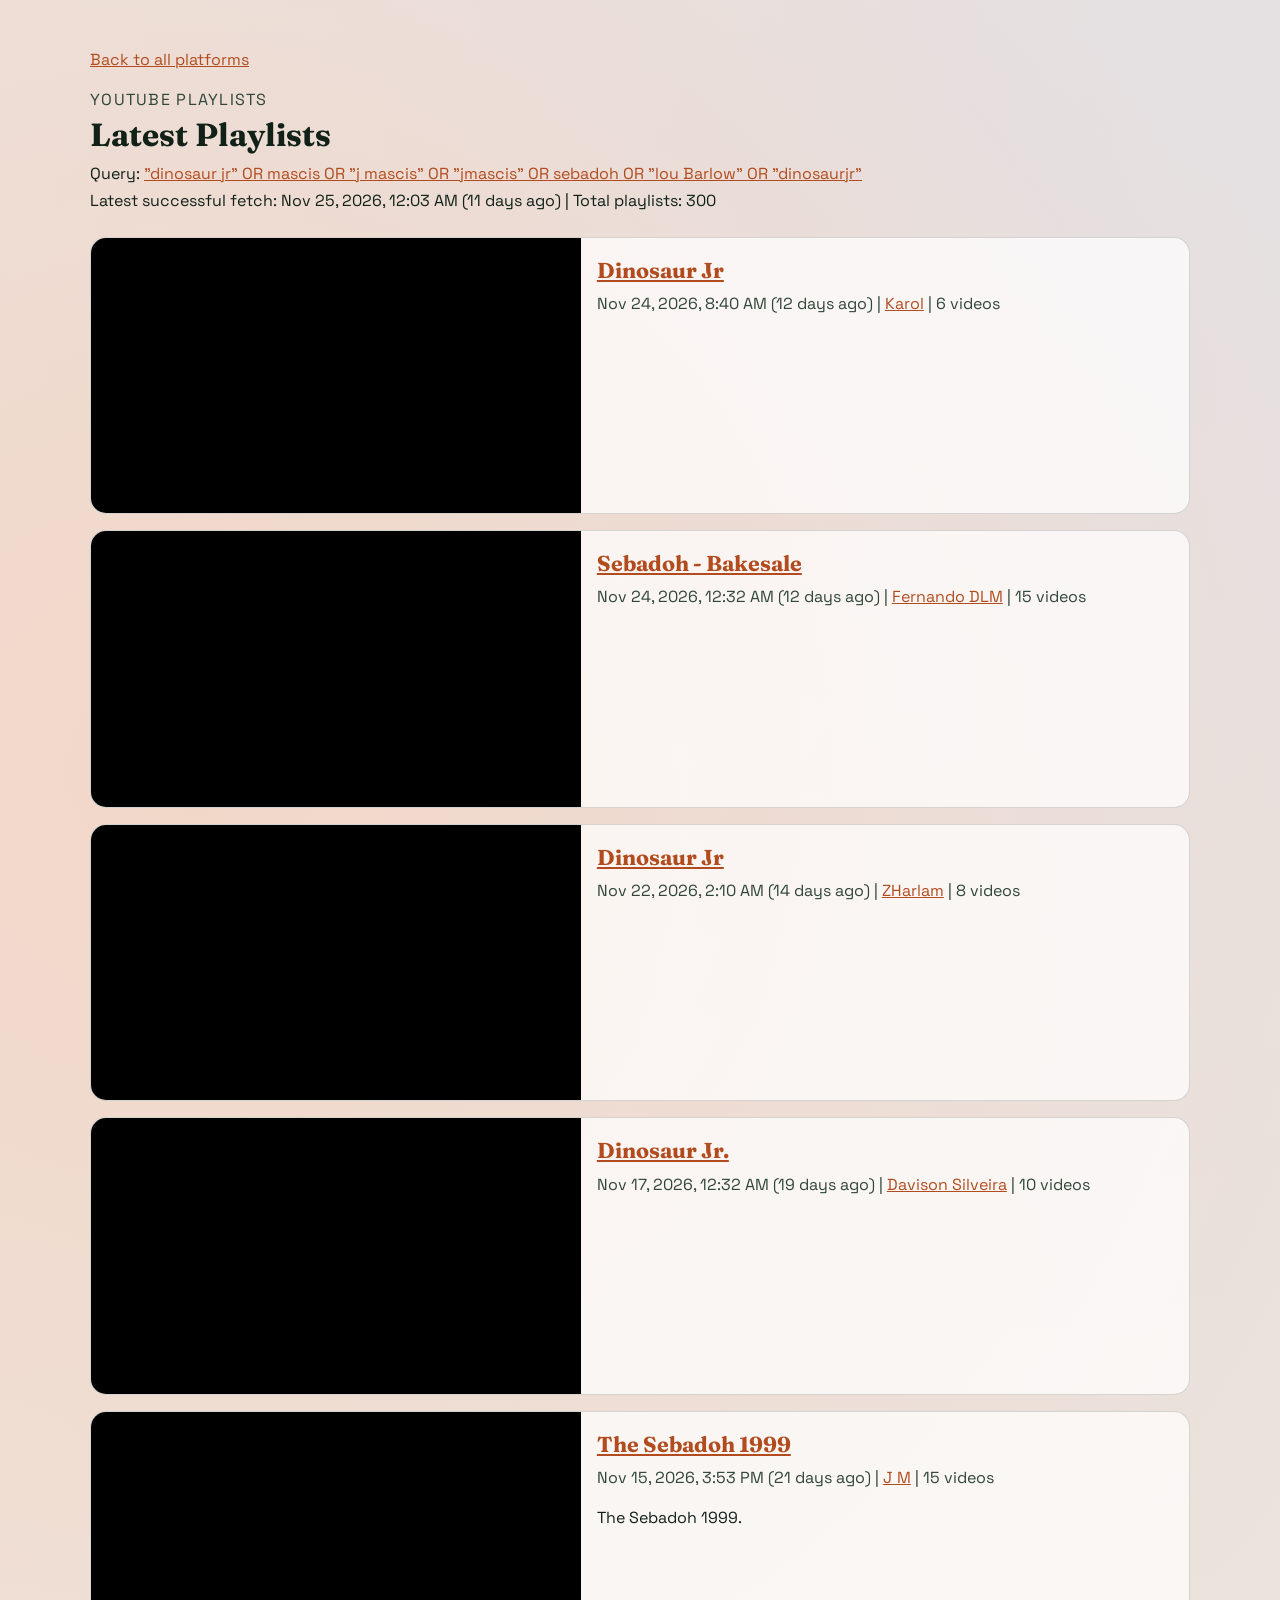
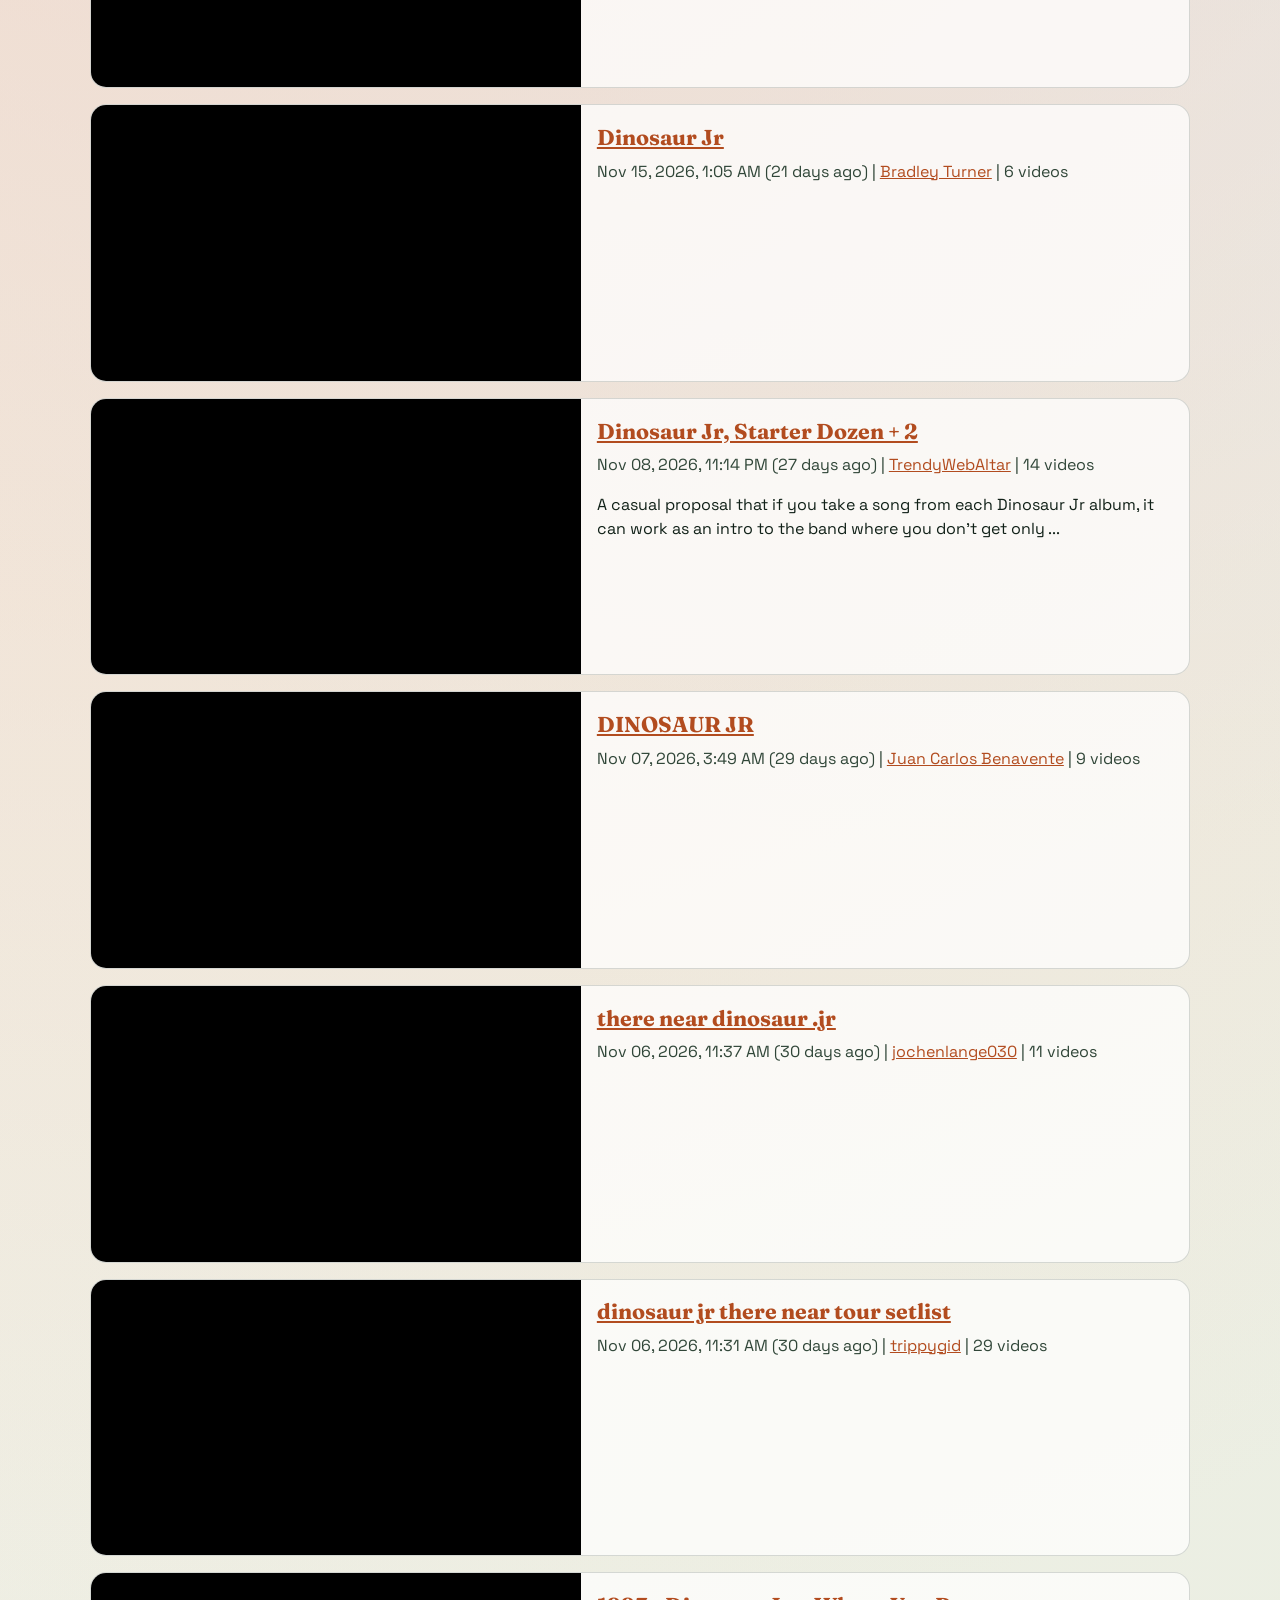
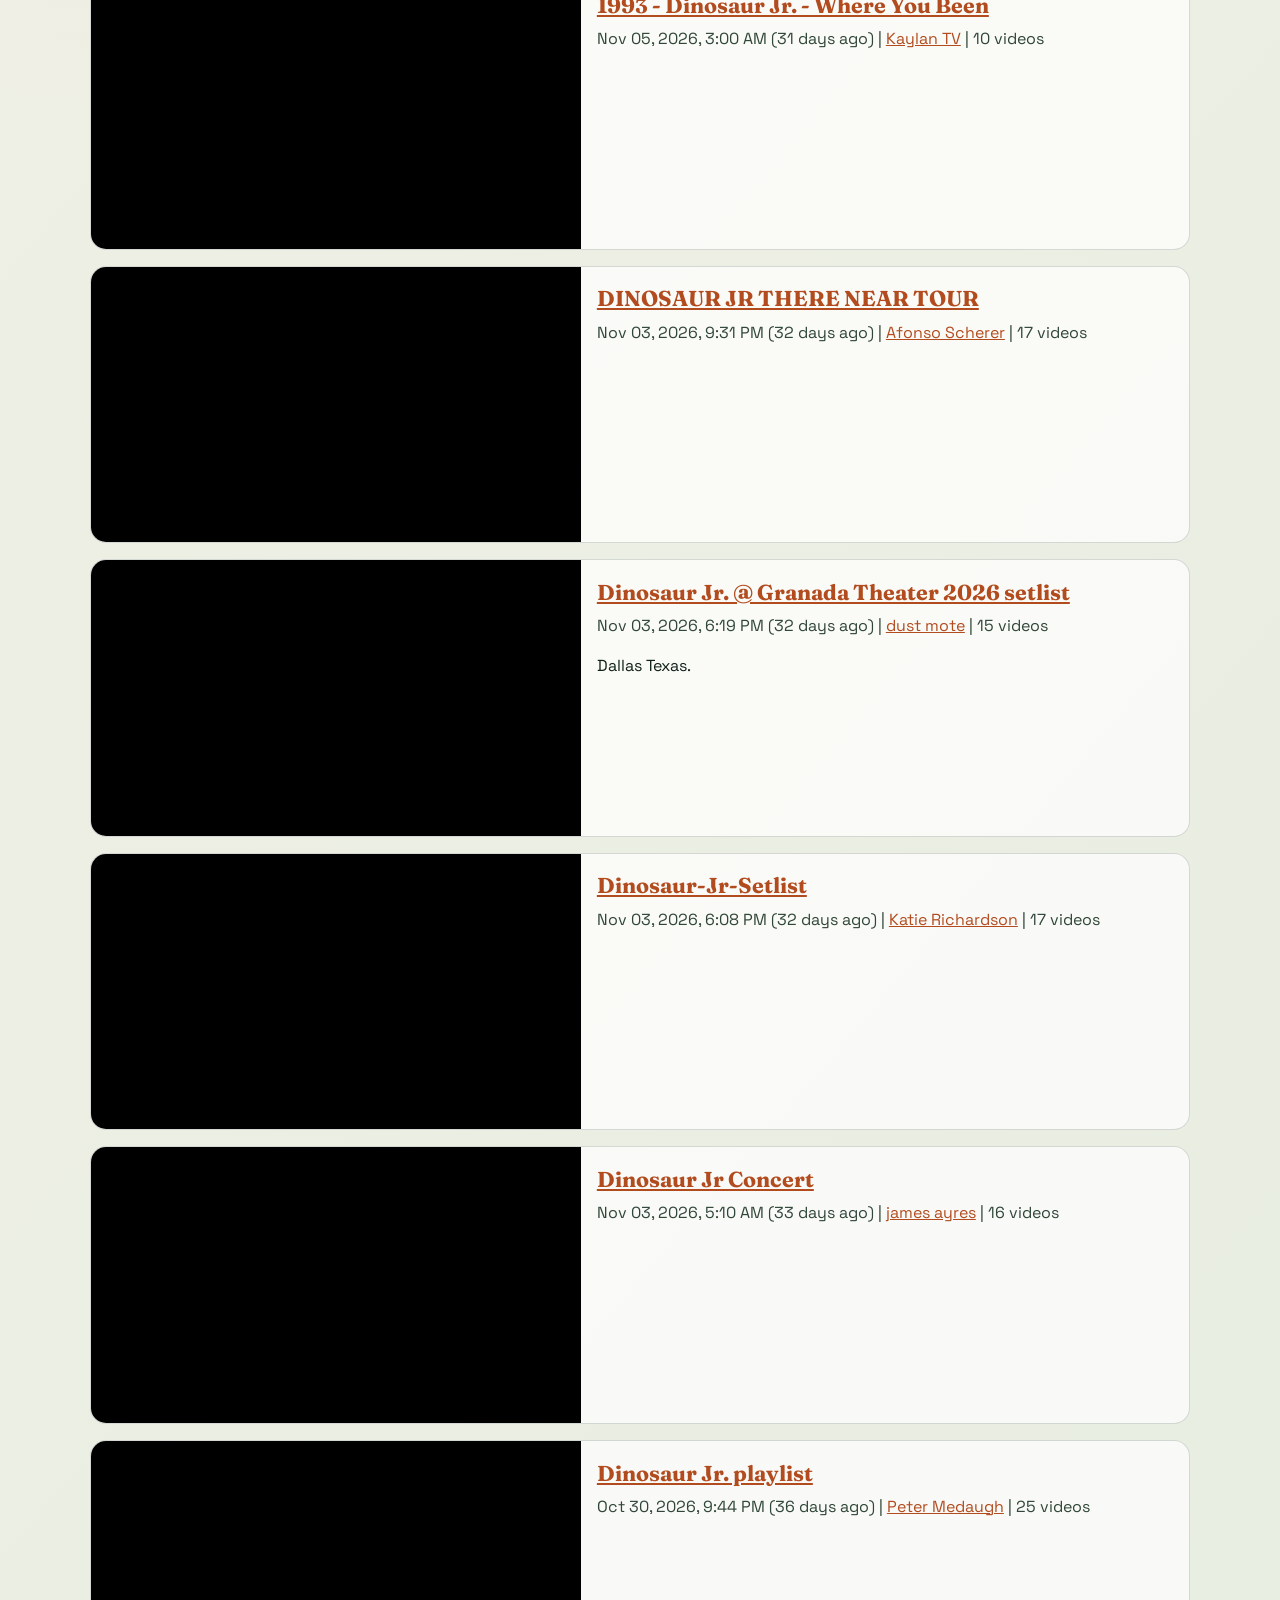
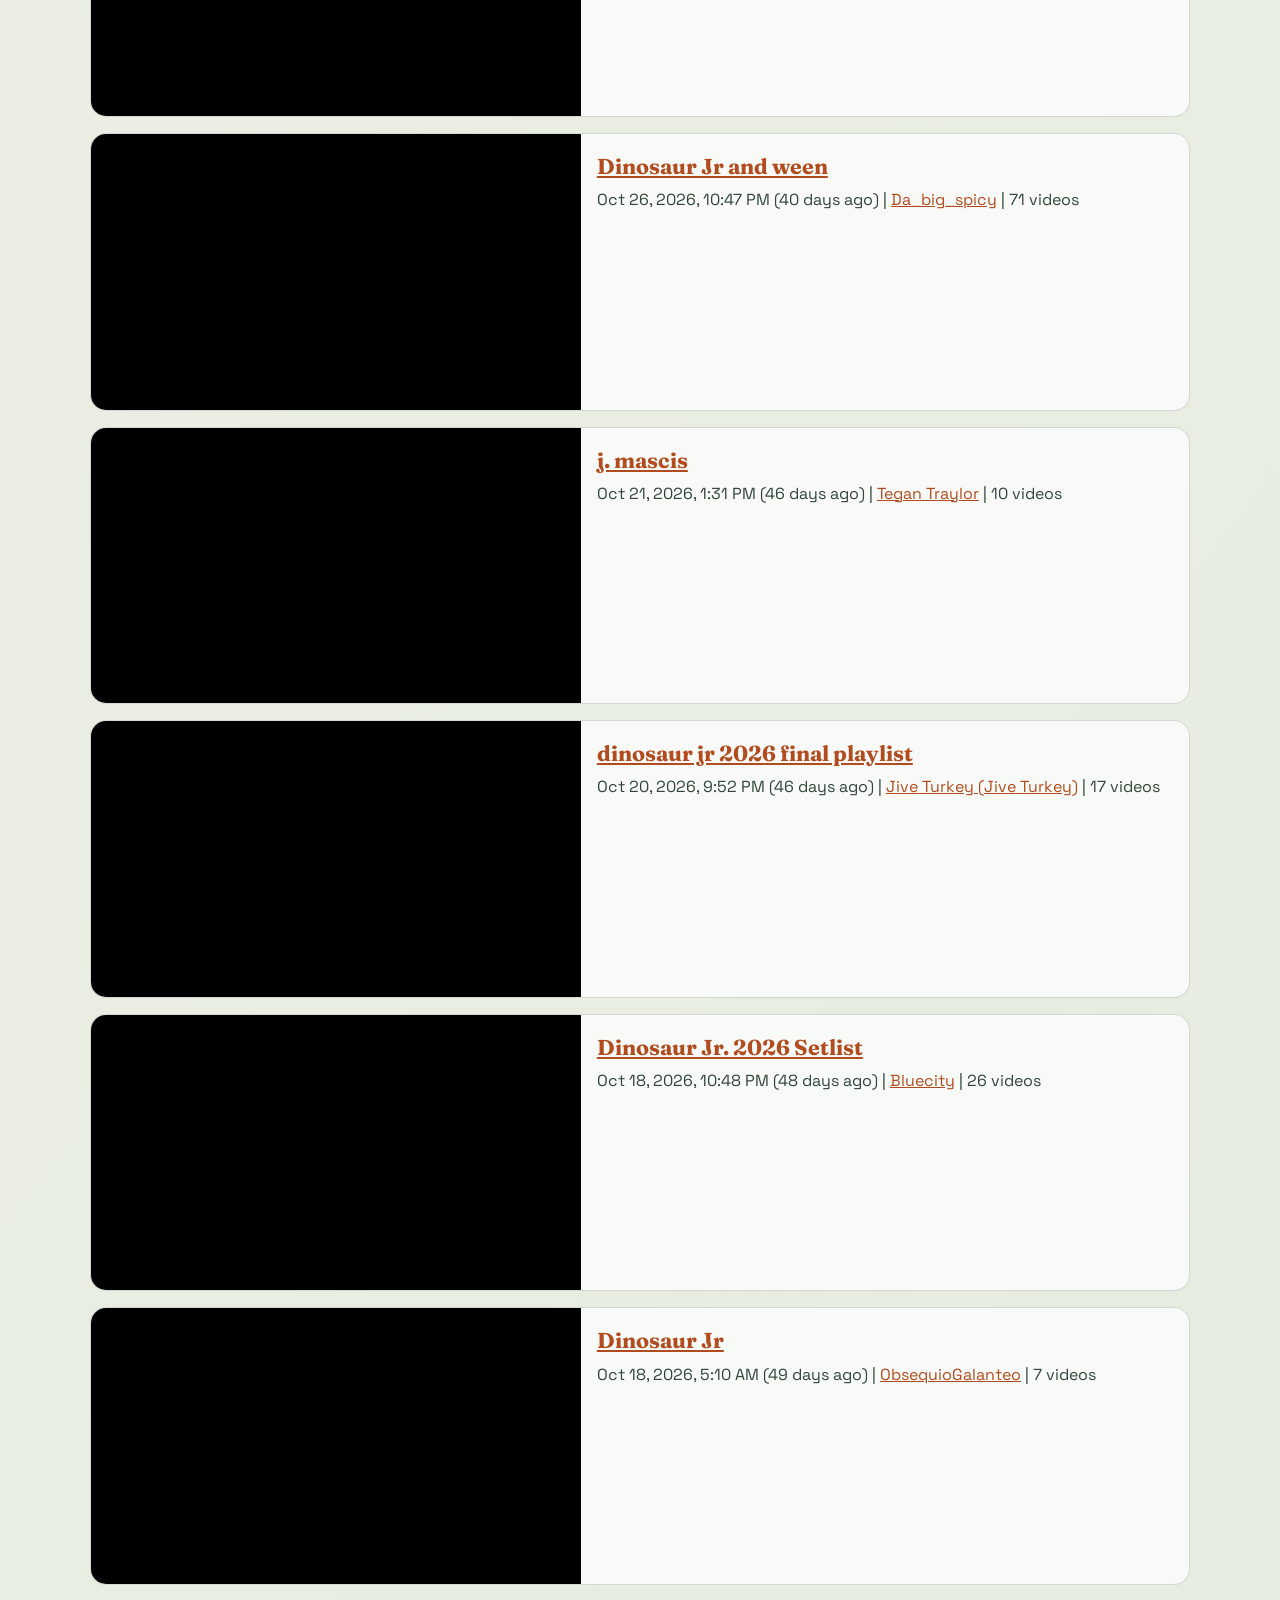
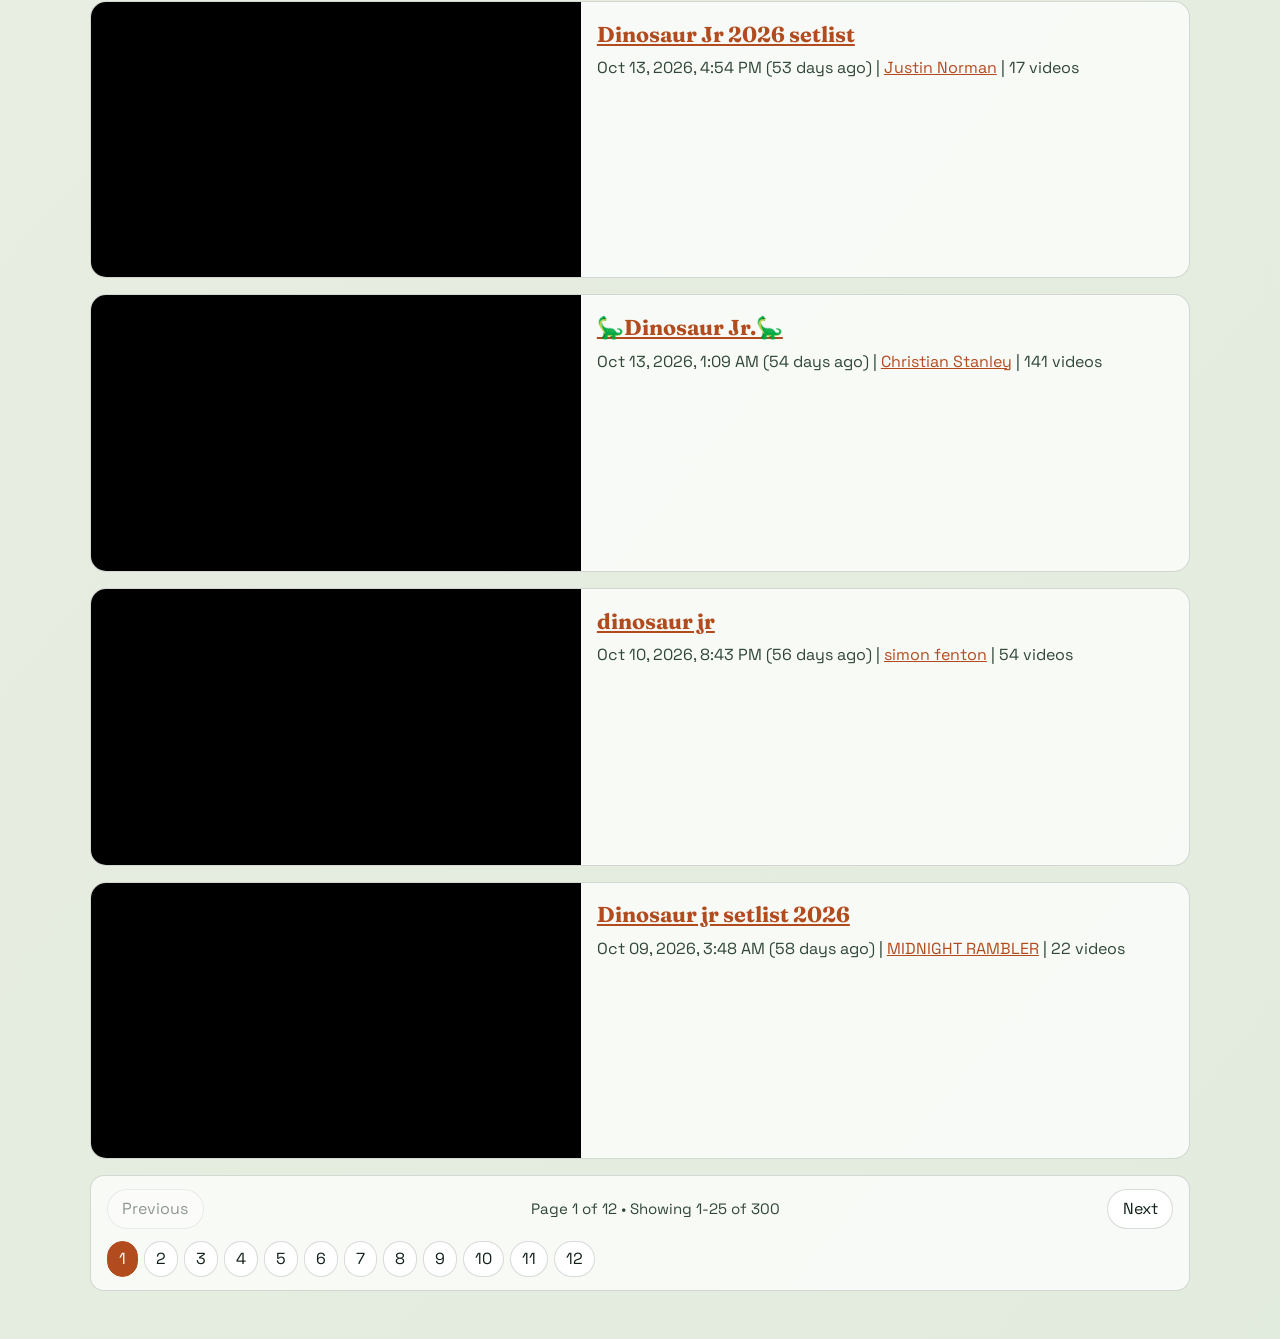
==== docs/playlists.html @ 5f242f2b "chore: refresh YouTube results and playlists" ====
<!doctype html>
<html lang="en">
<head>
  <meta charset="utf-8">
  <meta name="viewport" content="width=device-width, initial-scale=1">
  <title>YouTube Playlists | Social Catchup</title>
  <link rel="preconnect" href="https://fonts.googleapis.com">
  <link rel="preconnect" href="https://fonts.gstatic.com" crossorigin>
  <link href="https://fonts.googleapis.com/css2?family=Space+Grotesk:wght@400;500;700&family=Fraunces:opsz,wght@9..144,600&display=swap" rel="stylesheet">
  <link rel="stylesheet" href="assets/style.css">
</head>
<body>
  <main class="wrap">
    <p><a href="index.html">Back to all platforms</a></p>
    <header class="hero">
      <p class="eyebrow">YouTube Playlists</p>
      <h1>Latest Playlists</h1>
            <p class="lede">Query: <a href="https://www.youtube.com/results?search_query=%22dinosaur+jr%22+OR+mascis+OR+%22j+mascis%22+OR+%22jmascis%22+OR+sebadoh+OR+%22lou+Barlow%22+OR+%22dinosaurjr%22" target="_blank" rel="noopener noreferrer">&quot;dinosaur jr&quot; OR mascis OR &quot;j mascis&quot; OR &quot;jmascis&quot; OR sebadoh OR &quot;lou Barlow&quot; OR &quot;dinosaurjr&quot;</a></p>
            <p class="meta">Latest successful fetch: <span class="js-time" data-time-iso="2026-11-25T00:03:17Z">2026-11-25 00:03 UTC</span> | Total playlists: 300</p>
    </header>

        <section class="video-grid" data-page-size="25">
      
<article class="video-card">
  <div class="embed-wrap">
    <iframe
      src="https://www.youtube.com/embed/videoseries?list=PLYBhZWI-oApQ"
      title="Dinosaur Jr"
      loading="lazy"
      allow="accelerometer; autoplay; clipboard-write; encrypted-media; gyroscope; picture-in-picture; web-share"
      referrerpolicy="strict-origin-when-cross-origin"
      allowfullscreen>
    </iframe>
  </div>

  <div class="video-content">
    <h2><a href="https://www.youtube.com/playlist?list=PLYBhZWI-oApQ" target="_blank" rel="noopener noreferrer">Dinosaur Jr</a></h2>
                <p class="video-meta"><span class="js-time" data-time-iso="2026-11-24T08:40:04Z">2026-11-24 08:40 UTC</span> | <a href="https://www.youtube.com/channel/UCPLrNpDL370oIoyGsZouSwA" target="_blank" rel="noopener noreferrer">Karol</a> | 6 videos</p>
    <p></p>
  </div>
</article>


<article class="video-card">
  <div class="embed-wrap">
    <iframe
      src="https://www.youtube.com/embed/videoseries?list=PLIdDaILDtERk"
      title="Sebadoh - Bakesale"
      loading="lazy"
      allow="accelerometer; autoplay; clipboard-write; encrypted-media; gyroscope; picture-in-picture; web-share"
      referrerpolicy="strict-origin-when-cross-origin"
      allowfullscreen>
    </iframe>
  </div>

  <div class="video-content">
    <h2><a href="https://www.youtube.com/playlist?list=PLIdDaILDtERk" target="_blank" rel="noopener noreferrer">Sebadoh - Bakesale</a></h2>
                <p class="video-meta"><span class="js-time" data-time-iso="2026-11-24T00:32:23Z">2026-11-24 00:32 UTC</span> | <a href="https://www.youtube.com/channel/UCj91djjo33ThigTrknCsNmw" target="_blank" rel="noopener noreferrer">Fernando DLM</a> | 15 videos</p>
    <p></p>
  </div>
</article>


<article class="video-card">
  <div class="embed-wrap">
    <iframe
      src="https://www.youtube.com/embed/videoseries?list=PLDYVHwtqAI68"
      title="Dinosaur Jr"
      loading="lazy"
      allow="accelerometer; autoplay; clipboard-write; encrypted-media; gyroscope; picture-in-picture; web-share"
      referrerpolicy="strict-origin-when-cross-origin"
      allowfullscreen>
    </iframe>
  </div>

  <div class="video-content">
    <h2><a href="https://www.youtube.com/playlist?list=PLDYVHwtqAI68" target="_blank" rel="noopener noreferrer">Dinosaur Jr</a></h2>
                <p class="video-meta"><span class="js-time" data-time-iso="2026-11-22T02:10:44Z">2026-11-22 02:10 UTC</span> | <a href="https://www.youtube.com/channel/UCNm0zIQmyyN9Om5K0J4VmAw" target="_blank" rel="noopener noreferrer">ZHarlam</a> | 8 videos</p>
    <p></p>
  </div>
</article>


<article class="video-card">
  <div class="embed-wrap">
    <iframe
      src="https://www.youtube.com/embed/videoseries?list=PLdrcOupCQtuY"
      title="Dinosaur Jr."
      loading="lazy"
      allow="accelerometer; autoplay; clipboard-write; encrypted-media; gyroscope; picture-in-picture; web-share"
      referrerpolicy="strict-origin-when-cross-origin"
      allowfullscreen>
    </iframe>
  </div>

  <div class="video-content">
    <h2><a href="https://www.youtube.com/playlist?list=PLdrcOupCQtuY" target="_blank" rel="noopener noreferrer">Dinosaur Jr.</a></h2>
                <p class="video-meta"><span class="js-time" data-time-iso="2026-11-17T00:32:41Z">2026-11-17 00:32 UTC</span> | <a href="https://www.youtube.com/channel/UCUQxrey8wd9ZaetwgHZ6YGw" target="_blank" rel="noopener noreferrer">Davison Silveira</a> | 10 videos</p>
    <p></p>
  </div>
</article>


<article class="video-card">
  <div class="embed-wrap">
    <iframe
      src="https://www.youtube.com/embed/videoseries?list=PLce7W9Vcx2O4"
      title="The Sebadoh 1999"
      loading="lazy"
      allow="accelerometer; autoplay; clipboard-write; encrypted-media; gyroscope; picture-in-picture; web-share"
      referrerpolicy="strict-origin-when-cross-origin"
      allowfullscreen>
    </iframe>
  </div>

  <div class="video-content">
    <h2><a href="https://www.youtube.com/playlist?list=PLce7W9Vcx2O4" target="_blank" rel="noopener noreferrer">The Sebadoh 1999</a></h2>
                <p class="video-meta"><span class="js-time" data-time-iso="2026-11-15T15:53:48Z">2026-11-15 15:53 UTC</span> | <a href="https://www.youtube.com/channel/UCm2cFI7l6X3IktuZ_ZnT5LQ" target="_blank" rel="noopener noreferrer">J M</a> | 15 videos</p>
    <p>The Sebadoh 1999.</p>
  </div>
</article>


<article class="video-card">
  <div class="embed-wrap">
    <iframe
      src="https://www.youtube.com/embed/videoseries?list=PLTFvw3c7jsXI"
      title="Dinosaur Jr"
      loading="lazy"
      allow="accelerometer; autoplay; clipboard-write; encrypted-media; gyroscope; picture-in-picture; web-share"
      referrerpolicy="strict-origin-when-cross-origin"
      allowfullscreen>
    </iframe>
  </div>

  <div class="video-content">
    <h2><a href="https://www.youtube.com/playlist?list=PLTFvw3c7jsXI" target="_blank" rel="noopener noreferrer">Dinosaur Jr</a></h2>
                <p class="video-meta"><span class="js-time" data-time-iso="2026-11-15T01:05:34Z">2026-11-15 01:05 UTC</span> | <a href="https://www.youtube.com/channel/UCQJ2vyLnE2aj8QEy8qHtFaQ" target="_blank" rel="noopener noreferrer">Bradley Turner</a> | 6 videos</p>
    <p></p>
  </div>
</article>


<article class="video-card">
  <div class="embed-wrap">
    <iframe
      src="https://www.youtube.com/embed/videoseries?list=PLMPxbwHGxW_I"
      title="Dinosaur Jr, Starter Dozen + 2"
      loading="lazy"
      allow="accelerometer; autoplay; clipboard-write; encrypted-media; gyroscope; picture-in-picture; web-share"
      referrerpolicy="strict-origin-when-cross-origin"
      allowfullscreen>
    </iframe>
  </div>

  <div class="video-content">
    <h2><a href="https://www.youtube.com/playlist?list=PLMPxbwHGxW_I" target="_blank" rel="noopener noreferrer">Dinosaur Jr, Starter Dozen + 2</a></h2>
                <p class="video-meta"><span class="js-time" data-time-iso="2026-11-08T23:14:31Z">2026-11-08 23:14 UTC</span> | <a href="https://www.youtube.com/channel/UCusksjvnsMbKBB3PCqLnlyQ" target="_blank" rel="noopener noreferrer">TrendyWebAltar</a> | 14 videos</p>
    <p>A casual proposal that if you take a song from each Dinosaur Jr album, it can work as an intro to the band where you don&#x27;t get only ...</p>
  </div>
</article>


<article class="video-card">
  <div class="embed-wrap">
    <iframe
      src="https://www.youtube.com/embed/videoseries?list=PLQXafb3fph1U"
      title="DINOSAUR JR"
      loading="lazy"
      allow="accelerometer; autoplay; clipboard-write; encrypted-media; gyroscope; picture-in-picture; web-share"
      referrerpolicy="strict-origin-when-cross-origin"
      allowfullscreen>
    </iframe>
  </div>

  <div class="video-content">
    <h2><a href="https://www.youtube.com/playlist?list=PLQXafb3fph1U" target="_blank" rel="noopener noreferrer">DINOSAUR JR</a></h2>
                <p class="video-meta"><span class="js-time" data-time-iso="2026-11-07T03:49:54Z">2026-11-07 03:49 UTC</span> | <a href="https://www.youtube.com/channel/UCp_Yg4eFh7jJpJAx-qnjMaQ" target="_blank" rel="noopener noreferrer">Juan Carlos Benavente</a> | 9 videos</p>
    <p></p>
  </div>
</article>


<article class="video-card">
  <div class="embed-wrap">
    <iframe
      src="https://www.youtube.com/embed/videoseries?list=PLfE_FdVpef58"
      title="there near dinosaur .jr"
      loading="lazy"
      allow="accelerometer; autoplay; clipboard-write; encrypted-media; gyroscope; picture-in-picture; web-share"
      referrerpolicy="strict-origin-when-cross-origin"
      allowfullscreen>
    </iframe>
  </div>

  <div class="video-content">
    <h2><a href="https://www.youtube.com/playlist?list=PLfE_FdVpef58" target="_blank" rel="noopener noreferrer">there near dinosaur .jr</a></h2>
                <p class="video-meta"><span class="js-time" data-time-iso="2026-11-06T11:37:38Z">2026-11-06 11:37 UTC</span> | <a href="https://www.youtube.com/channel/UCubhCWFbuzEHLHzxnhRTqPg" target="_blank" rel="noopener noreferrer">jochenlange030</a> | 11 videos</p>
    <p></p>
  </div>
</article>


<article class="video-card">
  <div class="embed-wrap">
    <iframe
      src="https://www.youtube.com/embed/videoseries?list=PLfdzhJn3Szh8"
      title="dinosaur jr there near tour setlist"
      loading="lazy"
      allow="accelerometer; autoplay; clipboard-write; encrypted-media; gyroscope; picture-in-picture; web-share"
      referrerpolicy="strict-origin-when-cross-origin"
      allowfullscreen>
    </iframe>
  </div>

  <div class="video-content">
    <h2><a href="https://www.youtube.com/playlist?list=PLfdzhJn3Szh8" target="_blank" rel="noopener noreferrer">dinosaur jr there near tour setlist</a></h2>
                <p class="video-meta"><span class="js-time" data-time-iso="2026-11-06T11:31:54Z">2026-11-06 11:31 UTC</span> | <a href="https://www.youtube.com/channel/UCe6nZkRyydfJXVfeZRFWuhw" target="_blank" rel="noopener noreferrer">trippygid</a> | 29 videos</p>
    <p></p>
  </div>
</article>


<article class="video-card">
  <div class="embed-wrap">
    <iframe
      src="https://www.youtube.com/embed/videoseries?list=PLRxbOxe4cCxY"
      title="1993 - Dinosaur Jr. - Where You Been"
      loading="lazy"
      allow="accelerometer; autoplay; clipboard-write; encrypted-media; gyroscope; picture-in-picture; web-share"
      referrerpolicy="strict-origin-when-cross-origin"
      allowfullscreen>
    </iframe>
  </div>

  <div class="video-content">
    <h2><a href="https://www.youtube.com/playlist?list=PLRxbOxe4cCxY" target="_blank" rel="noopener noreferrer">1993 - Dinosaur Jr. - Where You Been</a></h2>
                <p class="video-meta"><span class="js-time" data-time-iso="2026-11-05T03:00:36Z">2026-11-05 03:00 UTC</span> | <a href="https://www.youtube.com/channel/UCbHxcAhQsAezYCWfK5t6jjQ" target="_blank" rel="noopener noreferrer">Kaylan TV</a> | 10 videos</p>
    <p></p>
  </div>
</article>


<article class="video-card">
  <div class="embed-wrap">
    <iframe
      src="https://www.youtube.com/embed/videoseries?list=PLCZwcAbmnqDY"
      title="DINOSAUR JR THERE NEAR TOUR"
      loading="lazy"
      allow="accelerometer; autoplay; clipboard-write; encrypted-media; gyroscope; picture-in-picture; web-share"
      referrerpolicy="strict-origin-when-cross-origin"
      allowfullscreen>
    </iframe>
  </div>

  <div class="video-content">
    <h2><a href="https://www.youtube.com/playlist?list=PLCZwcAbmnqDY" target="_blank" rel="noopener noreferrer">DINOSAUR JR THERE NEAR TOUR</a></h2>
                <p class="video-meta"><span class="js-time" data-time-iso="2026-11-03T21:31:56Z">2026-11-03 21:31 UTC</span> | <a href="https://www.youtube.com/channel/UCp6SwQuwkhl4BYgJqoS2Hkw" target="_blank" rel="noopener noreferrer">Afonso Scherer</a> | 17 videos</p>
    <p></p>
  </div>
</article>


<article class="video-card">
  <div class="embed-wrap">
    <iframe
      src="https://www.youtube.com/embed/videoseries?list=PLYquaonRSsXQ"
      title="Dinosaur Jr. @ Granada Theater 2026 setlist"
      loading="lazy"
      allow="accelerometer; autoplay; clipboard-write; encrypted-media; gyroscope; picture-in-picture; web-share"
      referrerpolicy="strict-origin-when-cross-origin"
      allowfullscreen>
    </iframe>
  </div>

  <div class="video-content">
    <h2><a href="https://www.youtube.com/playlist?list=PLYquaonRSsXQ" target="_blank" rel="noopener noreferrer">Dinosaur Jr. @ Granada Theater 2026 setlist</a></h2>
                <p class="video-meta"><span class="js-time" data-time-iso="2026-11-03T18:19:59Z">2026-11-03 18:19 UTC</span> | <a href="https://www.youtube.com/channel/UCpdz3Q4sf93MFFlvQX5_ebA" target="_blank" rel="noopener noreferrer">dust mote</a> | 15 videos</p>
    <p>Dallas Texas.</p>
  </div>
</article>


<article class="video-card">
  <div class="embed-wrap">
    <iframe
      src="https://www.youtube.com/embed/videoseries?list=PLJVaiZh3roL4"
      title="Dinosaur-Jr-Setlist"
      loading="lazy"
      allow="accelerometer; autoplay; clipboard-write; encrypted-media; gyroscope; picture-in-picture; web-share"
      referrerpolicy="strict-origin-when-cross-origin"
      allowfullscreen>
    </iframe>
  </div>

  <div class="video-content">
    <h2><a href="https://www.youtube.com/playlist?list=PLJVaiZh3roL4" target="_blank" rel="noopener noreferrer">Dinosaur-Jr-Setlist</a></h2>
                <p class="video-meta"><span class="js-time" data-time-iso="2026-11-03T18:08:27Z">2026-11-03 18:08 UTC</span> | <a href="https://www.youtube.com/channel/UCx2lmeCLEx6VQrtOoXcW4Mw" target="_blank" rel="noopener noreferrer">Katie Richardson</a> | 17 videos</p>
    <p></p>
  </div>
</article>


<article class="video-card">
  <div class="embed-wrap">
    <iframe
      src="https://www.youtube.com/embed/videoseries?list=PLbUwQoMQqnP4"
      title="Dinosaur Jr Concert"
      loading="lazy"
      allow="accelerometer; autoplay; clipboard-write; encrypted-media; gyroscope; picture-in-picture; web-share"
      referrerpolicy="strict-origin-when-cross-origin"
      allowfullscreen>
    </iframe>
  </div>

  <div class="video-content">
    <h2><a href="https://www.youtube.com/playlist?list=PLbUwQoMQqnP4" target="_blank" rel="noopener noreferrer">Dinosaur Jr Concert</a></h2>
                <p class="video-meta"><span class="js-time" data-time-iso="2026-11-03T05:10:31Z">2026-11-03 05:10 UTC</span> | <a href="https://www.youtube.com/channel/UCXO0lv74mYyJjqR_Mu2Hisg" target="_blank" rel="noopener noreferrer">james ayres</a> | 16 videos</p>
    <p></p>
  </div>
</article>


<article class="video-card">
  <div class="embed-wrap">
    <iframe
      src="https://www.youtube.com/embed/videoseries?list=PLETHuKQZtoUA"
      title="Dinosaur Jr.  playlist"
      loading="lazy"
      allow="accelerometer; autoplay; clipboard-write; encrypted-media; gyroscope; picture-in-picture; web-share"
      referrerpolicy="strict-origin-when-cross-origin"
      allowfullscreen>
    </iframe>
  </div>

  <div class="video-content">
    <h2><a href="https://www.youtube.com/playlist?list=PLETHuKQZtoUA" target="_blank" rel="noopener noreferrer">Dinosaur Jr.  playlist</a></h2>
                <p class="video-meta"><span class="js-time" data-time-iso="2026-10-30T21:44:17Z">2026-10-30 21:44 UTC</span> | <a href="https://www.youtube.com/channel/UCunwkALxHZE4C0bdtqQf1kA" target="_blank" rel="noopener noreferrer">Peter Medaugh</a> | 25 videos</p>
    <p></p>
  </div>
</article>


<article class="video-card">
  <div class="embed-wrap">
    <iframe
      src="https://www.youtube.com/embed/videoseries?list=PLJdZWnd6ImGY"
      title="Dinosaur Jr and ween"
      loading="lazy"
      allow="accelerometer; autoplay; clipboard-write; encrypted-media; gyroscope; picture-in-picture; web-share"
      referrerpolicy="strict-origin-when-cross-origin"
      allowfullscreen>
    </iframe>
  </div>

  <div class="video-content">
    <h2><a href="https://www.youtube.com/playlist?list=PLJdZWnd6ImGY" target="_blank" rel="noopener noreferrer">Dinosaur Jr and ween</a></h2>
                <p class="video-meta"><span class="js-time" data-time-iso="2026-10-26T22:47:55Z">2026-10-26 22:47 UTC</span> | <a href="https://www.youtube.com/channel/UC-RhETFyCQKCqU_4bAT03cw" target="_blank" rel="noopener noreferrer">Da_big_spicy</a> | 71 videos</p>
    <p></p>
  </div>
</article>


<article class="video-card">
  <div class="embed-wrap">
    <iframe
      src="https://www.youtube.com/embed/videoseries?list=PLG6vVqIjulLg"
      title="j. mascis"
      loading="lazy"
      allow="accelerometer; autoplay; clipboard-write; encrypted-media; gyroscope; picture-in-picture; web-share"
      referrerpolicy="strict-origin-when-cross-origin"
      allowfullscreen>
    </iframe>
  </div>

  <div class="video-content">
    <h2><a href="https://www.youtube.com/playlist?list=PLG6vVqIjulLg" target="_blank" rel="noopener noreferrer">j. mascis</a></h2>
                <p class="video-meta"><span class="js-time" data-time-iso="2026-10-21T13:31:45Z">2026-10-21 13:31 UTC</span> | <a href="https://www.youtube.com/channel/UC4_vB9cQfdasPt-Q9zdE_QQ" target="_blank" rel="noopener noreferrer">Tegan Traylor</a> | 10 videos</p>
    <p></p>
  </div>
</article>


<article class="video-card">
  <div class="embed-wrap">
    <iframe
      src="https://www.youtube.com/embed/videoseries?list=PLQIK39RWuRQ8"
      title="dinosaur jr 2026 final playlist"
      loading="lazy"
      allow="accelerometer; autoplay; clipboard-write; encrypted-media; gyroscope; picture-in-picture; web-share"
      referrerpolicy="strict-origin-when-cross-origin"
      allowfullscreen>
    </iframe>
  </div>

  <div class="video-content">
    <h2><a href="https://www.youtube.com/playlist?list=PLQIK39RWuRQ8" target="_blank" rel="noopener noreferrer">dinosaur jr 2026 final playlist</a></h2>
                <p class="video-meta"><span class="js-time" data-time-iso="2026-10-20T21:52:32Z">2026-10-20 21:52 UTC</span> | <a href="https://www.youtube.com/channel/UC2SFGtVuODOa_319eeTqWZQ" target="_blank" rel="noopener noreferrer">Jive Turkey (Jive Turkey)</a> | 17 videos</p>
    <p></p>
  </div>
</article>


<article class="video-card">
  <div class="embed-wrap">
    <iframe
      src="https://www.youtube.com/embed/videoseries?list=PLAvy9UNh1nxs"
      title="Dinosaur Jr. 2026 Setlist"
      loading="lazy"
      allow="accelerometer; autoplay; clipboard-write; encrypted-media; gyroscope; picture-in-picture; web-share"
      referrerpolicy="strict-origin-when-cross-origin"
      allowfullscreen>
    </iframe>
  </div>

  <div class="video-content">
    <h2><a href="https://www.youtube.com/playlist?list=PLAvy9UNh1nxs" target="_blank" rel="noopener noreferrer">Dinosaur Jr. 2026 Setlist</a></h2>
                <p class="video-meta"><span class="js-time" data-time-iso="2026-10-18T22:48:48Z">2026-10-18 22:48 UTC</span> | <a href="https://www.youtube.com/channel/UCvmX9s44IXqjn5qerXikUAw" target="_blank" rel="noopener noreferrer">Bluecity</a> | 26 videos</p>
    <p></p>
  </div>
</article>


<article class="video-card">
  <div class="embed-wrap">
    <iframe
      src="https://www.youtube.com/embed/videoseries?list=PLX_WNIC26yNo"
      title="Dinosaur Jr"
      loading="lazy"
      allow="accelerometer; autoplay; clipboard-write; encrypted-media; gyroscope; picture-in-picture; web-share"
      referrerpolicy="strict-origin-when-cross-origin"
      allowfullscreen>
    </iframe>
  </div>

  <div class="video-content">
    <h2><a href="https://www.youtube.com/playlist?list=PLX_WNIC26yNo" target="_blank" rel="noopener noreferrer">Dinosaur Jr</a></h2>
                <p class="video-meta"><span class="js-time" data-time-iso="2026-10-18T05:10:36Z">2026-10-18 05:10 UTC</span> | <a href="https://www.youtube.com/channel/UCNyq6x4lBwD5_JGkdSb4N9g" target="_blank" rel="noopener noreferrer">ObsequioGalanteo</a> | 7 videos</p>
    <p></p>
  </div>
</article>


<article class="video-card">
  <div class="embed-wrap">
    <iframe
      src="https://www.youtube.com/embed/videoseries?list=PLLcMk2AaAeyc"
      title="Dinosaur Jr 2026 setlist"
      loading="lazy"
      allow="accelerometer; autoplay; clipboard-write; encrypted-media; gyroscope; picture-in-picture; web-share"
      referrerpolicy="strict-origin-when-cross-origin"
      allowfullscreen>
    </iframe>
  </div>

  <div class="video-content">
    <h2><a href="https://www.youtube.com/playlist?list=PLLcMk2AaAeyc" target="_blank" rel="noopener noreferrer">Dinosaur Jr 2026 setlist</a></h2>
                <p class="video-meta"><span class="js-time" data-time-iso="2026-10-13T16:54:36Z">2026-10-13 16:54 UTC</span> | <a href="https://www.youtube.com/channel/UCKsZ0vBgx-TxE86iGAWmEbA" target="_blank" rel="noopener noreferrer">Justin Norman</a> | 17 videos</p>
    <p></p>
  </div>
</article>


<article class="video-card">
  <div class="embed-wrap">
    <iframe
      src="https://www.youtube.com/embed/videoseries?list=PLWvGkJfFXdrk"
      title="\ud83e\udd95Dinosaur Jr.\ud83e\udd95"
      loading="lazy"
      allow="accelerometer; autoplay; clipboard-write; encrypted-media; gyroscope; picture-in-picture; web-share"
      referrerpolicy="strict-origin-when-cross-origin"
      allowfullscreen>
    </iframe>
  </div>

  <div class="video-content">
    <h2><a href="https://www.youtube.com/playlist?list=PLWvGkJfFXdrk" target="_blank" rel="noopener noreferrer">🦕Dinosaur Jr.🦕</a></h2>
                <p class="video-meta"><span class="js-time" data-time-iso="2026-10-13T01:09:36Z">2026-10-13 01:09 UTC</span> | <a href="https://www.youtube.com/channel/UCVteHLKSR--GkHUSaERHTtA" target="_blank" rel="noopener noreferrer">Christian Stanley</a> | 141 videos</p>
    <p></p>
  </div>
</article>


<article class="video-card">
  <div class="embed-wrap">
    <iframe
      src="https://www.youtube.com/embed/videoseries?list=PLe3upHO7KcoI"
      title="dinosaur jr"
      loading="lazy"
      allow="accelerometer; autoplay; clipboard-write; encrypted-media; gyroscope; picture-in-picture; web-share"
      referrerpolicy="strict-origin-when-cross-origin"
      allowfullscreen>
    </iframe>
  </div>

  <div class="video-content">
    <h2><a href="https://www.youtube.com/playlist?list=PLe3upHO7KcoI" target="_blank" rel="noopener noreferrer">dinosaur jr</a></h2>
                <p class="video-meta"><span class="js-time" data-time-iso="2026-10-10T20:43:48Z">2026-10-10 20:43 UTC</span> | <a href="https://www.youtube.com/channel/UCSeyhbxO3LVAgQ4E7Xsi1zA" target="_blank" rel="noopener noreferrer">simon fenton</a> | 54 videos</p>
    <p></p>
  </div>
</article>


<article class="video-card">
  <div class="embed-wrap">
    <iframe
      src="https://www.youtube.com/embed/videoseries?list=PLf-YJZ_1IIwE"
      title="Dinosaur jr setlist 2026"
      loading="lazy"
      allow="accelerometer; autoplay; clipboard-write; encrypted-media; gyroscope; picture-in-picture; web-share"
      referrerpolicy="strict-origin-when-cross-origin"
      allowfullscreen>
    </iframe>
  </div>

  <div class="video-content">
    <h2><a href="https://www.youtube.com/playlist?list=PLf-YJZ_1IIwE" target="_blank" rel="noopener noreferrer">Dinosaur jr setlist 2026</a></h2>
                <p class="video-meta"><span class="js-time" data-time-iso="2026-10-09T03:48:27Z">2026-10-09 03:48 UTC</span> | <a href="https://www.youtube.com/channel/UCknUib0FIy7XbG8iHjscBBw" target="_blank" rel="noopener noreferrer">MIDNIGHT RAMBLER</a> | 22 videos</p>
    <p></p>
  </div>
</article>


<article class="video-card">
  <div class="embed-wrap">
    <iframe
      src="https://www.youtube.com/embed/videoseries?list=PLE9BRpQHHLPY"
      title="DINOSAUR JR"
      loading="lazy"
      allow="accelerometer; autoplay; clipboard-write; encrypted-media; gyroscope; picture-in-picture; web-share"
      referrerpolicy="strict-origin-when-cross-origin"
      allowfullscreen>
    </iframe>
  </div>

  <div class="video-content">
    <h2><a href="https://www.youtube.com/playlist?list=PLE9BRpQHHLPY" target="_blank" rel="noopener noreferrer">DINOSAUR JR</a></h2>
                <p class="video-meta"><span class="js-time" data-time-iso="2026-10-08T06:21:38Z">2026-10-08 06:21 UTC</span> | <a href="https://www.youtube.com/channel/UCkDDKo3aOzqvtWGa7goFRJA" target="_blank" rel="noopener noreferrer">Daniel Gómez Díaz</a> | 7 videos</p>
    <p></p>
  </div>
</article>


<article class="video-card">
  <div class="embed-wrap">
    <iframe
      src="https://www.youtube.com/embed/videoseries?list=PLA8kJk1K1OII"
      title="Dinosaur jr."
      loading="lazy"
      allow="accelerometer; autoplay; clipboard-write; encrypted-media; gyroscope; picture-in-picture; web-share"
      referrerpolicy="strict-origin-when-cross-origin"
      allowfullscreen>
    </iframe>
  </div>

  <div class="video-content">
    <h2><a href="https://www.youtube.com/playlist?list=PLA8kJk1K1OII" target="_blank" rel="noopener noreferrer">Dinosaur jr.</a></h2>
                <p class="video-meta"><span class="js-time" data-time-iso="2026-10-01T15:00:10Z">2026-10-01 15:00 UTC</span> | <a href="https://www.youtube.com/channel/UCtIW8SO4oxoHvM8zKD6dl8A" target="_blank" rel="noopener noreferrer">Dude</a> | 94 videos</p>
    <p></p>
  </div>
</article>


<article class="video-card">
  <div class="embed-wrap">
    <iframe
      src="https://www.youtube.com/embed/videoseries?list=PLci5o7bvSVQ0"
      title="Dinosaur Jr"
      loading="lazy"
      allow="accelerometer; autoplay; clipboard-write; encrypted-media; gyroscope; picture-in-picture; web-share"
      referrerpolicy="strict-origin-when-cross-origin"
      allowfullscreen>
    </iframe>
  </div>

  <div class="video-content">
    <h2><a href="https://www.youtube.com/playlist?list=PLci5o7bvSVQ0" target="_blank" rel="noopener noreferrer">Dinosaur Jr</a></h2>
                <p class="video-meta"><span class="js-time" data-time-iso="2026-09-24T12:10:25Z">2026-09-24 12:10 UTC</span> | <a href="https://www.youtube.com/channel/UCsaUgNvmRDicoLqeNNFHExg" target="_blank" rel="noopener noreferrer">Ray Bullard</a> | 29 videos</p>
    <p></p>
  </div>
</article>


<article class="video-card">
  <div class="embed-wrap">
    <iframe
      src="https://www.youtube.com/embed/videoseries?list=PLZC9Jkf-QnQU"
      title="Dinosaur Jr."
      loading="lazy"
      allow="accelerometer; autoplay; clipboard-write; encrypted-media; gyroscope; picture-in-picture; web-share"
      referrerpolicy="strict-origin-when-cross-origin"
      allowfullscreen>
    </iframe>
  </div>

  <div class="video-content">
    <h2><a href="https://www.youtube.com/playlist?list=PLZC9Jkf-QnQU" target="_blank" rel="noopener noreferrer">Dinosaur Jr.</a></h2>
                <p class="video-meta"><span class="js-time" data-time-iso="2026-09-20T15:40:16Z">2026-09-20 15:40 UTC</span> | <a href="https://www.youtube.com/channel/UCdwjaY7Rxp-4lbYs5sZxI9g" target="_blank" rel="noopener noreferrer">Wolv Ov Siberia</a> | 158 videos</p>
    <p></p>
  </div>
</article>


<article class="video-card">
  <div class="embed-wrap">
    <iframe
      src="https://www.youtube.com/embed/videoseries?list=PLE-lftJTUpZA"
      title="DINOSAUR JR"
      loading="lazy"
      allow="accelerometer; autoplay; clipboard-write; encrypted-media; gyroscope; picture-in-picture; web-share"
      referrerpolicy="strict-origin-when-cross-origin"
      allowfullscreen>
    </iframe>
  </div>

  <div class="video-content">
    <h2><a href="https://www.youtube.com/playlist?list=PLE-lftJTUpZA" target="_blank" rel="noopener noreferrer">DINOSAUR JR</a></h2>
                <p class="video-meta"><span class="js-time" data-time-iso="2026-09-19T17:19:49Z">2026-09-19 17:19 UTC</span> | <a href="https://www.youtube.com/channel/UCBQYhMBmKregHg6Bl9QC2lA" target="_blank" rel="noopener noreferrer">Mars</a> | 116 videos</p>
    <p></p>
  </div>
</article>


<article class="video-card">
  <div class="embed-wrap">
    <iframe
      src="https://www.youtube.com/embed/videoseries?list=PLDfCcJYLfg4s"
      title="Dinosaur Jr"
      loading="lazy"
      allow="accelerometer; autoplay; clipboard-write; encrypted-media; gyroscope; picture-in-picture; web-share"
      referrerpolicy="strict-origin-when-cross-origin"
      allowfullscreen>
    </iframe>
  </div>

  <div class="video-content">
    <h2><a href="https://www.youtube.com/playlist?list=PLDfCcJYLfg4s" target="_blank" rel="noopener noreferrer">Dinosaur Jr</a></h2>
                <p class="video-meta"><span class="js-time" data-time-iso="2026-09-13T09:27:35Z">2026-09-13 09:27 UTC</span> | <a href="https://www.youtube.com/channel/UCn9wTyJj_un6mL0ZdFafQ3A" target="_blank" rel="noopener noreferrer">muziek allerlei</a> | 297 videos</p>
    <p></p>
  </div>
</article>


<article class="video-card">
  <div class="embed-wrap">
    <iframe
      src="https://www.youtube.com/embed/videoseries?list=PLV8kA1HmWWYY"
      title="Dinosaur Jr.  1987-09-20: Richmond, VA, USA | FULL ALBUM"
      loading="lazy"
      allow="accelerometer; autoplay; clipboard-write; encrypted-media; gyroscope; picture-in-picture; web-share"
      referrerpolicy="strict-origin-when-cross-origin"
      allowfullscreen>
    </iframe>
  </div>

  <div class="video-content">
    <h2><a href="https://www.youtube.com/playlist?list=PLV8kA1HmWWYY" target="_blank" rel="noopener noreferrer">Dinosaur Jr.  1987-09-20: Richmond, VA, USA | FULL ALBUM</a></h2>
                <p class="video-meta"><span class="js-time" data-time-iso="2026-09-13T01:31:14Z">2026-09-13 01:31 UTC</span> | <a href="https://www.youtube.com/channel/UCt4IpASJ7MyJkla2fL8k8PA" target="_blank" rel="noopener noreferrer">Ona Yeeloy</a> | 44 videos</p>
    <p></p>
  </div>
</article>


<article class="video-card">
  <div class="embed-wrap">
    <iframe
      src="https://www.youtube.com/embed/videoseries?list=PLBpgIdqPTuno"
      title="Dinosaur Jr"
      loading="lazy"
      allow="accelerometer; autoplay; clipboard-write; encrypted-media; gyroscope; picture-in-picture; web-share"
      referrerpolicy="strict-origin-when-cross-origin"
      allowfullscreen>
    </iframe>
  </div>

  <div class="video-content">
    <h2><a href="https://www.youtube.com/playlist?list=PLBpgIdqPTuno" target="_blank" rel="noopener noreferrer">Dinosaur Jr</a></h2>
                <p class="video-meta"><span class="js-time" data-time-iso="2026-09-09T10:14:12Z">2026-09-09 10:14 UTC</span> | <a href="https://www.youtube.com/channel/UC_r7YNpX4brNjPcHdB3AHaA" target="_blank" rel="noopener noreferrer">白潟徳治</a> | 68 videos</p>
    <p></p>
  </div>
</article>


<article class="video-card">
  <div class="embed-wrap">
    <iframe
      src="https://www.youtube.com/embed/videoseries?list=PLDk4iaAAs3L8"
      title="Setlist: Dinosaur Jr. July 25, 2025"
      loading="lazy"
      allow="accelerometer; autoplay; clipboard-write; encrypted-media; gyroscope; picture-in-picture; web-share"
      referrerpolicy="strict-origin-when-cross-origin"
      allowfullscreen>
    </iframe>
  </div>

  <div class="video-content">
    <h2><a href="https://www.youtube.com/playlist?list=PLDk4iaAAs3L8" target="_blank" rel="noopener noreferrer">Setlist: Dinosaur Jr. July 25, 2025</a></h2>
                <p class="video-meta"><span class="js-time" data-time-iso="2026-09-07T21:18:39Z">2026-09-07 21:18 UTC</span> | <a href="https://www.youtube.com/channel/UCDVZOxX7jy53Rv4xg7vQWBw" target="_blank" rel="noopener noreferrer">Tylervision</a> | 17 videos</p>
    <p>The Andrew J. Brady Music Center.</p>
  </div>
</article>


<article class="video-card">
  <div class="embed-wrap">
    <iframe
      src="https://www.youtube.com/embed/videoseries?list=PLHuKupbTngnw"
      title="Dinosaur Jr. - Bcb723 Listening Mix"
      loading="lazy"
      allow="accelerometer; autoplay; clipboard-write; encrypted-media; gyroscope; picture-in-picture; web-share"
      referrerpolicy="strict-origin-when-cross-origin"
      allowfullscreen>
    </iframe>
  </div>

  <div class="video-content">
    <h2><a href="https://www.youtube.com/playlist?list=PLHuKupbTngnw" target="_blank" rel="noopener noreferrer">Dinosaur Jr. - Bcb723 Listening Mix</a></h2>
                <p class="video-meta"><span class="js-time" data-time-iso="2026-09-05T22:05:39Z">2026-09-05 22:05 UTC</span> | <a href="https://www.youtube.com/channel/UCtM0vgHKqQJGXZAnYNu7L6g" target="_blank" rel="noopener noreferrer">Brennan</a> | 273 videos</p>
    <p></p>
  </div>
</article>


<article class="video-card">
  <div class="embed-wrap">
    <iframe
      src="https://www.youtube.com/embed/videoseries?list=PLSs_pdqeuTCI"
      title="dinosaur jr"
      loading="lazy"
      allow="accelerometer; autoplay; clipboard-write; encrypted-media; gyroscope; picture-in-picture; web-share"
      referrerpolicy="strict-origin-when-cross-origin"
      allowfullscreen>
    </iframe>
  </div>

  <div class="video-content">
    <h2><a href="https://www.youtube.com/playlist?list=PLSs_pdqeuTCI" target="_blank" rel="noopener noreferrer">dinosaur jr</a></h2>
                <p class="video-meta"><span class="js-time" data-time-iso="2026-09-04T08:49:38Z">2026-09-04 08:49 UTC</span> | <a href="https://www.youtube.com/channel/UC2UXAOSNRMuQV8H0Sw6Aqkw" target="_blank" rel="noopener noreferrer">Graham Temple-Sowerby</a> | 21 videos</p>
    <p></p>
  </div>
</article>


<article class="video-card">
  <div class="embed-wrap">
    <iframe
      src="https://www.youtube.com/embed/videoseries?list=PLZIhTPO9Ixcg"
      title="Dinosaur Jr \ud83e\udd95"
      loading="lazy"
      allow="accelerometer; autoplay; clipboard-write; encrypted-media; gyroscope; picture-in-picture; web-share"
      referrerpolicy="strict-origin-when-cross-origin"
      allowfullscreen>
    </iframe>
  </div>

  <div class="video-content">
    <h2><a href="https://www.youtube.com/playlist?list=PLZIhTPO9Ixcg" target="_blank" rel="noopener noreferrer">Dinosaur Jr 🦕</a></h2>
                <p class="video-meta"><span class="js-time" data-time-iso="2026-09-03T18:48:02Z">2026-09-03 18:48 UTC</span> | <a href="https://www.youtube.com/channel/UCiTmjnCWvlK9zpgUwGjpSFw" target="_blank" rel="noopener noreferrer">Jared May</a> | 167 videos</p>
    <p></p>
  </div>
</article>


<article class="video-card">
  <div class="embed-wrap">
    <iframe
      src="https://www.youtube.com/embed/videoseries?list=PLdwnUqzusIJE"
      title="Rock: Dinosaur Jr."
      loading="lazy"
      allow="accelerometer; autoplay; clipboard-write; encrypted-media; gyroscope; picture-in-picture; web-share"
      referrerpolicy="strict-origin-when-cross-origin"
      allowfullscreen>
    </iframe>
  </div>

  <div class="video-content">
    <h2><a href="https://www.youtube.com/playlist?list=PLdwnUqzusIJE" target="_blank" rel="noopener noreferrer">Rock: Dinosaur Jr.</a></h2>
                <p class="video-meta"><span class="js-time" data-time-iso="2026-09-02T02:34:38Z">2026-09-02 02:34 UTC</span> | <a href="https://www.youtube.com/channel/UCKQOMBBVza07yQGSCRZ_qZQ" target="_blank" rel="noopener noreferrer">Doug E. Fresh</a> | 117 videos</p>
    <p></p>
  </div>
</article>


<article class="video-card">
  <div class="embed-wrap">
    <iframe
      src="https://www.youtube.com/embed/videoseries?list=PLaCbKTNc8frQ"
      title="DINOSAUR JR  there near"
      loading="lazy"
      allow="accelerometer; autoplay; clipboard-write; encrypted-media; gyroscope; picture-in-picture; web-share"
      referrerpolicy="strict-origin-when-cross-origin"
      allowfullscreen>
    </iframe>
  </div>

  <div class="video-content">
    <h2><a href="https://www.youtube.com/playlist?list=PLaCbKTNc8frQ" target="_blank" rel="noopener noreferrer">DINOSAUR JR  there near</a></h2>
                <p class="video-meta"><span class="js-time" data-time-iso="2026-09-01T19:08:21Z">2026-09-01 19:08 UTC</span> | <a href="https://www.youtube.com/channel/UC5OUvbExhAnRZQRPaWqd9Bw" target="_blank" rel="noopener noreferrer">xavi domingo</a> | 11 videos</p>
    <p></p>
  </div>
</article>


<article class="video-card">
  <div class="embed-wrap">
    <iframe
      src="https://www.youtube.com/embed/videoseries?list=PLE-GSlNtHGlA"
      title="J Mascis, Sinclair, 2/25"
      loading="lazy"
      allow="accelerometer; autoplay; clipboard-write; encrypted-media; gyroscope; picture-in-picture; web-share"
      referrerpolicy="strict-origin-when-cross-origin"
      allowfullscreen>
    </iframe>
  </div>

  <div class="video-content">
    <h2><a href="https://www.youtube.com/playlist?list=PLE-GSlNtHGlA" target="_blank" rel="noopener noreferrer">J Mascis, Sinclair, 2/25</a></h2>
                <p class="video-meta"><span class="js-time" data-time-iso="2026-09-01T02:08:24Z">2026-09-01 02:08 UTC</span> | <a href="https://www.youtube.com/channel/UCVStYRw5XXPLkc048ShRpeg" target="_blank" rel="noopener noreferrer">Abigail Salerno</a> | 9 videos</p>
    <p></p>
  </div>
</article>


<article class="video-card">
  <div class="embed-wrap">
    <iframe
      src="https://www.youtube.com/embed/videoseries?list=PLExTb4HQKJ8A"
      title="Dinosaur Jr. Album 2026 - There Near"
      loading="lazy"
      allow="accelerometer; autoplay; clipboard-write; encrypted-media; gyroscope; picture-in-picture; web-share"
      referrerpolicy="strict-origin-when-cross-origin"
      allowfullscreen>
    </iframe>
  </div>

  <div class="video-content">
    <h2><a href="https://www.youtube.com/playlist?list=PLExTb4HQKJ8A" target="_blank" rel="noopener noreferrer">Dinosaur Jr. Album 2026 - There Near</a></h2>
                <p class="video-meta"><span class="js-time" data-time-iso="2026-08-27T23:39:07Z">2026-08-27 23:39 UTC</span> | <a href="https://www.youtube.com/channel/UCfuKVWZ2ke9BNsvYM8ltAkg" target="_blank" rel="noopener noreferrer">PLS PLAY MUSIC </a> | 16 videos</p>
    <p>Dinosaur Jr. There Near Official Album Playlist Dinosaur Jr. New Album 2026 Dinosaur Jr. Full Album 2026 Dinosaur Jr. Album ...</p>
  </div>
</article>


<article class="video-card">
  <div class="embed-wrap">
    <iframe
      src="https://www.youtube.com/embed/videoseries?list=PLJ9tF4Ws5hxM"
      title="Dinosaur Jr."
      loading="lazy"
      allow="accelerometer; autoplay; clipboard-write; encrypted-media; gyroscope; picture-in-picture; web-share"
      referrerpolicy="strict-origin-when-cross-origin"
      allowfullscreen>
    </iframe>
  </div>

  <div class="video-content">
    <h2><a href="https://www.youtube.com/playlist?list=PLJ9tF4Ws5hxM" target="_blank" rel="noopener noreferrer">Dinosaur Jr.</a></h2>
                <p class="video-meta"><span class="js-time" data-time-iso="2026-08-27T22:57:46Z">2026-08-27 22:57 UTC</span> | <a href="https://www.youtube.com/channel/UC7hJJh_rxFQaTESoirlHOeg" target="_blank" rel="noopener noreferrer">Neil Congrave</a> | 176 videos</p>
    <p></p>
  </div>
</article>


<article class="video-card">
  <div class="embed-wrap">
    <iframe
      src="https://www.youtube.com/embed/videoseries?list=PLDdDOaWmFEy0"
      title="Dinosaur Jr. \u2013 There Near [2026]"
      loading="lazy"
      allow="accelerometer; autoplay; clipboard-write; encrypted-media; gyroscope; picture-in-picture; web-share"
      referrerpolicy="strict-origin-when-cross-origin"
      allowfullscreen>
    </iframe>
  </div>

  <div class="video-content">
    <h2><a href="https://www.youtube.com/playlist?list=PLDdDOaWmFEy0" target="_blank" rel="noopener noreferrer">Dinosaur Jr. – There Near [2026]</a></h2>
                <p class="video-meta"><span class="js-time" data-time-iso="2026-08-27T21:26:24Z">2026-08-27 21:26 UTC</span> | <a href="https://www.youtube.com/channel/UCk9zPo1zdn3gwkKdcMPcgZA" target="_blank" rel="noopener noreferrer">Nicko Lambropoulos</a> | 14 videos</p>
    <p>Dinosaur Jr. – There Near ℗ &amp; © 2026 Jagjaguwar TRACKLIST: ⒈ Several Got Away ⒉ No Friends ⒊ Everything At Once ⒋ ...</p>
  </div>
</article>


<article class="video-card">
  <div class="embed-wrap">
    <iframe
      src="https://www.youtube.com/embed/videoseries?list=PLEDMrUmU6jGc"
      title="Dinosaur Jr. (1987) You&#39;re Living All Over Me"
      loading="lazy"
      allow="accelerometer; autoplay; clipboard-write; encrypted-media; gyroscope; picture-in-picture; web-share"
      referrerpolicy="strict-origin-when-cross-origin"
      allowfullscreen>
    </iframe>
  </div>

  <div class="video-content">
    <h2><a href="https://www.youtube.com/playlist?list=PLEDMrUmU6jGc" target="_blank" rel="noopener noreferrer">Dinosaur Jr. (1987) You&amp;#39;re Living All Over Me</a></h2>
                <p class="video-meta"><span class="js-time" data-time-iso="2026-08-22T02:51:11Z">2026-08-22 02:51 UTC</span> | <a href="https://www.youtube.com/channel/UCoVbIxezQ01awI7qXCc_VHQ" target="_blank" rel="noopener noreferrer">KLON Radio</a> | 10 videos</p>
    <p></p>
  </div>
</article>


<article class="video-card">
  <div class="embed-wrap">
    <iframe
      src="https://www.youtube.com/embed/videoseries?list=PLFE4khBBrcfc"
      title="DINOSAUR JR"
      loading="lazy"
      allow="accelerometer; autoplay; clipboard-write; encrypted-media; gyroscope; picture-in-picture; web-share"
      referrerpolicy="strict-origin-when-cross-origin"
      allowfullscreen>
    </iframe>
  </div>

  <div class="video-content">
    <h2><a href="https://www.youtube.com/playlist?list=PLFE4khBBrcfc" target="_blank" rel="noopener noreferrer">DINOSAUR JR</a></h2>
                <p class="video-meta"><span class="js-time" data-time-iso="2026-08-12T23:15:39Z">2026-08-12 23:15 UTC</span> | <a href="https://www.youtube.com/channel/UCOme5w-IoC10x_kT1Eulw5w" target="_blank" rel="noopener noreferrer">Edgardo Pinzon</a> | 8 videos</p>
    <p></p>
  </div>
</article>


<article class="video-card">
  <div class="embed-wrap">
    <iframe
      src="https://www.youtube.com/embed/videoseries?list=PLT1stodlYwCY"
      title="Dinosaur Jr."
      loading="lazy"
      allow="accelerometer; autoplay; clipboard-write; encrypted-media; gyroscope; picture-in-picture; web-share"
      referrerpolicy="strict-origin-when-cross-origin"
      allowfullscreen>
    </iframe>
  </div>

  <div class="video-content">
    <h2><a href="https://www.youtube.com/playlist?list=PLT1stodlYwCY" target="_blank" rel="noopener noreferrer">Dinosaur Jr.</a></h2>
                <p class="video-meta"><span class="js-time" data-time-iso="2026-08-10T13:32:00Z">2026-08-10 13:32 UTC</span> | <a href="https://www.youtube.com/channel/UCQ4C45591UqUB5uR0k21-WQ" target="_blank" rel="noopener noreferrer">ZE4</a> | 12 videos</p>
    <p></p>
  </div>
</article>


<article class="video-card">
  <div class="embed-wrap">
    <iframe
      src="https://www.youtube.com/embed/videoseries?list=PLZ9KbMXdvMXU"
      title="Dinosaur Jr."
      loading="lazy"
      allow="accelerometer; autoplay; clipboard-write; encrypted-media; gyroscope; picture-in-picture; web-share"
      referrerpolicy="strict-origin-when-cross-origin"
      allowfullscreen>
    </iframe>
  </div>

  <div class="video-content">
    <h2><a href="https://www.youtube.com/playlist?list=PLZ9KbMXdvMXU" target="_blank" rel="noopener noreferrer">Dinosaur Jr.</a></h2>
                <p class="video-meta"><span class="js-time" data-time-iso="2026-08-09T11:34:54Z">2026-08-09 11:34 UTC</span> | <a href="https://www.youtube.com/channel/UCbdOhBkJO3khnPmgrhYaVSA" target="_blank" rel="noopener noreferrer">Ali Javier</a> | 10 videos</p>
    <p></p>
  </div>
</article>


<article class="video-card">
  <div class="embed-wrap">
    <iframe
      src="https://www.youtube.com/embed/videoseries?list=PLJ1ILOY50Ue4"
      title="Sebadoh bakesale"
      loading="lazy"
      allow="accelerometer; autoplay; clipboard-write; encrypted-media; gyroscope; picture-in-picture; web-share"
      referrerpolicy="strict-origin-when-cross-origin"
      allowfullscreen>
    </iframe>
  </div>

  <div class="video-content">
    <h2><a href="https://www.youtube.com/playlist?list=PLJ1ILOY50Ue4" target="_blank" rel="noopener noreferrer">Sebadoh bakesale</a></h2>
                <p class="video-meta"><span class="js-time" data-time-iso="2026-08-05T23:52:59Z">2026-08-05 23:52 UTC</span> | <a href="https://www.youtube.com/channel/UCtLtreJZ_LCZU3x9DwPiuRg" target="_blank" rel="noopener noreferrer">UncleToddsMissingMustache</a> | 29 videos</p>
    <p></p>
  </div>
</article>


<article class="video-card">
  <div class="embed-wrap">
    <iframe
      src="https://www.youtube.com/embed/videoseries?list=PLXrrRoCsEWjY"
      title="Dinosaur jr"
      loading="lazy"
      allow="accelerometer; autoplay; clipboard-write; encrypted-media; gyroscope; picture-in-picture; web-share"
      referrerpolicy="strict-origin-when-cross-origin"
      allowfullscreen>
    </iframe>
  </div>

  <div class="video-content">
    <h2><a href="https://www.youtube.com/playlist?list=PLXrrRoCsEWjY" target="_blank" rel="noopener noreferrer">Dinosaur jr</a></h2>
                <p class="video-meta"><span class="js-time" data-time-iso="2026-08-04T16:17:29Z">2026-08-04 16:17 UTC</span> | <a href="https://www.youtube.com/channel/UCj0LDj3G-mSS7Y5wursDuHQ" target="_blank" rel="noopener noreferrer">One More Guitar</a> | 50 videos</p>
    <p></p>
  </div>
</article>


<article class="video-card">
  <div class="embed-wrap">
    <iframe
      src="https://www.youtube.com/embed/videoseries?list=PLasjThkicI5s"
      title="Indie Rock - Dinosaur Jr"
      loading="lazy"
      allow="accelerometer; autoplay; clipboard-write; encrypted-media; gyroscope; picture-in-picture; web-share"
      referrerpolicy="strict-origin-when-cross-origin"
      allowfullscreen>
    </iframe>
  </div>

  <div class="video-content">
    <h2><a href="https://www.youtube.com/playlist?list=PLasjThkicI5s" target="_blank" rel="noopener noreferrer">Indie Rock - Dinosaur Jr</a></h2>
                <p class="video-meta"><span class="js-time" data-time-iso="2026-08-02T01:59:15Z">2026-08-02 01:59 UTC</span> | <a href="https://www.youtube.com/channel/UC0u2VmVTdlG1oF4TDRGp8cA" target="_blank" rel="noopener noreferrer">Chuck Burtch</a> | 46 videos</p>
    <p></p>
  </div>
</article>


<article class="video-card">
  <div class="embed-wrap">
    <iframe
      src="https://www.youtube.com/embed/videoseries?list=PLMvzD_siBAco"
      title="Dinosaur Jr"
      loading="lazy"
      allow="accelerometer; autoplay; clipboard-write; encrypted-media; gyroscope; picture-in-picture; web-share"
      referrerpolicy="strict-origin-when-cross-origin"
      allowfullscreen>
    </iframe>
  </div>

  <div class="video-content">
    <h2><a href="https://www.youtube.com/playlist?list=PLMvzD_siBAco" target="_blank" rel="noopener noreferrer">Dinosaur Jr</a></h2>
                <p class="video-meta"><span class="js-time" data-time-iso="2026-07-27T01:16:57Z">2026-07-27 01:16 UTC</span> | <a href="https://www.youtube.com/channel/UCQddg76IkDShwVzYztShrEA" target="_blank" rel="noopener noreferrer">Jude Broussard</a> | 10 videos</p>
    <p></p>
  </div>
</article>


<article class="video-card">
  <div class="embed-wrap">
    <iframe
      src="https://www.youtube.com/embed/videoseries?list=PLK_upRrrn1ik"
      title="Dinosaur Jr 2026"
      loading="lazy"
      allow="accelerometer; autoplay; clipboard-write; encrypted-media; gyroscope; picture-in-picture; web-share"
      referrerpolicy="strict-origin-when-cross-origin"
      allowfullscreen>
    </iframe>
  </div>

  <div class="video-content">
    <h2><a href="https://www.youtube.com/playlist?list=PLK_upRrrn1ik" target="_blank" rel="noopener noreferrer">Dinosaur Jr 2026</a></h2>
                <p class="video-meta"><span class="js-time" data-time-iso="2026-07-15T16:18:22Z">2026-07-15 16:18 UTC</span> | <a href="https://www.youtube.com/channel/UCTBgBIUieoh8Lq-adye3OKg" target="_blank" rel="noopener noreferrer">KC Gotthold</a> | 15 videos</p>
    <p></p>
  </div>
</article>


<article class="video-card">
  <div class="embed-wrap">
    <iframe
      src="https://www.youtube.com/embed/videoseries?list=PLF7PLsWqfrEE"
      title="J Mascis"
      loading="lazy"
      allow="accelerometer; autoplay; clipboard-write; encrypted-media; gyroscope; picture-in-picture; web-share"
      referrerpolicy="strict-origin-when-cross-origin"
      allowfullscreen>
    </iframe>
  </div>

  <div class="video-content">
    <h2><a href="https://www.youtube.com/playlist?list=PLF7PLsWqfrEE" target="_blank" rel="noopener noreferrer">J Mascis</a></h2>
                <p class="video-meta"><span class="js-time" data-time-iso="2026-07-13T15:55:56Z">2026-07-13 15:55 UTC</span> | <a href="https://www.youtube.com/channel/UChTI6EB6HCLyx5dcgxDczoA" target="_blank" rel="noopener noreferrer">cleft turnip</a> | 14 videos</p>
    <p></p>
  </div>
</article>


<article class="video-card">
  <div class="embed-wrap">
    <iframe
      src="https://www.youtube.com/embed/videoseries?list=PLWOQt-yAAsYY"
      title="Dinosaur jr."
      loading="lazy"
      allow="accelerometer; autoplay; clipboard-write; encrypted-media; gyroscope; picture-in-picture; web-share"
      referrerpolicy="strict-origin-when-cross-origin"
      allowfullscreen>
    </iframe>
  </div>

  <div class="video-content">
    <h2><a href="https://www.youtube.com/playlist?list=PLWOQt-yAAsYY" target="_blank" rel="noopener noreferrer">Dinosaur jr.</a></h2>
                <p class="video-meta"><span class="js-time" data-time-iso="2026-07-12T04:15:37Z">2026-07-12 04:15 UTC</span> | <a href="https://www.youtube.com/channel/UCyPrkRxPzQeuX6d2gV1Jj_A" target="_blank" rel="noopener noreferrer">Lisa Watson</a> | 11 videos</p>
    <p></p>
  </div>
</article>


<article class="video-card">
  <div class="embed-wrap">
    <iframe
      src="https://www.youtube.com/embed/videoseries?list=PLFtuC9oprFnw"
      title="Dinosaur Jr"
      loading="lazy"
      allow="accelerometer; autoplay; clipboard-write; encrypted-media; gyroscope; picture-in-picture; web-share"
      referrerpolicy="strict-origin-when-cross-origin"
      allowfullscreen>
    </iframe>
  </div>

  <div class="video-content">
    <h2><a href="https://www.youtube.com/playlist?list=PLFtuC9oprFnw" target="_blank" rel="noopener noreferrer">Dinosaur Jr</a></h2>
                <p class="video-meta"><span class="js-time" data-time-iso="2026-07-10T06:20:06Z">2026-07-10 06:20 UTC</span> | <a href="https://www.youtube.com/channel/UCxRFnB-dFCiiewemr4tQEIg" target="_blank" rel="noopener noreferrer">Adrian Adrian</a> | 46 videos</p>
    <p></p>
  </div>
</article>


<article class="video-card">
  <div class="embed-wrap">
    <iframe
      src="https://www.youtube.com/embed/videoseries?list=PLVjxwOmXlKaA"
      title="Dinosaur Jr Mix"
      loading="lazy"
      allow="accelerometer; autoplay; clipboard-write; encrypted-media; gyroscope; picture-in-picture; web-share"
      referrerpolicy="strict-origin-when-cross-origin"
      allowfullscreen>
    </iframe>
  </div>

  <div class="video-content">
    <h2><a href="https://www.youtube.com/playlist?list=PLVjxwOmXlKaA" target="_blank" rel="noopener noreferrer">Dinosaur Jr Mix</a></h2>
                <p class="video-meta"><span class="js-time" data-time-iso="2026-07-03T11:28:30Z">2026-07-03 11:28 UTC</span> | <a href="https://www.youtube.com/channel/UCW_W8blem7uGvPQl7Myy6vw" target="_blank" rel="noopener noreferrer">Jesse Hubbard</a> | 83 videos</p>
    <p></p>
  </div>
</article>


<article class="video-card">
  <div class="embed-wrap">
    <iframe
      src="https://www.youtube.com/embed/videoseries?list=PLF6nu_j1fkes"
      title="DINOSAUR JR FALL TOUR US 2026 Setlist Playlist"
      loading="lazy"
      allow="accelerometer; autoplay; clipboard-write; encrypted-media; gyroscope; picture-in-picture; web-share"
      referrerpolicy="strict-origin-when-cross-origin"
      allowfullscreen>
    </iframe>
  </div>

  <div class="video-content">
    <h2><a href="https://www.youtube.com/playlist?list=PLF6nu_j1fkes" target="_blank" rel="noopener noreferrer">DINOSAUR JR FALL TOUR US 2026 Setlist Playlist</a></h2>
                <p class="video-meta"><span class="js-time" data-time-iso="2026-07-03T05:28:23Z">2026-07-03 05:28 UTC</span> | <a href="https://www.youtube.com/channel/UCAeS5yJbYEIxnWB0FbI0ZFg" target="_blank" rel="noopener noreferrer">Setlist Guy</a> | 26 videos</p>
    <p>Recent setlist playlist of Dinosaur Jr and Stef Chura going on fall tour in US in October &amp; November 2026. #DinosaurJr ...</p>
  </div>
</article>


<article class="video-card">
  <div class="embed-wrap">
    <iframe
      src="https://www.youtube.com/embed/videoseries?list=PLY5DmCD51Ofk"
      title="Dinosaur JR"
      loading="lazy"
      allow="accelerometer; autoplay; clipboard-write; encrypted-media; gyroscope; picture-in-picture; web-share"
      referrerpolicy="strict-origin-when-cross-origin"
      allowfullscreen>
    </iframe>
  </div>

  <div class="video-content">
    <h2><a href="https://www.youtube.com/playlist?list=PLY5DmCD51Ofk" target="_blank" rel="noopener noreferrer">Dinosaur JR</a></h2>
                <p class="video-meta"><span class="js-time" data-time-iso="2026-07-02T23:17:06Z">2026-07-02 23:17 UTC</span> | <a href="https://www.youtube.com/channel/UCsqMBaFnNe2xf1tXNbrBkoQ" target="_blank" rel="noopener noreferrer">Jordi Mañé</a> | 10 videos</p>
    <p></p>
  </div>
</article>


<article class="video-card">
  <div class="embed-wrap">
    <iframe
      src="https://www.youtube.com/embed/videoseries?list=PLROvlESNOjOg"
      title="Dinosaur Jr. (The Best Of)"
      loading="lazy"
      allow="accelerometer; autoplay; clipboard-write; encrypted-media; gyroscope; picture-in-picture; web-share"
      referrerpolicy="strict-origin-when-cross-origin"
      allowfullscreen>
    </iframe>
  </div>

  <div class="video-content">
    <h2><a href="https://www.youtube.com/playlist?list=PLROvlESNOjOg" target="_blank" rel="noopener noreferrer">Dinosaur Jr. (The Best Of)</a></h2>
                <p class="video-meta"><span class="js-time" data-time-iso="2026-07-01T12:22:43Z">2026-07-01 12:22 UTC</span> | <a href="https://www.youtube.com/channel/UCMxyAwlrd41NhJUZCzC_21w" target="_blank" rel="noopener noreferrer">JENNY😄</a> | 38 videos</p>
    <p></p>
  </div>
</article>


<article class="video-card">
  <div class="embed-wrap">
    <iframe
      src="https://www.youtube.com/embed/videoseries?list=PLO3T3BAXLQ0E"
      title="dinosaur jr"
      loading="lazy"
      allow="accelerometer; autoplay; clipboard-write; encrypted-media; gyroscope; picture-in-picture; web-share"
      referrerpolicy="strict-origin-when-cross-origin"
      allowfullscreen>
    </iframe>
  </div>

  <div class="video-content">
    <h2><a href="https://www.youtube.com/playlist?list=PLO3T3BAXLQ0E" target="_blank" rel="noopener noreferrer">dinosaur jr</a></h2>
                <p class="video-meta"><span class="js-time" data-time-iso="2026-06-30T23:52:03Z">2026-06-30 23:52 UTC</span> | <a href="https://www.youtube.com/channel/UCMs74V9dVhkGc8K0RHRttkA" target="_blank" rel="noopener noreferrer">Janine H M Souza</a> | 46 videos</p>
    <p></p>
  </div>
</article>


<article class="video-card">
  <div class="embed-wrap">
    <iframe
      src="https://www.youtube.com/embed/videoseries?list=PLQ53MyqbvRzo"
      title="Dinosaur Jr."
      loading="lazy"
      allow="accelerometer; autoplay; clipboard-write; encrypted-media; gyroscope; picture-in-picture; web-share"
      referrerpolicy="strict-origin-when-cross-origin"
      allowfullscreen>
    </iframe>
  </div>

  <div class="video-content">
    <h2><a href="https://www.youtube.com/playlist?list=PLQ53MyqbvRzo" target="_blank" rel="noopener noreferrer">Dinosaur Jr.</a></h2>
                <p class="video-meta"><span class="js-time" data-time-iso="2026-06-27T19:06:42Z">2026-06-27 19:06 UTC</span> | <a href="https://www.youtube.com/channel/UCc5_zU5SHoEsk0oacSuEIMQ" target="_blank" rel="noopener noreferrer">Ox Ax Vx Cx</a> | 7 videos</p>
    <p></p>
  </div>
</article>


<article class="video-card">
  <div class="embed-wrap">
    <iframe
      src="https://www.youtube.com/embed/videoseries?list=PLTrucGuquyVIrlO2_WECgV73c0lYQhJsV"
      title="Dinosaur Jr."
      loading="lazy"
      allow="accelerometer; autoplay; clipboard-write; encrypted-media; gyroscope; picture-in-picture; web-share"
      referrerpolicy="strict-origin-when-cross-origin"
      allowfullscreen>
    </iframe>
  </div>

  <div class="video-content">
    <h2><a href="https://www.youtube.com/playlist?list=PLTrucGuquyVIrlO2_WECgV73c0lYQhJsV" target="_blank" rel="noopener noreferrer">Dinosaur Jr.</a></h2>
                <p class="video-meta"><span class="js-time" data-time-iso="2026-06-17T21:46:13Z">2026-06-17 21:46 UTC</span> | <a href="https://www.youtube.com/channel/UCDoLiDosUH6q95HzR-vm0mA" target="_blank" rel="noopener noreferrer">Cartoon Heaven </a> | 31 videos</p>
    <p></p>
  </div>
</article>


<article class="video-card">
  <div class="embed-wrap">
    <iframe
      src="https://www.youtube.com/embed/videoseries?list=PL794EzVAtItGpKmUqx0Q9_FYLMglU-q2T"
      title="my bloody valentine and j mascis live @ glasgow ovo hydro"
      loading="lazy"
      allow="accelerometer; autoplay; clipboard-write; encrypted-media; gyroscope; picture-in-picture; web-share"
      referrerpolicy="strict-origin-when-cross-origin"
      allowfullscreen>
    </iframe>
  </div>

  <div class="video-content">
    <h2><a href="https://www.youtube.com/playlist?list=PL794EzVAtItGpKmUqx0Q9_FYLMglU-q2T" target="_blank" rel="noopener noreferrer">my bloody valentine and j mascis live @ glasgow ovo hydro</a></h2>
                <p class="video-meta"><span class="js-time" data-time-iso="2026-06-09T00:57:43Z">2026-06-09 00:57 UTC</span> | <a href="https://www.youtube.com/channel/UCdTE7TNwWPGB6o8MOe-lJOg" target="_blank" rel="noopener noreferrer">jonny</a> | 28 videos</p>
    <p></p>
  </div>
</article>


<article class="video-card">
  <div class="embed-wrap">
    <iframe
      src="https://www.youtube.com/embed/videoseries?list=PLEOMOHKhhJabzyWCN9tr9ZFZF9OknCNpw"
      title="Dinosaur Jr The Best Of"
      loading="lazy"
      allow="accelerometer; autoplay; clipboard-write; encrypted-media; gyroscope; picture-in-picture; web-share"
      referrerpolicy="strict-origin-when-cross-origin"
      allowfullscreen>
    </iframe>
  </div>

  <div class="video-content">
    <h2><a href="https://www.youtube.com/playlist?list=PLEOMOHKhhJabzyWCN9tr9ZFZF9OknCNpw" target="_blank" rel="noopener noreferrer">Dinosaur Jr The Best Of</a></h2>
                <p class="video-meta"><span class="js-time" data-time-iso="2026-06-04T21:52:09Z">2026-06-04 21:52 UTC</span> | <a href="https://www.youtube.com/channel/UC8_3i5ahrpmFFgK19NdrPQg" target="_blank" rel="noopener noreferrer">Marcelo Brito</a> | 15 videos</p>
    <p></p>
  </div>
</article>


<article class="video-card">
  <div class="embed-wrap">
    <iframe
      src="https://www.youtube.com/embed/videoseries?list=PLrfGczV1yvilfJgfO_TtxafwLCVGPZIUL"
      title="Dinosaur Jr.  1987-09-20: Richmond, VA, USA | FULL ALBUM"
      loading="lazy"
      allow="accelerometer; autoplay; clipboard-write; encrypted-media; gyroscope; picture-in-picture; web-share"
      referrerpolicy="strict-origin-when-cross-origin"
      allowfullscreen>
    </iframe>
  </div>

  <div class="video-content">
    <h2><a href="https://www.youtube.com/playlist?list=PLrfGczV1yvilfJgfO_TtxafwLCVGPZIUL" target="_blank" rel="noopener noreferrer">Dinosaur Jr.  1987-09-20: Richmond, VA, USA | FULL ALBUM</a></h2>
                <p class="video-meta"><span class="js-time" data-time-iso="2026-06-02T21:18:25Z">2026-06-02 21:18 UTC</span> | <a href="https://www.youtube.com/channel/UCDfQ0QXHU4oRxRJmmwCSYng" target="_blank" rel="noopener noreferrer">Somer Essepian</a> | 50 videos</p>
    <p></p>
  </div>
</article>


<article class="video-card">
  <div class="embed-wrap">
    <iframe
      src="https://www.youtube.com/embed/videoseries?list=PLgDmPJ-jh_OrSKLz6q9F7Xq5xqsQHisy3"
      title="Dinosaur Jr.  2011-06-26: Variety Playhouse, Athens, GA, USA | FULL ALBUM"
      loading="lazy"
      allow="accelerometer; autoplay; clipboard-write; encrypted-media; gyroscope; picture-in-picture; web-share"
      referrerpolicy="strict-origin-when-cross-origin"
      allowfullscreen>
    </iframe>
  </div>

  <div class="video-content">
    <h2><a href="https://www.youtube.com/playlist?list=PLgDmPJ-jh_OrSKLz6q9F7Xq5xqsQHisy3" target="_blank" rel="noopener noreferrer">Dinosaur Jr.  2011-06-26: Variety Playhouse, Athens, GA, USA | FULL ALBUM</a></h2>
                <p class="video-meta"><span class="js-time" data-time-iso="2026-06-02T20:20:12Z">2026-06-02 20:20 UTC</span> | <a href="https://www.youtube.com/channel/UCxMrqg2rHJme4LQX3gEnQBA" target="_blank" rel="noopener noreferrer">Camilla Louser</a> | 50 videos</p>
    <p></p>
  </div>
</article>


<article class="video-card">
  <div class="embed-wrap">
    <iframe
      src="https://www.youtube.com/embed/videoseries?list=PLw6hLIED2TjqNCsVjsWP259t01KOAmsnB"
      title="Dinosaur Jr"
      loading="lazy"
      allow="accelerometer; autoplay; clipboard-write; encrypted-media; gyroscope; picture-in-picture; web-share"
      referrerpolicy="strict-origin-when-cross-origin"
      allowfullscreen>
    </iframe>
  </div>

  <div class="video-content">
    <h2><a href="https://www.youtube.com/playlist?list=PLw6hLIED2TjqNCsVjsWP259t01KOAmsnB" target="_blank" rel="noopener noreferrer">Dinosaur Jr</a></h2>
                <p class="video-meta"><span class="js-time" data-time-iso="2026-06-02T18:06:47Z">2026-06-02 18:06 UTC</span> | <a href="https://www.youtube.com/channel/UCgZ5JT8BdgVs_r4uZ_vLY4g" target="_blank" rel="noopener noreferrer">Mauro D&#x27;Alo&#x27;</a> | 39 videos</p>
    <p></p>
  </div>
</article>


<article class="video-card">
  <div class="embed-wrap">
    <iframe
      src="https://www.youtube.com/embed/videoseries?list=PL-UfIOU7hzBxMNb3iL4uteXM__yNOfm3b"
      title="Dinosaur Jr.  2011-06-26: Variety Playhouse, Athens, GA, USA | FULL ALBUM"
      loading="lazy"
      allow="accelerometer; autoplay; clipboard-write; encrypted-media; gyroscope; picture-in-picture; web-share"
      referrerpolicy="strict-origin-when-cross-origin"
      allowfullscreen>
    </iframe>
  </div>

  <div class="video-content">
    <h2><a href="https://www.youtube.com/playlist?list=PL-UfIOU7hzBxMNb3iL4uteXM__yNOfm3b" target="_blank" rel="noopener noreferrer">Dinosaur Jr.  2011-06-26: Variety Playhouse, Athens, GA, USA | FULL ALBUM</a></h2>
                <p class="video-meta"><span class="js-time" data-time-iso="2026-05-31T15:17:15Z">2026-05-31 15:17 UTC</span> | <a href="https://www.youtube.com/channel/UCRa5uM2sQtVDd6vOYWqTiAQ" target="_blank" rel="noopener noreferrer">Herman Gault</a> | 50 videos</p>
    <p></p>
  </div>
</article>


<article class="video-card">
  <div class="embed-wrap">
    <iframe
      src="https://www.youtube.com/embed/videoseries?list=PLCGlIvTvNbyOSGZMEfTys-rM1AB2b9LzH"
      title="Dinosaur Jr. - 2011-06-26: Variety Playhouse, Athens, GA, USA (Full Album)"
      loading="lazy"
      allow="accelerometer; autoplay; clipboard-write; encrypted-media; gyroscope; picture-in-picture; web-share"
      referrerpolicy="strict-origin-when-cross-origin"
      allowfullscreen>
    </iframe>
  </div>

  <div class="video-content">
    <h2><a href="https://www.youtube.com/playlist?list=PLCGlIvTvNbyOSGZMEfTys-rM1AB2b9LzH" target="_blank" rel="noopener noreferrer">Dinosaur Jr. - 2011-06-26: Variety Playhouse, Athens, GA, USA (Full Album)</a></h2>
                <p class="video-meta"><span class="js-time" data-time-iso="2026-05-30T15:06:28Z">2026-05-30 15:06 UTC</span> | <a href="https://www.youtube.com/channel/UCrugKQfszaB9nrpvqfF3z0g" target="_blank" rel="noopener noreferrer">Elroy Valdivieso</a> | 50 videos</p>
    <p></p>
  </div>
</article>


<article class="video-card">
  <div class="embed-wrap">
    <iframe
      src="https://www.youtube.com/embed/videoseries?list=PLeASSzHvQYTloZfoKxMFgb6a0nV-jlwFk"
      title="Dinosaur Jr"
      loading="lazy"
      allow="accelerometer; autoplay; clipboard-write; encrypted-media; gyroscope; picture-in-picture; web-share"
      referrerpolicy="strict-origin-when-cross-origin"
      allowfullscreen>
    </iframe>
  </div>

  <div class="video-content">
    <h2><a href="https://www.youtube.com/playlist?list=PLeASSzHvQYTloZfoKxMFgb6a0nV-jlwFk" target="_blank" rel="noopener noreferrer">Dinosaur Jr</a></h2>
                <p class="video-meta"><span class="js-time" data-time-iso="2026-05-21T16:21:49Z">2026-05-21 16:21 UTC</span> | <a href="https://www.youtube.com/channel/UCvPtP4rVqYDI8qRRAULAf3g" target="_blank" rel="noopener noreferrer">Jamie Illman</a> | 141 videos</p>
    <p></p>
  </div>
</article>


<article class="video-card">
  <div class="embed-wrap">
    <iframe
      src="https://www.youtube.com/embed/videoseries?list=PL7yUlRpjPP7LQDEiu2iB-0dckC7g55kcE"
      title="J Mascis"
      loading="lazy"
      allow="accelerometer; autoplay; clipboard-write; encrypted-media; gyroscope; picture-in-picture; web-share"
      referrerpolicy="strict-origin-when-cross-origin"
      allowfullscreen>
    </iframe>
  </div>

  <div class="video-content">
    <h2><a href="https://www.youtube.com/playlist?list=PL7yUlRpjPP7LQDEiu2iB-0dckC7g55kcE" target="_blank" rel="noopener noreferrer">J Mascis</a></h2>
                <p class="video-meta"><span class="js-time" data-time-iso="2026-05-15T18:57:16Z">2026-05-15 18:57 UTC</span> | <a href="https://www.youtube.com/channel/UCoFVUgsH_xWNll_L66MnoNg" target="_blank" rel="noopener noreferrer">The DUKE</a> | 50 videos</p>
    <p>Studio Albums.</p>
  </div>
</article>


<article class="video-card">
  <div class="embed-wrap">
    <iframe
      src="https://www.youtube.com/embed/videoseries?list=PL7yUlRpjPP7IjHLjxczuSSyKOEReu9LoZ"
      title="Dinosaur Jr."
      loading="lazy"
      allow="accelerometer; autoplay; clipboard-write; encrypted-media; gyroscope; picture-in-picture; web-share"
      referrerpolicy="strict-origin-when-cross-origin"
      allowfullscreen>
    </iframe>
  </div>

  <div class="video-content">
    <h2><a href="https://www.youtube.com/playlist?list=PL7yUlRpjPP7IjHLjxczuSSyKOEReu9LoZ" target="_blank" rel="noopener noreferrer">Dinosaur Jr.</a></h2>
                <p class="video-meta"><span class="js-time" data-time-iso="2026-05-15T06:00:56Z">2026-05-15 06:00 UTC</span> | <a href="https://www.youtube.com/channel/UCoFVUgsH_xWNll_L66MnoNg" target="_blank" rel="noopener noreferrer">The DUKE</a> | 141 videos</p>
    <p>Studio Albums.</p>
  </div>
</article>


<article class="video-card">
  <div class="embed-wrap">
    <iframe
      src="https://www.youtube.com/embed/videoseries?list=PLlYAas71ZO6MGxBil47a7UpBvtS8xEajf"
      title="Dinosaur jr"
      loading="lazy"
      allow="accelerometer; autoplay; clipboard-write; encrypted-media; gyroscope; picture-in-picture; web-share"
      referrerpolicy="strict-origin-when-cross-origin"
      allowfullscreen>
    </iframe>
  </div>

  <div class="video-content">
    <h2><a href="https://www.youtube.com/playlist?list=PLlYAas71ZO6MGxBil47a7UpBvtS8xEajf" target="_blank" rel="noopener noreferrer">Dinosaur jr</a></h2>
                <p class="video-meta"><span class="js-time" data-time-iso="2026-05-13T06:13:29Z">2026-05-13 06:13 UTC</span> | <a href="https://www.youtube.com/channel/UCyQPlrIa0NHJyWZo6Q25H4w" target="_blank" rel="noopener noreferrer">Antonio Ruiz</a> | 9 videos</p>
    <p></p>
  </div>
</article>


<article class="video-card">
  <div class="embed-wrap">
    <iframe
      src="https://www.youtube.com/embed/videoseries?list=PLJ5U4k-8GxoFlXjrWzgnNFJA5O97fDmgP"
      title="Dinosaur Jr"
      loading="lazy"
      allow="accelerometer; autoplay; clipboard-write; encrypted-media; gyroscope; picture-in-picture; web-share"
      referrerpolicy="strict-origin-when-cross-origin"
      allowfullscreen>
    </iframe>
  </div>

  <div class="video-content">
    <h2><a href="https://www.youtube.com/playlist?list=PLJ5U4k-8GxoFlXjrWzgnNFJA5O97fDmgP" target="_blank" rel="noopener noreferrer">Dinosaur Jr</a></h2>
                <p class="video-meta"><span class="js-time" data-time-iso="2026-05-11T18:38:44Z">2026-05-11 18:38 UTC</span> | <a href="https://www.youtube.com/channel/UC6txoL_c2FvuJD-ThVCkaVA" target="_blank" rel="noopener noreferrer">Morgan Leighty</a> | 71 videos</p>
    <p></p>
  </div>
</article>


<article class="video-card">
  <div class="embed-wrap">
    <iframe
      src="https://www.youtube.com/embed/videoseries?list=PLZtx-ByHoRSe_7g2t791C-GiB2ipxd694"
      title="Dinosaur jr- chocomel daze"
      loading="lazy"
      allow="accelerometer; autoplay; clipboard-write; encrypted-media; gyroscope; picture-in-picture; web-share"
      referrerpolicy="strict-origin-when-cross-origin"
      allowfullscreen>
    </iframe>
  </div>

  <div class="video-content">
    <h2><a href="https://www.youtube.com/playlist?list=PLZtx-ByHoRSe_7g2t791C-GiB2ipxd694" target="_blank" rel="noopener noreferrer">Dinosaur jr- chocomel daze</a></h2>
                <p class="video-meta"><span class="js-time" data-time-iso="2026-05-11T17:19:07Z">2026-05-11 17:19 UTC</span> | <a href="https://www.youtube.com/channel/UCbivojrxJkveZJYF44UkylQ" target="_blank" rel="noopener noreferrer">Middle Migraine.</a> | 11 videos</p>
    <p></p>
  </div>
</article>


<article class="video-card">
  <div class="embed-wrap">
    <iframe
      src="https://www.youtube.com/embed/videoseries?list=PLZtx-ByHoRScc2zgDeFTyN6_P6S5Q-Ykq"
      title="dinosaur jr- Bug"
      loading="lazy"
      allow="accelerometer; autoplay; clipboard-write; encrypted-media; gyroscope; picture-in-picture; web-share"
      referrerpolicy="strict-origin-when-cross-origin"
      allowfullscreen>
    </iframe>
  </div>

  <div class="video-content">
    <h2><a href="https://www.youtube.com/playlist?list=PLZtx-ByHoRScc2zgDeFTyN6_P6S5Q-Ykq" target="_blank" rel="noopener noreferrer">dinosaur jr- Bug</a></h2>
                <p class="video-meta"><span class="js-time" data-time-iso="2026-05-11T17:13:46Z">2026-05-11 17:13 UTC</span> | <a href="https://www.youtube.com/channel/UCbivojrxJkveZJYF44UkylQ" target="_blank" rel="noopener noreferrer">Middle Migraine.</a> | 10 videos</p>
    <p></p>
  </div>
</article>


<article class="video-card">
  <div class="embed-wrap">
    <iframe
      src="https://www.youtube.com/embed/videoseries?list=PLZtx-ByHoRSfBzn2kwMDh8rcgL83MwiP2"
      title="Dinosaur jr- youre living all over me"
      loading="lazy"
      allow="accelerometer; autoplay; clipboard-write; encrypted-media; gyroscope; picture-in-picture; web-share"
      referrerpolicy="strict-origin-when-cross-origin"
      allowfullscreen>
    </iframe>
  </div>

  <div class="video-content">
    <h2><a href="https://www.youtube.com/playlist?list=PLZtx-ByHoRSfBzn2kwMDh8rcgL83MwiP2" target="_blank" rel="noopener noreferrer">Dinosaur jr- youre living all over me</a></h2>
                <p class="video-meta"><span class="js-time" data-time-iso="2026-05-11T02:19:07Z">2026-05-11 02:19 UTC</span> | <a href="https://www.youtube.com/channel/UCbivojrxJkveZJYF44UkylQ" target="_blank" rel="noopener noreferrer">Middle Migraine.</a> | 10 videos</p>
    <p></p>
  </div>
</article>


<article class="video-card">
  <div class="embed-wrap">
    <iframe
      src="https://www.youtube.com/embed/videoseries?list=PLZtx-ByHoRScXB-hXDJw336_zmXZdwdsj"
      title="dinosaur jr- dinosaur"
      loading="lazy"
      allow="accelerometer; autoplay; clipboard-write; encrypted-media; gyroscope; picture-in-picture; web-share"
      referrerpolicy="strict-origin-when-cross-origin"
      allowfullscreen>
    </iframe>
  </div>

  <div class="video-content">
    <h2><a href="https://www.youtube.com/playlist?list=PLZtx-ByHoRScXB-hXDJw336_zmXZdwdsj" target="_blank" rel="noopener noreferrer">dinosaur jr- dinosaur</a></h2>
                <p class="video-meta"><span class="js-time" data-time-iso="2026-05-11T00:49:37Z">2026-05-11 00:49 UTC</span> | <a href="https://www.youtube.com/channel/UCbivojrxJkveZJYF44UkylQ" target="_blank" rel="noopener noreferrer">Middle Migraine.</a> | 12 videos</p>
    <p></p>
  </div>
</article>


<article class="video-card">
  <div class="embed-wrap">
    <iframe
      src="https://www.youtube.com/embed/videoseries?list=PLrAXFU6USRBxuNetWZU0Hgdlxp_sGbe3d"
      title="dinosaur jr discography"
      loading="lazy"
      allow="accelerometer; autoplay; clipboard-write; encrypted-media; gyroscope; picture-in-picture; web-share"
      referrerpolicy="strict-origin-when-cross-origin"
      allowfullscreen>
    </iframe>
  </div>

  <div class="video-content">
    <h2><a href="https://www.youtube.com/playlist?list=PLrAXFU6USRBxuNetWZU0Hgdlxp_sGbe3d" target="_blank" rel="noopener noreferrer">dinosaur jr discography</a></h2>
                <p class="video-meta"><span class="js-time" data-time-iso="2026-05-03T23:32:01Z">2026-05-03 23:32 UTC</span> | <a href="https://www.youtube.com/channel/UCW64RAlat-6MzNMtoS7zu8A" target="_blank" rel="noopener noreferrer">Tank Tampon Jr</a> | 131 videos</p>
    <p></p>
  </div>
</article>


<article class="video-card">
  <div class="embed-wrap">
    <iframe
      src="https://www.youtube.com/embed/videoseries?list=PLoLY7xvIHs_XS68E5TDepjASTVR3DERip"
      title="Dinosaur jr"
      loading="lazy"
      allow="accelerometer; autoplay; clipboard-write; encrypted-media; gyroscope; picture-in-picture; web-share"
      referrerpolicy="strict-origin-when-cross-origin"
      allowfullscreen>
    </iframe>
  </div>

  <div class="video-content">
    <h2><a href="https://www.youtube.com/playlist?list=PLoLY7xvIHs_XS68E5TDepjASTVR3DERip" target="_blank" rel="noopener noreferrer">Dinosaur jr</a></h2>
                <p class="video-meta"><span class="js-time" data-time-iso="2026-04-28T12:54:28Z">2026-04-28 12:54 UTC</span> | <a href="https://www.youtube.com/channel/UCJbnLqQgkErkAhlQj12h7lw" target="_blank" rel="noopener noreferrer">Graham Churella</a> | 6 videos</p>
    <p></p>
  </div>
</article>


<article class="video-card">
  <div class="embed-wrap">
    <iframe
      src="https://www.youtube.com/embed/videoseries?list=PLusBLLZkF9PqI3x-E0uV43RGCfm3BEzVQ"
      title="Dinosaur Jr"
      loading="lazy"
      allow="accelerometer; autoplay; clipboard-write; encrypted-media; gyroscope; picture-in-picture; web-share"
      referrerpolicy="strict-origin-when-cross-origin"
      allowfullscreen>
    </iframe>
  </div>

  <div class="video-content">
    <h2><a href="https://www.youtube.com/playlist?list=PLusBLLZkF9PqI3x-E0uV43RGCfm3BEzVQ" target="_blank" rel="noopener noreferrer">Dinosaur Jr</a></h2>
                <p class="video-meta"><span class="js-time" data-time-iso="2026-04-22T14:17:39Z">2026-04-22 14:17 UTC</span> | <a href="https://www.youtube.com/channel/UCfPiikQMv_RsV1MUyqa9sHg" target="_blank" rel="noopener noreferrer">Edward Paris</a> | 147 videos</p>
    <p></p>
  </div>
</article>


<article class="video-card">
  <div class="embed-wrap">
    <iframe
      src="https://www.youtube.com/embed/videoseries?list=PLJ5j9pR3MaL3HtNVKJLDQP2IKUyWM9WAi"
      title="DINOSAUR JR"
      loading="lazy"
      allow="accelerometer; autoplay; clipboard-write; encrypted-media; gyroscope; picture-in-picture; web-share"
      referrerpolicy="strict-origin-when-cross-origin"
      allowfullscreen>
    </iframe>
  </div>

  <div class="video-content">
    <h2><a href="https://www.youtube.com/playlist?list=PLJ5j9pR3MaL3HtNVKJLDQP2IKUyWM9WAi" target="_blank" rel="noopener noreferrer">DINOSAUR JR</a></h2>
                <p class="video-meta"><span class="js-time" data-time-iso="2026-04-12T20:43:46Z">2026-04-12 20:43 UTC</span> | <a href="https://www.youtube.com/channel/UCdE3ZA-ypbCjBbpvmJou3Cw" target="_blank" rel="noopener noreferrer">LISTEN TO THE SOUND I LIKE</a> | 173 videos</p>
    <p></p>
  </div>
</article>


<article class="video-card">
  <div class="embed-wrap">
    <iframe
      src="https://www.youtube.com/embed/videoseries?list=PLJ4NsV2-ENjLUALo35Leg8pzIPoaEl63Y"
      title="Dinosaur Jr - Best Songs"
      loading="lazy"
      allow="accelerometer; autoplay; clipboard-write; encrypted-media; gyroscope; picture-in-picture; web-share"
      referrerpolicy="strict-origin-when-cross-origin"
      allowfullscreen>
    </iframe>
  </div>

  <div class="video-content">
    <h2><a href="https://www.youtube.com/playlist?list=PLJ4NsV2-ENjLUALo35Leg8pzIPoaEl63Y" target="_blank" rel="noopener noreferrer">Dinosaur Jr - Best Songs</a></h2>
                <p class="video-meta"><span class="js-time" data-time-iso="2026-04-06T22:30:45Z">2026-04-06 22:30 UTC</span> | <a href="https://www.youtube.com/channel/UCjmV5g_qALv5ZubfCUyyO8Q" target="_blank" rel="noopener noreferrer">Musical Ark</a> | 6 videos</p>
    <p></p>
  </div>
</article>


<article class="video-card">
  <div class="embed-wrap">
    <iframe
      src="https://www.youtube.com/embed/videoseries?list=PLbV4ac_CmrNqT3-VJf75Sav7sO0JARS_v"
      title="dinosaur jr"
      loading="lazy"
      allow="accelerometer; autoplay; clipboard-write; encrypted-media; gyroscope; picture-in-picture; web-share"
      referrerpolicy="strict-origin-when-cross-origin"
      allowfullscreen>
    </iframe>
  </div>

  <div class="video-content">
    <h2><a href="https://www.youtube.com/playlist?list=PLbV4ac_CmrNqT3-VJf75Sav7sO0JARS_v" target="_blank" rel="noopener noreferrer">dinosaur jr</a></h2>
                <p class="video-meta"><span class="js-time" data-time-iso="2026-04-06T11:09:02Z">2026-04-06 11:09 UTC</span> | <a href="https://www.youtube.com/channel/UCVr0xpZpFfqRuSbCCcvu0PA" target="_blank" rel="noopener noreferrer">Toby Millar</a> | 9 videos</p>
    <p></p>
  </div>
</article>


<article class="video-card">
  <div class="embed-wrap">
    <iframe
      src="https://www.youtube.com/embed/videoseries?list=PLjMLOeYxbmkRaNkucWDq5xHFTlBTngwww"
      title="Fall into Dinosaur Jr"
      loading="lazy"
      allow="accelerometer; autoplay; clipboard-write; encrypted-media; gyroscope; picture-in-picture; web-share"
      referrerpolicy="strict-origin-when-cross-origin"
      allowfullscreen>
    </iframe>
  </div>

  <div class="video-content">
    <h2><a href="https://www.youtube.com/playlist?list=PLjMLOeYxbmkRaNkucWDq5xHFTlBTngwww" target="_blank" rel="noopener noreferrer">Fall into Dinosaur Jr</a></h2>
                <p class="video-meta"><span class="js-time" data-time-iso="2026-04-04T19:18:05Z">2026-04-04 19:18 UTC</span> | <a href="https://www.youtube.com/channel/UCzHn775tgwzXMarfdD_-6Ug" target="_blank" rel="noopener noreferrer">Erick Solis</a> | 12 videos</p>
    <p></p>
  </div>
</article>


<article class="video-card">
  <div class="embed-wrap">
    <iframe
      src="https://www.youtube.com/embed/videoseries?list=PLoJnvEqFlAm_HsZjqg6v8Aj5c9LdIpciI"
      title="Setlist DINOSAUR Jr.  live Urbino agoust 5 2005"
      loading="lazy"
      allow="accelerometer; autoplay; clipboard-write; encrypted-media; gyroscope; picture-in-picture; web-share"
      referrerpolicy="strict-origin-when-cross-origin"
      allowfullscreen>
    </iframe>
  </div>

  <div class="video-content">
    <h2><a href="https://www.youtube.com/playlist?list=PLoJnvEqFlAm_HsZjqg6v8Aj5c9LdIpciI" target="_blank" rel="noopener noreferrer">Setlist DINOSAUR Jr.  live Urbino agoust 5 2005</a></h2>
                <p class="video-meta"><span class="js-time" data-time-iso="2026-03-25T06:56:30Z">2026-03-25 06:56 UTC</span> | <a href="https://www.youtube.com/channel/UCtYd3T39pY_Ng9Jgqooq8aA" target="_blank" rel="noopener noreferrer">LUFAJAD ANATRE SUPREME </a> | 16 videos</p>
    <p></p>
  </div>
</article>


<article class="video-card">
  <div class="embed-wrap">
    <iframe
      src="https://www.youtube.com/embed/videoseries?list=PL1yOGPM3hUoCPpc6i8vUMU-tJ2u8s3RHZ"
      title="Dinosaur Jr Live"
      loading="lazy"
      allow="accelerometer; autoplay; clipboard-write; encrypted-media; gyroscope; picture-in-picture; web-share"
      referrerpolicy="strict-origin-when-cross-origin"
      allowfullscreen>
    </iframe>
  </div>

  <div class="video-content">
    <h2><a href="https://www.youtube.com/playlist?list=PL1yOGPM3hUoCPpc6i8vUMU-tJ2u8s3RHZ" target="_blank" rel="noopener noreferrer">Dinosaur Jr Live</a></h2>
                <p class="video-meta"><span class="js-time" data-time-iso="2026-03-19T21:55:54Z">2026-03-19 21:55 UTC</span> | <a href="https://www.youtube.com/channel/UC_1tRfdQF7IEzp_iMlh3n9w" target="_blank" rel="noopener noreferrer">crisfari1</a> | 6 videos</p>
    <p></p>
  </div>
</article>


<article class="video-card">
  <div class="embed-wrap">
    <iframe
      src="https://www.youtube.com/embed/videoseries?list=PLH0ZhV9JBIqNzp0HLe-2vKA731TfPUnD-"
      title="J Mascis"
      loading="lazy"
      allow="accelerometer; autoplay; clipboard-write; encrypted-media; gyroscope; picture-in-picture; web-share"
      referrerpolicy="strict-origin-when-cross-origin"
      allowfullscreen>
    </iframe>
  </div>

  <div class="video-content">
    <h2><a href="https://www.youtube.com/playlist?list=PLH0ZhV9JBIqNzp0HLe-2vKA731TfPUnD-" target="_blank" rel="noopener noreferrer">J Mascis</a></h2>
                <p class="video-meta"><span class="js-time" data-time-iso="2026-03-19T00:04:50Z">2026-03-19 00:04 UTC</span> | <a href="https://www.youtube.com/channel/UCZ7CecuDAujrJreR9YzwJug" target="_blank" rel="noopener noreferrer">Neil Cameron</a> | 23 videos</p>
    <p></p>
  </div>
</article>


<article class="video-card">
  <div class="embed-wrap">
    <iframe
      src="https://www.youtube.com/embed/videoseries?list=PLPixNh4Et_pglaENGFjY8PaWt6QMHBLgZ"
      title="Dinosaur Jr. - Best Of Dinosaur Jr."
      loading="lazy"
      allow="accelerometer; autoplay; clipboard-write; encrypted-media; gyroscope; picture-in-picture; web-share"
      referrerpolicy="strict-origin-when-cross-origin"
      allowfullscreen>
    </iframe>
  </div>

  <div class="video-content">
    <h2><a href="https://www.youtube.com/playlist?list=PLPixNh4Et_pglaENGFjY8PaWt6QMHBLgZ" target="_blank" rel="noopener noreferrer">Dinosaur Jr. - Best Of Dinosaur Jr.</a></h2>
                <p class="video-meta"><span class="js-time" data-time-iso="2026-03-14T03:05:20Z">2026-03-14 03:05 UTC</span> | <a href="https://www.youtube.com/channel/UCHgXzbSDMBnV-BW9N6rMPhQ" target="_blank" rel="noopener noreferrer">Daniel Green</a> | 13 videos</p>
    <p></p>
  </div>
</article>


<article class="video-card">
  <div class="embed-wrap">
    <iframe
      src="https://www.youtube.com/embed/videoseries?list=PLxFJvCKlgl-8LB_XlZuWl3TOWbo1Q3co6"
      title="set Dinosaur Jr"
      loading="lazy"
      allow="accelerometer; autoplay; clipboard-write; encrypted-media; gyroscope; picture-in-picture; web-share"
      referrerpolicy="strict-origin-when-cross-origin"
      allowfullscreen>
    </iframe>
  </div>

  <div class="video-content">
    <h2><a href="https://www.youtube.com/playlist?list=PLxFJvCKlgl-8LB_XlZuWl3TOWbo1Q3co6" target="_blank" rel="noopener noreferrer">set Dinosaur Jr</a></h2>
                <p class="video-meta"><span class="js-time" data-time-iso="2026-03-13T23:08:53Z">2026-03-13 23:08 UTC</span> | <a href="https://www.youtube.com/channel/UCt0Y1rueZvE9QpYWnhcabuw" target="_blank" rel="noopener noreferrer">Leonardo Camargo</a> | 15 videos</p>
    <p></p>
  </div>
</article>


<article class="video-card">
  <div class="embed-wrap">
    <iframe
      src="https://www.youtube.com/embed/videoseries?list=PLwINv1PEjP2l6BGPWbAdh7Vf_5oglS4-j"
      title="Dinosaur Jr. - \u201cJust Like Heaven\u201d (Single)"
      loading="lazy"
      allow="accelerometer; autoplay; clipboard-write; encrypted-media; gyroscope; picture-in-picture; web-share"
      referrerpolicy="strict-origin-when-cross-origin"
      allowfullscreen>
    </iframe>
  </div>

  <div class="video-content">
    <h2><a href="https://www.youtube.com/playlist?list=PLwINv1PEjP2l6BGPWbAdh7Vf_5oglS4-j" target="_blank" rel="noopener noreferrer">Dinosaur Jr. - “Just Like Heaven” (Single)</a></h2>
                <p class="video-meta"><span class="js-time" data-time-iso="2026-03-13T14:34:47Z">2026-03-13 14:34 UTC</span> | <a href="https://www.youtube.com/channel/UCK76y771M0mJWlKwyQvD0-w" target="_blank" rel="noopener noreferrer">Caroline Thammavongsa</a> | 54 videos</p>
    <p></p>
  </div>
</article>


<article class="video-card">
  <div class="embed-wrap">
    <iframe
      src="https://www.youtube.com/embed/videoseries?list=PL_QF8Xymdapy7YNo9b_W8I1OD1XpW661n"
      title="Dinosaur Jr. - Pieces (Single)"
      loading="lazy"
      allow="accelerometer; autoplay; clipboard-write; encrypted-media; gyroscope; picture-in-picture; web-share"
      referrerpolicy="strict-origin-when-cross-origin"
      allowfullscreen>
    </iframe>
  </div>

  <div class="video-content">
    <h2><a href="https://www.youtube.com/playlist?list=PL_QF8Xymdapy7YNo9b_W8I1OD1XpW661n" target="_blank" rel="noopener noreferrer">Dinosaur Jr. - Pieces (Single)</a></h2>
                <p class="video-meta"><span class="js-time" data-time-iso="2026-03-10T00:35:39Z">2026-03-10 00:35 UTC</span> | <a href="https://www.youtube.com/channel/UC1fGfUNKSWjYJZOKpa5jApQ" target="_blank" rel="noopener noreferrer">Lawana Iurato</a> | 54 videos</p>
    <p></p>
  </div>
</article>


<article class="video-card">
  <div class="embed-wrap">
    <iframe
      src="https://www.youtube.com/embed/videoseries?list=PLsAIZiHGHr4Y_5ZZPvJJvgg2Bd42fkZD2"
      title="Dinosaur Jr.  Get Me | Single"
      loading="lazy"
      allow="accelerometer; autoplay; clipboard-write; encrypted-media; gyroscope; picture-in-picture; web-share"
      referrerpolicy="strict-origin-when-cross-origin"
      allowfullscreen>
    </iframe>
  </div>

  <div class="video-content">
    <h2><a href="https://www.youtube.com/playlist?list=PLsAIZiHGHr4Y_5ZZPvJJvgg2Bd42fkZD2" target="_blank" rel="noopener noreferrer">Dinosaur Jr.  Get Me | Single</a></h2>
                <p class="video-meta"><span class="js-time" data-time-iso="2026-03-05T20:37:54Z">2026-03-05 20:37 UTC</span> | <a href="https://www.youtube.com/channel/UC3636DOpP-8UyeKl0SGZnkw" target="_blank" rel="noopener noreferrer">Jarvis Beavers</a> | 53 videos</p>
    <p></p>
  </div>
</article>


<article class="video-card">
  <div class="embed-wrap">
    <iframe
      src="https://www.youtube.com/embed/videoseries?list=PLGbPIpBQTMdrFJ0NFQ0mJJ9Skx8iswYrH"
      title="Best of Dinosaur Jr. Songbook"
      loading="lazy"
      allow="accelerometer; autoplay; clipboard-write; encrypted-media; gyroscope; picture-in-picture; web-share"
      referrerpolicy="strict-origin-when-cross-origin"
      allowfullscreen>
    </iframe>
  </div>

  <div class="video-content">
    <h2><a href="https://www.youtube.com/playlist?list=PLGbPIpBQTMdrFJ0NFQ0mJJ9Skx8iswYrH" target="_blank" rel="noopener noreferrer">Best of Dinosaur Jr. Songbook</a></h2>
                <p class="video-meta"><span class="js-time" data-time-iso="2026-03-05T17:30:51Z">2026-03-05 17:30 UTC</span> | <a href="https://www.youtube.com/channel/UCh-rsb-kZUkp0OzWh8zQL3g" target="_blank" rel="noopener noreferrer">David Thorpe</a> | 12 videos</p>
    <p></p>
  </div>
</article>


<article class="video-card">
  <div class="embed-wrap">
    <iframe
      src="https://www.youtube.com/embed/videoseries?list=PLHZ7noO7XrwnWR4OZJkhnZ1z_68if1KEt"
      title="Dinosaur Jr"
      loading="lazy"
      allow="accelerometer; autoplay; clipboard-write; encrypted-media; gyroscope; picture-in-picture; web-share"
      referrerpolicy="strict-origin-when-cross-origin"
      allowfullscreen>
    </iframe>
  </div>

  <div class="video-content">
    <h2><a href="https://www.youtube.com/playlist?list=PLHZ7noO7XrwnWR4OZJkhnZ1z_68if1KEt" target="_blank" rel="noopener noreferrer">Dinosaur Jr</a></h2>
                <p class="video-meta"><span class="js-time" data-time-iso="2026-03-03T10:50:53Z">2026-03-03 10:50 UTC</span> | <a href="https://www.youtube.com/channel/UCmQ0WmP3OcCeg8BCToKcn4Q" target="_blank" rel="noopener noreferrer">Guilherme Palma</a> | 14 videos</p>
    <p></p>
  </div>
</article>


<article class="video-card">
  <div class="embed-wrap">
    <iframe
      src="https://www.youtube.com/embed/videoseries?list=PLJKsu4lL_CVe6h_W4RIAlxUWTu3l-yb7a"
      title="2026.3.1 \u3044\u308d\u3044\u308d\u3042\u308b\u306dXXX Dinosaur Jr. vs Sonic Youth"
      loading="lazy"
      allow="accelerometer; autoplay; clipboard-write; encrypted-media; gyroscope; picture-in-picture; web-share"
      referrerpolicy="strict-origin-when-cross-origin"
      allowfullscreen>
    </iframe>
  </div>

  <div class="video-content">
    <h2><a href="https://www.youtube.com/playlist?list=PLJKsu4lL_CVe6h_W4RIAlxUWTu3l-yb7a" target="_blank" rel="noopener noreferrer">2026.3.1 いろいろあるねXXX Dinosaur Jr. vs Sonic Youth</a></h2>
                <p class="video-meta"><span class="js-time" data-time-iso="2026-02-28T10:45:31Z">2026-02-28 10:45 UTC</span> | <a href="https://www.youtube.com/channel/UCHmSwpF0KUflgUdqjigu_wg" target="_blank" rel="noopener noreferrer">h.katoh1975の音楽処方箋  - Music Prescription -</a> | 14 videos</p>
    <p></p>
  </div>
</article>


<article class="video-card">
  <div class="embed-wrap">
    <iframe
      src="https://www.youtube.com/embed/videoseries?list=PLA_YPyssJ7LgG7I695yHdEIdObo0x0Ezc"
      title="Dinosaur jr"
      loading="lazy"
      allow="accelerometer; autoplay; clipboard-write; encrypted-media; gyroscope; picture-in-picture; web-share"
      referrerpolicy="strict-origin-when-cross-origin"
      allowfullscreen>
    </iframe>
  </div>

  <div class="video-content">
    <h2><a href="https://www.youtube.com/playlist?list=PLA_YPyssJ7LgG7I695yHdEIdObo0x0Ezc" target="_blank" rel="noopener noreferrer">Dinosaur jr</a></h2>
                <p class="video-meta"><span class="js-time" data-time-iso="2026-02-16T03:04:53Z">2026-02-16 03:04 UTC</span> | <a href="https://www.youtube.com/channel/UCDdfTTt9RQHFhGYQArCjbBw" target="_blank" rel="noopener noreferrer">VOICE YOUR OPINION</a> | 10 videos</p>
    <p></p>
  </div>
</article>


<article class="video-card">
  <div class="embed-wrap">
    <iframe
      src="https://www.youtube.com/embed/videoseries?list=PLoH02_S_YeBmWpp_aj6TsfRStWkHq_4EO"
      title="DINOSAUR JR"
      loading="lazy"
      allow="accelerometer; autoplay; clipboard-write; encrypted-media; gyroscope; picture-in-picture; web-share"
      referrerpolicy="strict-origin-when-cross-origin"
      allowfullscreen>
    </iframe>
  </div>

  <div class="video-content">
    <h2><a href="https://www.youtube.com/playlist?list=PLoH02_S_YeBmWpp_aj6TsfRStWkHq_4EO" target="_blank" rel="noopener noreferrer">DINOSAUR JR</a></h2>
                <p class="video-meta"><span class="js-time" data-time-iso="2026-02-11T19:52:45Z">2026-02-11 19:52 UTC</span> | <a href="https://www.youtube.com/channel/UCt-MlgswTGTKA3EnkWdMrfw" target="_blank" rel="noopener noreferrer">mitsos johnson</a> | 109 videos</p>
    <p></p>
  </div>
</article>


<article class="video-card">
  <div class="embed-wrap">
    <iframe
      src="https://www.youtube.com/embed/videoseries?list=PLYgTQSnx-Ly5-3_0TmTFxYjQMgwhaDAgy"
      title="Dinosaur Jr/ Mascis"
      loading="lazy"
      allow="accelerometer; autoplay; clipboard-write; encrypted-media; gyroscope; picture-in-picture; web-share"
      referrerpolicy="strict-origin-when-cross-origin"
      allowfullscreen>
    </iframe>
  </div>

  <div class="video-content">
    <h2><a href="https://www.youtube.com/playlist?list=PLYgTQSnx-Ly5-3_0TmTFxYjQMgwhaDAgy" target="_blank" rel="noopener noreferrer">Dinosaur Jr/ Mascis</a></h2>
                <p class="video-meta"><span class="js-time" data-time-iso="2026-02-07T09:20:25Z">2026-02-07 09:20 UTC</span> | <a href="https://www.youtube.com/channel/UCRWLYuFfMpfcKCxs6-9rFeg" target="_blank" rel="noopener noreferrer">Will Stafford </a> | 47 videos</p>
    <p></p>
  </div>
</article>


<article class="video-card">
  <div class="embed-wrap">
    <iframe
      src="https://www.youtube.com/embed/videoseries?list=PLiWiUvLUBXdpnYJ7W5m13O3TEWtcWf4pS"
      title="Dinosaur Jr.  Emptiness at The Sinclair | FULL ALBUM"
      loading="lazy"
      allow="accelerometer; autoplay; clipboard-write; encrypted-media; gyroscope; picture-in-picture; web-share"
      referrerpolicy="strict-origin-when-cross-origin"
      allowfullscreen>
    </iframe>
  </div>

  <div class="video-content">
    <h2><a href="https://www.youtube.com/playlist?list=PLiWiUvLUBXdpnYJ7W5m13O3TEWtcWf4pS" target="_blank" rel="noopener noreferrer">Dinosaur Jr.  Emptiness at The Sinclair | FULL ALBUM</a></h2>
                <p class="video-meta"><span class="js-time" data-time-iso="2026-01-29T17:33:11Z">2026-01-29 17:33 UTC</span> | <a href="https://www.youtube.com/channel/UC_rjx5vLRNZ6n-ESDDIAY0g" target="_blank" rel="noopener noreferrer">Tyrone Zachter</a> | 26 videos</p>
    <p></p>
  </div>
</article>


<article class="video-card">
  <div class="embed-wrap">
    <iframe
      src="https://www.youtube.com/embed/videoseries?list=PLDErGz4BqWYdz_vX_TLLb5erRDK1S7aNU"
      title="dinosaur jr"
      loading="lazy"
      allow="accelerometer; autoplay; clipboard-write; encrypted-media; gyroscope; picture-in-picture; web-share"
      referrerpolicy="strict-origin-when-cross-origin"
      allowfullscreen>
    </iframe>
  </div>

  <div class="video-content">
    <h2><a href="https://www.youtube.com/playlist?list=PLDErGz4BqWYdz_vX_TLLb5erRDK1S7aNU" target="_blank" rel="noopener noreferrer">dinosaur jr</a></h2>
                <p class="video-meta"><span class="js-time" data-time-iso="2026-01-27T09:47:08Z">2026-01-27 09:47 UTC</span> | <a href="https://www.youtube.com/channel/UCneE6t_EYIOgON1rMdtpwJQ" target="_blank" rel="noopener noreferrer">truce</a> | 27 videos</p>
    <p></p>
  </div>
</article>


<article class="video-card">
  <div class="embed-wrap">
    <iframe
      src="https://www.youtube.com/embed/videoseries?list=PLc067dhM1ts4m_KzldFw-vQGocxLXy-48"
      title="Ear Bleeding Country: The Best of Dinosaur Jr."
      loading="lazy"
      allow="accelerometer; autoplay; clipboard-write; encrypted-media; gyroscope; picture-in-picture; web-share"
      referrerpolicy="strict-origin-when-cross-origin"
      allowfullscreen>
    </iframe>
  </div>

  <div class="video-content">
    <h2><a href="https://www.youtube.com/playlist?list=PLc067dhM1ts4m_KzldFw-vQGocxLXy-48" target="_blank" rel="noopener noreferrer">Ear Bleeding Country: The Best of Dinosaur Jr.</a></h2>
                <p class="video-meta"><span class="js-time" data-time-iso="2026-01-09T20:11:05Z">2026-01-09 20:11 UTC</span> | <a href="https://www.youtube.com/channel/UCAkY0c7jXds3LHnpDd9POgA" target="_blank" rel="noopener noreferrer">a generic white man</a> | 38 videos</p>
    <p></p>
  </div>
</article>


<article class="video-card">
  <div class="embed-wrap">
    <iframe
      src="https://www.youtube.com/embed/videoseries?list=PLuy0bmScRXkHNfzfJsPrq1t2JEuTpj5ID"
      title="Dinosaur Jr."
      loading="lazy"
      allow="accelerometer; autoplay; clipboard-write; encrypted-media; gyroscope; picture-in-picture; web-share"
      referrerpolicy="strict-origin-when-cross-origin"
      allowfullscreen>
    </iframe>
  </div>

  <div class="video-content">
    <h2><a href="https://www.youtube.com/playlist?list=PLuy0bmScRXkHNfzfJsPrq1t2JEuTpj5ID" target="_blank" rel="noopener noreferrer">Dinosaur Jr.</a></h2>
                <p class="video-meta"><span class="js-time" data-time-iso="2026-01-08T00:33:41Z">2026-01-08 00:33 UTC</span> | <a href="https://www.youtube.com/channel/UCKuvTMT9OrCx7m5YJcFTqaw" target="_blank" rel="noopener noreferrer">Bridgett De Leon</a> | 53 videos</p>
    <p></p>
  </div>
</article>


<article class="video-card">
  <div class="embed-wrap">
    <iframe
      src="https://www.youtube.com/embed/videoseries?list=PLM0jPcYB2ju9aaLt0mmoaetyg1gvxB4if"
      title="Dinosaur Jr. compi"
      loading="lazy"
      allow="accelerometer; autoplay; clipboard-write; encrypted-media; gyroscope; picture-in-picture; web-share"
      referrerpolicy="strict-origin-when-cross-origin"
      allowfullscreen>
    </iframe>
  </div>

  <div class="video-content">
    <h2><a href="https://www.youtube.com/playlist?list=PLM0jPcYB2ju9aaLt0mmoaetyg1gvxB4if" target="_blank" rel="noopener noreferrer">Dinosaur Jr. compi</a></h2>
                <p class="video-meta"><span class="js-time" data-time-iso="2025-12-25T16:13:50Z">2025-12-25 16:13 UTC</span> | <a href="https://www.youtube.com/channel/UCWFxrpkxQDz_5CjxWKSvmAg" target="_blank" rel="noopener noreferrer">Arnaldo Vidal</a> | 24 videos</p>
    <p></p>
  </div>
</article>


<article class="video-card">
  <div class="embed-wrap">
    <iframe
      src="https://www.youtube.com/embed/videoseries?list=PLsfyt9L2HqIw7A85oZrv7xJqWI5B_UWf2"
      title="dinosaur Jr mix"
      loading="lazy"
      allow="accelerometer; autoplay; clipboard-write; encrypted-media; gyroscope; picture-in-picture; web-share"
      referrerpolicy="strict-origin-when-cross-origin"
      allowfullscreen>
    </iframe>
  </div>

  <div class="video-content">
    <h2><a href="https://www.youtube.com/playlist?list=PLsfyt9L2HqIw7A85oZrv7xJqWI5B_UWf2" target="_blank" rel="noopener noreferrer">dinosaur Jr mix</a></h2>
                <p class="video-meta"><span class="js-time" data-time-iso="2025-12-18T15:46:55Z">2025-12-18 15:46 UTC</span> | <a href="https://www.youtube.com/channel/UCzMlzYevs7PM9GDxM5e2N5w" target="_blank" rel="noopener noreferrer">Michael </a> | 11 videos</p>
    <p>my own personal favs.</p>
  </div>
</article>


<article class="video-card">
  <div class="embed-wrap">
    <iframe
      src="https://www.youtube.com/embed/videoseries?list=PL8QaUotc-A-CiiZNDUGX3WQPmXe6mykOz"
      title="Dinosaur Jr. - Where You Been (Full album)"
      loading="lazy"
      allow="accelerometer; autoplay; clipboard-write; encrypted-media; gyroscope; picture-in-picture; web-share"
      referrerpolicy="strict-origin-when-cross-origin"
      allowfullscreen>
    </iframe>
  </div>

  <div class="video-content">
    <h2><a href="https://www.youtube.com/playlist?list=PL8QaUotc-A-CiiZNDUGX3WQPmXe6mykOz" target="_blank" rel="noopener noreferrer">Dinosaur Jr. - Where You Been (Full album)</a></h2>
                <p class="video-meta"><span class="js-time" data-time-iso="2025-12-12T12:52:25Z">2025-12-12 12:52 UTC</span> | <a href="https://www.youtube.com/channel/UCHK5mgaNDIhwsQJ11Gl51nQ" target="_blank" rel="noopener noreferrer">Alberto gomez salas</a> | 13 videos</p>
    <p></p>
  </div>
</article>


<article class="video-card">
  <div class="embed-wrap">
    <iframe
      src="https://www.youtube.com/embed/videoseries?list=PLRYX6_JmGq8B9psodCuReMN5SUbHiXHcJ"
      title="Dinosaur Jr. \u2013 Without A Sound (1994) [Full Album]"
      loading="lazy"
      allow="accelerometer; autoplay; clipboard-write; encrypted-media; gyroscope; picture-in-picture; web-share"
      referrerpolicy="strict-origin-when-cross-origin"
      allowfullscreen>
    </iframe>
  </div>

  <div class="video-content">
    <h2><a href="https://www.youtube.com/playlist?list=PLRYX6_JmGq8B9psodCuReMN5SUbHiXHcJ" target="_blank" rel="noopener noreferrer">Dinosaur Jr. – Without A Sound (1994) [Full Album]</a></h2>
                <p class="video-meta"><span class="js-time" data-time-iso="2025-12-05T01:04:28Z">2025-12-05 01:04 UTC</span> | <a href="https://www.youtube.com/channel/UCQc4uC35HapfNmkJQSMdOAg" target="_blank" rel="noopener noreferrer">Cacique Sealth</a> | 11 videos</p>
    <p></p>
  </div>
</article>


<article class="video-card">
  <div class="embed-wrap">
    <iframe
      src="https://www.youtube.com/embed/videoseries?list=PLRYX6_JmGq8DHpJEz_hdBTkuIMmRIlmLT"
      title="Dinosaur Jr. \u2013 Where You Been (1993) [Full Album]"
      loading="lazy"
      allow="accelerometer; autoplay; clipboard-write; encrypted-media; gyroscope; picture-in-picture; web-share"
      referrerpolicy="strict-origin-when-cross-origin"
      allowfullscreen>
    </iframe>
  </div>

  <div class="video-content">
    <h2><a href="https://www.youtube.com/playlist?list=PLRYX6_JmGq8DHpJEz_hdBTkuIMmRIlmLT" target="_blank" rel="noopener noreferrer">Dinosaur Jr. – Where You Been (1993) [Full Album]</a></h2>
                <p class="video-meta"><span class="js-time" data-time-iso="2025-12-05T00:47:32Z">2025-12-05 00:47 UTC</span> | <a href="https://www.youtube.com/channel/UCQc4uC35HapfNmkJQSMdOAg" target="_blank" rel="noopener noreferrer">Cacique Sealth</a> | 12 videos</p>
    <p></p>
  </div>
</article>


<article class="video-card">
  <div class="embed-wrap">
    <iframe
      src="https://www.youtube.com/embed/videoseries?list=PLRYX6_JmGq8ArKrkv_dh7Wx3k3R5oQVXL"
      title="Dinosaur Jr. \u2013 Bug (1988) [Full Album]"
      loading="lazy"
      allow="accelerometer; autoplay; clipboard-write; encrypted-media; gyroscope; picture-in-picture; web-share"
      referrerpolicy="strict-origin-when-cross-origin"
      allowfullscreen>
    </iframe>
  </div>

  <div class="video-content">
    <h2><a href="https://www.youtube.com/playlist?list=PLRYX6_JmGq8ArKrkv_dh7Wx3k3R5oQVXL" target="_blank" rel="noopener noreferrer">Dinosaur Jr. – Bug (1988) [Full Album]</a></h2>
                <p class="video-meta"><span class="js-time" data-time-iso="2025-12-04T21:24:10Z">2025-12-04 21:24 UTC</span> | <a href="https://www.youtube.com/channel/UCQc4uC35HapfNmkJQSMdOAg" target="_blank" rel="noopener noreferrer">Cacique Sealth</a> | 10 videos</p>
    <p></p>
  </div>
</article>


<article class="video-card">
  <div class="embed-wrap">
    <iframe
      src="https://www.youtube.com/embed/videoseries?list=PLRYX6_JmGq8BEwWf1k7T8xDB4u9i69mUd"
      title="Dinosaur Jr. \u2013 Dinosaur (1985) [Full Album]"
      loading="lazy"
      allow="accelerometer; autoplay; clipboard-write; encrypted-media; gyroscope; picture-in-picture; web-share"
      referrerpolicy="strict-origin-when-cross-origin"
      allowfullscreen>
    </iframe>
  </div>

  <div class="video-content">
    <h2><a href="https://www.youtube.com/playlist?list=PLRYX6_JmGq8BEwWf1k7T8xDB4u9i69mUd" target="_blank" rel="noopener noreferrer">Dinosaur Jr. – Dinosaur (1985) [Full Album]</a></h2>
                <p class="video-meta"><span class="js-time" data-time-iso="2025-12-04T20:50:06Z">2025-12-04 20:50 UTC</span> | <a href="https://www.youtube.com/channel/UCQc4uC35HapfNmkJQSMdOAg" target="_blank" rel="noopener noreferrer">Cacique Sealth</a> | 11 videos</p>
    <p></p>
  </div>
</article>


<article class="video-card">
  <div class="embed-wrap">
    <iframe
      src="https://www.youtube.com/embed/videoseries?list=PLb4iyk87_3qIiUgyCk73YMrtYHHXDdVZD"
      title="DINOSAUR JR."
      loading="lazy"
      allow="accelerometer; autoplay; clipboard-write; encrypted-media; gyroscope; picture-in-picture; web-share"
      referrerpolicy="strict-origin-when-cross-origin"
      allowfullscreen>
    </iframe>
  </div>

  <div class="video-content">
    <h2><a href="https://www.youtube.com/playlist?list=PLb4iyk87_3qIiUgyCk73YMrtYHHXDdVZD" target="_blank" rel="noopener noreferrer">DINOSAUR JR.</a></h2>
                <p class="video-meta"><span class="js-time" data-time-iso="2025-11-23T14:23:09Z">2025-11-23 14:23 UTC</span> | <a href="https://www.youtube.com/channel/UCRIjq4Q7Va34J98mTYzBWKg" target="_blank" rel="noopener noreferrer">noro</a> | 12 videos</p>
    <p>FARM LP.</p>
  </div>
</article>


<article class="video-card">
  <div class="embed-wrap">
    <iframe
      src="https://www.youtube.com/embed/videoseries?list=PLOes-njVCYcLv7O9qXE3-R0KR5SIcXXfY"
      title="Dinosaur Jr. - \u201cTiny\u201d (Single)"
      loading="lazy"
      allow="accelerometer; autoplay; clipboard-write; encrypted-media; gyroscope; picture-in-picture; web-share"
      referrerpolicy="strict-origin-when-cross-origin"
      allowfullscreen>
    </iframe>
  </div>

  <div class="video-content">
    <h2><a href="https://www.youtube.com/playlist?list=PLOes-njVCYcLv7O9qXE3-R0KR5SIcXXfY" target="_blank" rel="noopener noreferrer">Dinosaur Jr. - “Tiny” (Single)</a></h2>
                <p class="video-meta"><span class="js-time" data-time-iso="2025-11-15T07:31:21Z">2025-11-15 07:31 UTC</span> | <a href="https://www.youtube.com/channel/UCi8PeGRZthP2c1v_fRPaPkQ" target="_blank" rel="noopener noreferrer">Emily Boscarino</a> | 30 videos</p>
    <p></p>
  </div>
</article>


<article class="video-card">
  <div class="embed-wrap">
    <iframe
      src="https://www.youtube.com/embed/videoseries?list=PL_F1RDUVTZX2fq6Ny9nDbxVRNuAqrh9lX"
      title="DINOSAUR JR."
      loading="lazy"
      allow="accelerometer; autoplay; clipboard-write; encrypted-media; gyroscope; picture-in-picture; web-share"
      referrerpolicy="strict-origin-when-cross-origin"
      allowfullscreen>
    </iframe>
  </div>

  <div class="video-content">
    <h2><a href="https://www.youtube.com/playlist?list=PL_F1RDUVTZX2fq6Ny9nDbxVRNuAqrh9lX" target="_blank" rel="noopener noreferrer">DINOSAUR JR.</a></h2>
                <p class="video-meta"><span class="js-time" data-time-iso="2025-11-12T19:37:04Z">2025-11-12 19:37 UTC</span> | <a href="https://www.youtube.com/channel/UC8AI_lF8B9Ep81eyajfybbw" target="_blank" rel="noopener noreferrer">EL CHIRINGUITO MUSICAL</a> | 27 videos</p>
    <p></p>
  </div>
</article>


<article class="video-card">
  <div class="embed-wrap">
    <iframe
      src="https://www.youtube.com/embed/videoseries?list=PLdgfKxKXqHyd-P09hY3W8cSyCJEk5H0Ua"
      title="Dinosaur Jr. - Nothin&#39;s Goin On (Single)"
      loading="lazy"
      allow="accelerometer; autoplay; clipboard-write; encrypted-media; gyroscope; picture-in-picture; web-share"
      referrerpolicy="strict-origin-when-cross-origin"
      allowfullscreen>
    </iframe>
  </div>

  <div class="video-content">
    <h2><a href="https://www.youtube.com/playlist?list=PLdgfKxKXqHyd-P09hY3W8cSyCJEk5H0Ua" target="_blank" rel="noopener noreferrer">Dinosaur Jr. - Nothin&amp;#39;s Goin On (Single)</a></h2>
                <p class="video-meta"><span class="js-time" data-time-iso="2025-11-09T20:31:58Z">2025-11-09 20:31 UTC</span> | <a href="https://www.youtube.com/channel/UCS3DVsipazSBH4CX2c-Zd1g" target="_blank" rel="noopener noreferrer">Rose Chatlos</a> | 54 videos</p>
    <p></p>
  </div>
</article>


<article class="video-card">
  <div class="embed-wrap">
    <iframe
      src="https://www.youtube.com/embed/videoseries?list=PLGeJOJ3JacA_fgDtY45kpAp02adcUrcte"
      title="Dinosaur Jr."
      loading="lazy"
      allow="accelerometer; autoplay; clipboard-write; encrypted-media; gyroscope; picture-in-picture; web-share"
      referrerpolicy="strict-origin-when-cross-origin"
      allowfullscreen>
    </iframe>
  </div>

  <div class="video-content">
    <h2><a href="https://www.youtube.com/playlist?list=PLGeJOJ3JacA_fgDtY45kpAp02adcUrcte" target="_blank" rel="noopener noreferrer">Dinosaur Jr.</a></h2>
                <p class="video-meta"><span class="js-time" data-time-iso="2025-11-09T02:04:04Z">2025-11-09 02:04 UTC</span> | <a href="https://www.youtube.com/channel/UCd8TgVKBrETEtlBC40KYyvQ" target="_blank" rel="noopener noreferrer">Rodrigo Quiros Sequeira</a> | 7 videos</p>
    <p></p>
  </div>
</article>


<article class="video-card">
  <div class="embed-wrap">
    <iframe
      src="https://www.youtube.com/embed/videoseries?list=PLoR4e6RPWa-37Ltbuz4AfjooprbLgcfbb"
      title="Dinosaur Jr. - U.S.A. 1991 (Full Album)"
      loading="lazy"
      allow="accelerometer; autoplay; clipboard-write; encrypted-media; gyroscope; picture-in-picture; web-share"
      referrerpolicy="strict-origin-when-cross-origin"
      allowfullscreen>
    </iframe>
  </div>

  <div class="video-content">
    <h2><a href="https://www.youtube.com/playlist?list=PLoR4e6RPWa-37Ltbuz4AfjooprbLgcfbb" target="_blank" rel="noopener noreferrer">Dinosaur Jr. - U.S.A. 1991 (Full Album)</a></h2>
                <p class="video-meta"><span class="js-time" data-time-iso="2025-11-05T22:33:17Z">2025-11-05 22:33 UTC</span> | <a href="https://www.youtube.com/channel/UC5FFFbY9lKjrQSpnWMTkhuw" target="_blank" rel="noopener noreferrer">Gianna Leasor</a> | 56 videos</p>
    <p></p>
  </div>
</article>


<article class="video-card">
  <div class="embed-wrap">
    <iframe
      src="https://www.youtube.com/embed/videoseries?list=PLueteQgh7wjd9WHys8Md73STH_N3zH8yu"
      title="Dinosaur Jr.  Hand It Over | FULL ALBUM"
      loading="lazy"
      allow="accelerometer; autoplay; clipboard-write; encrypted-media; gyroscope; picture-in-picture; web-share"
      referrerpolicy="strict-origin-when-cross-origin"
      allowfullscreen>
    </iframe>
  </div>

  <div class="video-content">
    <h2><a href="https://www.youtube.com/playlist?list=PLueteQgh7wjd9WHys8Md73STH_N3zH8yu" target="_blank" rel="noopener noreferrer">Dinosaur Jr.  Hand It Over | FULL ALBUM</a></h2>
                <p class="video-meta"><span class="js-time" data-time-iso="2025-11-05T12:30:31Z">2025-11-05 12:30 UTC</span> | <a href="https://www.youtube.com/channel/UCFwp5HSX6qAUAX2cQtQZ0OA" target="_blank" rel="noopener noreferrer">Margaret Stoel</a> | 55 videos</p>
    <p></p>
  </div>
</article>


<article class="video-card">
  <div class="embed-wrap">
    <iframe
      src="https://www.youtube.com/embed/videoseries?list=PLbI6U-j37Llfftg91ZQ3s0XqecSPjZIwv"
      title="Lou Barlow and his acoustic Sentridoh"
      loading="lazy"
      allow="accelerometer; autoplay; clipboard-write; encrypted-media; gyroscope; picture-in-picture; web-share"
      referrerpolicy="strict-origin-when-cross-origin"
      allowfullscreen>
    </iframe>
  </div>

  <div class="video-content">
    <h2><a href="https://www.youtube.com/playlist?list=PLbI6U-j37Llfftg91ZQ3s0XqecSPjZIwv" target="_blank" rel="noopener noreferrer">Lou Barlow and his acoustic Sentridoh</a></h2>
                <p class="video-meta"><span class="js-time" data-time-iso="2025-11-04T03:22:19Z">2025-11-04 03:22 UTC</span> | <a href="https://www.youtube.com/channel/UCcIi4NHBPIDG7B0DtG1_V1w" target="_blank" rel="noopener noreferrer">Bon Spinosa</a> | 38 videos</p>
    <p></p>
  </div>
</article>


<article class="video-card">
  <div class="embed-wrap">
    <iframe
      src="https://www.youtube.com/embed/videoseries?list=PLOLfoYCf1X9qo5GwptMM07QG_Z15R77Ov"
      title="Dinosaur jr videos"
      loading="lazy"
      allow="accelerometer; autoplay; clipboard-write; encrypted-media; gyroscope; picture-in-picture; web-share"
      referrerpolicy="strict-origin-when-cross-origin"
      allowfullscreen>
    </iframe>
  </div>

  <div class="video-content">
    <h2><a href="https://www.youtube.com/playlist?list=PLOLfoYCf1X9qo5GwptMM07QG_Z15R77Ov" target="_blank" rel="noopener noreferrer">Dinosaur jr videos</a></h2>
                <p class="video-meta"><span class="js-time" data-time-iso="2025-11-02T12:17:39Z">2025-11-02 12:17 UTC</span> | <a href="https://www.youtube.com/channel/UChTI6EB6HCLyx5dcgxDczoA" target="_blank" rel="noopener noreferrer">cleft turnip</a> | 21 videos</p>
    <p></p>
  </div>
</article>


<article class="video-card">
  <div class="embed-wrap">
    <iframe
      src="https://www.youtube.com/embed/videoseries?list=PLspB-HcEyxUBfbpO-SygGiN5v0L59xPqs"
      title="Dinosaur Jr."
      loading="lazy"
      allow="accelerometer; autoplay; clipboard-write; encrypted-media; gyroscope; picture-in-picture; web-share"
      referrerpolicy="strict-origin-when-cross-origin"
      allowfullscreen>
    </iframe>
  </div>

  <div class="video-content">
    <h2><a href="https://www.youtube.com/playlist?list=PLspB-HcEyxUBfbpO-SygGiN5v0L59xPqs" target="_blank" rel="noopener noreferrer">Dinosaur Jr.</a></h2>
                <p class="video-meta"><span class="js-time" data-time-iso="2025-11-01T14:18:02Z">2025-11-01 14:18 UTC</span> | <a href="https://www.youtube.com/channel/UC7BGIpzC7aNtpcnwgk_eJ1w" target="_blank" rel="noopener noreferrer">Marcus Cope</a> | 154 videos</p>
    <p>Albums.</p>
  </div>
</article>


<article class="video-card">
  <div class="embed-wrap">
    <iframe
      src="https://www.youtube.com/embed/videoseries?list=PLqA4mB-9pTrxrr2Mp0HJLgd4xKAKfcLZ1"
      title="seBADoh - Select Songs from the Middle East - 9/21/2025"
      loading="lazy"
      allow="accelerometer; autoplay; clipboard-write; encrypted-media; gyroscope; picture-in-picture; web-share"
      referrerpolicy="strict-origin-when-cross-origin"
      allowfullscreen>
    </iframe>
  </div>

  <div class="video-content">
    <h2><a href="https://www.youtube.com/playlist?list=PLqA4mB-9pTrxrr2Mp0HJLgd4xKAKfcLZ1" target="_blank" rel="noopener noreferrer">seBADoh - Select Songs from the Middle East - 9/21/2025</a></h2>
                <p class="video-meta"><span class="js-time" data-time-iso="2025-09-22T19:45:52Z">2025-09-22 19:45 UTC</span> | <a href="https://www.youtube.com/channel/UCNmhSNRhEUp6znICO_2yfqg" target="_blank" rel="noopener noreferrer">Bradley&#x27;s Almanac</a> | 10 videos</p>
    <p>Select songs from Sebadoh&#x27;s set at the Middle East Downstairs on Sunday, September 21st, 2025.</p>
  </div>
</article>


<article class="video-card">
  <div class="embed-wrap">
    <iframe
      src="https://www.youtube.com/embed/videoseries?list=PLOjwhGg5zlu5HxtbTCem1Gd-YdSPmFwlb"
      title="Dinosaur Jr."
      loading="lazy"
      allow="accelerometer; autoplay; clipboard-write; encrypted-media; gyroscope; picture-in-picture; web-share"
      referrerpolicy="strict-origin-when-cross-origin"
      allowfullscreen>
    </iframe>
  </div>

  <div class="video-content">
    <h2><a href="https://www.youtube.com/playlist?list=PLOjwhGg5zlu5HxtbTCem1Gd-YdSPmFwlb" target="_blank" rel="noopener noreferrer">Dinosaur Jr.</a></h2>
                <p class="video-meta"><span class="js-time" data-time-iso="2025-09-19T01:00:53Z">2025-09-19 01:00 UTC</span> | <a href="https://www.youtube.com/channel/UCDPh55GRujKxYseTvR1S3Sg" target="_blank" rel="noopener noreferrer">Diego Mélo</a> | 18 videos</p>
    <p>10/11/2024, São Paulo.</p>
  </div>
</article>


<article class="video-card">
  <div class="embed-wrap">
    <iframe
      src="https://www.youtube.com/embed/videoseries?list=PLb1X12tklKzBWE7b5waj0KPF8GbRJZ35t"
      title="Dinosaur Jr."
      loading="lazy"
      allow="accelerometer; autoplay; clipboard-write; encrypted-media; gyroscope; picture-in-picture; web-share"
      referrerpolicy="strict-origin-when-cross-origin"
      allowfullscreen>
    </iframe>
  </div>

  <div class="video-content">
    <h2><a href="https://www.youtube.com/playlist?list=PLb1X12tklKzBWE7b5waj0KPF8GbRJZ35t" target="_blank" rel="noopener noreferrer">Dinosaur Jr.</a></h2>
                <p class="video-meta"><span class="js-time" data-time-iso="2025-09-14T09:32:25Z">2025-09-14 09:32 UTC</span> | <a href="https://www.youtube.com/channel/UCS-7OiPq4XSgv0ycH2g7rYg" target="_blank" rel="noopener noreferrer">Alan Byrne</a> | 13 videos</p>
    <p></p>
  </div>
</article>


<article class="video-card">
  <div class="embed-wrap">
    <iframe
      src="https://www.youtube.com/embed/videoseries?list=PLqA4mB-9pTryZzN7eZinG6XlYSwbHCN5T"
      title="Lou Barlow - Select Songs Live in Plainfield VT - 8/15/2025"
      loading="lazy"
      allow="accelerometer; autoplay; clipboard-write; encrypted-media; gyroscope; picture-in-picture; web-share"
      referrerpolicy="strict-origin-when-cross-origin"
      allowfullscreen>
    </iframe>
  </div>

  <div class="video-content">
    <h2><a href="https://www.youtube.com/playlist?list=PLqA4mB-9pTryZzN7eZinG6XlYSwbHCN5T" target="_blank" rel="noopener noreferrer">Lou Barlow - Select Songs Live in Plainfield VT - 8/15/2025</a></h2>
                <p class="video-meta"><span class="js-time" data-time-iso="2025-08-25T21:17:32Z">2025-08-25 21:17 UTC</span> | <a href="https://www.youtube.com/channel/UCNmhSNRhEUp6znICO_2yfqg" target="_blank" rel="noopener noreferrer">Bradley&#x27;s Almanac</a> | 12 videos</p>
    <p>Select songs from Lou Barlow&#x27;s live solo performance at the Plainfield Town Hall Opera House in Plainfield, Vermont on Friday, ...</p>
  </div>
</article>


<article class="video-card">
  <div class="embed-wrap">
    <iframe
      src="https://www.youtube.com/embed/videoseries?list=PLbfLZr66NUVxyijJFQ7_HecekjRLwp2Ee"
      title="Lou Barlow - Another Collection of Home Recordings"
      loading="lazy"
      allow="accelerometer; autoplay; clipboard-write; encrypted-media; gyroscope; picture-in-picture; web-share"
      referrerpolicy="strict-origin-when-cross-origin"
      allowfullscreen>
    </iframe>
  </div>

  <div class="video-content">
    <h2><a href="https://www.youtube.com/playlist?list=PLbfLZr66NUVxyijJFQ7_HecekjRLwp2Ee" target="_blank" rel="noopener noreferrer">Lou Barlow - Another Collection of Home Recordings</a></h2>
                <p class="video-meta"><span class="js-time" data-time-iso="2025-08-23T05:29:36Z">2025-08-23 05:29 UTC</span> | <a href="https://www.youtube.com/channel/UCeRYWv6LU7ybXhT8qBMeKHg" target="_blank" rel="noopener noreferrer">Mintrecs</a> | 12 videos</p>
    <p>Lou Barlow - Another Collection of Home Recordings Release date: October 12, 1994 on Mint Records ...</p>
  </div>
</article>


<article class="video-card">
  <div class="embed-wrap">
    <iframe
      src="https://www.youtube.com/embed/videoseries?list=PLEew98Ye0YVBZiiIpXGbpdsEsO94QIB7r"
      title="Mix - Sentridoh/Lou Barlow"
      loading="lazy"
      allow="accelerometer; autoplay; clipboard-write; encrypted-media; gyroscope; picture-in-picture; web-share"
      referrerpolicy="strict-origin-when-cross-origin"
      allowfullscreen>
    </iframe>
  </div>

  <div class="video-content">
    <h2><a href="https://www.youtube.com/playlist?list=PLEew98Ye0YVBZiiIpXGbpdsEsO94QIB7r" target="_blank" rel="noopener noreferrer">Mix - Sentridoh/Lou Barlow</a></h2>
                <p class="video-meta"><span class="js-time" data-time-iso="2025-08-17T02:53:04Z">2025-08-17 02:53 UTC</span> | <a href="https://www.youtube.com/channel/UC4TmHOvWIb2wzxV0LyFHWfA" target="_blank" rel="noopener noreferrer">benjiirenic</a> | 34 videos</p>
    <p>Music by Sentridoh/Lou Barlow / Sentridoh/Lou Barlow tracklist: Organ Raise The Bells Cello Pooh Piece Untitled 1 Raise Your ...</p>
  </div>
</article>


<article class="video-card">
  <div class="embed-wrap">
    <iframe
      src="https://www.youtube.com/embed/videoseries?list=PLgW5vPTXTjZ8YUz5NS0YK_X6ll6tG0EZf"
      title="sentridoh/lou barlow - free sentridoh, songs from loobiecore (Full Album)"
      loading="lazy"
      allow="accelerometer; autoplay; clipboard-write; encrypted-media; gyroscope; picture-in-picture; web-share"
      referrerpolicy="strict-origin-when-cross-origin"
      allowfullscreen>
    </iframe>
  </div>

  <div class="video-content">
    <h2><a href="https://www.youtube.com/playlist?list=PLgW5vPTXTjZ8YUz5NS0YK_X6ll6tG0EZf" target="_blank" rel="noopener noreferrer">sentridoh/lou barlow - free sentridoh, songs from loobiecore (Full Album)</a></h2>
                <p class="video-meta"><span class="js-time" data-time-iso="2025-08-15T21:46:28Z">2025-08-15 21:46 UTC</span> | <a href="https://www.youtube.com/channel/UC2wIDlfkDC2VyrHAUZlUZCQ" target="_blank" rel="noopener noreferrer">ejrosie</a> | 26 videos</p>
    <p>The full album for free sentridoh, songs from loobiecore / Music by sentridoh/lou barlow playlist sentridoh/lou barlow - free ...</p>
  </div>
</article>


<article class="video-card">
  <div class="embed-wrap">
    <iframe
      src="https://www.youtube.com/embed/videoseries?list=PLshQKTvHykLyLQj6SxqeUYp7q8O7yHXnV"
      title="Lou Barlow, Rudi Trouve - Subsonic 6 (Full Album)"
      loading="lazy"
      allow="accelerometer; autoplay; clipboard-write; encrypted-media; gyroscope; picture-in-picture; web-share"
      referrerpolicy="strict-origin-when-cross-origin"
      allowfullscreen>
    </iframe>
  </div>

  <div class="video-content">
    <h2><a href="https://www.youtube.com/playlist?list=PLshQKTvHykLyLQj6SxqeUYp7q8O7yHXnV" target="_blank" rel="noopener noreferrer">Lou Barlow, Rudi Trouve - Subsonic 6 (Full Album)</a></h2>
                <p class="video-meta"><span class="js-time" data-time-iso="2025-08-13T00:14:48Z">2025-08-13 00:14 UTC</span> | <a href="https://www.youtube.com/channel/UCzQZxMuinZLugXNvVJUL4Ng" target="_blank" rel="noopener noreferrer">marssze</a> | 21 videos</p>
    <p>The full album for Subsonic 6 / Music by Lou Barlow, Rudi Trouve playlist Lou Barlow, Rudi Trouve - Subsonic 6 / Lou Barlow, ...</p>
  </div>
</article>


<article class="video-card">
  <div class="embed-wrap">
    <iframe
      src="https://www.youtube.com/embed/videoseries?list=PLlBW_7NrimxIgvbwDIfxv9t5rvwCdsWsR"
      title="Lou Barlow - Goodnight Unknown (Full Album)"
      loading="lazy"
      allow="accelerometer; autoplay; clipboard-write; encrypted-media; gyroscope; picture-in-picture; web-share"
      referrerpolicy="strict-origin-when-cross-origin"
      allowfullscreen>
    </iframe>
  </div>

  <div class="video-content">
    <h2><a href="https://www.youtube.com/playlist?list=PLlBW_7NrimxIgvbwDIfxv9t5rvwCdsWsR" target="_blank" rel="noopener noreferrer">Lou Barlow - Goodnight Unknown (Full Album)</a></h2>
                <p class="video-meta"><span class="js-time" data-time-iso="2025-08-12T03:01:10Z">2025-08-12 03:01 UTC</span> | <a href="https://www.youtube.com/channel/UCTTubqMuycyEgbUC3s7jweA" target="_blank" rel="noopener noreferrer">angiemac89</a> | 16 videos</p>
    <p>The full album for Goodnight Unknown / Music by Lou Barlow playlist Lou Barlow - Goodnight Unknown / Lou Barlow Full Album ...</p>
  </div>
</article>


<article class="video-card">
  <div class="embed-wrap">
    <iframe
      src="https://www.youtube.com/embed/videoseries?list=PL9kbriOwA9uGv1IvYZ1oE9IlicOPuVBzS"
      title="J Mascis and the Fog - J Mascis and the Fog Live at Maxwell&#39;s 11/18/2004 (Full Album)"
      loading="lazy"
      allow="accelerometer; autoplay; clipboard-write; encrypted-media; gyroscope; picture-in-picture; web-share"
      referrerpolicy="strict-origin-when-cross-origin"
      allowfullscreen>
    </iframe>
  </div>

  <div class="video-content">
    <h2><a href="https://www.youtube.com/playlist?list=PL9kbriOwA9uGv1IvYZ1oE9IlicOPuVBzS" target="_blank" rel="noopener noreferrer">J Mascis and the Fog - J Mascis and the Fog Live at Maxwell&amp;#39;s 11/18/2004 (Full Album)</a></h2>
                <p class="video-meta"><span class="js-time" data-time-iso="2025-08-12T01:45:36Z">2025-08-12 01:45 UTC</span> | <a href="https://www.youtube.com/channel/UCB_lQIIrlfEWIq1D7PbvsRQ" target="_blank" rel="noopener noreferrer">mibimai</a> | 13 videos</p>
    <p>The full album for J Mascis and the Fog Live at Maxwell&#x27;s 11/18/2004 / Music by J Mascis and the Fog playlist J Mascis and the ...</p>
  </div>
</article>


<article class="video-card">
  <div class="embed-wrap">
    <iframe
      src="https://www.youtube.com/embed/videoseries?list=PLXRe_06w1meJZdk_L7u35BmYfFvTIW_rB"
      title="Dinosaur Jr. - Chocomel Daze (Full Album)"
      loading="lazy"
      allow="accelerometer; autoplay; clipboard-write; encrypted-media; gyroscope; picture-in-picture; web-share"
      referrerpolicy="strict-origin-when-cross-origin"
      allowfullscreen>
    </iframe>
  </div>

  <div class="video-content">
    <h2><a href="https://www.youtube.com/playlist?list=PLXRe_06w1meJZdk_L7u35BmYfFvTIW_rB" target="_blank" rel="noopener noreferrer">Dinosaur Jr. - Chocomel Daze (Full Album)</a></h2>
                <p class="video-meta"><span class="js-time" data-time-iso="2025-08-12T01:30:16Z">2025-08-12 01:30 UTC</span> | <a href="https://www.youtube.com/channel/UCxfP9fbZMXjsPxDey2GdUJA" target="_blank" rel="noopener noreferrer">rsikkens</a> | 12 videos</p>
    <p>The full album for Chocomel Daze / Music by Dinosaur Jr. playlist Dinosaur Jr. - Chocomel Daze / Dinosaur Jr. Full Album ...</p>
  </div>
</article>


<article class="video-card">
  <div class="embed-wrap">
    <iframe
      src="https://www.youtube.com/embed/videoseries?list=PL29UEeJwb_L7bGQS8eAfEBiftZ_c3OrPs"
      title="Sentridoh/Lou Barlow - Lou B&#39;s Wasted Pieces &#39;87-&#39;93 (Full Album)"
      loading="lazy"
      allow="accelerometer; autoplay; clipboard-write; encrypted-media; gyroscope; picture-in-picture; web-share"
      referrerpolicy="strict-origin-when-cross-origin"
      allowfullscreen>
    </iframe>
  </div>

  <div class="video-content">
    <h2><a href="https://www.youtube.com/playlist?list=PL29UEeJwb_L7bGQS8eAfEBiftZ_c3OrPs" target="_blank" rel="noopener noreferrer">Sentridoh/Lou Barlow - Lou B&amp;#39;s Wasted Pieces &amp;#39;87-&amp;#39;93 (Full Album)</a></h2>
                <p class="video-meta"><span class="js-time" data-time-iso="2025-08-11T22:43:10Z">2025-08-11 22:43 UTC</span> | <a href="https://www.youtube.com/channel/UCVuDQntd0RbkABmXB8fRpMg" target="_blank" rel="noopener noreferrer">adrielsebastiaan</a> | 34 videos</p>
    <p>The full album for Lou B&#x27;s Wasted Pieces &#x27;87-&#x27;93 / Music by Sentridoh/Lou Barlow playlist Sentridoh/Lou Barlow - Lou B&#x27;s Wasted ...</p>
  </div>
</article>


<article class="video-card">
  <div class="embed-wrap">
    <iframe
      src="https://www.youtube.com/embed/videoseries?list=PLwaaFBYXB327EY2ZkDmFgIMKfOiqFf05e"
      title="Dinosaur Jr."
      loading="lazy"
      allow="accelerometer; autoplay; clipboard-write; encrypted-media; gyroscope; picture-in-picture; web-share"
      referrerpolicy="strict-origin-when-cross-origin"
      allowfullscreen>
    </iframe>
  </div>

  <div class="video-content">
    <h2><a href="https://www.youtube.com/playlist?list=PLwaaFBYXB327EY2ZkDmFgIMKfOiqFf05e" target="_blank" rel="noopener noreferrer">Dinosaur Jr.</a></h2>
                <p class="video-meta"><span class="js-time" data-time-iso="2025-08-11T09:43:49Z">2025-08-11 09:43 UTC</span> | <a href="https://www.youtube.com/channel/UCTco7_oqDQw5bfcJICVlSeA" target="_blank" rel="noopener noreferrer">local popular culture in nippon </a> | 11 videos</p>
    <p></p>
  </div>
</article>


<article class="video-card">
  <div class="embed-wrap">
    <iframe
      src="https://www.youtube.com/embed/videoseries?list=PLn9ZHQFyNicq9qN5OlU6e6nf5sGUoIFxf"
      title="Lou Barlow - Songs from Loobiecore 2.5 (Full Album)"
      loading="lazy"
      allow="accelerometer; autoplay; clipboard-write; encrypted-media; gyroscope; picture-in-picture; web-share"
      referrerpolicy="strict-origin-when-cross-origin"
      allowfullscreen>
    </iframe>
  </div>

  <div class="video-content">
    <h2><a href="https://www.youtube.com/playlist?list=PLn9ZHQFyNicq9qN5OlU6e6nf5sGUoIFxf" target="_blank" rel="noopener noreferrer">Lou Barlow - Songs from Loobiecore 2.5 (Full Album)</a></h2>
                <p class="video-meta"><span class="js-time" data-time-iso="2025-08-10T23:48:22Z">2025-08-10 23:48 UTC</span> | <a href="https://www.youtube.com/channel/UCbcWr7_cJgAPYfloY9ksA4A" target="_blank" rel="noopener noreferrer">trutje1970</a> | 32 videos</p>
    <p>The full album for Songs from Loobiecore 2.5 / Music by Lou Barlow playlist Lou Barlow - Songs from Loobiecore 2.5 / Lou Barlow ...</p>
  </div>
</article>


<article class="video-card">
  <div class="embed-wrap">
    <iframe
      src="https://www.youtube.com/embed/videoseries?list=PL9ElQ_sK6adL2RAdkQvu1i-FQlTiuH0xY"
      title="J Mascis - J &amp; Friends Sing &amp; Chant For Amma (Full Album)"
      loading="lazy"
      allow="accelerometer; autoplay; clipboard-write; encrypted-media; gyroscope; picture-in-picture; web-share"
      referrerpolicy="strict-origin-when-cross-origin"
      allowfullscreen>
    </iframe>
  </div>

  <div class="video-content">
    <h2><a href="https://www.youtube.com/playlist?list=PL9ElQ_sK6adL2RAdkQvu1i-FQlTiuH0xY" target="_blank" rel="noopener noreferrer">J Mascis - J &amp;amp; Friends Sing &amp;amp; Chant For Amma (Full Album)</a></h2>
                <p class="video-meta"><span class="js-time" data-time-iso="2025-08-10T22:47:50Z">2025-08-10 22:47 UTC</span> | <a href="https://www.youtube.com/channel/UCDtT76PsKfHsPpCf_QLCCuw" target="_blank" rel="noopener noreferrer">lmanning07</a> | 7 videos</p>
    <p>The full album for J &amp; Friends Sing &amp; Chant For Amma / Music by J Mascis playlist J Mascis - J &amp; Friends Sing &amp; Chant For Amma ...</p>
  </div>
</article>


<article class="video-card">
  <div class="embed-wrap">
    <iframe
      src="https://www.youtube.com/embed/videoseries?list=PLvcyvwXUt5hHqAwaYV70hnGeNfEEJ9NeO"
      title="Dinosaur Jr. - Live In The Middle East (Full Album)"
      loading="lazy"
      allow="accelerometer; autoplay; clipboard-write; encrypted-media; gyroscope; picture-in-picture; web-share"
      referrerpolicy="strict-origin-when-cross-origin"
      allowfullscreen>
    </iframe>
  </div>

  <div class="video-content">
    <h2><a href="https://www.youtube.com/playlist?list=PLvcyvwXUt5hHqAwaYV70hnGeNfEEJ9NeO" target="_blank" rel="noopener noreferrer">Dinosaur Jr. - Live In The Middle East (Full Album)</a></h2>
                <p class="video-meta"><span class="js-time" data-time-iso="2025-08-08T22:44:37Z">2025-08-08 22:44 UTC</span> | <a href="https://www.youtube.com/channel/UCDy2gkR0N1sj2PznMhRy-Dg" target="_blank" rel="noopener noreferrer">MetallicaAngel</a> | 20 videos</p>
    <p>The full album for Live In The Middle East / Music by Dinosaur Jr. playlist Dinosaur Jr. - Live In The Middle East / Dinosaur Jr. Full ...</p>
  </div>
</article>


<article class="video-card">
  <div class="embed-wrap">
    <iframe
      src="https://www.youtube.com/embed/videoseries?list=PL7tCPNRlAF2Ysi9UlNapSDGVH5ulYiAEV"
      title="Dinosaur Jr. - I Bet On Sky (Full Album)"
      loading="lazy"
      allow="accelerometer; autoplay; clipboard-write; encrypted-media; gyroscope; picture-in-picture; web-share"
      referrerpolicy="strict-origin-when-cross-origin"
      allowfullscreen>
    </iframe>
  </div>

  <div class="video-content">
    <h2><a href="https://www.youtube.com/playlist?list=PL7tCPNRlAF2Ysi9UlNapSDGVH5ulYiAEV" target="_blank" rel="noopener noreferrer">Dinosaur Jr. - I Bet On Sky (Full Album)</a></h2>
                <p class="video-meta"><span class="js-time" data-time-iso="2025-08-08T22:29:10Z">2025-08-08 22:29 UTC</span> | <a href="https://www.youtube.com/channel/UCP9W2YgvSrri3iXc0x7MpcQ" target="_blank" rel="noopener noreferrer">TropicalFantasy</a> | 11 videos</p>
    <p>The full album for I Bet On Sky / Music by Dinosaur Jr. playlist Dinosaur Jr. - I Bet On Sky / Dinosaur Jr. Full Album I Bet On Sky ...</p>
  </div>
</article>


<article class="video-card">
  <div class="embed-wrap">
    <iframe
      src="https://www.youtube.com/embed/videoseries?list=PL7giU6w4-ZuA4Ifcaxo9VWuFNDx3Yuu05"
      title="Mix - Lou Barlow"
      loading="lazy"
      allow="accelerometer; autoplay; clipboard-write; encrypted-media; gyroscope; picture-in-picture; web-share"
      referrerpolicy="strict-origin-when-cross-origin"
      allowfullscreen>
    </iframe>
  </div>

  <div class="video-content">
    <h2><a href="https://www.youtube.com/playlist?list=PL7giU6w4-ZuA4Ifcaxo9VWuFNDx3Yuu05" target="_blank" rel="noopener noreferrer">Mix - Lou Barlow</a></h2>
                <p class="video-meta"><span class="js-time" data-time-iso="2025-08-08T22:25:48Z">2025-08-08 22:25 UTC</span> | <a href="https://www.youtube.com/channel/UCv4yYsNyIN6Buknnf4Q6vSg" target="_blank" rel="noopener noreferrer">berrysale</a> | 166 videos</p>
    <p>Music by Lou Barlow / Lou Barlow tracklist: Legendary Morning&#x27;s After Me Holding Back the Year Game of Pricks Mary Caterpillar ...</p>
  </div>
</article>


<article class="video-card">
  <div class="embed-wrap">
    <iframe
      src="https://www.youtube.com/embed/videoseries?list=PLa1PIytIVhLOC3P8OMSExYGDCJIOa-57Y"
      title="Mix - J Mascis"
      loading="lazy"
      allow="accelerometer; autoplay; clipboard-write; encrypted-media; gyroscope; picture-in-picture; web-share"
      referrerpolicy="strict-origin-when-cross-origin"
      allowfullscreen>
    </iframe>
  </div>

  <div class="video-content">
    <h2><a href="https://www.youtube.com/playlist?list=PLa1PIytIVhLOC3P8OMSExYGDCJIOa-57Y" target="_blank" rel="noopener noreferrer">Mix - J Mascis</a></h2>
                <p class="video-meta"><span class="js-time" data-time-iso="2025-08-07T17:27:19Z">2025-08-07 17:27 UTC</span> | <a href="https://www.youtube.com/channel/UChsox639VOG5t2JGwpXQh_Q" target="_blank" rel="noopener noreferrer">bigmanjoey</a> | 146 videos</p>
    <p>Music by J Mascis / J Mascis tracklist: Me Again Fade Into You Can&#x27;t Believe We&#x27;re Here Several Shades Of Why See You At The ...</p>
  </div>
</article>


<article class="video-card">
  <div class="embed-wrap">
    <iframe
      src="https://www.youtube.com/embed/videoseries?list=PLysvtmnTJNyF9oUfD0Txs-Fr4_qh-jNRw"
      title="Dinosaur Jr. - Emptiness at The Sinclair (Full Album)"
      loading="lazy"
      allow="accelerometer; autoplay; clipboard-write; encrypted-media; gyroscope; picture-in-picture; web-share"
      referrerpolicy="strict-origin-when-cross-origin"
      allowfullscreen>
    </iframe>
  </div>

  <div class="video-content">
    <h2><a href="https://www.youtube.com/playlist?list=PLysvtmnTJNyF9oUfD0Txs-Fr4_qh-jNRw" target="_blank" rel="noopener noreferrer">Dinosaur Jr. - Emptiness at The Sinclair (Full Album)</a></h2>
                <p class="video-meta"><span class="js-time" data-time-iso="2025-08-05T22:06:40Z">2025-08-05 22:06 UTC</span> | <a href="https://www.youtube.com/channel/UCD59e_2hPuLbDvCGWey9oYQ" target="_blank" rel="noopener noreferrer">hrichikghosh</a> | 18 videos</p>
    <p>The full album for Emptiness at The Sinclair / Music by Dinosaur Jr. playlist Dinosaur Jr. - Emptiness at The Sinclair / Dinosaur Jr.</p>
  </div>
</article>


<article class="video-card">
  <div class="embed-wrap">
    <iframe
      src="https://www.youtube.com/embed/videoseries?list=PL-u05PF-vMBL2vNL4y0apjuiblDQclFTC"
      title="Sebadoh - The Freed Man (Full Album)"
      loading="lazy"
      allow="accelerometer; autoplay; clipboard-write; encrypted-media; gyroscope; picture-in-picture; web-share"
      referrerpolicy="strict-origin-when-cross-origin"
      allowfullscreen>
    </iframe>
  </div>

  <div class="video-content">
    <h2><a href="https://www.youtube.com/playlist?list=PL-u05PF-vMBL2vNL4y0apjuiblDQclFTC" target="_blank" rel="noopener noreferrer">Sebadoh - The Freed Man (Full Album)</a></h2>
                <p class="video-meta"><span class="js-time" data-time-iso="2025-08-05T01:24:19Z">2025-08-05 01:24 UTC</span> | <a href="https://www.youtube.com/channel/UCD7-S3WmK6qRWHQ-ghUD2_w" target="_blank" rel="noopener noreferrer">esartin</a> | 55 videos</p>
    <p>The full album for The Freed Man / Music by Sebadoh playlist Sebadoh - The Freed Man / Sebadoh Full Album The Freed Man ...</p>
  </div>
</article>


<article class="video-card">
  <div class="embed-wrap">
    <iframe
      src="https://www.youtube.com/embed/videoseries?list=PLxN0aEC-XUOGoKpO8ZD0F6T6imnGMGIjU"
      title="J Mascis - Elastic Days (Full Album)"
      loading="lazy"
      allow="accelerometer; autoplay; clipboard-write; encrypted-media; gyroscope; picture-in-picture; web-share"
      referrerpolicy="strict-origin-when-cross-origin"
      allowfullscreen>
    </iframe>
  </div>

  <div class="video-content">
    <h2><a href="https://www.youtube.com/playlist?list=PLxN0aEC-XUOGoKpO8ZD0F6T6imnGMGIjU" target="_blank" rel="noopener noreferrer">J Mascis - Elastic Days (Full Album)</a></h2>
                <p class="video-meta"><span class="js-time" data-time-iso="2025-08-05T00:53:12Z">2025-08-05 00:53 UTC</span> | <a href="https://www.youtube.com/channel/UCz8gEId7GoVdT83YKO8TR1w" target="_blank" rel="noopener noreferrer">barbie85033</a> | 13 videos</p>
    <p>The full album for Elastic Days / Music by J Mascis playlist J Mascis - Elastic Days / J Mascis Full Album Elastic Days tracklist (J ...</p>
  </div>
</article>


<article class="video-card">
  <div class="embed-wrap">
    <iframe
      src="https://www.youtube.com/embed/videoseries?list=PLBEzm76YUYg5lMXPreGaFErUZztiWrY3m"
      title="Sebadoh - The Sebadoh (Full Album)"
      loading="lazy"
      allow="accelerometer; autoplay; clipboard-write; encrypted-media; gyroscope; picture-in-picture; web-share"
      referrerpolicy="strict-origin-when-cross-origin"
      allowfullscreen>
    </iframe>
  </div>

  <div class="video-content">
    <h2><a href="https://www.youtube.com/playlist?list=PLBEzm76YUYg5lMXPreGaFErUZztiWrY3m" target="_blank" rel="noopener noreferrer">Sebadoh - The Sebadoh (Full Album)</a></h2>
                <p class="video-meta"><span class="js-time" data-time-iso="2025-08-04T22:07:57Z">2025-08-04 22:07 UTC</span> | <a href="https://www.youtube.com/channel/UCh3t0bVjYlcXLbEbpov_zIA" target="_blank" rel="noopener noreferrer">vaughtjulie</a> | 17 videos</p>
    <p>The full album for The Sebadoh / Music by Sebadoh playlist Sebadoh - The Sebadoh / Sebadoh Full Album The Sebadoh tracklist ...</p>
  </div>
</article>


<article class="video-card">
  <div class="embed-wrap">
    <iframe
      src="https://www.youtube.com/embed/videoseries?list=PLEWB9KEmx2XzHsBuIhX_PeQKkeylI-PJJ"
      title="Mix - Dinosaur Jr."
      loading="lazy"
      allow="accelerometer; autoplay; clipboard-write; encrypted-media; gyroscope; picture-in-picture; web-share"
      referrerpolicy="strict-origin-when-cross-origin"
      allowfullscreen>
    </iframe>
  </div>

  <div class="video-content">
    <h2><a href="https://www.youtube.com/playlist?list=PLEWB9KEmx2XzHsBuIhX_PeQKkeylI-PJJ" target="_blank" rel="noopener noreferrer">Mix - Dinosaur Jr.</a></h2>
                <p class="video-meta"><span class="js-time" data-time-iso="2025-08-04T19:37:30Z">2025-08-04 19:37 UTC</span> | <a href="https://www.youtube.com/channel/UCw7ZW6bnJTTiqx8EccfIIaw" target="_blank" rel="noopener noreferrer">alessandratesta</a> | 179 videos</p>
    <p>Music by Dinosaur Jr. / Dinosaur Jr. tracklist: Just Like Heaven Freak Scene The Lung Little Fury Things In a Jar Crumble Almost ...</p>
  </div>
</article>


<article class="video-card">
  <div class="embed-wrap">
    <iframe
      src="https://www.youtube.com/embed/videoseries?list=PLP3IK7t65jLBXrTkhcH_JSXFhDddDgdVc"
      title="Dinosaur Jr. - Beyond (Full Album)"
      loading="lazy"
      allow="accelerometer; autoplay; clipboard-write; encrypted-media; gyroscope; picture-in-picture; web-share"
      referrerpolicy="strict-origin-when-cross-origin"
      allowfullscreen>
    </iframe>
  </div>

  <div class="video-content">
    <h2><a href="https://www.youtube.com/playlist?list=PLP3IK7t65jLBXrTkhcH_JSXFhDddDgdVc" target="_blank" rel="noopener noreferrer">Dinosaur Jr. - Beyond (Full Album)</a></h2>
                <p class="video-meta"><span class="js-time" data-time-iso="2025-08-04T04:10:37Z">2025-08-04 04:10 UTC</span> | <a href="https://www.youtube.com/channel/UChoJh8Q_s5n-KQl_Vn6eLHg" target="_blank" rel="noopener noreferrer">marycielob</a> | 12 videos</p>
    <p>The full album for Beyond / Music by Dinosaur Jr. playlist Dinosaur Jr. - Beyond / Dinosaur Jr. Full Album Beyond tracklist ...</p>
  </div>
</article>


<article class="video-card">
  <div class="embed-wrap">
    <iframe
      src="https://www.youtube.com/embed/videoseries?list=PLcJ-YJFcSZLmBMjRXUPgU7pA1WICEd2cl"
      title="Dinosaur Jr. - Farm (Full Album)"
      loading="lazy"
      allow="accelerometer; autoplay; clipboard-write; encrypted-media; gyroscope; picture-in-picture; web-share"
      referrerpolicy="strict-origin-when-cross-origin"
      allowfullscreen>
    </iframe>
  </div>

  <div class="video-content">
    <h2><a href="https://www.youtube.com/playlist?list=PLcJ-YJFcSZLmBMjRXUPgU7pA1WICEd2cl" target="_blank" rel="noopener noreferrer">Dinosaur Jr. - Farm (Full Album)</a></h2>
                <p class="video-meta"><span class="js-time" data-time-iso="2025-08-04T02:26:03Z">2025-08-04 02:26 UTC</span> | <a href="https://www.youtube.com/channel/UCWwKTmtYRRPbrHyo9YnWVKw" target="_blank" rel="noopener noreferrer">apefisk</a> | 13 videos</p>
    <p>The full album for Farm / Music by Dinosaur Jr. playlist Dinosaur Jr. - Farm / Dinosaur Jr. Full Album Farm tracklist (Dinosaur Jr.): ...</p>
  </div>
</article>


<article class="video-card">
  <div class="embed-wrap">
    <iframe
      src="https://www.youtube.com/embed/videoseries?list=PLDC8AvyG3QSH-ZWVcRaWlzrsYvSpFavGE"
      title="J Mascis - Tied to a Star (Full Album)"
      loading="lazy"
      allow="accelerometer; autoplay; clipboard-write; encrypted-media; gyroscope; picture-in-picture; web-share"
      referrerpolicy="strict-origin-when-cross-origin"
      allowfullscreen>
    </iframe>
  </div>

  <div class="video-content">
    <h2><a href="https://www.youtube.com/playlist?list=PLDC8AvyG3QSH-ZWVcRaWlzrsYvSpFavGE" target="_blank" rel="noopener noreferrer">J Mascis - Tied to a Star (Full Album)</a></h2>
                <p class="video-meta"><span class="js-time" data-time-iso="2025-08-04T02:25:06Z">2025-08-04 02:25 UTC</span> | <a href="https://www.youtube.com/channel/UCPPc0envcw9CWo8tNAScitg" target="_blank" rel="noopener noreferrer">bellichi</a> | 11 videos</p>
    <p>The full album for Tied to a Star / Music by J Mascis playlist J Mascis - Tied to a Star / J Mascis Full Album Tied to a Star tracklist (J ...</p>
  </div>
</article>


<article class="video-card">
  <div class="embed-wrap">
    <iframe
      src="https://www.youtube.com/embed/videoseries?list=PLrF4AujsHW-OyfQan-zJQnB7L7-BQy6n2"
      title="Dinosaur Jr. - Give a Glimpse of What Yer Not (Full Album)"
      loading="lazy"
      allow="accelerometer; autoplay; clipboard-write; encrypted-media; gyroscope; picture-in-picture; web-share"
      referrerpolicy="strict-origin-when-cross-origin"
      allowfullscreen>
    </iframe>
  </div>

  <div class="video-content">
    <h2><a href="https://www.youtube.com/playlist?list=PLrF4AujsHW-OyfQan-zJQnB7L7-BQy6n2" target="_blank" rel="noopener noreferrer">Dinosaur Jr. - Give a Glimpse of What Yer Not (Full Album)</a></h2>
                <p class="video-meta"><span class="js-time" data-time-iso="2025-08-03T22:59:55Z">2025-08-03 22:59 UTC</span> | <a href="https://www.youtube.com/channel/UCRVPgnBgObDQXSP1extQO6Q" target="_blank" rel="noopener noreferrer">ivonncita</a> | 12 videos</p>
    <p>The full album for Give a Glimpse of What Yer Not / Music by Dinosaur Jr. playlist Dinosaur Jr. - Give a Glimpse of What Yer Not ...</p>
  </div>
</article>


<article class="video-card">
  <div class="embed-wrap">
    <iframe
      src="https://www.youtube.com/embed/videoseries?list=PL929H8m6jVCDWiuBdv4MOTWxyrjnOC_Oe"
      title="J Mascis - Several Shades of Why (Full Album)"
      loading="lazy"
      allow="accelerometer; autoplay; clipboard-write; encrypted-media; gyroscope; picture-in-picture; web-share"
      referrerpolicy="strict-origin-when-cross-origin"
      allowfullscreen>
    </iframe>
  </div>

  <div class="video-content">
    <h2><a href="https://www.youtube.com/playlist?list=PL929H8m6jVCDWiuBdv4MOTWxyrjnOC_Oe" target="_blank" rel="noopener noreferrer">J Mascis - Several Shades of Why (Full Album)</a></h2>
                <p class="video-meta"><span class="js-time" data-time-iso="2025-08-03T00:15:19Z">2025-08-03 00:15 UTC</span> | <a href="https://www.youtube.com/channel/UCe0VEvNfhyWjcdmN3zO0Iug" target="_blank" rel="noopener noreferrer">beewicked</a> | 11 videos</p>
    <p>The full album for Several Shades of Why / Music by J Mascis playlist J Mascis - Several Shades of Why / J Mascis Full Album ...</p>
  </div>
</article>


<article class="video-card">
  <div class="embed-wrap">
    <iframe
      src="https://www.youtube.com/embed/videoseries?list=PLRjTH8yq2L52xbY_bloDt5nGswP2DOhEk"
      title="Sebadoh - Harmacy (Full Album)"
      loading="lazy"
      allow="accelerometer; autoplay; clipboard-write; encrypted-media; gyroscope; picture-in-picture; web-share"
      referrerpolicy="strict-origin-when-cross-origin"
      allowfullscreen>
    </iframe>
  </div>

  <div class="video-content">
    <h2><a href="https://www.youtube.com/playlist?list=PLRjTH8yq2L52xbY_bloDt5nGswP2DOhEk" target="_blank" rel="noopener noreferrer">Sebadoh - Harmacy (Full Album)</a></h2>
                <p class="video-meta"><span class="js-time" data-time-iso="2025-08-02T21:28:28Z">2025-08-02 21:28 UTC</span> | <a href="https://www.youtube.com/channel/UCYIv11AYVVbQ_xWRdVTXHPQ" target="_blank" rel="noopener noreferrer">andysach</a> | 21 videos</p>
    <p>The full album for Harmacy / Music by Sebadoh playlist Sebadoh - Harmacy / Sebadoh Full Album Harmacy tracklist (Sebadoh): ...</p>
  </div>
</article>


<article class="video-card">
  <div class="embed-wrap">
    <iframe
      src="https://www.youtube.com/embed/videoseries?list=PLe46fX9UYQoT-s73b6LZ7dctrhJdklz_q"
      title="Dinosaur Jr. - Dinosaur (Full Album)"
      loading="lazy"
      allow="accelerometer; autoplay; clipboard-write; encrypted-media; gyroscope; picture-in-picture; web-share"
      referrerpolicy="strict-origin-when-cross-origin"
      allowfullscreen>
    </iframe>
  </div>

  <div class="video-content">
    <h2><a href="https://www.youtube.com/playlist?list=PLe46fX9UYQoT-s73b6LZ7dctrhJdklz_q" target="_blank" rel="noopener noreferrer">Dinosaur Jr. - Dinosaur (Full Album)</a></h2>
                <p class="video-meta"><span class="js-time" data-time-iso="2025-08-02T03:17:54Z">2025-08-02 03:17 UTC</span> | <a href="https://www.youtube.com/channel/UCysUyzxmGS9gHjoW_wtaHHg" target="_blank" rel="noopener noreferrer">aKobrakai</a> | 13 videos</p>
    <p>The full album for Dinosaur / Music by Dinosaur Jr. playlist Dinosaur Jr. - Dinosaur / Dinosaur Jr. Full Album Dinosaur tracklist ...</p>
  </div>
</article>


<article class="video-card">
  <div class="embed-wrap">
    <iframe
      src="https://www.youtube.com/embed/videoseries?list=PLSy5BNvS3WjKfyxCg1UhJBati7lETHNan"
      title="Dinosaur Jr. - You&#39;re Living All Over Me (Full Album)"
      loading="lazy"
      allow="accelerometer; autoplay; clipboard-write; encrypted-media; gyroscope; picture-in-picture; web-share"
      referrerpolicy="strict-origin-when-cross-origin"
      allowfullscreen>
    </iframe>
  </div>

  <div class="video-content">
    <h2><a href="https://www.youtube.com/playlist?list=PLSy5BNvS3WjKfyxCg1UhJBati7lETHNan" target="_blank" rel="noopener noreferrer">Dinosaur Jr. - You&amp;#39;re Living All Over Me (Full Album)</a></h2>
                <p class="video-meta"><span class="js-time" data-time-iso="2025-08-02T00:46:25Z">2025-08-02 00:46 UTC</span> | <a href="https://www.youtube.com/channel/UC-O33WZVDGyUhfd82qeuKCA" target="_blank" rel="noopener noreferrer">Milner49</a> | 11 videos</p>
    <p>The full album for You&#x27;re Living All Over Me / Music by Dinosaur Jr. playlist Dinosaur Jr. - You&#x27;re Living All Over Me / Dinosaur Jr.</p>
  </div>
</article>


<article class="video-card">
  <div class="embed-wrap">
    <iframe
      src="https://www.youtube.com/embed/videoseries?list=PL7GTsbdYQkD0MN0CbBhRPrVyLi7CPBMn-"
      title="Dinosaur Jr. - Sweep It Into Space (Full Album)"
      loading="lazy"
      allow="accelerometer; autoplay; clipboard-write; encrypted-media; gyroscope; picture-in-picture; web-share"
      referrerpolicy="strict-origin-when-cross-origin"
      allowfullscreen>
    </iframe>
  </div>

  <div class="video-content">
    <h2><a href="https://www.youtube.com/playlist?list=PL7GTsbdYQkD0MN0CbBhRPrVyLi7CPBMn-" target="_blank" rel="noopener noreferrer">Dinosaur Jr. - Sweep It Into Space (Full Album)</a></h2>
                <p class="video-meta"><span class="js-time" data-time-iso="2025-08-02T00:17:08Z">2025-08-02 00:17 UTC</span> | <a href="https://www.youtube.com/channel/UCca5d06UW8gLMWnV8BWvXGw" target="_blank" rel="noopener noreferrer">modt871004</a> | 13 videos</p>
    <p>The full album for Sweep It Into Space / Music by Dinosaur Jr. playlist Dinosaur Jr. - Sweep It Into Space / Dinosaur Jr. Full Album ...</p>
  </div>
</article>


<article class="video-card">
  <div class="embed-wrap">
    <iframe
      src="https://www.youtube.com/embed/videoseries?list=PLOJGSkf_MVD31jsCSku_eNWKUCMctrtVg"
      title="Dinosaur Jr./ Snail Mail"
      loading="lazy"
      allow="accelerometer; autoplay; clipboard-write; encrypted-media; gyroscope; picture-in-picture; web-share"
      referrerpolicy="strict-origin-when-cross-origin"
      allowfullscreen>
    </iframe>
  </div>

  <div class="video-content">
    <h2><a href="https://www.youtube.com/playlist?list=PLOJGSkf_MVD31jsCSku_eNWKUCMctrtVg" target="_blank" rel="noopener noreferrer">Dinosaur Jr./ Snail Mail</a></h2>
                <p class="video-meta"><span class="js-time" data-time-iso="2025-07-26T21:36:32Z">2025-07-26 21:36 UTC</span> | <a href="https://www.youtube.com/channel/UCj7vSDqi4xrlZqqieisAsWA" target="_blank" rel="noopener noreferrer">CURBOLOGY</a> | 88 videos</p>
    <p></p>
  </div>
</article>


<article class="video-card">
  <div class="embed-wrap">
    <iframe
      src="https://www.youtube.com/embed/videoseries?list=PLYR9ic4ujEn1oYvBckQy_9x4-xmjNtBCk"
      title="Dinosaur Jr Pinnacle Nashville 24 July 2025"
      loading="lazy"
      allow="accelerometer; autoplay; clipboard-write; encrypted-media; gyroscope; picture-in-picture; web-share"
      referrerpolicy="strict-origin-when-cross-origin"
      allowfullscreen>
    </iframe>
  </div>

  <div class="video-content">
    <h2><a href="https://www.youtube.com/playlist?list=PLYR9ic4ujEn1oYvBckQy_9x4-xmjNtBCk" target="_blank" rel="noopener noreferrer">Dinosaur Jr Pinnacle Nashville 24 July 2025</a></h2>
                <p class="video-meta"><span class="js-time" data-time-iso="2025-07-26T20:04:30Z">2025-07-26 20:04 UTC</span> | <a href="https://www.youtube.com/channel/UCmhVMr-u5tw5Wc0l8TGTp7w" target="_blank" rel="noopener noreferrer">Sehlor Dhorr</a> | 17 videos</p>
    <p></p>
  </div>
</article>


<article class="video-card">
  <div class="embed-wrap">
    <iframe
      src="https://www.youtube.com/embed/videoseries?list=PLG-idShYpDGiMTIs491PwezOSzNaQvCfC"
      title="#4 - Dreams Never End with J Mascis"
      loading="lazy"
      allow="accelerometer; autoplay; clipboard-write; encrypted-media; gyroscope; picture-in-picture; web-share"
      referrerpolicy="strict-origin-when-cross-origin"
      allowfullscreen>
    </iframe>
  </div>

  <div class="video-content">
    <h2><a href="https://www.youtube.com/playlist?list=PLG-idShYpDGiMTIs491PwezOSzNaQvCfC" target="_blank" rel="noopener noreferrer">#4 - Dreams Never End with J Mascis</a></h2>
                <p class="video-meta"><span class="js-time" data-time-iso="2025-07-26T12:03:18Z">2025-07-26 12:03 UTC</span> | <a href="https://www.youtube.com/channel/UC_93eEhH7FZRoXviOe63ASw" target="_blank" rel="noopener noreferrer">Tiago Laranjo</a> | 31 videos</p>
    <p>J Mascis has joined Double J for April and is digging deep into his record collection to bring you an unmissable two hours of killer ...</p>
  </div>
</article>


<article class="video-card">
  <div class="embed-wrap">
    <iframe
      src="https://www.youtube.com/embed/videoseries?list=PLG-idShYpDGhBa5l7OzF6-lPz0XTORQNk"
      title="#1 - The Outside View with J Mascis"
      loading="lazy"
      allow="accelerometer; autoplay; clipboard-write; encrypted-media; gyroscope; picture-in-picture; web-share"
      referrerpolicy="strict-origin-when-cross-origin"
      allowfullscreen>
    </iframe>
  </div>

  <div class="video-content">
    <h2><a href="https://www.youtube.com/playlist?list=PLG-idShYpDGhBa5l7OzF6-lPz0XTORQNk" target="_blank" rel="noopener noreferrer">#1 - The Outside View with J Mascis</a></h2>
                <p class="video-meta"><span class="js-time" data-time-iso="2025-07-26T11:48:44Z">2025-07-26 11:48 UTC</span> | <a href="https://www.youtube.com/channel/UC_93eEhH7FZRoXviOe63ASw" target="_blank" rel="noopener noreferrer">Tiago Laranjo</a> | 31 videos</p>
    <p>J Mascis has joined Double J for April and is digging deep into his record collection to bring you an unmissable two hours of killer ...</p>
  </div>
</article>


<article class="video-card">
  <div class="embed-wrap">
    <iframe
      src="https://www.youtube.com/embed/videoseries?list=PLB_BJCgBzd_spytnDfI9frG8UH_pG3TfO"
      title="Dinosaur Jr &amp; Snail Mail setlist 2025"
      loading="lazy"
      allow="accelerometer; autoplay; clipboard-write; encrypted-media; gyroscope; picture-in-picture; web-share"
      referrerpolicy="strict-origin-when-cross-origin"
      allowfullscreen>
    </iframe>
  </div>

  <div class="video-content">
    <h2><a href="https://www.youtube.com/playlist?list=PLB_BJCgBzd_spytnDfI9frG8UH_pG3TfO" target="_blank" rel="noopener noreferrer">Dinosaur Jr &amp;amp; Snail Mail setlist 2025</a></h2>
                <p class="video-meta"><span class="js-time" data-time-iso="2025-07-22T20:34:02Z">2025-07-22 20:34 UTC</span> | <a href="https://www.youtube.com/channel/UCrcI3X6E2kKapN9e8vSYa9g" target="_blank" rel="noopener noreferrer">Chris Kobet</a> | 37 videos</p>
    <p></p>
  </div>
</article>


<article class="video-card">
  <div class="embed-wrap">
    <iframe
      src="https://www.youtube.com/embed/videoseries?list=PLcplRuStwXBEchn38_rDQM8S_wbkJNnlJ"
      title="DINOSAUR JR."
      loading="lazy"
      allow="accelerometer; autoplay; clipboard-write; encrypted-media; gyroscope; picture-in-picture; web-share"
      referrerpolicy="strict-origin-when-cross-origin"
      allowfullscreen>
    </iframe>
  </div>

  <div class="video-content">
    <h2><a href="https://www.youtube.com/playlist?list=PLcplRuStwXBEchn38_rDQM8S_wbkJNnlJ" target="_blank" rel="noopener noreferrer">DINOSAUR JR.</a></h2>
                <p class="video-meta"><span class="js-time" data-time-iso="2025-07-14T08:18:54Z">2025-07-14 08:18 UTC</span> | <a href="https://www.youtube.com/channel/UCCqe8mHrglBYe2ei8iHVfUQ" target="_blank" rel="noopener noreferrer">Jonny Psychotic </a> | 129 videos</p>
    <p></p>
  </div>
</article>


<article class="video-card">
  <div class="embed-wrap">
    <iframe
      src="https://www.youtube.com/embed/videoseries?list=PL1IreBNQs2qAKG71_DHUy65hPxc3E4drY"
      title="J Mascis"
      loading="lazy"
      allow="accelerometer; autoplay; clipboard-write; encrypted-media; gyroscope; picture-in-picture; web-share"
      referrerpolicy="strict-origin-when-cross-origin"
      allowfullscreen>
    </iframe>
  </div>

  <div class="video-content">
    <h2><a href="https://www.youtube.com/playlist?list=PL1IreBNQs2qAKG71_DHUy65hPxc3E4drY" target="_blank" rel="noopener noreferrer">J Mascis</a></h2>
                <p class="video-meta"><span class="js-time" data-time-iso="2025-07-12T04:47:51Z">2025-07-12 04:47 UTC</span> | <a href="https://www.youtube.com/channel/UCg5u4L9fgjszUPZfQPaU1Mw" target="_blank" rel="noopener noreferrer">andy lockett</a> | 86 videos</p>
    <p></p>
  </div>
</article>


<article class="video-card">
  <div class="embed-wrap">
    <iframe
      src="https://www.youtube.com/embed/videoseries?list=PLw-Gkh6Vg0dw_9JSNc6YfTAaObf-ndkbq"
      title="Dinosaur Jr - Bug"
      loading="lazy"
      allow="accelerometer; autoplay; clipboard-write; encrypted-media; gyroscope; picture-in-picture; web-share"
      referrerpolicy="strict-origin-when-cross-origin"
      allowfullscreen>
    </iframe>
  </div>

  <div class="video-content">
    <h2><a href="https://www.youtube.com/playlist?list=PLw-Gkh6Vg0dw_9JSNc6YfTAaObf-ndkbq" target="_blank" rel="noopener noreferrer">Dinosaur Jr - Bug</a></h2>
                <p class="video-meta"><span class="js-time" data-time-iso="2025-07-11T15:59:02Z">2025-07-11 15:59 UTC</span> | <a href="https://www.youtube.com/channel/UCaeMMLkjGo7RcGFapL33IaQ" target="_blank" rel="noopener noreferrer">Rich Nelson</a> | 10 videos</p>
    <p></p>
  </div>
</article>


<article class="video-card">
  <div class="embed-wrap">
    <iframe
      src="https://www.youtube.com/embed/videoseries?list=PLizRU5Z-xCItMZ-Qo_Zu5I7hFvDev--4D"
      title="Dinosaur Jr Posible Setlist Hipnosis"
      loading="lazy"
      allow="accelerometer; autoplay; clipboard-write; encrypted-media; gyroscope; picture-in-picture; web-share"
      referrerpolicy="strict-origin-when-cross-origin"
      allowfullscreen>
    </iframe>
  </div>

  <div class="video-content">
    <h2><a href="https://www.youtube.com/playlist?list=PLizRU5Z-xCItMZ-Qo_Zu5I7hFvDev--4D" target="_blank" rel="noopener noreferrer">Dinosaur Jr Posible Setlist Hipnosis</a></h2>
                <p class="video-meta"><span class="js-time" data-time-iso="2025-07-10T17:37:01Z">2025-07-10 17:37 UTC</span> | <a href="https://www.youtube.com/channel/UCygQyELvZXHhQcavjred0gw" target="_blank" rel="noopener noreferrer">Iván Núñez</a> | 18 videos</p>
    <p></p>
  </div>
</article>


<article class="video-card">
  <div class="embed-wrap">
    <iframe
      src="https://www.youtube.com/embed/videoseries?list=PLCk0BwxcIVgF_5OQH21M5YB2Z4-X95qL-"
      title="DINOSAUR JR - TOP 13 TREIZE"
      loading="lazy"
      allow="accelerometer; autoplay; clipboard-write; encrypted-media; gyroscope; picture-in-picture; web-share"
      referrerpolicy="strict-origin-when-cross-origin"
      allowfullscreen>
    </iframe>
  </div>

  <div class="video-content">
    <h2><a href="https://www.youtube.com/playlist?list=PLCk0BwxcIVgF_5OQH21M5YB2Z4-X95qL-" target="_blank" rel="noopener noreferrer">DINOSAUR JR - TOP 13 TREIZE</a></h2>
                <p class="video-meta"><span class="js-time" data-time-iso="2025-07-09T02:43:18Z">2025-07-09 02:43 UTC</span> | <a href="https://www.youtube.com/channel/UCM5RcAVaEdmcQXAgyoajr_Q" target="_blank" rel="noopener noreferrer">Frédéric Lamoureux</a> | 13 videos</p>
    <p>Compilé par Fred de la Fökøff - Compiled by Fred de la Fökøff.</p>
  </div>
</article>


<article class="video-card">
  <div class="embed-wrap">
    <iframe
      src="https://www.youtube.com/embed/videoseries?list=PLDaeVI1VBD3WNAp7FdCn9rjDQrN0nBB4Y"
      title="Dinosaur Jr \ud83e\udd95"
      loading="lazy"
      allow="accelerometer; autoplay; clipboard-write; encrypted-media; gyroscope; picture-in-picture; web-share"
      referrerpolicy="strict-origin-when-cross-origin"
      allowfullscreen>
    </iframe>
  </div>

  <div class="video-content">
    <h2><a href="https://www.youtube.com/playlist?list=PLDaeVI1VBD3WNAp7FdCn9rjDQrN0nBB4Y" target="_blank" rel="noopener noreferrer">Dinosaur Jr 🦕</a></h2>
                <p class="video-meta"><span class="js-time" data-time-iso="2025-07-01T10:27:03Z">2025-07-01 10:27 UTC</span> | <a href="https://www.youtube.com/channel/UCn2eKHRxnKD-6ZME7SoKxyQ" target="_blank" rel="noopener noreferrer">vana zep</a> | 10 videos</p>
    <p></p>
  </div>
</article>


<article class="video-card">
  <div class="embed-wrap">
    <iframe
      src="https://www.youtube.com/embed/videoseries?list=PLf64Ynv2Hl9HxtEGN5v-bDOSMw6NSy8P9"
      title="Dinosaur Jr SBS 2026"
      loading="lazy"
      allow="accelerometer; autoplay; clipboard-write; encrypted-media; gyroscope; picture-in-picture; web-share"
      referrerpolicy="strict-origin-when-cross-origin"
      allowfullscreen>
    </iframe>
  </div>

  <div class="video-content">
    <h2><a href="https://www.youtube.com/playlist?list=PLf64Ynv2Hl9HxtEGN5v-bDOSMw6NSy8P9" target="_blank" rel="noopener noreferrer">Dinosaur Jr SBS 2026</a></h2>
                <p class="video-meta"><span class="js-time" data-time-iso="2025-06-25T13:55:59Z">2025-06-25 13:55 UTC</span> | <a href="https://www.youtube.com/channel/UCfawG1LBhNwM9mpQsPolaUQ" target="_blank" rel="noopener noreferrer">Crystal Dangers</a> | 18 videos</p>
    <p></p>
  </div>
</article>


<article class="video-card">
  <div class="embed-wrap">
    <iframe
      src="https://www.youtube.com/embed/videoseries?list=PLbe-_W4ETGypZOVUbMGuR3QfmVTpI9ccn"
      title="Dinosaur Jr  \ud83e\udd96"
      loading="lazy"
      allow="accelerometer; autoplay; clipboard-write; encrypted-media; gyroscope; picture-in-picture; web-share"
      referrerpolicy="strict-origin-when-cross-origin"
      allowfullscreen>
    </iframe>
  </div>

  <div class="video-content">
    <h2><a href="https://www.youtube.com/playlist?list=PLbe-_W4ETGypZOVUbMGuR3QfmVTpI9ccn" target="_blank" rel="noopener noreferrer">Dinosaur Jr  🦖</a></h2>
                <p class="video-meta"><span class="js-time" data-time-iso="2025-05-29T19:08:33Z">2025-05-29 19:08 UTC</span> | <a href="https://www.youtube.com/channel/UCZ3ewO8O_Q4i7kGQ51N11cw" target="_blank" rel="noopener noreferrer">Macefromoutaspace</a> | 43 videos</p>
    <p></p>
  </div>
</article>


<article class="video-card">
  <div class="embed-wrap">
    <iframe
      src="https://www.youtube.com/embed/videoseries?list=PLpujgWb8RgPuiXNC0UZVJFjW24dhc000x"
      title="Divine Mascis.  Charles B&#39;s Top 15 All Time Favourite The Breeders Playlist and Songs by Charles B."
      loading="lazy"
      allow="accelerometer; autoplay; clipboard-write; encrypted-media; gyroscope; picture-in-picture; web-share"
      referrerpolicy="strict-origin-when-cross-origin"
      allowfullscreen>
    </iframe>
  </div>

  <div class="video-content">
    <h2><a href="https://www.youtube.com/playlist?list=PLpujgWb8RgPuiXNC0UZVJFjW24dhc000x" target="_blank" rel="noopener noreferrer">Divine Mascis.  Charles B&amp;#39;s Top 15 All Time Favourite The Breeders Playlist and Songs by Charles B.</a></h2>
                <p class="video-meta"><span class="js-time" data-time-iso="2025-05-28T14:45:47Z">2025-05-28 14:45 UTC</span> | <a href="https://www.youtube.com/channel/UC344H2MrXbjgMFg8D0TNZpA" target="_blank" rel="noopener noreferrer">Jennifer Benson 68.</a> | 15 videos</p>
    <p>Feeling Divine for a Sing Along? Well join in with The Breeders in 15 of my All Time Favourite Songs. All including Divine Mascis ...</p>
  </div>
</article>


<article class="video-card">
  <div class="embed-wrap">
    <iframe
      src="https://www.youtube.com/embed/videoseries?list=PLyMj65-RiiZaktFbSpqP0ADGdv-9ZdTIs"
      title="Dinosaur Jr."
      loading="lazy"
      allow="accelerometer; autoplay; clipboard-write; encrypted-media; gyroscope; picture-in-picture; web-share"
      referrerpolicy="strict-origin-when-cross-origin"
      allowfullscreen>
    </iframe>
  </div>

  <div class="video-content">
    <h2><a href="https://www.youtube.com/playlist?list=PLyMj65-RiiZaktFbSpqP0ADGdv-9ZdTIs" target="_blank" rel="noopener noreferrer">Dinosaur Jr.</a></h2>
                <p class="video-meta"><span class="js-time" data-time-iso="2025-05-26T19:19:09Z">2025-05-26 19:19 UTC</span> | <a href="https://www.youtube.com/channel/UC5P8cu0Ss5AeLImVC-JdNiQ" target="_blank" rel="noopener noreferrer">Robbin Davidson</a> | 14 videos</p>
    <p></p>
  </div>
</article>


<article class="video-card">
  <div class="embed-wrap">
    <iframe
      src="https://www.youtube.com/embed/videoseries?list=PLiPoMh2HimhFxY4FHP-F6Rn6nrI0274Yj"
      title="Dinosaur Jr, London 2025"
      loading="lazy"
      allow="accelerometer; autoplay; clipboard-write; encrypted-media; gyroscope; picture-in-picture; web-share"
      referrerpolicy="strict-origin-when-cross-origin"
      allowfullscreen>
    </iframe>
  </div>

  <div class="video-content">
    <h2><a href="https://www.youtube.com/playlist?list=PLiPoMh2HimhFxY4FHP-F6Rn6nrI0274Yj" target="_blank" rel="noopener noreferrer">Dinosaur Jr, London 2025</a></h2>
                <p class="video-meta"><span class="js-time" data-time-iso="2025-05-23T23:05:42Z">2025-05-23 23:05 UTC</span> | <a href="https://www.youtube.com/channel/UC01gYznKoIN-8I4GA5tW50A" target="_blank" rel="noopener noreferrer">popkorn</a> | 12 videos</p>
    <p>Naima Bock and Dinosaur Jr live in London, May 2025.</p>
  </div>
</article>


<article class="video-card">
  <div class="embed-wrap">
    <iframe
      src="https://www.youtube.com/embed/videoseries?list=PLCfC1uvSd6khhXnT7-lVnCzMtMsu5C-Or"
      title="Dinosaur Jr. - Ear Bleeding Country: The Best of Dinosaur Jr."
      loading="lazy"
      allow="accelerometer; autoplay; clipboard-write; encrypted-media; gyroscope; picture-in-picture; web-share"
      referrerpolicy="strict-origin-when-cross-origin"
      allowfullscreen>
    </iframe>
  </div>

  <div class="video-content">
    <h2><a href="https://www.youtube.com/playlist?list=PLCfC1uvSd6khhXnT7-lVnCzMtMsu5C-Or" target="_blank" rel="noopener noreferrer">Dinosaur Jr. - Ear Bleeding Country: The Best of Dinosaur Jr.</a></h2>
                <p class="video-meta"><span class="js-time" data-time-iso="2025-05-20T03:23:19Z">2025-05-20 03:23 UTC</span> | <a href="https://www.youtube.com/channel/UCTfhdVOyVdoHQ_HuncZ-DDQ" target="_blank" rel="noopener noreferrer">DaGMan</a> | 19 videos</p>
    <p>Compilation album released in 2001 as part of the Warner Archives series.</p>
  </div>
</article>


<article class="video-card">
  <div class="embed-wrap">
    <iframe
      src="https://www.youtube.com/embed/videoseries?list=PL10qu4wIw2vp85ytShn9XYAoWc6bWosEN"
      title="j. mascis picks (NTS 10 curated by mbv)"
      loading="lazy"
      allow="accelerometer; autoplay; clipboard-write; encrypted-media; gyroscope; picture-in-picture; web-share"
      referrerpolicy="strict-origin-when-cross-origin"
      allowfullscreen>
    </iframe>
  </div>

  <div class="video-content">
    <h2><a href="https://www.youtube.com/playlist?list=PL10qu4wIw2vp85ytShn9XYAoWc6bWosEN" target="_blank" rel="noopener noreferrer">j. mascis picks (NTS 10 curated by mbv)</a></h2>
                <p class="video-meta"><span class="js-time" data-time-iso="2025-05-17T15:48:07Z">2025-05-17 15:48 UTC</span> | <a href="https://www.youtube.com/channel/UCGUA9c2BRccrMke5jEVAtqA" target="_blank" rel="noopener noreferrer">Dave</a> | 25 videos</p>
    <p>https://www.nts.live/shows/nts-10-my-bloody-valentine/episodes/j-mascis-19th-april-2021.</p>
  </div>
</article>


<article class="video-card">
  <div class="embed-wrap">
    <iframe
      src="https://www.youtube.com/embed/videoseries?list=PLphTGz2finm_e0vCV7Gz3FKGZrRRHVuWR"
      title="Dinosaur Jr. : Primavera Fauna 2024 Setlist"
      loading="lazy"
      allow="accelerometer; autoplay; clipboard-write; encrypted-media; gyroscope; picture-in-picture; web-share"
      referrerpolicy="strict-origin-when-cross-origin"
      allowfullscreen>
    </iframe>
  </div>

  <div class="video-content">
    <h2><a href="https://www.youtube.com/playlist?list=PLphTGz2finm_e0vCV7Gz3FKGZrRRHVuWR" target="_blank" rel="noopener noreferrer">Dinosaur Jr. : Primavera Fauna 2024 Setlist</a></h2>
                <p class="video-meta"><span class="js-time" data-time-iso="2025-05-07T19:10:51Z">2025-05-07 19:10 UTC</span> | <a href="https://www.youtube.com/channel/UCr7jCg8JqGeEKUeaIvmpwOA" target="_blank" rel="noopener noreferrer">m nvlz</a> | 18 videos</p>
    <p>Setlist con las canciones que Dinosaur Jr. tocó el 9 de noviembre en el festival Fauna Primavera 2024 en Santiago, Chile.</p>
  </div>
</article>


<article class="video-card">
  <div class="embed-wrap">
    <iframe
      src="https://www.youtube.com/embed/videoseries?list=PLHNsxyim5f8L-Qfqo9ixJZlSo9OM_0djb"
      title="DINOSAUR JR"
      loading="lazy"
      allow="accelerometer; autoplay; clipboard-write; encrypted-media; gyroscope; picture-in-picture; web-share"
      referrerpolicy="strict-origin-when-cross-origin"
      allowfullscreen>
    </iframe>
  </div>

  <div class="video-content">
    <h2><a href="https://www.youtube.com/playlist?list=PLHNsxyim5f8L-Qfqo9ixJZlSo9OM_0djb" target="_blank" rel="noopener noreferrer">DINOSAUR JR</a></h2>
                <p class="video-meta"><span class="js-time" data-time-iso="2025-04-18T14:11:51Z">2025-04-18 14:11 UTC</span> | <a href="https://www.youtube.com/channel/UCnXB5rMuN7w9g_TqI_6mgeg" target="_blank" rel="noopener noreferrer">mestre MIKO</a> | 18 videos</p>
    <p></p>
  </div>
</article>


<article class="video-card">
  <div class="embed-wrap">
    <iframe
      src="https://www.youtube.com/embed/videoseries?list=PLjCt9hSdJvB6VkDjpHEDx-eoWcWwsMPJU"
      title="Best of Dinosaur Jr."
      loading="lazy"
      allow="accelerometer; autoplay; clipboard-write; encrypted-media; gyroscope; picture-in-picture; web-share"
      referrerpolicy="strict-origin-when-cross-origin"
      allowfullscreen>
    </iframe>
  </div>

  <div class="video-content">
    <h2><a href="https://www.youtube.com/playlist?list=PLjCt9hSdJvB6VkDjpHEDx-eoWcWwsMPJU" target="_blank" rel="noopener noreferrer">Best of Dinosaur Jr.</a></h2>
                <p class="video-meta"><span class="js-time" data-time-iso="2025-03-20T07:23:11Z">2025-03-20 07:23 UTC</span> | <a href="https://www.youtube.com/channel/UCZWoNZOpgdLmimxNliUiqSg" target="_blank" rel="noopener noreferrer">mazzythespazzy</a> | 29 videos</p>
    <p></p>
  </div>
</article>


<article class="video-card">
  <div class="embed-wrap">
    <iframe
      src="https://www.youtube.com/embed/videoseries?list=PLVDDBgucmYHUuY8VIb3wuxqS-3NkdKW3a"
      title="dinosaur jr"
      loading="lazy"
      allow="accelerometer; autoplay; clipboard-write; encrypted-media; gyroscope; picture-in-picture; web-share"
      referrerpolicy="strict-origin-when-cross-origin"
      allowfullscreen>
    </iframe>
  </div>

  <div class="video-content">
    <h2><a href="https://www.youtube.com/playlist?list=PLVDDBgucmYHUuY8VIb3wuxqS-3NkdKW3a" target="_blank" rel="noopener noreferrer">dinosaur jr</a></h2>
                <p class="video-meta"><span class="js-time" data-time-iso="2025-03-13T16:12:46Z">2025-03-13 16:12 UTC</span> | <a href="https://www.youtube.com/channel/UCsY83TuE8y74XvgO4Zse5vQ" target="_blank" rel="noopener noreferrer">Christopher</a> | 12 videos</p>
    <p></p>
  </div>
</article>


<article class="video-card">
  <div class="embed-wrap">
    <iframe
      src="https://www.youtube.com/embed/videoseries?list=PLgzlDi5MONiEJdwildW8ELwceGCHMv5C_"
      title="Dinosaur Jr."
      loading="lazy"
      allow="accelerometer; autoplay; clipboard-write; encrypted-media; gyroscope; picture-in-picture; web-share"
      referrerpolicy="strict-origin-when-cross-origin"
      allowfullscreen>
    </iframe>
  </div>

  <div class="video-content">
    <h2><a href="https://www.youtube.com/playlist?list=PLgzlDi5MONiEJdwildW8ELwceGCHMv5C_" target="_blank" rel="noopener noreferrer">Dinosaur Jr.</a></h2>
                <p class="video-meta"><span class="js-time" data-time-iso="2025-02-28T17:10:55Z">2025-02-28 17:10 UTC</span> | <a href="https://www.youtube.com/channel/UCc-Nibj86yWRYxGPFmUgxBA" target="_blank" rel="noopener noreferrer">Eduard Vidal</a> | 26 videos</p>
    <p></p>
  </div>
</article>


<article class="video-card">
  <div class="embed-wrap">
    <iframe
      src="https://www.youtube.com/embed/videoseries?list=PLHIwsCBYt3MYe0lz7X90UncSGl70j_t6V"
      title="Dinosaur jr."
      loading="lazy"
      allow="accelerometer; autoplay; clipboard-write; encrypted-media; gyroscope; picture-in-picture; web-share"
      referrerpolicy="strict-origin-when-cross-origin"
      allowfullscreen>
    </iframe>
  </div>

  <div class="video-content">
    <h2><a href="https://www.youtube.com/playlist?list=PLHIwsCBYt3MYe0lz7X90UncSGl70j_t6V" target="_blank" rel="noopener noreferrer">Dinosaur jr.</a></h2>
                <p class="video-meta"><span class="js-time" data-time-iso="2025-02-25T04:31:56Z">2025-02-25 04:31 UTC</span> | <a href="https://www.youtube.com/channel/UCGmuh6tw6qrVG86F2ySpuhw" target="_blank" rel="noopener noreferrer">jcrisis</a> | 6 videos</p>
    <p></p>
  </div>
</article>


<article class="video-card">
  <div class="embed-wrap">
    <iframe
      src="https://www.youtube.com/embed/videoseries?list=PLD7d_VVrRCUrvMnxmGB6nK4JQHP-FtIAW"
      title="Dinosaur Jr. Setlist"
      loading="lazy"
      allow="accelerometer; autoplay; clipboard-write; encrypted-media; gyroscope; picture-in-picture; web-share"
      referrerpolicy="strict-origin-when-cross-origin"
      allowfullscreen>
    </iframe>
  </div>

  <div class="video-content">
    <h2><a href="https://www.youtube.com/playlist?list=PLD7d_VVrRCUrvMnxmGB6nK4JQHP-FtIAW" target="_blank" rel="noopener noreferrer">Dinosaur Jr. Setlist</a></h2>
                <p class="video-meta"><span class="js-time" data-time-iso="2025-02-15T19:53:00Z">2025-02-15 19:53 UTC</span> | <a href="https://www.youtube.com/channel/UCB348hKJCOWexQnLgIF1Y8g" target="_blank" rel="noopener noreferrer">Isabella Pelot</a> | 17 videos</p>
    <p></p>
  </div>
</article>


<article class="video-card">
  <div class="embed-wrap">
    <iframe
      src="https://www.youtube.com/embed/videoseries?list=PLzz56s17dNOCF0H8tJX4L_ig0BzRtip6u"
      title="J Mascis"
      loading="lazy"
      allow="accelerometer; autoplay; clipboard-write; encrypted-media; gyroscope; picture-in-picture; web-share"
      referrerpolicy="strict-origin-when-cross-origin"
      allowfullscreen>
    </iframe>
  </div>

  <div class="video-content">
    <h2><a href="https://www.youtube.com/playlist?list=PLzz56s17dNOCF0H8tJX4L_ig0BzRtip6u" target="_blank" rel="noopener noreferrer">J Mascis</a></h2>
                <p class="video-meta"><span class="js-time" data-time-iso="2025-02-09T15:57:22Z">2025-02-09 15:57 UTC</span> | <a href="https://www.youtube.com/channel/UCJU_boLv4HHhQAu5e9MgLHw" target="_blank" rel="noopener noreferrer">AltRockLad</a> | 6 videos</p>
    <p></p>
  </div>
</article>


<article class="video-card">
  <div class="embed-wrap">
    <iframe
      src="https://www.youtube.com/embed/videoseries?list=PLmLsk1pGngqzODgNTmbCxMjN1JmXvZoWd"
      title="j mascis solo"
      loading="lazy"
      allow="accelerometer; autoplay; clipboard-write; encrypted-media; gyroscope; picture-in-picture; web-share"
      referrerpolicy="strict-origin-when-cross-origin"
      allowfullscreen>
    </iframe>
  </div>

  <div class="video-content">
    <h2><a href="https://www.youtube.com/playlist?list=PLmLsk1pGngqzODgNTmbCxMjN1JmXvZoWd" target="_blank" rel="noopener noreferrer">j mascis solo</a></h2>
                <p class="video-meta"><span class="js-time" data-time-iso="2025-02-03T22:55:10Z">2025-02-03 22:55 UTC</span> | <a href="https://www.youtube.com/channel/UCBgs6kQR0_GbFeG64IdzalQ" target="_blank" rel="noopener noreferrer">Chernado</a> | 43 videos</p>
    <p></p>
  </div>
</article>


<article class="video-card">
  <div class="embed-wrap">
    <iframe
      src="https://www.youtube.com/embed/videoseries?list=PLX1EE_8ktx_ikHq5_tUbKzPOf4cnTKurP"
      title="Dinosaur Jr. [Music Videos]"
      loading="lazy"
      allow="accelerometer; autoplay; clipboard-write; encrypted-media; gyroscope; picture-in-picture; web-share"
      referrerpolicy="strict-origin-when-cross-origin"
      allowfullscreen>
    </iframe>
  </div>

  <div class="video-content">
    <h2><a href="https://www.youtube.com/playlist?list=PLX1EE_8ktx_ikHq5_tUbKzPOf4cnTKurP" target="_blank" rel="noopener noreferrer">Dinosaur Jr. [Music Videos]</a></h2>
                <p class="video-meta"><span class="js-time" data-time-iso="2025-01-26T04:59:10Z">2025-01-26 04:59 UTC</span> | <a href="https://www.youtube.com/channel/UCkWp8ZlCuoQVO_qI4Sj0G9g" target="_blank" rel="noopener noreferrer">jhalqu</a> | 27 videos</p>
    <p></p>
  </div>
</article>


<article class="video-card">
  <div class="embed-wrap">
    <iframe
      src="https://www.youtube.com/embed/videoseries?list=PLCg7Bwpqz2zLigjOx8roYzuLgvVHweBTG"
      title="Lou Barlow (Dinosaur Jr tracks)"
      loading="lazy"
      allow="accelerometer; autoplay; clipboard-write; encrypted-media; gyroscope; picture-in-picture; web-share"
      referrerpolicy="strict-origin-when-cross-origin"
      allowfullscreen>
    </iframe>
  </div>

  <div class="video-content">
    <h2><a href="https://www.youtube.com/playlist?list=PLCg7Bwpqz2zLigjOx8roYzuLgvVHweBTG" target="_blank" rel="noopener noreferrer">Lou Barlow (Dinosaur Jr tracks)</a></h2>
                <p class="video-meta"><span class="js-time" data-time-iso="2025-01-23T21:34:21Z">2025-01-23 21:34 UTC</span> | <a href="https://www.youtube.com/channel/UC_lJV8OyViCUEQyR7UOLnXg" target="_blank" rel="noopener noreferrer">Otto Regulation</a> | 15 videos</p>
    <p></p>
  </div>
</article>


<article class="video-card">
  <div class="embed-wrap">
    <iframe
      src="https://www.youtube.com/embed/videoseries?list=PLetTZQ55dOMhX_wPuYijNT1uejVNvRTCu"
      title="Dinosaur Jr. - Farm - In The Studio (Pitchfork) and more"
      loading="lazy"
      allow="accelerometer; autoplay; clipboard-write; encrypted-media; gyroscope; picture-in-picture; web-share"
      referrerpolicy="strict-origin-when-cross-origin"
      allowfullscreen>
    </iframe>
  </div>

  <div class="video-content">
    <h2><a href="https://www.youtube.com/playlist?list=PLetTZQ55dOMhX_wPuYijNT1uejVNvRTCu" target="_blank" rel="noopener noreferrer">Dinosaur Jr. - Farm - In The Studio (Pitchfork) and more</a></h2>
                <p class="video-meta"><span class="js-time" data-time-iso="2025-01-18T20:25:59Z">2025-01-18 20:25 UTC</span> | <a href="https://www.youtube.com/channel/UCynenRFSHB1veDbdWMYSSAw" target="_blank" rel="noopener noreferrer">dervish33</a> | 13 videos</p>
    <p>Credits go to Pitchfork, 95bFM, KEXP, Reverb, vbs, Premier Guitar, Pickathon, NPR Music Contents: Dinosaur Jr. - Farm - In The ...</p>
  </div>
</article>


<article class="video-card">
  <div class="embed-wrap">
    <iframe
      src="https://www.youtube.com/embed/videoseries?list=PLUYl_bHOHZzhWxFt-HtMYks7y6p7jPaL_"
      title="j mascis"
      loading="lazy"
      allow="accelerometer; autoplay; clipboard-write; encrypted-media; gyroscope; picture-in-picture; web-share"
      referrerpolicy="strict-origin-when-cross-origin"
      allowfullscreen>
    </iframe>
  </div>

  <div class="video-content">
    <h2><a href="https://www.youtube.com/playlist?list=PLUYl_bHOHZzhWxFt-HtMYks7y6p7jPaL_" target="_blank" rel="noopener noreferrer">j mascis</a></h2>
                <p class="video-meta"><span class="js-time" data-time-iso="2025-01-15T02:14:01Z">2025-01-15 02:14 UTC</span> | <a href="https://www.youtube.com/channel/UCnOEJHA431GKDIvg3kyJBaw" target="_blank" rel="noopener noreferrer">mysecretworld</a> | 7 videos</p>
    <p></p>
  </div>
</article>


<article class="video-card">
  <div class="embed-wrap">
    <iframe
      src="https://www.youtube.com/embed/videoseries?list=PL-A_6MpPoIaRVUWjJFQlP29KAQYqDJuO0"
      title="Dinosaur Jr - Feel The Pain by dinosaurjnr and more"
      loading="lazy"
      allow="accelerometer; autoplay; clipboard-write; encrypted-media; gyroscope; picture-in-picture; web-share"
      referrerpolicy="strict-origin-when-cross-origin"
      allowfullscreen>
    </iframe>
  </div>

  <div class="video-content">
    <h2><a href="https://www.youtube.com/playlist?list=PL-A_6MpPoIaRVUWjJFQlP29KAQYqDJuO0" target="_blank" rel="noopener noreferrer">Dinosaur Jr - Feel The Pain by dinosaurjnr and more</a></h2>
                <p class="video-meta"><span class="js-time" data-time-iso="2025-01-12T00:21:49Z">2025-01-12 00:21 UTC</span> | <a href="https://www.youtube.com/channel/UCCkKbzkbNJ8SloqMFavc7ZA" target="_blank" rel="noopener noreferrer">cuhrazyy</a> | 15 videos</p>
    <p>Credits go for: dinosaurjnr, Sunny Day Real Estate , Slowdive Official, 311, Sunny Day Real Estate - Topic, What&#x27;s for afters?, ...</p>
  </div>
</article>


<article class="video-card">
  <div class="embed-wrap">
    <iframe
      src="https://www.youtube.com/embed/videoseries?list=PLmiMnYsxGDXLQmiGao22PBwWz_j71WGTV"
      title="Yeah We Know (Dinosaur Jr. - Topic), ..."
      loading="lazy"
      allow="accelerometer; autoplay; clipboard-write; encrypted-media; gyroscope; picture-in-picture; web-share"
      referrerpolicy="strict-origin-when-cross-origin"
      allowfullscreen>
    </iframe>
  </div>

  <div class="video-content">
    <h2><a href="https://www.youtube.com/playlist?list=PLmiMnYsxGDXLQmiGao22PBwWz_j71WGTV" target="_blank" rel="noopener noreferrer">Yeah We Know (Dinosaur Jr. - Topic), ...</a></h2>
                <p class="video-meta"><span class="js-time" data-time-iso="2025-01-11T20:19:16Z">2025-01-11 20:19 UTC</span> | <a href="https://www.youtube.com/channel/UCEjZiu2TxbXMUNmbcYFgdpg" target="_blank" rel="noopener noreferrer">fredericbeguin</a> | 13 videos</p>
    <p>will be watching on lunch break :D uploads by: Dinosaur Jr. - Topic, KEXP, dinosaurjnr, The Breeders, Reverb, masiozares, ...</p>
  </div>
</article>


<article class="video-card">
  <div class="embed-wrap">
    <iframe
      src="https://www.youtube.com/embed/videoseries?list=PL9KEmx5LhvtgjZGeBgmj6cd7KCSHDN6qo"
      title="dinosaur jr                                                      comp\u00f5:||:comp\u00ec"
      loading="lazy"
      allow="accelerometer; autoplay; clipboard-write; encrypted-media; gyroscope; picture-in-picture; web-share"
      referrerpolicy="strict-origin-when-cross-origin"
      allowfullscreen>
    </iframe>
  </div>

  <div class="video-content">
    <h2><a href="https://www.youtube.com/playlist?list=PL9KEmx5LhvtgjZGeBgmj6cd7KCSHDN6qo" target="_blank" rel="noopener noreferrer">dinosaur jr                                                      compõ:||:compì</a></h2>
                <p class="video-meta"><span class="js-time" data-time-iso="2024-12-19T05:16:05Z">2024-12-19 05:16 UTC</span> | <a href="https://www.youtube.com/channel/UCveqiZSDpotKabU1EDvkZqg" target="_blank" rel="noopener noreferrer">Its’a’6string</a> | 150 videos</p>
    <p>DINOSAUR JR COMPÕ:||:COMPÌ.</p>
  </div>
</article>


<article class="video-card">
  <div class="embed-wrap">
    <iframe
      src="https://www.youtube.com/embed/videoseries?list=PLKO-wc_gNHERYoNhtKm2vKkQZjUthjNDs"
      title="dinosaur jr/jmascis tracks"
      loading="lazy"
      allow="accelerometer; autoplay; clipboard-write; encrypted-media; gyroscope; picture-in-picture; web-share"
      referrerpolicy="strict-origin-when-cross-origin"
      allowfullscreen>
    </iframe>
  </div>

  <div class="video-content">
    <h2><a href="https://www.youtube.com/playlist?list=PLKO-wc_gNHERYoNhtKm2vKkQZjUthjNDs" target="_blank" rel="noopener noreferrer">dinosaur jr/jmascis tracks</a></h2>
                <p class="video-meta"><span class="js-time" data-time-iso="2024-12-08T21:09:50Z">2024-12-08 21:09 UTC</span> | <a href="https://www.youtube.com/channel/UCGAoVhV8HUXGIzmPzPEPK3g" target="_blank" rel="noopener noreferrer">rsh-a LAFLEUU</a> | 11 videos</p>
    <p></p>
  </div>
</article>


<article class="video-card">
  <div class="embed-wrap">
    <iframe
      src="https://www.youtube.com/embed/videoseries?list=PLulPgNwpTphRuNLZVj8qbT5uClL-EcU8m"
      title="1987.12.14 - Dinosaur Jr. - You&#39;re Living All Over Me"
      loading="lazy"
      allow="accelerometer; autoplay; clipboard-write; encrypted-media; gyroscope; picture-in-picture; web-share"
      referrerpolicy="strict-origin-when-cross-origin"
      allowfullscreen>
    </iframe>
  </div>

  <div class="video-content">
    <h2><a href="https://www.youtube.com/playlist?list=PLulPgNwpTphRuNLZVj8qbT5uClL-EcU8m" target="_blank" rel="noopener noreferrer">1987.12.14 - Dinosaur Jr. - You&amp;#39;re Living All Over Me</a></h2>
                <p class="video-meta"><span class="js-time" data-time-iso="2024-11-29T00:22:23Z">2024-11-29 00:22 UTC</span> | <a href="https://www.youtube.com/channel/UCRBf2Nza9J5LC8zMAqkBEyA" target="_blank" rel="noopener noreferrer">Kaylan Reis</a> | 10 videos</p>
    <p>Gêneros: Rock Alternativo, Indie Rock, Noise Rock, Grunge. Dinosaur Jr. é uma banda de rock americana formada em Amherst, ...</p>
  </div>
</article>


<article class="video-card">
  <div class="embed-wrap">
    <iframe
      src="https://www.youtube.com/embed/videoseries?list=PLfrs5Ck5Ayi_RWEHufUpqQrhrffMORC15"
      title="J Mascis at Racket, New York, NY, USA - ((LIVE 2024)) - ((LIVE)) 11/22/2024"
      loading="lazy"
      allow="accelerometer; autoplay; clipboard-write; encrypted-media; gyroscope; picture-in-picture; web-share"
      referrerpolicy="strict-origin-when-cross-origin"
      allowfullscreen>
    </iframe>
  </div>

  <div class="video-content">
    <h2><a href="https://www.youtube.com/playlist?list=PLfrs5Ck5Ayi_RWEHufUpqQrhrffMORC15" target="_blank" rel="noopener noreferrer">J Mascis at Racket, New York, NY, USA - ((LIVE 2024)) - ((LIVE)) 11/22/2024</a></h2>
                <p class="video-meta"><span class="js-time" data-time-iso="2024-11-22T05:57:58Z">2024-11-22 05:57 UTC</span> | <a href="https://www.youtube.com/channel/UCk7wiDSkwB2Ud9MpJlHX3ww" target="_blank" rel="noopener noreferrer">Pierce TV</a> | 15 videos</p>
    <p>J Mascis at Racket, New York, NY, USA 11/22/2024 Watch Live Game On ...</p>
  </div>
</article>


<article class="video-card">
  <div class="embed-wrap">
    <iframe
      src="https://www.youtube.com/embed/videoseries?list=PLCm5sYEd7FW6wem8LwTnCJ6q5NlKILIBu"
      title="Dinosaur Jr.: Where You Been (2019 Expanded &amp; Remastered Edition))"
      loading="lazy"
      allow="accelerometer; autoplay; clipboard-write; encrypted-media; gyroscope; picture-in-picture; web-share"
      referrerpolicy="strict-origin-when-cross-origin"
      allowfullscreen>
    </iframe>
  </div>

  <div class="video-content">
    <h2><a href="https://www.youtube.com/playlist?list=PLCm5sYEd7FW6wem8LwTnCJ6q5NlKILIBu" target="_blank" rel="noopener noreferrer">Dinosaur Jr.: Where You Been (2019 Expanded &amp;amp; Remastered Edition))</a></h2>
                <p class="video-meta"><span class="js-time" data-time-iso="2024-09-29T16:12:49Z">2024-09-29 16:12 UTC</span> | <a href="https://www.youtube.com/channel/UCB8nXvAZt4zRGXNEf6iRaJg" target="_blank" rel="noopener noreferrer">Casey</a> | 30 videos</p>
    <p></p>
  </div>
</article>


<article class="video-card">
  <div class="embed-wrap">
    <iframe
      src="https://www.youtube.com/embed/videoseries?list=PLBfoeChxFPLAWp70-8_fKqkh5pyJq4mJ5"
      title="Dinosaur Jr"
      loading="lazy"
      allow="accelerometer; autoplay; clipboard-write; encrypted-media; gyroscope; picture-in-picture; web-share"
      referrerpolicy="strict-origin-when-cross-origin"
      allowfullscreen>
    </iframe>
  </div>

  <div class="video-content">
    <h2><a href="https://www.youtube.com/playlist?list=PLBfoeChxFPLAWp70-8_fKqkh5pyJq4mJ5" target="_blank" rel="noopener noreferrer">Dinosaur Jr</a></h2>
                <p class="video-meta"><span class="js-time" data-time-iso="2024-09-16T03:38:31Z">2024-09-16 03:38 UTC</span> | <a href="https://www.youtube.com/channel/UC4dJoxl0V_jqRMc6aNcUgBg" target="_blank" rel="noopener noreferrer">VeryNiceMusic</a> | 43 videos</p>
    <p></p>
  </div>
</article>


<article class="video-card">
  <div class="embed-wrap">
    <iframe
      src="https://www.youtube.com/embed/videoseries?list=PL8oD8wfv8zNyu3ba3s9ESbKnaEFtYOJse"
      title="Dinosaur Jr."
      loading="lazy"
      allow="accelerometer; autoplay; clipboard-write; encrypted-media; gyroscope; picture-in-picture; web-share"
      referrerpolicy="strict-origin-when-cross-origin"
      allowfullscreen>
    </iframe>
  </div>

  <div class="video-content">
    <h2><a href="https://www.youtube.com/playlist?list=PL8oD8wfv8zNyu3ba3s9ESbKnaEFtYOJse" target="_blank" rel="noopener noreferrer">Dinosaur Jr.</a></h2>
                <p class="video-meta"><span class="js-time" data-time-iso="2024-09-14T12:30:04Z">2024-09-14 12:30 UTC</span> | <a href="https://www.youtube.com/channel/UClOtM8ljSRd-HrBYzj55Tyw" target="_blank" rel="noopener noreferrer">Leon Doom</a> | 10 videos</p>
    <p>Dinosaur Jr.</p>
  </div>
</article>


<article class="video-card">
  <div class="embed-wrap">
    <iframe
      src="https://www.youtube.com/embed/videoseries?list=PLPF86ZLRdvbBAU3J4wF2nVkXDeONddc0N"
      title="Dinosaur jr"
      loading="lazy"
      allow="accelerometer; autoplay; clipboard-write; encrypted-media; gyroscope; picture-in-picture; web-share"
      referrerpolicy="strict-origin-when-cross-origin"
      allowfullscreen>
    </iframe>
  </div>

  <div class="video-content">
    <h2><a href="https://www.youtube.com/playlist?list=PLPF86ZLRdvbBAU3J4wF2nVkXDeONddc0N" target="_blank" rel="noopener noreferrer">Dinosaur jr</a></h2>
                <p class="video-meta"><span class="js-time" data-time-iso="2024-09-13T23:21:19Z">2024-09-13 23:21 UTC</span> | <a href="https://www.youtube.com/channel/UCASLHanwmc8ZJRuWsca4Ihg" target="_blank" rel="noopener noreferrer">Lé Garage</a> | 20 videos</p>
    <p></p>
  </div>
</article>


<article class="video-card">
  <div class="embed-wrap">
    <iframe
      src="https://www.youtube.com/embed/videoseries?list=PL9UD1Ju8umOX5GGagBs2R0qZEIUsvPI9E"
      title="Dinosaur Jr. Average Setlist"
      loading="lazy"
      allow="accelerometer; autoplay; clipboard-write; encrypted-media; gyroscope; picture-in-picture; web-share"
      referrerpolicy="strict-origin-when-cross-origin"
      allowfullscreen>
    </iframe>
  </div>

  <div class="video-content">
    <h2><a href="https://www.youtube.com/playlist?list=PL9UD1Ju8umOX5GGagBs2R0qZEIUsvPI9E" target="_blank" rel="noopener noreferrer">Dinosaur Jr. Average Setlist</a></h2>
                <p class="video-meta"><span class="js-time" data-time-iso="2024-09-10T17:03:07Z">2024-09-10 17:03 UTC</span> | <a href="https://www.youtube.com/channel/UC7xZ5-pWvYGalmbQw_69MHA" target="_blank" rel="noopener noreferrer">Joseph Boccagno</a> | 8 videos</p>
    <p>Dinosaur Jr. average setlist for The Voyage to the Blue Planet tour.</p>
  </div>
</article>


<article class="video-card">
  <div class="embed-wrap">
    <iframe
      src="https://www.youtube.com/embed/videoseries?list=PLRwrszdcuG3BYIb9nZHSotGPKrPJYqKh8"
      title="Weezer Flaming Lips Dinosaur Jr"
      loading="lazy"
      allow="accelerometer; autoplay; clipboard-write; encrypted-media; gyroscope; picture-in-picture; web-share"
      referrerpolicy="strict-origin-when-cross-origin"
      allowfullscreen>
    </iframe>
  </div>

  <div class="video-content">
    <h2><a href="https://www.youtube.com/playlist?list=PLRwrszdcuG3BYIb9nZHSotGPKrPJYqKh8" target="_blank" rel="noopener noreferrer">Weezer Flaming Lips Dinosaur Jr</a></h2>
                <p class="video-meta"><span class="js-time" data-time-iso="2024-09-07T06:21:50Z">2024-09-07 06:21 UTC</span> | <a href="https://www.youtube.com/channel/UCiR76dKRoDWnkPYM3p_oWgA" target="_blank" rel="noopener noreferrer">Wave Particle 23</a> | 24 videos</p>
    <p></p>
  </div>
</article>


<article class="video-card">
  <div class="embed-wrap">
    <iframe
      src="https://www.youtube.com/embed/videoseries?list=PL8Q1V7KfpKnjMSxekRpwszI2ZhrLr1914"
      title="Dinosaur Jr. Video Collection"
      loading="lazy"
      allow="accelerometer; autoplay; clipboard-write; encrypted-media; gyroscope; picture-in-picture; web-share"
      referrerpolicy="strict-origin-when-cross-origin"
      allowfullscreen>
    </iframe>
  </div>

  <div class="video-content">
    <h2><a href="https://www.youtube.com/playlist?list=PL8Q1V7KfpKnjMSxekRpwszI2ZhrLr1914" target="_blank" rel="noopener noreferrer">Dinosaur Jr. Video Collection</a></h2>
                <p class="video-meta"><span class="js-time" data-time-iso="2024-09-06T22:20:38Z">2024-09-06 22:20 UTC</span> | <a href="https://www.youtube.com/channel/UCStEMycZVLlXxc9xrRjZhiw" target="_blank" rel="noopener noreferrer">thsmchnslrnng</a> | 27 videos</p>
    <p>As per Wikipedia.</p>
  </div>
</article>


<article class="video-card">
  <div class="embed-wrap">
    <iframe
      src="https://www.youtube.com/embed/videoseries?list=PL15E1M7fVWj2Q7wuhc40WijwyFdkMEv3O"
      title="Dinosaur Jr + J Mascis"
      loading="lazy"
      allow="accelerometer; autoplay; clipboard-write; encrypted-media; gyroscope; picture-in-picture; web-share"
      referrerpolicy="strict-origin-when-cross-origin"
      allowfullscreen>
    </iframe>
  </div>

  <div class="video-content">
    <h2><a href="https://www.youtube.com/playlist?list=PL15E1M7fVWj2Q7wuhc40WijwyFdkMEv3O" target="_blank" rel="noopener noreferrer">Dinosaur Jr + J Mascis</a></h2>
                <p class="video-meta"><span class="js-time" data-time-iso="2024-08-25T19:21:28Z">2024-08-25 19:21 UTC</span> | <a href="https://www.youtube.com/channel/UCmNHJYdfrK3S51tvArUL4Xw" target="_blank" rel="noopener noreferrer">Jason A. Mattingly</a> | 75 videos</p>
    <p></p>
  </div>
</article>


<article class="video-card">
  <div class="embed-wrap">
    <iframe
      src="https://www.youtube.com/embed/videoseries?list=PLn9INhwoaLZtQtgDMITdoqDFoV4qRMv2I"
      title="Dinosaur Jr"
      loading="lazy"
      allow="accelerometer; autoplay; clipboard-write; encrypted-media; gyroscope; picture-in-picture; web-share"
      referrerpolicy="strict-origin-when-cross-origin"
      allowfullscreen>
    </iframe>
  </div>

  <div class="video-content">
    <h2><a href="https://www.youtube.com/playlist?list=PLn9INhwoaLZtQtgDMITdoqDFoV4qRMv2I" target="_blank" rel="noopener noreferrer">Dinosaur Jr</a></h2>
                <p class="video-meta"><span class="js-time" data-time-iso="2024-08-23T04:35:22Z">2024-08-23 04:35 UTC</span> | <a href="https://www.youtube.com/channel/UC5jmCVm0GGB1TVJ0ErzKwTg" target="_blank" rel="noopener noreferrer">Joe West</a> | 135 videos</p>
    <p>Dinosaur Jr.</p>
  </div>
</article>


<article class="video-card">
  <div class="embed-wrap">
    <iframe
      src="https://www.youtube.com/embed/videoseries?list=PLmElE5AEv9UL8249CDAeghLb9KXhXTKkU"
      title="Dinosaur Jr"
      loading="lazy"
      allow="accelerometer; autoplay; clipboard-write; encrypted-media; gyroscope; picture-in-picture; web-share"
      referrerpolicy="strict-origin-when-cross-origin"
      allowfullscreen>
    </iframe>
  </div>

  <div class="video-content">
    <h2><a href="https://www.youtube.com/playlist?list=PLmElE5AEv9UL8249CDAeghLb9KXhXTKkU" target="_blank" rel="noopener noreferrer">Dinosaur Jr</a></h2>
                <p class="video-meta"><span class="js-time" data-time-iso="2024-08-21T11:57:29Z">2024-08-21 11:57 UTC</span> | <a href="https://www.youtube.com/channel/UCJFxhYfsJRNoWCUydrTdLnA" target="_blank" rel="noopener noreferrer">Bryan&#x27;s Songs</a> | 14 videos</p>
    <p></p>
  </div>
</article>


<article class="video-card">
  <div class="embed-wrap">
    <iframe
      src="https://www.youtube.com/embed/videoseries?list=PL2cBCCOPU34H6ZHaHZxmb0uulqfylswb0"
      title="EAR-BLEEDING COUNTRY: THE BEST OF DINOSAUR JR. (2001)"
      loading="lazy"
      allow="accelerometer; autoplay; clipboard-write; encrypted-media; gyroscope; picture-in-picture; web-share"
      referrerpolicy="strict-origin-when-cross-origin"
      allowfullscreen>
    </iframe>
  </div>

  <div class="video-content">
    <h2><a href="https://www.youtube.com/playlist?list=PL2cBCCOPU34H6ZHaHZxmb0uulqfylswb0" target="_blank" rel="noopener noreferrer">EAR-BLEEDING COUNTRY: THE BEST OF DINOSAUR JR. (2001)</a></h2>
                <p class="video-meta"><span class="js-time" data-time-iso="2024-07-16T23:17:37Z">2024-07-16 23:17 UTC</span> | <a href="https://www.youtube.com/channel/UCK8fcEXMQxYtwS0sQEpocmA" target="_blank" rel="noopener noreferrer">blonkeddle harvey</a> | 19 videos</p>
    <p></p>
  </div>
</article>


<article class="video-card">
  <div class="embed-wrap">
    <iframe
      src="https://www.youtube.com/embed/videoseries?list=PLVOGnIbP7ODTl6kk5n4xoYeSBqVq9rtaI"
      title="Dinosaur Jr"
      loading="lazy"
      allow="accelerometer; autoplay; clipboard-write; encrypted-media; gyroscope; picture-in-picture; web-share"
      referrerpolicy="strict-origin-when-cross-origin"
      allowfullscreen>
    </iframe>
  </div>

  <div class="video-content">
    <h2><a href="https://www.youtube.com/playlist?list=PLVOGnIbP7ODTl6kk5n4xoYeSBqVq9rtaI" target="_blank" rel="noopener noreferrer">Dinosaur Jr</a></h2>
                <p class="video-meta"><span class="js-time" data-time-iso="2024-07-10T20:36:40Z">2024-07-10 20:36 UTC</span> | <a href="https://www.youtube.com/channel/UCdCQxJLW7NEHzNiHH5aDBCQ" target="_blank" rel="noopener noreferrer">Jeff Bush</a> | 14 videos</p>
    <p></p>
  </div>
</article>


<article class="video-card">
  <div class="embed-wrap">
    <iframe
      src="https://www.youtube.com/embed/videoseries?list=PLr6ha6SKZ0XPUsT6Npag8wD1g1xKbqZdR"
      title="From DEEP WOUND To DINOSAUR Jr."
      loading="lazy"
      allow="accelerometer; autoplay; clipboard-write; encrypted-media; gyroscope; picture-in-picture; web-share"
      referrerpolicy="strict-origin-when-cross-origin"
      allowfullscreen>
    </iframe>
  </div>

  <div class="video-content">
    <h2><a href="https://www.youtube.com/playlist?list=PLr6ha6SKZ0XPUsT6Npag8wD1g1xKbqZdR" target="_blank" rel="noopener noreferrer">From DEEP WOUND To DINOSAUR Jr.</a></h2>
                <p class="video-meta"><span class="js-time" data-time-iso="2024-06-23T21:47:51Z">2024-06-23 21:47 UTC</span> | <a href="https://www.youtube.com/channel/UCMEVp1MAABXFWotfXvLW2hA" target="_blank" rel="noopener noreferrer">Marco Luparia</a> | 81 videos</p>
    <p></p>
  </div>
</article>


<article class="video-card">
  <div class="embed-wrap">
    <iframe
      src="https://www.youtube.com/embed/videoseries?list=PLZypoF04ZcKd0hAiTfOglz9qF271fazOx"
      title="You&#39;re Welcome 106; Bug by Dinosaur Jr."
      loading="lazy"
      allow="accelerometer; autoplay; clipboard-write; encrypted-media; gyroscope; picture-in-picture; web-share"
      referrerpolicy="strict-origin-when-cross-origin"
      allowfullscreen>
    </iframe>
  </div>

  <div class="video-content">
    <h2><a href="https://www.youtube.com/playlist?list=PLZypoF04ZcKd0hAiTfOglz9qF271fazOx" target="_blank" rel="noopener noreferrer">You&amp;#39;re Welcome 106; Bug by Dinosaur Jr.</a></h2>
                <p class="video-meta"><span class="js-time" data-time-iso="2024-06-23T15:03:32Z">2024-06-23 15:03 UTC</span> | <a href="https://www.youtube.com/channel/UC2Wx7HTTZgAc9_FoD8EY5kQ" target="_blank" rel="noopener noreferrer">Rich Cain</a> | 15 videos</p>
    <p></p>
  </div>
</article>


<article class="video-card">
  <div class="embed-wrap">
    <iframe
      src="https://www.youtube.com/embed/videoseries?list=PLdK2xyWYgfhibe5xX7740ZAt3-oZbkRww"
      title="Dinosaur jr"
      loading="lazy"
      allow="accelerometer; autoplay; clipboard-write; encrypted-media; gyroscope; picture-in-picture; web-share"
      referrerpolicy="strict-origin-when-cross-origin"
      allowfullscreen>
    </iframe>
  </div>

  <div class="video-content">
    <h2><a href="https://www.youtube.com/playlist?list=PLdK2xyWYgfhibe5xX7740ZAt3-oZbkRww" target="_blank" rel="noopener noreferrer">Dinosaur jr</a></h2>
                <p class="video-meta"><span class="js-time" data-time-iso="2024-05-23T15:20:01Z">2024-05-23 15:20 UTC</span> | <a href="https://www.youtube.com/channel/UCVEoajecHax33HKL2STKQ8A" target="_blank" rel="noopener noreferrer">Luis  Dominguez</a> | 21 videos</p>
    <p></p>
  </div>
</article>


<article class="video-card">
  <div class="embed-wrap">
    <iframe
      src="https://www.youtube.com/embed/videoseries?list=PLeoLsYO2K_nFuuFGtfF_S3cw0K9f9CVag"
      title="Influences of Dinosaur Jr."
      loading="lazy"
      allow="accelerometer; autoplay; clipboard-write; encrypted-media; gyroscope; picture-in-picture; web-share"
      referrerpolicy="strict-origin-when-cross-origin"
      allowfullscreen>
    </iframe>
  </div>

  <div class="video-content">
    <h2><a href="https://www.youtube.com/playlist?list=PLeoLsYO2K_nFuuFGtfF_S3cw0K9f9CVag" target="_blank" rel="noopener noreferrer">Influences of Dinosaur Jr.</a></h2>
                <p class="video-meta"><span class="js-time" data-time-iso="2024-05-15T00:20:56Z">2024-05-15 00:20 UTC</span> | <a href="https://www.youtube.com/channel/UCHZnp4YqCIdxDkqjp4s5Wmw" target="_blank" rel="noopener noreferrer">Surrealistic REALITY</a> | 90 videos</p>
    <p>Dinosaur Jr has been described as alternative rock indie rock, noise rock, hardcore punk (first albums) and grunge (early nineties) ...</p>
  </div>
</article>


<article class="video-card">
  <div class="embed-wrap">
    <iframe
      src="https://www.youtube.com/embed/videoseries?list=PLMGvVSnwFCB8uZS5SJFfH_b6ArTtNtqKd"
      title="Sebadoh III"
      loading="lazy"
      allow="accelerometer; autoplay; clipboard-write; encrypted-media; gyroscope; picture-in-picture; web-share"
      referrerpolicy="strict-origin-when-cross-origin"
      allowfullscreen>
    </iframe>
  </div>

  <div class="video-content">
    <h2><a href="https://www.youtube.com/playlist?list=PLMGvVSnwFCB8uZS5SJFfH_b6ArTtNtqKd" target="_blank" rel="noopener noreferrer">Sebadoh III</a></h2>
                <p class="video-meta"><span class="js-time" data-time-iso="2024-04-30T19:09:54Z">2024-04-30 19:09 UTC</span> | <a href="https://www.youtube.com/channel/UCMCKu5Na2ZxOtE0N18OeTKA" target="_blank" rel="noopener noreferrer">Filip</a> | 23 videos</p>
    <p></p>
  </div>
</article>


<article class="video-card">
  <div class="embed-wrap">
    <iframe
      src="https://www.youtube.com/embed/videoseries?list=PLeKccSfjpNuA0Cfe1QKMM7e0gx4RSCptd"
      title="Dinosaur Jr. - You&#39;re Living All Over Me"
      loading="lazy"
      allow="accelerometer; autoplay; clipboard-write; encrypted-media; gyroscope; picture-in-picture; web-share"
      referrerpolicy="strict-origin-when-cross-origin"
      allowfullscreen>
    </iframe>
  </div>

  <div class="video-content">
    <h2><a href="https://www.youtube.com/playlist?list=PLeKccSfjpNuA0Cfe1QKMM7e0gx4RSCptd" target="_blank" rel="noopener noreferrer">Dinosaur Jr. - You&amp;#39;re Living All Over Me</a></h2>
                <p class="video-meta"><span class="js-time" data-time-iso="2024-04-26T17:08:16Z">2024-04-26 17:08 UTC</span> | <a href="https://www.youtube.com/channel/UCCecfE0O-Fza8KUYj-2vypg" target="_blank" rel="noopener noreferrer">Zeleni(ST) Music</a> | 11 videos</p>
    <p></p>
  </div>
</article>


<article class="video-card">
  <div class="embed-wrap">
    <iframe
      src="https://www.youtube.com/embed/videoseries?list=PLv0cmZ5d1IDFUC4k6mc724PgrBQ7cwWjY"
      title="Dinosaur Jr. - Bug Full Album"
      loading="lazy"
      allow="accelerometer; autoplay; clipboard-write; encrypted-media; gyroscope; picture-in-picture; web-share"
      referrerpolicy="strict-origin-when-cross-origin"
      allowfullscreen>
    </iframe>
  </div>

  <div class="video-content">
    <h2><a href="https://www.youtube.com/playlist?list=PLv0cmZ5d1IDFUC4k6mc724PgrBQ7cwWjY" target="_blank" rel="noopener noreferrer">Dinosaur Jr. - Bug Full Album</a></h2>
                <p class="video-meta"><span class="js-time" data-time-iso="2024-04-23T16:44:29Z">2024-04-23 16:44 UTC</span> | <a href="https://www.youtube.com/channel/UCCig0Y6GzXmbCf0Knfx8zJQ" target="_blank" rel="noopener noreferrer">jambajuiced</a> | 11 videos</p>
    <p>The full album for Bug / Music by Dinosaur Jr. playlist Bug tracklist (Dinosaur Jr.): Dinosaur Jr - Freak Scene Yeah We Know No ...</p>
  </div>
</article>


<article class="video-card">
  <div class="embed-wrap">
    <iframe
      src="https://www.youtube.com/embed/videoseries?list=PL8QiuJCU-UePyWTTNIQXki-fdC_0FShDZ"
      title="Dinosaur Jr - The Black Session"
      loading="lazy"
      allow="accelerometer; autoplay; clipboard-write; encrypted-media; gyroscope; picture-in-picture; web-share"
      referrerpolicy="strict-origin-when-cross-origin"
      allowfullscreen>
    </iframe>
  </div>

  <div class="video-content">
    <h2><a href="https://www.youtube.com/playlist?list=PL8QiuJCU-UePyWTTNIQXki-fdC_0FShDZ" target="_blank" rel="noopener noreferrer">Dinosaur Jr - The Black Session</a></h2>
                <p class="video-meta"><span class="js-time" data-time-iso="2024-04-22T18:15:03Z">2024-04-22 18:15 UTC</span> | <a href="https://www.youtube.com/channel/UCJf92_WK22n2pCoQ0pNRzgQ" target="_blank" rel="noopener noreferrer">Towoster</a> | 9 videos</p>
    <p></p>
  </div>
</article>


<article class="video-card">
  <div class="embed-wrap">
    <iframe
      src="https://www.youtube.com/embed/videoseries?list=PLUG-_7dmXEMU8BvKIB60XkJNYRNBKb3YI"
      title="Dinosaur Jr 2"
      loading="lazy"
      allow="accelerometer; autoplay; clipboard-write; encrypted-media; gyroscope; picture-in-picture; web-share"
      referrerpolicy="strict-origin-when-cross-origin"
      allowfullscreen>
    </iframe>
  </div>

  <div class="video-content">
    <h2><a href="https://www.youtube.com/playlist?list=PLUG-_7dmXEMU8BvKIB60XkJNYRNBKb3YI" target="_blank" rel="noopener noreferrer">Dinosaur Jr 2</a></h2>
                <p class="video-meta"><span class="js-time" data-time-iso="2024-04-18T02:33:32Z">2024-04-18 02:33 UTC</span> | <a href="https://www.youtube.com/channel/UCUF7ep2_t1Rj4-cSyMGtKuQ" target="_blank" rel="noopener noreferrer">Draize NEGEV</a> | 35 videos</p>
    <p></p>
  </div>
</article>


<article class="video-card">
  <div class="embed-wrap">
    <iframe
      src="https://www.youtube.com/embed/videoseries?list=PLUG-_7dmXEMVNEIf8_ZBhXFBRbrITzBDM"
      title="Dinosaur Jr"
      loading="lazy"
      allow="accelerometer; autoplay; clipboard-write; encrypted-media; gyroscope; picture-in-picture; web-share"
      referrerpolicy="strict-origin-when-cross-origin"
      allowfullscreen>
    </iframe>
  </div>

  <div class="video-content">
    <h2><a href="https://www.youtube.com/playlist?list=PLUG-_7dmXEMVNEIf8_ZBhXFBRbrITzBDM" target="_blank" rel="noopener noreferrer">Dinosaur Jr</a></h2>
                <p class="video-meta"><span class="js-time" data-time-iso="2024-04-18T02:28:56Z">2024-04-18 02:28 UTC</span> | <a href="https://www.youtube.com/channel/UCUF7ep2_t1Rj4-cSyMGtKuQ" target="_blank" rel="noopener noreferrer">Draize NEGEV</a> | 9 videos</p>
    <p></p>
  </div>
</article>


<article class="video-card">
  <div class="embed-wrap">
    <iframe
      src="https://www.youtube.com/embed/videoseries?list=PL0gBSagRQvppiO-Udl-oLrnQ4pNTnqwwn"
      title="J Mascis"
      loading="lazy"
      allow="accelerometer; autoplay; clipboard-write; encrypted-media; gyroscope; picture-in-picture; web-share"
      referrerpolicy="strict-origin-when-cross-origin"
      allowfullscreen>
    </iframe>
  </div>

  <div class="video-content">
    <h2><a href="https://www.youtube.com/playlist?list=PL0gBSagRQvppiO-Udl-oLrnQ4pNTnqwwn" target="_blank" rel="noopener noreferrer">J Mascis</a></h2>
                <p class="video-meta"><span class="js-time" data-time-iso="2024-04-12T15:33:28Z">2024-04-12 15:33 UTC</span> | <a href="https://www.youtube.com/channel/UCQOxIBI8hsCLkijc8VnBFbA" target="_blank" rel="noopener noreferrer">Gavin Hennessy</a> | 17 videos</p>
    <p></p>
  </div>
</article>


<article class="video-card">
  <div class="embed-wrap">
    <iframe
      src="https://www.youtube.com/embed/videoseries?list=PLyAKq8m-cqf1q5AZY6HAWDYHTPgBlx2Wf"
      title="j mascis setlist"
      loading="lazy"
      allow="accelerometer; autoplay; clipboard-write; encrypted-media; gyroscope; picture-in-picture; web-share"
      referrerpolicy="strict-origin-when-cross-origin"
      allowfullscreen>
    </iframe>
  </div>

  <div class="video-content">
    <h2><a href="https://www.youtube.com/playlist?list=PLyAKq8m-cqf1q5AZY6HAWDYHTPgBlx2Wf" target="_blank" rel="noopener noreferrer">j mascis setlist</a></h2>
                <p class="video-meta"><span class="js-time" data-time-iso="2024-04-09T06:48:49Z">2024-04-09 06:48 UTC</span> | <a href="https://www.youtube.com/channel/UCv5BW3NUZ4gS7O0vDaTB9MA" target="_blank" rel="noopener noreferrer">tommy knott</a> | 17 videos</p>
    <p></p>
  </div>
</article>


<article class="video-card">
  <div class="embed-wrap">
    <iframe
      src="https://www.youtube.com/embed/videoseries?list=PLwbxRPNiZqDsGmwmkH82hIhTnkabJt3Y3"
      title="Dinosaur Jr top 20"
      loading="lazy"
      allow="accelerometer; autoplay; clipboard-write; encrypted-media; gyroscope; picture-in-picture; web-share"
      referrerpolicy="strict-origin-when-cross-origin"
      allowfullscreen>
    </iframe>
  </div>

  <div class="video-content">
    <h2><a href="https://www.youtube.com/playlist?list=PLwbxRPNiZqDsGmwmkH82hIhTnkabJt3Y3" target="_blank" rel="noopener noreferrer">Dinosaur Jr top 20</a></h2>
                <p class="video-meta"><span class="js-time" data-time-iso="2024-04-08T04:01:22Z">2024-04-08 04:01 UTC</span> | <a href="https://www.youtube.com/channel/UCShltFJ0aQXGrRcjqA1L0cQ" target="_blank" rel="noopener noreferrer">Alan Littell</a> | 20 videos</p>
    <p></p>
  </div>
</article>


<article class="video-card">
  <div class="embed-wrap">
    <iframe
      src="https://www.youtube.com/embed/videoseries?list=PLc-iSEC0p_kF4x-vqpWTGgXRp84hULTh_"
      title="dinosaur jr"
      loading="lazy"
      allow="accelerometer; autoplay; clipboard-write; encrypted-media; gyroscope; picture-in-picture; web-share"
      referrerpolicy="strict-origin-when-cross-origin"
      allowfullscreen>
    </iframe>
  </div>

  <div class="video-content">
    <h2><a href="https://www.youtube.com/playlist?list=PLc-iSEC0p_kF4x-vqpWTGgXRp84hULTh_" target="_blank" rel="noopener noreferrer">dinosaur jr</a></h2>
                <p class="video-meta"><span class="js-time" data-time-iso="2024-03-29T20:04:47Z">2024-03-29 20:04 UTC</span> | <a href="https://www.youtube.com/channel/UCieQ6ovTiCkJY2B4eI7aDxw" target="_blank" rel="noopener noreferrer">BlueshiftRadio</a> | 13 videos</p>
    <p></p>
  </div>
</article>


<article class="video-card">
  <div class="embed-wrap">
    <iframe
      src="https://www.youtube.com/embed/videoseries?list=PLS7JblNuiVZBWiVkee80uK9s1X4x4vjht"
      title="Dinosaur Jr"
      loading="lazy"
      allow="accelerometer; autoplay; clipboard-write; encrypted-media; gyroscope; picture-in-picture; web-share"
      referrerpolicy="strict-origin-when-cross-origin"
      allowfullscreen>
    </iframe>
  </div>

  <div class="video-content">
    <h2><a href="https://www.youtube.com/playlist?list=PLS7JblNuiVZBWiVkee80uK9s1X4x4vjht" target="_blank" rel="noopener noreferrer">Dinosaur Jr</a></h2>
                <p class="video-meta"><span class="js-time" data-time-iso="2024-03-16T16:30:53Z">2024-03-16 16:30 UTC</span> | <a href="https://www.youtube.com/channel/UCsVDnKZLs8nqjy3kt_pbOpg" target="_blank" rel="noopener noreferrer">Sarah Nathaniel</a> | 42 videos</p>
    <p></p>
  </div>
</article>


<article class="video-card">
  <div class="embed-wrap">
    <iframe
      src="https://www.youtube.com/embed/videoseries?list=PLeWLE86PXOo0S4sumFXmxXxyJmyV1mgYw"
      title="Dinosaur Jr"
      loading="lazy"
      allow="accelerometer; autoplay; clipboard-write; encrypted-media; gyroscope; picture-in-picture; web-share"
      referrerpolicy="strict-origin-when-cross-origin"
      allowfullscreen>
    </iframe>
  </div>

  <div class="video-content">
    <h2><a href="https://www.youtube.com/playlist?list=PLeWLE86PXOo0S4sumFXmxXxyJmyV1mgYw" target="_blank" rel="noopener noreferrer">Dinosaur Jr</a></h2>
                <p class="video-meta"><span class="js-time" data-time-iso="2024-03-13T18:03:26Z">2024-03-13 18:03 UTC</span> | <a href="https://www.youtube.com/channel/UCt5o3knE7z_rRYt3QqB7r-g" target="_blank" rel="noopener noreferrer">Rodrigo</a> | 18 videos</p>
    <p></p>
  </div>
</article>


<article class="video-card">
  <div class="embed-wrap">
    <iframe
      src="https://www.youtube.com/embed/videoseries?list=PLW5upGhTSBiqcqGjKLKdTCjzIe-lS_wQk"
      title="dinosaur jr"
      loading="lazy"
      allow="accelerometer; autoplay; clipboard-write; encrypted-media; gyroscope; picture-in-picture; web-share"
      referrerpolicy="strict-origin-when-cross-origin"
      allowfullscreen>
    </iframe>
  </div>

  <div class="video-content">
    <h2><a href="https://www.youtube.com/playlist?list=PLW5upGhTSBiqcqGjKLKdTCjzIe-lS_wQk" target="_blank" rel="noopener noreferrer">dinosaur jr</a></h2>
                <p class="video-meta"><span class="js-time" data-time-iso="2024-02-19T06:17:50Z">2024-02-19 06:17 UTC</span> | <a href="https://www.youtube.com/channel/UC6BKyVK4AiSkggL4mTeAYTg" target="_blank" rel="noopener noreferrer">Ryder </a> | 8 videos</p>
    <p></p>
  </div>
</article>


<article class="video-card">
  <div class="embed-wrap">
    <iframe
      src="https://www.youtube.com/embed/videoseries?list=PLLK3b2lz5xtRdOTOI1fddePGaf1iOud5B"
      title="J. MASCIS - What Do We Do Now (2024)"
      loading="lazy"
      allow="accelerometer; autoplay; clipboard-write; encrypted-media; gyroscope; picture-in-picture; web-share"
      referrerpolicy="strict-origin-when-cross-origin"
      allowfullscreen>
    </iframe>
  </div>

  <div class="video-content">
    <h2><a href="https://www.youtube.com/playlist?list=PLLK3b2lz5xtRdOTOI1fddePGaf1iOud5B" target="_blank" rel="noopener noreferrer">J. MASCIS - What Do We Do Now (2024)</a></h2>
                <p class="video-meta"><span class="js-time" data-time-iso="2024-02-05T12:41:16Z">2024-02-05 12:41 UTC</span> | <a href="https://www.youtube.com/channel/UCvOuAa2evHJq-pPXNPKjp_g" target="_blank" rel="noopener noreferrer">TRANSISTOR_NET</a> | 10 videos</p>
    <p></p>
  </div>
</article>


<article class="video-card">
  <div class="embed-wrap">
    <iframe
      src="https://www.youtube.com/embed/videoseries?list=PLe89y1VE-f6pKn-FNvXt_QHy-H8VEvv26"
      title="Dinosaur Jr. And J Mascis"
      loading="lazy"
      allow="accelerometer; autoplay; clipboard-write; encrypted-media; gyroscope; picture-in-picture; web-share"
      referrerpolicy="strict-origin-when-cross-origin"
      allowfullscreen>
    </iframe>
  </div>

  <div class="video-content">
    <h2><a href="https://www.youtube.com/playlist?list=PLe89y1VE-f6pKn-FNvXt_QHy-H8VEvv26" target="_blank" rel="noopener noreferrer">Dinosaur Jr. And J Mascis</a></h2>
                <p class="video-meta"><span class="js-time" data-time-iso="2024-02-04T15:33:35Z">2024-02-04 15:33 UTC</span> | <a href="https://www.youtube.com/channel/UCw5-VBufnR5LcVe1JV8b8zg" target="_blank" rel="noopener noreferrer">Christopher Bluemel</a> | 201 videos</p>
    <p></p>
  </div>
</article>


<article class="video-card">
  <div class="embed-wrap">
    <iframe
      src="https://www.youtube.com/embed/videoseries?list=PLcYwZhAbpnvjNdoWyH5FABa1jgQYHo0_n"
      title="dinosaur jr"
      loading="lazy"
      allow="accelerometer; autoplay; clipboard-write; encrypted-media; gyroscope; picture-in-picture; web-share"
      referrerpolicy="strict-origin-when-cross-origin"
      allowfullscreen>
    </iframe>
  </div>

  <div class="video-content">
    <h2><a href="https://www.youtube.com/playlist?list=PLcYwZhAbpnvjNdoWyH5FABa1jgQYHo0_n" target="_blank" rel="noopener noreferrer">dinosaur jr</a></h2>
                <p class="video-meta"><span class="js-time" data-time-iso="2024-02-04T12:36:57Z">2024-02-04 12:36 UTC</span> | <a href="https://www.youtube.com/channel/UC8hzTzxDap5aigyWJZp8Vsw" target="_blank" rel="noopener noreferrer">Chance Mobley</a> | 119 videos</p>
    <p></p>
  </div>
</article>


<article class="video-card">
  <div class="embed-wrap">
    <iframe
      src="https://www.youtube.com/embed/videoseries?list=PLY2t9x90RLi-K-GT2oKnXEM7nHZUSA_Sc"
      title="Dinosaur Jr"
      loading="lazy"
      allow="accelerometer; autoplay; clipboard-write; encrypted-media; gyroscope; picture-in-picture; web-share"
      referrerpolicy="strict-origin-when-cross-origin"
      allowfullscreen>
    </iframe>
  </div>

  <div class="video-content">
    <h2><a href="https://www.youtube.com/playlist?list=PLY2t9x90RLi-K-GT2oKnXEM7nHZUSA_Sc" target="_blank" rel="noopener noreferrer">Dinosaur Jr</a></h2>
                <p class="video-meta"><span class="js-time" data-time-iso="2024-01-28T15:57:34Z">2024-01-28 15:57 UTC</span> | <a href="https://www.youtube.com/channel/UCSX7XfADV-E8eqFBW5JjuXw" target="_blank" rel="noopener noreferrer">E Lo</a> | 17 videos</p>
    <p>greatest.</p>
  </div>
</article>


<article class="video-card">
  <div class="embed-wrap">
    <iframe
      src="https://www.youtube.com/embed/videoseries?list=PLfIqC1-qwduR0a27gYA3h38VtUmxYbbpx"
      title="J Mascis Mix"
      loading="lazy"
      allow="accelerometer; autoplay; clipboard-write; encrypted-media; gyroscope; picture-in-picture; web-share"
      referrerpolicy="strict-origin-when-cross-origin"
      allowfullscreen>
    </iframe>
  </div>

  <div class="video-content">
    <h2><a href="https://www.youtube.com/playlist?list=PLfIqC1-qwduR0a27gYA3h38VtUmxYbbpx" target="_blank" rel="noopener noreferrer">J Mascis Mix</a></h2>
                <p class="video-meta"><span class="js-time" data-time-iso="2024-01-27T16:24:33Z">2024-01-27 16:24 UTC</span> | <a href="https://www.youtube.com/channel/UCVHudl9ot0NEBAsA47aQP4Q" target="_blank" rel="noopener noreferrer">BDK</a> | 25 videos</p>
    <p></p>
  </div>
</article>


<article class="video-card">
  <div class="embed-wrap">
    <iframe
      src="https://www.youtube.com/embed/videoseries?list=PLzt5Ax0XjFxFPcB1N5uqSIOeqspRyBLLj"
      title="Dinosaur Jr."
      loading="lazy"
      allow="accelerometer; autoplay; clipboard-write; encrypted-media; gyroscope; picture-in-picture; web-share"
      referrerpolicy="strict-origin-when-cross-origin"
      allowfullscreen>
    </iframe>
  </div>

  <div class="video-content">
    <h2><a href="https://www.youtube.com/playlist?list=PLzt5Ax0XjFxFPcB1N5uqSIOeqspRyBLLj" target="_blank" rel="noopener noreferrer">Dinosaur Jr.</a></h2>
                <p class="video-meta"><span class="js-time" data-time-iso="2024-01-27T03:20:53Z">2024-01-27 03:20 UTC</span> | <a href="https://www.youtube.com/channel/UC1WDHr3B-s-fTQ8C7XMoqjg" target="_blank" rel="noopener noreferrer">Nines99</a> | 13 videos</p>
    <p></p>
  </div>
</article>


<article class="video-card">
  <div class="embed-wrap">
    <iframe
      src="https://www.youtube.com/embed/videoseries?list=PL92AKj7jBeK0nPXXVc4BgpqwrBkEvyr_9"
      title="Dinosaur Jr"
      loading="lazy"
      allow="accelerometer; autoplay; clipboard-write; encrypted-media; gyroscope; picture-in-picture; web-share"
      referrerpolicy="strict-origin-when-cross-origin"
      allowfullscreen>
    </iframe>
  </div>

  <div class="video-content">
    <h2><a href="https://www.youtube.com/playlist?list=PL92AKj7jBeK0nPXXVc4BgpqwrBkEvyr_9" target="_blank" rel="noopener noreferrer">Dinosaur Jr</a></h2>
                <p class="video-meta"><span class="js-time" data-time-iso="2024-01-10T17:02:04Z">2024-01-10 17:02 UTC</span> | <a href="https://www.youtube.com/channel/UCnVYR2DkmZcRHOg1icLbekQ" target="_blank" rel="noopener noreferrer">Rick Scott</a> | 8 videos</p>
    <p></p>
  </div>
</article>


<article class="video-card">
  <div class="embed-wrap">
    <iframe
      src="https://www.youtube.com/embed/videoseries?list=PLEpjZ6a3i26czSG_GeY6N3SzHNPZDr9R-"
      title="J Mascis - What Do We Do Now (ALBUM 2024)"
      loading="lazy"
      allow="accelerometer; autoplay; clipboard-write; encrypted-media; gyroscope; picture-in-picture; web-share"
      referrerpolicy="strict-origin-when-cross-origin"
      allowfullscreen>
    </iframe>
  </div>

  <div class="video-content">
    <h2><a href="https://www.youtube.com/playlist?list=PLEpjZ6a3i26czSG_GeY6N3SzHNPZDr9R-" target="_blank" rel="noopener noreferrer">J Mascis - What Do We Do Now (ALBUM 2024)</a></h2>
                <p class="video-meta"><span class="js-time" data-time-iso="2024-01-01T13:33:52Z">2024-01-01 13:33 UTC</span> | <a href="https://www.youtube.com/channel/UCTsq4KfLHdZtgqKSgRw09hw" target="_blank" rel="noopener noreferrer">Bliskitunhe</a> | 19 videos</p>
    <p>J Mascis - What Do We Do Now (ALBUM 2024)</p>
  </div>
</article>


<article class="video-card">
  <div class="embed-wrap">
    <iframe
      src="https://www.youtube.com/embed/videoseries?list=PLopx1Zw2LK0uGnOO_1o6bqIhEwYT_gfzy"
      title="Dinosaur jr"
      loading="lazy"
      allow="accelerometer; autoplay; clipboard-write; encrypted-media; gyroscope; picture-in-picture; web-share"
      referrerpolicy="strict-origin-when-cross-origin"
      allowfullscreen>
    </iframe>
  </div>

  <div class="video-content">
    <h2><a href="https://www.youtube.com/playlist?list=PLopx1Zw2LK0uGnOO_1o6bqIhEwYT_gfzy" target="_blank" rel="noopener noreferrer">Dinosaur jr</a></h2>
                <p class="video-meta"><span class="js-time" data-time-iso="2023-12-28T03:15:51Z">2023-12-28 03:15 UTC</span> | <a href="https://www.youtube.com/channel/UCGRyPTQ1ESZhhZem-AU1XiA" target="_blank" rel="noopener noreferrer">Mr.Bigglesworth</a> | 6 videos</p>
    <p></p>
  </div>
</article>


<article class="video-card">
  <div class="embed-wrap">
    <iframe
      src="https://www.youtube.com/embed/videoseries?list=PLTY1dG8ymVZea5gRILIx1ShjV0DIIh9WH"
      title="j mascis specific"
      loading="lazy"
      allow="accelerometer; autoplay; clipboard-write; encrypted-media; gyroscope; picture-in-picture; web-share"
      referrerpolicy="strict-origin-when-cross-origin"
      allowfullscreen>
    </iframe>
  </div>

  <div class="video-content">
    <h2><a href="https://www.youtube.com/playlist?list=PLTY1dG8ymVZea5gRILIx1ShjV0DIIh9WH" target="_blank" rel="noopener noreferrer">j mascis specific</a></h2>
                <p class="video-meta"><span class="js-time" data-time-iso="2023-12-22T17:25:27Z">2023-12-22 17:25 UTC</span> | <a href="https://www.youtube.com/channel/UC-kiZ7Q8w22CQieZ4H_RhDQ" target="_blank" rel="noopener noreferrer">nik0ooo</a> | 20 videos</p>
    <p></p>
  </div>
</article>


<article class="video-card">
  <div class="embed-wrap">
    <iframe
      src="https://www.youtube.com/embed/videoseries?list=PL0-or6onDTMtm8OdKh72JZ-mwPwU8EKDJ"
      title="Cult American &quot;indie rock&quot; band 12 : Dinosaur Jr (discographic selection : the first 6 albums) - indie rock/noise pop/slacker rock - [1984-1994]"
      loading="lazy"
      allow="accelerometer; autoplay; clipboard-write; encrypted-media; gyroscope; picture-in-picture; web-share"
      referrerpolicy="strict-origin-when-cross-origin"
      allowfullscreen>
    </iframe>
  </div>

  <div class="video-content">
    <h2><a href="https://www.youtube.com/playlist?list=PL0-or6onDTMtm8OdKh72JZ-mwPwU8EKDJ" target="_blank" rel="noopener noreferrer">Cult American &amp;quot;indie rock&amp;quot; band 12 : Dinosaur Jr (discographic selection : the first 6 albums) - indie rock/noise pop/slacker rock - [1984-1994]</a></h2>
                <p class="video-meta"><span class="js-time" data-time-iso="2023-12-13T17:01:57Z">2023-12-13 17:01 UTC</span> | <a href="https://www.youtube.com/channel/UCWvBXdjxRaCeomQidEhoWmQ" target="_blank" rel="noopener noreferrer">PROCUREUR Benoît</a> | 68 videos</p>
    <p></p>
  </div>
</article>


<article class="video-card">
  <div class="embed-wrap">
    <iframe
      src="https://www.youtube.com/embed/videoseries?list=PLUX4TTXGDj7PdRYH0WlPaySaXUFVQfwO5"
      title="J Mascis"
      loading="lazy"
      allow="accelerometer; autoplay; clipboard-write; encrypted-media; gyroscope; picture-in-picture; web-share"
      referrerpolicy="strict-origin-when-cross-origin"
      allowfullscreen>
    </iframe>
  </div>

  <div class="video-content">
    <h2><a href="https://www.youtube.com/playlist?list=PLUX4TTXGDj7PdRYH0WlPaySaXUFVQfwO5" target="_blank" rel="noopener noreferrer">J Mascis</a></h2>
                <p class="video-meta"><span class="js-time" data-time-iso="2023-12-12T23:21:38Z">2023-12-12 23:21 UTC</span> | <a href="https://www.youtube.com/channel/UC59nMB8dY_dxC2OvqMvgt6g" target="_blank" rel="noopener noreferrer">Morrigan</a> | 85 videos</p>
    <p></p>
  </div>
</article>


<article class="video-card">
  <div class="embed-wrap">
    <iframe
      src="https://www.youtube.com/embed/videoseries?list=PLHyK9_YNVyBi0eg4M8iTlnU7eNyZy2q39"
      title="DINOSAUR JR"
      loading="lazy"
      allow="accelerometer; autoplay; clipboard-write; encrypted-media; gyroscope; picture-in-picture; web-share"
      referrerpolicy="strict-origin-when-cross-origin"
      allowfullscreen>
    </iframe>
  </div>

  <div class="video-content">
    <h2><a href="https://www.youtube.com/playlist?list=PLHyK9_YNVyBi0eg4M8iTlnU7eNyZy2q39" target="_blank" rel="noopener noreferrer">DINOSAUR JR</a></h2>
                <p class="video-meta"><span class="js-time" data-time-iso="2023-11-20T13:29:19Z">2023-11-20 13:29 UTC</span> | <a href="https://www.youtube.com/channel/UCQjVvURWcRdc3lkFS_fxjLA" target="_blank" rel="noopener noreferrer">Dave Leafey</a> | 55 videos</p>
    <p></p>
  </div>
</article>


<article class="video-card">
  <div class="embed-wrap">
    <iframe
      src="https://www.youtube.com/embed/videoseries?list=PLnE6zQinjtyYefPPMVfVQnoYGtnatHTKu"
      title="j mascis"
      loading="lazy"
      allow="accelerometer; autoplay; clipboard-write; encrypted-media; gyroscope; picture-in-picture; web-share"
      referrerpolicy="strict-origin-when-cross-origin"
      allowfullscreen>
    </iframe>
  </div>

  <div class="video-content">
    <h2><a href="https://www.youtube.com/playlist?list=PLnE6zQinjtyYefPPMVfVQnoYGtnatHTKu" target="_blank" rel="noopener noreferrer">j mascis</a></h2>
                <p class="video-meta"><span class="js-time" data-time-iso="2023-10-26T19:54:30Z">2023-10-26 19:54 UTC</span> | <a href="https://www.youtube.com/channel/UCJC4cKUsq2TAFHgH0ju7GkQ" target="_blank" rel="noopener noreferrer">Domenick M</a> | 58 videos</p>
    <p></p>
  </div>
</article>


<article class="video-card">
  <div class="embed-wrap">
    <iframe
      src="https://www.youtube.com/embed/videoseries?list=PLiqnSewxj9zSxT7jwj3990wyJHg9hFFw1"
      title="J.Mascis/Dinosaur Jr."
      loading="lazy"
      allow="accelerometer; autoplay; clipboard-write; encrypted-media; gyroscope; picture-in-picture; web-share"
      referrerpolicy="strict-origin-when-cross-origin"
      allowfullscreen>
    </iframe>
  </div>

  <div class="video-content">
    <h2><a href="https://www.youtube.com/playlist?list=PLiqnSewxj9zSxT7jwj3990wyJHg9hFFw1" target="_blank" rel="noopener noreferrer">J.Mascis/Dinosaur Jr.</a></h2>
                <p class="video-meta"><span class="js-time" data-time-iso="2023-09-05T02:37:04Z">2023-09-05 02:37 UTC</span> | <a href="https://www.youtube.com/channel/UC1TLqeyeCrDE2VYBhLW828Q" target="_blank" rel="noopener noreferrer">Michael Baugh</a> | 515 videos</p>
    <p></p>
  </div>
</article>


<article class="video-card">
  <div class="embed-wrap">
    <iframe
      src="https://www.youtube.com/embed/videoseries?list=PLkgCw_56ZCxjws234W_tFCgPAL3VCyvmm"
      title="Sebadoh Discography"
      loading="lazy"
      allow="accelerometer; autoplay; clipboard-write; encrypted-media; gyroscope; picture-in-picture; web-share"
      referrerpolicy="strict-origin-when-cross-origin"
      allowfullscreen>
    </iframe>
  </div>

  <div class="video-content">
    <h2><a href="https://www.youtube.com/playlist?list=PLkgCw_56ZCxjws234W_tFCgPAL3VCyvmm" target="_blank" rel="noopener noreferrer">Sebadoh Discography</a></h2>
                <p class="video-meta"><span class="js-time" data-time-iso="2023-08-19T06:01:34Z">2023-08-19 06:01 UTC</span> | <a href="https://www.youtube.com/channel/UCaygRFVmq-TEkyRJ7Kt99Qg" target="_blank" rel="noopener noreferrer">Alvaro Arroba</a> | 238 videos</p>
    <p></p>
  </div>
</article>


<article class="video-card">
  <div class="embed-wrap">
    <iframe
      src="https://www.youtube.com/embed/videoseries?list=PLmmib4WRu4-15rtlErMHv1340TKV4h_bf"
      title="Dinosaur Jr. Karaoke"
      loading="lazy"
      allow="accelerometer; autoplay; clipboard-write; encrypted-media; gyroscope; picture-in-picture; web-share"
      referrerpolicy="strict-origin-when-cross-origin"
      allowfullscreen>
    </iframe>
  </div>

  <div class="video-content">
    <h2><a href="https://www.youtube.com/playlist?list=PLmmib4WRu4-15rtlErMHv1340TKV4h_bf" target="_blank" rel="noopener noreferrer">Dinosaur Jr. Karaoke</a></h2>
                <p class="video-meta"><span class="js-time" data-time-iso="2023-07-22T14:30:53Z">2023-07-22 14:30 UTC</span> | <a href="https://www.youtube.com/channel/UCBfV298JqKc8o9CM0aANz5A" target="_blank" rel="noopener noreferrer">Karaoke Nerds</a> | 55 videos</p>
    <p>Karaoke playlist for Dinosaur Jr..</p>
  </div>
</article>


<article class="video-card">
  <div class="embed-wrap">
    <iframe
      src="https://www.youtube.com/embed/videoseries?list=PLU0C2mXX_kBSLuhklEZmFI8iosAPRcmg2"
      title="Dinosaur Jr. - Dinosaur (1985)"
      loading="lazy"
      allow="accelerometer; autoplay; clipboard-write; encrypted-media; gyroscope; picture-in-picture; web-share"
      referrerpolicy="strict-origin-when-cross-origin"
      allowfullscreen>
    </iframe>
  </div>

  <div class="video-content">
    <h2><a href="https://www.youtube.com/playlist?list=PLU0C2mXX_kBSLuhklEZmFI8iosAPRcmg2" target="_blank" rel="noopener noreferrer">Dinosaur Jr. - Dinosaur (1985)</a></h2>
                <p class="video-meta"><span class="js-time" data-time-iso="2023-07-11T07:07:10Z">2023-07-11 07:07 UTC</span> | <a href="https://www.youtube.com/channel/UCMzsiF0r0F1OPShCHmn_pCg" target="_blank" rel="noopener noreferrer">Mozart D. L.</a> | 11 videos</p>
    <p></p>
  </div>
</article>


<article class="video-card">
  <div class="embed-wrap">
    <iframe
      src="https://www.youtube.com/embed/videoseries?list=PLLiYDEzO13UGf4AwomIp0yXPnfQ_i4Jfp"
      title="Dinosaur Jr. Live"
      loading="lazy"
      allow="accelerometer; autoplay; clipboard-write; encrypted-media; gyroscope; picture-in-picture; web-share"
      referrerpolicy="strict-origin-when-cross-origin"
      allowfullscreen>
    </iframe>
  </div>

  <div class="video-content">
    <h2><a href="https://www.youtube.com/playlist?list=PLLiYDEzO13UGf4AwomIp0yXPnfQ_i4Jfp" target="_blank" rel="noopener noreferrer">Dinosaur Jr. Live</a></h2>
                <p class="video-meta"><span class="js-time" data-time-iso="2023-06-29T03:05:15Z">2023-06-29 03:05 UTC</span> | <a href="https://www.youtube.com/channel/UCdIjcBBshMRFFuTOwGhRNyg" target="_blank" rel="noopener noreferrer">Quinn He</a> | 23 videos</p>
    <p></p>
  </div>
</article>


<article class="video-card">
  <div class="embed-wrap">
    <iframe
      src="https://www.youtube.com/embed/videoseries?list=PLsdJnVRGY5pH-CvAaDX4fj5BURgaLcVs0"
      title="Dinosaur jr"
      loading="lazy"
      allow="accelerometer; autoplay; clipboard-write; encrypted-media; gyroscope; picture-in-picture; web-share"
      referrerpolicy="strict-origin-when-cross-origin"
      allowfullscreen>
    </iframe>
  </div>

  <div class="video-content">
    <h2><a href="https://www.youtube.com/playlist?list=PLsdJnVRGY5pH-CvAaDX4fj5BURgaLcVs0" target="_blank" rel="noopener noreferrer">Dinosaur jr</a></h2>
                <p class="video-meta"><span class="js-time" data-time-iso="2023-06-16T15:29:28Z">2023-06-16 15:29 UTC</span> | <a href="https://www.youtube.com/channel/UC7NWh13qYNoWa9EU_dCyUtg" target="_blank" rel="noopener noreferrer">Anderson Oliveira (AndersonFFreestyle)</a> | 22 videos</p>
    <p></p>
  </div>
</article>


<article class="video-card">
  <div class="embed-wrap">
    <iframe
      src="https://www.youtube.com/embed/videoseries?list=PLPyvZNFhwb36-IrL3WdusHMGP4nfkoLMV"
      title="Dinosaur Jr - You&#39;re Lying All Over Me"
      loading="lazy"
      allow="accelerometer; autoplay; clipboard-write; encrypted-media; gyroscope; picture-in-picture; web-share"
      referrerpolicy="strict-origin-when-cross-origin"
      allowfullscreen>
    </iframe>
  </div>

  <div class="video-content">
    <h2><a href="https://www.youtube.com/playlist?list=PLPyvZNFhwb36-IrL3WdusHMGP4nfkoLMV" target="_blank" rel="noopener noreferrer">Dinosaur Jr - You&amp;#39;re Lying All Over Me</a></h2>
                <p class="video-meta"><span class="js-time" data-time-iso="2023-06-04T01:07:16Z">2023-06-04 01:07 UTC</span> | <a href="https://www.youtube.com/channel/UCLDUo-sCkdY9Vzab1jNZZMg" target="_blank" rel="noopener noreferrer">zer0ffline</a> | 9 videos</p>
    <p></p>
  </div>
</article>


<article class="video-card">
  <div class="embed-wrap">
    <iframe
      src="https://www.youtube.com/embed/videoseries?list=PLz6fYeROpAx7TEeas0gaPJY8W6ZJCGzTh"
      title="Dinosaur Jr. - Roadrunner Boston 5.13.2023"
      loading="lazy"
      allow="accelerometer; autoplay; clipboard-write; encrypted-media; gyroscope; picture-in-picture; web-share"
      referrerpolicy="strict-origin-when-cross-origin"
      allowfullscreen>
    </iframe>
  </div>

  <div class="video-content">
    <h2><a href="https://www.youtube.com/playlist?list=PLz6fYeROpAx7TEeas0gaPJY8W6ZJCGzTh" target="_blank" rel="noopener noreferrer">Dinosaur Jr. - Roadrunner Boston 5.13.2023</a></h2>
                <p class="video-meta"><span class="js-time" data-time-iso="2023-05-17T12:31:06Z">2023-05-17 12:31 UTC</span> | <a href="https://www.youtube.com/channel/UC1uTU8Qf20g7zzbc9NJyp2A" target="_blank" rel="noopener noreferrer">FreakSceneNet</a> | 12 videos</p>
    <p></p>
  </div>
</article>


<article class="video-card">
  <div class="embed-wrap">
    <iframe
      src="https://www.youtube.com/embed/videoseries?list=PL0AnIb2v_cdY9ZvDlq22V2TE1dD7M5B7V"
      title="Dinosaur Jr live"
      loading="lazy"
      allow="accelerometer; autoplay; clipboard-write; encrypted-media; gyroscope; picture-in-picture; web-share"
      referrerpolicy="strict-origin-when-cross-origin"
      allowfullscreen>
    </iframe>
  </div>

  <div class="video-content">
    <h2><a href="https://www.youtube.com/playlist?list=PL0AnIb2v_cdY9ZvDlq22V2TE1dD7M5B7V" target="_blank" rel="noopener noreferrer">Dinosaur Jr live</a></h2>
                <p class="video-meta"><span class="js-time" data-time-iso="2023-05-07T21:41:24Z">2023-05-07 21:41 UTC</span> | <a href="https://www.youtube.com/channel/UClS6v_BXy-vv0e0ZtGAc1uA" target="_blank" rel="noopener noreferrer">bigolbug</a> | 17 videos</p>
    <p></p>
  </div>
</article>


<article class="video-card">
  <div class="embed-wrap">
    <iframe
      src="https://www.youtube.com/embed/videoseries?list=PLcJWCo_WRrXiThE42L1fEAv2p8UVKc7zK"
      title="Dinosaur Jr."
      loading="lazy"
      allow="accelerometer; autoplay; clipboard-write; encrypted-media; gyroscope; picture-in-picture; web-share"
      referrerpolicy="strict-origin-when-cross-origin"
      allowfullscreen>
    </iframe>
  </div>

  <div class="video-content">
    <h2><a href="https://www.youtube.com/playlist?list=PLcJWCo_WRrXiThE42L1fEAv2p8UVKc7zK" target="_blank" rel="noopener noreferrer">Dinosaur Jr.</a></h2>
                <p class="video-meta"><span class="js-time" data-time-iso="2023-04-29T15:31:20Z">2023-04-29 15:31 UTC</span> | <a href="https://www.youtube.com/channel/UCQ_4CKqUlJPQHDye-D6B2mg" target="_blank" rel="noopener noreferrer">dj</a> | 8 videos</p>
    <p></p>
  </div>
</article>


<article class="video-card">
  <div class="embed-wrap">
    <iframe
      src="https://www.youtube.com/embed/videoseries?list=PL97hDb6r7--klAOKxUzOL6WxJWrScqPSd"
      title="Dinosaur Jr."
      loading="lazy"
      allow="accelerometer; autoplay; clipboard-write; encrypted-media; gyroscope; picture-in-picture; web-share"
      referrerpolicy="strict-origin-when-cross-origin"
      allowfullscreen>
    </iframe>
  </div>

  <div class="video-content">
    <h2><a href="https://www.youtube.com/playlist?list=PL97hDb6r7--klAOKxUzOL6WxJWrScqPSd" target="_blank" rel="noopener noreferrer">Dinosaur Jr.</a></h2>
                <p class="video-meta"><span class="js-time" data-time-iso="2023-04-29T14:05:20Z">2023-04-29 14:05 UTC</span> | <a href="https://www.youtube.com/channel/UCfZ66w-MC4vHQCt0sDAYX7A" target="_blank" rel="noopener noreferrer">RIFF MONSTER</a> | 19 videos</p>
    <p></p>
  </div>
</article>


<article class="video-card">
  <div class="embed-wrap">
    <iframe
      src="https://www.youtube.com/embed/videoseries?list=PLXqglV28_wm8p8O5vK8dh662vl9riYRcg"
      title="BMB-RTM Bands SONGS Dinosaur Jr."
      loading="lazy"
      allow="accelerometer; autoplay; clipboard-write; encrypted-media; gyroscope; picture-in-picture; web-share"
      referrerpolicy="strict-origin-when-cross-origin"
      allowfullscreen>
    </iframe>
  </div>

  <div class="video-content">
    <h2><a href="https://www.youtube.com/playlist?list=PLXqglV28_wm8p8O5vK8dh662vl9riYRcg" target="_blank" rel="noopener noreferrer">BMB-RTM Bands SONGS Dinosaur Jr.</a></h2>
                <p class="video-meta"><span class="js-time" data-time-iso="2023-04-28T21:39:43Z">2023-04-28 21:39 UTC</span> | <a href="https://www.youtube.com/channel/UCmAo70yeGp2svGT1fFkx0vg" target="_blank" rel="noopener noreferrer">BMB - RANRET</a> | 33 videos</p>
    <p></p>
  </div>
</article>


<article class="video-card">
  <div class="embed-wrap">
    <iframe
      src="https://www.youtube.com/embed/videoseries?list=PLhZTrOGks7VfH2pCuIznG0zkuqBvPAj9p"
      title="Dinosaur Jr.* dinosaur \ud83e\udd96\ud83e\udd95 (Full Album)"
      loading="lazy"
      allow="accelerometer; autoplay; clipboard-write; encrypted-media; gyroscope; picture-in-picture; web-share"
      referrerpolicy="strict-origin-when-cross-origin"
      allowfullscreen>
    </iframe>
  </div>

  <div class="video-content">
    <h2><a href="https://www.youtube.com/playlist?list=PLhZTrOGks7VfH2pCuIznG0zkuqBvPAj9p" target="_blank" rel="noopener noreferrer">Dinosaur Jr.* dinosaur 🦖🦕 (Full Album)</a></h2>
                <p class="video-meta"><span class="js-time" data-time-iso="2023-04-25T22:37:42Z">2023-04-25 22:37 UTC</span> | <a href="https://www.youtube.com/channel/UCyQH5-1L9GPx-cg7XoxTBdA" target="_blank" rel="noopener noreferrer">Jimi Bell</a> | 12 videos</p>
    <p></p>
  </div>
</article>


<article class="video-card">
  <div class="embed-wrap">
    <iframe
      src="https://www.youtube.com/embed/videoseries?list=PLT6OfWktLtc0BveAeMfYt8R8jeGrQ2U4R"
      title="Sebadoh"
      loading="lazy"
      allow="accelerometer; autoplay; clipboard-write; encrypted-media; gyroscope; picture-in-picture; web-share"
      referrerpolicy="strict-origin-when-cross-origin"
      allowfullscreen>
    </iframe>
  </div>

  <div class="video-content">
    <h2><a href="https://www.youtube.com/playlist?list=PLT6OfWktLtc0BveAeMfYt8R8jeGrQ2U4R" target="_blank" rel="noopener noreferrer">Sebadoh</a></h2>
                <p class="video-meta"><span class="js-time" data-time-iso="2023-04-21T23:29:20Z">2023-04-21 23:29 UTC</span> | <a href="https://www.youtube.com/channel/UCJ9IRuu1qVnfqfPP5LSnSyg" target="_blank" rel="noopener noreferrer">BUI</a> | 71 videos</p>
    <p></p>
  </div>
</article>


<article class="video-card">
  <div class="embed-wrap">
    <iframe
      src="https://www.youtube.com/embed/videoseries?list=PLFxbMM3a7cnWdFAJDUn2LAJ7u_1OA73zH"
      title="J Mascis list"
      loading="lazy"
      allow="accelerometer; autoplay; clipboard-write; encrypted-media; gyroscope; picture-in-picture; web-share"
      referrerpolicy="strict-origin-when-cross-origin"
      allowfullscreen>
    </iframe>
  </div>

  <div class="video-content">
    <h2><a href="https://www.youtube.com/playlist?list=PLFxbMM3a7cnWdFAJDUn2LAJ7u_1OA73zH" target="_blank" rel="noopener noreferrer">J Mascis list</a></h2>
                <p class="video-meta"><span class="js-time" data-time-iso="2023-04-13T21:16:10Z">2023-04-13 21:16 UTC</span> | <a href="https://www.youtube.com/channel/UCWSQOrrVpRpqG9Oy9J4GEMw" target="_blank" rel="noopener noreferrer">Marty Yu</a> | 140 videos</p>
    <p>https://boingboing.net/2023/04/13/j-mascis-shares-10-albums-that-changed-his-life.html.</p>
  </div>
</article>


<article class="video-card">
  <div class="embed-wrap">
    <iframe
      src="https://www.youtube.com/embed/videoseries?list=PL7KbpDK8JabFkBfbVpYiILPHaJJ-ghsf6"
      title="Clutch-Dinosaur Jr-Goose-Ripe"
      loading="lazy"
      allow="accelerometer; autoplay; clipboard-write; encrypted-media; gyroscope; picture-in-picture; web-share"
      referrerpolicy="strict-origin-when-cross-origin"
      allowfullscreen>
    </iframe>
  </div>

  <div class="video-content">
    <h2><a href="https://www.youtube.com/playlist?list=PL7KbpDK8JabFkBfbVpYiILPHaJJ-ghsf6" target="_blank" rel="noopener noreferrer">Clutch-Dinosaur Jr-Goose-Ripe</a></h2>
                <p class="video-meta"><span class="js-time" data-time-iso="2023-04-13T17:48:51Z">2023-04-13 17:48 UTC</span> | <a href="https://www.youtube.com/channel/UCCgMyqc8-kar7CTvWcc3MIw" target="_blank" rel="noopener noreferrer">Bob Tucker</a> | 366 videos</p>
    <p></p>
  </div>
</article>


<article class="video-card">
  <div class="embed-wrap">
    <iframe
      src="https://www.youtube.com/embed/videoseries?list=PLtaSDEjFImG66xssjg7mLrNvpKsPDpQ5E"
      title="DINOSAUR JR"
      loading="lazy"
      allow="accelerometer; autoplay; clipboard-write; encrypted-media; gyroscope; picture-in-picture; web-share"
      referrerpolicy="strict-origin-when-cross-origin"
      allowfullscreen>
    </iframe>
  </div>

  <div class="video-content">
    <h2><a href="https://www.youtube.com/playlist?list=PLtaSDEjFImG66xssjg7mLrNvpKsPDpQ5E" target="_blank" rel="noopener noreferrer">DINOSAUR JR</a></h2>
                <p class="video-meta"><span class="js-time" data-time-iso="2023-03-12T18:21:40Z">2023-03-12 18:21 UTC</span> | <a href="https://www.youtube.com/channel/UCYY83d5HS12jefozLpm-OLQ" target="_blank" rel="noopener noreferrer">Chris McCabe</a> | 35 videos</p>
    <p>Playlist converted by Soundiiz from another music platform ! https://soundiiz.com.</p>
  </div>
</article>


<article class="video-card">
  <div class="embed-wrap">
    <iframe
      src="https://www.youtube.com/embed/videoseries?list=PL8OtATpmamzDCCvxsxKnCUcf0w2a_thxU"
      title="Snacksy Playlist: Dinosaur Jr"
      loading="lazy"
      allow="accelerometer; autoplay; clipboard-write; encrypted-media; gyroscope; picture-in-picture; web-share"
      referrerpolicy="strict-origin-when-cross-origin"
      allowfullscreen>
    </iframe>
  </div>

  <div class="video-content">
    <h2><a href="https://www.youtube.com/playlist?list=PL8OtATpmamzDCCvxsxKnCUcf0w2a_thxU" target="_blank" rel="noopener noreferrer">Snacksy Playlist: Dinosaur Jr</a></h2>
                <p class="video-meta"><span class="js-time" data-time-iso="2023-03-07T12:55:07Z">2023-03-07 12:55 UTC</span> | <a href="https://www.youtube.com/channel/UCU9irpYxHSPMf2B6eY5a6dA" target="_blank" rel="noopener noreferrer">The-River</a> | 10 videos</p>
    <p>A selection of very &#x27;snacksy&#x27; music by the band Dinosaur Jr. Enjoy! I was really hooked on J Mascis&#x27; melancholy primal lyrics and ...</p>
  </div>
</article>


<article class="video-card">
  <div class="embed-wrap">
    <iframe
      src="https://www.youtube.com/embed/videoseries?list=PLrjrnYAZ8w5o1dUmufTV7Xo6_-9atucvh"
      title="dinosaur Jr."
      loading="lazy"
      allow="accelerometer; autoplay; clipboard-write; encrypted-media; gyroscope; picture-in-picture; web-share"
      referrerpolicy="strict-origin-when-cross-origin"
      allowfullscreen>
    </iframe>
  </div>

  <div class="video-content">
    <h2><a href="https://www.youtube.com/playlist?list=PLrjrnYAZ8w5o1dUmufTV7Xo6_-9atucvh" target="_blank" rel="noopener noreferrer">dinosaur Jr.</a></h2>
                <p class="video-meta"><span class="js-time" data-time-iso="2023-03-02T06:55:21Z">2023-03-02 06:55 UTC</span> | <a href="https://www.youtube.com/channel/UCbTCXXPNhjxlw7AP_c0SiVA" target="_blank" rel="noopener noreferrer">Shane Simoneau</a> | 65 videos</p>
    <p></p>
  </div>
</article>


<article class="video-card">
  <div class="embed-wrap">
    <iframe
      src="https://www.youtube.com/embed/videoseries?list=PLNZ0cTaAfacGENis3VnGQ81r2VG3V-VSq"
      title="Dinosaur Jr &amp; Guided by Voices @ Terminal 5 NYC on 12/03/2022"
      loading="lazy"
      allow="accelerometer; autoplay; clipboard-write; encrypted-media; gyroscope; picture-in-picture; web-share"
      referrerpolicy="strict-origin-when-cross-origin"
      allowfullscreen>
    </iframe>
  </div>

  <div class="video-content">
    <h2><a href="https://www.youtube.com/playlist?list=PLNZ0cTaAfacGENis3VnGQ81r2VG3V-VSq" target="_blank" rel="noopener noreferrer">Dinosaur Jr &amp;amp; Guided by Voices @ Terminal 5 NYC on 12/03/2022</a></h2>
                <p class="video-meta"><span class="js-time" data-time-iso="2022-12-04T15:34:55Z">2022-12-04 15:34 UTC</span> | <a href="https://www.youtube.com/channel/UCGqecGbvwCdNg8UZmcwwujw" target="_blank" rel="noopener noreferrer">Jesse Sawyer</a> | 7 videos</p>
    <p>Full Playlists. https://www.setlist.fm/setlist/guided-by-voices/2022/terminal-5-new-york-ny-4bbf0f0a.html ...</p>
  </div>
</article>


<article class="video-card">
  <div class="embed-wrap">
    <iframe
      src="https://www.youtube.com/embed/videoseries?list=PLr80IPQ7f5lMdzI7mrz9em5gUKU6g55d6"
      title="J mascis and the fog + j mascis"
      loading="lazy"
      allow="accelerometer; autoplay; clipboard-write; encrypted-media; gyroscope; picture-in-picture; web-share"
      referrerpolicy="strict-origin-when-cross-origin"
      allowfullscreen>
    </iframe>
  </div>

  <div class="video-content">
    <h2><a href="https://www.youtube.com/playlist?list=PLr80IPQ7f5lMdzI7mrz9em5gUKU6g55d6" target="_blank" rel="noopener noreferrer">J mascis and the fog + j mascis</a></h2>
                <p class="video-meta"><span class="js-time" data-time-iso="2022-10-26T11:06:32Z">2022-10-26 11:06 UTC</span> | <a href="https://www.youtube.com/channel/UCFmzpw508BW9i3LLYF8zXsg" target="_blank" rel="noopener noreferrer">Daniel Morales</a> | 40 videos</p>
    <p></p>
  </div>
</article>


<article class="video-card">
  <div class="embed-wrap">
    <iframe
      src="https://www.youtube.com/embed/videoseries?list=PLSIAm3L2zObPRv71XwKCxQLY5GiyglsYS"
      title="Lou Barlow\u2019s Dinosaur Jr Songs"
      loading="lazy"
      allow="accelerometer; autoplay; clipboard-write; encrypted-media; gyroscope; picture-in-picture; web-share"
      referrerpolicy="strict-origin-when-cross-origin"
      allowfullscreen>
    </iframe>
  </div>

  <div class="video-content">
    <h2><a href="https://www.youtube.com/playlist?list=PLSIAm3L2zObPRv71XwKCxQLY5GiyglsYS" target="_blank" rel="noopener noreferrer">Lou Barlow’s Dinosaur Jr Songs</a></h2>
                <p class="video-meta"><span class="js-time" data-time-iso="2022-10-22T15:04:36Z">2022-10-22 15:04 UTC</span> | <a href="https://www.youtube.com/channel/UCbDPy20n3er_qH_-KFISRYg" target="_blank" rel="noopener noreferrer">Laurent Lespinasse</a> | 13 videos</p>
    <p></p>
  </div>
</article>


<article class="video-card">
  <div class="embed-wrap">
    <iframe
      src="https://www.youtube.com/embed/videoseries?list=PLN3u_MUJFHdNmCARIfLTpPOTpiYFP8lQS"
      title="Dinosaur Jr. Vicar Street 2022-10-10"
      loading="lazy"
      allow="accelerometer; autoplay; clipboard-write; encrypted-media; gyroscope; picture-in-picture; web-share"
      referrerpolicy="strict-origin-when-cross-origin"
      allowfullscreen>
    </iframe>
  </div>

  <div class="video-content">
    <h2><a href="https://www.youtube.com/playlist?list=PLN3u_MUJFHdNmCARIfLTpPOTpiYFP8lQS" target="_blank" rel="noopener noreferrer">Dinosaur Jr. Vicar Street 2022-10-10</a></h2>
                <p class="video-meta"><span class="js-time" data-time-iso="2022-10-11T13:03:01Z">2022-10-11 13:03 UTC</span> | <a href="https://www.youtube.com/channel/UCEQxyKGRCA6Bf79aP6AE4QA" target="_blank" rel="noopener noreferrer">Jim Kennedy</a> | 6 videos</p>
    <p></p>
  </div>
</article>


<article class="video-card">
  <div class="embed-wrap">
    <iframe
      src="https://www.youtube.com/embed/videoseries?list=PLaPe8Xczs0nFEZ13zbMH7GM8iBcE6KSCm"
      title="Rocking the Forest EP, by Sebadoh! 1992"
      loading="lazy"
      allow="accelerometer; autoplay; clipboard-write; encrypted-media; gyroscope; picture-in-picture; web-share"
      referrerpolicy="strict-origin-when-cross-origin"
      allowfullscreen>
    </iframe>
  </div>

  <div class="video-content">
    <h2><a href="https://www.youtube.com/playlist?list=PLaPe8Xczs0nFEZ13zbMH7GM8iBcE6KSCm" target="_blank" rel="noopener noreferrer">Rocking the Forest EP, by Sebadoh! 1992</a></h2>
                <p class="video-meta"><span class="js-time" data-time-iso="2022-10-06T01:08:36Z">2022-10-06 01:08 UTC</span> | <a href="https://www.youtube.com/channel/UCofPPmaybe_N-s_-Z8sc2mA" target="_blank" rel="noopener noreferrer">Jenni D</a> | 8 videos</p>
    <p></p>
  </div>
</article>


<article class="video-card">
  <div class="embed-wrap">
    <iframe
      src="https://www.youtube.com/embed/videoseries?list=PLn0sh1kOujQQLGS05lmASVds7sleUkTUG"
      title="Dinosaur Jr \ud83e\udd95"
      loading="lazy"
      allow="accelerometer; autoplay; clipboard-write; encrypted-media; gyroscope; picture-in-picture; web-share"
      referrerpolicy="strict-origin-when-cross-origin"
      allowfullscreen>
    </iframe>
  </div>

  <div class="video-content">
    <h2><a href="https://www.youtube.com/playlist?list=PLn0sh1kOujQQLGS05lmASVds7sleUkTUG" target="_blank" rel="noopener noreferrer">Dinosaur Jr 🦕</a></h2>
                <p class="video-meta"><span class="js-time" data-time-iso="2022-09-13T06:21:18Z">2022-09-13 06:21 UTC</span> | <a href="https://www.youtube.com/channel/UCqy_YJqmIfpHSN1-cEI0FAQ" target="_blank" rel="noopener noreferrer">Kristen Puerto</a> | 13 videos</p>
    <p></p>
  </div>
</article>


<article class="video-card">
  <div class="embed-wrap">
    <iframe
      src="https://www.youtube.com/embed/videoseries?list=PLv9HpcdN23JznQDtUZkFWDM1Xo0U6FSCC"
      title="Dinosaur Jr. by Dinosaur Jr."
      loading="lazy"
      allow="accelerometer; autoplay; clipboard-write; encrypted-media; gyroscope; picture-in-picture; web-share"
      referrerpolicy="strict-origin-when-cross-origin"
      allowfullscreen>
    </iframe>
  </div>

  <div class="video-content">
    <h2><a href="https://www.youtube.com/playlist?list=PLv9HpcdN23JznQDtUZkFWDM1Xo0U6FSCC" target="_blank" rel="noopener noreferrer">Dinosaur Jr. by Dinosaur Jr.</a></h2>
                <p class="video-meta"><span class="js-time" data-time-iso="2022-08-22T15:17:42Z">2022-08-22 15:17 UTC</span> | <a href="https://www.youtube.com/channel/UCK9_S-v3hR1miGoABbaBIUQ" target="_blank" rel="noopener noreferrer">Rocket 88</a> | 7 videos</p>
    <p></p>
  </div>
</article>


<article class="video-card">
  <div class="embed-wrap">
    <iframe
      src="https://www.youtube.com/embed/videoseries?list=PLHWfrX6hWf-kAjBKxSe6M6pCA36x7C9Ns"
      title="THE SEBADOH (1999)"
      loading="lazy"
      allow="accelerometer; autoplay; clipboard-write; encrypted-media; gyroscope; picture-in-picture; web-share"
      referrerpolicy="strict-origin-when-cross-origin"
      allowfullscreen>
    </iframe>
  </div>

  <div class="video-content">
    <h2><a href="https://www.youtube.com/playlist?list=PLHWfrX6hWf-kAjBKxSe6M6pCA36x7C9Ns" target="_blank" rel="noopener noreferrer">THE SEBADOH (1999)</a></h2>
                <p class="video-meta"><span class="js-time" data-time-iso="2022-07-15T18:33:28Z">2022-07-15 18:33 UTC</span> | <a href="https://www.youtube.com/channel/UCk86AMgAidGJ1kGgmZIKyHA" target="_blank" rel="noopener noreferrer">ana pacho novillo</a> | 15 videos</p>
    <p></p>
  </div>
</article>


<article class="video-card">
  <div class="embed-wrap">
    <iframe
      src="https://www.youtube.com/embed/videoseries?list=PL1qawR8U88DNpeGc-u3CanwMJWf6RwffQ"
      title="Alt Rock/Indie: Dinosaur Jr"
      loading="lazy"
      allow="accelerometer; autoplay; clipboard-write; encrypted-media; gyroscope; picture-in-picture; web-share"
      referrerpolicy="strict-origin-when-cross-origin"
      allowfullscreen>
    </iframe>
  </div>

  <div class="video-content">
    <h2><a href="https://www.youtube.com/playlist?list=PL1qawR8U88DNpeGc-u3CanwMJWf6RwffQ" target="_blank" rel="noopener noreferrer">Alt Rock/Indie: Dinosaur Jr</a></h2>
                <p class="video-meta"><span class="js-time" data-time-iso="2022-06-21T04:01:03Z">2022-06-21 04:01 UTC</span> | <a href="https://www.youtube.com/channel/UCIZKGt262oEPotECIGNzn0g" target="_blank" rel="noopener noreferrer">Bmad86</a> | 32 videos</p>
    <p></p>
  </div>
</article>


<article class="video-card">
  <div class="embed-wrap">
    <iframe
      src="https://www.youtube.com/embed/videoseries?list=PLR0umGy4sZSBjoP9Uog9y837b62YIpIm-"
      title="Dinosaur Jr"
      loading="lazy"
      allow="accelerometer; autoplay; clipboard-write; encrypted-media; gyroscope; picture-in-picture; web-share"
      referrerpolicy="strict-origin-when-cross-origin"
      allowfullscreen>
    </iframe>
  </div>

  <div class="video-content">
    <h2><a href="https://www.youtube.com/playlist?list=PLR0umGy4sZSBjoP9Uog9y837b62YIpIm-" target="_blank" rel="noopener noreferrer">Dinosaur Jr</a></h2>
                <p class="video-meta"><span class="js-time" data-time-iso="2022-06-19T17:53:20Z">2022-06-19 17:53 UTC</span> | <a href="https://www.youtube.com/channel/UCYBg5e_wsejFpzdZDjM9tuQ" target="_blank" rel="noopener noreferrer">Adrian Gosling</a> | 23 videos</p>
    <p></p>
  </div>
</article>


<article class="video-card">
  <div class="embed-wrap">
    <iframe
      src="https://www.youtube.com/embed/videoseries?list=PLs9zwqXsceUhFgvIGkbdEfQOsAqVghhFL"
      title="You&#39;re Living All Over Me \u2022 Dinosaur Jr. \u2022 LP Album \u2022 1987"
      loading="lazy"
      allow="accelerometer; autoplay; clipboard-write; encrypted-media; gyroscope; picture-in-picture; web-share"
      referrerpolicy="strict-origin-when-cross-origin"
      allowfullscreen>
    </iframe>
  </div>

  <div class="video-content">
    <h2><a href="https://www.youtube.com/playlist?list=PLs9zwqXsceUhFgvIGkbdEfQOsAqVghhFL" target="_blank" rel="noopener noreferrer">You&amp;#39;re Living All Over Me • Dinosaur Jr. • LP Album • 1987</a></h2>
                <p class="video-meta"><span class="js-time" data-time-iso="2022-06-16T18:09:27Z">2022-06-16 18:09 UTC</span> | <a href="https://www.youtube.com/channel/UChcPSToaLnfFxSfo9Sc4dCw" target="_blank" rel="noopener noreferrer">Aquarian Thoth</a> | 10 videos</p>
    <p></p>
  </div>
</article>


<article class="video-card">
  <div class="embed-wrap">
    <iframe
      src="https://www.youtube.com/embed/videoseries?list=PLz6fYeROpAx5rMTxmgfSCYZDNS871wCz0"
      title="Dinosaur Jr. - Primavera Sound 2022 Barcelona"
      loading="lazy"
      allow="accelerometer; autoplay; clipboard-write; encrypted-media; gyroscope; picture-in-picture; web-share"
      referrerpolicy="strict-origin-when-cross-origin"
      allowfullscreen>
    </iframe>
  </div>

  <div class="video-content">
    <h2><a href="https://www.youtube.com/playlist?list=PLz6fYeROpAx5rMTxmgfSCYZDNS871wCz0" target="_blank" rel="noopener noreferrer">Dinosaur Jr. - Primavera Sound 2022 Barcelona</a></h2>
                <p class="video-meta"><span class="js-time" data-time-iso="2022-06-03T01:01:52Z">2022-06-03 01:01 UTC</span> | <a href="https://www.youtube.com/channel/UC1uTU8Qf20g7zzbc9NJyp2A" target="_blank" rel="noopener noreferrer">FreakSceneNet</a> | 9 videos</p>
    <p></p>
  </div>
</article>


<article class="video-card">
  <div class="embed-wrap">
    <iframe
      src="https://www.youtube.com/embed/videoseries?list=PLJlVIu4rrFqJAM3Ci9GPpzjKigZWFxpDi"
      title="Dinosaur Jr."
      loading="lazy"
      allow="accelerometer; autoplay; clipboard-write; encrypted-media; gyroscope; picture-in-picture; web-share"
      referrerpolicy="strict-origin-when-cross-origin"
      allowfullscreen>
    </iframe>
  </div>

  <div class="video-content">
    <h2><a href="https://www.youtube.com/playlist?list=PLJlVIu4rrFqJAM3Ci9GPpzjKigZWFxpDi" target="_blank" rel="noopener noreferrer">Dinosaur Jr.</a></h2>
                <p class="video-meta"><span class="js-time" data-time-iso="2022-04-21T19:24:02Z">2022-04-21 19:24 UTC</span> | <a href="https://www.youtube.com/channel/UCeZnpZec_ku9u0bSqbsjHWQ" target="_blank" rel="noopener noreferrer">Lele Rossi</a> | 20 videos</p>
    <p></p>
  </div>
</article>


<article class="video-card">
  <div class="embed-wrap">
    <iframe
      src="https://www.youtube.com/embed/videoseries?list=PLECHXfUhl8rkgNCLFX1IV-IWqpNDOHi_i"
      title="J Mascis/Dinosaur jr"
      loading="lazy"
      allow="accelerometer; autoplay; clipboard-write; encrypted-media; gyroscope; picture-in-picture; web-share"
      referrerpolicy="strict-origin-when-cross-origin"
      allowfullscreen>
    </iframe>
  </div>

  <div class="video-content">
    <h2><a href="https://www.youtube.com/playlist?list=PLECHXfUhl8rkgNCLFX1IV-IWqpNDOHi_i" target="_blank" rel="noopener noreferrer">J Mascis/Dinosaur jr</a></h2>
                <p class="video-meta"><span class="js-time" data-time-iso="2022-03-31T02:06:38Z">2022-03-31 02:06 UTC</span> | <a href="https://www.youtube.com/channel/UCXLh2Wzs5OOwKM6wTimg3UQ" target="_blank" rel="noopener noreferrer">Pierre Spaceball</a> | 20 videos</p>
    <p></p>
  </div>
</article>


<article class="video-card">
  <div class="embed-wrap">
    <iframe
      src="https://www.youtube.com/embed/videoseries?list=PLLJomVjCOvkijq5OCMgePfvi_OhPo7tbz"
      title="Dinosaur Jr"
      loading="lazy"
      allow="accelerometer; autoplay; clipboard-write; encrypted-media; gyroscope; picture-in-picture; web-share"
      referrerpolicy="strict-origin-when-cross-origin"
      allowfullscreen>
    </iframe>
  </div>

  <div class="video-content">
    <h2><a href="https://www.youtube.com/playlist?list=PLLJomVjCOvkijq5OCMgePfvi_OhPo7tbz" target="_blank" rel="noopener noreferrer">Dinosaur Jr</a></h2>
                <p class="video-meta"><span class="js-time" data-time-iso="2022-03-14T12:50:22Z">2022-03-14 12:50 UTC</span> | <a href="https://www.youtube.com/channel/UCSRHRTHzLmrXzkFXRF5KQFQ" target="_blank" rel="noopener noreferrer">Let&#x27;s Play All</a> | 8 videos</p>
    <p></p>
  </div>
</article>


<article class="video-card">
  <div class="embed-wrap">
    <iframe
      src="https://www.youtube.com/embed/videoseries?list=PLF0yIDuA63HVN-KQpBU9UHSJ7xrtD8V1f"
      title="Dinosaur Jr. - Sweep It Into Space (2021)"
      loading="lazy"
      allow="accelerometer; autoplay; clipboard-write; encrypted-media; gyroscope; picture-in-picture; web-share"
      referrerpolicy="strict-origin-when-cross-origin"
      allowfullscreen>
    </iframe>
  </div>

  <div class="video-content">
    <h2><a href="https://www.youtube.com/playlist?list=PLF0yIDuA63HVN-KQpBU9UHSJ7xrtD8V1f" target="_blank" rel="noopener noreferrer">Dinosaur Jr. - Sweep It Into Space (2021)</a></h2>
                <p class="video-meta"><span class="js-time" data-time-iso="2022-03-08T10:56:00Z">2022-03-08 10:56 UTC</span> | <a href="https://www.youtube.com/channel/UCgcn-xFhPiNdww8UYNZZ_ww" target="_blank" rel="noopener noreferrer">MetalLyrics</a> | 12 videos</p>
    <p></p>
  </div>
</article>


<article class="video-card">
  <div class="embed-wrap">
    <iframe
      src="https://www.youtube.com/embed/videoseries?list=PLF0yIDuA63HXD6I5luUmzWBqA3x9EUEFm"
      title="Dinosaur Jr. - Give a Glimpse of What Yer Not (2016)"
      loading="lazy"
      allow="accelerometer; autoplay; clipboard-write; encrypted-media; gyroscope; picture-in-picture; web-share"
      referrerpolicy="strict-origin-when-cross-origin"
      allowfullscreen>
    </iframe>
  </div>

  <div class="video-content">
    <h2><a href="https://www.youtube.com/playlist?list=PLF0yIDuA63HXD6I5luUmzWBqA3x9EUEFm" target="_blank" rel="noopener noreferrer">Dinosaur Jr. - Give a Glimpse of What Yer Not (2016)</a></h2>
                <p class="video-meta"><span class="js-time" data-time-iso="2022-03-08T10:53:49Z">2022-03-08 10:53 UTC</span> | <a href="https://www.youtube.com/channel/UCgcn-xFhPiNdww8UYNZZ_ww" target="_blank" rel="noopener noreferrer">MetalLyrics</a> | 11 videos</p>
    <p></p>
  </div>
</article>


<article class="video-card">
  <div class="embed-wrap">
    <iframe
      src="https://www.youtube.com/embed/videoseries?list=PLF0yIDuA63HXJ8qxCodz07Q117FWQetBz"
      title="Dinosaur Jr. - Beyond (2007)"
      loading="lazy"
      allow="accelerometer; autoplay; clipboard-write; encrypted-media; gyroscope; picture-in-picture; web-share"
      referrerpolicy="strict-origin-when-cross-origin"
      allowfullscreen>
    </iframe>
  </div>

  <div class="video-content">
    <h2><a href="https://www.youtube.com/playlist?list=PLF0yIDuA63HXJ8qxCodz07Q117FWQetBz" target="_blank" rel="noopener noreferrer">Dinosaur Jr. - Beyond (2007)</a></h2>
                <p class="video-meta"><span class="js-time" data-time-iso="2022-03-08T10:43:25Z">2022-03-08 10:43 UTC</span> | <a href="https://www.youtube.com/channel/UCgcn-xFhPiNdww8UYNZZ_ww" target="_blank" rel="noopener noreferrer">MetalLyrics</a> | 11 videos</p>
    <p></p>
  </div>
</article>


<article class="video-card">
  <div class="embed-wrap">
    <iframe
      src="https://www.youtube.com/embed/videoseries?list=PLBc_y1GiStropGbVUGn8JmSzEd29RQ_96"
      title="J. Mascis"
      loading="lazy"
      allow="accelerometer; autoplay; clipboard-write; encrypted-media; gyroscope; picture-in-picture; web-share"
      referrerpolicy="strict-origin-when-cross-origin"
      allowfullscreen>
    </iframe>
  </div>

  <div class="video-content">
    <h2><a href="https://www.youtube.com/playlist?list=PLBc_y1GiStropGbVUGn8JmSzEd29RQ_96" target="_blank" rel="noopener noreferrer">J. Mascis</a></h2>
                <p class="video-meta"><span class="js-time" data-time-iso="2022-03-02T07:19:12Z">2022-03-02 07:19 UTC</span> | <a href="https://www.youtube.com/channel/UC4I9RPICpBp5bhUoaJWw6iw" target="_blank" rel="noopener noreferrer">Nahna Domfeh</a> | 12 videos</p>
    <p></p>
  </div>
</article>


<article class="video-card">
  <div class="embed-wrap">
    <iframe
      src="https://www.youtube.com/embed/videoseries?list=PLvCjibRNAFjniIAVlMY2O25uQMFBU3j_d"
      title="Dinosaur Jr"
      loading="lazy"
      allow="accelerometer; autoplay; clipboard-write; encrypted-media; gyroscope; picture-in-picture; web-share"
      referrerpolicy="strict-origin-when-cross-origin"
      allowfullscreen>
    </iframe>
  </div>

  <div class="video-content">
    <h2><a href="https://www.youtube.com/playlist?list=PLvCjibRNAFjniIAVlMY2O25uQMFBU3j_d" target="_blank" rel="noopener noreferrer">Dinosaur Jr</a></h2>
                <p class="video-meta"><span class="js-time" data-time-iso="2022-01-27T07:43:29Z">2022-01-27 07:43 UTC</span> | <a href="https://www.youtube.com/channel/UCZxUi7Bz-Yly06jNOjCD2Yg" target="_blank" rel="noopener noreferrer">Rômulo Dornelas</a> | 20 videos</p>
    <p>Dinosaur Jr.</p>
  </div>
</article>


<article class="video-card">
  <div class="embed-wrap">
    <iframe
      src="https://www.youtube.com/embed/videoseries?list=PLPYjW-c-5XCgXEl_YcJfiPmxDpIetIE6F"
      title="DINOSAUR JR."
      loading="lazy"
      allow="accelerometer; autoplay; clipboard-write; encrypted-media; gyroscope; picture-in-picture; web-share"
      referrerpolicy="strict-origin-when-cross-origin"
      allowfullscreen>
    </iframe>
  </div>

  <div class="video-content">
    <h2><a href="https://www.youtube.com/playlist?list=PLPYjW-c-5XCgXEl_YcJfiPmxDpIetIE6F" target="_blank" rel="noopener noreferrer">DINOSAUR JR.</a></h2>
                <p class="video-meta"><span class="js-time" data-time-iso="2022-01-14T14:53:34Z">2022-01-14 14:53 UTC</span> | <a href="https://www.youtube.com/channel/UCWTyYxgewhyTNPkk6nbCoow" target="_blank" rel="noopener noreferrer">EDDIE NOVA</a> | 21 videos</p>
    <p></p>
  </div>
</article>


<article class="video-card">
  <div class="embed-wrap">
    <iframe
      src="https://www.youtube.com/embed/videoseries?list=PL6H4g-gc1PWzQjUOl7Pec70pesUIzVxRj"
      title="Witch-J. Mascis"
      loading="lazy"
      allow="accelerometer; autoplay; clipboard-write; encrypted-media; gyroscope; picture-in-picture; web-share"
      referrerpolicy="strict-origin-when-cross-origin"
      allowfullscreen>
    </iframe>
  </div>

  <div class="video-content">
    <h2><a href="https://www.youtube.com/playlist?list=PL6H4g-gc1PWzQjUOl7Pec70pesUIzVxRj" target="_blank" rel="noopener noreferrer">Witch-J. Mascis</a></h2>
                <p class="video-meta"><span class="js-time" data-time-iso="2021-12-14T22:58:00Z">2021-12-14 22:58 UTC</span> | <a href="https://www.youtube.com/channel/UCjobUipKOC7rlbYGfMDS8Ig" target="_blank" rel="noopener noreferrer">Zee B. Donaldson</a> | 14 videos</p>
    <p></p>
  </div>
</article>


<article class="video-card">
  <div class="embed-wrap">
    <iframe
      src="https://www.youtube.com/embed/videoseries?list=PLfJ2VMp_AJy-lVSY4gnwlCakwpY7_aSDm"
      title="DINOSAUR JR  BEYOND"
      loading="lazy"
      allow="accelerometer; autoplay; clipboard-write; encrypted-media; gyroscope; picture-in-picture; web-share"
      referrerpolicy="strict-origin-when-cross-origin"
      allowfullscreen>
    </iframe>
  </div>

  <div class="video-content">
    <h2><a href="https://www.youtube.com/playlist?list=PLfJ2VMp_AJy-lVSY4gnwlCakwpY7_aSDm" target="_blank" rel="noopener noreferrer">DINOSAUR JR  BEYOND</a></h2>
                <p class="video-meta"><span class="js-time" data-time-iso="2021-11-19T21:14:12Z">2021-11-19 21:14 UTC</span> | <a href="https://www.youtube.com/channel/UCZbHzD1sPr8P39oxzckFIIQ" target="_blank" rel="noopener noreferrer">thomas knipp</a> | 11 videos</p>
    <p></p>
  </div>
</article>


<article class="video-card">
  <div class="embed-wrap">
    <iframe
      src="https://www.youtube.com/embed/videoseries?list=PL5_qpf49mWtkZKUHYFJYygbtUZ-Lkm__w"
      title="Dinosaur Jr. - Emptiness at the Sinclair [2021]"
      loading="lazy"
      allow="accelerometer; autoplay; clipboard-write; encrypted-media; gyroscope; picture-in-picture; web-share"
      referrerpolicy="strict-origin-when-cross-origin"
      allowfullscreen>
    </iframe>
  </div>

  <div class="video-content">
    <h2><a href="https://www.youtube.com/playlist?list=PL5_qpf49mWtkZKUHYFJYygbtUZ-Lkm__w" target="_blank" rel="noopener noreferrer">Dinosaur Jr. - Emptiness at the Sinclair [2021]</a></h2>
                <p class="video-meta"><span class="js-time" data-time-iso="2021-10-29T15:10:17Z">2021-10-29 15:10 UTC</span> | <a href="https://www.youtube.com/channel/UCG91ylymZlVVMFxL0W5mrSg" target="_blank" rel="noopener noreferrer">realexkav</a> | 16 videos</p>
    <p></p>
  </div>
</article>


<article class="video-card">
  <div class="embed-wrap">
    <iframe
      src="https://www.youtube.com/embed/videoseries?list=PLBXKzN4qVCIyTmOPa1NbTmEI7xlViL-wr"
      title="Dinosaur jr"
      loading="lazy"
      allow="accelerometer; autoplay; clipboard-write; encrypted-media; gyroscope; picture-in-picture; web-share"
      referrerpolicy="strict-origin-when-cross-origin"
      allowfullscreen>
    </iframe>
  </div>

  <div class="video-content">
    <h2><a href="https://www.youtube.com/playlist?list=PLBXKzN4qVCIyTmOPa1NbTmEI7xlViL-wr" target="_blank" rel="noopener noreferrer">Dinosaur jr</a></h2>
                <p class="video-meta"><span class="js-time" data-time-iso="2021-10-10T23:39:03Z">2021-10-10 23:39 UTC</span> | <a href="https://www.youtube.com/channel/UCepZgOUyMr02egVMQ1A7_8w" target="_blank" rel="noopener noreferrer">TimBobbro</a> | 9 videos</p>
    <p></p>
  </div>
</article>


<article class="video-card">
  <div class="embed-wrap">
    <iframe
      src="https://www.youtube.com/embed/videoseries?list=PLdn4MXFq5g58zZeoAlLOQ-Y9BV7J7FlOg"
      title="Dinosaur JR Sweep It Into Space"
      loading="lazy"
      allow="accelerometer; autoplay; clipboard-write; encrypted-media; gyroscope; picture-in-picture; web-share"
      referrerpolicy="strict-origin-when-cross-origin"
      allowfullscreen>
    </iframe>
  </div>

  <div class="video-content">
    <h2><a href="https://www.youtube.com/playlist?list=PLdn4MXFq5g58zZeoAlLOQ-Y9BV7J7FlOg" target="_blank" rel="noopener noreferrer">Dinosaur JR Sweep It Into Space</a></h2>
                <p class="video-meta"><span class="js-time" data-time-iso="2021-10-10T08:10:15Z">2021-10-10 08:10 UTC</span> | <a href="https://www.youtube.com/channel/UCvYmUGAWgZGobN8TbJ2aZag" target="_blank" rel="noopener noreferrer">rydelrydel</a> | 12 videos</p>
    <p></p>
  </div>
</article>


<article class="video-card">
  <div class="embed-wrap">
    <iframe
      src="https://www.youtube.com/embed/videoseries?list=PLDZmtI4GBWqyEAjQQzJIYB_Z7pQkm47FX"
      title="Dinosaur Jr. - You\u2019re Living All Over Me (1987)"
      loading="lazy"
      allow="accelerometer; autoplay; clipboard-write; encrypted-media; gyroscope; picture-in-picture; web-share"
      referrerpolicy="strict-origin-when-cross-origin"
      allowfullscreen>
    </iframe>
  </div>

  <div class="video-content">
    <h2><a href="https://www.youtube.com/playlist?list=PLDZmtI4GBWqyEAjQQzJIYB_Z7pQkm47FX" target="_blank" rel="noopener noreferrer">Dinosaur Jr. - You’re Living All Over Me (1987)</a></h2>
                <p class="video-meta"><span class="js-time" data-time-iso="2021-09-23T19:58:07Z">2021-09-23 19:58 UTC</span> | <a href="https://www.youtube.com/channel/UCmT8kuqvhFbN4ccN0Wr5j0g" target="_blank" rel="noopener noreferrer">georgeharrison70</a> | 9 videos</p>
    <p></p>
  </div>
</article>


<article class="video-card">
  <div class="embed-wrap">
    <iframe
      src="https://www.youtube.com/embed/videoseries?list=PLNFEuWs1lFjC5TsRZCF3pb85EdaY84Llf"
      title="Dinosaur jr bitch"
      loading="lazy"
      allow="accelerometer; autoplay; clipboard-write; encrypted-media; gyroscope; picture-in-picture; web-share"
      referrerpolicy="strict-origin-when-cross-origin"
      allowfullscreen>
    </iframe>
  </div>

  <div class="video-content">
    <h2><a href="https://www.youtube.com/playlist?list=PLNFEuWs1lFjC5TsRZCF3pb85EdaY84Llf" target="_blank" rel="noopener noreferrer">Dinosaur jr bitch</a></h2>
                <p class="video-meta"><span class="js-time" data-time-iso="2021-09-19T23:25:48Z">2021-09-19 23:25 UTC</span> | <a href="https://www.youtube.com/channel/UClhG20_3IaEt5JqREf3Si_Q" target="_blank" rel="noopener noreferrer">Blurfest</a> | 14 videos</p>
    <p></p>
  </div>
</article>


<article class="video-card">
  <div class="embed-wrap">
    <iframe
      src="https://www.youtube.com/embed/videoseries?list=PLIsBnICe1ML8xxA7vq91WZ-lVjYAJ_S0O"
      title="Dinosaur Jr Covers"
      loading="lazy"
      allow="accelerometer; autoplay; clipboard-write; encrypted-media; gyroscope; picture-in-picture; web-share"
      referrerpolicy="strict-origin-when-cross-origin"
      allowfullscreen>
    </iframe>
  </div>

  <div class="video-content">
    <h2><a href="https://www.youtube.com/playlist?list=PLIsBnICe1ML8xxA7vq91WZ-lVjYAJ_S0O" target="_blank" rel="noopener noreferrer">Dinosaur Jr Covers</a></h2>
                <p class="video-meta"><span class="js-time" data-time-iso="2021-08-21T09:25:47Z">2021-08-21 09:25 UTC</span> | <a href="https://www.youtube.com/channel/UCSvUnn3X-iTWbxwp2uixQjw" target="_blank" rel="noopener noreferrer">Ben Washbrook</a> | 14 videos</p>
    <p></p>
  </div>
</article>


<article class="video-card">
  <div class="embed-wrap">
    <iframe
      src="https://www.youtube.com/embed/videoseries?list=PLL4fvSRkB_kfjA-UD21JqnBN8r8EgCaqs"
      title="J Mascis - John Peel Sessions"
      loading="lazy"
      allow="accelerometer; autoplay; clipboard-write; encrypted-media; gyroscope; picture-in-picture; web-share"
      referrerpolicy="strict-origin-when-cross-origin"
      allowfullscreen>
    </iframe>
  </div>

  <div class="video-content">
    <h2><a href="https://www.youtube.com/playlist?list=PLL4fvSRkB_kfjA-UD21JqnBN8r8EgCaqs" target="_blank" rel="noopener noreferrer">J Mascis - John Peel Sessions</a></h2>
                <p class="video-meta"><span class="js-time" data-time-iso="2021-08-20T12:33:36Z">2021-08-20 12:33 UTC</span> | <a href="https://www.youtube.com/channel/UCxYoE2su4BsjUm_ztTsfr4Q" target="_blank" rel="noopener noreferrer">The Muted Heart + Transitional Faze</a> | 10 videos</p>
    <p></p>
  </div>
</article>


<article class="video-card">
  <div class="embed-wrap">
    <iframe
      src="https://www.youtube.com/embed/videoseries?list=PLL4fvSRkB_kcI0JuwfBHDiDPrKhkW_G4j"
      title="J Mascis + The Fog - Free So Free"
      loading="lazy"
      allow="accelerometer; autoplay; clipboard-write; encrypted-media; gyroscope; picture-in-picture; web-share"
      referrerpolicy="strict-origin-when-cross-origin"
      allowfullscreen>
    </iframe>
  </div>

  <div class="video-content">
    <h2><a href="https://www.youtube.com/playlist?list=PLL4fvSRkB_kcI0JuwfBHDiDPrKhkW_G4j" target="_blank" rel="noopener noreferrer">J Mascis + The Fog - Free So Free</a></h2>
                <p class="video-meta"><span class="js-time" data-time-iso="2021-08-20T12:09:20Z">2021-08-20 12:09 UTC</span> | <a href="https://www.youtube.com/channel/UCxYoE2su4BsjUm_ztTsfr4Q" target="_blank" rel="noopener noreferrer">The Muted Heart + Transitional Faze</a> | 10 videos</p>
    <p></p>
  </div>
</article>


<article class="video-card">
  <div class="embed-wrap">
    <iframe
      src="https://www.youtube.com/embed/videoseries?list=PLz6fYeROpAx53-YDti17Dhy1tj3rwm0PD"
      title="Dinosaur Jr. - Bluestem Amphitheatre - Moorhead Minnesota - 08-08-2015"
      loading="lazy"
      allow="accelerometer; autoplay; clipboard-write; encrypted-media; gyroscope; picture-in-picture; web-share"
      referrerpolicy="strict-origin-when-cross-origin"
      allowfullscreen>
    </iframe>
  </div>

  <div class="video-content">
    <h2><a href="https://www.youtube.com/playlist?list=PLz6fYeROpAx53-YDti17Dhy1tj3rwm0PD" target="_blank" rel="noopener noreferrer">Dinosaur Jr. - Bluestem Amphitheatre - Moorhead Minnesota - 08-08-2015</a></h2>
                <p class="video-meta"><span class="js-time" data-time-iso="2021-08-08T21:40:18Z">2021-08-08 21:40 UTC</span> | <a href="https://www.youtube.com/channel/UC1uTU8Qf20g7zzbc9NJyp2A" target="_blank" rel="noopener noreferrer">FreakSceneNet</a> | 9 videos</p>
    <p></p>
  </div>
</article>


<article class="video-card">
  <div class="embed-wrap">
    <iframe
      src="https://www.youtube.com/embed/videoseries?list=PLM3bVkzrNkDU46Ui7o1z_VuJgutTQoSxz"
      title="Camp Fuzz II with Dinosaur Jr. &amp; Friends"
      loading="lazy"
      allow="accelerometer; autoplay; clipboard-write; encrypted-media; gyroscope; picture-in-picture; web-share"
      referrerpolicy="strict-origin-when-cross-origin"
      allowfullscreen>
    </iframe>
  </div>

  <div class="video-content">
    <h2><a href="https://www.youtube.com/playlist?list=PLM3bVkzrNkDU46Ui7o1z_VuJgutTQoSxz" target="_blank" rel="noopener noreferrer">Camp Fuzz II with Dinosaur Jr. &amp;amp; Friends</a></h2>
                <p class="video-meta"><span class="js-time" data-time-iso="2021-07-30T18:02:18Z">2021-07-30 18:02 UTC</span> | <a href="https://www.youtube.com/channel/UCZwjn8NfOuY-QLtGTsg1htQ" target="_blank" rel="noopener noreferrer">Lothars</a> | 6 videos</p>
    <p></p>
  </div>
</article>


<article class="video-card">
  <div class="embed-wrap">
    <iframe
      src="https://www.youtube.com/embed/videoseries?list=PLoT1uKJu-6a8MmWdMh-5liBBkevabclLA"
      title="J Mascis"
      loading="lazy"
      allow="accelerometer; autoplay; clipboard-write; encrypted-media; gyroscope; picture-in-picture; web-share"
      referrerpolicy="strict-origin-when-cross-origin"
      allowfullscreen>
    </iframe>
  </div>

  <div class="video-content">
    <h2><a href="https://www.youtube.com/playlist?list=PLoT1uKJu-6a8MmWdMh-5liBBkevabclLA" target="_blank" rel="noopener noreferrer">J Mascis</a></h2>
                <p class="video-meta"><span class="js-time" data-time-iso="2021-07-18T05:29:27Z">2021-07-18 05:29 UTC</span> | <a href="https://www.youtube.com/channel/UCT__JnVUrXJI84wo8np3WNQ" target="_blank" rel="noopener noreferrer">Doña Florinda</a> | 10 videos</p>
    <p></p>
  </div>
</article>


<article class="video-card">
  <div class="embed-wrap">
    <iframe
      src="https://www.youtube.com/embed/videoseries?list=PLaOFO_OQGbV7oHdn3d4MrV2uPsndrBf4M"
      title="sebadoh - defend yourself full album"
      loading="lazy"
      allow="accelerometer; autoplay; clipboard-write; encrypted-media; gyroscope; picture-in-picture; web-share"
      referrerpolicy="strict-origin-when-cross-origin"
      allowfullscreen>
    </iframe>
  </div>

  <div class="video-content">
    <h2><a href="https://www.youtube.com/playlist?list=PLaOFO_OQGbV7oHdn3d4MrV2uPsndrBf4M" target="_blank" rel="noopener noreferrer">sebadoh - defend yourself full album</a></h2>
                <p class="video-meta"><span class="js-time" data-time-iso="2021-06-29T19:08:14Z">2021-06-29 19:08 UTC</span> | <a href="https://www.youtube.com/channel/UCoVgbzIOWwLb982v3by0s1g" target="_blank" rel="noopener noreferrer">happy go lucky</a> | 14 videos</p>
    <p></p>
  </div>
</article>


<article class="video-card">
  <div class="embed-wrap">
    <iframe
      src="https://www.youtube.com/embed/videoseries?list=PLu16OJOOzsq2MLdjRzvCKEyRVvfIZ7WrI"
      title="Dinosaur jr"
      loading="lazy"
      allow="accelerometer; autoplay; clipboard-write; encrypted-media; gyroscope; picture-in-picture; web-share"
      referrerpolicy="strict-origin-when-cross-origin"
      allowfullscreen>
    </iframe>
  </div>

  <div class="video-content">
    <h2><a href="https://www.youtube.com/playlist?list=PLu16OJOOzsq2MLdjRzvCKEyRVvfIZ7WrI" target="_blank" rel="noopener noreferrer">Dinosaur jr</a></h2>
                <p class="video-meta"><span class="js-time" data-time-iso="2021-06-19T23:29:00Z">2021-06-19 23:29 UTC</span> | <a href="https://www.youtube.com/channel/UC3Wu6n2AaC0gMfObyTNgZ5g" target="_blank" rel="noopener noreferrer">tetilatus</a> | 8 videos</p>
    <p></p>
  </div>
</article>


<article class="video-card">
  <div class="embed-wrap">
    <iframe
      src="https://www.youtube.com/embed/videoseries?list=PLTwBzh1VktznUhj8Wb1w3UfbjoJiXN6ve"
      title="Disco express : Dinosaur Jr."
      loading="lazy"
      allow="accelerometer; autoplay; clipboard-write; encrypted-media; gyroscope; picture-in-picture; web-share"
      referrerpolicy="strict-origin-when-cross-origin"
      allowfullscreen>
    </iframe>
  </div>

  <div class="video-content">
    <h2><a href="https://www.youtube.com/playlist?list=PLTwBzh1VktznUhj8Wb1w3UfbjoJiXN6ve" target="_blank" rel="noopener noreferrer">Disco express : Dinosaur Jr.</a></h2>
                <p class="video-meta"><span class="js-time" data-time-iso="2021-05-09T08:10:53Z">2021-05-09 08:10 UTC</span> | <a href="https://www.youtube.com/channel/UC_t7wBoFuU6Vw41QOxei_FQ" target="_blank" rel="noopener noreferrer">Exit Musik</a> | 20 videos</p>
    <p>Article à retrouver sur exitmusik.fr.</p>
  </div>
</article>


<article class="video-card">
  <div class="embed-wrap">
    <iframe
      src="https://www.youtube.com/embed/videoseries?list=PLzpHvgk6ivsETdESaT8Xh2qJ3a9Aunlz3"
      title="Dinosaur Jr. - Sweep It Into Space (FULL ALBUM)"
      loading="lazy"
      allow="accelerometer; autoplay; clipboard-write; encrypted-media; gyroscope; picture-in-picture; web-share"
      referrerpolicy="strict-origin-when-cross-origin"
      allowfullscreen>
    </iframe>
  </div>

  <div class="video-content">
    <h2><a href="https://www.youtube.com/playlist?list=PLzpHvgk6ivsETdESaT8Xh2qJ3a9Aunlz3" target="_blank" rel="noopener noreferrer">Dinosaur Jr. - Sweep It Into Space (FULL ALBUM)</a></h2>
                <p class="video-meta"><span class="js-time" data-time-iso="2021-04-25T19:16:23Z">2021-04-25 19:16 UTC</span> | <a href="https://www.youtube.com/channel/UCZGtwHlQVmVOmxX7N8gu9lg" target="_blank" rel="noopener noreferrer">IMAGIDYNE</a> | 10 videos</p>
    <p></p>
  </div>
</article>


<article class="video-card">
  <div class="embed-wrap">
    <iframe
      src="https://www.youtube.com/embed/videoseries?list=PLSBWvYm8t6ubeINRr1iM_LdyWIPz12Eju"
      title="Dinosaur Jr. - There Near (FULL ALBUM 2026) Sweep It Into Space"
      loading="lazy"
      allow="accelerometer; autoplay; clipboard-write; encrypted-media; gyroscope; picture-in-picture; web-share"
      referrerpolicy="strict-origin-when-cross-origin"
      allowfullscreen>
    </iframe>
  </div>

  <div class="video-content">
    <h2><a href="https://www.youtube.com/playlist?list=PLSBWvYm8t6ubeINRr1iM_LdyWIPz12Eju" target="_blank" rel="noopener noreferrer">Dinosaur Jr. - There Near (FULL ALBUM 2026) Sweep It Into Space</a></h2>
                <p class="video-meta"><span class="js-time" data-time-iso="2021-04-22T13:53:57Z">2021-04-22 13:53 UTC</span> | <a href="https://www.youtube.com/channel/UC07Ky8wPJ83vF3Dv6XrDGZA" target="_blank" rel="noopener noreferrer">ο εφιάλτης σου</a> | 24 videos</p>
    <p>Dinosaur Jr. - There Near (FULL ALBUM 2026) Sweep It Into Space.</p>
  </div>
</article>


<article class="video-card">
  <div class="embed-wrap">
    <iframe
      src="https://www.youtube.com/embed/videoseries?list=PLiopyQiK-cUJrBf5Xf7-Trtzd8Ea72UEQ"
      title="dinosaur jr"
      loading="lazy"
      allow="accelerometer; autoplay; clipboard-write; encrypted-media; gyroscope; picture-in-picture; web-share"
      referrerpolicy="strict-origin-when-cross-origin"
      allowfullscreen>
    </iframe>
  </div>

  <div class="video-content">
    <h2><a href="https://www.youtube.com/playlist?list=PLiopyQiK-cUJrBf5Xf7-Trtzd8Ea72UEQ" target="_blank" rel="noopener noreferrer">dinosaur jr</a></h2>
                <p class="video-meta"><span class="js-time" data-time-iso="2021-04-05T16:55:06Z">2021-04-05 16:55 UTC</span> | <a href="https://www.youtube.com/channel/UCimZdhYQZBwWnk6-FTdD_nw" target="_blank" rel="noopener noreferrer">Dan Coulter</a> | 8 videos</p>
    <p></p>
  </div>
</article>


<article class="video-card">
  <div class="embed-wrap">
    <iframe
      src="https://www.youtube.com/embed/videoseries?list=PLoB11Z8A5Nz-9skO3QXfzoWe-dav69BgQ"
      title="Lou Barlow - Reason to Live"
      loading="lazy"
      allow="accelerometer; autoplay; clipboard-write; encrypted-media; gyroscope; picture-in-picture; web-share"
      referrerpolicy="strict-origin-when-cross-origin"
      allowfullscreen>
    </iframe>
  </div>

  <div class="video-content">
    <h2><a href="https://www.youtube.com/playlist?list=PLoB11Z8A5Nz-9skO3QXfzoWe-dav69BgQ" target="_blank" rel="noopener noreferrer">Lou Barlow - Reason to Live</a></h2>
                <p class="video-meta"><span class="js-time" data-time-iso="2021-03-29T15:04:11Z">2021-03-29 15:04 UTC</span> | <a href="https://www.youtube.com/channel/UCVqqooL0OLCftRt3s_6BBlQ" target="_blank" rel="noopener noreferrer">Joyful Noise Recordings</a> | 17 videos</p>
    <p></p>
  </div>
</article>


<article class="video-card">
  <div class="embed-wrap">
    <iframe
      src="https://www.youtube.com/embed/videoseries?list=PL3GOaZCXVJzxCwrs89_oTx3dCBxFJDlNd"
      title="J. Mascis+Dinosaur Jr."
      loading="lazy"
      allow="accelerometer; autoplay; clipboard-write; encrypted-media; gyroscope; picture-in-picture; web-share"
      referrerpolicy="strict-origin-when-cross-origin"
      allowfullscreen>
    </iframe>
  </div>

  <div class="video-content">
    <h2><a href="https://www.youtube.com/playlist?list=PL3GOaZCXVJzxCwrs89_oTx3dCBxFJDlNd" target="_blank" rel="noopener noreferrer">J. Mascis+Dinosaur Jr.</a></h2>
                <p class="video-meta"><span class="js-time" data-time-iso="2021-03-03T14:35:06Z">2021-03-03 14:35 UTC</span> | <a href="https://www.youtube.com/channel/UCQFbw19kUGyJDiQXa3f0mqw" target="_blank" rel="noopener noreferrer">Andy Vasquez</a> | 14 videos</p>
    <p></p>
  </div>
</article>


<article class="video-card">
  <div class="embed-wrap">
    <iframe
      src="https://www.youtube.com/embed/videoseries?list=PLqMDFcO2exQzD8LH0GQMthr1coH5ndp_L"
      title="Dinosaur Jr \u2764"
      loading="lazy"
      allow="accelerometer; autoplay; clipboard-write; encrypted-media; gyroscope; picture-in-picture; web-share"
      referrerpolicy="strict-origin-when-cross-origin"
      allowfullscreen>
    </iframe>
  </div>

  <div class="video-content">
    <h2><a href="https://www.youtube.com/playlist?list=PLqMDFcO2exQzD8LH0GQMthr1coH5ndp_L" target="_blank" rel="noopener noreferrer">Dinosaur Jr ❤</a></h2>
                <p class="video-meta"><span class="js-time" data-time-iso="2021-02-14T20:20:29Z">2021-02-14 20:20 UTC</span> | <a href="https://www.youtube.com/channel/UCGOWw1ycouslKQq0Km_H2Aw" target="_blank" rel="noopener noreferrer">Songbird X</a> | 13 videos</p>
    <p></p>
  </div>
</article>


<article class="video-card">
  <div class="embed-wrap">
    <iframe
      src="https://www.youtube.com/embed/videoseries?list=PLz6fYeROpAx5oiHst-oReh_U5lbJc7R6C"
      title="J Mascis - Guest (Studio Tracks)"
      loading="lazy"
      allow="accelerometer; autoplay; clipboard-write; encrypted-media; gyroscope; picture-in-picture; web-share"
      referrerpolicy="strict-origin-when-cross-origin"
      allowfullscreen>
    </iframe>
  </div>

  <div class="video-content">
    <h2><a href="https://www.youtube.com/playlist?list=PLz6fYeROpAx5oiHst-oReh_U5lbJc7R6C" target="_blank" rel="noopener noreferrer">J Mascis - Guest (Studio Tracks)</a></h2>
                <p class="video-meta"><span class="js-time" data-time-iso="2021-02-06T04:42:02Z">2021-02-06 04:42 UTC</span> | <a href="https://www.youtube.com/channel/UC1uTU8Qf20g7zzbc9NJyp2A" target="_blank" rel="noopener noreferrer">FreakSceneNet</a> | 145 videos</p>
    <p>Tracks J Mascis performs on as a guest.</p>
  </div>
</article>


<article class="video-card">
  <div class="embed-wrap">
    <iframe
      src="https://www.youtube.com/embed/videoseries?list=PLqDGvd-6tzUs1EM3_X8FAcysoypcIyN4r"
      title="Dinosaur Jr. - I Bet On The Sky - Full Album"
      loading="lazy"
      allow="accelerometer; autoplay; clipboard-write; encrypted-media; gyroscope; picture-in-picture; web-share"
      referrerpolicy="strict-origin-when-cross-origin"
      allowfullscreen>
    </iframe>
  </div>

  <div class="video-content">
    <h2><a href="https://www.youtube.com/playlist?list=PLqDGvd-6tzUs1EM3_X8FAcysoypcIyN4r" target="_blank" rel="noopener noreferrer">Dinosaur Jr. - I Bet On The Sky - Full Album</a></h2>
                <p class="video-meta"><span class="js-time" data-time-iso="2021-01-21T04:26:23Z">2021-01-21 04:26 UTC</span> | <a href="https://www.youtube.com/channel/UCEVxXOEgf2ZS0WwK9V_Vvhg" target="_blank" rel="noopener noreferrer">Gerald Morris</a> | 13 videos</p>
    <p></p>
  </div>
</article>


<article class="video-card">
  <div class="embed-wrap">
    <iframe
      src="https://www.youtube.com/embed/videoseries?list=PLFV4Gr8OvH_N39p-DjaxsdZsMgEwsxkzV"
      title="Dinosaur Jr Best Imaginary Mixtape"
      loading="lazy"
      allow="accelerometer; autoplay; clipboard-write; encrypted-media; gyroscope; picture-in-picture; web-share"
      referrerpolicy="strict-origin-when-cross-origin"
      allowfullscreen>
    </iframe>
  </div>

  <div class="video-content">
    <h2><a href="https://www.youtube.com/playlist?list=PLFV4Gr8OvH_N39p-DjaxsdZsMgEwsxkzV" target="_blank" rel="noopener noreferrer">Dinosaur Jr Best Imaginary Mixtape</a></h2>
                <p class="video-meta"><span class="js-time" data-time-iso="2021-01-13T01:53:23Z">2021-01-13 01:53 UTC</span> | <a href="https://www.youtube.com/channel/UCXayJVTj22Z6po2SVwsJn4Q" target="_blank" rel="noopener noreferrer">Andrew Bullock</a> | 19 videos</p>
    <p>https://www.dinosaurjr.com.</p>
  </div>
</article>


<article class="video-card">
  <div class="embed-wrap">
    <iframe
      src="https://www.youtube.com/embed/videoseries?list=PLOGW1bBa98oK70VgZP4jA2r7pF5vUz6lq"
      title="Dinosaur Jr. \u2013 Older Stuff"
      loading="lazy"
      allow="accelerometer; autoplay; clipboard-write; encrypted-media; gyroscope; picture-in-picture; web-share"
      referrerpolicy="strict-origin-when-cross-origin"
      allowfullscreen>
    </iframe>
  </div>

  <div class="video-content">
    <h2><a href="https://www.youtube.com/playlist?list=PLOGW1bBa98oK70VgZP4jA2r7pF5vUz6lq" target="_blank" rel="noopener noreferrer">Dinosaur Jr. – Older Stuff</a></h2>
                <p class="video-meta"><span class="js-time" data-time-iso="2020-12-31T16:21:10Z">2020-12-31 16:21 UTC</span> | <a href="https://www.youtube.com/channel/UCEs0RqygqJ2K5eUqLwxmgAQ" target="_blank" rel="noopener noreferrer">Chris Hager</a> | 71 videos</p>
    <p></p>
  </div>
</article>


<article class="video-card">
  <div class="embed-wrap">
    <iframe
      src="https://www.youtube.com/embed/videoseries?list=PLlqCTAn5ppFLSe0tlkFN4ylKOW_mhAPBk"
      title="Dinosaur Jr. - Green Mind [1991] Vinyl rip"
      loading="lazy"
      allow="accelerometer; autoplay; clipboard-write; encrypted-media; gyroscope; picture-in-picture; web-share"
      referrerpolicy="strict-origin-when-cross-origin"
      allowfullscreen>
    </iframe>
  </div>

  <div class="video-content">
    <h2><a href="https://www.youtube.com/playlist?list=PLlqCTAn5ppFLSe0tlkFN4ylKOW_mhAPBk" target="_blank" rel="noopener noreferrer">Dinosaur Jr. - Green Mind [1991] Vinyl rip</a></h2>
                <p class="video-meta"><span class="js-time" data-time-iso="2020-12-23T21:11:40Z">2020-12-23 21:11 UTC</span> | <a href="https://www.youtube.com/channel/UC3BcmKPmZawzC_vNfWagbFQ" target="_blank" rel="noopener noreferrer">Melómanu</a> | 10 videos</p>
    <p></p>
  </div>
</article>

    </section>
  </main>
    <script>
(() => {
    const formatRelative = (targetDate) => {
        const deltaMs = Date.now() - targetDate.getTime();
        const absMs = Math.abs(deltaMs);
        const minute = 60 * 1000;
        const hour = 60 * minute;
        const day = 24 * hour;

        const suffix = deltaMs >= 0 ? "ago" : "from now";
        if (absMs < minute) {
            return deltaMs >= 0 ? "just now" : "in under a minute";
        }
        if (absMs < hour) {
            const value = Math.round(absMs / minute);
            return `${value} minute${value === 1 ? "" : "s"} ${suffix}`;
        }
        if (absMs < day) {
            const value = Math.round(absMs / hour);
            return `${value} hour${value === 1 ? "" : "s"} ${suffix}`;
        }

        const value = Math.round(absMs / day);
        return `${value} day${value === 1 ? "" : "s"} ${suffix}`;
    };

    const localFormatter = new Intl.DateTimeFormat(undefined, {
        year: "numeric",
        month: "short",
        day: "2-digit",
        hour: "numeric",
        minute: "2-digit",
    });

    for (const element of document.querySelectorAll(".js-time[data-time-iso]")) {
        const isoValue = element.getAttribute("data-time-iso");
        if (!isoValue) {
            continue;
        }

        const parsed = new Date(isoValue);
        if (Number.isNaN(parsed.getTime())) {
            continue;
        }

        element.textContent = `${localFormatter.format(parsed)} (${formatRelative(parsed)})`;
    }
})();
</script>
        <script>
(() => {
    for (const grid of document.querySelectorAll(".video-grid[data-page-size]")) {
        const pageSize = Number.parseInt(grid.getAttribute("data-page-size") || "25", 10);
        const cards = [...grid.querySelectorAll(".video-card")];
        if (!Number.isFinite(pageSize) || pageSize < 1 || cards.length <= pageSize) {
            continue;
        }

        const pageParam = grid.getAttribute("data-page-param") || "page";
        const pageCount = Math.ceil(cards.length / pageSize);
        let page = 1;

        const controls = document.createElement("nav");
        controls.className = "pagination-controls";
        controls.setAttribute("aria-label", "Pagination");

        const prev = document.createElement("button");
        prev.type = "button";
        prev.className = "pagination-button";
        prev.textContent = "Previous";

        const summary = document.createElement("p");
        summary.className = "pagination-summary";

        const next = document.createElement("button");
        next.type = "button";
        next.className = "pagination-button";
        next.textContent = "Next";

        const pages = document.createElement("div");
        pages.className = "pagination-pages";

        const pageButtons = [];
        for (let index = 1; index <= pageCount; index += 1) {
            const pageButton = document.createElement("button");
            pageButton.type = "button";
            pageButton.className = "pagination-page-button";
            pageButton.textContent = String(index);
            pageButton.setAttribute("aria-label", `Go to page ${index}`);
            pageButton.addEventListener("click", () => {
                setPage(index, { scroll: true, updateUrl: true });
            });
            pages.append(pageButton);
            pageButtons.push(pageButton);
        }

        controls.append(prev, summary, next, pages);
        grid.insertAdjacentElement("afterend", controls);

        const readPageFromUrl = () => {
            const raw = new URLSearchParams(window.location.search).get(pageParam);
            const parsed = Number.parseInt(raw || "1", 10);
            if (!Number.isFinite(parsed)) {
                return 1;
            }
            return Math.min(Math.max(parsed, 1), pageCount);
        };

        const writePageToUrl = () => {
            const url = new URL(window.location.href);
            if (page <= 1) {
                url.searchParams.delete(pageParam);
            } else {
                url.searchParams.set(pageParam, String(page));
            }
            window.history.replaceState(null, "", url.toString());
        };

        const renderPage = () => {
            const start = (page - 1) * pageSize;
            const end = start + pageSize;

            cards.forEach((card, index) => {
                card.hidden = index < start || index >= end;
            });

            const first = start + 1;
            const last = Math.min(end, cards.length);
            summary.textContent = `Page ${page} of ${pageCount} • Showing ${first}-${last} of ${cards.length}`;

            prev.disabled = page <= 1;
            next.disabled = page >= pageCount;

            pageButtons.forEach((button, index) => {
                const isCurrent = index + 1 === page;
                button.disabled = isCurrent;
                if (isCurrent) {
                    button.setAttribute("aria-current", "page");
                } else {
                    button.removeAttribute("aria-current");
                }
            });
        };

        const setPage = (nextPage, options = { scroll: false, updateUrl: false }) => {
            const bounded = Math.min(Math.max(nextPage, 1), pageCount);
            if (bounded === page) {
                return;
            }
            page = bounded;
            renderPage();
            if (options.updateUrl) {
                writePageToUrl();
            }
            if (options.scroll) {
                grid.scrollIntoView({ behavior: "smooth", block: "start" });
            }
        };

        prev.addEventListener("click", () => {
            setPage(page - 1, { scroll: true, updateUrl: true });
        });

        next.addEventListener("click", () => {
            setPage(page + 1, { scroll: true, updateUrl: true });
        });

        window.addEventListener("popstate", () => {
            setPage(readPageFromUrl(), { scroll: false, updateUrl: false });
        });

        page = readPageFromUrl();
        renderPage();
    }
})();
</script>
</body>
</html>
---- docs/assets/style.css ----
:root {
  --bg-0: #f5f1e8;
  --bg-1: #e2ecde;
  --bg-2: #f2d7c8;
  --ink: #112118;
  --ink-soft: #304638;
  --surface: rgba(255, 255, 255, 0.72);
  --line: rgba(17, 33, 24, 0.16);
  --accent: #b24c1f;
}

* {
  box-sizing: border-box;
}

body {
  margin: 0;
  color: var(--ink);
  font-family: "Space Grotesk", "Segoe UI", sans-serif;
  line-height: 1.5;
  background:
    radial-gradient(circle at 15% 10%, var(--bg-2), transparent 36%),
    radial-gradient(circle at 82% 2%, #d4e9ff, transparent 30%),
    linear-gradient(130deg, var(--bg-0), var(--bg-1));
  min-height: 100vh;
}

.wrap {
  width: min(1100px, 92vw);
  margin: 0 auto;
  padding: 2rem 0 3rem;
}

.hero {
  margin-bottom: 1.5rem;
}

.eyebrow {
  margin: 0;
  letter-spacing: 0.08em;
  text-transform: uppercase;
  color: var(--ink-soft);
}

h1,
h2 {
  font-family: "Fraunces", Georgia, serif;
  line-height: 1.1;
  margin: 0.3rem 0 0.6rem;
}

.lede,
.meta {
  margin: 0.2rem 0;
}

.cards {
  display: grid;
  grid-template-columns: repeat(auto-fit, minmax(220px, 1fr));
  gap: 1rem;
}

.card {
  display: block;
  text-decoration: none;
  color: inherit;
  border: 1px solid var(--line);
  border-radius: 16px;
  background: var(--surface);
  backdrop-filter: blur(3px);
  padding: 1.2rem;
  transition: transform 180ms ease, border-color 180ms ease;
}

.card:hover {
  transform: translateY(-2px);
  border-color: var(--accent);
}

.card-meta {
  margin: 0.75rem 0 0;
  color: var(--ink-soft);
  font-size: 0.9rem;
}

.video-grid {
  display: grid;
  gap: 1rem;
}

.video-card {
  border: 1px solid var(--line);
  border-radius: 16px;
  background: var(--surface);
  overflow: hidden;
}

.video-card[hidden] {
  display: none !important;
}

.embed-wrap {
  position: relative;
  width: 100%;
  aspect-ratio: 16 / 9;
  background: #000;
}

.embed-wrap iframe {
  border: 0;
  width: 100%;
  height: 100%;
}

.video-content {
  padding: 1rem;
}

.video-content h2 {
  font-size: clamp(1rem, 2.2vw, 1.35rem);
}

.video-meta {
  color: var(--ink-soft);
  margin: 0 0 0.75rem;
}

.related-playlists {
  margin: 0 0 0.75rem;
}

.related-playlists-label {
  margin: 0 0 0.35rem;
  color: var(--ink-soft);
  font-size: 0.92rem;
  font-weight: 600;
}

.related-playlists-list {
  margin: 0;
  padding-left: 1.1rem;
}

.related-playlists-list li {
  margin: 0.15rem 0;
}

.pagination-controls {
  margin-top: 1rem;
  display: flex;
  align-items: center;
  justify-content: space-between;
  flex-wrap: wrap;
  gap: 0.75rem;
  border: 1px solid var(--line);
  border-radius: 14px;
  background: var(--surface);
  padding: 0.8rem 1rem;
}

.pagination-summary {
  margin: 0;
  color: var(--ink-soft);
  font-size: 0.94rem;
}

.pagination-button {
  border: 1px solid var(--line);
  border-radius: 999px;
  background: #fff;
  color: var(--ink);
  padding: 0.45rem 0.9rem;
  font: inherit;
  cursor: pointer;
}

.pagination-button:hover:not(:disabled) {
  border-color: var(--accent);
}

.pagination-button:disabled {
  opacity: 0.45;
  cursor: not-allowed;
}

.pagination-pages {
  display: flex;
  flex-wrap: wrap;
  gap: 0.35rem;
  width: 100%;
}

.pagination-page-button {
  border: 1px solid var(--line);
  border-radius: 999px;
  background: #fff;
  color: var(--ink);
  padding: 0.3rem 0.7rem;
  font: inherit;
  cursor: pointer;
}

.pagination-page-button:hover:not(:disabled) {
  border-color: var(--accent);
}

.pagination-page-button[aria-current="page"] {
  background: var(--accent);
  color: #fff;
  border-color: var(--accent);
}

.pagination-page-button:disabled {
  cursor: default;
}

@media (max-width: 640px) {
  .pagination-summary {
    width: 100%;
    order: 3;
  }
}

a {
  color: var(--accent);
}

@media (min-width: 900px) {
  .video-card {
    display: grid;
    grid-template-columns: 1fr 1.3fr;
  }
}
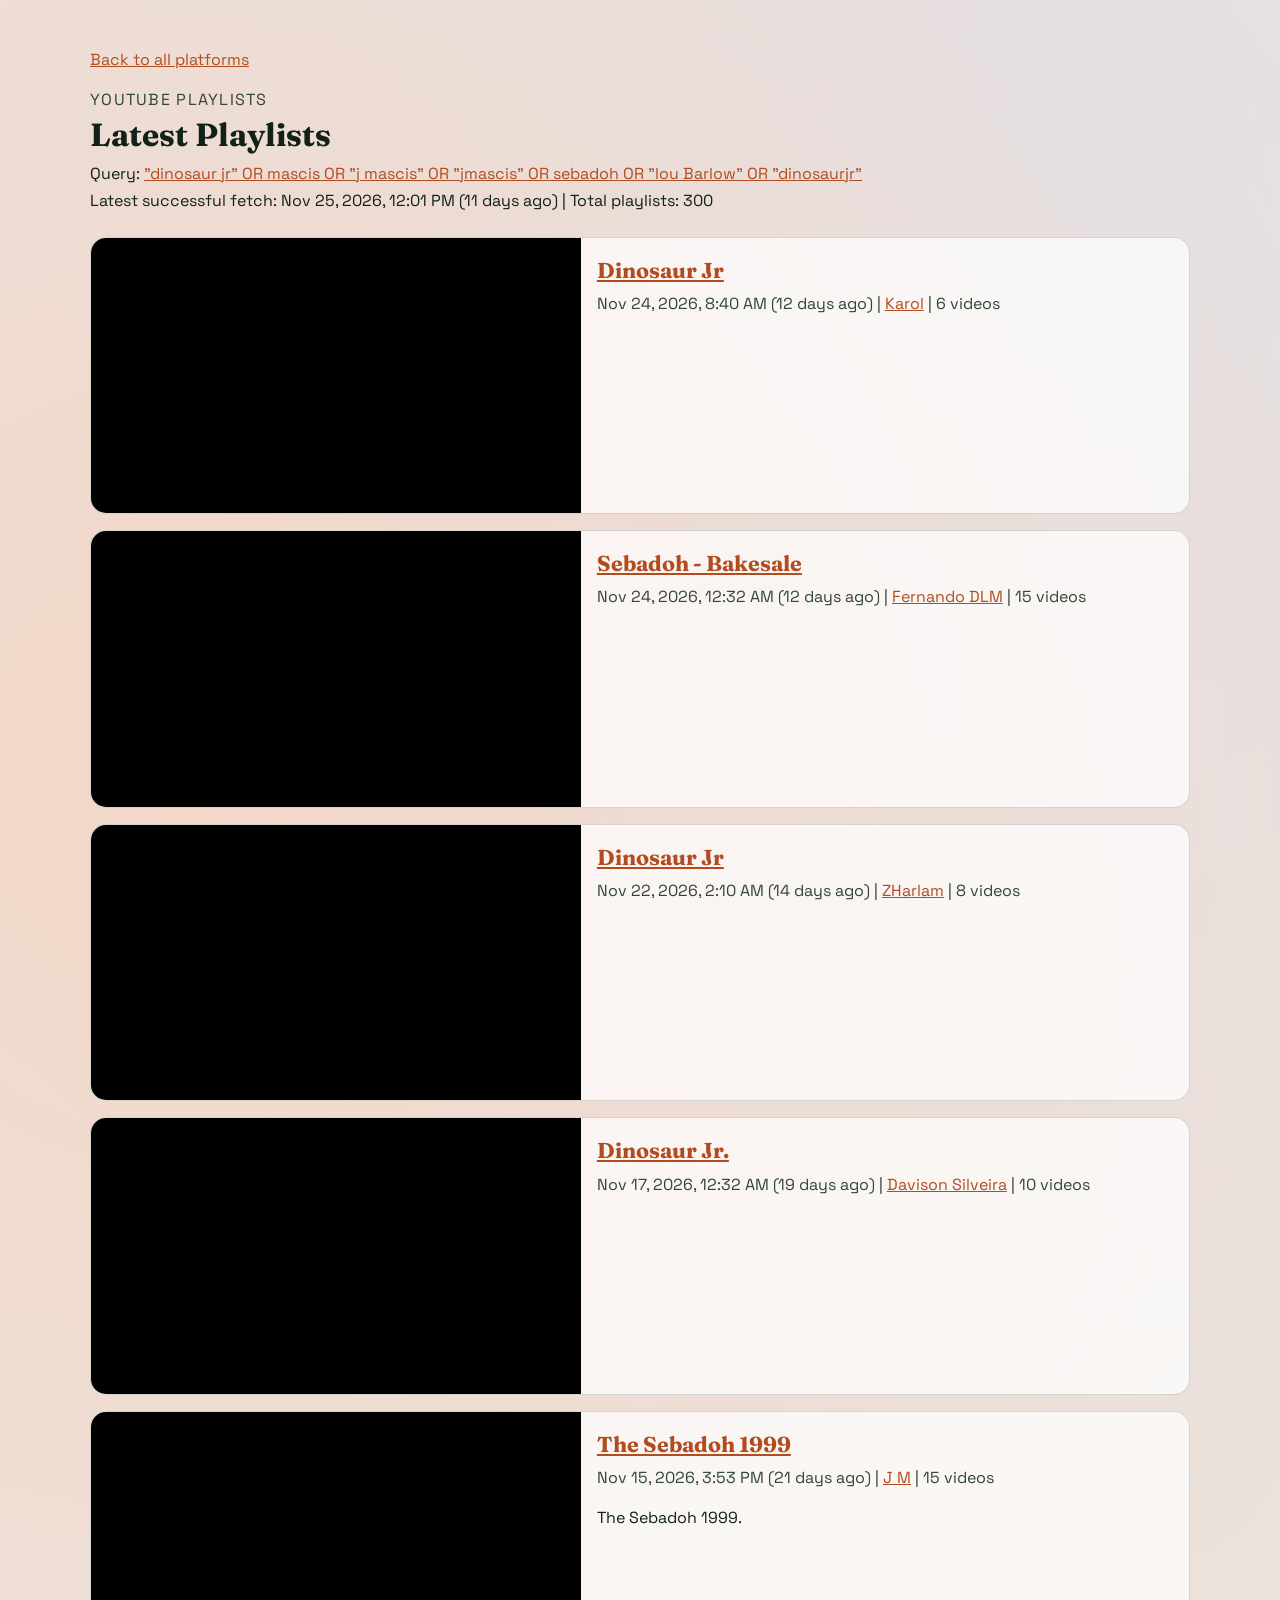
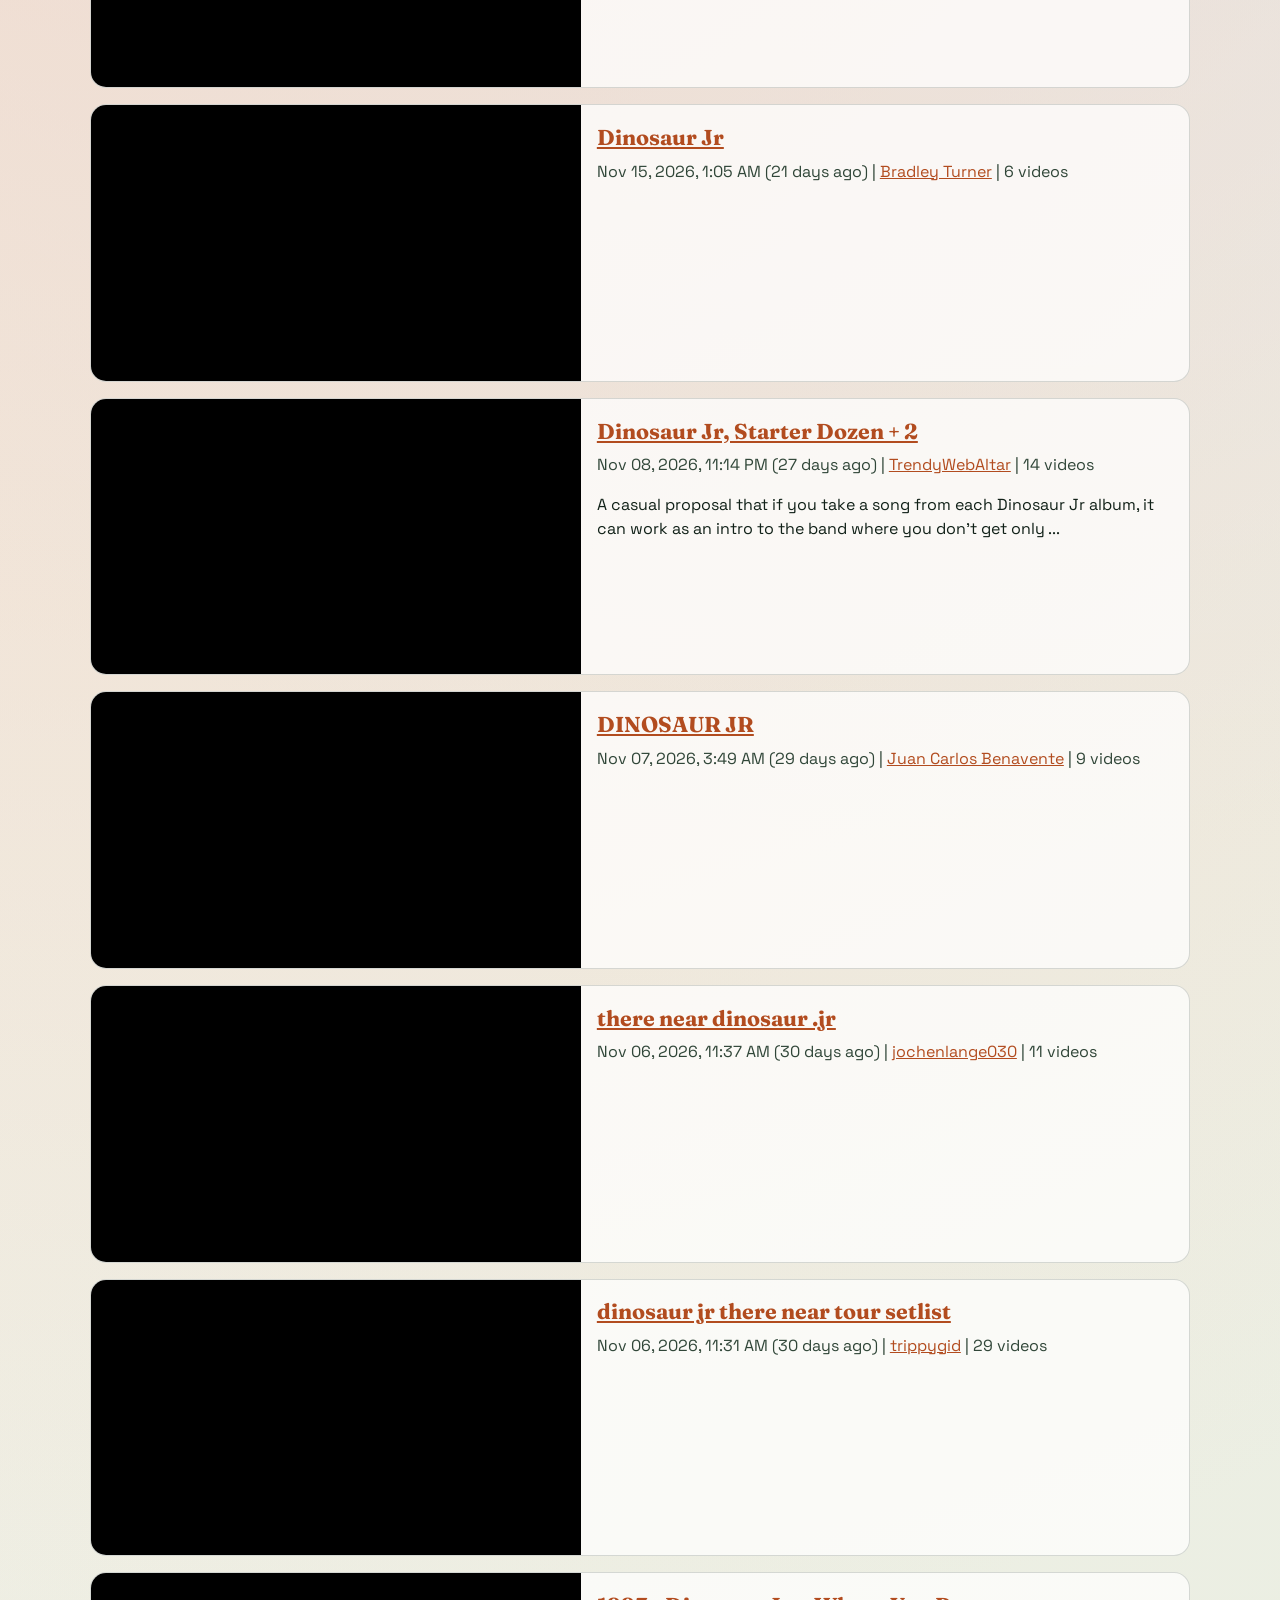
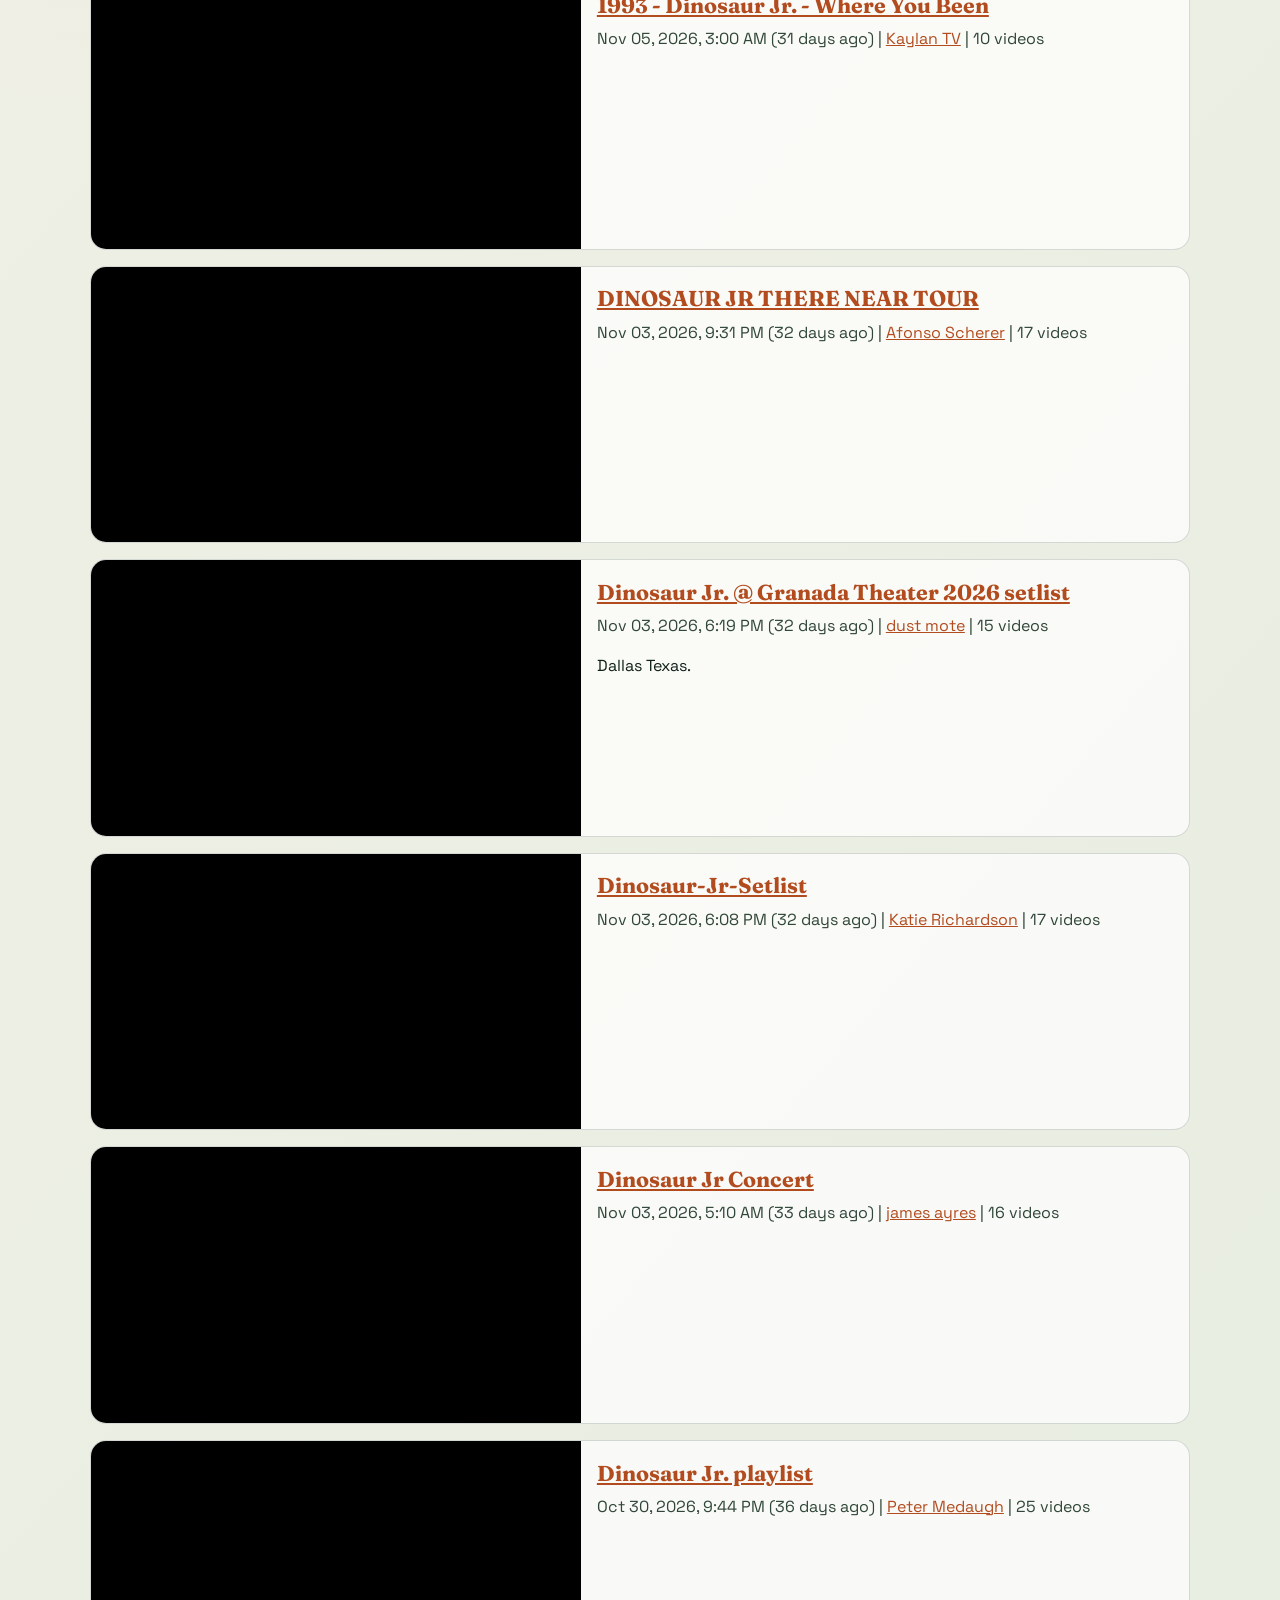
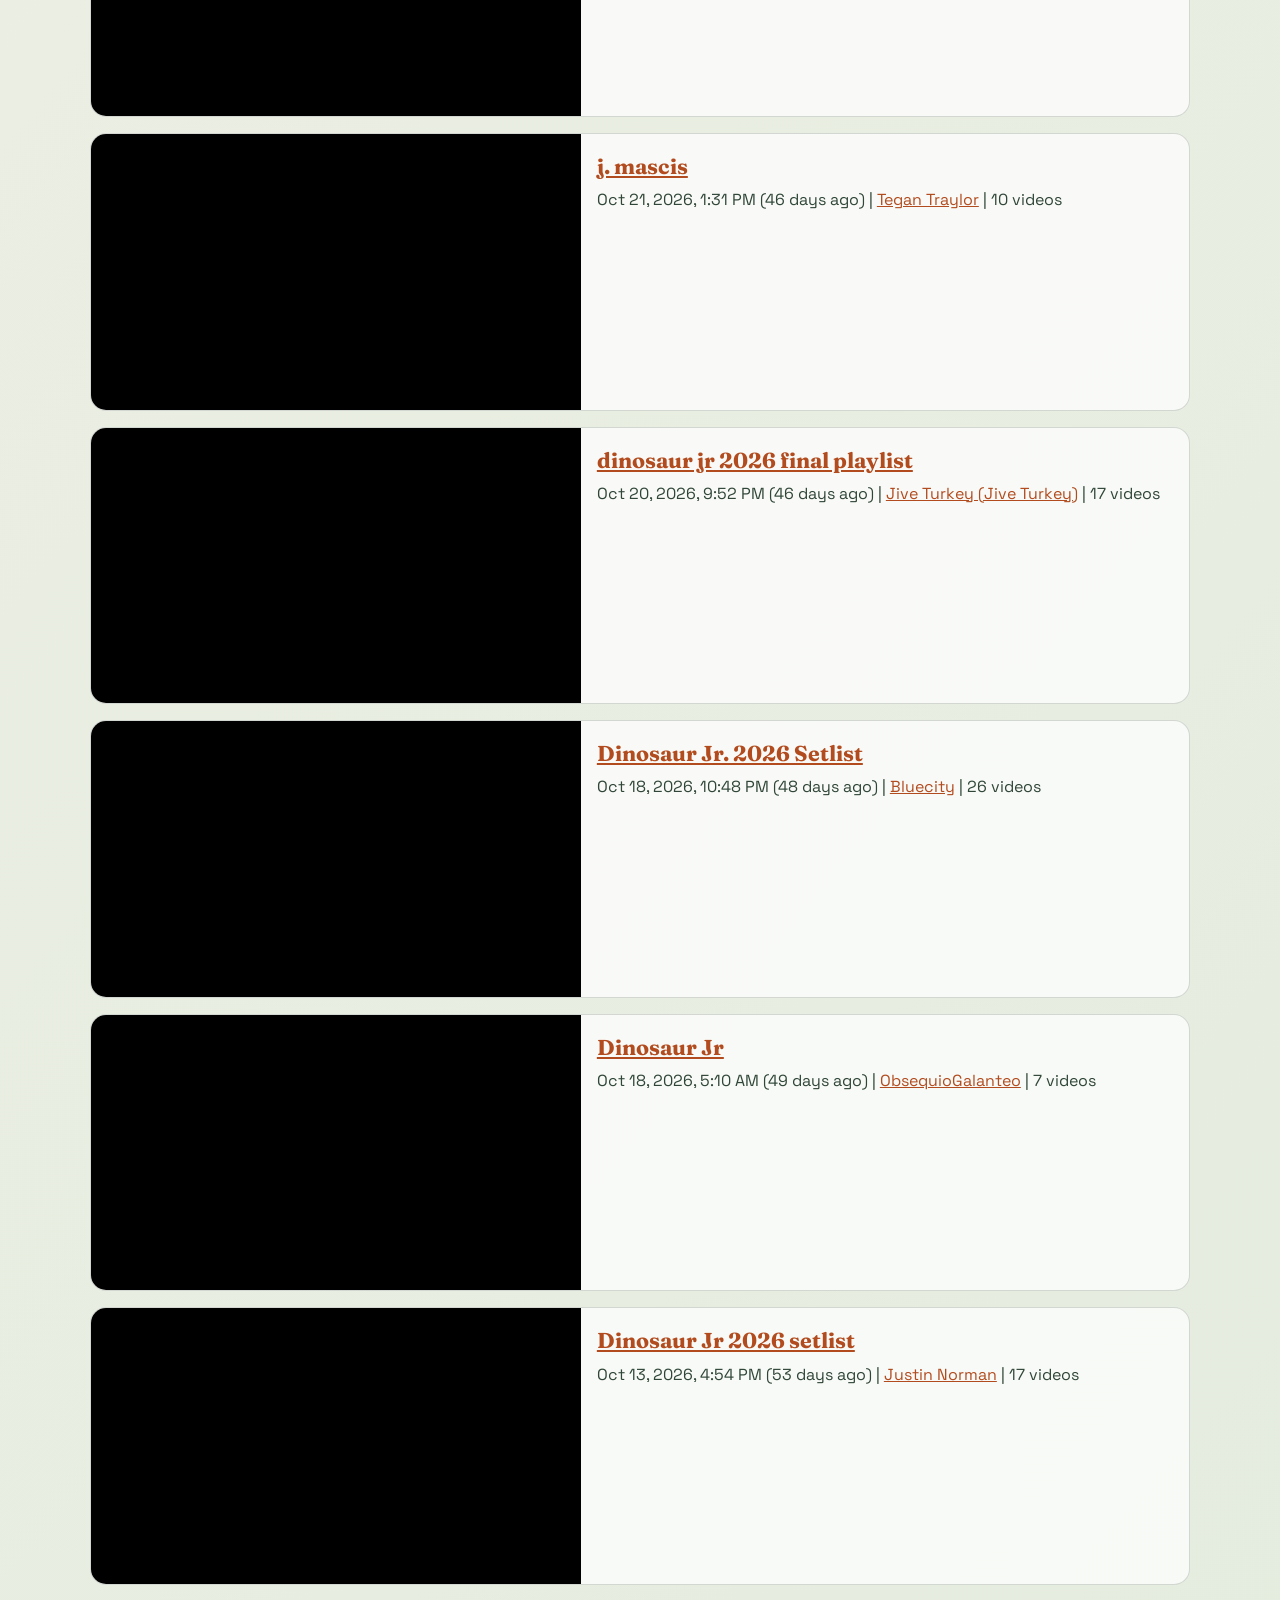
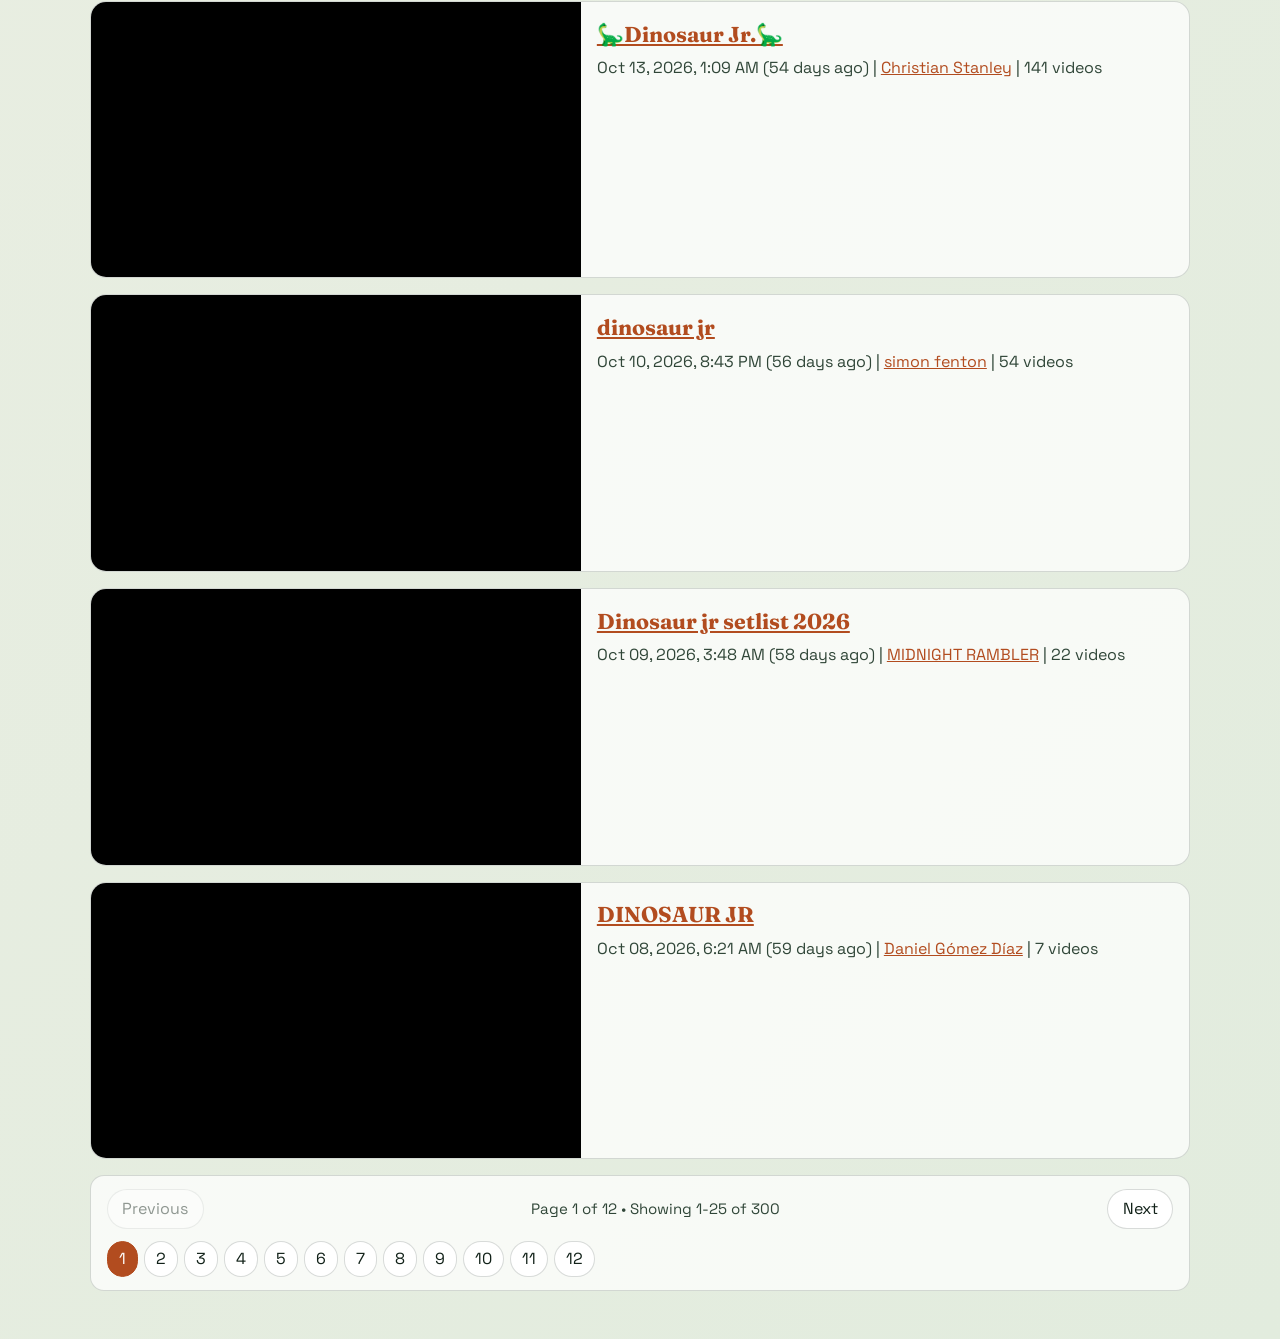
==== commit 15279927: "chore: refresh YouTube results and playlists" ====
--- a/docs/playlists.html
+++ b/docs/playlists.html
@@ -16,7 +16,7 @@
       <p class="eyebrow">YouTube Playlists</p>
       <h1>Latest Playlists</h1>
             <p class="lede">Query: <a href="https://www.youtube.com/results?search_query=%22dinosaur+jr%22+OR+mascis+OR+%22j+mascis%22+OR+%22jmascis%22+OR+sebadoh+OR+%22lou+Barlow%22+OR+%22dinosaurjr%22" target="_blank" rel="noopener noreferrer">&quot;dinosaur jr&quot; OR mascis OR &quot;j mascis&quot; OR &quot;jmascis&quot; OR sebadoh OR &quot;lou Barlow&quot; OR &quot;dinosaurjr&quot;</a></p>
-            <p class="meta">Latest successful fetch: <span class="js-time" data-time-iso="2026-11-25T00:03:17Z">2026-11-25 00:03 UTC</span> | Total playlists: 300</p>
+            <p class="meta">Latest successful fetch: <span class="js-time" data-time-iso="2026-11-25T12:01:50Z">2026-11-25 12:01 UTC</span> | Total playlists: 300</p>
     </header>
 
         <section class="video-grid" data-page-size="25">
@@ -344,26 +344,6 @@
 <article class="video-card">
   <div class="embed-wrap">
     <iframe
-      src="https://www.youtube.com/embed/videoseries?list=PLJdZWnd6ImGY"
-      title="Dinosaur Jr and ween"
-      loading="lazy"
-      allow="accelerometer; autoplay; clipboard-write; encrypted-media; gyroscope; picture-in-picture; web-share"
-      referrerpolicy="strict-origin-when-cross-origin"
-      allowfullscreen>
-    </iframe>
-  </div>
-
-  <div class="video-content">
-    <h2><a href="https://www.youtube.com/playlist?list=PLJdZWnd6ImGY" target="_blank" rel="noopener noreferrer">Dinosaur Jr and ween</a></h2>
-                <p class="video-meta"><span class="js-time" data-time-iso="2026-10-26T22:47:55Z">2026-10-26 22:47 UTC</span> | <a href="https://www.youtube.com/channel/UC-RhETFyCQKCqU_4bAT03cw" target="_blank" rel="noopener noreferrer">Da_big_spicy</a> | 71 videos</p>
-    <p></p>
-  </div>
-</article>
-
-
-<article class="video-card">
-  <div class="embed-wrap">
-    <iframe
       src="https://www.youtube.com/embed/videoseries?list=PLG6vVqIjulLg"
       title="j. mascis"
       loading="lazy"
@@ -1944,6 +1924,26 @@
 <article class="video-card">
   <div class="embed-wrap">
     <iframe
+      src="https://www.youtube.com/embed/videoseries?list=PLVRy-dXCQjufdcKFPOD5WfRmyGf7SsCNS"
+      title="dinosaur jr"
+      loading="lazy"
+      allow="accelerometer; autoplay; clipboard-write; encrypted-media; gyroscope; picture-in-picture; web-share"
+      referrerpolicy="strict-origin-when-cross-origin"
+      allowfullscreen>
+    </iframe>
+  </div>
+
+  <div class="video-content">
+    <h2><a href="https://www.youtube.com/playlist?list=PLVRy-dXCQjufdcKFPOD5WfRmyGf7SsCNS" target="_blank" rel="noopener noreferrer">dinosaur jr</a></h2>
+                <p class="video-meta"><span class="js-time" data-time-iso="2026-02-22T05:55:03Z">2026-02-22 05:55 UTC</span> | <a href="https://www.youtube.com/channel/UCzsCVbT7cIrpKgkMKZFa3Ag" target="_blank" rel="noopener noreferrer">Isaac Halkyard</a> | 18 videos</p>
+    <p></p>
+  </div>
+</article>
+
+
+<article class="video-card">
+  <div class="embed-wrap">
+    <iframe
       src="https://www.youtube.com/embed/videoseries?list=PLA_YPyssJ7LgG7I695yHdEIdObo0x0Ezc"
       title="Dinosaur jr"
       loading="lazy"
@@ -1996,6 +1996,26 @@
   <div class="video-content">
     <h2><a href="https://www.youtube.com/playlist?list=PLYgTQSnx-Ly5-3_0TmTFxYjQMgwhaDAgy" target="_blank" rel="noopener noreferrer">Dinosaur Jr/ Mascis</a></h2>
                 <p class="video-meta"><span class="js-time" data-time-iso="2026-02-07T09:20:25Z">2026-02-07 09:20 UTC</span> | <a href="https://www.youtube.com/channel/UCRWLYuFfMpfcKCxs6-9rFeg" target="_blank" rel="noopener noreferrer">Will Stafford </a> | 47 videos</p>
+    <p></p>
+  </div>
+</article>
+
+
+<article class="video-card">
+  <div class="embed-wrap">
+    <iframe
+      src="https://www.youtube.com/embed/videoseries?list=PLCJ1qNYcvO7sYzm4ySwHMKxvoHeDrwcKF"
+      title="Dinosaur Jr. - \u201cPierce the Morning Rain\u201d (Single)"
+      loading="lazy"
+      allow="accelerometer; autoplay; clipboard-write; encrypted-media; gyroscope; picture-in-picture; web-share"
+      referrerpolicy="strict-origin-when-cross-origin"
+      allowfullscreen>
+    </iframe>
+  </div>
+
+  <div class="video-content">
+    <h2><a href="https://www.youtube.com/playlist?list=PLCJ1qNYcvO7sYzm4ySwHMKxvoHeDrwcKF" target="_blank" rel="noopener noreferrer">Dinosaur Jr. - “Pierce the Morning Rain” (Single)</a></h2>
+                <p class="video-meta"><span class="js-time" data-time-iso="2026-01-30T04:33:52Z">2026-01-30 04:33 UTC</span> | <a href="https://www.youtube.com/channel/UCrfugiUWYRvbWrQr5nEXHqA" target="_blank" rel="noopener noreferrer">Dara Musco</a> | 53 videos</p>
     <p></p>
   </div>
 </article>
@@ -2724,6 +2744,26 @@
 <article class="video-card">
   <div class="embed-wrap">
     <iframe
+      src="https://www.youtube.com/embed/videoseries?list=PLWFdQT5wGqrJHYeJ-CXDcU_9XrOHpymKe"
+      title="Sebadoh - Defend Yourself (Full Album)"
+      loading="lazy"
+      allow="accelerometer; autoplay; clipboard-write; encrypted-media; gyroscope; picture-in-picture; web-share"
+      referrerpolicy="strict-origin-when-cross-origin"
+      allowfullscreen>
+    </iframe>
+  </div>
+
+  <div class="video-content">
+    <h2><a href="https://www.youtube.com/playlist?list=PLWFdQT5wGqrJHYeJ-CXDcU_9XrOHpymKe" target="_blank" rel="noopener noreferrer">Sebadoh - Defend Yourself (Full Album)</a></h2>
+                <p class="video-meta"><span class="js-time" data-time-iso="2025-08-09T15:58:10Z">2025-08-09 15:58 UTC</span> | <a href="https://www.youtube.com/channel/UC3OSl2NdKmWdlxprVolwKkA" target="_blank" rel="noopener noreferrer">CrossMarian</a> | 15 videos</p>
+    <p>The full album for Defend Yourself / Music by Sebadoh playlist Sebadoh - Defend Yourself / Sebadoh Full Album Defend Yourself ...</p>
+  </div>
+</article>
+
+
+<article class="video-card">
+  <div class="embed-wrap">
+    <iframe
       src="https://www.youtube.com/embed/videoseries?list=PLvcyvwXUt5hHqAwaYV70hnGeNfEEJ9NeO"
       title="Dinosaur Jr. - Live In The Middle East (Full Album)"
       loading="lazy"
@@ -3304,6 +3344,26 @@
 <article class="video-card">
   <div class="embed-wrap">
     <iframe
+      src="https://www.youtube.com/embed/videoseries?list=PLWglaGIYe9b7o6Niz-VDcVMdyQo8_u7n-"
+      title="dinosaur jr"
+      loading="lazy"
+      allow="accelerometer; autoplay; clipboard-write; encrypted-media; gyroscope; picture-in-picture; web-share"
+      referrerpolicy="strict-origin-when-cross-origin"
+      allowfullscreen>
+    </iframe>
+  </div>
+
+  <div class="video-content">
+    <h2><a href="https://www.youtube.com/playlist?list=PLWglaGIYe9b7o6Niz-VDcVMdyQo8_u7n-" target="_blank" rel="noopener noreferrer">dinosaur jr</a></h2>
+                <p class="video-meta"><span class="js-time" data-time-iso="2025-06-27T06:13:42Z">2025-06-27 06:13 UTC</span> | <a href="https://www.youtube.com/channel/UCUWz87ZKdaHlx87vB4OFguA" target="_blank" rel="noopener noreferrer">Michael McKinney</a> | 48 videos</p>
+    <p></p>
+  </div>
+</article>
+
+
+<article class="video-card">
+  <div class="embed-wrap">
+    <iframe
       src="https://www.youtube.com/embed/videoseries?list=PLf64Ynv2Hl9HxtEGN5v-bDOSMw6NSy8P9"
       title="Dinosaur Jr SBS 2026"
       loading="lazy"
@@ -3384,26 +3444,6 @@
 <article class="video-card">
   <div class="embed-wrap">
     <iframe
-      src="https://www.youtube.com/embed/videoseries?list=PLiPoMh2HimhFxY4FHP-F6Rn6nrI0274Yj"
-      title="Dinosaur Jr, London 2025"
-      loading="lazy"
-      allow="accelerometer; autoplay; clipboard-write; encrypted-media; gyroscope; picture-in-picture; web-share"
-      referrerpolicy="strict-origin-when-cross-origin"
-      allowfullscreen>
-    </iframe>
-  </div>
-
-  <div class="video-content">
-    <h2><a href="https://www.youtube.com/playlist?list=PLiPoMh2HimhFxY4FHP-F6Rn6nrI0274Yj" target="_blank" rel="noopener noreferrer">Dinosaur Jr, London 2025</a></h2>
-                <p class="video-meta"><span class="js-time" data-time-iso="2025-05-23T23:05:42Z">2025-05-23 23:05 UTC</span> | <a href="https://www.youtube.com/channel/UC01gYznKoIN-8I4GA5tW50A" target="_blank" rel="noopener noreferrer">popkorn</a> | 12 videos</p>
-    <p>Naima Bock and Dinosaur Jr live in London, May 2025.</p>
-  </div>
-</article>
-
-
-<article class="video-card">
-  <div class="embed-wrap">
-    <iframe
       src="https://www.youtube.com/embed/videoseries?list=PLCfC1uvSd6khhXnT7-lVnCzMtMsu5C-Or"
       title="Dinosaur Jr. - Ear Bleeding Country: The Best of Dinosaur Jr."
       loading="lazy"
@@ -3924,26 +3964,6 @@
 <article class="video-card">
   <div class="embed-wrap">
     <iframe
-      src="https://www.youtube.com/embed/videoseries?list=PLRwrszdcuG3BYIb9nZHSotGPKrPJYqKh8"
-      title="Weezer Flaming Lips Dinosaur Jr"
-      loading="lazy"
-      allow="accelerometer; autoplay; clipboard-write; encrypted-media; gyroscope; picture-in-picture; web-share"
-      referrerpolicy="strict-origin-when-cross-origin"
-      allowfullscreen>
-    </iframe>
-  </div>
-
-  <div class="video-content">
-    <h2><a href="https://www.youtube.com/playlist?list=PLRwrszdcuG3BYIb9nZHSotGPKrPJYqKh8" target="_blank" rel="noopener noreferrer">Weezer Flaming Lips Dinosaur Jr</a></h2>
-                <p class="video-meta"><span class="js-time" data-time-iso="2024-09-07T06:21:50Z">2024-09-07 06:21 UTC</span> | <a href="https://www.youtube.com/channel/UCiR76dKRoDWnkPYM3p_oWgA" target="_blank" rel="noopener noreferrer">Wave Particle 23</a> | 24 videos</p>
-    <p></p>
-  </div>
-</article>
-
-
-<article class="video-card">
-  <div class="embed-wrap">
-    <iframe
       src="https://www.youtube.com/embed/videoseries?list=PL8Q1V7KfpKnjMSxekRpwszI2ZhrLr1914"
       title="Dinosaur Jr. Video Collection"
       loading="lazy"
@@ -4004,26 +4024,6 @@
 <article class="video-card">
   <div class="embed-wrap">
     <iframe
-      src="https://www.youtube.com/embed/videoseries?list=PLmElE5AEv9UL8249CDAeghLb9KXhXTKkU"
-      title="Dinosaur Jr"
-      loading="lazy"
-      allow="accelerometer; autoplay; clipboard-write; encrypted-media; gyroscope; picture-in-picture; web-share"
-      referrerpolicy="strict-origin-when-cross-origin"
-      allowfullscreen>
-    </iframe>
-  </div>
-
-  <div class="video-content">
-    <h2><a href="https://www.youtube.com/playlist?list=PLmElE5AEv9UL8249CDAeghLb9KXhXTKkU" target="_blank" rel="noopener noreferrer">Dinosaur Jr</a></h2>
-                <p class="video-meta"><span class="js-time" data-time-iso="2024-08-21T11:57:29Z">2024-08-21 11:57 UTC</span> | <a href="https://www.youtube.com/channel/UCJFxhYfsJRNoWCUydrTdLnA" target="_blank" rel="noopener noreferrer">Bryan&#x27;s Songs</a> | 14 videos</p>
-    <p></p>
-  </div>
-</article>
-
-
-<article class="video-card">
-  <div class="embed-wrap">
-    <iframe
       src="https://www.youtube.com/embed/videoseries?list=PL2cBCCOPU34H6ZHaHZxmb0uulqfylswb0"
       title="EAR-BLEEDING COUNTRY: THE BEST OF DINOSAUR JR. (2001)"
       loading="lazy"
@@ -4655,7 +4655,7 @@
 
   <div class="video-content">
     <h2><a href="https://www.youtube.com/playlist?list=PLHyK9_YNVyBi0eg4M8iTlnU7eNyZy2q39" target="_blank" rel="noopener noreferrer">DINOSAUR JR</a></h2>
-                <p class="video-meta"><span class="js-time" data-time-iso="2023-11-20T13:29:19Z">2023-11-20 13:29 UTC</span> | <a href="https://www.youtube.com/channel/UCQjVvURWcRdc3lkFS_fxjLA" target="_blank" rel="noopener noreferrer">Dave Leafey</a> | 55 videos</p>
+                <p class="video-meta"><span class="js-time" data-time-iso="2023-11-20T13:29:19Z">2023-11-20 13:29 UTC</span> | <a href="https://www.youtube.com/channel/UCQjVvURWcRdc3lkFS_fxjLA" target="_blank" rel="noopener noreferrer">Dave Leafey</a> | 56 videos</p>
     <p></p>
   </div>
 </article>
@@ -5064,6 +5064,26 @@
 <article class="video-card">
   <div class="embed-wrap">
     <iframe
+      src="https://www.youtube.com/embed/videoseries?list=PLY794u4ALcq-L55hOGs0qo6hsdTO-YCz-"
+      title="J Mascis"
+      loading="lazy"
+      allow="accelerometer; autoplay; clipboard-write; encrypted-media; gyroscope; picture-in-picture; web-share"
+      referrerpolicy="strict-origin-when-cross-origin"
+      allowfullscreen>
+    </iframe>
+  </div>
+
+  <div class="video-content">
+    <h2><a href="https://www.youtube.com/playlist?list=PLY794u4ALcq-L55hOGs0qo6hsdTO-YCz-" target="_blank" rel="noopener noreferrer">J Mascis</a></h2>
+                <p class="video-meta"><span class="js-time" data-time-iso="2022-12-22T12:59:17Z">2022-12-22 12:59 UTC</span> | <a href="https://www.youtube.com/channel/UC5AeMWXqQUVc7JoW9ySY50A" target="_blank" rel="noopener noreferrer">Liberty-Cap</a> | 60 videos</p>
+    <p></p>
+  </div>
+</article>
+
+
+<article class="video-card">
+  <div class="embed-wrap">
+    <iframe
       src="https://www.youtube.com/embed/videoseries?list=PLNZ0cTaAfacGENis3VnGQ81r2VG3V-VSq"
       title="Dinosaur Jr &amp; Guided by Voices @ Terminal 5 NYC on 12/03/2022"
       loading="lazy"
@@ -5344,6 +5364,26 @@
 <article class="video-card">
   <div class="embed-wrap">
     <iframe
+      src="https://www.youtube.com/embed/videoseries?list=PLVlA7k9mkZmsEQ9NMdR90euW3glm3CckZ"
+      title="J Mascis"
+      loading="lazy"
+      allow="accelerometer; autoplay; clipboard-write; encrypted-media; gyroscope; picture-in-picture; web-share"
+      referrerpolicy="strict-origin-when-cross-origin"
+      allowfullscreen>
+    </iframe>
+  </div>
+
+  <div class="video-content">
+    <h2><a href="https://www.youtube.com/playlist?list=PLVlA7k9mkZmsEQ9NMdR90euW3glm3CckZ" target="_blank" rel="noopener noreferrer">J Mascis</a></h2>
+                <p class="video-meta"><span class="js-time" data-time-iso="2022-03-28T17:50:19Z">2022-03-28 17:50 UTC</span> | <a href="https://www.youtube.com/channel/UCRoAXJho-d9iawQpw4-1zoA" target="_blank" rel="noopener noreferrer">Mirna Valhalla</a> | 25 videos</p>
+    <p></p>
+  </div>
+</article>
+
+
+<article class="video-card">
+  <div class="embed-wrap">
+    <iframe
       src="https://www.youtube.com/embed/videoseries?list=PLLJomVjCOvkijq5OCMgePfvi_OhPo7tbz"
       title="Dinosaur Jr"
       loading="lazy"
@@ -5464,26 +5504,6 @@
 <article class="video-card">
   <div class="embed-wrap">
     <iframe
-      src="https://www.youtube.com/embed/videoseries?list=PLPYjW-c-5XCgXEl_YcJfiPmxDpIetIE6F"
-      title="DINOSAUR JR."
-      loading="lazy"
-      allow="accelerometer; autoplay; clipboard-write; encrypted-media; gyroscope; picture-in-picture; web-share"
-      referrerpolicy="strict-origin-when-cross-origin"
-      allowfullscreen>
-    </iframe>
-  </div>
-
-  <div class="video-content">
-    <h2><a href="https://www.youtube.com/playlist?list=PLPYjW-c-5XCgXEl_YcJfiPmxDpIetIE6F" target="_blank" rel="noopener noreferrer">DINOSAUR JR.</a></h2>
-                <p class="video-meta"><span class="js-time" data-time-iso="2022-01-14T14:53:34Z">2022-01-14 14:53 UTC</span> | <a href="https://www.youtube.com/channel/UCWTyYxgewhyTNPkk6nbCoow" target="_blank" rel="noopener noreferrer">EDDIE NOVA</a> | 21 videos</p>
-    <p></p>
-  </div>
-</article>
-
-
-<article class="video-card">
-  <div class="embed-wrap">
-    <iframe
       src="https://www.youtube.com/embed/videoseries?list=PL6H4g-gc1PWzQjUOl7Pec70pesUIzVxRj"
       title="Witch-J. Mascis"
       loading="lazy"
@@ -5644,26 +5664,6 @@
 <article class="video-card">
   <div class="embed-wrap">
     <iframe
-      src="https://www.youtube.com/embed/videoseries?list=PLL4fvSRkB_kfjA-UD21JqnBN8r8EgCaqs"
-      title="J Mascis - John Peel Sessions"
-      loading="lazy"
-      allow="accelerometer; autoplay; clipboard-write; encrypted-media; gyroscope; picture-in-picture; web-share"
-      referrerpolicy="strict-origin-when-cross-origin"
-      allowfullscreen>
-    </iframe>
-  </div>
-
-  <div class="video-content">
-    <h2><a href="https://www.youtube.com/playlist?list=PLL4fvSRkB_kfjA-UD21JqnBN8r8EgCaqs" target="_blank" rel="noopener noreferrer">J Mascis - John Peel Sessions</a></h2>
-                <p class="video-meta"><span class="js-time" data-time-iso="2021-08-20T12:33:36Z">2021-08-20 12:33 UTC</span> | <a href="https://www.youtube.com/channel/UCxYoE2su4BsjUm_ztTsfr4Q" target="_blank" rel="noopener noreferrer">The Muted Heart + Transitional Faze</a> | 10 videos</p>
-    <p></p>
-  </div>
-</article>
-
-
-<article class="video-card">
-  <div class="embed-wrap">
-    <iframe
       src="https://www.youtube.com/embed/videoseries?list=PLL4fvSRkB_kcI0JuwfBHDiDPrKhkW_G4j"
       title="J Mascis + The Fog - Free So Free"
       loading="lazy"
@@ -5777,26 +5777,6 @@
     <h2><a href="https://www.youtube.com/playlist?list=PLu16OJOOzsq2MLdjRzvCKEyRVvfIZ7WrI" target="_blank" rel="noopener noreferrer">Dinosaur jr</a></h2>
                 <p class="video-meta"><span class="js-time" data-time-iso="2021-06-19T23:29:00Z">2021-06-19 23:29 UTC</span> | <a href="https://www.youtube.com/channel/UC3Wu6n2AaC0gMfObyTNgZ5g" target="_blank" rel="noopener noreferrer">tetilatus</a> | 8 videos</p>
     <p></p>
-  </div>
-</article>
-
-
-<article class="video-card">
-  <div class="embed-wrap">
-    <iframe
-      src="https://www.youtube.com/embed/videoseries?list=PLTwBzh1VktznUhj8Wb1w3UfbjoJiXN6ve"
-      title="Disco express : Dinosaur Jr."
-      loading="lazy"
-      allow="accelerometer; autoplay; clipboard-write; encrypted-media; gyroscope; picture-in-picture; web-share"
-      referrerpolicy="strict-origin-when-cross-origin"
-      allowfullscreen>
-    </iframe>
-  </div>
-
-  <div class="video-content">
-    <h2><a href="https://www.youtube.com/playlist?list=PLTwBzh1VktznUhj8Wb1w3UfbjoJiXN6ve" target="_blank" rel="noopener noreferrer">Disco express : Dinosaur Jr.</a></h2>
-                <p class="video-meta"><span class="js-time" data-time-iso="2021-05-09T08:10:53Z">2021-05-09 08:10 UTC</span> | <a href="https://www.youtube.com/channel/UC_t7wBoFuU6Vw41QOxei_FQ" target="_blank" rel="noopener noreferrer">Exit Musik</a> | 20 videos</p>
-    <p>Article à retrouver sur exitmusik.fr.</p>
   </div>
 </article>
 
@@ -5864,6 +5844,26 @@
 <article class="video-card">
   <div class="embed-wrap">
     <iframe
+      src="https://www.youtube.com/embed/videoseries?list=PLyOk_iko4xE6GMqDmPqzyzSm_-MXf-OHI"
+      title="J. Mascis"
+      loading="lazy"
+      allow="accelerometer; autoplay; clipboard-write; encrypted-media; gyroscope; picture-in-picture; web-share"
+      referrerpolicy="strict-origin-when-cross-origin"
+      allowfullscreen>
+    </iframe>
+  </div>
+
+  <div class="video-content">
+    <h2><a href="https://www.youtube.com/playlist?list=PLyOk_iko4xE6GMqDmPqzyzSm_-MXf-OHI" target="_blank" rel="noopener noreferrer">J. Mascis</a></h2>
+                <p class="video-meta"><span class="js-time" data-time-iso="2021-04-02T17:33:30Z">2021-04-02 17:33 UTC</span> | <a href="https://www.youtube.com/channel/UCo6w9EvJBfPSwthU0fLZm_Q" target="_blank" rel="noopener noreferrer">huh</a> | 118 videos</p>
+    <p></p>
+  </div>
+</article>
+
+
+<article class="video-card">
+  <div class="embed-wrap">
+    <iframe
       src="https://www.youtube.com/embed/videoseries?list=PLoB11Z8A5Nz-9skO3QXfzoWe-dav69BgQ"
       title="Lou Barlow - Reason to Live"
       loading="lazy"
@@ -5876,6 +5876,26 @@
   <div class="video-content">
     <h2><a href="https://www.youtube.com/playlist?list=PLoB11Z8A5Nz-9skO3QXfzoWe-dav69BgQ" target="_blank" rel="noopener noreferrer">Lou Barlow - Reason to Live</a></h2>
                 <p class="video-meta"><span class="js-time" data-time-iso="2021-03-29T15:04:11Z">2021-03-29 15:04 UTC</span> | <a href="https://www.youtube.com/channel/UCVqqooL0OLCftRt3s_6BBlQ" target="_blank" rel="noopener noreferrer">Joyful Noise Recordings</a> | 17 videos</p>
+    <p></p>
+  </div>
+</article>
+
+
+<article class="video-card">
+  <div class="embed-wrap">
+    <iframe
+      src="https://www.youtube.com/embed/videoseries?list=PLHtWhfLVOoRGxlvC2jCyFwJ4odjm2f0rQ"
+      title="J\u30fbmascis"
+      loading="lazy"
+      allow="accelerometer; autoplay; clipboard-write; encrypted-media; gyroscope; picture-in-picture; web-share"
+      referrerpolicy="strict-origin-when-cross-origin"
+      allowfullscreen>
+    </iframe>
+  </div>
+
+  <div class="video-content">
+    <h2><a href="https://www.youtube.com/playlist?list=PLHtWhfLVOoRGxlvC2jCyFwJ4odjm2f0rQ" target="_blank" rel="noopener noreferrer">J・mascis</a></h2>
+                <p class="video-meta"><span class="js-time" data-time-iso="2021-03-13T23:31:53Z">2021-03-13 23:31 UTC</span> | <a href="https://www.youtube.com/channel/UCxpNFOJVd1juBZTBekRUElQ" target="_blank" rel="noopener noreferrer">清水裕久</a> | 19 videos</p>
     <p></p>
   </div>
 </article>
@@ -5964,58 +5984,38 @@
 <article class="video-card">
   <div class="embed-wrap">
     <iframe
-      src="https://www.youtube.com/embed/videoseries?list=PLFV4Gr8OvH_N39p-DjaxsdZsMgEwsxkzV"
-      title="Dinosaur Jr Best Imaginary Mixtape"
-      loading="lazy"
-      allow="accelerometer; autoplay; clipboard-write; encrypted-media; gyroscope; picture-in-picture; web-share"
-      referrerpolicy="strict-origin-when-cross-origin"
-      allowfullscreen>
-    </iframe>
-  </div>
-
-  <div class="video-content">
-    <h2><a href="https://www.youtube.com/playlist?list=PLFV4Gr8OvH_N39p-DjaxsdZsMgEwsxkzV" target="_blank" rel="noopener noreferrer">Dinosaur Jr Best Imaginary Mixtape</a></h2>
-                <p class="video-meta"><span class="js-time" data-time-iso="2021-01-13T01:53:23Z">2021-01-13 01:53 UTC</span> | <a href="https://www.youtube.com/channel/UCXayJVTj22Z6po2SVwsJn4Q" target="_blank" rel="noopener noreferrer">Andrew Bullock</a> | 19 videos</p>
-    <p>https://www.dinosaurjr.com.</p>
-  </div>
-</article>
-
-
-<article class="video-card">
-  <div class="embed-wrap">
-    <iframe
-      src="https://www.youtube.com/embed/videoseries?list=PLOGW1bBa98oK70VgZP4jA2r7pF5vUz6lq"
-      title="Dinosaur Jr. \u2013 Older Stuff"
-      loading="lazy"
-      allow="accelerometer; autoplay; clipboard-write; encrypted-media; gyroscope; picture-in-picture; web-share"
-      referrerpolicy="strict-origin-when-cross-origin"
-      allowfullscreen>
-    </iframe>
-  </div>
-
-  <div class="video-content">
-    <h2><a href="https://www.youtube.com/playlist?list=PLOGW1bBa98oK70VgZP4jA2r7pF5vUz6lq" target="_blank" rel="noopener noreferrer">Dinosaur Jr. – Older Stuff</a></h2>
-                <p class="video-meta"><span class="js-time" data-time-iso="2020-12-31T16:21:10Z">2020-12-31 16:21 UTC</span> | <a href="https://www.youtube.com/channel/UCEs0RqygqJ2K5eUqLwxmgAQ" target="_blank" rel="noopener noreferrer">Chris Hager</a> | 71 videos</p>
-    <p></p>
-  </div>
-</article>
-
-
-<article class="video-card">
-  <div class="embed-wrap">
-    <iframe
-      src="https://www.youtube.com/embed/videoseries?list=PLlqCTAn5ppFLSe0tlkFN4ylKOW_mhAPBk"
-      title="Dinosaur Jr. - Green Mind [1991] Vinyl rip"
-      loading="lazy"
-      allow="accelerometer; autoplay; clipboard-write; encrypted-media; gyroscope; picture-in-picture; web-share"
-      referrerpolicy="strict-origin-when-cross-origin"
-      allowfullscreen>
-    </iframe>
-  </div>
-
-  <div class="video-content">
-    <h2><a href="https://www.youtube.com/playlist?list=PLlqCTAn5ppFLSe0tlkFN4ylKOW_mhAPBk" target="_blank" rel="noopener noreferrer">Dinosaur Jr. - Green Mind [1991] Vinyl rip</a></h2>
-                <p class="video-meta"><span class="js-time" data-time-iso="2020-12-23T21:11:40Z">2020-12-23 21:11 UTC</span> | <a href="https://www.youtube.com/channel/UC3BcmKPmZawzC_vNfWagbFQ" target="_blank" rel="noopener noreferrer">Melómanu</a> | 10 videos</p>
+      src="https://www.youtube.com/embed/videoseries?list=PLS80DLvJe1xp4RLSXyfRmeJg2-KCHrLDj"
+      title="Dinosaur Jr Greatest Hits Vol 1"
+      loading="lazy"
+      allow="accelerometer; autoplay; clipboard-write; encrypted-media; gyroscope; picture-in-picture; web-share"
+      referrerpolicy="strict-origin-when-cross-origin"
+      allowfullscreen>
+    </iframe>
+  </div>
+
+  <div class="video-content">
+    <h2><a href="https://www.youtube.com/playlist?list=PLS80DLvJe1xp4RLSXyfRmeJg2-KCHrLDj" target="_blank" rel="noopener noreferrer">Dinosaur Jr Greatest Hits Vol 1</a></h2>
+                <p class="video-meta"><span class="js-time" data-time-iso="2020-12-14T06:29:27Z">2020-12-14 06:29 UTC</span> | <a href="https://www.youtube.com/channel/UCj5r1JDl633RrAvv0Zn6www" target="_blank" rel="noopener noreferrer">Stay Sharp Picks</a> | 10 videos</p>
+    <p>rock alternative amherst mass legends jay mascis enjoy.</p>
+  </div>
+</article>
+
+
+<article class="video-card">
+  <div class="embed-wrap">
+    <iframe
+      src="https://www.youtube.com/embed/videoseries?list=PLzjee4oo3d9sQqHLjXn5Ku31uiXG24ce1"
+      title="J Mascis and Dinosaur Jr"
+      loading="lazy"
+      allow="accelerometer; autoplay; clipboard-write; encrypted-media; gyroscope; picture-in-picture; web-share"
+      referrerpolicy="strict-origin-when-cross-origin"
+      allowfullscreen>
+    </iframe>
+  </div>
+
+  <div class="video-content">
+    <h2><a href="https://www.youtube.com/playlist?list=PLzjee4oo3d9sQqHLjXn5Ku31uiXG24ce1" target="_blank" rel="noopener noreferrer">J Mascis and Dinosaur Jr</a></h2>
+                <p class="video-meta"><span class="js-time" data-time-iso="2020-12-09T12:23:54Z">2020-12-09 12:23 UTC</span> | <a href="https://www.youtube.com/channel/UCqFAqJQIaKaqCwIFTsUve7w" target="_blank" rel="noopener noreferrer">ProMark-5A-Oak</a> | 139 videos</p>
     <p></p>
   </div>
 </article>
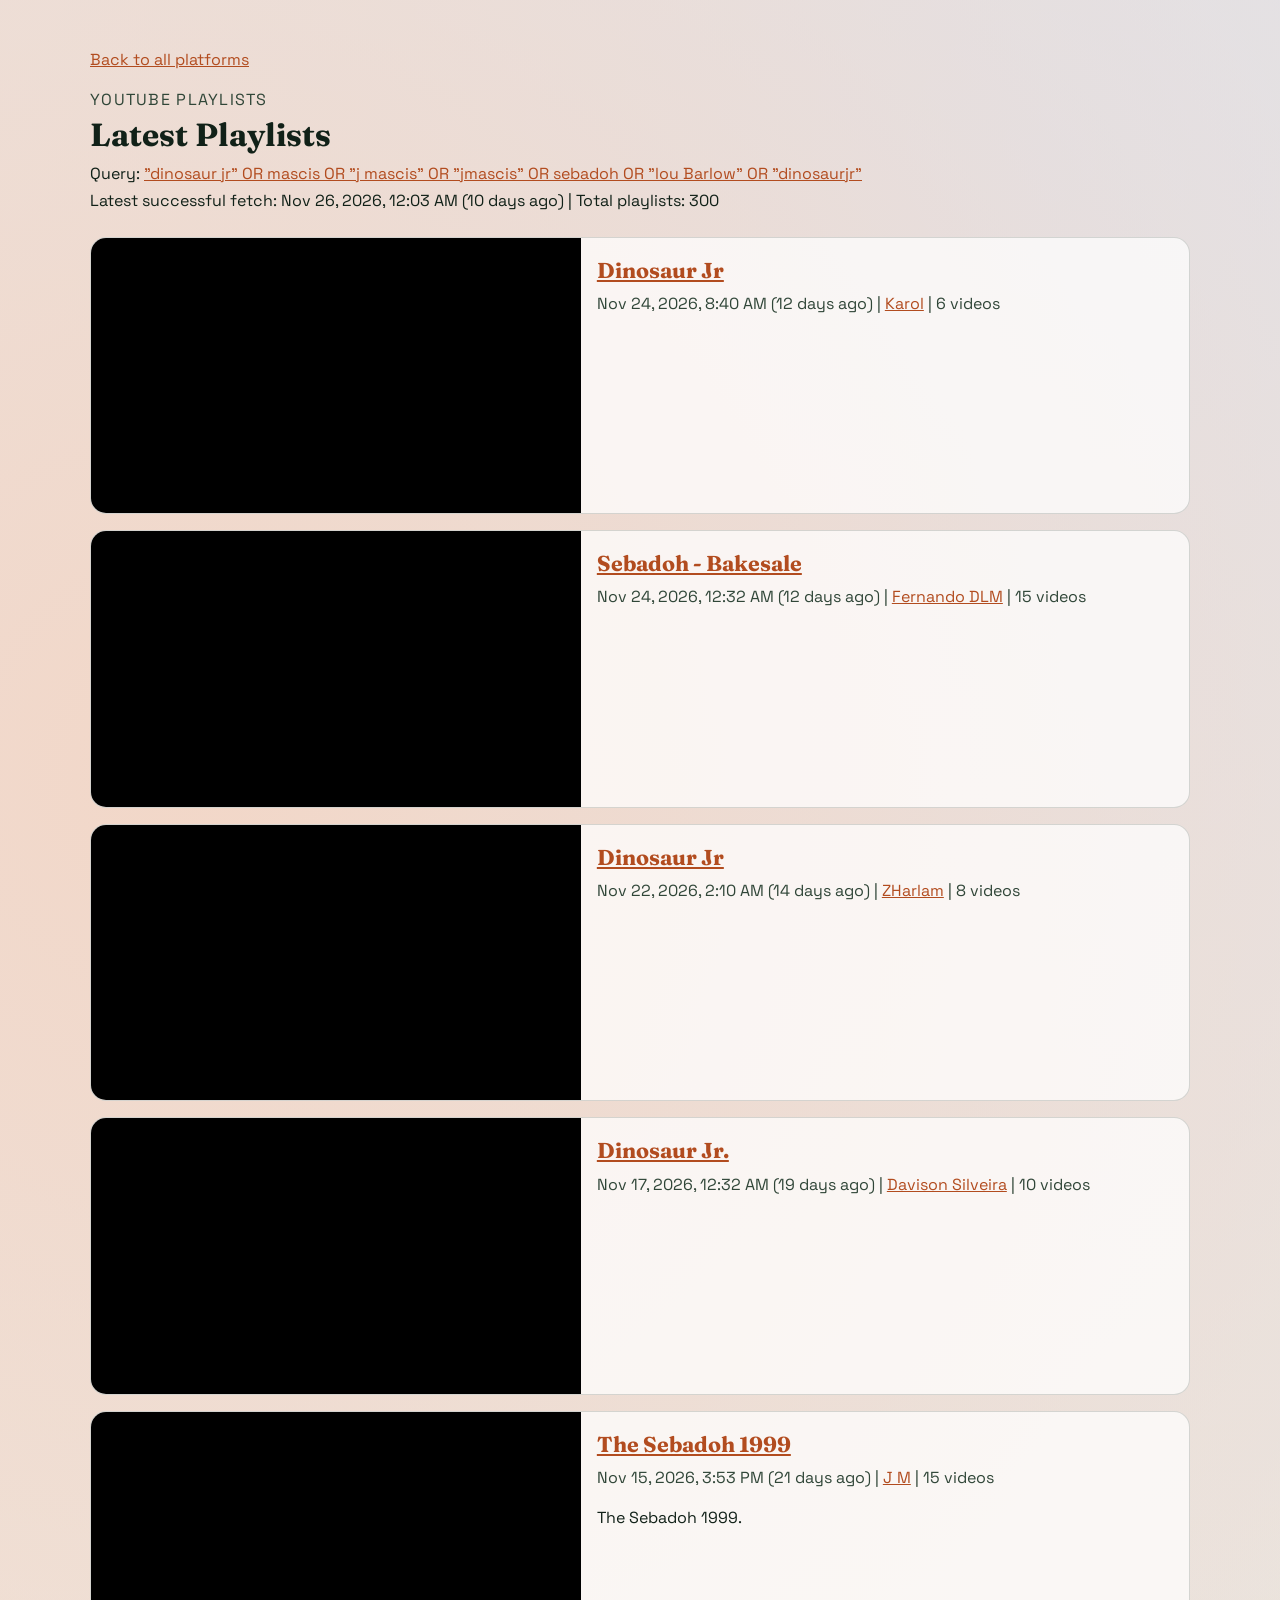
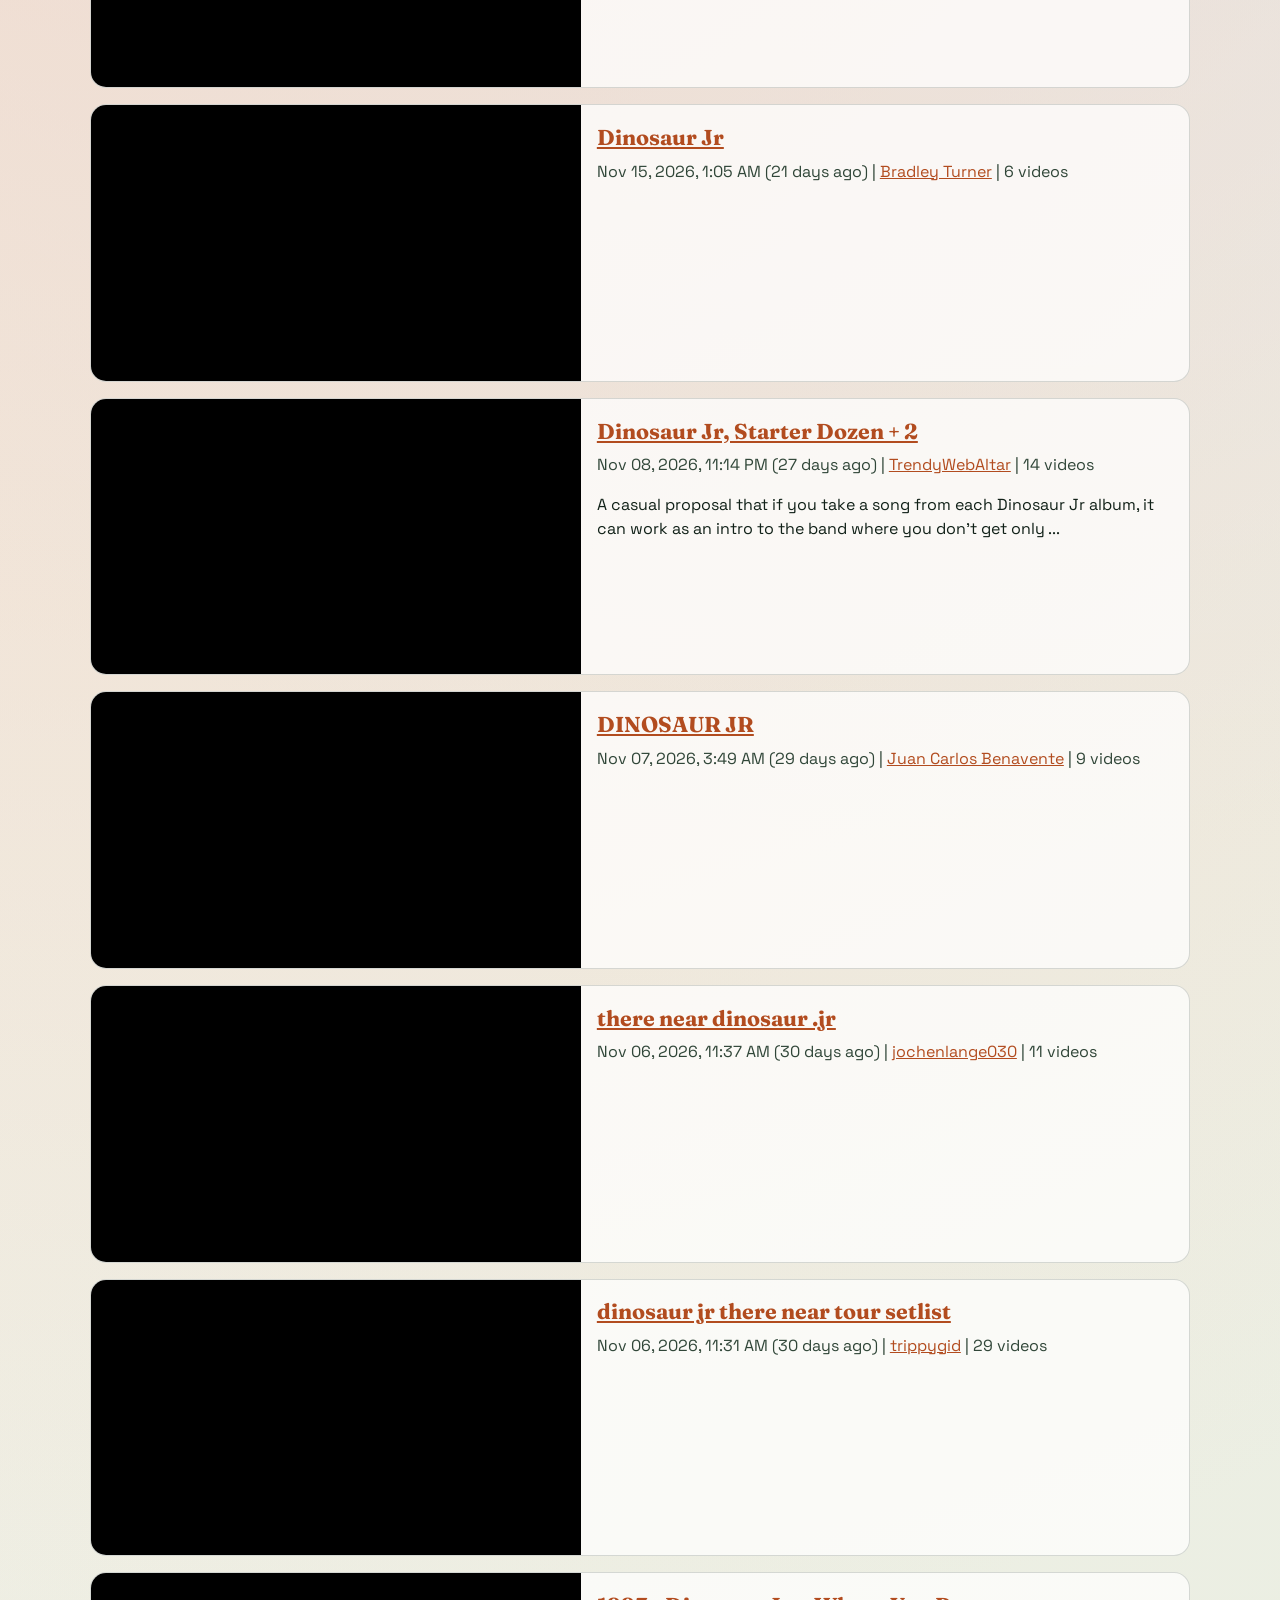
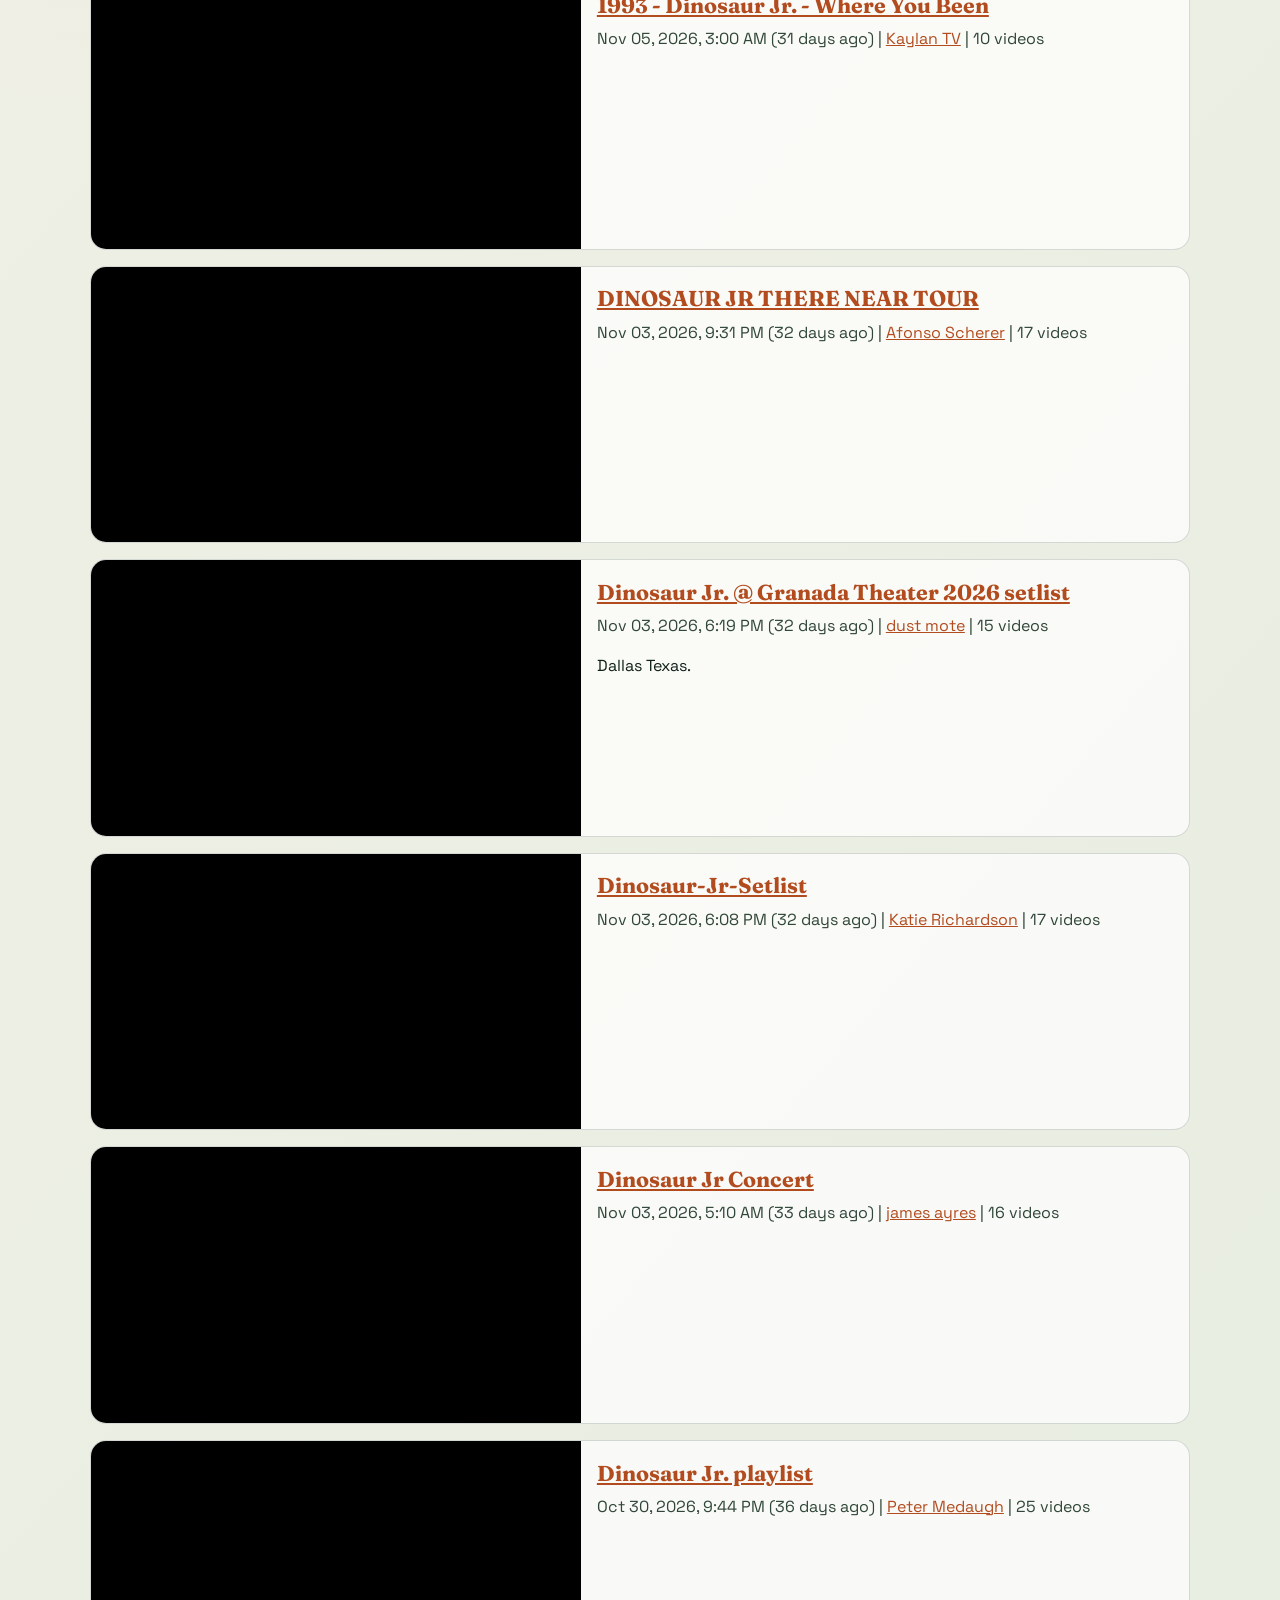
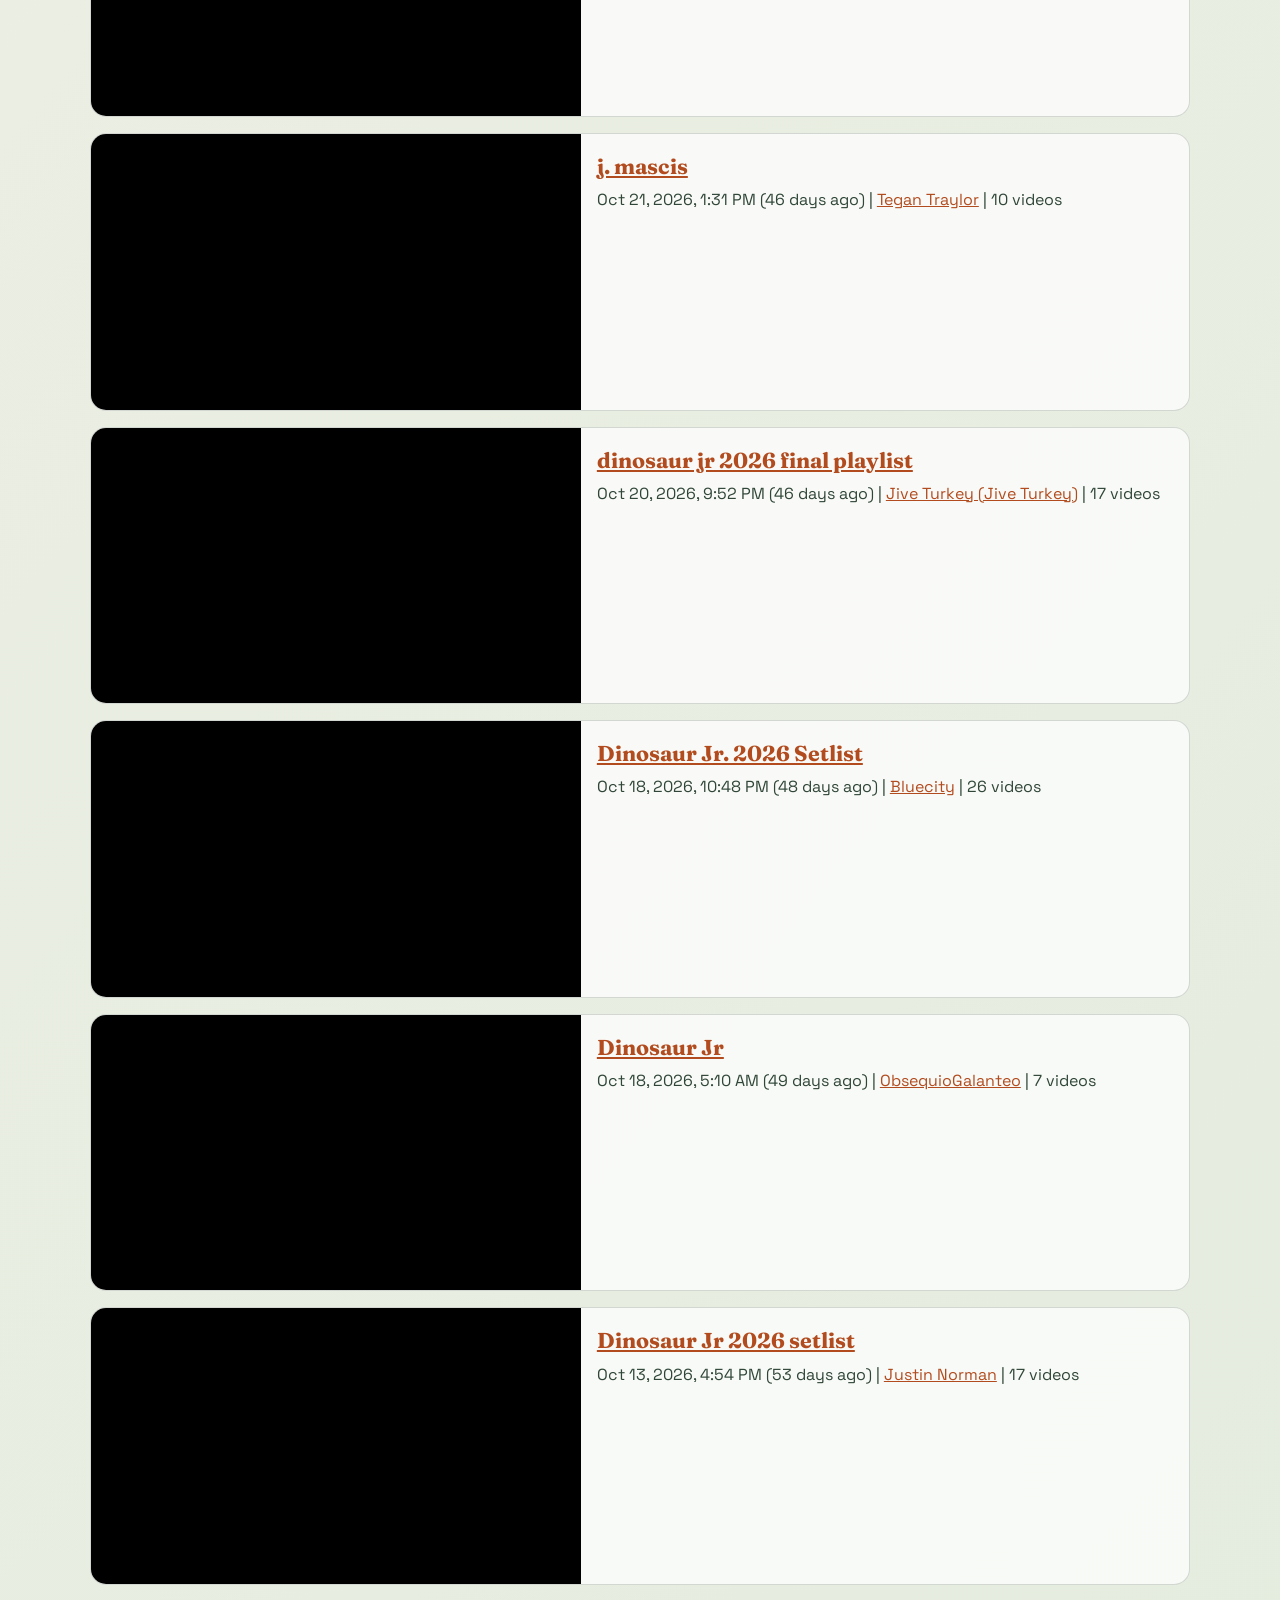
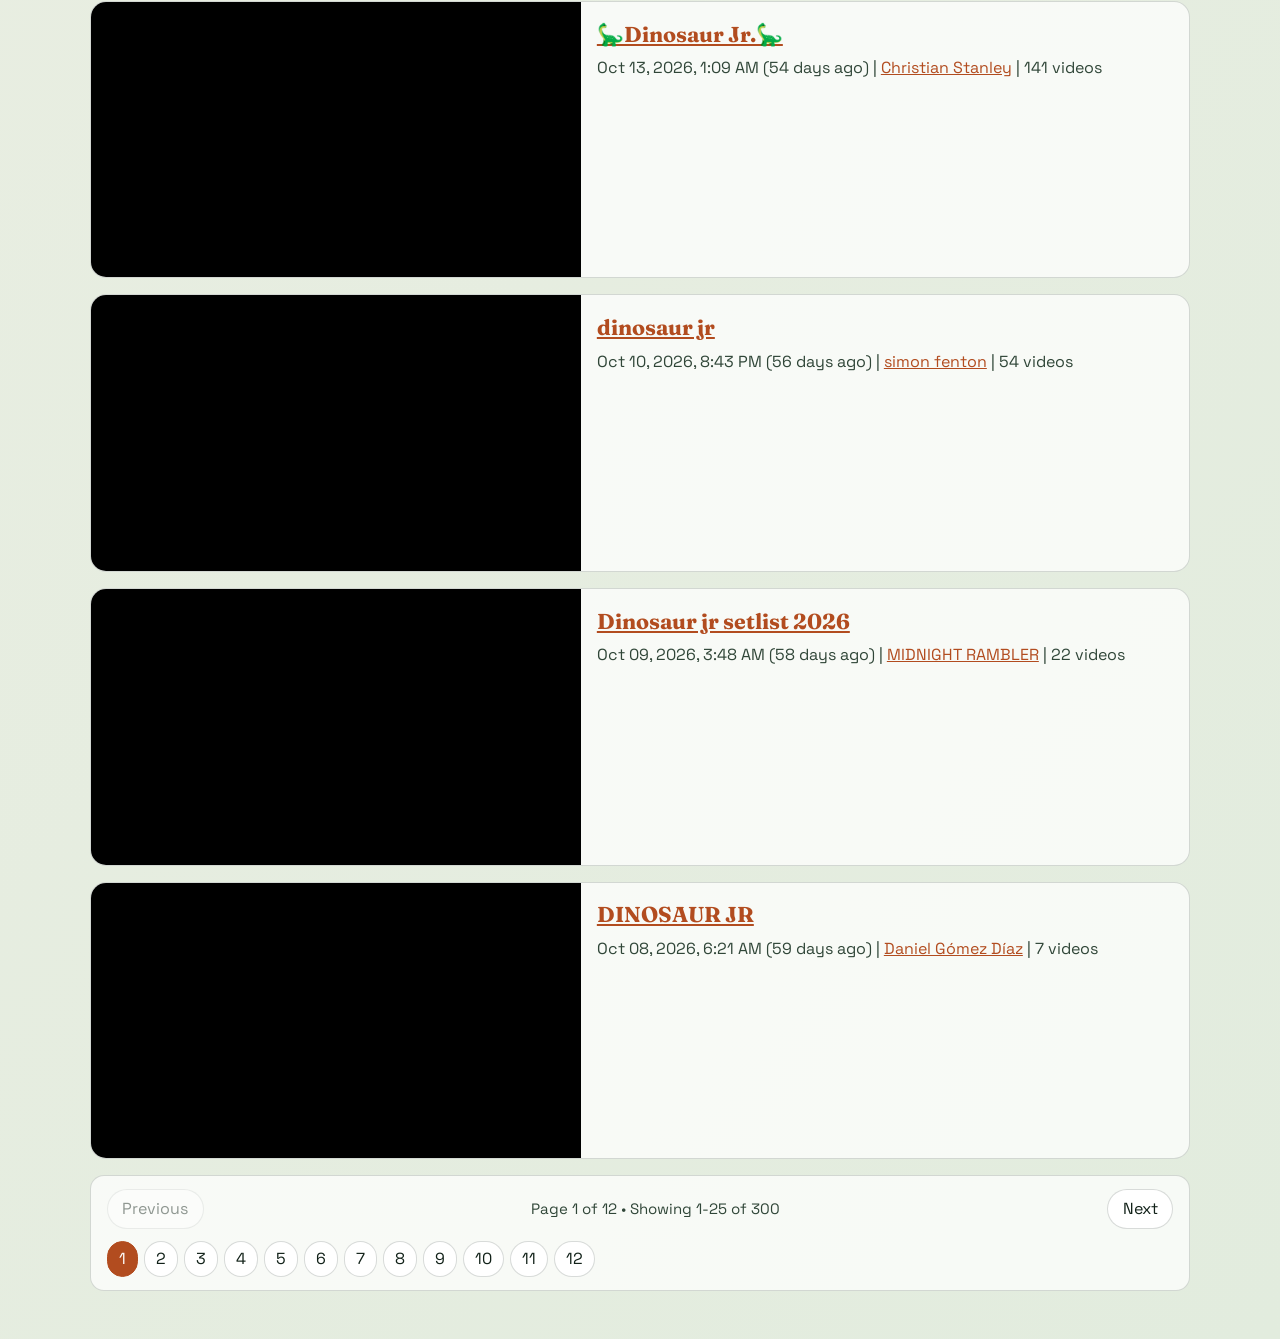
==== commit 18f794bb: "chore: refresh YouTube results and playlists" ====
--- a/docs/playlists.html
+++ b/docs/playlists.html
@@ -16,7 +16,7 @@
       <p class="eyebrow">YouTube Playlists</p>
       <h1>Latest Playlists</h1>
             <p class="lede">Query: <a href="https://www.youtube.com/results?search_query=%22dinosaur+jr%22+OR+mascis+OR+%22j+mascis%22+OR+%22jmascis%22+OR+sebadoh+OR+%22lou+Barlow%22+OR+%22dinosaurjr%22" target="_blank" rel="noopener noreferrer">&quot;dinosaur jr&quot; OR mascis OR &quot;j mascis&quot; OR &quot;jmascis&quot; OR sebadoh OR &quot;lou Barlow&quot; OR &quot;dinosaurjr&quot;</a></p>
-            <p class="meta">Latest successful fetch: <span class="js-time" data-time-iso="2026-11-25T12:01:50Z">2026-11-25 12:01 UTC</span> | Total playlists: 300</p>
+            <p class="meta">Latest successful fetch: <span class="js-time" data-time-iso="2026-11-26T00:03:33Z">2026-11-26 00:03 UTC</span> | Total playlists: 300</p>
     </header>
 
         <section class="video-grid" data-page-size="25">
@@ -1284,6 +1284,26 @@
 <article class="video-card">
   <div class="embed-wrap">
     <iframe
+      src="https://www.youtube.com/embed/videoseries?list=PLDCjSqcE-gIRhWkalTkgy6E8qKEktrzdz"
+      title="Dinosaur Jr. - 2011-06-26: Variety Playhouse, Athens, GA, USA (Full Album)"
+      loading="lazy"
+      allow="accelerometer; autoplay; clipboard-write; encrypted-media; gyroscope; picture-in-picture; web-share"
+      referrerpolicy="strict-origin-when-cross-origin"
+      allowfullscreen>
+    </iframe>
+  </div>
+
+  <div class="video-content">
+    <h2><a href="https://www.youtube.com/playlist?list=PLDCjSqcE-gIRhWkalTkgy6E8qKEktrzdz" target="_blank" rel="noopener noreferrer">Dinosaur Jr. - 2011-06-26: Variety Playhouse, Athens, GA, USA (Full Album)</a></h2>
+                <p class="video-meta"><span class="js-time" data-time-iso="2026-06-03T01:17:54Z">2026-06-03 01:17 UTC</span> | <a href="https://www.youtube.com/channel/UC2syjFT6OSXb986kkMxPQ4A" target="_blank" rel="noopener noreferrer">Madelaine Veres</a> | 50 videos</p>
+    <p></p>
+  </div>
+</article>
+
+
+<article class="video-card">
+  <div class="embed-wrap">
+    <iframe
       src="https://www.youtube.com/embed/videoseries?list=PLrfGczV1yvilfJgfO_TtxafwLCVGPZIUL"
       title="Dinosaur Jr.  1987-09-20: Richmond, VA, USA | FULL ALBUM"
       loading="lazy"
@@ -1336,26 +1356,6 @@
   <div class="video-content">
     <h2><a href="https://www.youtube.com/playlist?list=PLw6hLIED2TjqNCsVjsWP259t01KOAmsnB" target="_blank" rel="noopener noreferrer">Dinosaur Jr</a></h2>
                 <p class="video-meta"><span class="js-time" data-time-iso="2026-06-02T18:06:47Z">2026-06-02 18:06 UTC</span> | <a href="https://www.youtube.com/channel/UCgZ5JT8BdgVs_r4uZ_vLY4g" target="_blank" rel="noopener noreferrer">Mauro D&#x27;Alo&#x27;</a> | 39 videos</p>
-    <p></p>
-  </div>
-</article>
-
-
-<article class="video-card">
-  <div class="embed-wrap">
-    <iframe
-      src="https://www.youtube.com/embed/videoseries?list=PL-UfIOU7hzBxMNb3iL4uteXM__yNOfm3b"
-      title="Dinosaur Jr.  2011-06-26: Variety Playhouse, Athens, GA, USA | FULL ALBUM"
-      loading="lazy"
-      allow="accelerometer; autoplay; clipboard-write; encrypted-media; gyroscope; picture-in-picture; web-share"
-      referrerpolicy="strict-origin-when-cross-origin"
-      allowfullscreen>
-    </iframe>
-  </div>
-
-  <div class="video-content">
-    <h2><a href="https://www.youtube.com/playlist?list=PL-UfIOU7hzBxMNb3iL4uteXM__yNOfm3b" target="_blank" rel="noopener noreferrer">Dinosaur Jr.  2011-06-26: Variety Playhouse, Athens, GA, USA | FULL ALBUM</a></h2>
-                <p class="video-meta"><span class="js-time" data-time-iso="2026-05-31T15:17:15Z">2026-05-31 15:17 UTC</span> | <a href="https://www.youtube.com/channel/UCRa5uM2sQtVDd6vOYWqTiAQ" target="_blank" rel="noopener noreferrer">Herman Gault</a> | 50 videos</p>
     <p></p>
   </div>
 </article>
@@ -4024,6 +4024,26 @@
 <article class="video-card">
   <div class="embed-wrap">
     <iframe
+      src="https://www.youtube.com/embed/videoseries?list=PLmElE5AEv9UL8249CDAeghLb9KXhXTKkU"
+      title="Dinosaur Jr"
+      loading="lazy"
+      allow="accelerometer; autoplay; clipboard-write; encrypted-media; gyroscope; picture-in-picture; web-share"
+      referrerpolicy="strict-origin-when-cross-origin"
+      allowfullscreen>
+    </iframe>
+  </div>
+
+  <div class="video-content">
+    <h2><a href="https://www.youtube.com/playlist?list=PLmElE5AEv9UL8249CDAeghLb9KXhXTKkU" target="_blank" rel="noopener noreferrer">Dinosaur Jr</a></h2>
+                <p class="video-meta"><span class="js-time" data-time-iso="2024-08-21T11:57:29Z">2024-08-21 11:57 UTC</span> | <a href="https://www.youtube.com/channel/UCJFxhYfsJRNoWCUydrTdLnA" target="_blank" rel="noopener noreferrer">Bryan&#x27;s Songs</a> | 14 videos</p>
+    <p></p>
+  </div>
+</article>
+
+
+<article class="video-card">
+  <div class="embed-wrap">
+    <iframe
       src="https://www.youtube.com/embed/videoseries?list=PL2cBCCOPU34H6ZHaHZxmb0uulqfylswb0"
       title="EAR-BLEEDING COUNTRY: THE BEST OF DINOSAUR JR. (2001)"
       loading="lazy"
@@ -4056,6 +4076,26 @@
   <div class="video-content">
     <h2><a href="https://www.youtube.com/playlist?list=PLVOGnIbP7ODTl6kk5n4xoYeSBqVq9rtaI" target="_blank" rel="noopener noreferrer">Dinosaur Jr</a></h2>
                 <p class="video-meta"><span class="js-time" data-time-iso="2024-07-10T20:36:40Z">2024-07-10 20:36 UTC</span> | <a href="https://www.youtube.com/channel/UCdCQxJLW7NEHzNiHH5aDBCQ" target="_blank" rel="noopener noreferrer">Jeff Bush</a> | 14 videos</p>
+    <p></p>
+  </div>
+</article>
+
+
+<article class="video-card">
+  <div class="embed-wrap">
+    <iframe
+      src="https://www.youtube.com/embed/videoseries?list=PLitKtRQYOI1i2ZYl3x9KeQTrsbP3VyZRM"
+      title="Dinosaur Jr"
+      loading="lazy"
+      allow="accelerometer; autoplay; clipboard-write; encrypted-media; gyroscope; picture-in-picture; web-share"
+      referrerpolicy="strict-origin-when-cross-origin"
+      allowfullscreen>
+    </iframe>
+  </div>
+
+  <div class="video-content">
+    <h2><a href="https://www.youtube.com/playlist?list=PLitKtRQYOI1i2ZYl3x9KeQTrsbP3VyZRM" target="_blank" rel="noopener noreferrer">Dinosaur Jr</a></h2>
+                <p class="video-meta"><span class="js-time" data-time-iso="2024-07-04T23:05:28Z">2024-07-04 23:05 UTC</span> | <a href="https://www.youtube.com/channel/UCDw5vcRNul5AkudrBDZ3-eA" target="_blank" rel="noopener noreferrer">Koopa</a> | 40 videos</p>
     <p></p>
   </div>
 </article>
@@ -4384,6 +4424,26 @@
 <article class="video-card">
   <div class="embed-wrap">
     <iframe
+      src="https://www.youtube.com/embed/videoseries?list=PLbOGt8cOph4UKLyTyG_6ldqTyVvD_ZhVW"
+      title="Sebadoh"
+      loading="lazy"
+      allow="accelerometer; autoplay; clipboard-write; encrypted-media; gyroscope; picture-in-picture; web-share"
+      referrerpolicy="strict-origin-when-cross-origin"
+      allowfullscreen>
+    </iframe>
+  </div>
+
+  <div class="video-content">
+    <h2><a href="https://www.youtube.com/playlist?list=PLbOGt8cOph4UKLyTyG_6ldqTyVvD_ZhVW" target="_blank" rel="noopener noreferrer">Sebadoh</a></h2>
+                <p class="video-meta"><span class="js-time" data-time-iso="2024-02-22T00:41:49Z">2024-02-22 00:41 UTC</span> | <a href="https://www.youtube.com/channel/UCsgEkEWaXKQwrhlLHFbcQFw" target="_blank" rel="noopener noreferrer">Sub Pop</a> | 139 videos</p>
+    <p>The essential songs you need to hear from Sebadoh on Sub Pop. Follow Sub Pop on YouTube for updates and more!</p>
+  </div>
+</article>
+
+
+<article class="video-card">
+  <div class="embed-wrap">
+    <iframe
       src="https://www.youtube.com/embed/videoseries?list=PLW5upGhTSBiqcqGjKLKdTCjzIe-lS_wQk"
       title="dinosaur jr"
       loading="lazy"
@@ -4624,26 +4684,6 @@
 <article class="video-card">
   <div class="embed-wrap">
     <iframe
-      src="https://www.youtube.com/embed/videoseries?list=PLUX4TTXGDj7PdRYH0WlPaySaXUFVQfwO5"
-      title="J Mascis"
-      loading="lazy"
-      allow="accelerometer; autoplay; clipboard-write; encrypted-media; gyroscope; picture-in-picture; web-share"
-      referrerpolicy="strict-origin-when-cross-origin"
-      allowfullscreen>
-    </iframe>
-  </div>
-
-  <div class="video-content">
-    <h2><a href="https://www.youtube.com/playlist?list=PLUX4TTXGDj7PdRYH0WlPaySaXUFVQfwO5" target="_blank" rel="noopener noreferrer">J Mascis</a></h2>
-                <p class="video-meta"><span class="js-time" data-time-iso="2023-12-12T23:21:38Z">2023-12-12 23:21 UTC</span> | <a href="https://www.youtube.com/channel/UC59nMB8dY_dxC2OvqMvgt6g" target="_blank" rel="noopener noreferrer">Morrigan</a> | 85 videos</p>
-    <p></p>
-  </div>
-</article>
-
-
-<article class="video-card">
-  <div class="embed-wrap">
-    <iframe
       src="https://www.youtube.com/embed/videoseries?list=PLHyK9_YNVyBi0eg4M8iTlnU7eNyZy2q39"
       title="DINOSAUR JR"
       loading="lazy"
@@ -4656,26 +4696,6 @@
   <div class="video-content">
     <h2><a href="https://www.youtube.com/playlist?list=PLHyK9_YNVyBi0eg4M8iTlnU7eNyZy2q39" target="_blank" rel="noopener noreferrer">DINOSAUR JR</a></h2>
                 <p class="video-meta"><span class="js-time" data-time-iso="2023-11-20T13:29:19Z">2023-11-20 13:29 UTC</span> | <a href="https://www.youtube.com/channel/UCQjVvURWcRdc3lkFS_fxjLA" target="_blank" rel="noopener noreferrer">Dave Leafey</a> | 56 videos</p>
-    <p></p>
-  </div>
-</article>
-
-
-<article class="video-card">
-  <div class="embed-wrap">
-    <iframe
-      src="https://www.youtube.com/embed/videoseries?list=PLnE6zQinjtyYefPPMVfVQnoYGtnatHTKu"
-      title="j mascis"
-      loading="lazy"
-      allow="accelerometer; autoplay; clipboard-write; encrypted-media; gyroscope; picture-in-picture; web-share"
-      referrerpolicy="strict-origin-when-cross-origin"
-      allowfullscreen>
-    </iframe>
-  </div>
-
-  <div class="video-content">
-    <h2><a href="https://www.youtube.com/playlist?list=PLnE6zQinjtyYefPPMVfVQnoYGtnatHTKu" target="_blank" rel="noopener noreferrer">j mascis</a></h2>
-                <p class="video-meta"><span class="js-time" data-time-iso="2023-10-26T19:54:30Z">2023-10-26 19:54 UTC</span> | <a href="https://www.youtube.com/channel/UCJC4cKUsq2TAFHgH0ju7GkQ" target="_blank" rel="noopener noreferrer">Domenick M</a> | 58 videos</p>
     <p></p>
   </div>
 </article>
@@ -5004,26 +5024,6 @@
 <article class="video-card">
   <div class="embed-wrap">
     <iframe
-      src="https://www.youtube.com/embed/videoseries?list=PLtaSDEjFImG66xssjg7mLrNvpKsPDpQ5E"
-      title="DINOSAUR JR"
-      loading="lazy"
-      allow="accelerometer; autoplay; clipboard-write; encrypted-media; gyroscope; picture-in-picture; web-share"
-      referrerpolicy="strict-origin-when-cross-origin"
-      allowfullscreen>
-    </iframe>
-  </div>
-
-  <div class="video-content">
-    <h2><a href="https://www.youtube.com/playlist?list=PLtaSDEjFImG66xssjg7mLrNvpKsPDpQ5E" target="_blank" rel="noopener noreferrer">DINOSAUR JR</a></h2>
-                <p class="video-meta"><span class="js-time" data-time-iso="2023-03-12T18:21:40Z">2023-03-12 18:21 UTC</span> | <a href="https://www.youtube.com/channel/UCYY83d5HS12jefozLpm-OLQ" target="_blank" rel="noopener noreferrer">Chris McCabe</a> | 35 videos</p>
-    <p>Playlist converted by Soundiiz from another music platform ! https://soundiiz.com.</p>
-  </div>
-</article>
-
-
-<article class="video-card">
-  <div class="embed-wrap">
-    <iframe
       src="https://www.youtube.com/embed/videoseries?list=PL8OtATpmamzDCCvxsxKnCUcf0w2a_thxU"
       title="Snacksy Playlist: Dinosaur Jr"
       loading="lazy"
@@ -5064,26 +5064,6 @@
 <article class="video-card">
   <div class="embed-wrap">
     <iframe
-      src="https://www.youtube.com/embed/videoseries?list=PLY794u4ALcq-L55hOGs0qo6hsdTO-YCz-"
-      title="J Mascis"
-      loading="lazy"
-      allow="accelerometer; autoplay; clipboard-write; encrypted-media; gyroscope; picture-in-picture; web-share"
-      referrerpolicy="strict-origin-when-cross-origin"
-      allowfullscreen>
-    </iframe>
-  </div>
-
-  <div class="video-content">
-    <h2><a href="https://www.youtube.com/playlist?list=PLY794u4ALcq-L55hOGs0qo6hsdTO-YCz-" target="_blank" rel="noopener noreferrer">J Mascis</a></h2>
-                <p class="video-meta"><span class="js-time" data-time-iso="2022-12-22T12:59:17Z">2022-12-22 12:59 UTC</span> | <a href="https://www.youtube.com/channel/UC5AeMWXqQUVc7JoW9ySY50A" target="_blank" rel="noopener noreferrer">Liberty-Cap</a> | 60 videos</p>
-    <p></p>
-  </div>
-</article>
-
-
-<article class="video-card">
-  <div class="embed-wrap">
-    <iframe
       src="https://www.youtube.com/embed/videoseries?list=PLNZ0cTaAfacGENis3VnGQ81r2VG3V-VSq"
       title="Dinosaur Jr &amp; Guided by Voices @ Terminal 5 NYC on 12/03/2022"
       loading="lazy"
@@ -5364,26 +5344,6 @@
 <article class="video-card">
   <div class="embed-wrap">
     <iframe
-      src="https://www.youtube.com/embed/videoseries?list=PLVlA7k9mkZmsEQ9NMdR90euW3glm3CckZ"
-      title="J Mascis"
-      loading="lazy"
-      allow="accelerometer; autoplay; clipboard-write; encrypted-media; gyroscope; picture-in-picture; web-share"
-      referrerpolicy="strict-origin-when-cross-origin"
-      allowfullscreen>
-    </iframe>
-  </div>
-
-  <div class="video-content">
-    <h2><a href="https://www.youtube.com/playlist?list=PLVlA7k9mkZmsEQ9NMdR90euW3glm3CckZ" target="_blank" rel="noopener noreferrer">J Mascis</a></h2>
-                <p class="video-meta"><span class="js-time" data-time-iso="2022-03-28T17:50:19Z">2022-03-28 17:50 UTC</span> | <a href="https://www.youtube.com/channel/UCRoAXJho-d9iawQpw4-1zoA" target="_blank" rel="noopener noreferrer">Mirna Valhalla</a> | 25 videos</p>
-    <p></p>
-  </div>
-</article>
-
-
-<article class="video-card">
-  <div class="embed-wrap">
-    <iframe
       src="https://www.youtube.com/embed/videoseries?list=PLLJomVjCOvkijq5OCMgePfvi_OhPo7tbz"
       title="Dinosaur Jr"
       loading="lazy"
@@ -5504,6 +5464,26 @@
 <article class="video-card">
   <div class="embed-wrap">
     <iframe
+      src="https://www.youtube.com/embed/videoseries?list=PLPYjW-c-5XCgXEl_YcJfiPmxDpIetIE6F"
+      title="DINOSAUR JR."
+      loading="lazy"
+      allow="accelerometer; autoplay; clipboard-write; encrypted-media; gyroscope; picture-in-picture; web-share"
+      referrerpolicy="strict-origin-when-cross-origin"
+      allowfullscreen>
+    </iframe>
+  </div>
+
+  <div class="video-content">
+    <h2><a href="https://www.youtube.com/playlist?list=PLPYjW-c-5XCgXEl_YcJfiPmxDpIetIE6F" target="_blank" rel="noopener noreferrer">DINOSAUR JR.</a></h2>
+                <p class="video-meta"><span class="js-time" data-time-iso="2022-01-14T14:53:34Z">2022-01-14 14:53 UTC</span> | <a href="https://www.youtube.com/channel/UCWTyYxgewhyTNPkk6nbCoow" target="_blank" rel="noopener noreferrer">EDDIE NOVA</a> | 21 videos</p>
+    <p></p>
+  </div>
+</article>
+
+
+<article class="video-card">
+  <div class="embed-wrap">
+    <iframe
       src="https://www.youtube.com/embed/videoseries?list=PL6H4g-gc1PWzQjUOl7Pec70pesUIzVxRj"
       title="Witch-J. Mascis"
       loading="lazy"
@@ -5777,6 +5757,26 @@
     <h2><a href="https://www.youtube.com/playlist?list=PLu16OJOOzsq2MLdjRzvCKEyRVvfIZ7WrI" target="_blank" rel="noopener noreferrer">Dinosaur jr</a></h2>
                 <p class="video-meta"><span class="js-time" data-time-iso="2021-06-19T23:29:00Z">2021-06-19 23:29 UTC</span> | <a href="https://www.youtube.com/channel/UC3Wu6n2AaC0gMfObyTNgZ5g" target="_blank" rel="noopener noreferrer">tetilatus</a> | 8 videos</p>
     <p></p>
+  </div>
+</article>
+
+
+<article class="video-card">
+  <div class="embed-wrap">
+    <iframe
+      src="https://www.youtube.com/embed/videoseries?list=PLTwBzh1VktznUhj8Wb1w3UfbjoJiXN6ve"
+      title="Disco express : Dinosaur Jr."
+      loading="lazy"
+      allow="accelerometer; autoplay; clipboard-write; encrypted-media; gyroscope; picture-in-picture; web-share"
+      referrerpolicy="strict-origin-when-cross-origin"
+      allowfullscreen>
+    </iframe>
+  </div>
+
+  <div class="video-content">
+    <h2><a href="https://www.youtube.com/playlist?list=PLTwBzh1VktznUhj8Wb1w3UfbjoJiXN6ve" target="_blank" rel="noopener noreferrer">Disco express : Dinosaur Jr.</a></h2>
+                <p class="video-meta"><span class="js-time" data-time-iso="2021-05-09T08:10:53Z">2021-05-09 08:10 UTC</span> | <a href="https://www.youtube.com/channel/UC_t7wBoFuU6Vw41QOxei_FQ" target="_blank" rel="noopener noreferrer">Exit Musik</a> | 20 videos</p>
+    <p>Article à retrouver sur exitmusik.fr.</p>
   </div>
 </article>
 
@@ -5844,26 +5844,6 @@
 <article class="video-card">
   <div class="embed-wrap">
     <iframe
-      src="https://www.youtube.com/embed/videoseries?list=PLyOk_iko4xE6GMqDmPqzyzSm_-MXf-OHI"
-      title="J. Mascis"
-      loading="lazy"
-      allow="accelerometer; autoplay; clipboard-write; encrypted-media; gyroscope; picture-in-picture; web-share"
-      referrerpolicy="strict-origin-when-cross-origin"
-      allowfullscreen>
-    </iframe>
-  </div>
-
-  <div class="video-content">
-    <h2><a href="https://www.youtube.com/playlist?list=PLyOk_iko4xE6GMqDmPqzyzSm_-MXf-OHI" target="_blank" rel="noopener noreferrer">J. Mascis</a></h2>
-                <p class="video-meta"><span class="js-time" data-time-iso="2021-04-02T17:33:30Z">2021-04-02 17:33 UTC</span> | <a href="https://www.youtube.com/channel/UCo6w9EvJBfPSwthU0fLZm_Q" target="_blank" rel="noopener noreferrer">huh</a> | 118 videos</p>
-    <p></p>
-  </div>
-</article>
-
-
-<article class="video-card">
-  <div class="embed-wrap">
-    <iframe
       src="https://www.youtube.com/embed/videoseries?list=PLoB11Z8A5Nz-9skO3QXfzoWe-dav69BgQ"
       title="Lou Barlow - Reason to Live"
       loading="lazy"
@@ -5876,26 +5856,6 @@
   <div class="video-content">
     <h2><a href="https://www.youtube.com/playlist?list=PLoB11Z8A5Nz-9skO3QXfzoWe-dav69BgQ" target="_blank" rel="noopener noreferrer">Lou Barlow - Reason to Live</a></h2>
                 <p class="video-meta"><span class="js-time" data-time-iso="2021-03-29T15:04:11Z">2021-03-29 15:04 UTC</span> | <a href="https://www.youtube.com/channel/UCVqqooL0OLCftRt3s_6BBlQ" target="_blank" rel="noopener noreferrer">Joyful Noise Recordings</a> | 17 videos</p>
-    <p></p>
-  </div>
-</article>
-
-
-<article class="video-card">
-  <div class="embed-wrap">
-    <iframe
-      src="https://www.youtube.com/embed/videoseries?list=PLHtWhfLVOoRGxlvC2jCyFwJ4odjm2f0rQ"
-      title="J\u30fbmascis"
-      loading="lazy"
-      allow="accelerometer; autoplay; clipboard-write; encrypted-media; gyroscope; picture-in-picture; web-share"
-      referrerpolicy="strict-origin-when-cross-origin"
-      allowfullscreen>
-    </iframe>
-  </div>
-
-  <div class="video-content">
-    <h2><a href="https://www.youtube.com/playlist?list=PLHtWhfLVOoRGxlvC2jCyFwJ4odjm2f0rQ" target="_blank" rel="noopener noreferrer">J・mascis</a></h2>
-                <p class="video-meta"><span class="js-time" data-time-iso="2021-03-13T23:31:53Z">2021-03-13 23:31 UTC</span> | <a href="https://www.youtube.com/channel/UCxpNFOJVd1juBZTBekRUElQ" target="_blank" rel="noopener noreferrer">清水裕久</a> | 19 videos</p>
     <p></p>
   </div>
 </article>
@@ -5984,6 +5944,66 @@
 <article class="video-card">
   <div class="embed-wrap">
     <iframe
+      src="https://www.youtube.com/embed/videoseries?list=PLFV4Gr8OvH_N39p-DjaxsdZsMgEwsxkzV"
+      title="Dinosaur Jr Best Imaginary Mixtape"
+      loading="lazy"
+      allow="accelerometer; autoplay; clipboard-write; encrypted-media; gyroscope; picture-in-picture; web-share"
+      referrerpolicy="strict-origin-when-cross-origin"
+      allowfullscreen>
+    </iframe>
+  </div>
+
+  <div class="video-content">
+    <h2><a href="https://www.youtube.com/playlist?list=PLFV4Gr8OvH_N39p-DjaxsdZsMgEwsxkzV" target="_blank" rel="noopener noreferrer">Dinosaur Jr Best Imaginary Mixtape</a></h2>
+                <p class="video-meta"><span class="js-time" data-time-iso="2021-01-13T01:53:23Z">2021-01-13 01:53 UTC</span> | <a href="https://www.youtube.com/channel/UCXayJVTj22Z6po2SVwsJn4Q" target="_blank" rel="noopener noreferrer">Andrew Bullock</a> | 19 videos</p>
+    <p>https://www.dinosaurjr.com.</p>
+  </div>
+</article>
+
+
+<article class="video-card">
+  <div class="embed-wrap">
+    <iframe
+      src="https://www.youtube.com/embed/videoseries?list=PLOGW1bBa98oK70VgZP4jA2r7pF5vUz6lq"
+      title="Dinosaur Jr. \u2013 Older Stuff"
+      loading="lazy"
+      allow="accelerometer; autoplay; clipboard-write; encrypted-media; gyroscope; picture-in-picture; web-share"
+      referrerpolicy="strict-origin-when-cross-origin"
+      allowfullscreen>
+    </iframe>
+  </div>
+
+  <div class="video-content">
+    <h2><a href="https://www.youtube.com/playlist?list=PLOGW1bBa98oK70VgZP4jA2r7pF5vUz6lq" target="_blank" rel="noopener noreferrer">Dinosaur Jr. – Older Stuff</a></h2>
+                <p class="video-meta"><span class="js-time" data-time-iso="2020-12-31T16:21:10Z">2020-12-31 16:21 UTC</span> | <a href="https://www.youtube.com/channel/UCEs0RqygqJ2K5eUqLwxmgAQ" target="_blank" rel="noopener noreferrer">Chris Hager</a> | 71 videos</p>
+    <p></p>
+  </div>
+</article>
+
+
+<article class="video-card">
+  <div class="embed-wrap">
+    <iframe
+      src="https://www.youtube.com/embed/videoseries?list=PLlqCTAn5ppFLSe0tlkFN4ylKOW_mhAPBk"
+      title="Dinosaur Jr. - Green Mind [1991] Vinyl rip"
+      loading="lazy"
+      allow="accelerometer; autoplay; clipboard-write; encrypted-media; gyroscope; picture-in-picture; web-share"
+      referrerpolicy="strict-origin-when-cross-origin"
+      allowfullscreen>
+    </iframe>
+  </div>
+
+  <div class="video-content">
+    <h2><a href="https://www.youtube.com/playlist?list=PLlqCTAn5ppFLSe0tlkFN4ylKOW_mhAPBk" target="_blank" rel="noopener noreferrer">Dinosaur Jr. - Green Mind [1991] Vinyl rip</a></h2>
+                <p class="video-meta"><span class="js-time" data-time-iso="2020-12-23T21:11:40Z">2020-12-23 21:11 UTC</span> | <a href="https://www.youtube.com/channel/UC3BcmKPmZawzC_vNfWagbFQ" target="_blank" rel="noopener noreferrer">Melómanu</a> | 10 videos</p>
+    <p></p>
+  </div>
+</article>
+
+
+<article class="video-card">
+  <div class="embed-wrap">
+    <iframe
       src="https://www.youtube.com/embed/videoseries?list=PLS80DLvJe1xp4RLSXyfRmeJg2-KCHrLDj"
       title="Dinosaur Jr Greatest Hits Vol 1"
       loading="lazy"
@@ -5997,26 +6017,6 @@
     <h2><a href="https://www.youtube.com/playlist?list=PLS80DLvJe1xp4RLSXyfRmeJg2-KCHrLDj" target="_blank" rel="noopener noreferrer">Dinosaur Jr Greatest Hits Vol 1</a></h2>
                 <p class="video-meta"><span class="js-time" data-time-iso="2020-12-14T06:29:27Z">2020-12-14 06:29 UTC</span> | <a href="https://www.youtube.com/channel/UCj5r1JDl633RrAvv0Zn6www" target="_blank" rel="noopener noreferrer">Stay Sharp Picks</a> | 10 videos</p>
     <p>rock alternative amherst mass legends jay mascis enjoy.</p>
-  </div>
-</article>
-
-
-<article class="video-card">
-  <div class="embed-wrap">
-    <iframe
-      src="https://www.youtube.com/embed/videoseries?list=PLzjee4oo3d9sQqHLjXn5Ku31uiXG24ce1"
-      title="J Mascis and Dinosaur Jr"
-      loading="lazy"
-      allow="accelerometer; autoplay; clipboard-write; encrypted-media; gyroscope; picture-in-picture; web-share"
-      referrerpolicy="strict-origin-when-cross-origin"
-      allowfullscreen>
-    </iframe>
-  </div>
-
-  <div class="video-content">
-    <h2><a href="https://www.youtube.com/playlist?list=PLzjee4oo3d9sQqHLjXn5Ku31uiXG24ce1" target="_blank" rel="noopener noreferrer">J Mascis and Dinosaur Jr</a></h2>
-                <p class="video-meta"><span class="js-time" data-time-iso="2020-12-09T12:23:54Z">2020-12-09 12:23 UTC</span> | <a href="https://www.youtube.com/channel/UCqFAqJQIaKaqCwIFTsUve7w" target="_blank" rel="noopener noreferrer">ProMark-5A-Oak</a> | 139 videos</p>
-    <p></p>
   </div>
 </article>
 
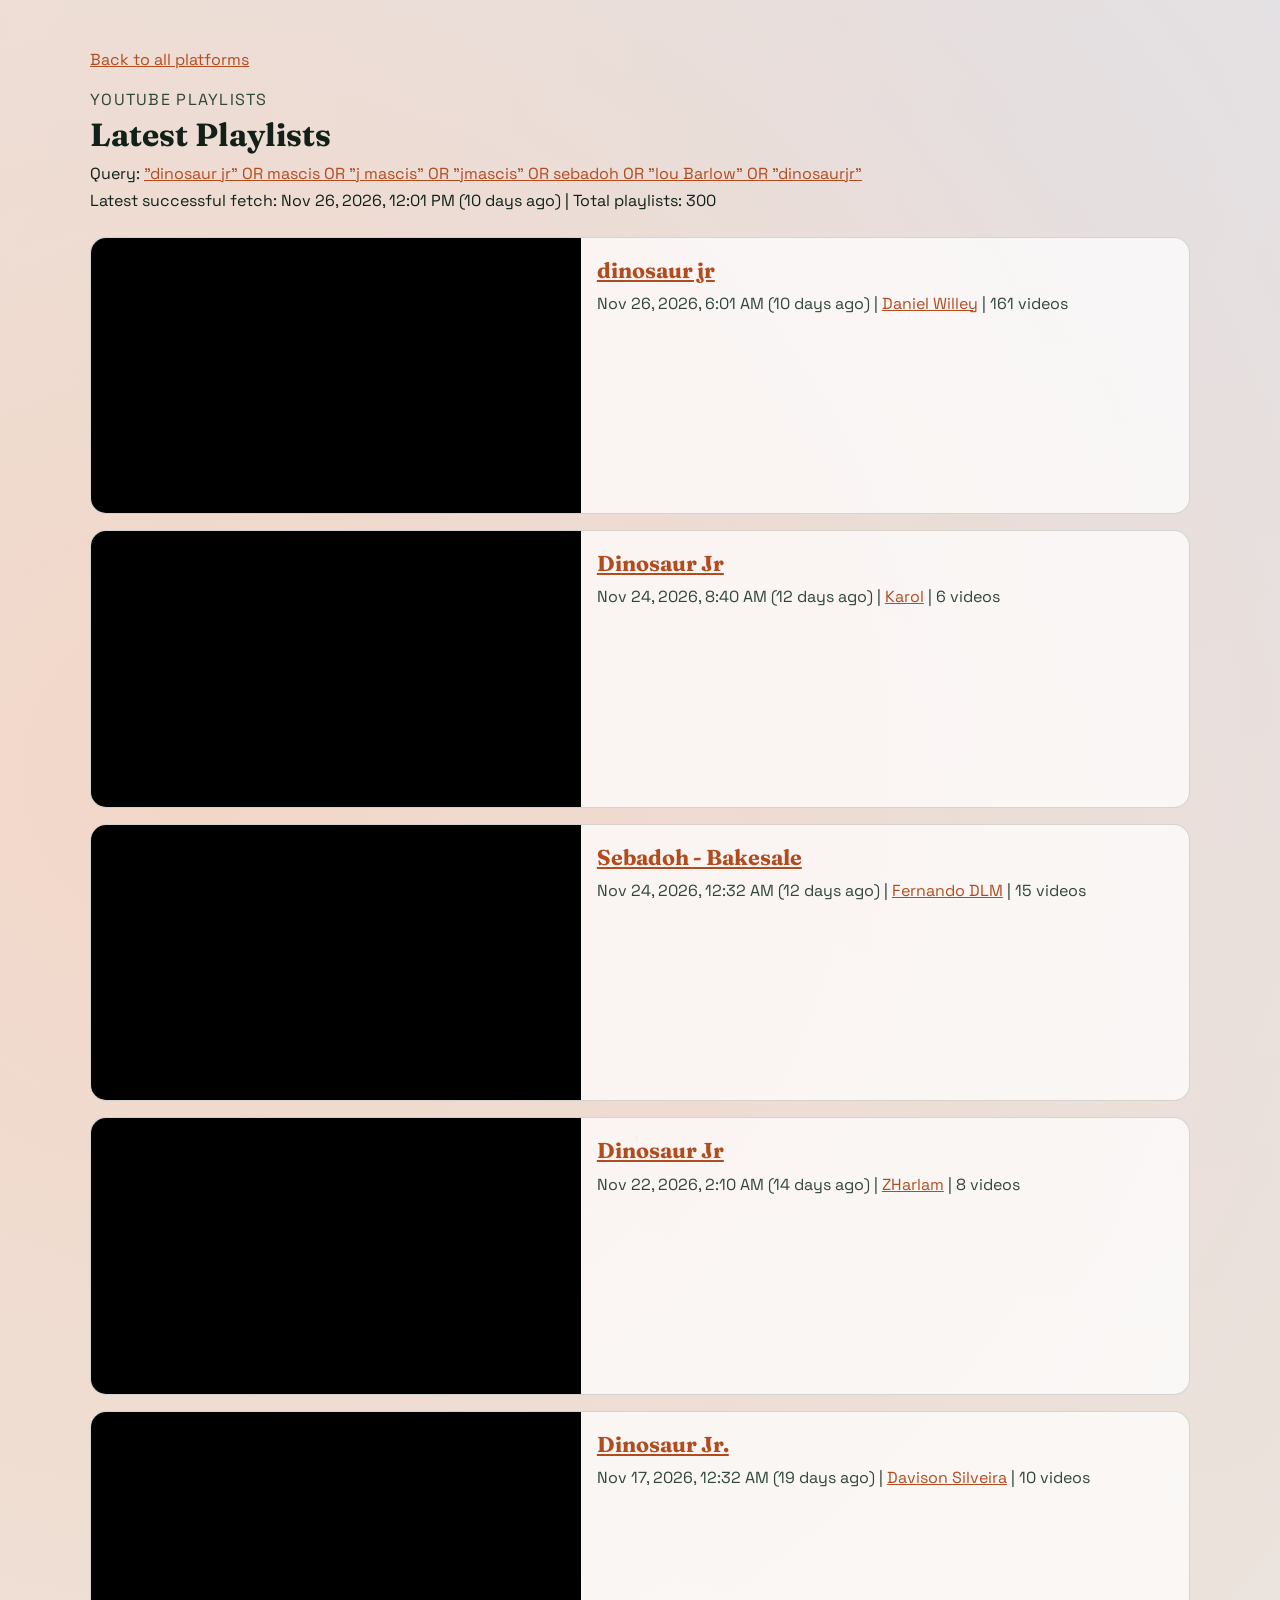
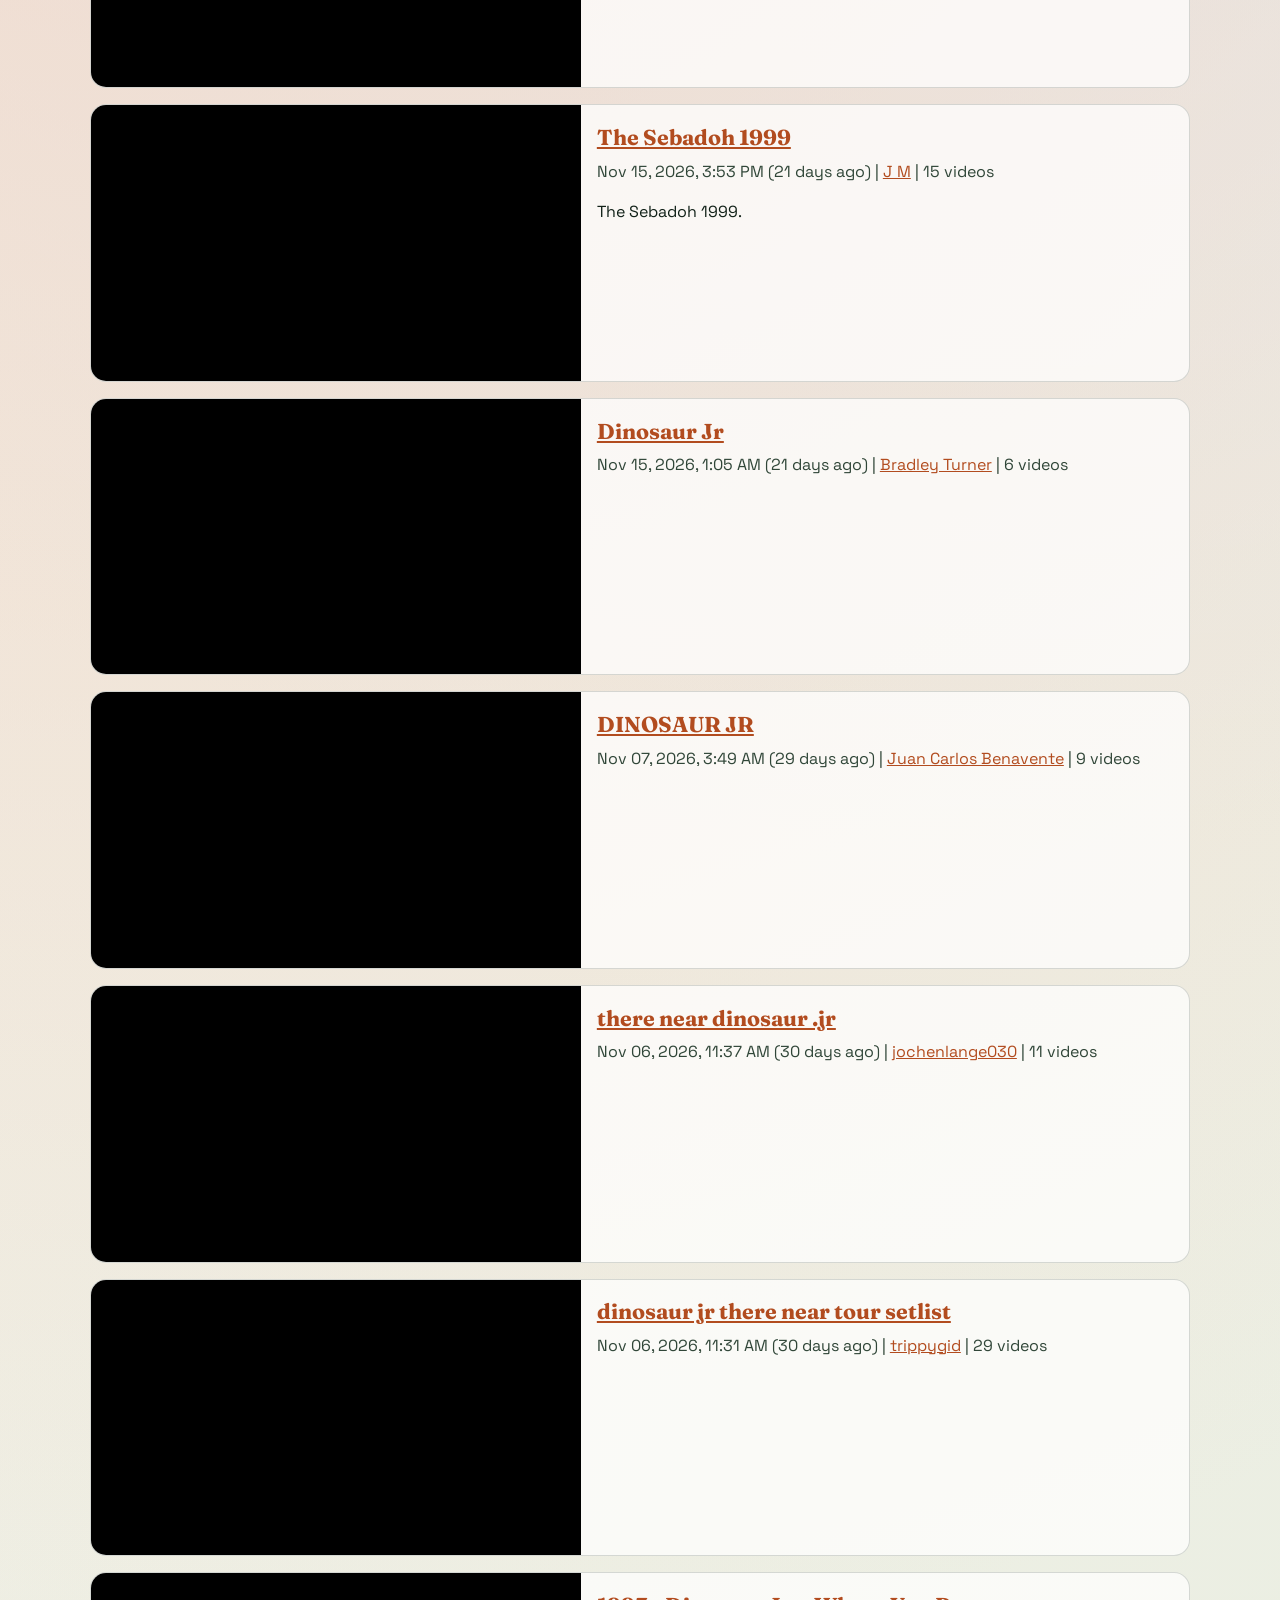
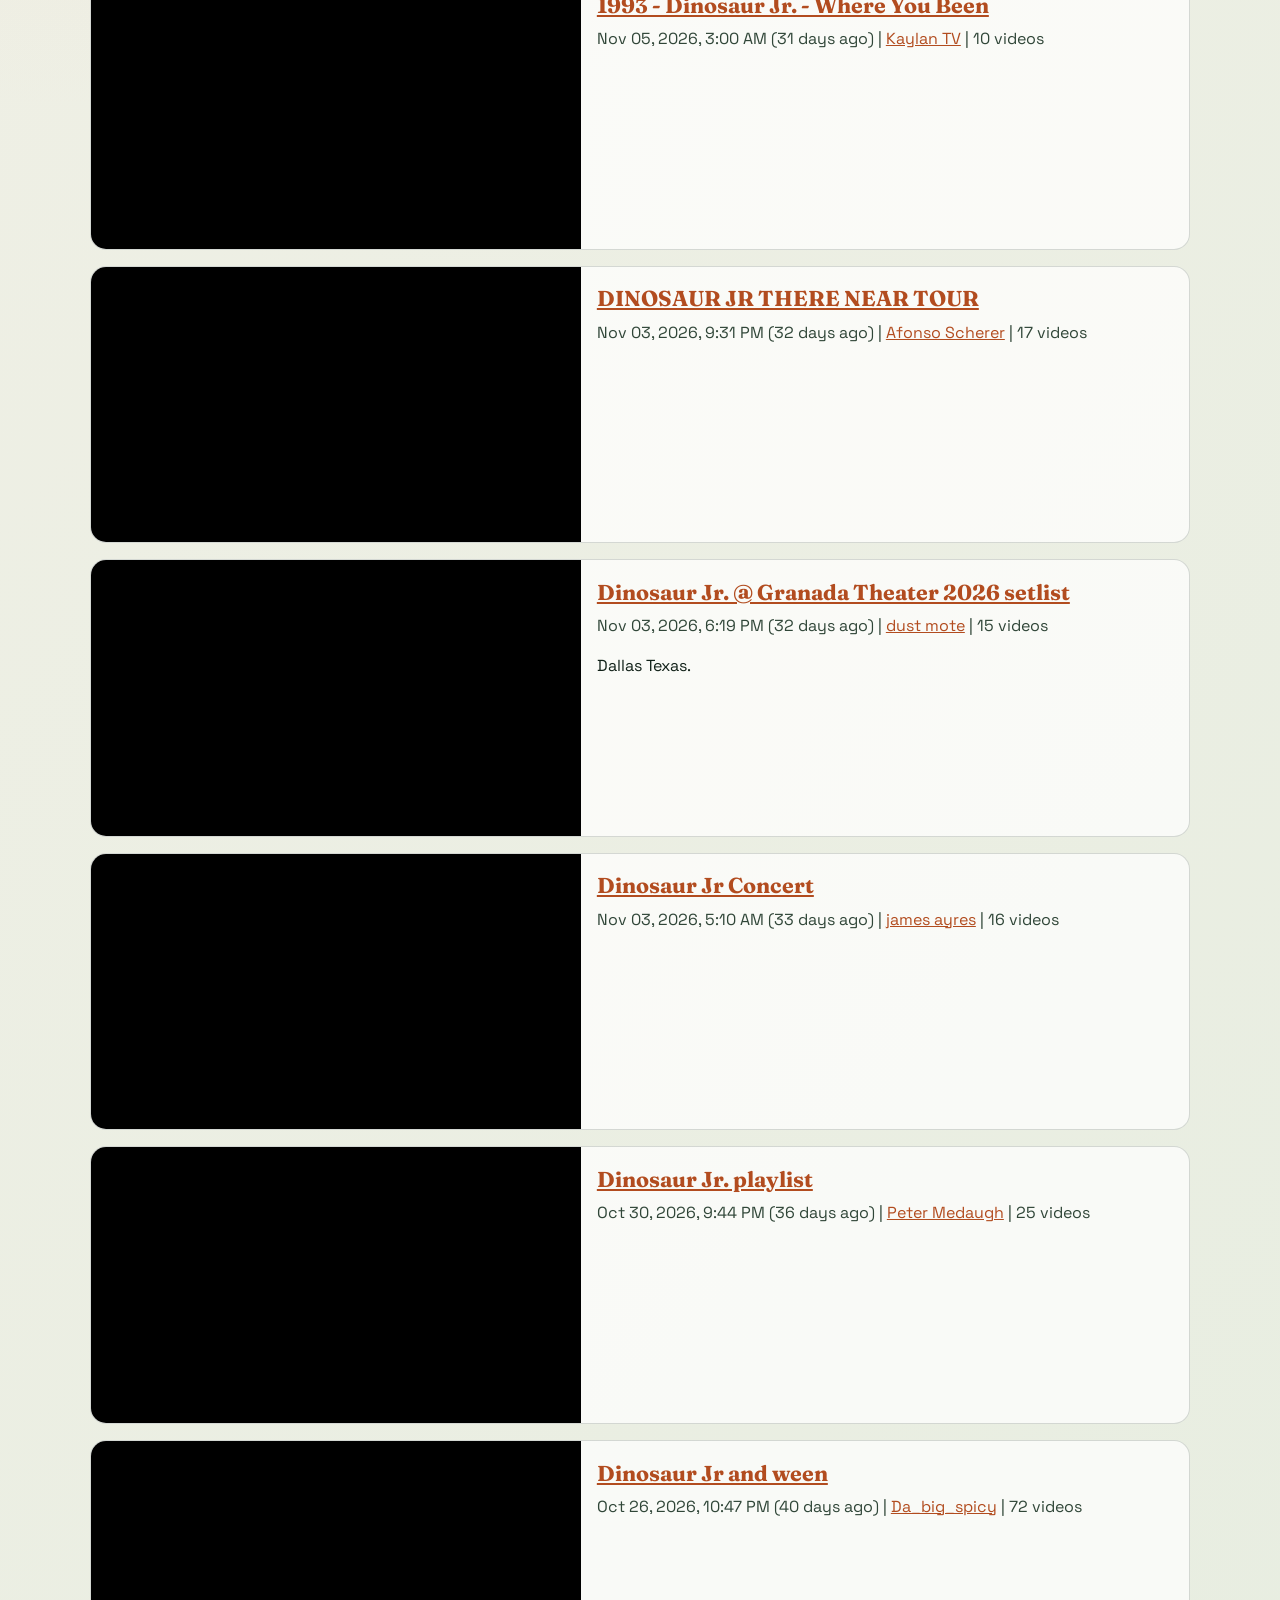
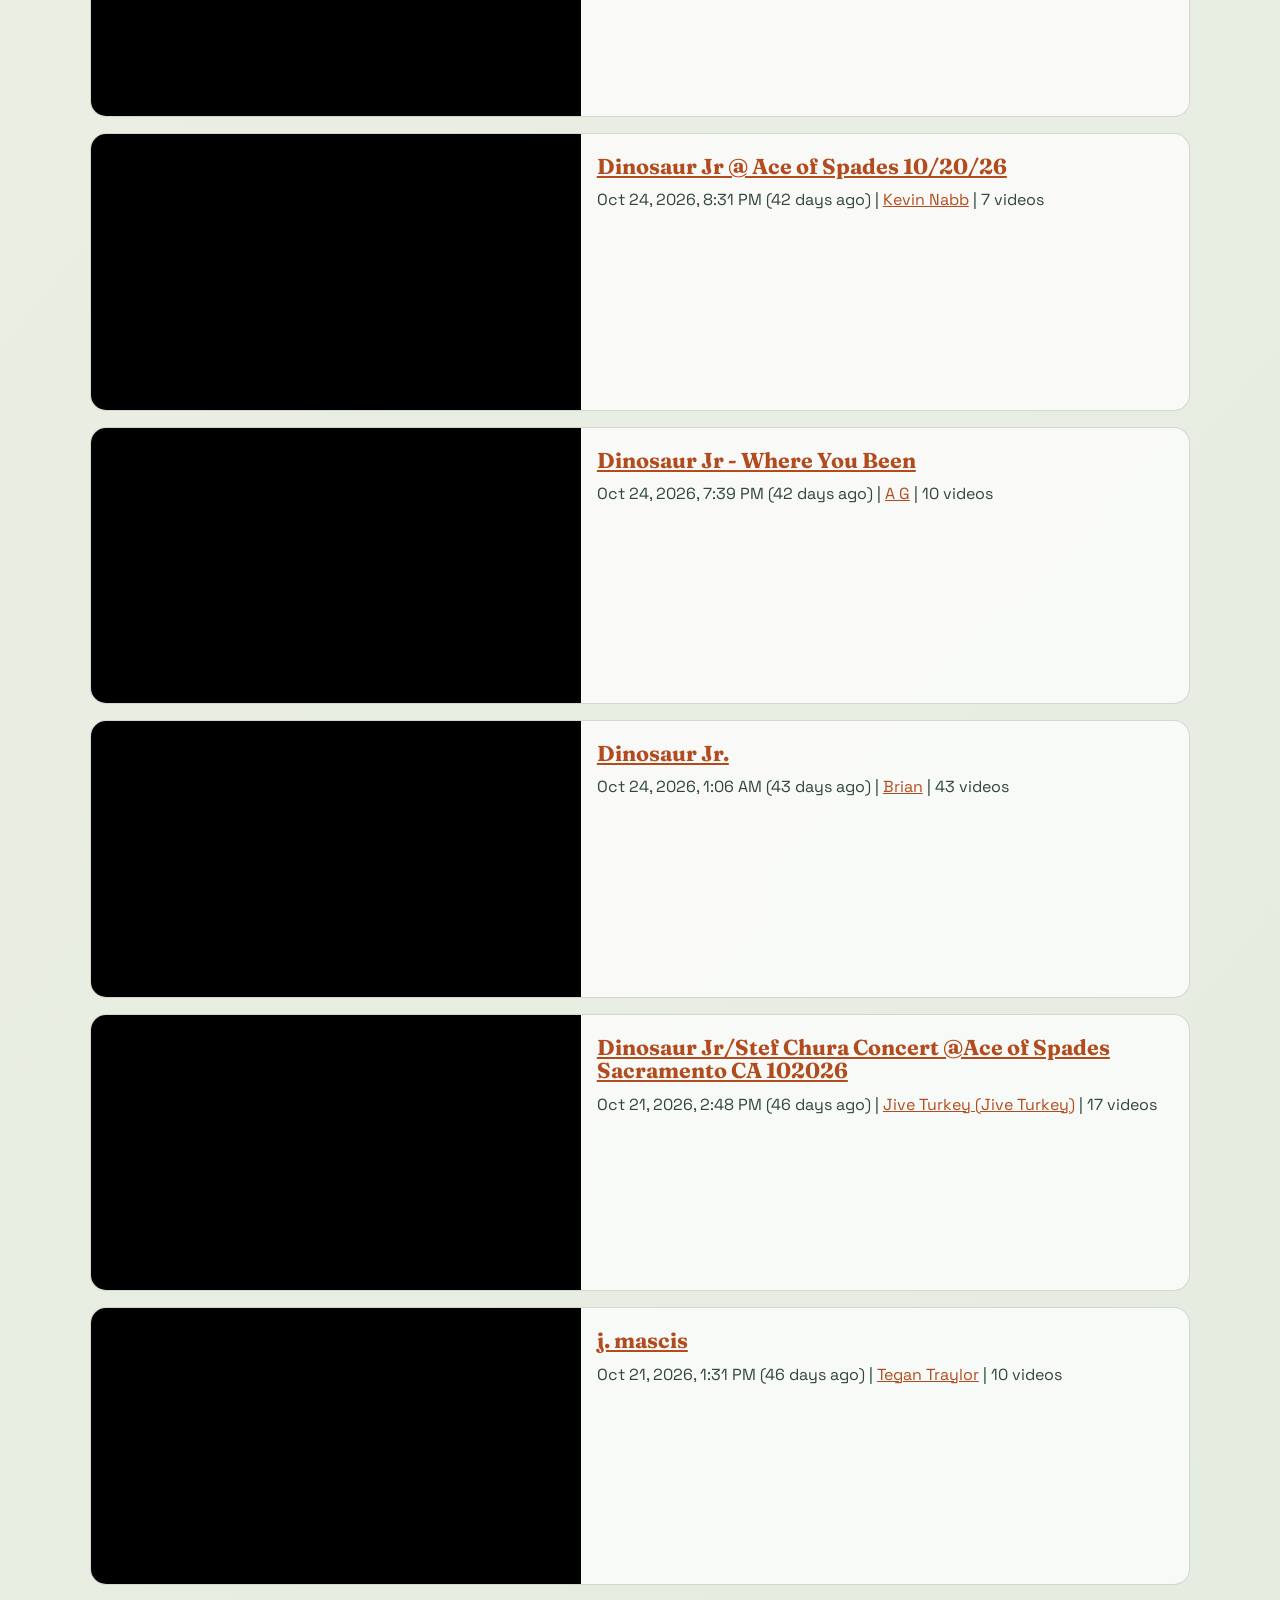
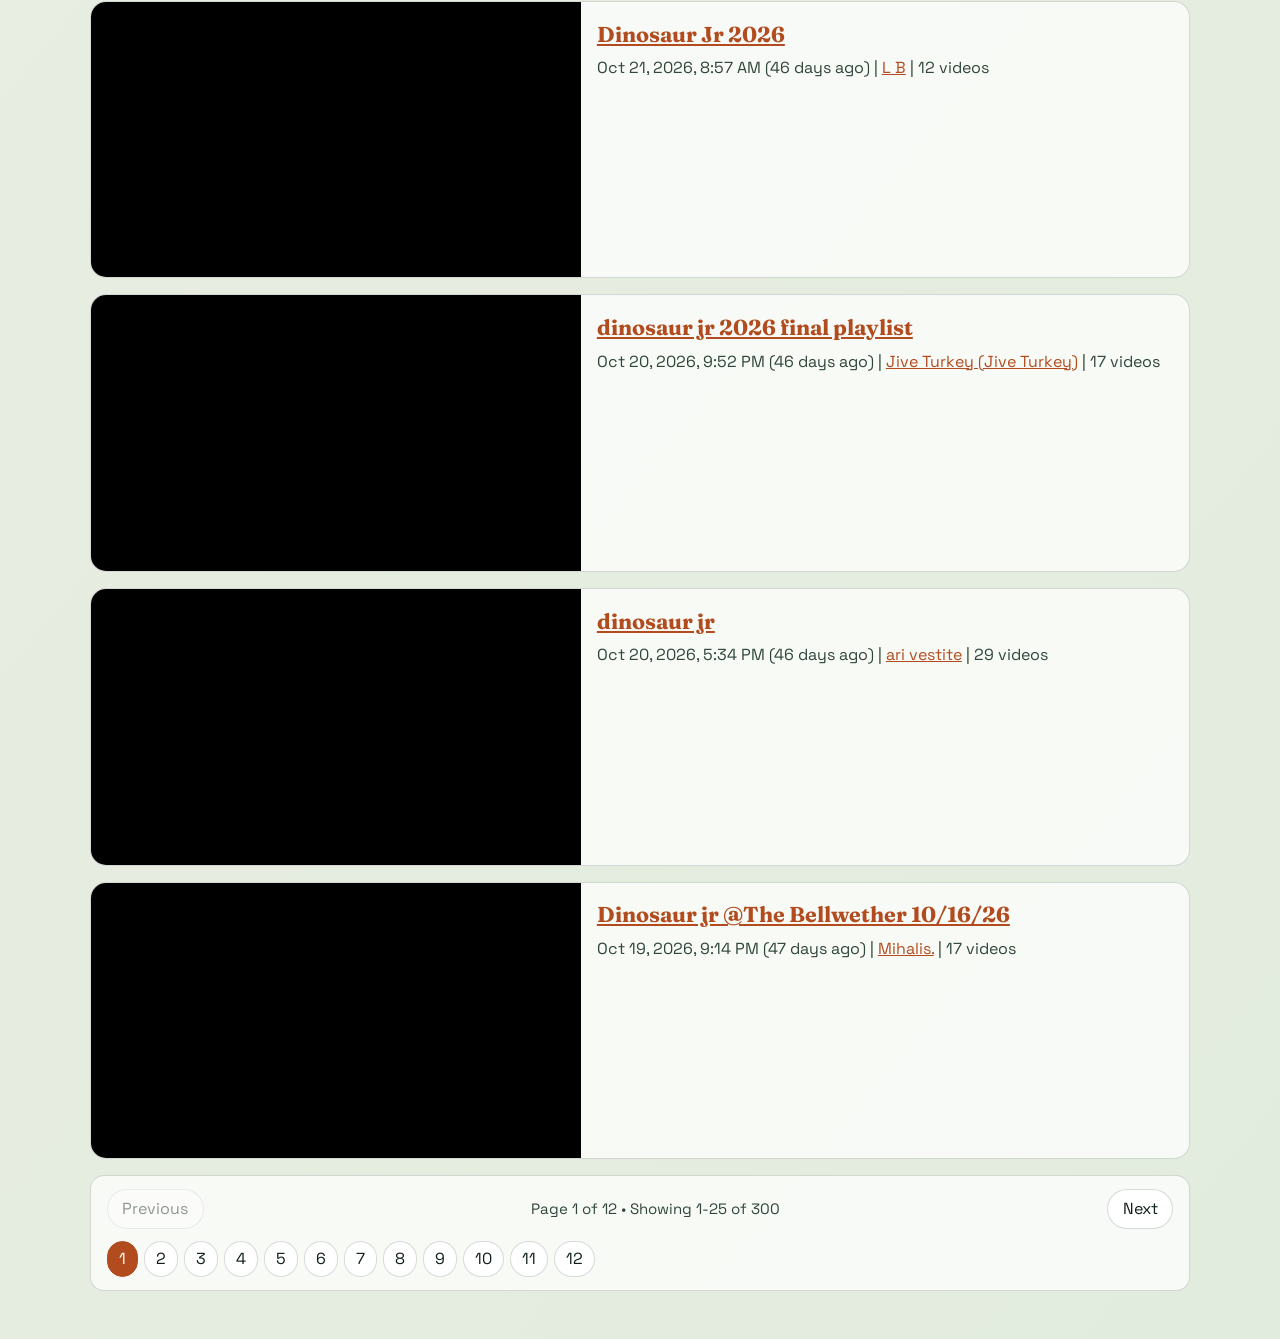
==== commit 312ffe44: "chore: refresh YouTube results and playlists" ====
--- a/docs/playlists.html
+++ b/docs/playlists.html
@@ -16,11 +16,31 @@
       <p class="eyebrow">YouTube Playlists</p>
       <h1>Latest Playlists</h1>
             <p class="lede">Query: <a href="https://www.youtube.com/results?search_query=%22dinosaur+jr%22+OR+mascis+OR+%22j+mascis%22+OR+%22jmascis%22+OR+sebadoh+OR+%22lou+Barlow%22+OR+%22dinosaurjr%22" target="_blank" rel="noopener noreferrer">&quot;dinosaur jr&quot; OR mascis OR &quot;j mascis&quot; OR &quot;jmascis&quot; OR sebadoh OR &quot;lou Barlow&quot; OR &quot;dinosaurjr&quot;</a></p>
-            <p class="meta">Latest successful fetch: <span class="js-time" data-time-iso="2026-11-26T00:03:33Z">2026-11-26 00:03 UTC</span> | Total playlists: 300</p>
+            <p class="meta">Latest successful fetch: <span class="js-time" data-time-iso="2026-11-26T12:01:35Z">2026-11-26 12:01 UTC</span> | Total playlists: 300</p>
     </header>
 
         <section class="video-grid" data-page-size="25">
       
+<article class="video-card">
+  <div class="embed-wrap">
+    <iframe
+      src="https://www.youtube.com/embed/videoseries?list=PLeoSI0aNjxsM"
+      title="dinosaur jr"
+      loading="lazy"
+      allow="accelerometer; autoplay; clipboard-write; encrypted-media; gyroscope; picture-in-picture; web-share"
+      referrerpolicy="strict-origin-when-cross-origin"
+      allowfullscreen>
+    </iframe>
+  </div>
+
+  <div class="video-content">
+    <h2><a href="https://www.youtube.com/playlist?list=PLeoSI0aNjxsM" target="_blank" rel="noopener noreferrer">dinosaur jr</a></h2>
+                <p class="video-meta"><span class="js-time" data-time-iso="2026-11-26T06:01:08Z">2026-11-26 06:01 UTC</span> | <a href="https://www.youtube.com/channel/UCRTyiuQmnrRd6PLeJuO5YZA" target="_blank" rel="noopener noreferrer">Daniel Willey</a> | 161 videos</p>
+    <p></p>
+  </div>
+</article>
+
+
 <article class="video-card">
   <div class="embed-wrap">
     <iframe
@@ -144,26 +164,6 @@
 <article class="video-card">
   <div class="embed-wrap">
     <iframe
-      src="https://www.youtube.com/embed/videoseries?list=PLMPxbwHGxW_I"
-      title="Dinosaur Jr, Starter Dozen + 2"
-      loading="lazy"
-      allow="accelerometer; autoplay; clipboard-write; encrypted-media; gyroscope; picture-in-picture; web-share"
-      referrerpolicy="strict-origin-when-cross-origin"
-      allowfullscreen>
-    </iframe>
-  </div>
-
-  <div class="video-content">
-    <h2><a href="https://www.youtube.com/playlist?list=PLMPxbwHGxW_I" target="_blank" rel="noopener noreferrer">Dinosaur Jr, Starter Dozen + 2</a></h2>
-                <p class="video-meta"><span class="js-time" data-time-iso="2026-11-08T23:14:31Z">2026-11-08 23:14 UTC</span> | <a href="https://www.youtube.com/channel/UCusksjvnsMbKBB3PCqLnlyQ" target="_blank" rel="noopener noreferrer">TrendyWebAltar</a> | 14 videos</p>
-    <p>A casual proposal that if you take a song from each Dinosaur Jr album, it can work as an intro to the band where you don&#x27;t get only ...</p>
-  </div>
-</article>
-
-
-<article class="video-card">
-  <div class="embed-wrap">
-    <iframe
       src="https://www.youtube.com/embed/videoseries?list=PLQXafb3fph1U"
       title="DINOSAUR JR"
       loading="lazy"
@@ -284,26 +284,6 @@
 <article class="video-card">
   <div class="embed-wrap">
     <iframe
-      src="https://www.youtube.com/embed/videoseries?list=PLJVaiZh3roL4"
-      title="Dinosaur-Jr-Setlist"
-      loading="lazy"
-      allow="accelerometer; autoplay; clipboard-write; encrypted-media; gyroscope; picture-in-picture; web-share"
-      referrerpolicy="strict-origin-when-cross-origin"
-      allowfullscreen>
-    </iframe>
-  </div>
-
-  <div class="video-content">
-    <h2><a href="https://www.youtube.com/playlist?list=PLJVaiZh3roL4" target="_blank" rel="noopener noreferrer">Dinosaur-Jr-Setlist</a></h2>
-                <p class="video-meta"><span class="js-time" data-time-iso="2026-11-03T18:08:27Z">2026-11-03 18:08 UTC</span> | <a href="https://www.youtube.com/channel/UCx2lmeCLEx6VQrtOoXcW4Mw" target="_blank" rel="noopener noreferrer">Katie Richardson</a> | 17 videos</p>
-    <p></p>
-  </div>
-</article>
-
-
-<article class="video-card">
-  <div class="embed-wrap">
-    <iframe
       src="https://www.youtube.com/embed/videoseries?list=PLbUwQoMQqnP4"
       title="Dinosaur Jr Concert"
       loading="lazy"
@@ -344,6 +324,106 @@
 <article class="video-card">
   <div class="embed-wrap">
     <iframe
+      src="https://www.youtube.com/embed/videoseries?list=PLJdZWnd6ImGY"
+      title="Dinosaur Jr and ween"
+      loading="lazy"
+      allow="accelerometer; autoplay; clipboard-write; encrypted-media; gyroscope; picture-in-picture; web-share"
+      referrerpolicy="strict-origin-when-cross-origin"
+      allowfullscreen>
+    </iframe>
+  </div>
+
+  <div class="video-content">
+    <h2><a href="https://www.youtube.com/playlist?list=PLJdZWnd6ImGY" target="_blank" rel="noopener noreferrer">Dinosaur Jr and ween</a></h2>
+                <p class="video-meta"><span class="js-time" data-time-iso="2026-10-26T22:47:55Z">2026-10-26 22:47 UTC</span> | <a href="https://www.youtube.com/channel/UC-RhETFyCQKCqU_4bAT03cw" target="_blank" rel="noopener noreferrer">Da_big_spicy</a> | 72 videos</p>
+    <p></p>
+  </div>
+</article>
+
+
+<article class="video-card">
+  <div class="embed-wrap">
+    <iframe
+      src="https://www.youtube.com/embed/videoseries?list=PLcmNs-WjVBeA"
+      title="Dinosaur Jr @ Ace of Spades 10/20/26"
+      loading="lazy"
+      allow="accelerometer; autoplay; clipboard-write; encrypted-media; gyroscope; picture-in-picture; web-share"
+      referrerpolicy="strict-origin-when-cross-origin"
+      allowfullscreen>
+    </iframe>
+  </div>
+
+  <div class="video-content">
+    <h2><a href="https://www.youtube.com/playlist?list=PLcmNs-WjVBeA" target="_blank" rel="noopener noreferrer">Dinosaur Jr @ Ace of Spades 10/20/26</a></h2>
+                <p class="video-meta"><span class="js-time" data-time-iso="2026-10-24T20:31:34Z">2026-10-24 20:31 UTC</span> | <a href="https://www.youtube.com/channel/UCUIW5ZGtpqjqmU2nlTkhPNg" target="_blank" rel="noopener noreferrer">Kevin Nabb</a> | 7 videos</p>
+    <p></p>
+  </div>
+</article>
+
+
+<article class="video-card">
+  <div class="embed-wrap">
+    <iframe
+      src="https://www.youtube.com/embed/videoseries?list=PLVATvcT2-Bf0"
+      title="Dinosaur Jr - Where You Been"
+      loading="lazy"
+      allow="accelerometer; autoplay; clipboard-write; encrypted-media; gyroscope; picture-in-picture; web-share"
+      referrerpolicy="strict-origin-when-cross-origin"
+      allowfullscreen>
+    </iframe>
+  </div>
+
+  <div class="video-content">
+    <h2><a href="https://www.youtube.com/playlist?list=PLVATvcT2-Bf0" target="_blank" rel="noopener noreferrer">Dinosaur Jr - Where You Been</a></h2>
+                <p class="video-meta"><span class="js-time" data-time-iso="2026-10-24T19:39:17Z">2026-10-24 19:39 UTC</span> | <a href="https://www.youtube.com/channel/UCwDNmHccxZIsz-klrhasTOA" target="_blank" rel="noopener noreferrer">A G</a> | 10 videos</p>
+    <p></p>
+  </div>
+</article>
+
+
+<article class="video-card">
+  <div class="embed-wrap">
+    <iframe
+      src="https://www.youtube.com/embed/videoseries?list=PLUPat30zMZQ4"
+      title="Dinosaur Jr."
+      loading="lazy"
+      allow="accelerometer; autoplay; clipboard-write; encrypted-media; gyroscope; picture-in-picture; web-share"
+      referrerpolicy="strict-origin-when-cross-origin"
+      allowfullscreen>
+    </iframe>
+  </div>
+
+  <div class="video-content">
+    <h2><a href="https://www.youtube.com/playlist?list=PLUPat30zMZQ4" target="_blank" rel="noopener noreferrer">Dinosaur Jr.</a></h2>
+                <p class="video-meta"><span class="js-time" data-time-iso="2026-10-24T01:06:17Z">2026-10-24 01:06 UTC</span> | <a href="https://www.youtube.com/channel/UCuQJ7L6JRdVxVMF0r8t7cdQ" target="_blank" rel="noopener noreferrer">Brian</a> | 43 videos</p>
+    <p></p>
+  </div>
+</article>
+
+
+<article class="video-card">
+  <div class="embed-wrap">
+    <iframe
+      src="https://www.youtube.com/embed/videoseries?list=PLYKPqgJBZ1Fc"
+      title="Dinosaur Jr/Stef Chura Concert @Ace of Spades Sacramento CA 102026"
+      loading="lazy"
+      allow="accelerometer; autoplay; clipboard-write; encrypted-media; gyroscope; picture-in-picture; web-share"
+      referrerpolicy="strict-origin-when-cross-origin"
+      allowfullscreen>
+    </iframe>
+  </div>
+
+  <div class="video-content">
+    <h2><a href="https://www.youtube.com/playlist?list=PLYKPqgJBZ1Fc" target="_blank" rel="noopener noreferrer">Dinosaur Jr/Stef Chura Concert @Ace of Spades Sacramento CA 102026</a></h2>
+                <p class="video-meta"><span class="js-time" data-time-iso="2026-10-21T14:48:04Z">2026-10-21 14:48 UTC</span> | <a href="https://www.youtube.com/channel/UC2SFGtVuODOa_319eeTqWZQ" target="_blank" rel="noopener noreferrer">Jive Turkey (Jive Turkey)</a> | 17 videos</p>
+    <p></p>
+  </div>
+</article>
+
+
+<article class="video-card">
+  <div class="embed-wrap">
+    <iframe
       src="https://www.youtube.com/embed/videoseries?list=PLG6vVqIjulLg"
       title="j. mascis"
       loading="lazy"
@@ -364,6 +444,26 @@
 <article class="video-card">
   <div class="embed-wrap">
     <iframe
+      src="https://www.youtube.com/embed/videoseries?list=PLQyihE-CAVXg"
+      title="Dinosaur Jr 2026"
+      loading="lazy"
+      allow="accelerometer; autoplay; clipboard-write; encrypted-media; gyroscope; picture-in-picture; web-share"
+      referrerpolicy="strict-origin-when-cross-origin"
+      allowfullscreen>
+    </iframe>
+  </div>
+
+  <div class="video-content">
+    <h2><a href="https://www.youtube.com/playlist?list=PLQyihE-CAVXg" target="_blank" rel="noopener noreferrer">Dinosaur Jr 2026</a></h2>
+                <p class="video-meta"><span class="js-time" data-time-iso="2026-10-21T08:57:37Z">2026-10-21 08:57 UTC</span> | <a href="https://www.youtube.com/channel/UCMnSyyC9hbGL6uSOuCxE2Fg" target="_blank" rel="noopener noreferrer">L B</a> | 12 videos</p>
+    <p></p>
+  </div>
+</article>
+
+
+<article class="video-card">
+  <div class="embed-wrap">
+    <iframe
       src="https://www.youtube.com/embed/videoseries?list=PLQIK39RWuRQ8"
       title="dinosaur jr 2026 final playlist"
       loading="lazy"
@@ -384,6 +484,46 @@
 <article class="video-card">
   <div class="embed-wrap">
     <iframe
+      src="https://www.youtube.com/embed/videoseries?list=PLVZqp-s1te1g"
+      title="dinosaur jr"
+      loading="lazy"
+      allow="accelerometer; autoplay; clipboard-write; encrypted-media; gyroscope; picture-in-picture; web-share"
+      referrerpolicy="strict-origin-when-cross-origin"
+      allowfullscreen>
+    </iframe>
+  </div>
+
+  <div class="video-content">
+    <h2><a href="https://www.youtube.com/playlist?list=PLVZqp-s1te1g" target="_blank" rel="noopener noreferrer">dinosaur jr</a></h2>
+                <p class="video-meta"><span class="js-time" data-time-iso="2026-10-20T17:34:46Z">2026-10-20 17:34 UTC</span> | <a href="https://www.youtube.com/channel/UCyIyAtTQ_5-v_ql4L-YeHtQ" target="_blank" rel="noopener noreferrer">ari vestite</a> | 29 videos</p>
+    <p></p>
+  </div>
+</article>
+
+
+<article class="video-card">
+  <div class="embed-wrap">
+    <iframe
+      src="https://www.youtube.com/embed/videoseries?list=PLL2FNyO6no48"
+      title="Dinosaur jr @The Bellwether 10/16/26"
+      loading="lazy"
+      allow="accelerometer; autoplay; clipboard-write; encrypted-media; gyroscope; picture-in-picture; web-share"
+      referrerpolicy="strict-origin-when-cross-origin"
+      allowfullscreen>
+    </iframe>
+  </div>
+
+  <div class="video-content">
+    <h2><a href="https://www.youtube.com/playlist?list=PLL2FNyO6no48" target="_blank" rel="noopener noreferrer">Dinosaur jr @The Bellwether 10/16/26</a></h2>
+                <p class="video-meta"><span class="js-time" data-time-iso="2026-10-19T21:14:27Z">2026-10-19 21:14 UTC</span> | <a href="https://www.youtube.com/channel/UC6YCcbqVDrAV_9Y6XDYkF4A" target="_blank" rel="noopener noreferrer">Mihalis.</a> | 17 videos</p>
+    <p></p>
+  </div>
+</article>
+
+
+<article class="video-card">
+  <div class="embed-wrap">
+    <iframe
       src="https://www.youtube.com/embed/videoseries?list=PLAvy9UNh1nxs"
       title="Dinosaur Jr. 2026 Setlist"
       loading="lazy"
@@ -424,6 +564,66 @@
 <article class="video-card">
   <div class="embed-wrap">
     <iframe
+      src="https://www.youtube.com/embed/videoseries?list=PLXijmrkDxq7I"
+      title="dinosaur jr confusion"
+      loading="lazy"
+      allow="accelerometer; autoplay; clipboard-write; encrypted-media; gyroscope; picture-in-picture; web-share"
+      referrerpolicy="strict-origin-when-cross-origin"
+      allowfullscreen>
+    </iframe>
+  </div>
+
+  <div class="video-content">
+    <h2><a href="https://www.youtube.com/playlist?list=PLXijmrkDxq7I" target="_blank" rel="noopener noreferrer">dinosaur jr confusion</a></h2>
+                <p class="video-meta"><span class="js-time" data-time-iso="2026-10-17T22:28:15Z">2026-10-17 22:28 UTC</span> | <a href="https://www.youtube.com/channel/UCI7c0bHN5Zt6kH0X2XoNy5g" target="_blank" rel="noopener noreferrer">Kamm</a> | 15 videos</p>
+    <p></p>
+  </div>
+</article>
+
+
+<article class="video-card">
+  <div class="embed-wrap">
+    <iframe
+      src="https://www.youtube.com/embed/videoseries?list=PLW991hfZ2O9I"
+      title="Dinosaur jr \ud83c\udf12\ud83e\udd18"
+      loading="lazy"
+      allow="accelerometer; autoplay; clipboard-write; encrypted-media; gyroscope; picture-in-picture; web-share"
+      referrerpolicy="strict-origin-when-cross-origin"
+      allowfullscreen>
+    </iframe>
+  </div>
+
+  <div class="video-content">
+    <h2><a href="https://www.youtube.com/playlist?list=PLW991hfZ2O9I" target="_blank" rel="noopener noreferrer">Dinosaur jr 🌒🤘</a></h2>
+                <p class="video-meta"><span class="js-time" data-time-iso="2026-10-15T05:53:15Z">2026-10-15 05:53 UTC</span> | <a href="https://www.youtube.com/channel/UCSK3PEMVSnFblqyp9wFBKww" target="_blank" rel="noopener noreferrer">Wish to see 90</a> | 9 videos</p>
+    <p></p>
+  </div>
+</article>
+
+
+<article class="video-card">
+  <div class="embed-wrap">
+    <iframe
+      src="https://www.youtube.com/embed/videoseries?list=PLFD4Q7bPFHEY"
+      title="Dinosaur Jr"
+      loading="lazy"
+      allow="accelerometer; autoplay; clipboard-write; encrypted-media; gyroscope; picture-in-picture; web-share"
+      referrerpolicy="strict-origin-when-cross-origin"
+      allowfullscreen>
+    </iframe>
+  </div>
+
+  <div class="video-content">
+    <h2><a href="https://www.youtube.com/playlist?list=PLFD4Q7bPFHEY" target="_blank" rel="noopener noreferrer">Dinosaur Jr</a></h2>
+                <p class="video-meta"><span class="js-time" data-time-iso="2026-10-14T02:33:46Z">2026-10-14 02:33 UTC</span> | <a href="https://www.youtube.com/channel/UCLG_81l0L_b3l5kt_M1n9dg" target="_blank" rel="noopener noreferrer">Erick</a> | 25 videos</p>
+    <p></p>
+  </div>
+</article>
+
+
+<article class="video-card">
+  <div class="embed-wrap">
+    <iframe
       src="https://www.youtube.com/embed/videoseries?list=PLLcMk2AaAeyc"
       title="Dinosaur Jr 2026 setlist"
       loading="lazy"
@@ -464,6 +664,106 @@
 <article class="video-card">
   <div class="embed-wrap">
     <iframe
+      src="https://www.youtube.com/embed/videoseries?list=PLdYZiUgE7siY"
+      title="Dinosaur Jr., Stef Chura 20261011 at Belly Up Tavern"
+      loading="lazy"
+      allow="accelerometer; autoplay; clipboard-write; encrypted-media; gyroscope; picture-in-picture; web-share"
+      referrerpolicy="strict-origin-when-cross-origin"
+      allowfullscreen>
+    </iframe>
+  </div>
+
+  <div class="video-content">
+    <h2><a href="https://www.youtube.com/playlist?list=PLdYZiUgE7siY" target="_blank" rel="noopener noreferrer">Dinosaur Jr., Stef Chura 20261011 at Belly Up Tavern</a></h2>
+                <p class="video-meta"><span class="js-time" data-time-iso="2026-10-12T19:59:32Z">2026-10-12 19:59 UTC</span> | <a href="https://www.youtube.com/channel/UCpr3ZvAZuvZwiMnXLh3kblg" target="_blank" rel="noopener noreferrer">leisure engineer</a> | 11 videos</p>
+    <p></p>
+  </div>
+</article>
+
+
+<article class="video-card">
+  <div class="embed-wrap">
+    <iframe
+      src="https://www.youtube.com/embed/videoseries?list=PLatIQ5ep_uLc"
+      title="J. MASCIS ( FRONTMAN OF &quot;&quot;DINOSAUR JR.&quot;&quot; )"
+      loading="lazy"
+      allow="accelerometer; autoplay; clipboard-write; encrypted-media; gyroscope; picture-in-picture; web-share"
+      referrerpolicy="strict-origin-when-cross-origin"
+      allowfullscreen>
+    </iframe>
+  </div>
+
+  <div class="video-content">
+    <h2><a href="https://www.youtube.com/playlist?list=PLatIQ5ep_uLc" target="_blank" rel="noopener noreferrer">J. MASCIS ( FRONTMAN OF &amp;quot;&amp;quot;DINOSAUR JR.&amp;quot;&amp;quot; )</a></h2>
+                <p class="video-meta"><span class="js-time" data-time-iso="2026-10-12T17:08:56Z">2026-10-12 17:08 UTC</span> | <a href="https://www.youtube.com/channel/UCdQhaDmZi8R09hP1xHzd4XA" target="_blank" rel="noopener noreferrer">Brian dale</a> | 10 videos</p>
+    <p></p>
+  </div>
+</article>
+
+
+<article class="video-card">
+  <div class="embed-wrap">
+    <iframe
+      src="https://www.youtube.com/embed/videoseries?list=PLAowA37gwxrM"
+      title="There Near Tour Dinosaur Jr"
+      loading="lazy"
+      allow="accelerometer; autoplay; clipboard-write; encrypted-media; gyroscope; picture-in-picture; web-share"
+      referrerpolicy="strict-origin-when-cross-origin"
+      allowfullscreen>
+    </iframe>
+  </div>
+
+  <div class="video-content">
+    <h2><a href="https://www.youtube.com/playlist?list=PLAowA37gwxrM" target="_blank" rel="noopener noreferrer">There Near Tour Dinosaur Jr</a></h2>
+                <p class="video-meta"><span class="js-time" data-time-iso="2026-10-11T22:14:50Z">2026-10-11 22:14 UTC</span> | <a href="https://www.youtube.com/channel/UCZ2EStm9LYEeWbcKkDfFh8Q" target="_blank" rel="noopener noreferrer">Necro69</a> | 12 videos</p>
+    <p></p>
+  </div>
+</article>
+
+
+<article class="video-card">
+  <div class="embed-wrap">
+    <iframe
+      src="https://www.youtube.com/embed/videoseries?list=PLSS9unsd7Z-Q"
+      title="Dinosaur Jr."
+      loading="lazy"
+      allow="accelerometer; autoplay; clipboard-write; encrypted-media; gyroscope; picture-in-picture; web-share"
+      referrerpolicy="strict-origin-when-cross-origin"
+      allowfullscreen>
+    </iframe>
+  </div>
+
+  <div class="video-content">
+    <h2><a href="https://www.youtube.com/playlist?list=PLSS9unsd7Z-Q" target="_blank" rel="noopener noreferrer">Dinosaur Jr.</a></h2>
+                <p class="video-meta"><span class="js-time" data-time-iso="2026-10-11T12:19:45Z">2026-10-11 12:19 UTC</span> | <a href="https://www.youtube.com/channel/UCsLAOUspuz8qaJiWMVH9LCw" target="_blank" rel="noopener noreferrer">Emad Kangarani</a> | 18 videos</p>
+    <p></p>
+  </div>
+</article>
+
+
+<article class="video-card">
+  <div class="embed-wrap">
+    <iframe
+      src="https://www.youtube.com/embed/videoseries?list=PLdqFw5tlqObo"
+      title="Dinosaur JR!!"
+      loading="lazy"
+      allow="accelerometer; autoplay; clipboard-write; encrypted-media; gyroscope; picture-in-picture; web-share"
+      referrerpolicy="strict-origin-when-cross-origin"
+      allowfullscreen>
+    </iframe>
+  </div>
+
+  <div class="video-content">
+    <h2><a href="https://www.youtube.com/playlist?list=PLdqFw5tlqObo" target="_blank" rel="noopener noreferrer">Dinosaur JR!!</a></h2>
+                <p class="video-meta"><span class="js-time" data-time-iso="2026-10-10T23:18:57Z">2026-10-10 23:18 UTC</span> | <a href="https://www.youtube.com/channel/UCZo9l1crJW_la1Y36No-jrA" target="_blank" rel="noopener noreferrer">Dan Koprowicz</a> | 16 videos</p>
+    <p></p>
+  </div>
+</article>
+
+
+<article class="video-card">
+  <div class="embed-wrap">
+    <iframe
       src="https://www.youtube.com/embed/videoseries?list=PLe3upHO7KcoI"
       title="dinosaur jr"
       loading="lazy"
@@ -524,18 +824,78 @@
 <article class="video-card">
   <div class="embed-wrap">
     <iframe
-      src="https://www.youtube.com/embed/videoseries?list=PLA8kJk1K1OII"
-      title="Dinosaur jr."
-      loading="lazy"
-      allow="accelerometer; autoplay; clipboard-write; encrypted-media; gyroscope; picture-in-picture; web-share"
-      referrerpolicy="strict-origin-when-cross-origin"
-      allowfullscreen>
-    </iframe>
-  </div>
-
-  <div class="video-content">
-    <h2><a href="https://www.youtube.com/playlist?list=PLA8kJk1K1OII" target="_blank" rel="noopener noreferrer">Dinosaur jr.</a></h2>
-                <p class="video-meta"><span class="js-time" data-time-iso="2026-10-01T15:00:10Z">2026-10-01 15:00 UTC</span> | <a href="https://www.youtube.com/channel/UCtIW8SO4oxoHvM8zKD6dl8A" target="_blank" rel="noopener noreferrer">Dude</a> | 94 videos</p>
+      src="https://www.youtube.com/embed/videoseries?list=PLFGy6_Q0zZ5Q"
+      title="Dinosaur Jr"
+      loading="lazy"
+      allow="accelerometer; autoplay; clipboard-write; encrypted-media; gyroscope; picture-in-picture; web-share"
+      referrerpolicy="strict-origin-when-cross-origin"
+      allowfullscreen>
+    </iframe>
+  </div>
+
+  <div class="video-content">
+    <h2><a href="https://www.youtube.com/playlist?list=PLFGy6_Q0zZ5Q" target="_blank" rel="noopener noreferrer">Dinosaur Jr</a></h2>
+                <p class="video-meta"><span class="js-time" data-time-iso="2026-10-05T18:26:29Z">2026-10-05 18:26 UTC</span> | <a href="https://www.youtube.com/channel/UCtHFghCVd3A0AEqQvRnMBqg" target="_blank" rel="noopener noreferrer">Paul</a> | 14 videos</p>
+    <p></p>
+  </div>
+</article>
+
+
+<article class="video-card">
+  <div class="embed-wrap">
+    <iframe
+      src="https://www.youtube.com/embed/videoseries?list=PLDkwBv7b1wts"
+      title="Dinosaur Jr Green Mind"
+      loading="lazy"
+      allow="accelerometer; autoplay; clipboard-write; encrypted-media; gyroscope; picture-in-picture; web-share"
+      referrerpolicy="strict-origin-when-cross-origin"
+      allowfullscreen>
+    </iframe>
+  </div>
+
+  <div class="video-content">
+    <h2><a href="https://www.youtube.com/playlist?list=PLDkwBv7b1wts" target="_blank" rel="noopener noreferrer">Dinosaur Jr Green Mind</a></h2>
+                <p class="video-meta"><span class="js-time" data-time-iso="2026-10-04T16:47:35Z">2026-10-04 16:47 UTC</span> | <a href="https://www.youtube.com/channel/UCYjj5aH5uExG2q9xuE6o8ng" target="_blank" rel="noopener noreferrer">Raanan Malkin</a> | 10 videos</p>
+    <p></p>
+  </div>
+</article>
+
+
+<article class="video-card">
+  <div class="embed-wrap">
+    <iframe
+      src="https://www.youtube.com/embed/videoseries?list=PLfJKCG7yiHEA"
+      title="Dinosaur Jr. - (2026) There Near FULL ALBUM KARAOKE"
+      loading="lazy"
+      allow="accelerometer; autoplay; clipboard-write; encrypted-media; gyroscope; picture-in-picture; web-share"
+      referrerpolicy="strict-origin-when-cross-origin"
+      allowfullscreen>
+    </iframe>
+  </div>
+
+  <div class="video-content">
+    <h2><a href="https://www.youtube.com/playlist?list=PLfJKCG7yiHEA" target="_blank" rel="noopener noreferrer">Dinosaur Jr. - (2026) There Near FULL ALBUM KARAOKE</a></h2>
+                <p class="video-meta"><span class="js-time" data-time-iso="2026-10-01T17:43:42Z">2026-10-01 17:43 UTC</span> | <a href="https://www.youtube.com/channel/UC_OsvX5tgAMkB4Wnh2CqDNA" target="_blank" rel="noopener noreferrer">Close Enough For Karaoke</a> | 11 videos</p>
+    <p>01 Several Got Away 02 No Friends 03 Everything at Once 04 Take Me With You 05 Blowin&#x27; Up 06 Gone Off 07 Clam Along 08 ...</p>
+  </div>
+</article>
+
+
+<article class="video-card">
+  <div class="embed-wrap">
+    <iframe
+      src="https://www.youtube.com/embed/videoseries?list=PLMh3LxY3rIXA"
+      title="Dinosaur Jr."
+      loading="lazy"
+      allow="accelerometer; autoplay; clipboard-write; encrypted-media; gyroscope; picture-in-picture; web-share"
+      referrerpolicy="strict-origin-when-cross-origin"
+      allowfullscreen>
+    </iframe>
+  </div>
+
+  <div class="video-content">
+    <h2><a href="https://www.youtube.com/playlist?list=PLMh3LxY3rIXA" target="_blank" rel="noopener noreferrer">Dinosaur Jr.</a></h2>
+                <p class="video-meta"><span class="js-time" data-time-iso="2026-09-30T19:13:28Z">2026-09-30 19:13 UTC</span> | <a href="https://www.youtube.com/channel/UCbIMbLtyul5PGRz-qXs7q3w" target="_blank" rel="noopener noreferrer">Gusta Erhart</a> | 143 videos</p>
     <p></p>
   </div>
 </article>
@@ -564,6 +924,26 @@
 <article class="video-card">
   <div class="embed-wrap">
     <iframe
+      src="https://www.youtube.com/embed/videoseries?list=PLK3flEwe5bK8"
+      title="Dinosaur JR"
+      loading="lazy"
+      allow="accelerometer; autoplay; clipboard-write; encrypted-media; gyroscope; picture-in-picture; web-share"
+      referrerpolicy="strict-origin-when-cross-origin"
+      allowfullscreen>
+    </iframe>
+  </div>
+
+  <div class="video-content">
+    <h2><a href="https://www.youtube.com/playlist?list=PLK3flEwe5bK8" target="_blank" rel="noopener noreferrer">Dinosaur JR</a></h2>
+                <p class="video-meta"><span class="js-time" data-time-iso="2026-09-23T18:29:36Z">2026-09-23 18:29 UTC</span> | <a href="https://www.youtube.com/channel/UCtSuJrMwnRPRpptsV1BtCYA" target="_blank" rel="noopener noreferrer">Housework Playlists </a> | 21 videos</p>
+    <p>The Best of the JR.</p>
+  </div>
+</article>
+
+
+<article class="video-card">
+  <div class="embed-wrap">
+    <iframe
       src="https://www.youtube.com/embed/videoseries?list=PLZC9Jkf-QnQU"
       title="Dinosaur Jr."
       loading="lazy"
@@ -604,7 +984,7 @@
 <article class="video-card">
   <div class="embed-wrap">
     <iframe
-      src="https://www.youtube.com/embed/videoseries?list=PLDfCcJYLfg4s"
+      src="https://www.youtube.com/embed/videoseries?list=PLMvORD3QMp-U"
       title="Dinosaur Jr"
       loading="lazy"
       allow="accelerometer; autoplay; clipboard-write; encrypted-media; gyroscope; picture-in-picture; web-share"
@@ -614,388 +994,28 @@
   </div>
 
   <div class="video-content">
-    <h2><a href="https://www.youtube.com/playlist?list=PLDfCcJYLfg4s" target="_blank" rel="noopener noreferrer">Dinosaur Jr</a></h2>
-                <p class="video-meta"><span class="js-time" data-time-iso="2026-09-13T09:27:35Z">2026-09-13 09:27 UTC</span> | <a href="https://www.youtube.com/channel/UCn9wTyJj_un6mL0ZdFafQ3A" target="_blank" rel="noopener noreferrer">muziek allerlei</a> | 297 videos</p>
-    <p></p>
-  </div>
-</article>
-
-
-<article class="video-card">
-  <div class="embed-wrap">
-    <iframe
-      src="https://www.youtube.com/embed/videoseries?list=PLV8kA1HmWWYY"
-      title="Dinosaur Jr.  1987-09-20: Richmond, VA, USA | FULL ALBUM"
-      loading="lazy"
-      allow="accelerometer; autoplay; clipboard-write; encrypted-media; gyroscope; picture-in-picture; web-share"
-      referrerpolicy="strict-origin-when-cross-origin"
-      allowfullscreen>
-    </iframe>
-  </div>
-
-  <div class="video-content">
-    <h2><a href="https://www.youtube.com/playlist?list=PLV8kA1HmWWYY" target="_blank" rel="noopener noreferrer">Dinosaur Jr.  1987-09-20: Richmond, VA, USA | FULL ALBUM</a></h2>
-                <p class="video-meta"><span class="js-time" data-time-iso="2026-09-13T01:31:14Z">2026-09-13 01:31 UTC</span> | <a href="https://www.youtube.com/channel/UCt4IpASJ7MyJkla2fL8k8PA" target="_blank" rel="noopener noreferrer">Ona Yeeloy</a> | 44 videos</p>
-    <p></p>
-  </div>
-</article>
-
-
-<article class="video-card">
-  <div class="embed-wrap">
-    <iframe
-      src="https://www.youtube.com/embed/videoseries?list=PLBpgIdqPTuno"
-      title="Dinosaur Jr"
-      loading="lazy"
-      allow="accelerometer; autoplay; clipboard-write; encrypted-media; gyroscope; picture-in-picture; web-share"
-      referrerpolicy="strict-origin-when-cross-origin"
-      allowfullscreen>
-    </iframe>
-  </div>
-
-  <div class="video-content">
-    <h2><a href="https://www.youtube.com/playlist?list=PLBpgIdqPTuno" target="_blank" rel="noopener noreferrer">Dinosaur Jr</a></h2>
-                <p class="video-meta"><span class="js-time" data-time-iso="2026-09-09T10:14:12Z">2026-09-09 10:14 UTC</span> | <a href="https://www.youtube.com/channel/UC_r7YNpX4brNjPcHdB3AHaA" target="_blank" rel="noopener noreferrer">白潟徳治</a> | 68 videos</p>
-    <p></p>
-  </div>
-</article>
-
-
-<article class="video-card">
-  <div class="embed-wrap">
-    <iframe
-      src="https://www.youtube.com/embed/videoseries?list=PLDk4iaAAs3L8"
-      title="Setlist: Dinosaur Jr. July 25, 2025"
-      loading="lazy"
-      allow="accelerometer; autoplay; clipboard-write; encrypted-media; gyroscope; picture-in-picture; web-share"
-      referrerpolicy="strict-origin-when-cross-origin"
-      allowfullscreen>
-    </iframe>
-  </div>
-
-  <div class="video-content">
-    <h2><a href="https://www.youtube.com/playlist?list=PLDk4iaAAs3L8" target="_blank" rel="noopener noreferrer">Setlist: Dinosaur Jr. July 25, 2025</a></h2>
-                <p class="video-meta"><span class="js-time" data-time-iso="2026-09-07T21:18:39Z">2026-09-07 21:18 UTC</span> | <a href="https://www.youtube.com/channel/UCDVZOxX7jy53Rv4xg7vQWBw" target="_blank" rel="noopener noreferrer">Tylervision</a> | 17 videos</p>
-    <p>The Andrew J. Brady Music Center.</p>
-  </div>
-</article>
-
-
-<article class="video-card">
-  <div class="embed-wrap">
-    <iframe
-      src="https://www.youtube.com/embed/videoseries?list=PLHuKupbTngnw"
-      title="Dinosaur Jr. - Bcb723 Listening Mix"
-      loading="lazy"
-      allow="accelerometer; autoplay; clipboard-write; encrypted-media; gyroscope; picture-in-picture; web-share"
-      referrerpolicy="strict-origin-when-cross-origin"
-      allowfullscreen>
-    </iframe>
-  </div>
-
-  <div class="video-content">
-    <h2><a href="https://www.youtube.com/playlist?list=PLHuKupbTngnw" target="_blank" rel="noopener noreferrer">Dinosaur Jr. - Bcb723 Listening Mix</a></h2>
-                <p class="video-meta"><span class="js-time" data-time-iso="2026-09-05T22:05:39Z">2026-09-05 22:05 UTC</span> | <a href="https://www.youtube.com/channel/UCtM0vgHKqQJGXZAnYNu7L6g" target="_blank" rel="noopener noreferrer">Brennan</a> | 273 videos</p>
-    <p></p>
-  </div>
-</article>
-
-
-<article class="video-card">
-  <div class="embed-wrap">
-    <iframe
-      src="https://www.youtube.com/embed/videoseries?list=PLSs_pdqeuTCI"
-      title="dinosaur jr"
-      loading="lazy"
-      allow="accelerometer; autoplay; clipboard-write; encrypted-media; gyroscope; picture-in-picture; web-share"
-      referrerpolicy="strict-origin-when-cross-origin"
-      allowfullscreen>
-    </iframe>
-  </div>
-
-  <div class="video-content">
-    <h2><a href="https://www.youtube.com/playlist?list=PLSs_pdqeuTCI" target="_blank" rel="noopener noreferrer">dinosaur jr</a></h2>
-                <p class="video-meta"><span class="js-time" data-time-iso="2026-09-04T08:49:38Z">2026-09-04 08:49 UTC</span> | <a href="https://www.youtube.com/channel/UC2UXAOSNRMuQV8H0Sw6Aqkw" target="_blank" rel="noopener noreferrer">Graham Temple-Sowerby</a> | 21 videos</p>
-    <p></p>
-  </div>
-</article>
-
-
-<article class="video-card">
-  <div class="embed-wrap">
-    <iframe
-      src="https://www.youtube.com/embed/videoseries?list=PLZIhTPO9Ixcg"
-      title="Dinosaur Jr \ud83e\udd95"
-      loading="lazy"
-      allow="accelerometer; autoplay; clipboard-write; encrypted-media; gyroscope; picture-in-picture; web-share"
-      referrerpolicy="strict-origin-when-cross-origin"
-      allowfullscreen>
-    </iframe>
-  </div>
-
-  <div class="video-content">
-    <h2><a href="https://www.youtube.com/playlist?list=PLZIhTPO9Ixcg" target="_blank" rel="noopener noreferrer">Dinosaur Jr 🦕</a></h2>
-                <p class="video-meta"><span class="js-time" data-time-iso="2026-09-03T18:48:02Z">2026-09-03 18:48 UTC</span> | <a href="https://www.youtube.com/channel/UCiTmjnCWvlK9zpgUwGjpSFw" target="_blank" rel="noopener noreferrer">Jared May</a> | 167 videos</p>
-    <p></p>
-  </div>
-</article>
-
-
-<article class="video-card">
-  <div class="embed-wrap">
-    <iframe
-      src="https://www.youtube.com/embed/videoseries?list=PLdwnUqzusIJE"
-      title="Rock: Dinosaur Jr."
-      loading="lazy"
-      allow="accelerometer; autoplay; clipboard-write; encrypted-media; gyroscope; picture-in-picture; web-share"
-      referrerpolicy="strict-origin-when-cross-origin"
-      allowfullscreen>
-    </iframe>
-  </div>
-
-  <div class="video-content">
-    <h2><a href="https://www.youtube.com/playlist?list=PLdwnUqzusIJE" target="_blank" rel="noopener noreferrer">Rock: Dinosaur Jr.</a></h2>
-                <p class="video-meta"><span class="js-time" data-time-iso="2026-09-02T02:34:38Z">2026-09-02 02:34 UTC</span> | <a href="https://www.youtube.com/channel/UCKQOMBBVza07yQGSCRZ_qZQ" target="_blank" rel="noopener noreferrer">Doug E. Fresh</a> | 117 videos</p>
-    <p></p>
-  </div>
-</article>
-
-
-<article class="video-card">
-  <div class="embed-wrap">
-    <iframe
-      src="https://www.youtube.com/embed/videoseries?list=PLaCbKTNc8frQ"
-      title="DINOSAUR JR  there near"
-      loading="lazy"
-      allow="accelerometer; autoplay; clipboard-write; encrypted-media; gyroscope; picture-in-picture; web-share"
-      referrerpolicy="strict-origin-when-cross-origin"
-      allowfullscreen>
-    </iframe>
-  </div>
-
-  <div class="video-content">
-    <h2><a href="https://www.youtube.com/playlist?list=PLaCbKTNc8frQ" target="_blank" rel="noopener noreferrer">DINOSAUR JR  there near</a></h2>
-                <p class="video-meta"><span class="js-time" data-time-iso="2026-09-01T19:08:21Z">2026-09-01 19:08 UTC</span> | <a href="https://www.youtube.com/channel/UC5OUvbExhAnRZQRPaWqd9Bw" target="_blank" rel="noopener noreferrer">xavi domingo</a> | 11 videos</p>
-    <p></p>
-  </div>
-</article>
-
-
-<article class="video-card">
-  <div class="embed-wrap">
-    <iframe
-      src="https://www.youtube.com/embed/videoseries?list=PLE-GSlNtHGlA"
-      title="J Mascis, Sinclair, 2/25"
-      loading="lazy"
-      allow="accelerometer; autoplay; clipboard-write; encrypted-media; gyroscope; picture-in-picture; web-share"
-      referrerpolicy="strict-origin-when-cross-origin"
-      allowfullscreen>
-    </iframe>
-  </div>
-
-  <div class="video-content">
-    <h2><a href="https://www.youtube.com/playlist?list=PLE-GSlNtHGlA" target="_blank" rel="noopener noreferrer">J Mascis, Sinclair, 2/25</a></h2>
-                <p class="video-meta"><span class="js-time" data-time-iso="2026-09-01T02:08:24Z">2026-09-01 02:08 UTC</span> | <a href="https://www.youtube.com/channel/UCVStYRw5XXPLkc048ShRpeg" target="_blank" rel="noopener noreferrer">Abigail Salerno</a> | 9 videos</p>
-    <p></p>
-  </div>
-</article>
-
-
-<article class="video-card">
-  <div class="embed-wrap">
-    <iframe
-      src="https://www.youtube.com/embed/videoseries?list=PLExTb4HQKJ8A"
-      title="Dinosaur Jr. Album 2026 - There Near"
-      loading="lazy"
-      allow="accelerometer; autoplay; clipboard-write; encrypted-media; gyroscope; picture-in-picture; web-share"
-      referrerpolicy="strict-origin-when-cross-origin"
-      allowfullscreen>
-    </iframe>
-  </div>
-
-  <div class="video-content">
-    <h2><a href="https://www.youtube.com/playlist?list=PLExTb4HQKJ8A" target="_blank" rel="noopener noreferrer">Dinosaur Jr. Album 2026 - There Near</a></h2>
-                <p class="video-meta"><span class="js-time" data-time-iso="2026-08-27T23:39:07Z">2026-08-27 23:39 UTC</span> | <a href="https://www.youtube.com/channel/UCfuKVWZ2ke9BNsvYM8ltAkg" target="_blank" rel="noopener noreferrer">PLS PLAY MUSIC </a> | 16 videos</p>
-    <p>Dinosaur Jr. There Near Official Album Playlist Dinosaur Jr. New Album 2026 Dinosaur Jr. Full Album 2026 Dinosaur Jr. Album ...</p>
-  </div>
-</article>
-
-
-<article class="video-card">
-  <div class="embed-wrap">
-    <iframe
-      src="https://www.youtube.com/embed/videoseries?list=PLJ9tF4Ws5hxM"
-      title="Dinosaur Jr."
-      loading="lazy"
-      allow="accelerometer; autoplay; clipboard-write; encrypted-media; gyroscope; picture-in-picture; web-share"
-      referrerpolicy="strict-origin-when-cross-origin"
-      allowfullscreen>
-    </iframe>
-  </div>
-
-  <div class="video-content">
-    <h2><a href="https://www.youtube.com/playlist?list=PLJ9tF4Ws5hxM" target="_blank" rel="noopener noreferrer">Dinosaur Jr.</a></h2>
-                <p class="video-meta"><span class="js-time" data-time-iso="2026-08-27T22:57:46Z">2026-08-27 22:57 UTC</span> | <a href="https://www.youtube.com/channel/UC7hJJh_rxFQaTESoirlHOeg" target="_blank" rel="noopener noreferrer">Neil Congrave</a> | 176 videos</p>
-    <p></p>
-  </div>
-</article>
-
-
-<article class="video-card">
-  <div class="embed-wrap">
-    <iframe
-      src="https://www.youtube.com/embed/videoseries?list=PLDdDOaWmFEy0"
-      title="Dinosaur Jr. \u2013 There Near [2026]"
-      loading="lazy"
-      allow="accelerometer; autoplay; clipboard-write; encrypted-media; gyroscope; picture-in-picture; web-share"
-      referrerpolicy="strict-origin-when-cross-origin"
-      allowfullscreen>
-    </iframe>
-  </div>
-
-  <div class="video-content">
-    <h2><a href="https://www.youtube.com/playlist?list=PLDdDOaWmFEy0" target="_blank" rel="noopener noreferrer">Dinosaur Jr. – There Near [2026]</a></h2>
-                <p class="video-meta"><span class="js-time" data-time-iso="2026-08-27T21:26:24Z">2026-08-27 21:26 UTC</span> | <a href="https://www.youtube.com/channel/UCk9zPo1zdn3gwkKdcMPcgZA" target="_blank" rel="noopener noreferrer">Nicko Lambropoulos</a> | 14 videos</p>
-    <p>Dinosaur Jr. – There Near ℗ &amp; © 2026 Jagjaguwar TRACKLIST: ⒈ Several Got Away ⒉ No Friends ⒊ Everything At Once ⒋ ...</p>
-  </div>
-</article>
-
-
-<article class="video-card">
-  <div class="embed-wrap">
-    <iframe
-      src="https://www.youtube.com/embed/videoseries?list=PLEDMrUmU6jGc"
-      title="Dinosaur Jr. (1987) You&#39;re Living All Over Me"
-      loading="lazy"
-      allow="accelerometer; autoplay; clipboard-write; encrypted-media; gyroscope; picture-in-picture; web-share"
-      referrerpolicy="strict-origin-when-cross-origin"
-      allowfullscreen>
-    </iframe>
-  </div>
-
-  <div class="video-content">
-    <h2><a href="https://www.youtube.com/playlist?list=PLEDMrUmU6jGc" target="_blank" rel="noopener noreferrer">Dinosaur Jr. (1987) You&amp;#39;re Living All Over Me</a></h2>
-                <p class="video-meta"><span class="js-time" data-time-iso="2026-08-22T02:51:11Z">2026-08-22 02:51 UTC</span> | <a href="https://www.youtube.com/channel/UCoVbIxezQ01awI7qXCc_VHQ" target="_blank" rel="noopener noreferrer">KLON Radio</a> | 10 videos</p>
-    <p></p>
-  </div>
-</article>
-
-
-<article class="video-card">
-  <div class="embed-wrap">
-    <iframe
-      src="https://www.youtube.com/embed/videoseries?list=PLFE4khBBrcfc"
-      title="DINOSAUR JR"
-      loading="lazy"
-      allow="accelerometer; autoplay; clipboard-write; encrypted-media; gyroscope; picture-in-picture; web-share"
-      referrerpolicy="strict-origin-when-cross-origin"
-      allowfullscreen>
-    </iframe>
-  </div>
-
-  <div class="video-content">
-    <h2><a href="https://www.youtube.com/playlist?list=PLFE4khBBrcfc" target="_blank" rel="noopener noreferrer">DINOSAUR JR</a></h2>
-                <p class="video-meta"><span class="js-time" data-time-iso="2026-08-12T23:15:39Z">2026-08-12 23:15 UTC</span> | <a href="https://www.youtube.com/channel/UCOme5w-IoC10x_kT1Eulw5w" target="_blank" rel="noopener noreferrer">Edgardo Pinzon</a> | 8 videos</p>
-    <p></p>
-  </div>
-</article>
-
-
-<article class="video-card">
-  <div class="embed-wrap">
-    <iframe
-      src="https://www.youtube.com/embed/videoseries?list=PLT1stodlYwCY"
-      title="Dinosaur Jr."
-      loading="lazy"
-      allow="accelerometer; autoplay; clipboard-write; encrypted-media; gyroscope; picture-in-picture; web-share"
-      referrerpolicy="strict-origin-when-cross-origin"
-      allowfullscreen>
-    </iframe>
-  </div>
-
-  <div class="video-content">
-    <h2><a href="https://www.youtube.com/playlist?list=PLT1stodlYwCY" target="_blank" rel="noopener noreferrer">Dinosaur Jr.</a></h2>
-                <p class="video-meta"><span class="js-time" data-time-iso="2026-08-10T13:32:00Z">2026-08-10 13:32 UTC</span> | <a href="https://www.youtube.com/channel/UCQ4C45591UqUB5uR0k21-WQ" target="_blank" rel="noopener noreferrer">ZE4</a> | 12 videos</p>
-    <p></p>
-  </div>
-</article>
-
-
-<article class="video-card">
-  <div class="embed-wrap">
-    <iframe
-      src="https://www.youtube.com/embed/videoseries?list=PLZ9KbMXdvMXU"
-      title="Dinosaur Jr."
-      loading="lazy"
-      allow="accelerometer; autoplay; clipboard-write; encrypted-media; gyroscope; picture-in-picture; web-share"
-      referrerpolicy="strict-origin-when-cross-origin"
-      allowfullscreen>
-    </iframe>
-  </div>
-
-  <div class="video-content">
-    <h2><a href="https://www.youtube.com/playlist?list=PLZ9KbMXdvMXU" target="_blank" rel="noopener noreferrer">Dinosaur Jr.</a></h2>
-                <p class="video-meta"><span class="js-time" data-time-iso="2026-08-09T11:34:54Z">2026-08-09 11:34 UTC</span> | <a href="https://www.youtube.com/channel/UCbdOhBkJO3khnPmgrhYaVSA" target="_blank" rel="noopener noreferrer">Ali Javier</a> | 10 videos</p>
-    <p></p>
-  </div>
-</article>
-
-
-<article class="video-card">
-  <div class="embed-wrap">
-    <iframe
-      src="https://www.youtube.com/embed/videoseries?list=PLJ1ILOY50Ue4"
-      title="Sebadoh bakesale"
-      loading="lazy"
-      allow="accelerometer; autoplay; clipboard-write; encrypted-media; gyroscope; picture-in-picture; web-share"
-      referrerpolicy="strict-origin-when-cross-origin"
-      allowfullscreen>
-    </iframe>
-  </div>
-
-  <div class="video-content">
-    <h2><a href="https://www.youtube.com/playlist?list=PLJ1ILOY50Ue4" target="_blank" rel="noopener noreferrer">Sebadoh bakesale</a></h2>
-                <p class="video-meta"><span class="js-time" data-time-iso="2026-08-05T23:52:59Z">2026-08-05 23:52 UTC</span> | <a href="https://www.youtube.com/channel/UCtLtreJZ_LCZU3x9DwPiuRg" target="_blank" rel="noopener noreferrer">UncleToddsMissingMustache</a> | 29 videos</p>
-    <p></p>
-  </div>
-</article>
-
-
-<article class="video-card">
-  <div class="embed-wrap">
-    <iframe
-      src="https://www.youtube.com/embed/videoseries?list=PLXrrRoCsEWjY"
-      title="Dinosaur jr"
-      loading="lazy"
-      allow="accelerometer; autoplay; clipboard-write; encrypted-media; gyroscope; picture-in-picture; web-share"
-      referrerpolicy="strict-origin-when-cross-origin"
-      allowfullscreen>
-    </iframe>
-  </div>
-
-  <div class="video-content">
-    <h2><a href="https://www.youtube.com/playlist?list=PLXrrRoCsEWjY" target="_blank" rel="noopener noreferrer">Dinosaur jr</a></h2>
-                <p class="video-meta"><span class="js-time" data-time-iso="2026-08-04T16:17:29Z">2026-08-04 16:17 UTC</span> | <a href="https://www.youtube.com/channel/UCj0LDj3G-mSS7Y5wursDuHQ" target="_blank" rel="noopener noreferrer">One More Guitar</a> | 50 videos</p>
-    <p></p>
-  </div>
-</article>
-
-
-<article class="video-card">
-  <div class="embed-wrap">
-    <iframe
-      src="https://www.youtube.com/embed/videoseries?list=PLasjThkicI5s"
-      title="Indie Rock - Dinosaur Jr"
-      loading="lazy"
-      allow="accelerometer; autoplay; clipboard-write; encrypted-media; gyroscope; picture-in-picture; web-share"
-      referrerpolicy="strict-origin-when-cross-origin"
-      allowfullscreen>
-    </iframe>
-  </div>
-
-  <div class="video-content">
-    <h2><a href="https://www.youtube.com/playlist?list=PLasjThkicI5s" target="_blank" rel="noopener noreferrer">Indie Rock - Dinosaur Jr</a></h2>
-                <p class="video-meta"><span class="js-time" data-time-iso="2026-08-02T01:59:15Z">2026-08-02 01:59 UTC</span> | <a href="https://www.youtube.com/channel/UC0u2VmVTdlG1oF4TDRGp8cA" target="_blank" rel="noopener noreferrer">Chuck Burtch</a> | 46 videos</p>
+    <h2><a href="https://www.youtube.com/playlist?list=PLMvORD3QMp-U" target="_blank" rel="noopener noreferrer">Dinosaur Jr</a></h2>
+                <p class="video-meta"><span class="js-time" data-time-iso="2026-09-19T03:28:58Z">2026-09-19 03:28 UTC</span> | <a href="https://www.youtube.com/channel/UCmo7gTYys1pNvnjTK6BRsvQ" target="_blank" rel="noopener noreferrer">Felicia Hall</a> | 9 videos</p>
+    <p></p>
+  </div>
+</article>
+
+
+<article class="video-card">
+  <div class="embed-wrap">
+    <iframe
+      src="https://www.youtube.com/embed/videoseries?list=PLJu_b7x7ADfw"
+      title="2026.09 POPR Dinosaur Jr / TT"
+      loading="lazy"
+      allow="accelerometer; autoplay; clipboard-write; encrypted-media; gyroscope; picture-in-picture; web-share"
+      referrerpolicy="strict-origin-when-cross-origin"
+      allowfullscreen>
+    </iframe>
+  </div>
+
+  <div class="video-content">
+    <h2><a href="https://www.youtube.com/playlist?list=PLJu_b7x7ADfw" target="_blank" rel="noopener noreferrer">2026.09 POPR Dinosaur Jr / TT</a></h2>
+                <p class="video-meta"><span class="js-time" data-time-iso="2026-09-17T21:37:26Z">2026-09-17 21:37 UTC</span> | <a href="https://www.youtube.com/channel/UCx_HE_PB-eHxZJiHY6Arc3Q" target="_blank" rel="noopener noreferrer">EVRARD Jérôme</a> | 11 videos</p>
     <p></p>
   </div>
 </article>
@@ -1016,26 +1036,6 @@
   <div class="video-content">
     <h2><a href="https://www.youtube.com/playlist?list=PLMvzD_siBAco" target="_blank" rel="noopener noreferrer">Dinosaur Jr</a></h2>
                 <p class="video-meta"><span class="js-time" data-time-iso="2026-07-27T01:16:57Z">2026-07-27 01:16 UTC</span> | <a href="https://www.youtube.com/channel/UCQddg76IkDShwVzYztShrEA" target="_blank" rel="noopener noreferrer">Jude Broussard</a> | 10 videos</p>
-    <p></p>
-  </div>
-</article>
-
-
-<article class="video-card">
-  <div class="embed-wrap">
-    <iframe
-      src="https://www.youtube.com/embed/videoseries?list=PLK_upRrrn1ik"
-      title="Dinosaur Jr 2026"
-      loading="lazy"
-      allow="accelerometer; autoplay; clipboard-write; encrypted-media; gyroscope; picture-in-picture; web-share"
-      referrerpolicy="strict-origin-when-cross-origin"
-      allowfullscreen>
-    </iframe>
-  </div>
-
-  <div class="video-content">
-    <h2><a href="https://www.youtube.com/playlist?list=PLK_upRrrn1ik" target="_blank" rel="noopener noreferrer">Dinosaur Jr 2026</a></h2>
-                <p class="video-meta"><span class="js-time" data-time-iso="2026-07-15T16:18:22Z">2026-07-15 16:18 UTC</span> | <a href="https://www.youtube.com/channel/UCTBgBIUieoh8Lq-adye3OKg" target="_blank" rel="noopener noreferrer">KC Gotthold</a> | 15 videos</p>
     <p></p>
   </div>
 </article>
@@ -3964,6 +3964,26 @@
 <article class="video-card">
   <div class="embed-wrap">
     <iframe
+      src="https://www.youtube.com/embed/videoseries?list=PLRwrszdcuG3BYIb9nZHSotGPKrPJYqKh8"
+      title="Weezer Flaming Lips Dinosaur Jr"
+      loading="lazy"
+      allow="accelerometer; autoplay; clipboard-write; encrypted-media; gyroscope; picture-in-picture; web-share"
+      referrerpolicy="strict-origin-when-cross-origin"
+      allowfullscreen>
+    </iframe>
+  </div>
+
+  <div class="video-content">
+    <h2><a href="https://www.youtube.com/playlist?list=PLRwrszdcuG3BYIb9nZHSotGPKrPJYqKh8" target="_blank" rel="noopener noreferrer">Weezer Flaming Lips Dinosaur Jr</a></h2>
+                <p class="video-meta"><span class="js-time" data-time-iso="2024-09-07T06:21:50Z">2024-09-07 06:21 UTC</span> | <a href="https://www.youtube.com/channel/UCiR76dKRoDWnkPYM3p_oWgA" target="_blank" rel="noopener noreferrer">Wave Particle 23</a> | 24 videos</p>
+    <p></p>
+  </div>
+</article>
+
+
+<article class="video-card">
+  <div class="embed-wrap">
+    <iframe
       src="https://www.youtube.com/embed/videoseries?list=PL8Q1V7KfpKnjMSxekRpwszI2ZhrLr1914"
       title="Dinosaur Jr. Video Collection"
       loading="lazy"
@@ -4004,26 +4024,6 @@
 <article class="video-card">
   <div class="embed-wrap">
     <iframe
-      src="https://www.youtube.com/embed/videoseries?list=PLn9INhwoaLZtQtgDMITdoqDFoV4qRMv2I"
-      title="Dinosaur Jr"
-      loading="lazy"
-      allow="accelerometer; autoplay; clipboard-write; encrypted-media; gyroscope; picture-in-picture; web-share"
-      referrerpolicy="strict-origin-when-cross-origin"
-      allowfullscreen>
-    </iframe>
-  </div>
-
-  <div class="video-content">
-    <h2><a href="https://www.youtube.com/playlist?list=PLn9INhwoaLZtQtgDMITdoqDFoV4qRMv2I" target="_blank" rel="noopener noreferrer">Dinosaur Jr</a></h2>
-                <p class="video-meta"><span class="js-time" data-time-iso="2024-08-23T04:35:22Z">2024-08-23 04:35 UTC</span> | <a href="https://www.youtube.com/channel/UC5jmCVm0GGB1TVJ0ErzKwTg" target="_blank" rel="noopener noreferrer">Joe West</a> | 135 videos</p>
-    <p>Dinosaur Jr.</p>
-  </div>
-</article>
-
-
-<article class="video-card">
-  <div class="embed-wrap">
-    <iframe
       src="https://www.youtube.com/embed/videoseries?list=PLmElE5AEv9UL8249CDAeghLb9KXhXTKkU"
       title="Dinosaur Jr"
       loading="lazy"
@@ -5064,6 +5064,26 @@
 <article class="video-card">
   <div class="embed-wrap">
     <iframe
+      src="https://www.youtube.com/embed/videoseries?list=PLY794u4ALcq-L55hOGs0qo6hsdTO-YCz-"
+      title="J Mascis"
+      loading="lazy"
+      allow="accelerometer; autoplay; clipboard-write; encrypted-media; gyroscope; picture-in-picture; web-share"
+      referrerpolicy="strict-origin-when-cross-origin"
+      allowfullscreen>
+    </iframe>
+  </div>
+
+  <div class="video-content">
+    <h2><a href="https://www.youtube.com/playlist?list=PLY794u4ALcq-L55hOGs0qo6hsdTO-YCz-" target="_blank" rel="noopener noreferrer">J Mascis</a></h2>
+                <p class="video-meta"><span class="js-time" data-time-iso="2022-12-22T12:59:17Z">2022-12-22 12:59 UTC</span> | <a href="https://www.youtube.com/channel/UC5AeMWXqQUVc7JoW9ySY50A" target="_blank" rel="noopener noreferrer">Liberty-Cap</a> | 60 videos</p>
+    <p></p>
+  </div>
+</article>
+
+
+<article class="video-card">
+  <div class="embed-wrap">
+    <iframe
       src="https://www.youtube.com/embed/videoseries?list=PLNZ0cTaAfacGENis3VnGQ81r2VG3V-VSq"
       title="Dinosaur Jr &amp; Guided by Voices @ Terminal 5 NYC on 12/03/2022"
       loading="lazy"
@@ -5344,6 +5364,26 @@
 <article class="video-card">
   <div class="embed-wrap">
     <iframe
+      src="https://www.youtube.com/embed/videoseries?list=PLVlA7k9mkZmsEQ9NMdR90euW3glm3CckZ"
+      title="J Mascis"
+      loading="lazy"
+      allow="accelerometer; autoplay; clipboard-write; encrypted-media; gyroscope; picture-in-picture; web-share"
+      referrerpolicy="strict-origin-when-cross-origin"
+      allowfullscreen>
+    </iframe>
+  </div>
+
+  <div class="video-content">
+    <h2><a href="https://www.youtube.com/playlist?list=PLVlA7k9mkZmsEQ9NMdR90euW3glm3CckZ" target="_blank" rel="noopener noreferrer">J Mascis</a></h2>
+                <p class="video-meta"><span class="js-time" data-time-iso="2022-03-28T17:50:19Z">2022-03-28 17:50 UTC</span> | <a href="https://www.youtube.com/channel/UCRoAXJho-d9iawQpw4-1zoA" target="_blank" rel="noopener noreferrer">Mirna Valhalla</a> | 25 videos</p>
+    <p></p>
+  </div>
+</article>
+
+
+<article class="video-card">
+  <div class="embed-wrap">
+    <iframe
       src="https://www.youtube.com/embed/videoseries?list=PLLJomVjCOvkijq5OCMgePfvi_OhPo7tbz"
       title="Dinosaur Jr"
       loading="lazy"
@@ -5464,26 +5504,6 @@
 <article class="video-card">
   <div class="embed-wrap">
     <iframe
-      src="https://www.youtube.com/embed/videoseries?list=PLPYjW-c-5XCgXEl_YcJfiPmxDpIetIE6F"
-      title="DINOSAUR JR."
-      loading="lazy"
-      allow="accelerometer; autoplay; clipboard-write; encrypted-media; gyroscope; picture-in-picture; web-share"
-      referrerpolicy="strict-origin-when-cross-origin"
-      allowfullscreen>
-    </iframe>
-  </div>
-
-  <div class="video-content">
-    <h2><a href="https://www.youtube.com/playlist?list=PLPYjW-c-5XCgXEl_YcJfiPmxDpIetIE6F" target="_blank" rel="noopener noreferrer">DINOSAUR JR.</a></h2>
-                <p class="video-meta"><span class="js-time" data-time-iso="2022-01-14T14:53:34Z">2022-01-14 14:53 UTC</span> | <a href="https://www.youtube.com/channel/UCWTyYxgewhyTNPkk6nbCoow" target="_blank" rel="noopener noreferrer">EDDIE NOVA</a> | 21 videos</p>
-    <p></p>
-  </div>
-</article>
-
-
-<article class="video-card">
-  <div class="embed-wrap">
-    <iframe
       src="https://www.youtube.com/embed/videoseries?list=PL6H4g-gc1PWzQjUOl7Pec70pesUIzVxRj"
       title="Witch-J. Mascis"
       loading="lazy"
@@ -5757,26 +5777,6 @@
     <h2><a href="https://www.youtube.com/playlist?list=PLu16OJOOzsq2MLdjRzvCKEyRVvfIZ7WrI" target="_blank" rel="noopener noreferrer">Dinosaur jr</a></h2>
                 <p class="video-meta"><span class="js-time" data-time-iso="2021-06-19T23:29:00Z">2021-06-19 23:29 UTC</span> | <a href="https://www.youtube.com/channel/UC3Wu6n2AaC0gMfObyTNgZ5g" target="_blank" rel="noopener noreferrer">tetilatus</a> | 8 videos</p>
     <p></p>
-  </div>
-</article>
-
-
-<article class="video-card">
-  <div class="embed-wrap">
-    <iframe
-      src="https://www.youtube.com/embed/videoseries?list=PLTwBzh1VktznUhj8Wb1w3UfbjoJiXN6ve"
-      title="Disco express : Dinosaur Jr."
-      loading="lazy"
-      allow="accelerometer; autoplay; clipboard-write; encrypted-media; gyroscope; picture-in-picture; web-share"
-      referrerpolicy="strict-origin-when-cross-origin"
-      allowfullscreen>
-    </iframe>
-  </div>
-
-  <div class="video-content">
-    <h2><a href="https://www.youtube.com/playlist?list=PLTwBzh1VktznUhj8Wb1w3UfbjoJiXN6ve" target="_blank" rel="noopener noreferrer">Disco express : Dinosaur Jr.</a></h2>
-                <p class="video-meta"><span class="js-time" data-time-iso="2021-05-09T08:10:53Z">2021-05-09 08:10 UTC</span> | <a href="https://www.youtube.com/channel/UC_t7wBoFuU6Vw41QOxei_FQ" target="_blank" rel="noopener noreferrer">Exit Musik</a> | 20 videos</p>
-    <p>Article à retrouver sur exitmusik.fr.</p>
   </div>
 </article>
 
@@ -5844,6 +5844,26 @@
 <article class="video-card">
   <div class="embed-wrap">
     <iframe
+      src="https://www.youtube.com/embed/videoseries?list=PLyOk_iko4xE6GMqDmPqzyzSm_-MXf-OHI"
+      title="J. Mascis"
+      loading="lazy"
+      allow="accelerometer; autoplay; clipboard-write; encrypted-media; gyroscope; picture-in-picture; web-share"
+      referrerpolicy="strict-origin-when-cross-origin"
+      allowfullscreen>
+    </iframe>
+  </div>
+
+  <div class="video-content">
+    <h2><a href="https://www.youtube.com/playlist?list=PLyOk_iko4xE6GMqDmPqzyzSm_-MXf-OHI" target="_blank" rel="noopener noreferrer">J. Mascis</a></h2>
+                <p class="video-meta"><span class="js-time" data-time-iso="2021-04-02T17:33:30Z">2021-04-02 17:33 UTC</span> | <a href="https://www.youtube.com/channel/UCo6w9EvJBfPSwthU0fLZm_Q" target="_blank" rel="noopener noreferrer">huh</a> | 118 videos</p>
+    <p></p>
+  </div>
+</article>
+
+
+<article class="video-card">
+  <div class="embed-wrap">
+    <iframe
       src="https://www.youtube.com/embed/videoseries?list=PLoB11Z8A5Nz-9skO3QXfzoWe-dav69BgQ"
       title="Lou Barlow - Reason to Live"
       loading="lazy"
@@ -5856,6 +5876,26 @@
   <div class="video-content">
     <h2><a href="https://www.youtube.com/playlist?list=PLoB11Z8A5Nz-9skO3QXfzoWe-dav69BgQ" target="_blank" rel="noopener noreferrer">Lou Barlow - Reason to Live</a></h2>
                 <p class="video-meta"><span class="js-time" data-time-iso="2021-03-29T15:04:11Z">2021-03-29 15:04 UTC</span> | <a href="https://www.youtube.com/channel/UCVqqooL0OLCftRt3s_6BBlQ" target="_blank" rel="noopener noreferrer">Joyful Noise Recordings</a> | 17 videos</p>
+    <p></p>
+  </div>
+</article>
+
+
+<article class="video-card">
+  <div class="embed-wrap">
+    <iframe
+      src="https://www.youtube.com/embed/videoseries?list=PLHtWhfLVOoRGxlvC2jCyFwJ4odjm2f0rQ"
+      title="J\u30fbmascis"
+      loading="lazy"
+      allow="accelerometer; autoplay; clipboard-write; encrypted-media; gyroscope; picture-in-picture; web-share"
+      referrerpolicy="strict-origin-when-cross-origin"
+      allowfullscreen>
+    </iframe>
+  </div>
+
+  <div class="video-content">
+    <h2><a href="https://www.youtube.com/playlist?list=PLHtWhfLVOoRGxlvC2jCyFwJ4odjm2f0rQ" target="_blank" rel="noopener noreferrer">J・mascis</a></h2>
+                <p class="video-meta"><span class="js-time" data-time-iso="2021-03-13T23:31:53Z">2021-03-13 23:31 UTC</span> | <a href="https://www.youtube.com/channel/UCxpNFOJVd1juBZTBekRUElQ" target="_blank" rel="noopener noreferrer">清水裕久</a> | 19 videos</p>
     <p></p>
   </div>
 </article>
@@ -5977,46 +6017,6 @@
     <h2><a href="https://www.youtube.com/playlist?list=PLOGW1bBa98oK70VgZP4jA2r7pF5vUz6lq" target="_blank" rel="noopener noreferrer">Dinosaur Jr. – Older Stuff</a></h2>
                 <p class="video-meta"><span class="js-time" data-time-iso="2020-12-31T16:21:10Z">2020-12-31 16:21 UTC</span> | <a href="https://www.youtube.com/channel/UCEs0RqygqJ2K5eUqLwxmgAQ" target="_blank" rel="noopener noreferrer">Chris Hager</a> | 71 videos</p>
     <p></p>
-  </div>
-</article>
-
-
-<article class="video-card">
-  <div class="embed-wrap">
-    <iframe
-      src="https://www.youtube.com/embed/videoseries?list=PLlqCTAn5ppFLSe0tlkFN4ylKOW_mhAPBk"
-      title="Dinosaur Jr. - Green Mind [1991] Vinyl rip"
-      loading="lazy"
-      allow="accelerometer; autoplay; clipboard-write; encrypted-media; gyroscope; picture-in-picture; web-share"
-      referrerpolicy="strict-origin-when-cross-origin"
-      allowfullscreen>
-    </iframe>
-  </div>
-
-  <div class="video-content">
-    <h2><a href="https://www.youtube.com/playlist?list=PLlqCTAn5ppFLSe0tlkFN4ylKOW_mhAPBk" target="_blank" rel="noopener noreferrer">Dinosaur Jr. - Green Mind [1991] Vinyl rip</a></h2>
-                <p class="video-meta"><span class="js-time" data-time-iso="2020-12-23T21:11:40Z">2020-12-23 21:11 UTC</span> | <a href="https://www.youtube.com/channel/UC3BcmKPmZawzC_vNfWagbFQ" target="_blank" rel="noopener noreferrer">Melómanu</a> | 10 videos</p>
-    <p></p>
-  </div>
-</article>
-
-
-<article class="video-card">
-  <div class="embed-wrap">
-    <iframe
-      src="https://www.youtube.com/embed/videoseries?list=PLS80DLvJe1xp4RLSXyfRmeJg2-KCHrLDj"
-      title="Dinosaur Jr Greatest Hits Vol 1"
-      loading="lazy"
-      allow="accelerometer; autoplay; clipboard-write; encrypted-media; gyroscope; picture-in-picture; web-share"
-      referrerpolicy="strict-origin-when-cross-origin"
-      allowfullscreen>
-    </iframe>
-  </div>
-
-  <div class="video-content">
-    <h2><a href="https://www.youtube.com/playlist?list=PLS80DLvJe1xp4RLSXyfRmeJg2-KCHrLDj" target="_blank" rel="noopener noreferrer">Dinosaur Jr Greatest Hits Vol 1</a></h2>
-                <p class="video-meta"><span class="js-time" data-time-iso="2020-12-14T06:29:27Z">2020-12-14 06:29 UTC</span> | <a href="https://www.youtube.com/channel/UCj5r1JDl633RrAvv0Zn6www" target="_blank" rel="noopener noreferrer">Stay Sharp Picks</a> | 10 videos</p>
-    <p>rock alternative amherst mass legends jay mascis enjoy.</p>
   </div>
 </article>
 
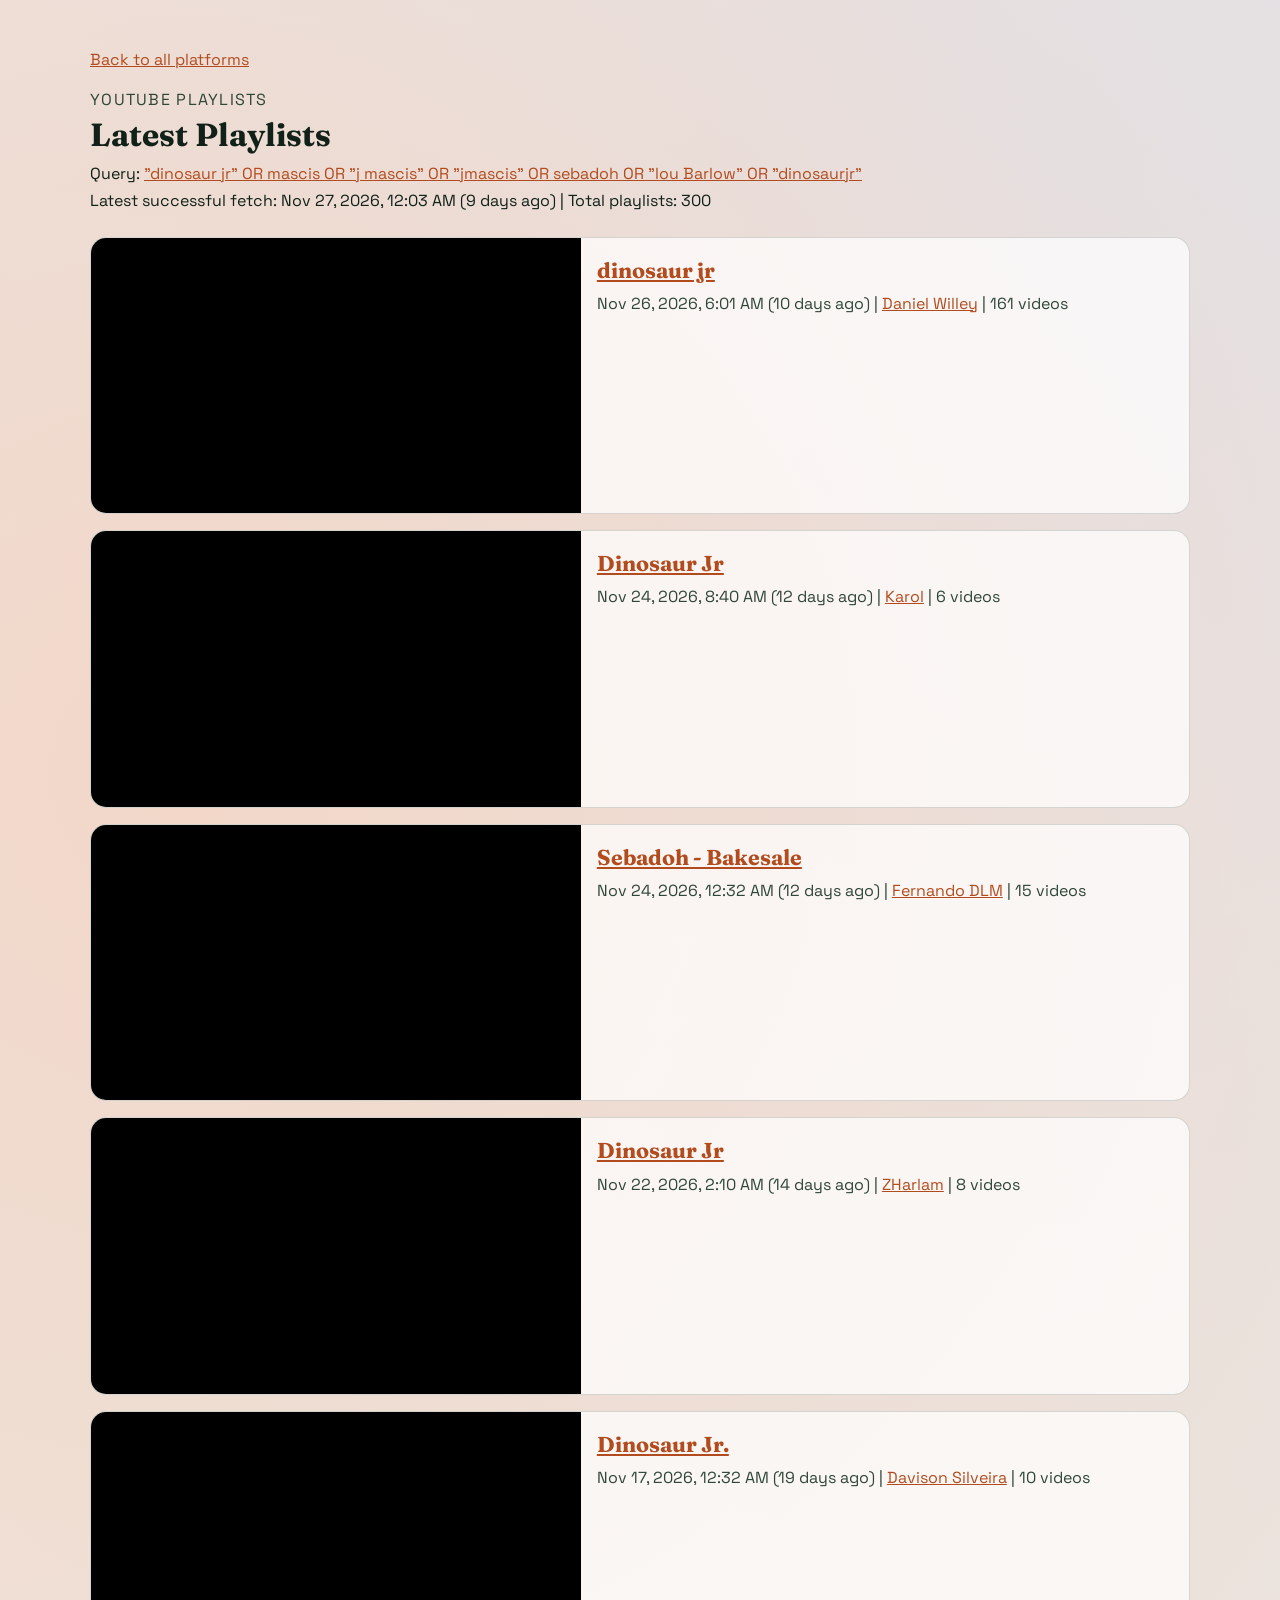
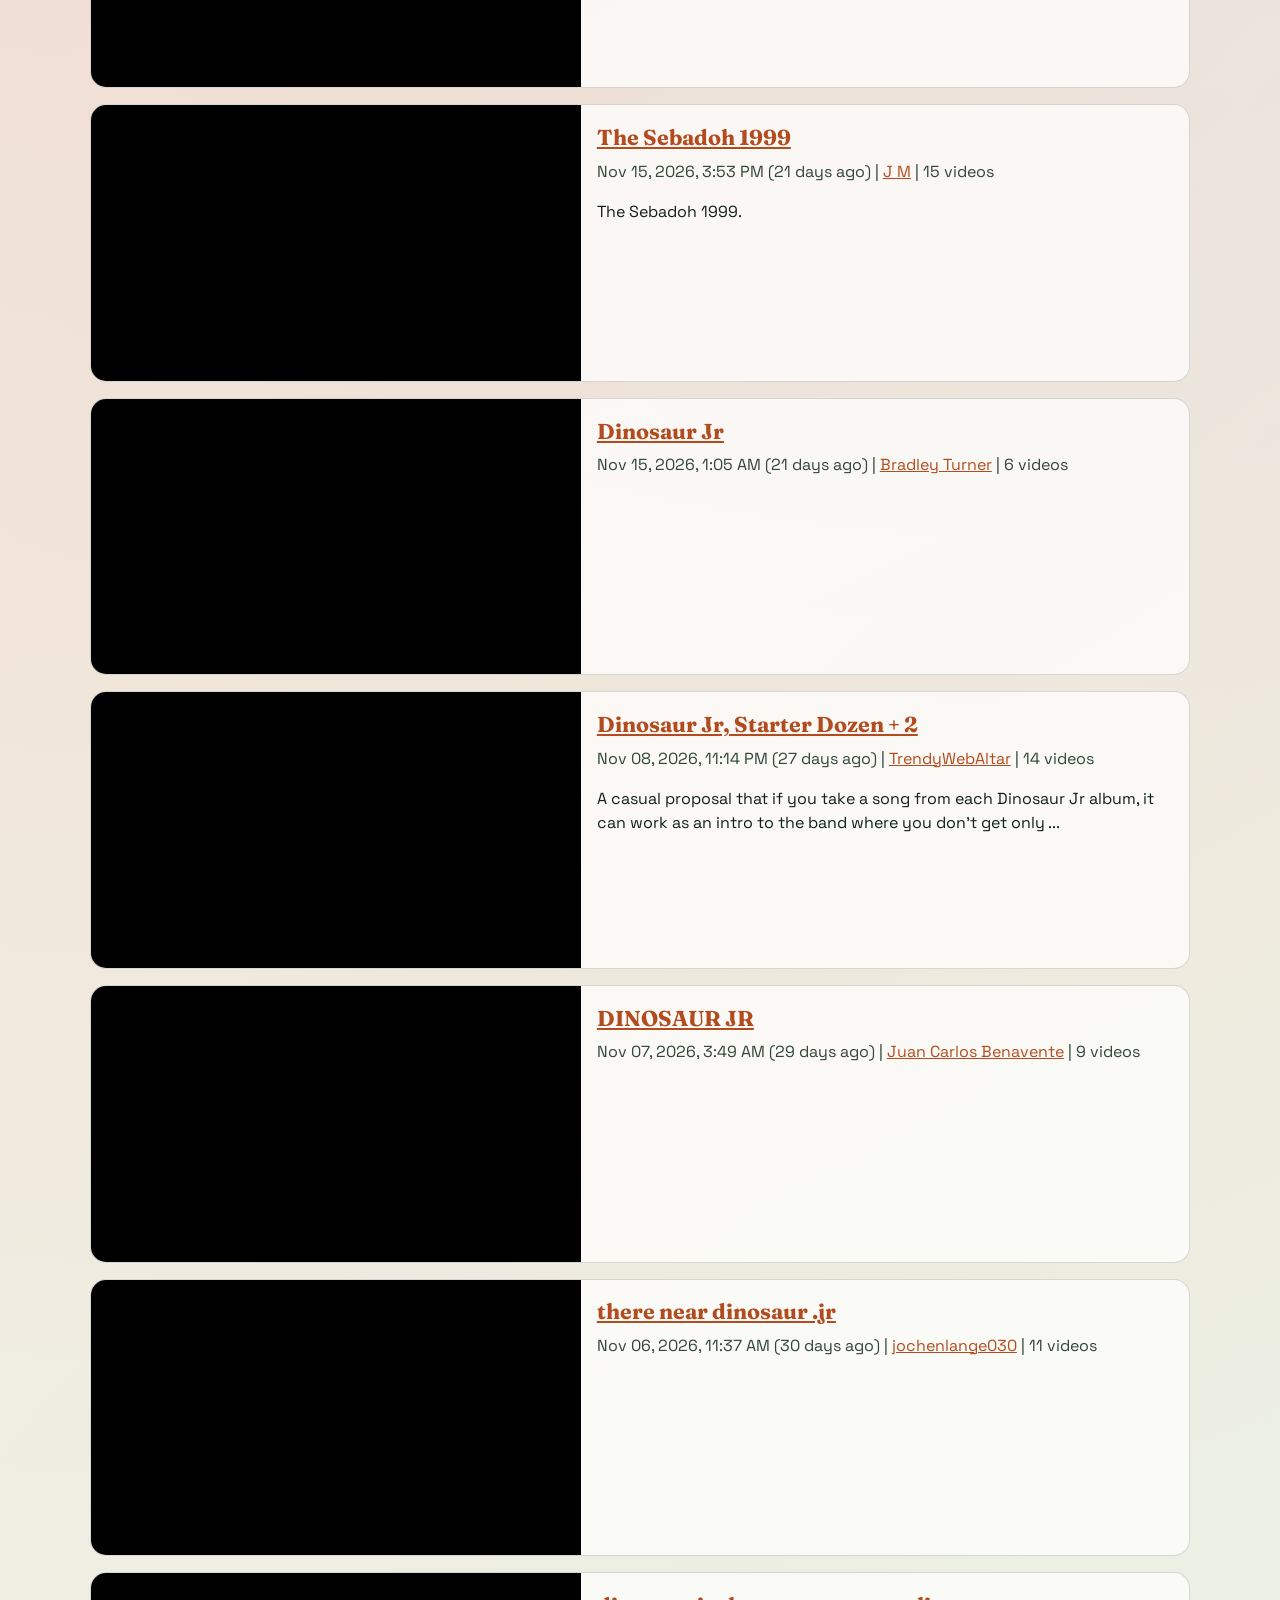
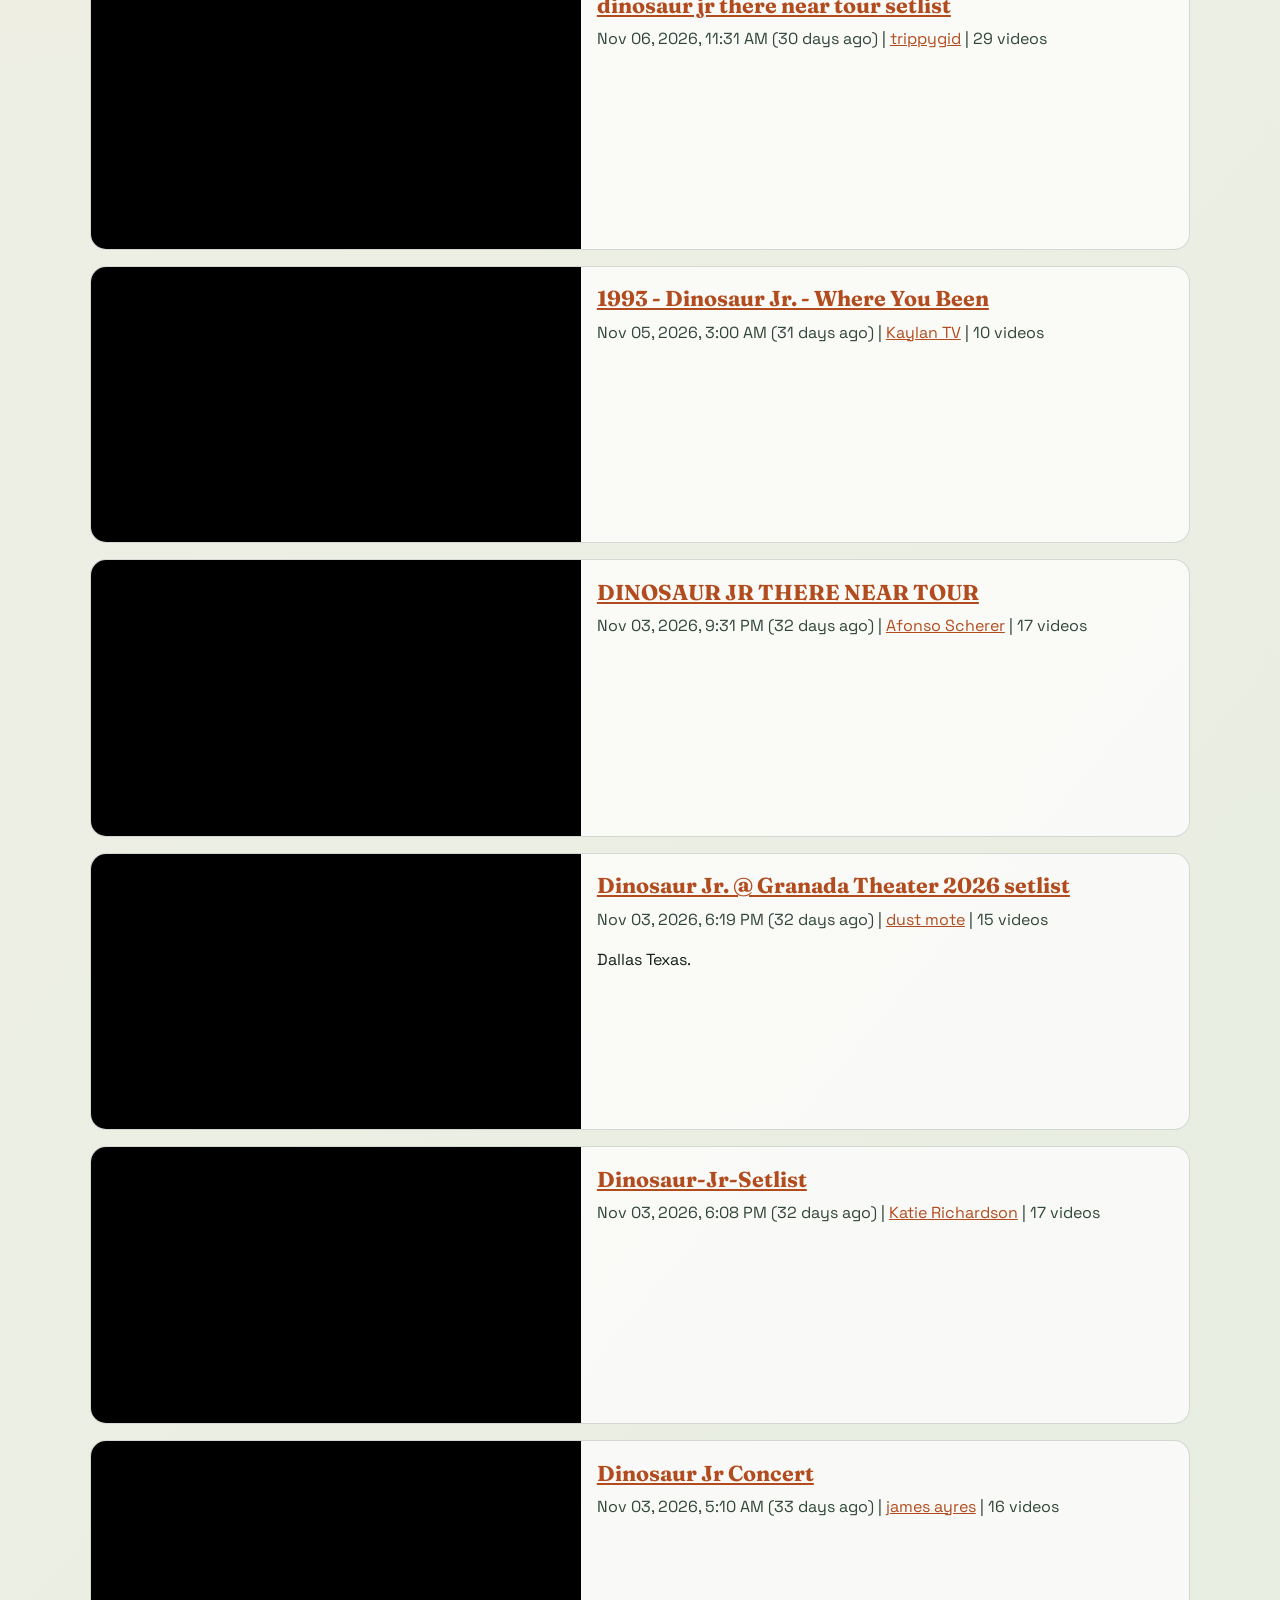
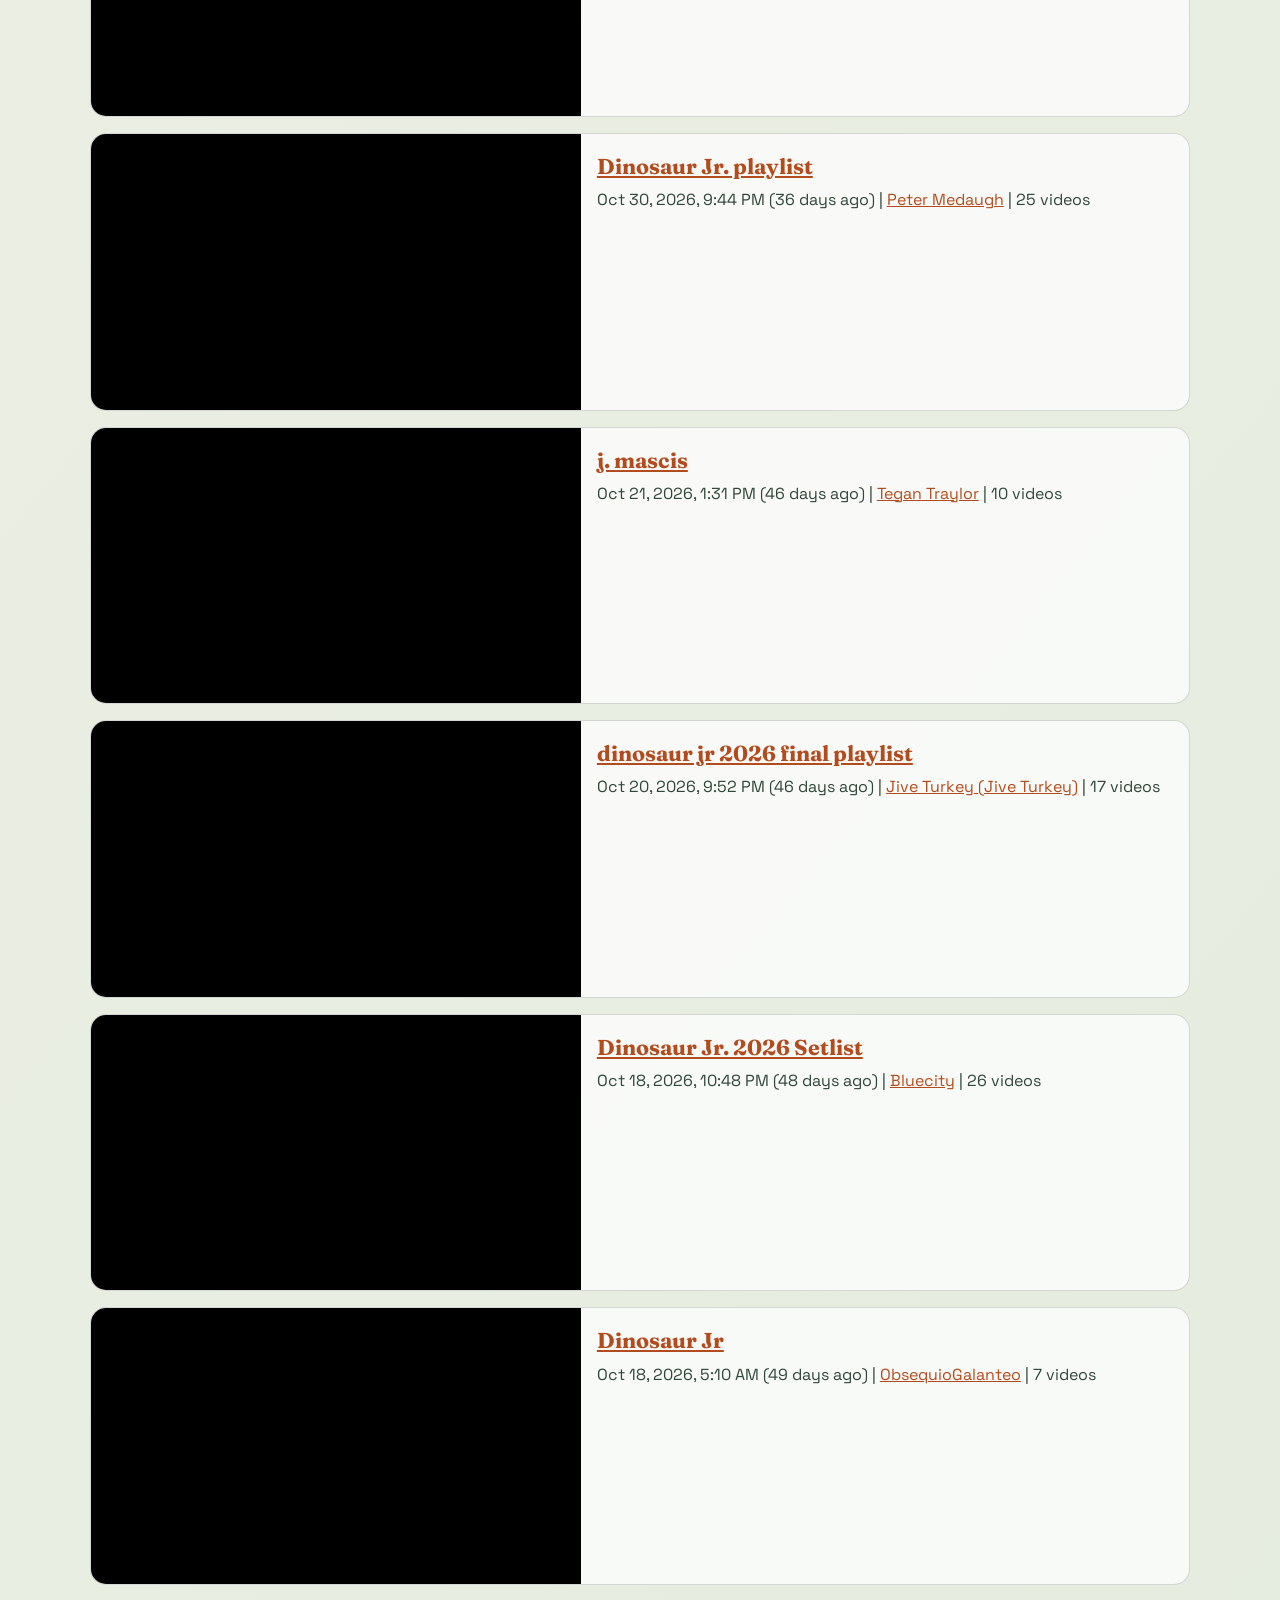
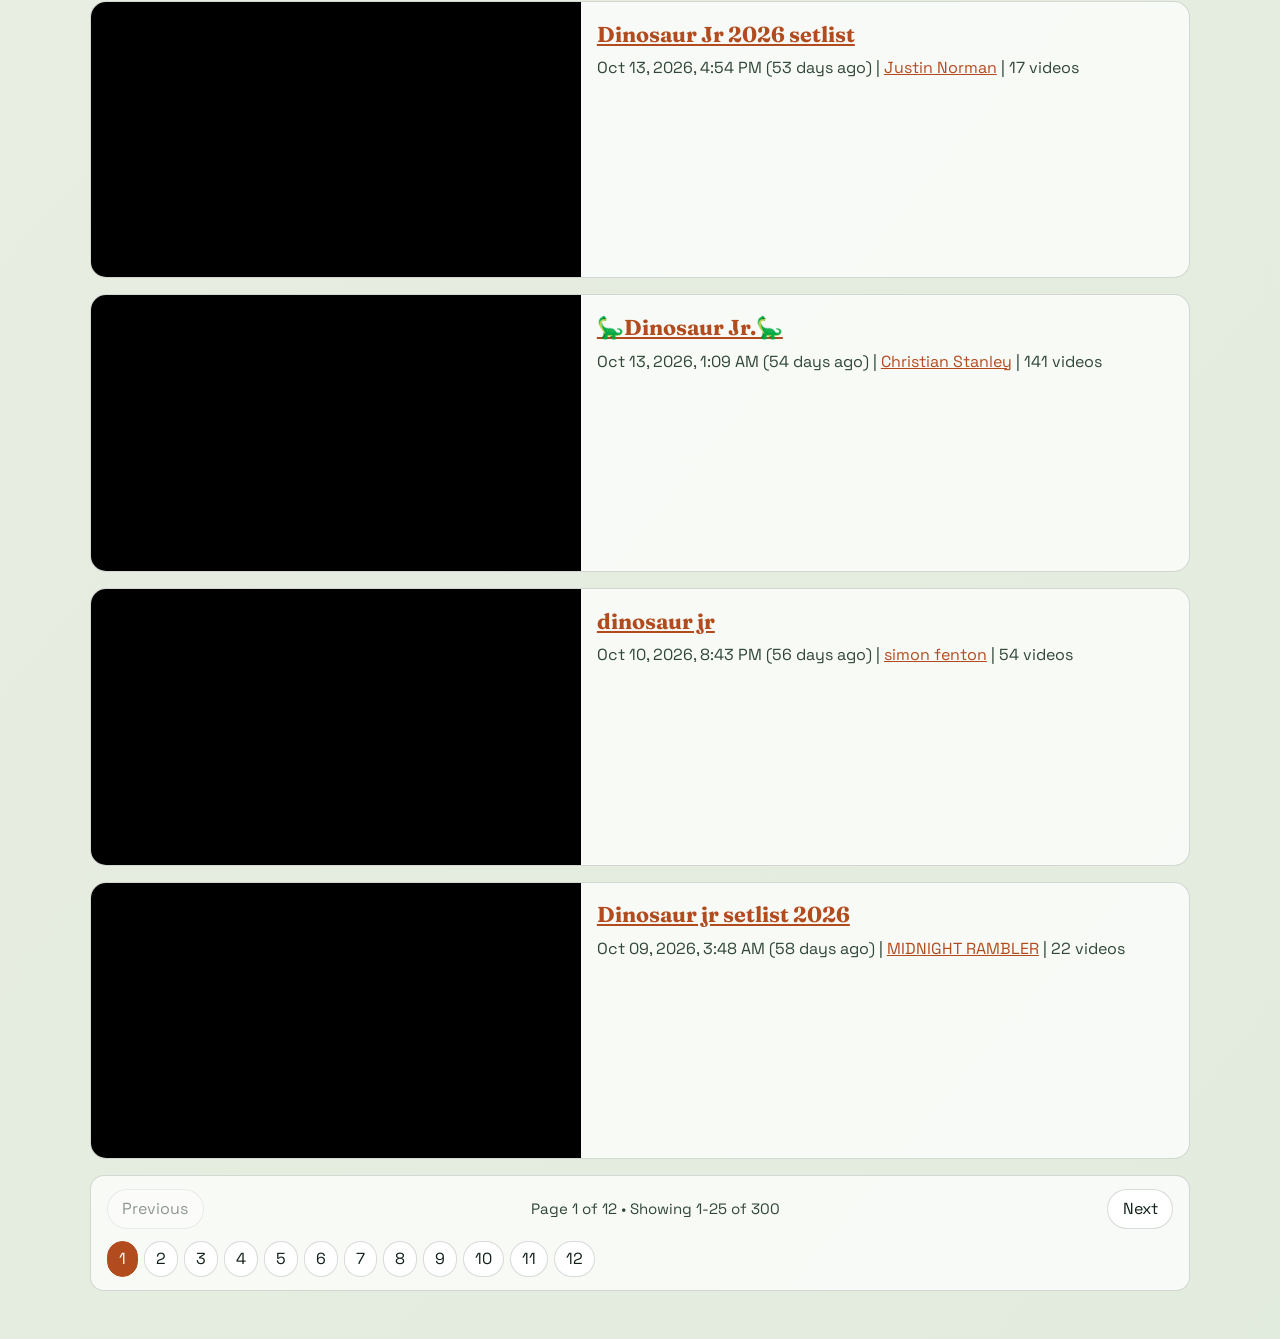
==== commit 939813e6: "chore: refresh YouTube results and playlists" ====
--- a/docs/playlists.html
+++ b/docs/playlists.html
@@ -16,7 +16,7 @@
       <p class="eyebrow">YouTube Playlists</p>
       <h1>Latest Playlists</h1>
             <p class="lede">Query: <a href="https://www.youtube.com/results?search_query=%22dinosaur+jr%22+OR+mascis+OR+%22j+mascis%22+OR+%22jmascis%22+OR+sebadoh+OR+%22lou+Barlow%22+OR+%22dinosaurjr%22" target="_blank" rel="noopener noreferrer">&quot;dinosaur jr&quot; OR mascis OR &quot;j mascis&quot; OR &quot;jmascis&quot; OR sebadoh OR &quot;lou Barlow&quot; OR &quot;dinosaurjr&quot;</a></p>
-            <p class="meta">Latest successful fetch: <span class="js-time" data-time-iso="2026-11-26T12:01:35Z">2026-11-26 12:01 UTC</span> | Total playlists: 300</p>
+            <p class="meta">Latest successful fetch: <span class="js-time" data-time-iso="2026-11-27T00:03:27Z">2026-11-27 00:03 UTC</span> | Total playlists: 300</p>
     </header>
 
         <section class="video-grid" data-page-size="25">
@@ -164,6 +164,26 @@
 <article class="video-card">
   <div class="embed-wrap">
     <iframe
+      src="https://www.youtube.com/embed/videoseries?list=PLMPxbwHGxW_I"
+      title="Dinosaur Jr, Starter Dozen + 2"
+      loading="lazy"
+      allow="accelerometer; autoplay; clipboard-write; encrypted-media; gyroscope; picture-in-picture; web-share"
+      referrerpolicy="strict-origin-when-cross-origin"
+      allowfullscreen>
+    </iframe>
+  </div>
+
+  <div class="video-content">
+    <h2><a href="https://www.youtube.com/playlist?list=PLMPxbwHGxW_I" target="_blank" rel="noopener noreferrer">Dinosaur Jr, Starter Dozen + 2</a></h2>
+                <p class="video-meta"><span class="js-time" data-time-iso="2026-11-08T23:14:31Z">2026-11-08 23:14 UTC</span> | <a href="https://www.youtube.com/channel/UCusksjvnsMbKBB3PCqLnlyQ" target="_blank" rel="noopener noreferrer">TrendyWebAltar</a> | 14 videos</p>
+    <p>A casual proposal that if you take a song from each Dinosaur Jr album, it can work as an intro to the band where you don&#x27;t get only ...</p>
+  </div>
+</article>
+
+
+<article class="video-card">
+  <div class="embed-wrap">
+    <iframe
       src="https://www.youtube.com/embed/videoseries?list=PLQXafb3fph1U"
       title="DINOSAUR JR"
       loading="lazy"
@@ -284,6 +304,26 @@
 <article class="video-card">
   <div class="embed-wrap">
     <iframe
+      src="https://www.youtube.com/embed/videoseries?list=PLJVaiZh3roL4"
+      title="Dinosaur-Jr-Setlist"
+      loading="lazy"
+      allow="accelerometer; autoplay; clipboard-write; encrypted-media; gyroscope; picture-in-picture; web-share"
+      referrerpolicy="strict-origin-when-cross-origin"
+      allowfullscreen>
+    </iframe>
+  </div>
+
+  <div class="video-content">
+    <h2><a href="https://www.youtube.com/playlist?list=PLJVaiZh3roL4" target="_blank" rel="noopener noreferrer">Dinosaur-Jr-Setlist</a></h2>
+                <p class="video-meta"><span class="js-time" data-time-iso="2026-11-03T18:08:27Z">2026-11-03 18:08 UTC</span> | <a href="https://www.youtube.com/channel/UCx2lmeCLEx6VQrtOoXcW4Mw" target="_blank" rel="noopener noreferrer">Katie Richardson</a> | 17 videos</p>
+    <p></p>
+  </div>
+</article>
+
+
+<article class="video-card">
+  <div class="embed-wrap">
+    <iframe
       src="https://www.youtube.com/embed/videoseries?list=PLbUwQoMQqnP4"
       title="Dinosaur Jr Concert"
       loading="lazy"
@@ -324,106 +364,6 @@
 <article class="video-card">
   <div class="embed-wrap">
     <iframe
-      src="https://www.youtube.com/embed/videoseries?list=PLJdZWnd6ImGY"
-      title="Dinosaur Jr and ween"
-      loading="lazy"
-      allow="accelerometer; autoplay; clipboard-write; encrypted-media; gyroscope; picture-in-picture; web-share"
-      referrerpolicy="strict-origin-when-cross-origin"
-      allowfullscreen>
-    </iframe>
-  </div>
-
-  <div class="video-content">
-    <h2><a href="https://www.youtube.com/playlist?list=PLJdZWnd6ImGY" target="_blank" rel="noopener noreferrer">Dinosaur Jr and ween</a></h2>
-                <p class="video-meta"><span class="js-time" data-time-iso="2026-10-26T22:47:55Z">2026-10-26 22:47 UTC</span> | <a href="https://www.youtube.com/channel/UC-RhETFyCQKCqU_4bAT03cw" target="_blank" rel="noopener noreferrer">Da_big_spicy</a> | 72 videos</p>
-    <p></p>
-  </div>
-</article>
-
-
-<article class="video-card">
-  <div class="embed-wrap">
-    <iframe
-      src="https://www.youtube.com/embed/videoseries?list=PLcmNs-WjVBeA"
-      title="Dinosaur Jr @ Ace of Spades 10/20/26"
-      loading="lazy"
-      allow="accelerometer; autoplay; clipboard-write; encrypted-media; gyroscope; picture-in-picture; web-share"
-      referrerpolicy="strict-origin-when-cross-origin"
-      allowfullscreen>
-    </iframe>
-  </div>
-
-  <div class="video-content">
-    <h2><a href="https://www.youtube.com/playlist?list=PLcmNs-WjVBeA" target="_blank" rel="noopener noreferrer">Dinosaur Jr @ Ace of Spades 10/20/26</a></h2>
-                <p class="video-meta"><span class="js-time" data-time-iso="2026-10-24T20:31:34Z">2026-10-24 20:31 UTC</span> | <a href="https://www.youtube.com/channel/UCUIW5ZGtpqjqmU2nlTkhPNg" target="_blank" rel="noopener noreferrer">Kevin Nabb</a> | 7 videos</p>
-    <p></p>
-  </div>
-</article>
-
-
-<article class="video-card">
-  <div class="embed-wrap">
-    <iframe
-      src="https://www.youtube.com/embed/videoseries?list=PLVATvcT2-Bf0"
-      title="Dinosaur Jr - Where You Been"
-      loading="lazy"
-      allow="accelerometer; autoplay; clipboard-write; encrypted-media; gyroscope; picture-in-picture; web-share"
-      referrerpolicy="strict-origin-when-cross-origin"
-      allowfullscreen>
-    </iframe>
-  </div>
-
-  <div class="video-content">
-    <h2><a href="https://www.youtube.com/playlist?list=PLVATvcT2-Bf0" target="_blank" rel="noopener noreferrer">Dinosaur Jr - Where You Been</a></h2>
-                <p class="video-meta"><span class="js-time" data-time-iso="2026-10-24T19:39:17Z">2026-10-24 19:39 UTC</span> | <a href="https://www.youtube.com/channel/UCwDNmHccxZIsz-klrhasTOA" target="_blank" rel="noopener noreferrer">A G</a> | 10 videos</p>
-    <p></p>
-  </div>
-</article>
-
-
-<article class="video-card">
-  <div class="embed-wrap">
-    <iframe
-      src="https://www.youtube.com/embed/videoseries?list=PLUPat30zMZQ4"
-      title="Dinosaur Jr."
-      loading="lazy"
-      allow="accelerometer; autoplay; clipboard-write; encrypted-media; gyroscope; picture-in-picture; web-share"
-      referrerpolicy="strict-origin-when-cross-origin"
-      allowfullscreen>
-    </iframe>
-  </div>
-
-  <div class="video-content">
-    <h2><a href="https://www.youtube.com/playlist?list=PLUPat30zMZQ4" target="_blank" rel="noopener noreferrer">Dinosaur Jr.</a></h2>
-                <p class="video-meta"><span class="js-time" data-time-iso="2026-10-24T01:06:17Z">2026-10-24 01:06 UTC</span> | <a href="https://www.youtube.com/channel/UCuQJ7L6JRdVxVMF0r8t7cdQ" target="_blank" rel="noopener noreferrer">Brian</a> | 43 videos</p>
-    <p></p>
-  </div>
-</article>
-
-
-<article class="video-card">
-  <div class="embed-wrap">
-    <iframe
-      src="https://www.youtube.com/embed/videoseries?list=PLYKPqgJBZ1Fc"
-      title="Dinosaur Jr/Stef Chura Concert @Ace of Spades Sacramento CA 102026"
-      loading="lazy"
-      allow="accelerometer; autoplay; clipboard-write; encrypted-media; gyroscope; picture-in-picture; web-share"
-      referrerpolicy="strict-origin-when-cross-origin"
-      allowfullscreen>
-    </iframe>
-  </div>
-
-  <div class="video-content">
-    <h2><a href="https://www.youtube.com/playlist?list=PLYKPqgJBZ1Fc" target="_blank" rel="noopener noreferrer">Dinosaur Jr/Stef Chura Concert @Ace of Spades Sacramento CA 102026</a></h2>
-                <p class="video-meta"><span class="js-time" data-time-iso="2026-10-21T14:48:04Z">2026-10-21 14:48 UTC</span> | <a href="https://www.youtube.com/channel/UC2SFGtVuODOa_319eeTqWZQ" target="_blank" rel="noopener noreferrer">Jive Turkey (Jive Turkey)</a> | 17 videos</p>
-    <p></p>
-  </div>
-</article>
-
-
-<article class="video-card">
-  <div class="embed-wrap">
-    <iframe
       src="https://www.youtube.com/embed/videoseries?list=PLG6vVqIjulLg"
       title="j. mascis"
       loading="lazy"
@@ -444,26 +384,6 @@
 <article class="video-card">
   <div class="embed-wrap">
     <iframe
-      src="https://www.youtube.com/embed/videoseries?list=PLQyihE-CAVXg"
-      title="Dinosaur Jr 2026"
-      loading="lazy"
-      allow="accelerometer; autoplay; clipboard-write; encrypted-media; gyroscope; picture-in-picture; web-share"
-      referrerpolicy="strict-origin-when-cross-origin"
-      allowfullscreen>
-    </iframe>
-  </div>
-
-  <div class="video-content">
-    <h2><a href="https://www.youtube.com/playlist?list=PLQyihE-CAVXg" target="_blank" rel="noopener noreferrer">Dinosaur Jr 2026</a></h2>
-                <p class="video-meta"><span class="js-time" data-time-iso="2026-10-21T08:57:37Z">2026-10-21 08:57 UTC</span> | <a href="https://www.youtube.com/channel/UCMnSyyC9hbGL6uSOuCxE2Fg" target="_blank" rel="noopener noreferrer">L B</a> | 12 videos</p>
-    <p></p>
-  </div>
-</article>
-
-
-<article class="video-card">
-  <div class="embed-wrap">
-    <iframe
       src="https://www.youtube.com/embed/videoseries?list=PLQIK39RWuRQ8"
       title="dinosaur jr 2026 final playlist"
       loading="lazy"
@@ -484,46 +404,6 @@
 <article class="video-card">
   <div class="embed-wrap">
     <iframe
-      src="https://www.youtube.com/embed/videoseries?list=PLVZqp-s1te1g"
-      title="dinosaur jr"
-      loading="lazy"
-      allow="accelerometer; autoplay; clipboard-write; encrypted-media; gyroscope; picture-in-picture; web-share"
-      referrerpolicy="strict-origin-when-cross-origin"
-      allowfullscreen>
-    </iframe>
-  </div>
-
-  <div class="video-content">
-    <h2><a href="https://www.youtube.com/playlist?list=PLVZqp-s1te1g" target="_blank" rel="noopener noreferrer">dinosaur jr</a></h2>
-                <p class="video-meta"><span class="js-time" data-time-iso="2026-10-20T17:34:46Z">2026-10-20 17:34 UTC</span> | <a href="https://www.youtube.com/channel/UCyIyAtTQ_5-v_ql4L-YeHtQ" target="_blank" rel="noopener noreferrer">ari vestite</a> | 29 videos</p>
-    <p></p>
-  </div>
-</article>
-
-
-<article class="video-card">
-  <div class="embed-wrap">
-    <iframe
-      src="https://www.youtube.com/embed/videoseries?list=PLL2FNyO6no48"
-      title="Dinosaur jr @The Bellwether 10/16/26"
-      loading="lazy"
-      allow="accelerometer; autoplay; clipboard-write; encrypted-media; gyroscope; picture-in-picture; web-share"
-      referrerpolicy="strict-origin-when-cross-origin"
-      allowfullscreen>
-    </iframe>
-  </div>
-
-  <div class="video-content">
-    <h2><a href="https://www.youtube.com/playlist?list=PLL2FNyO6no48" target="_blank" rel="noopener noreferrer">Dinosaur jr @The Bellwether 10/16/26</a></h2>
-                <p class="video-meta"><span class="js-time" data-time-iso="2026-10-19T21:14:27Z">2026-10-19 21:14 UTC</span> | <a href="https://www.youtube.com/channel/UC6YCcbqVDrAV_9Y6XDYkF4A" target="_blank" rel="noopener noreferrer">Mihalis.</a> | 17 videos</p>
-    <p></p>
-  </div>
-</article>
-
-
-<article class="video-card">
-  <div class="embed-wrap">
-    <iframe
       src="https://www.youtube.com/embed/videoseries?list=PLAvy9UNh1nxs"
       title="Dinosaur Jr. 2026 Setlist"
       loading="lazy"
@@ -564,66 +444,6 @@
 <article class="video-card">
   <div class="embed-wrap">
     <iframe
-      src="https://www.youtube.com/embed/videoseries?list=PLXijmrkDxq7I"
-      title="dinosaur jr confusion"
-      loading="lazy"
-      allow="accelerometer; autoplay; clipboard-write; encrypted-media; gyroscope; picture-in-picture; web-share"
-      referrerpolicy="strict-origin-when-cross-origin"
-      allowfullscreen>
-    </iframe>
-  </div>
-
-  <div class="video-content">
-    <h2><a href="https://www.youtube.com/playlist?list=PLXijmrkDxq7I" target="_blank" rel="noopener noreferrer">dinosaur jr confusion</a></h2>
-                <p class="video-meta"><span class="js-time" data-time-iso="2026-10-17T22:28:15Z">2026-10-17 22:28 UTC</span> | <a href="https://www.youtube.com/channel/UCI7c0bHN5Zt6kH0X2XoNy5g" target="_blank" rel="noopener noreferrer">Kamm</a> | 15 videos</p>
-    <p></p>
-  </div>
-</article>
-
-
-<article class="video-card">
-  <div class="embed-wrap">
-    <iframe
-      src="https://www.youtube.com/embed/videoseries?list=PLW991hfZ2O9I"
-      title="Dinosaur jr \ud83c\udf12\ud83e\udd18"
-      loading="lazy"
-      allow="accelerometer; autoplay; clipboard-write; encrypted-media; gyroscope; picture-in-picture; web-share"
-      referrerpolicy="strict-origin-when-cross-origin"
-      allowfullscreen>
-    </iframe>
-  </div>
-
-  <div class="video-content">
-    <h2><a href="https://www.youtube.com/playlist?list=PLW991hfZ2O9I" target="_blank" rel="noopener noreferrer">Dinosaur jr 🌒🤘</a></h2>
-                <p class="video-meta"><span class="js-time" data-time-iso="2026-10-15T05:53:15Z">2026-10-15 05:53 UTC</span> | <a href="https://www.youtube.com/channel/UCSK3PEMVSnFblqyp9wFBKww" target="_blank" rel="noopener noreferrer">Wish to see 90</a> | 9 videos</p>
-    <p></p>
-  </div>
-</article>
-
-
-<article class="video-card">
-  <div class="embed-wrap">
-    <iframe
-      src="https://www.youtube.com/embed/videoseries?list=PLFD4Q7bPFHEY"
-      title="Dinosaur Jr"
-      loading="lazy"
-      allow="accelerometer; autoplay; clipboard-write; encrypted-media; gyroscope; picture-in-picture; web-share"
-      referrerpolicy="strict-origin-when-cross-origin"
-      allowfullscreen>
-    </iframe>
-  </div>
-
-  <div class="video-content">
-    <h2><a href="https://www.youtube.com/playlist?list=PLFD4Q7bPFHEY" target="_blank" rel="noopener noreferrer">Dinosaur Jr</a></h2>
-                <p class="video-meta"><span class="js-time" data-time-iso="2026-10-14T02:33:46Z">2026-10-14 02:33 UTC</span> | <a href="https://www.youtube.com/channel/UCLG_81l0L_b3l5kt_M1n9dg" target="_blank" rel="noopener noreferrer">Erick</a> | 25 videos</p>
-    <p></p>
-  </div>
-</article>
-
-
-<article class="video-card">
-  <div class="embed-wrap">
-    <iframe
       src="https://www.youtube.com/embed/videoseries?list=PLLcMk2AaAeyc"
       title="Dinosaur Jr 2026 setlist"
       loading="lazy"
@@ -664,106 +484,6 @@
 <article class="video-card">
   <div class="embed-wrap">
     <iframe
-      src="https://www.youtube.com/embed/videoseries?list=PLdYZiUgE7siY"
-      title="Dinosaur Jr., Stef Chura 20261011 at Belly Up Tavern"
-      loading="lazy"
-      allow="accelerometer; autoplay; clipboard-write; encrypted-media; gyroscope; picture-in-picture; web-share"
-      referrerpolicy="strict-origin-when-cross-origin"
-      allowfullscreen>
-    </iframe>
-  </div>
-
-  <div class="video-content">
-    <h2><a href="https://www.youtube.com/playlist?list=PLdYZiUgE7siY" target="_blank" rel="noopener noreferrer">Dinosaur Jr., Stef Chura 20261011 at Belly Up Tavern</a></h2>
-                <p class="video-meta"><span class="js-time" data-time-iso="2026-10-12T19:59:32Z">2026-10-12 19:59 UTC</span> | <a href="https://www.youtube.com/channel/UCpr3ZvAZuvZwiMnXLh3kblg" target="_blank" rel="noopener noreferrer">leisure engineer</a> | 11 videos</p>
-    <p></p>
-  </div>
-</article>
-
-
-<article class="video-card">
-  <div class="embed-wrap">
-    <iframe
-      src="https://www.youtube.com/embed/videoseries?list=PLatIQ5ep_uLc"
-      title="J. MASCIS ( FRONTMAN OF &quot;&quot;DINOSAUR JR.&quot;&quot; )"
-      loading="lazy"
-      allow="accelerometer; autoplay; clipboard-write; encrypted-media; gyroscope; picture-in-picture; web-share"
-      referrerpolicy="strict-origin-when-cross-origin"
-      allowfullscreen>
-    </iframe>
-  </div>
-
-  <div class="video-content">
-    <h2><a href="https://www.youtube.com/playlist?list=PLatIQ5ep_uLc" target="_blank" rel="noopener noreferrer">J. MASCIS ( FRONTMAN OF &amp;quot;&amp;quot;DINOSAUR JR.&amp;quot;&amp;quot; )</a></h2>
-                <p class="video-meta"><span class="js-time" data-time-iso="2026-10-12T17:08:56Z">2026-10-12 17:08 UTC</span> | <a href="https://www.youtube.com/channel/UCdQhaDmZi8R09hP1xHzd4XA" target="_blank" rel="noopener noreferrer">Brian dale</a> | 10 videos</p>
-    <p></p>
-  </div>
-</article>
-
-
-<article class="video-card">
-  <div class="embed-wrap">
-    <iframe
-      src="https://www.youtube.com/embed/videoseries?list=PLAowA37gwxrM"
-      title="There Near Tour Dinosaur Jr"
-      loading="lazy"
-      allow="accelerometer; autoplay; clipboard-write; encrypted-media; gyroscope; picture-in-picture; web-share"
-      referrerpolicy="strict-origin-when-cross-origin"
-      allowfullscreen>
-    </iframe>
-  </div>
-
-  <div class="video-content">
-    <h2><a href="https://www.youtube.com/playlist?list=PLAowA37gwxrM" target="_blank" rel="noopener noreferrer">There Near Tour Dinosaur Jr</a></h2>
-                <p class="video-meta"><span class="js-time" data-time-iso="2026-10-11T22:14:50Z">2026-10-11 22:14 UTC</span> | <a href="https://www.youtube.com/channel/UCZ2EStm9LYEeWbcKkDfFh8Q" target="_blank" rel="noopener noreferrer">Necro69</a> | 12 videos</p>
-    <p></p>
-  </div>
-</article>
-
-
-<article class="video-card">
-  <div class="embed-wrap">
-    <iframe
-      src="https://www.youtube.com/embed/videoseries?list=PLSS9unsd7Z-Q"
-      title="Dinosaur Jr."
-      loading="lazy"
-      allow="accelerometer; autoplay; clipboard-write; encrypted-media; gyroscope; picture-in-picture; web-share"
-      referrerpolicy="strict-origin-when-cross-origin"
-      allowfullscreen>
-    </iframe>
-  </div>
-
-  <div class="video-content">
-    <h2><a href="https://www.youtube.com/playlist?list=PLSS9unsd7Z-Q" target="_blank" rel="noopener noreferrer">Dinosaur Jr.</a></h2>
-                <p class="video-meta"><span class="js-time" data-time-iso="2026-10-11T12:19:45Z">2026-10-11 12:19 UTC</span> | <a href="https://www.youtube.com/channel/UCsLAOUspuz8qaJiWMVH9LCw" target="_blank" rel="noopener noreferrer">Emad Kangarani</a> | 18 videos</p>
-    <p></p>
-  </div>
-</article>
-
-
-<article class="video-card">
-  <div class="embed-wrap">
-    <iframe
-      src="https://www.youtube.com/embed/videoseries?list=PLdqFw5tlqObo"
-      title="Dinosaur JR!!"
-      loading="lazy"
-      allow="accelerometer; autoplay; clipboard-write; encrypted-media; gyroscope; picture-in-picture; web-share"
-      referrerpolicy="strict-origin-when-cross-origin"
-      allowfullscreen>
-    </iframe>
-  </div>
-
-  <div class="video-content">
-    <h2><a href="https://www.youtube.com/playlist?list=PLdqFw5tlqObo" target="_blank" rel="noopener noreferrer">Dinosaur JR!!</a></h2>
-                <p class="video-meta"><span class="js-time" data-time-iso="2026-10-10T23:18:57Z">2026-10-10 23:18 UTC</span> | <a href="https://www.youtube.com/channel/UCZo9l1crJW_la1Y36No-jrA" target="_blank" rel="noopener noreferrer">Dan Koprowicz</a> | 16 videos</p>
-    <p></p>
-  </div>
-</article>
-
-
-<article class="video-card">
-  <div class="embed-wrap">
-    <iframe
       src="https://www.youtube.com/embed/videoseries?list=PLe3upHO7KcoI"
       title="dinosaur jr"
       loading="lazy"
@@ -824,78 +544,18 @@
 <article class="video-card">
   <div class="embed-wrap">
     <iframe
-      src="https://www.youtube.com/embed/videoseries?list=PLFGy6_Q0zZ5Q"
-      title="Dinosaur Jr"
-      loading="lazy"
-      allow="accelerometer; autoplay; clipboard-write; encrypted-media; gyroscope; picture-in-picture; web-share"
-      referrerpolicy="strict-origin-when-cross-origin"
-      allowfullscreen>
-    </iframe>
-  </div>
-
-  <div class="video-content">
-    <h2><a href="https://www.youtube.com/playlist?list=PLFGy6_Q0zZ5Q" target="_blank" rel="noopener noreferrer">Dinosaur Jr</a></h2>
-                <p class="video-meta"><span class="js-time" data-time-iso="2026-10-05T18:26:29Z">2026-10-05 18:26 UTC</span> | <a href="https://www.youtube.com/channel/UCtHFghCVd3A0AEqQvRnMBqg" target="_blank" rel="noopener noreferrer">Paul</a> | 14 videos</p>
-    <p></p>
-  </div>
-</article>
-
-
-<article class="video-card">
-  <div class="embed-wrap">
-    <iframe
-      src="https://www.youtube.com/embed/videoseries?list=PLDkwBv7b1wts"
-      title="Dinosaur Jr Green Mind"
-      loading="lazy"
-      allow="accelerometer; autoplay; clipboard-write; encrypted-media; gyroscope; picture-in-picture; web-share"
-      referrerpolicy="strict-origin-when-cross-origin"
-      allowfullscreen>
-    </iframe>
-  </div>
-
-  <div class="video-content">
-    <h2><a href="https://www.youtube.com/playlist?list=PLDkwBv7b1wts" target="_blank" rel="noopener noreferrer">Dinosaur Jr Green Mind</a></h2>
-                <p class="video-meta"><span class="js-time" data-time-iso="2026-10-04T16:47:35Z">2026-10-04 16:47 UTC</span> | <a href="https://www.youtube.com/channel/UCYjj5aH5uExG2q9xuE6o8ng" target="_blank" rel="noopener noreferrer">Raanan Malkin</a> | 10 videos</p>
-    <p></p>
-  </div>
-</article>
-
-
-<article class="video-card">
-  <div class="embed-wrap">
-    <iframe
-      src="https://www.youtube.com/embed/videoseries?list=PLfJKCG7yiHEA"
-      title="Dinosaur Jr. - (2026) There Near FULL ALBUM KARAOKE"
-      loading="lazy"
-      allow="accelerometer; autoplay; clipboard-write; encrypted-media; gyroscope; picture-in-picture; web-share"
-      referrerpolicy="strict-origin-when-cross-origin"
-      allowfullscreen>
-    </iframe>
-  </div>
-
-  <div class="video-content">
-    <h2><a href="https://www.youtube.com/playlist?list=PLfJKCG7yiHEA" target="_blank" rel="noopener noreferrer">Dinosaur Jr. - (2026) There Near FULL ALBUM KARAOKE</a></h2>
-                <p class="video-meta"><span class="js-time" data-time-iso="2026-10-01T17:43:42Z">2026-10-01 17:43 UTC</span> | <a href="https://www.youtube.com/channel/UC_OsvX5tgAMkB4Wnh2CqDNA" target="_blank" rel="noopener noreferrer">Close Enough For Karaoke</a> | 11 videos</p>
-    <p>01 Several Got Away 02 No Friends 03 Everything at Once 04 Take Me With You 05 Blowin&#x27; Up 06 Gone Off 07 Clam Along 08 ...</p>
-  </div>
-</article>
-
-
-<article class="video-card">
-  <div class="embed-wrap">
-    <iframe
-      src="https://www.youtube.com/embed/videoseries?list=PLMh3LxY3rIXA"
-      title="Dinosaur Jr."
-      loading="lazy"
-      allow="accelerometer; autoplay; clipboard-write; encrypted-media; gyroscope; picture-in-picture; web-share"
-      referrerpolicy="strict-origin-when-cross-origin"
-      allowfullscreen>
-    </iframe>
-  </div>
-
-  <div class="video-content">
-    <h2><a href="https://www.youtube.com/playlist?list=PLMh3LxY3rIXA" target="_blank" rel="noopener noreferrer">Dinosaur Jr.</a></h2>
-                <p class="video-meta"><span class="js-time" data-time-iso="2026-09-30T19:13:28Z">2026-09-30 19:13 UTC</span> | <a href="https://www.youtube.com/channel/UCbIMbLtyul5PGRz-qXs7q3w" target="_blank" rel="noopener noreferrer">Gusta Erhart</a> | 143 videos</p>
+      src="https://www.youtube.com/embed/videoseries?list=PLA8kJk1K1OII"
+      title="Dinosaur jr."
+      loading="lazy"
+      allow="accelerometer; autoplay; clipboard-write; encrypted-media; gyroscope; picture-in-picture; web-share"
+      referrerpolicy="strict-origin-when-cross-origin"
+      allowfullscreen>
+    </iframe>
+  </div>
+
+  <div class="video-content">
+    <h2><a href="https://www.youtube.com/playlist?list=PLA8kJk1K1OII" target="_blank" rel="noopener noreferrer">Dinosaur jr.</a></h2>
+                <p class="video-meta"><span class="js-time" data-time-iso="2026-10-01T15:00:10Z">2026-10-01 15:00 UTC</span> | <a href="https://www.youtube.com/channel/UCtIW8SO4oxoHvM8zKD6dl8A" target="_blank" rel="noopener noreferrer">Dude</a> | 94 videos</p>
     <p></p>
   </div>
 </article>
@@ -924,26 +584,6 @@
 <article class="video-card">
   <div class="embed-wrap">
     <iframe
-      src="https://www.youtube.com/embed/videoseries?list=PLK3flEwe5bK8"
-      title="Dinosaur JR"
-      loading="lazy"
-      allow="accelerometer; autoplay; clipboard-write; encrypted-media; gyroscope; picture-in-picture; web-share"
-      referrerpolicy="strict-origin-when-cross-origin"
-      allowfullscreen>
-    </iframe>
-  </div>
-
-  <div class="video-content">
-    <h2><a href="https://www.youtube.com/playlist?list=PLK3flEwe5bK8" target="_blank" rel="noopener noreferrer">Dinosaur JR</a></h2>
-                <p class="video-meta"><span class="js-time" data-time-iso="2026-09-23T18:29:36Z">2026-09-23 18:29 UTC</span> | <a href="https://www.youtube.com/channel/UCtSuJrMwnRPRpptsV1BtCYA" target="_blank" rel="noopener noreferrer">Housework Playlists </a> | 21 videos</p>
-    <p>The Best of the JR.</p>
-  </div>
-</article>
-
-
-<article class="video-card">
-  <div class="embed-wrap">
-    <iframe
       src="https://www.youtube.com/embed/videoseries?list=PLZC9Jkf-QnQU"
       title="Dinosaur Jr."
       loading="lazy"
@@ -984,7 +624,7 @@
 <article class="video-card">
   <div class="embed-wrap">
     <iframe
-      src="https://www.youtube.com/embed/videoseries?list=PLMvORD3QMp-U"
+      src="https://www.youtube.com/embed/videoseries?list=PLDfCcJYLfg4s"
       title="Dinosaur Jr"
       loading="lazy"
       allow="accelerometer; autoplay; clipboard-write; encrypted-media; gyroscope; picture-in-picture; web-share"
@@ -994,28 +634,388 @@
   </div>
 
   <div class="video-content">
-    <h2><a href="https://www.youtube.com/playlist?list=PLMvORD3QMp-U" target="_blank" rel="noopener noreferrer">Dinosaur Jr</a></h2>
-                <p class="video-meta"><span class="js-time" data-time-iso="2026-09-19T03:28:58Z">2026-09-19 03:28 UTC</span> | <a href="https://www.youtube.com/channel/UCmo7gTYys1pNvnjTK6BRsvQ" target="_blank" rel="noopener noreferrer">Felicia Hall</a> | 9 videos</p>
-    <p></p>
-  </div>
-</article>
-
-
-<article class="video-card">
-  <div class="embed-wrap">
-    <iframe
-      src="https://www.youtube.com/embed/videoseries?list=PLJu_b7x7ADfw"
-      title="2026.09 POPR Dinosaur Jr / TT"
-      loading="lazy"
-      allow="accelerometer; autoplay; clipboard-write; encrypted-media; gyroscope; picture-in-picture; web-share"
-      referrerpolicy="strict-origin-when-cross-origin"
-      allowfullscreen>
-    </iframe>
-  </div>
-
-  <div class="video-content">
-    <h2><a href="https://www.youtube.com/playlist?list=PLJu_b7x7ADfw" target="_blank" rel="noopener noreferrer">2026.09 POPR Dinosaur Jr / TT</a></h2>
-                <p class="video-meta"><span class="js-time" data-time-iso="2026-09-17T21:37:26Z">2026-09-17 21:37 UTC</span> | <a href="https://www.youtube.com/channel/UCx_HE_PB-eHxZJiHY6Arc3Q" target="_blank" rel="noopener noreferrer">EVRARD Jérôme</a> | 11 videos</p>
+    <h2><a href="https://www.youtube.com/playlist?list=PLDfCcJYLfg4s" target="_blank" rel="noopener noreferrer">Dinosaur Jr</a></h2>
+                <p class="video-meta"><span class="js-time" data-time-iso="2026-09-13T09:27:35Z">2026-09-13 09:27 UTC</span> | <a href="https://www.youtube.com/channel/UCn9wTyJj_un6mL0ZdFafQ3A" target="_blank" rel="noopener noreferrer">muziek allerlei</a> | 297 videos</p>
+    <p></p>
+  </div>
+</article>
+
+
+<article class="video-card">
+  <div class="embed-wrap">
+    <iframe
+      src="https://www.youtube.com/embed/videoseries?list=PLV8kA1HmWWYY"
+      title="Dinosaur Jr.  1987-09-20: Richmond, VA, USA | FULL ALBUM"
+      loading="lazy"
+      allow="accelerometer; autoplay; clipboard-write; encrypted-media; gyroscope; picture-in-picture; web-share"
+      referrerpolicy="strict-origin-when-cross-origin"
+      allowfullscreen>
+    </iframe>
+  </div>
+
+  <div class="video-content">
+    <h2><a href="https://www.youtube.com/playlist?list=PLV8kA1HmWWYY" target="_blank" rel="noopener noreferrer">Dinosaur Jr.  1987-09-20: Richmond, VA, USA | FULL ALBUM</a></h2>
+                <p class="video-meta"><span class="js-time" data-time-iso="2026-09-13T01:31:14Z">2026-09-13 01:31 UTC</span> | <a href="https://www.youtube.com/channel/UCt4IpASJ7MyJkla2fL8k8PA" target="_blank" rel="noopener noreferrer">Ona Yeeloy</a> | 44 videos</p>
+    <p></p>
+  </div>
+</article>
+
+
+<article class="video-card">
+  <div class="embed-wrap">
+    <iframe
+      src="https://www.youtube.com/embed/videoseries?list=PLBpgIdqPTuno"
+      title="Dinosaur Jr"
+      loading="lazy"
+      allow="accelerometer; autoplay; clipboard-write; encrypted-media; gyroscope; picture-in-picture; web-share"
+      referrerpolicy="strict-origin-when-cross-origin"
+      allowfullscreen>
+    </iframe>
+  </div>
+
+  <div class="video-content">
+    <h2><a href="https://www.youtube.com/playlist?list=PLBpgIdqPTuno" target="_blank" rel="noopener noreferrer">Dinosaur Jr</a></h2>
+                <p class="video-meta"><span class="js-time" data-time-iso="2026-09-09T10:14:12Z">2026-09-09 10:14 UTC</span> | <a href="https://www.youtube.com/channel/UC_r7YNpX4brNjPcHdB3AHaA" target="_blank" rel="noopener noreferrer">白潟徳治</a> | 68 videos</p>
+    <p></p>
+  </div>
+</article>
+
+
+<article class="video-card">
+  <div class="embed-wrap">
+    <iframe
+      src="https://www.youtube.com/embed/videoseries?list=PLDk4iaAAs3L8"
+      title="Setlist: Dinosaur Jr. July 25, 2025"
+      loading="lazy"
+      allow="accelerometer; autoplay; clipboard-write; encrypted-media; gyroscope; picture-in-picture; web-share"
+      referrerpolicy="strict-origin-when-cross-origin"
+      allowfullscreen>
+    </iframe>
+  </div>
+
+  <div class="video-content">
+    <h2><a href="https://www.youtube.com/playlist?list=PLDk4iaAAs3L8" target="_blank" rel="noopener noreferrer">Setlist: Dinosaur Jr. July 25, 2025</a></h2>
+                <p class="video-meta"><span class="js-time" data-time-iso="2026-09-07T21:18:39Z">2026-09-07 21:18 UTC</span> | <a href="https://www.youtube.com/channel/UCDVZOxX7jy53Rv4xg7vQWBw" target="_blank" rel="noopener noreferrer">Tylervision</a> | 17 videos</p>
+    <p>The Andrew J. Brady Music Center.</p>
+  </div>
+</article>
+
+
+<article class="video-card">
+  <div class="embed-wrap">
+    <iframe
+      src="https://www.youtube.com/embed/videoseries?list=PLHuKupbTngnw"
+      title="Dinosaur Jr. - Bcb723 Listening Mix"
+      loading="lazy"
+      allow="accelerometer; autoplay; clipboard-write; encrypted-media; gyroscope; picture-in-picture; web-share"
+      referrerpolicy="strict-origin-when-cross-origin"
+      allowfullscreen>
+    </iframe>
+  </div>
+
+  <div class="video-content">
+    <h2><a href="https://www.youtube.com/playlist?list=PLHuKupbTngnw" target="_blank" rel="noopener noreferrer">Dinosaur Jr. - Bcb723 Listening Mix</a></h2>
+                <p class="video-meta"><span class="js-time" data-time-iso="2026-09-05T22:05:39Z">2026-09-05 22:05 UTC</span> | <a href="https://www.youtube.com/channel/UCtM0vgHKqQJGXZAnYNu7L6g" target="_blank" rel="noopener noreferrer">Brennan</a> | 273 videos</p>
+    <p></p>
+  </div>
+</article>
+
+
+<article class="video-card">
+  <div class="embed-wrap">
+    <iframe
+      src="https://www.youtube.com/embed/videoseries?list=PLSs_pdqeuTCI"
+      title="dinosaur jr"
+      loading="lazy"
+      allow="accelerometer; autoplay; clipboard-write; encrypted-media; gyroscope; picture-in-picture; web-share"
+      referrerpolicy="strict-origin-when-cross-origin"
+      allowfullscreen>
+    </iframe>
+  </div>
+
+  <div class="video-content">
+    <h2><a href="https://www.youtube.com/playlist?list=PLSs_pdqeuTCI" target="_blank" rel="noopener noreferrer">dinosaur jr</a></h2>
+                <p class="video-meta"><span class="js-time" data-time-iso="2026-09-04T08:49:38Z">2026-09-04 08:49 UTC</span> | <a href="https://www.youtube.com/channel/UC2UXAOSNRMuQV8H0Sw6Aqkw" target="_blank" rel="noopener noreferrer">Graham Temple-Sowerby</a> | 21 videos</p>
+    <p></p>
+  </div>
+</article>
+
+
+<article class="video-card">
+  <div class="embed-wrap">
+    <iframe
+      src="https://www.youtube.com/embed/videoseries?list=PLZIhTPO9Ixcg"
+      title="Dinosaur Jr \ud83e\udd95"
+      loading="lazy"
+      allow="accelerometer; autoplay; clipboard-write; encrypted-media; gyroscope; picture-in-picture; web-share"
+      referrerpolicy="strict-origin-when-cross-origin"
+      allowfullscreen>
+    </iframe>
+  </div>
+
+  <div class="video-content">
+    <h2><a href="https://www.youtube.com/playlist?list=PLZIhTPO9Ixcg" target="_blank" rel="noopener noreferrer">Dinosaur Jr 🦕</a></h2>
+                <p class="video-meta"><span class="js-time" data-time-iso="2026-09-03T18:48:02Z">2026-09-03 18:48 UTC</span> | <a href="https://www.youtube.com/channel/UCiTmjnCWvlK9zpgUwGjpSFw" target="_blank" rel="noopener noreferrer">Jared May</a> | 167 videos</p>
+    <p></p>
+  </div>
+</article>
+
+
+<article class="video-card">
+  <div class="embed-wrap">
+    <iframe
+      src="https://www.youtube.com/embed/videoseries?list=PLdwnUqzusIJE"
+      title="Rock: Dinosaur Jr."
+      loading="lazy"
+      allow="accelerometer; autoplay; clipboard-write; encrypted-media; gyroscope; picture-in-picture; web-share"
+      referrerpolicy="strict-origin-when-cross-origin"
+      allowfullscreen>
+    </iframe>
+  </div>
+
+  <div class="video-content">
+    <h2><a href="https://www.youtube.com/playlist?list=PLdwnUqzusIJE" target="_blank" rel="noopener noreferrer">Rock: Dinosaur Jr.</a></h2>
+                <p class="video-meta"><span class="js-time" data-time-iso="2026-09-02T02:34:38Z">2026-09-02 02:34 UTC</span> | <a href="https://www.youtube.com/channel/UCKQOMBBVza07yQGSCRZ_qZQ" target="_blank" rel="noopener noreferrer">Doug E. Fresh</a> | 117 videos</p>
+    <p></p>
+  </div>
+</article>
+
+
+<article class="video-card">
+  <div class="embed-wrap">
+    <iframe
+      src="https://www.youtube.com/embed/videoseries?list=PLaCbKTNc8frQ"
+      title="DINOSAUR JR  there near"
+      loading="lazy"
+      allow="accelerometer; autoplay; clipboard-write; encrypted-media; gyroscope; picture-in-picture; web-share"
+      referrerpolicy="strict-origin-when-cross-origin"
+      allowfullscreen>
+    </iframe>
+  </div>
+
+  <div class="video-content">
+    <h2><a href="https://www.youtube.com/playlist?list=PLaCbKTNc8frQ" target="_blank" rel="noopener noreferrer">DINOSAUR JR  there near</a></h2>
+                <p class="video-meta"><span class="js-time" data-time-iso="2026-09-01T19:08:21Z">2026-09-01 19:08 UTC</span> | <a href="https://www.youtube.com/channel/UC5OUvbExhAnRZQRPaWqd9Bw" target="_blank" rel="noopener noreferrer">xavi domingo</a> | 11 videos</p>
+    <p></p>
+  </div>
+</article>
+
+
+<article class="video-card">
+  <div class="embed-wrap">
+    <iframe
+      src="https://www.youtube.com/embed/videoseries?list=PLE-GSlNtHGlA"
+      title="J Mascis, Sinclair, 2/25"
+      loading="lazy"
+      allow="accelerometer; autoplay; clipboard-write; encrypted-media; gyroscope; picture-in-picture; web-share"
+      referrerpolicy="strict-origin-when-cross-origin"
+      allowfullscreen>
+    </iframe>
+  </div>
+
+  <div class="video-content">
+    <h2><a href="https://www.youtube.com/playlist?list=PLE-GSlNtHGlA" target="_blank" rel="noopener noreferrer">J Mascis, Sinclair, 2/25</a></h2>
+                <p class="video-meta"><span class="js-time" data-time-iso="2026-09-01T02:08:24Z">2026-09-01 02:08 UTC</span> | <a href="https://www.youtube.com/channel/UCVStYRw5XXPLkc048ShRpeg" target="_blank" rel="noopener noreferrer">Abigail Salerno</a> | 9 videos</p>
+    <p></p>
+  </div>
+</article>
+
+
+<article class="video-card">
+  <div class="embed-wrap">
+    <iframe
+      src="https://www.youtube.com/embed/videoseries?list=PLExTb4HQKJ8A"
+      title="Dinosaur Jr. Album 2026 - There Near"
+      loading="lazy"
+      allow="accelerometer; autoplay; clipboard-write; encrypted-media; gyroscope; picture-in-picture; web-share"
+      referrerpolicy="strict-origin-when-cross-origin"
+      allowfullscreen>
+    </iframe>
+  </div>
+
+  <div class="video-content">
+    <h2><a href="https://www.youtube.com/playlist?list=PLExTb4HQKJ8A" target="_blank" rel="noopener noreferrer">Dinosaur Jr. Album 2026 - There Near</a></h2>
+                <p class="video-meta"><span class="js-time" data-time-iso="2026-08-27T23:39:07Z">2026-08-27 23:39 UTC</span> | <a href="https://www.youtube.com/channel/UCfuKVWZ2ke9BNsvYM8ltAkg" target="_blank" rel="noopener noreferrer">PLS PLAY MUSIC </a> | 16 videos</p>
+    <p>Dinosaur Jr. There Near Official Album Playlist Dinosaur Jr. New Album 2026 Dinosaur Jr. Full Album 2026 Dinosaur Jr. Album ...</p>
+  </div>
+</article>
+
+
+<article class="video-card">
+  <div class="embed-wrap">
+    <iframe
+      src="https://www.youtube.com/embed/videoseries?list=PLJ9tF4Ws5hxM"
+      title="Dinosaur Jr."
+      loading="lazy"
+      allow="accelerometer; autoplay; clipboard-write; encrypted-media; gyroscope; picture-in-picture; web-share"
+      referrerpolicy="strict-origin-when-cross-origin"
+      allowfullscreen>
+    </iframe>
+  </div>
+
+  <div class="video-content">
+    <h2><a href="https://www.youtube.com/playlist?list=PLJ9tF4Ws5hxM" target="_blank" rel="noopener noreferrer">Dinosaur Jr.</a></h2>
+                <p class="video-meta"><span class="js-time" data-time-iso="2026-08-27T22:57:46Z">2026-08-27 22:57 UTC</span> | <a href="https://www.youtube.com/channel/UC7hJJh_rxFQaTESoirlHOeg" target="_blank" rel="noopener noreferrer">Neil Congrave</a> | 176 videos</p>
+    <p></p>
+  </div>
+</article>
+
+
+<article class="video-card">
+  <div class="embed-wrap">
+    <iframe
+      src="https://www.youtube.com/embed/videoseries?list=PLDdDOaWmFEy0"
+      title="Dinosaur Jr. \u2013 There Near [2026]"
+      loading="lazy"
+      allow="accelerometer; autoplay; clipboard-write; encrypted-media; gyroscope; picture-in-picture; web-share"
+      referrerpolicy="strict-origin-when-cross-origin"
+      allowfullscreen>
+    </iframe>
+  </div>
+
+  <div class="video-content">
+    <h2><a href="https://www.youtube.com/playlist?list=PLDdDOaWmFEy0" target="_blank" rel="noopener noreferrer">Dinosaur Jr. – There Near [2026]</a></h2>
+                <p class="video-meta"><span class="js-time" data-time-iso="2026-08-27T21:26:24Z">2026-08-27 21:26 UTC</span> | <a href="https://www.youtube.com/channel/UCk9zPo1zdn3gwkKdcMPcgZA" target="_blank" rel="noopener noreferrer">Nicko Lambropoulos</a> | 14 videos</p>
+    <p>Dinosaur Jr. – There Near ℗ &amp; © 2026 Jagjaguwar TRACKLIST: ⒈ Several Got Away ⒉ No Friends ⒊ Everything At Once ⒋ ...</p>
+  </div>
+</article>
+
+
+<article class="video-card">
+  <div class="embed-wrap">
+    <iframe
+      src="https://www.youtube.com/embed/videoseries?list=PLEDMrUmU6jGc"
+      title="Dinosaur Jr. (1987) You&#39;re Living All Over Me"
+      loading="lazy"
+      allow="accelerometer; autoplay; clipboard-write; encrypted-media; gyroscope; picture-in-picture; web-share"
+      referrerpolicy="strict-origin-when-cross-origin"
+      allowfullscreen>
+    </iframe>
+  </div>
+
+  <div class="video-content">
+    <h2><a href="https://www.youtube.com/playlist?list=PLEDMrUmU6jGc" target="_blank" rel="noopener noreferrer">Dinosaur Jr. (1987) You&amp;#39;re Living All Over Me</a></h2>
+                <p class="video-meta"><span class="js-time" data-time-iso="2026-08-22T02:51:11Z">2026-08-22 02:51 UTC</span> | <a href="https://www.youtube.com/channel/UCoVbIxezQ01awI7qXCc_VHQ" target="_blank" rel="noopener noreferrer">KLON Radio</a> | 10 videos</p>
+    <p></p>
+  </div>
+</article>
+
+
+<article class="video-card">
+  <div class="embed-wrap">
+    <iframe
+      src="https://www.youtube.com/embed/videoseries?list=PLFE4khBBrcfc"
+      title="DINOSAUR JR"
+      loading="lazy"
+      allow="accelerometer; autoplay; clipboard-write; encrypted-media; gyroscope; picture-in-picture; web-share"
+      referrerpolicy="strict-origin-when-cross-origin"
+      allowfullscreen>
+    </iframe>
+  </div>
+
+  <div class="video-content">
+    <h2><a href="https://www.youtube.com/playlist?list=PLFE4khBBrcfc" target="_blank" rel="noopener noreferrer">DINOSAUR JR</a></h2>
+                <p class="video-meta"><span class="js-time" data-time-iso="2026-08-12T23:15:39Z">2026-08-12 23:15 UTC</span> | <a href="https://www.youtube.com/channel/UCOme5w-IoC10x_kT1Eulw5w" target="_blank" rel="noopener noreferrer">Edgardo Pinzon</a> | 8 videos</p>
+    <p></p>
+  </div>
+</article>
+
+
+<article class="video-card">
+  <div class="embed-wrap">
+    <iframe
+      src="https://www.youtube.com/embed/videoseries?list=PLT1stodlYwCY"
+      title="Dinosaur Jr."
+      loading="lazy"
+      allow="accelerometer; autoplay; clipboard-write; encrypted-media; gyroscope; picture-in-picture; web-share"
+      referrerpolicy="strict-origin-when-cross-origin"
+      allowfullscreen>
+    </iframe>
+  </div>
+
+  <div class="video-content">
+    <h2><a href="https://www.youtube.com/playlist?list=PLT1stodlYwCY" target="_blank" rel="noopener noreferrer">Dinosaur Jr.</a></h2>
+                <p class="video-meta"><span class="js-time" data-time-iso="2026-08-10T13:32:00Z">2026-08-10 13:32 UTC</span> | <a href="https://www.youtube.com/channel/UCQ4C45591UqUB5uR0k21-WQ" target="_blank" rel="noopener noreferrer">ZE4</a> | 12 videos</p>
+    <p></p>
+  </div>
+</article>
+
+
+<article class="video-card">
+  <div class="embed-wrap">
+    <iframe
+      src="https://www.youtube.com/embed/videoseries?list=PLZ9KbMXdvMXU"
+      title="Dinosaur Jr."
+      loading="lazy"
+      allow="accelerometer; autoplay; clipboard-write; encrypted-media; gyroscope; picture-in-picture; web-share"
+      referrerpolicy="strict-origin-when-cross-origin"
+      allowfullscreen>
+    </iframe>
+  </div>
+
+  <div class="video-content">
+    <h2><a href="https://www.youtube.com/playlist?list=PLZ9KbMXdvMXU" target="_blank" rel="noopener noreferrer">Dinosaur Jr.</a></h2>
+                <p class="video-meta"><span class="js-time" data-time-iso="2026-08-09T11:34:54Z">2026-08-09 11:34 UTC</span> | <a href="https://www.youtube.com/channel/UCbdOhBkJO3khnPmgrhYaVSA" target="_blank" rel="noopener noreferrer">Ali Javier</a> | 10 videos</p>
+    <p></p>
+  </div>
+</article>
+
+
+<article class="video-card">
+  <div class="embed-wrap">
+    <iframe
+      src="https://www.youtube.com/embed/videoseries?list=PLJ1ILOY50Ue4"
+      title="Sebadoh bakesale"
+      loading="lazy"
+      allow="accelerometer; autoplay; clipboard-write; encrypted-media; gyroscope; picture-in-picture; web-share"
+      referrerpolicy="strict-origin-when-cross-origin"
+      allowfullscreen>
+    </iframe>
+  </div>
+
+  <div class="video-content">
+    <h2><a href="https://www.youtube.com/playlist?list=PLJ1ILOY50Ue4" target="_blank" rel="noopener noreferrer">Sebadoh bakesale</a></h2>
+                <p class="video-meta"><span class="js-time" data-time-iso="2026-08-05T23:52:59Z">2026-08-05 23:52 UTC</span> | <a href="https://www.youtube.com/channel/UCtLtreJZ_LCZU3x9DwPiuRg" target="_blank" rel="noopener noreferrer">UncleToddsMissingMustache</a> | 29 videos</p>
+    <p></p>
+  </div>
+</article>
+
+
+<article class="video-card">
+  <div class="embed-wrap">
+    <iframe
+      src="https://www.youtube.com/embed/videoseries?list=PLXrrRoCsEWjY"
+      title="Dinosaur jr"
+      loading="lazy"
+      allow="accelerometer; autoplay; clipboard-write; encrypted-media; gyroscope; picture-in-picture; web-share"
+      referrerpolicy="strict-origin-when-cross-origin"
+      allowfullscreen>
+    </iframe>
+  </div>
+
+  <div class="video-content">
+    <h2><a href="https://www.youtube.com/playlist?list=PLXrrRoCsEWjY" target="_blank" rel="noopener noreferrer">Dinosaur jr</a></h2>
+                <p class="video-meta"><span class="js-time" data-time-iso="2026-08-04T16:17:29Z">2026-08-04 16:17 UTC</span> | <a href="https://www.youtube.com/channel/UCj0LDj3G-mSS7Y5wursDuHQ" target="_blank" rel="noopener noreferrer">One More Guitar</a> | 50 videos</p>
+    <p></p>
+  </div>
+</article>
+
+
+<article class="video-card">
+  <div class="embed-wrap">
+    <iframe
+      src="https://www.youtube.com/embed/videoseries?list=PLasjThkicI5s"
+      title="Indie Rock - Dinosaur Jr"
+      loading="lazy"
+      allow="accelerometer; autoplay; clipboard-write; encrypted-media; gyroscope; picture-in-picture; web-share"
+      referrerpolicy="strict-origin-when-cross-origin"
+      allowfullscreen>
+    </iframe>
+  </div>
+
+  <div class="video-content">
+    <h2><a href="https://www.youtube.com/playlist?list=PLasjThkicI5s" target="_blank" rel="noopener noreferrer">Indie Rock - Dinosaur Jr</a></h2>
+                <p class="video-meta"><span class="js-time" data-time-iso="2026-08-02T01:59:15Z">2026-08-02 01:59 UTC</span> | <a href="https://www.youtube.com/channel/UC0u2VmVTdlG1oF4TDRGp8cA" target="_blank" rel="noopener noreferrer">Chuck Burtch</a> | 46 videos</p>
     <p></p>
   </div>
 </article>
@@ -2004,26 +2004,6 @@
 <article class="video-card">
   <div class="embed-wrap">
     <iframe
-      src="https://www.youtube.com/embed/videoseries?list=PLCJ1qNYcvO7sYzm4ySwHMKxvoHeDrwcKF"
-      title="Dinosaur Jr. - \u201cPierce the Morning Rain\u201d (Single)"
-      loading="lazy"
-      allow="accelerometer; autoplay; clipboard-write; encrypted-media; gyroscope; picture-in-picture; web-share"
-      referrerpolicy="strict-origin-when-cross-origin"
-      allowfullscreen>
-    </iframe>
-  </div>
-
-  <div class="video-content">
-    <h2><a href="https://www.youtube.com/playlist?list=PLCJ1qNYcvO7sYzm4ySwHMKxvoHeDrwcKF" target="_blank" rel="noopener noreferrer">Dinosaur Jr. - “Pierce the Morning Rain” (Single)</a></h2>
-                <p class="video-meta"><span class="js-time" data-time-iso="2026-01-30T04:33:52Z">2026-01-30 04:33 UTC</span> | <a href="https://www.youtube.com/channel/UCrfugiUWYRvbWrQr5nEXHqA" target="_blank" rel="noopener noreferrer">Dara Musco</a> | 53 videos</p>
-    <p></p>
-  </div>
-</article>
-
-
-<article class="video-card">
-  <div class="embed-wrap">
-    <iframe
       src="https://www.youtube.com/embed/videoseries?list=PLiWiUvLUBXdpnYJ7W5m13O3TEWtcWf4pS"
       title="Dinosaur Jr.  Emptiness at The Sinclair | FULL ALBUM"
       loading="lazy"
@@ -2744,26 +2724,6 @@
 <article class="video-card">
   <div class="embed-wrap">
     <iframe
-      src="https://www.youtube.com/embed/videoseries?list=PLWFdQT5wGqrJHYeJ-CXDcU_9XrOHpymKe"
-      title="Sebadoh - Defend Yourself (Full Album)"
-      loading="lazy"
-      allow="accelerometer; autoplay; clipboard-write; encrypted-media; gyroscope; picture-in-picture; web-share"
-      referrerpolicy="strict-origin-when-cross-origin"
-      allowfullscreen>
-    </iframe>
-  </div>
-
-  <div class="video-content">
-    <h2><a href="https://www.youtube.com/playlist?list=PLWFdQT5wGqrJHYeJ-CXDcU_9XrOHpymKe" target="_blank" rel="noopener noreferrer">Sebadoh - Defend Yourself (Full Album)</a></h2>
-                <p class="video-meta"><span class="js-time" data-time-iso="2025-08-09T15:58:10Z">2025-08-09 15:58 UTC</span> | <a href="https://www.youtube.com/channel/UC3OSl2NdKmWdlxprVolwKkA" target="_blank" rel="noopener noreferrer">CrossMarian</a> | 15 videos</p>
-    <p>The full album for Defend Yourself / Music by Sebadoh playlist Sebadoh - Defend Yourself / Sebadoh Full Album Defend Yourself ...</p>
-  </div>
-</article>
-
-
-<article class="video-card">
-  <div class="embed-wrap">
-    <iframe
       src="https://www.youtube.com/embed/videoseries?list=PLvcyvwXUt5hHqAwaYV70hnGeNfEEJ9NeO"
       title="Dinosaur Jr. - Live In The Middle East (Full Album)"
       loading="lazy"
@@ -3084,6 +3044,26 @@
 <article class="video-card">
   <div class="embed-wrap">
     <iframe
+      src="https://www.youtube.com/embed/videoseries?list=PLy__jGMuske-5ZmxkeLO6YTSfcruyb3xv"
+      title="Dinosaur Jr. - Bug (Full Album)"
+      loading="lazy"
+      allow="accelerometer; autoplay; clipboard-write; encrypted-media; gyroscope; picture-in-picture; web-share"
+      referrerpolicy="strict-origin-when-cross-origin"
+      allowfullscreen>
+    </iframe>
+  </div>
+
+  <div class="video-content">
+    <h2><a href="https://www.youtube.com/playlist?list=PLy__jGMuske-5ZmxkeLO6YTSfcruyb3xv" target="_blank" rel="noopener noreferrer">Dinosaur Jr. - Bug (Full Album)</a></h2>
+                <p class="video-meta"><span class="js-time" data-time-iso="2025-08-02T03:03:31Z">2025-08-02 03:03 UTC</span> | <a href="https://www.youtube.com/channel/UC21zs1VCj-tDrGzpucG9TUg" target="_blank" rel="noopener noreferrer">reedmathis</a> | 11 videos</p>
+    <p>The full album for Bug / Music by Dinosaur Jr. playlist Dinosaur Jr. - Bug / Dinosaur Jr. Full Album Bug tracklist (Dinosaur Jr.): ...</p>
+  </div>
+</article>
+
+
+<article class="video-card">
+  <div class="embed-wrap">
+    <iframe
       src="https://www.youtube.com/embed/videoseries?list=PLSy5BNvS3WjKfyxCg1UhJBati7lETHNan"
       title="Dinosaur Jr. - You&#39;re Living All Over Me (Full Album)"
       loading="lazy"
@@ -3504,6 +3484,26 @@
 <article class="video-card">
   <div class="embed-wrap">
     <iframe
+      src="https://www.youtube.com/embed/videoseries?list=PLA3zODvKAZ1k02yihH_O4AmkLeVfXPtHL"
+      title="dinosaur jr"
+      loading="lazy"
+      allow="accelerometer; autoplay; clipboard-write; encrypted-media; gyroscope; picture-in-picture; web-share"
+      referrerpolicy="strict-origin-when-cross-origin"
+      allowfullscreen>
+    </iframe>
+  </div>
+
+  <div class="video-content">
+    <h2><a href="https://www.youtube.com/playlist?list=PLA3zODvKAZ1k02yihH_O4AmkLeVfXPtHL" target="_blank" rel="noopener noreferrer">dinosaur jr</a></h2>
+                <p class="video-meta"><span class="js-time" data-time-iso="2025-04-29T19:00:53Z">2025-04-29 19:00 UTC</span> | <a href="https://www.youtube.com/channel/UCFN_OADG-p7uJd828qIv7jg" target="_blank" rel="noopener noreferrer">Mark Toseland</a> | 21 videos</p>
+    <p></p>
+  </div>
+</article>
+
+
+<article class="video-card">
+  <div class="embed-wrap">
+    <iframe
       src="https://www.youtube.com/embed/videoseries?list=PLHNsxyim5f8L-Qfqo9ixJZlSo9OM_0djb"
       title="DINOSAUR JR"
       loading="lazy"
@@ -3964,26 +3964,6 @@
 <article class="video-card">
   <div class="embed-wrap">
     <iframe
-      src="https://www.youtube.com/embed/videoseries?list=PLRwrszdcuG3BYIb9nZHSotGPKrPJYqKh8"
-      title="Weezer Flaming Lips Dinosaur Jr"
-      loading="lazy"
-      allow="accelerometer; autoplay; clipboard-write; encrypted-media; gyroscope; picture-in-picture; web-share"
-      referrerpolicy="strict-origin-when-cross-origin"
-      allowfullscreen>
-    </iframe>
-  </div>
-
-  <div class="video-content">
-    <h2><a href="https://www.youtube.com/playlist?list=PLRwrszdcuG3BYIb9nZHSotGPKrPJYqKh8" target="_blank" rel="noopener noreferrer">Weezer Flaming Lips Dinosaur Jr</a></h2>
-                <p class="video-meta"><span class="js-time" data-time-iso="2024-09-07T06:21:50Z">2024-09-07 06:21 UTC</span> | <a href="https://www.youtube.com/channel/UCiR76dKRoDWnkPYM3p_oWgA" target="_blank" rel="noopener noreferrer">Wave Particle 23</a> | 24 videos</p>
-    <p></p>
-  </div>
-</article>
-
-
-<article class="video-card">
-  <div class="embed-wrap">
-    <iframe
       src="https://www.youtube.com/embed/videoseries?list=PL8Q1V7KfpKnjMSxekRpwszI2ZhrLr1914"
       title="Dinosaur Jr. Video Collection"
       loading="lazy"
@@ -4024,6 +4004,26 @@
 <article class="video-card">
   <div class="embed-wrap">
     <iframe
+      src="https://www.youtube.com/embed/videoseries?list=PLn9INhwoaLZtQtgDMITdoqDFoV4qRMv2I"
+      title="Dinosaur Jr"
+      loading="lazy"
+      allow="accelerometer; autoplay; clipboard-write; encrypted-media; gyroscope; picture-in-picture; web-share"
+      referrerpolicy="strict-origin-when-cross-origin"
+      allowfullscreen>
+    </iframe>
+  </div>
+
+  <div class="video-content">
+    <h2><a href="https://www.youtube.com/playlist?list=PLn9INhwoaLZtQtgDMITdoqDFoV4qRMv2I" target="_blank" rel="noopener noreferrer">Dinosaur Jr</a></h2>
+                <p class="video-meta"><span class="js-time" data-time-iso="2024-08-23T04:35:22Z">2024-08-23 04:35 UTC</span> | <a href="https://www.youtube.com/channel/UC5jmCVm0GGB1TVJ0ErzKwTg" target="_blank" rel="noopener noreferrer">Joe West</a> | 135 videos</p>
+    <p>Dinosaur Jr.</p>
+  </div>
+</article>
+
+
+<article class="video-card">
+  <div class="embed-wrap">
+    <iframe
       src="https://www.youtube.com/embed/videoseries?list=PLmElE5AEv9UL8249CDAeghLb9KXhXTKkU"
       title="Dinosaur Jr"
       loading="lazy"
@@ -4424,26 +4424,6 @@
 <article class="video-card">
   <div class="embed-wrap">
     <iframe
-      src="https://www.youtube.com/embed/videoseries?list=PLbOGt8cOph4UKLyTyG_6ldqTyVvD_ZhVW"
-      title="Sebadoh"
-      loading="lazy"
-      allow="accelerometer; autoplay; clipboard-write; encrypted-media; gyroscope; picture-in-picture; web-share"
-      referrerpolicy="strict-origin-when-cross-origin"
-      allowfullscreen>
-    </iframe>
-  </div>
-
-  <div class="video-content">
-    <h2><a href="https://www.youtube.com/playlist?list=PLbOGt8cOph4UKLyTyG_6ldqTyVvD_ZhVW" target="_blank" rel="noopener noreferrer">Sebadoh</a></h2>
-                <p class="video-meta"><span class="js-time" data-time-iso="2024-02-22T00:41:49Z">2024-02-22 00:41 UTC</span> | <a href="https://www.youtube.com/channel/UCsgEkEWaXKQwrhlLHFbcQFw" target="_blank" rel="noopener noreferrer">Sub Pop</a> | 139 videos</p>
-    <p>The essential songs you need to hear from Sebadoh on Sub Pop. Follow Sub Pop on YouTube for updates and more!</p>
-  </div>
-</article>
-
-
-<article class="video-card">
-  <div class="embed-wrap">
-    <iframe
       src="https://www.youtube.com/embed/videoseries?list=PLW5upGhTSBiqcqGjKLKdTCjzIe-lS_wQk"
       title="dinosaur jr"
       loading="lazy"
@@ -5024,6 +5004,26 @@
 <article class="video-card">
   <div class="embed-wrap">
     <iframe
+      src="https://www.youtube.com/embed/videoseries?list=PLtaSDEjFImG66xssjg7mLrNvpKsPDpQ5E"
+      title="DINOSAUR JR"
+      loading="lazy"
+      allow="accelerometer; autoplay; clipboard-write; encrypted-media; gyroscope; picture-in-picture; web-share"
+      referrerpolicy="strict-origin-when-cross-origin"
+      allowfullscreen>
+    </iframe>
+  </div>
+
+  <div class="video-content">
+    <h2><a href="https://www.youtube.com/playlist?list=PLtaSDEjFImG66xssjg7mLrNvpKsPDpQ5E" target="_blank" rel="noopener noreferrer">DINOSAUR JR</a></h2>
+                <p class="video-meta"><span class="js-time" data-time-iso="2023-03-12T18:21:40Z">2023-03-12 18:21 UTC</span> | <a href="https://www.youtube.com/channel/UCYY83d5HS12jefozLpm-OLQ" target="_blank" rel="noopener noreferrer">Chris McCabe</a> | 35 videos</p>
+    <p>Playlist converted by Soundiiz from another music platform ! https://soundiiz.com.</p>
+  </div>
+</article>
+
+
+<article class="video-card">
+  <div class="embed-wrap">
+    <iframe
       src="https://www.youtube.com/embed/videoseries?list=PL8OtATpmamzDCCvxsxKnCUcf0w2a_thxU"
       title="Snacksy Playlist: Dinosaur Jr"
       loading="lazy"
@@ -5064,26 +5064,6 @@
 <article class="video-card">
   <div class="embed-wrap">
     <iframe
-      src="https://www.youtube.com/embed/videoseries?list=PLY794u4ALcq-L55hOGs0qo6hsdTO-YCz-"
-      title="J Mascis"
-      loading="lazy"
-      allow="accelerometer; autoplay; clipboard-write; encrypted-media; gyroscope; picture-in-picture; web-share"
-      referrerpolicy="strict-origin-when-cross-origin"
-      allowfullscreen>
-    </iframe>
-  </div>
-
-  <div class="video-content">
-    <h2><a href="https://www.youtube.com/playlist?list=PLY794u4ALcq-L55hOGs0qo6hsdTO-YCz-" target="_blank" rel="noopener noreferrer">J Mascis</a></h2>
-                <p class="video-meta"><span class="js-time" data-time-iso="2022-12-22T12:59:17Z">2022-12-22 12:59 UTC</span> | <a href="https://www.youtube.com/channel/UC5AeMWXqQUVc7JoW9ySY50A" target="_blank" rel="noopener noreferrer">Liberty-Cap</a> | 60 videos</p>
-    <p></p>
-  </div>
-</article>
-
-
-<article class="video-card">
-  <div class="embed-wrap">
-    <iframe
       src="https://www.youtube.com/embed/videoseries?list=PLNZ0cTaAfacGENis3VnGQ81r2VG3V-VSq"
       title="Dinosaur Jr &amp; Guided by Voices @ Terminal 5 NYC on 12/03/2022"
       loading="lazy"
@@ -5364,26 +5344,6 @@
 <article class="video-card">
   <div class="embed-wrap">
     <iframe
-      src="https://www.youtube.com/embed/videoseries?list=PLVlA7k9mkZmsEQ9NMdR90euW3glm3CckZ"
-      title="J Mascis"
-      loading="lazy"
-      allow="accelerometer; autoplay; clipboard-write; encrypted-media; gyroscope; picture-in-picture; web-share"
-      referrerpolicy="strict-origin-when-cross-origin"
-      allowfullscreen>
-    </iframe>
-  </div>
-
-  <div class="video-content">
-    <h2><a href="https://www.youtube.com/playlist?list=PLVlA7k9mkZmsEQ9NMdR90euW3glm3CckZ" target="_blank" rel="noopener noreferrer">J Mascis</a></h2>
-                <p class="video-meta"><span class="js-time" data-time-iso="2022-03-28T17:50:19Z">2022-03-28 17:50 UTC</span> | <a href="https://www.youtube.com/channel/UCRoAXJho-d9iawQpw4-1zoA" target="_blank" rel="noopener noreferrer">Mirna Valhalla</a> | 25 videos</p>
-    <p></p>
-  </div>
-</article>
-
-
-<article class="video-card">
-  <div class="embed-wrap">
-    <iframe
       src="https://www.youtube.com/embed/videoseries?list=PLLJomVjCOvkijq5OCMgePfvi_OhPo7tbz"
       title="Dinosaur Jr"
       loading="lazy"
@@ -5504,6 +5464,26 @@
 <article class="video-card">
   <div class="embed-wrap">
     <iframe
+      src="https://www.youtube.com/embed/videoseries?list=PLPYjW-c-5XCgXEl_YcJfiPmxDpIetIE6F"
+      title="DINOSAUR JR."
+      loading="lazy"
+      allow="accelerometer; autoplay; clipboard-write; encrypted-media; gyroscope; picture-in-picture; web-share"
+      referrerpolicy="strict-origin-when-cross-origin"
+      allowfullscreen>
+    </iframe>
+  </div>
+
+  <div class="video-content">
+    <h2><a href="https://www.youtube.com/playlist?list=PLPYjW-c-5XCgXEl_YcJfiPmxDpIetIE6F" target="_blank" rel="noopener noreferrer">DINOSAUR JR.</a></h2>
+                <p class="video-meta"><span class="js-time" data-time-iso="2022-01-14T14:53:34Z">2022-01-14 14:53 UTC</span> | <a href="https://www.youtube.com/channel/UCWTyYxgewhyTNPkk6nbCoow" target="_blank" rel="noopener noreferrer">EDDIE NOVA</a> | 21 videos</p>
+    <p></p>
+  </div>
+</article>
+
+
+<article class="video-card">
+  <div class="embed-wrap">
+    <iframe
       src="https://www.youtube.com/embed/videoseries?list=PL6H4g-gc1PWzQjUOl7Pec70pesUIzVxRj"
       title="Witch-J. Mascis"
       loading="lazy"
@@ -5777,6 +5757,26 @@
     <h2><a href="https://www.youtube.com/playlist?list=PLu16OJOOzsq2MLdjRzvCKEyRVvfIZ7WrI" target="_blank" rel="noopener noreferrer">Dinosaur jr</a></h2>
                 <p class="video-meta"><span class="js-time" data-time-iso="2021-06-19T23:29:00Z">2021-06-19 23:29 UTC</span> | <a href="https://www.youtube.com/channel/UC3Wu6n2AaC0gMfObyTNgZ5g" target="_blank" rel="noopener noreferrer">tetilatus</a> | 8 videos</p>
     <p></p>
+  </div>
+</article>
+
+
+<article class="video-card">
+  <div class="embed-wrap">
+    <iframe
+      src="https://www.youtube.com/embed/videoseries?list=PLTwBzh1VktznUhj8Wb1w3UfbjoJiXN6ve"
+      title="Disco express : Dinosaur Jr."
+      loading="lazy"
+      allow="accelerometer; autoplay; clipboard-write; encrypted-media; gyroscope; picture-in-picture; web-share"
+      referrerpolicy="strict-origin-when-cross-origin"
+      allowfullscreen>
+    </iframe>
+  </div>
+
+  <div class="video-content">
+    <h2><a href="https://www.youtube.com/playlist?list=PLTwBzh1VktznUhj8Wb1w3UfbjoJiXN6ve" target="_blank" rel="noopener noreferrer">Disco express : Dinosaur Jr.</a></h2>
+                <p class="video-meta"><span class="js-time" data-time-iso="2021-05-09T08:10:53Z">2021-05-09 08:10 UTC</span> | <a href="https://www.youtube.com/channel/UC_t7wBoFuU6Vw41QOxei_FQ" target="_blank" rel="noopener noreferrer">Exit Musik</a> | 20 videos</p>
+    <p>Article à retrouver sur exitmusik.fr.</p>
   </div>
 </article>
 
@@ -5844,26 +5844,6 @@
 <article class="video-card">
   <div class="embed-wrap">
     <iframe
-      src="https://www.youtube.com/embed/videoseries?list=PLyOk_iko4xE6GMqDmPqzyzSm_-MXf-OHI"
-      title="J. Mascis"
-      loading="lazy"
-      allow="accelerometer; autoplay; clipboard-write; encrypted-media; gyroscope; picture-in-picture; web-share"
-      referrerpolicy="strict-origin-when-cross-origin"
-      allowfullscreen>
-    </iframe>
-  </div>
-
-  <div class="video-content">
-    <h2><a href="https://www.youtube.com/playlist?list=PLyOk_iko4xE6GMqDmPqzyzSm_-MXf-OHI" target="_blank" rel="noopener noreferrer">J. Mascis</a></h2>
-                <p class="video-meta"><span class="js-time" data-time-iso="2021-04-02T17:33:30Z">2021-04-02 17:33 UTC</span> | <a href="https://www.youtube.com/channel/UCo6w9EvJBfPSwthU0fLZm_Q" target="_blank" rel="noopener noreferrer">huh</a> | 118 videos</p>
-    <p></p>
-  </div>
-</article>
-
-
-<article class="video-card">
-  <div class="embed-wrap">
-    <iframe
       src="https://www.youtube.com/embed/videoseries?list=PLoB11Z8A5Nz-9skO3QXfzoWe-dav69BgQ"
       title="Lou Barlow - Reason to Live"
       loading="lazy"
@@ -5876,26 +5856,6 @@
   <div class="video-content">
     <h2><a href="https://www.youtube.com/playlist?list=PLoB11Z8A5Nz-9skO3QXfzoWe-dav69BgQ" target="_blank" rel="noopener noreferrer">Lou Barlow - Reason to Live</a></h2>
                 <p class="video-meta"><span class="js-time" data-time-iso="2021-03-29T15:04:11Z">2021-03-29 15:04 UTC</span> | <a href="https://www.youtube.com/channel/UCVqqooL0OLCftRt3s_6BBlQ" target="_blank" rel="noopener noreferrer">Joyful Noise Recordings</a> | 17 videos</p>
-    <p></p>
-  </div>
-</article>
-
-
-<article class="video-card">
-  <div class="embed-wrap">
-    <iframe
-      src="https://www.youtube.com/embed/videoseries?list=PLHtWhfLVOoRGxlvC2jCyFwJ4odjm2f0rQ"
-      title="J\u30fbmascis"
-      loading="lazy"
-      allow="accelerometer; autoplay; clipboard-write; encrypted-media; gyroscope; picture-in-picture; web-share"
-      referrerpolicy="strict-origin-when-cross-origin"
-      allowfullscreen>
-    </iframe>
-  </div>
-
-  <div class="video-content">
-    <h2><a href="https://www.youtube.com/playlist?list=PLHtWhfLVOoRGxlvC2jCyFwJ4odjm2f0rQ" target="_blank" rel="noopener noreferrer">J・mascis</a></h2>
-                <p class="video-meta"><span class="js-time" data-time-iso="2021-03-13T23:31:53Z">2021-03-13 23:31 UTC</span> | <a href="https://www.youtube.com/channel/UCxpNFOJVd1juBZTBekRUElQ" target="_blank" rel="noopener noreferrer">清水裕久</a> | 19 videos</p>
     <p></p>
   </div>
 </article>
@@ -6017,6 +5977,46 @@
     <h2><a href="https://www.youtube.com/playlist?list=PLOGW1bBa98oK70VgZP4jA2r7pF5vUz6lq" target="_blank" rel="noopener noreferrer">Dinosaur Jr. – Older Stuff</a></h2>
                 <p class="video-meta"><span class="js-time" data-time-iso="2020-12-31T16:21:10Z">2020-12-31 16:21 UTC</span> | <a href="https://www.youtube.com/channel/UCEs0RqygqJ2K5eUqLwxmgAQ" target="_blank" rel="noopener noreferrer">Chris Hager</a> | 71 videos</p>
     <p></p>
+  </div>
+</article>
+
+
+<article class="video-card">
+  <div class="embed-wrap">
+    <iframe
+      src="https://www.youtube.com/embed/videoseries?list=PLlqCTAn5ppFLSe0tlkFN4ylKOW_mhAPBk"
+      title="Dinosaur Jr. - Green Mind [1991] Vinyl rip"
+      loading="lazy"
+      allow="accelerometer; autoplay; clipboard-write; encrypted-media; gyroscope; picture-in-picture; web-share"
+      referrerpolicy="strict-origin-when-cross-origin"
+      allowfullscreen>
+    </iframe>
+  </div>
+
+  <div class="video-content">
+    <h2><a href="https://www.youtube.com/playlist?list=PLlqCTAn5ppFLSe0tlkFN4ylKOW_mhAPBk" target="_blank" rel="noopener noreferrer">Dinosaur Jr. - Green Mind [1991] Vinyl rip</a></h2>
+                <p class="video-meta"><span class="js-time" data-time-iso="2020-12-23T21:11:40Z">2020-12-23 21:11 UTC</span> | <a href="https://www.youtube.com/channel/UC3BcmKPmZawzC_vNfWagbFQ" target="_blank" rel="noopener noreferrer">Melómanu</a> | 10 videos</p>
+    <p></p>
+  </div>
+</article>
+
+
+<article class="video-card">
+  <div class="embed-wrap">
+    <iframe
+      src="https://www.youtube.com/embed/videoseries?list=PLS80DLvJe1xp4RLSXyfRmeJg2-KCHrLDj"
+      title="Dinosaur Jr Greatest Hits Vol 1"
+      loading="lazy"
+      allow="accelerometer; autoplay; clipboard-write; encrypted-media; gyroscope; picture-in-picture; web-share"
+      referrerpolicy="strict-origin-when-cross-origin"
+      allowfullscreen>
+    </iframe>
+  </div>
+
+  <div class="video-content">
+    <h2><a href="https://www.youtube.com/playlist?list=PLS80DLvJe1xp4RLSXyfRmeJg2-KCHrLDj" target="_blank" rel="noopener noreferrer">Dinosaur Jr Greatest Hits Vol 1</a></h2>
+                <p class="video-meta"><span class="js-time" data-time-iso="2020-12-14T06:29:27Z">2020-12-14 06:29 UTC</span> | <a href="https://www.youtube.com/channel/UCj5r1JDl633RrAvv0Zn6www" target="_blank" rel="noopener noreferrer">Stay Sharp Picks</a> | 10 videos</p>
+    <p>rock alternative amherst mass legends jay mascis enjoy.</p>
   </div>
 </article>
 
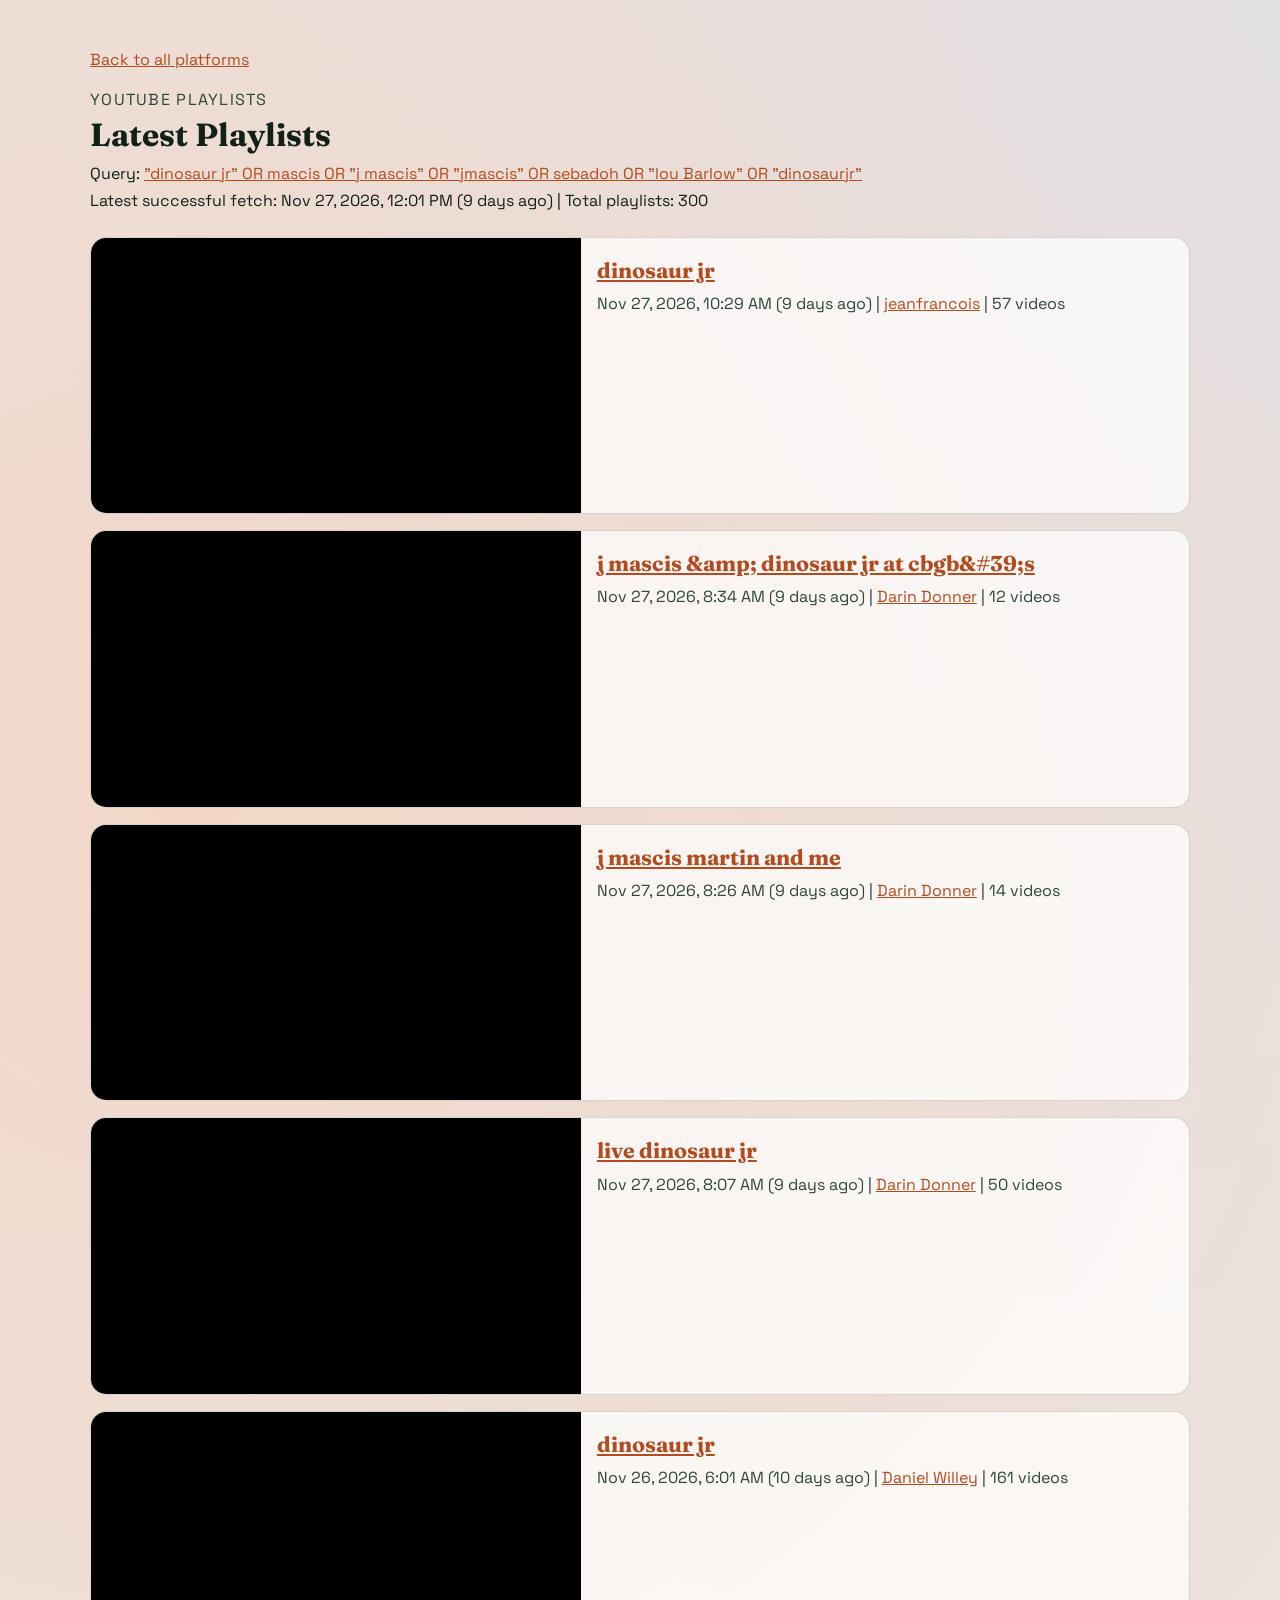
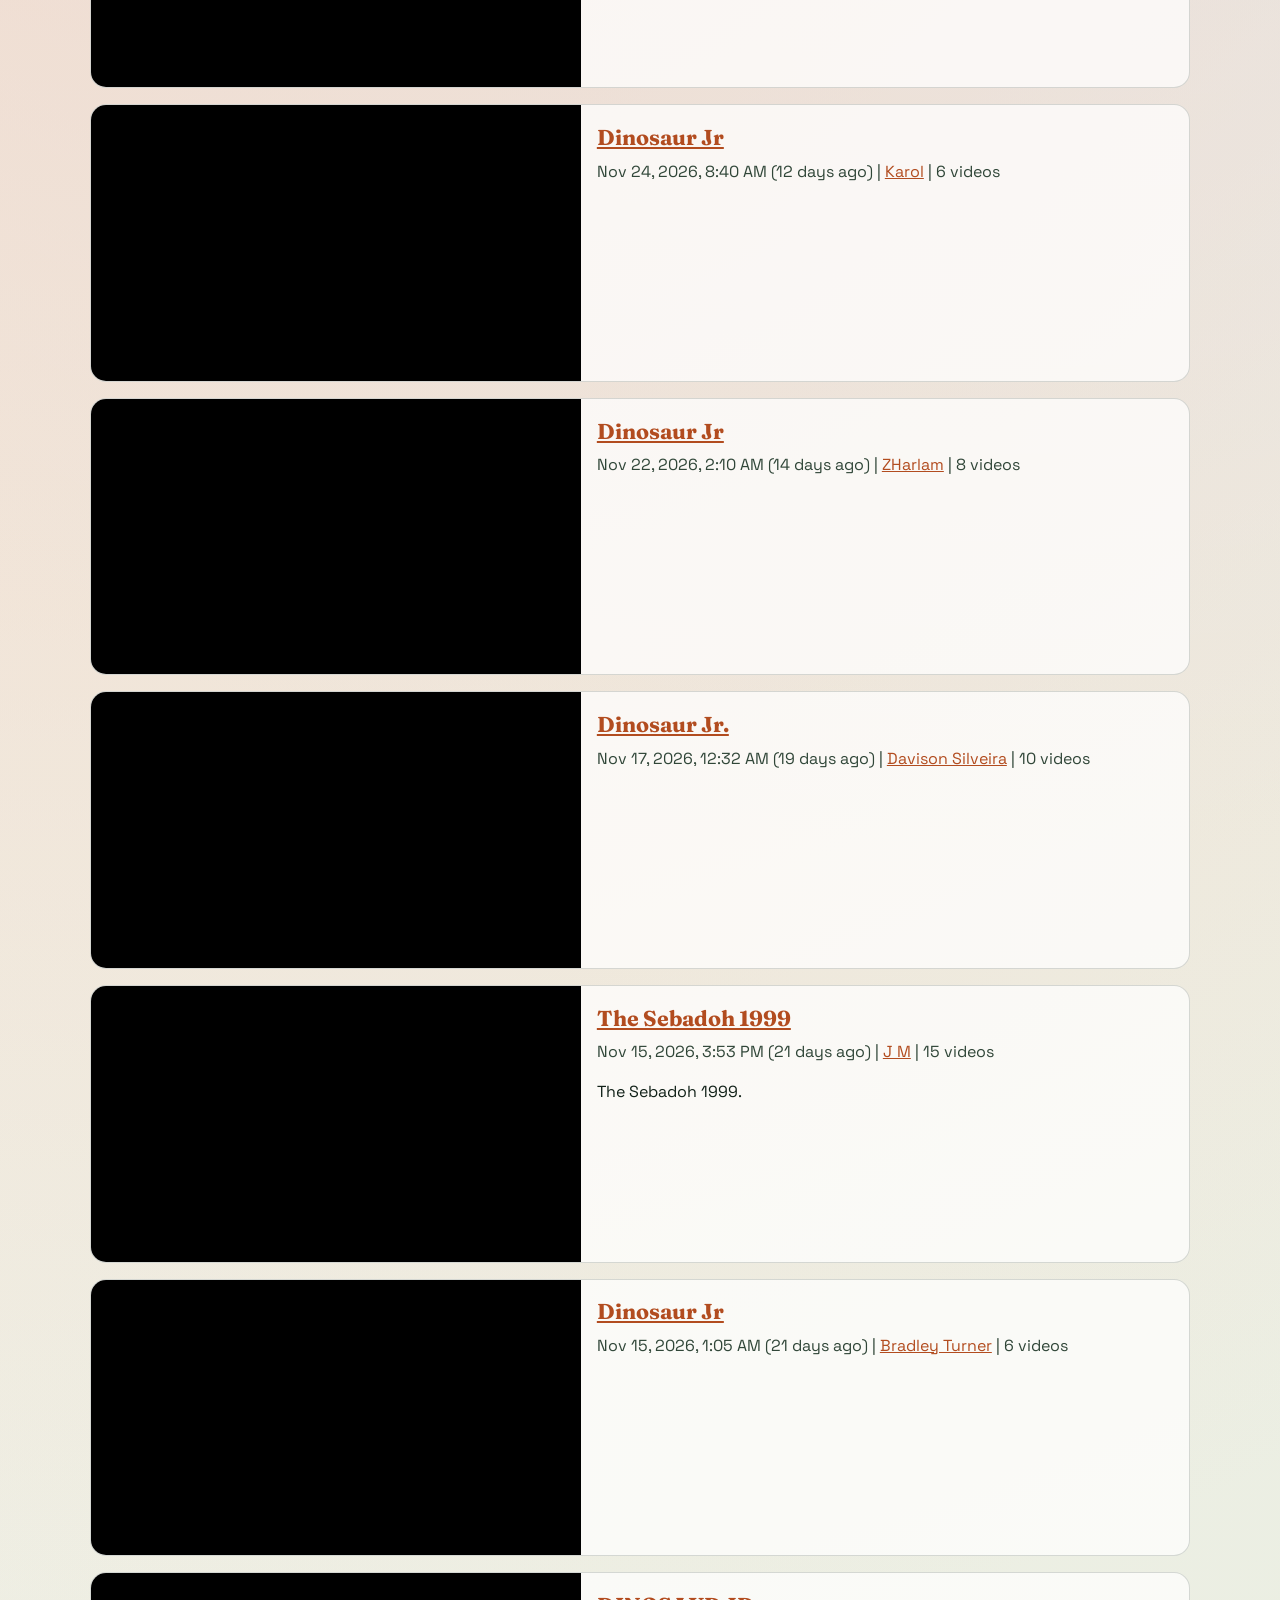
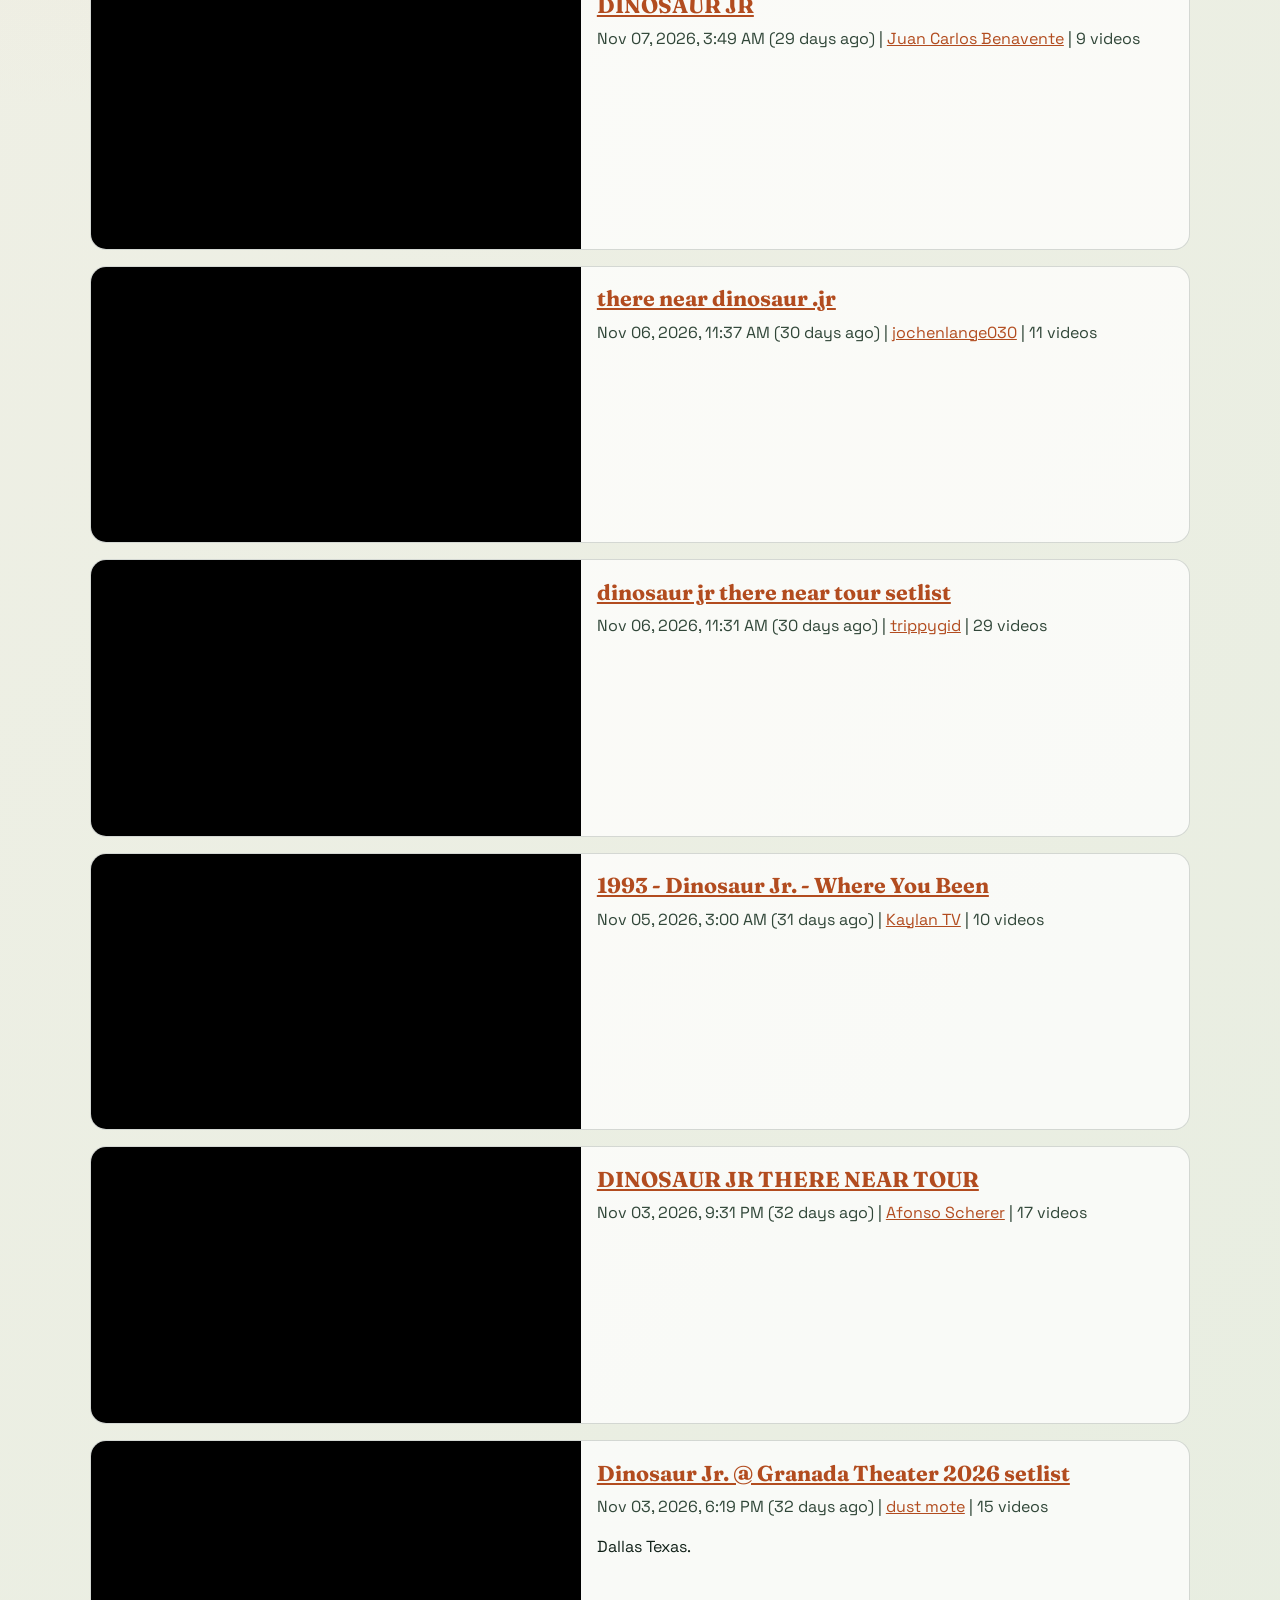
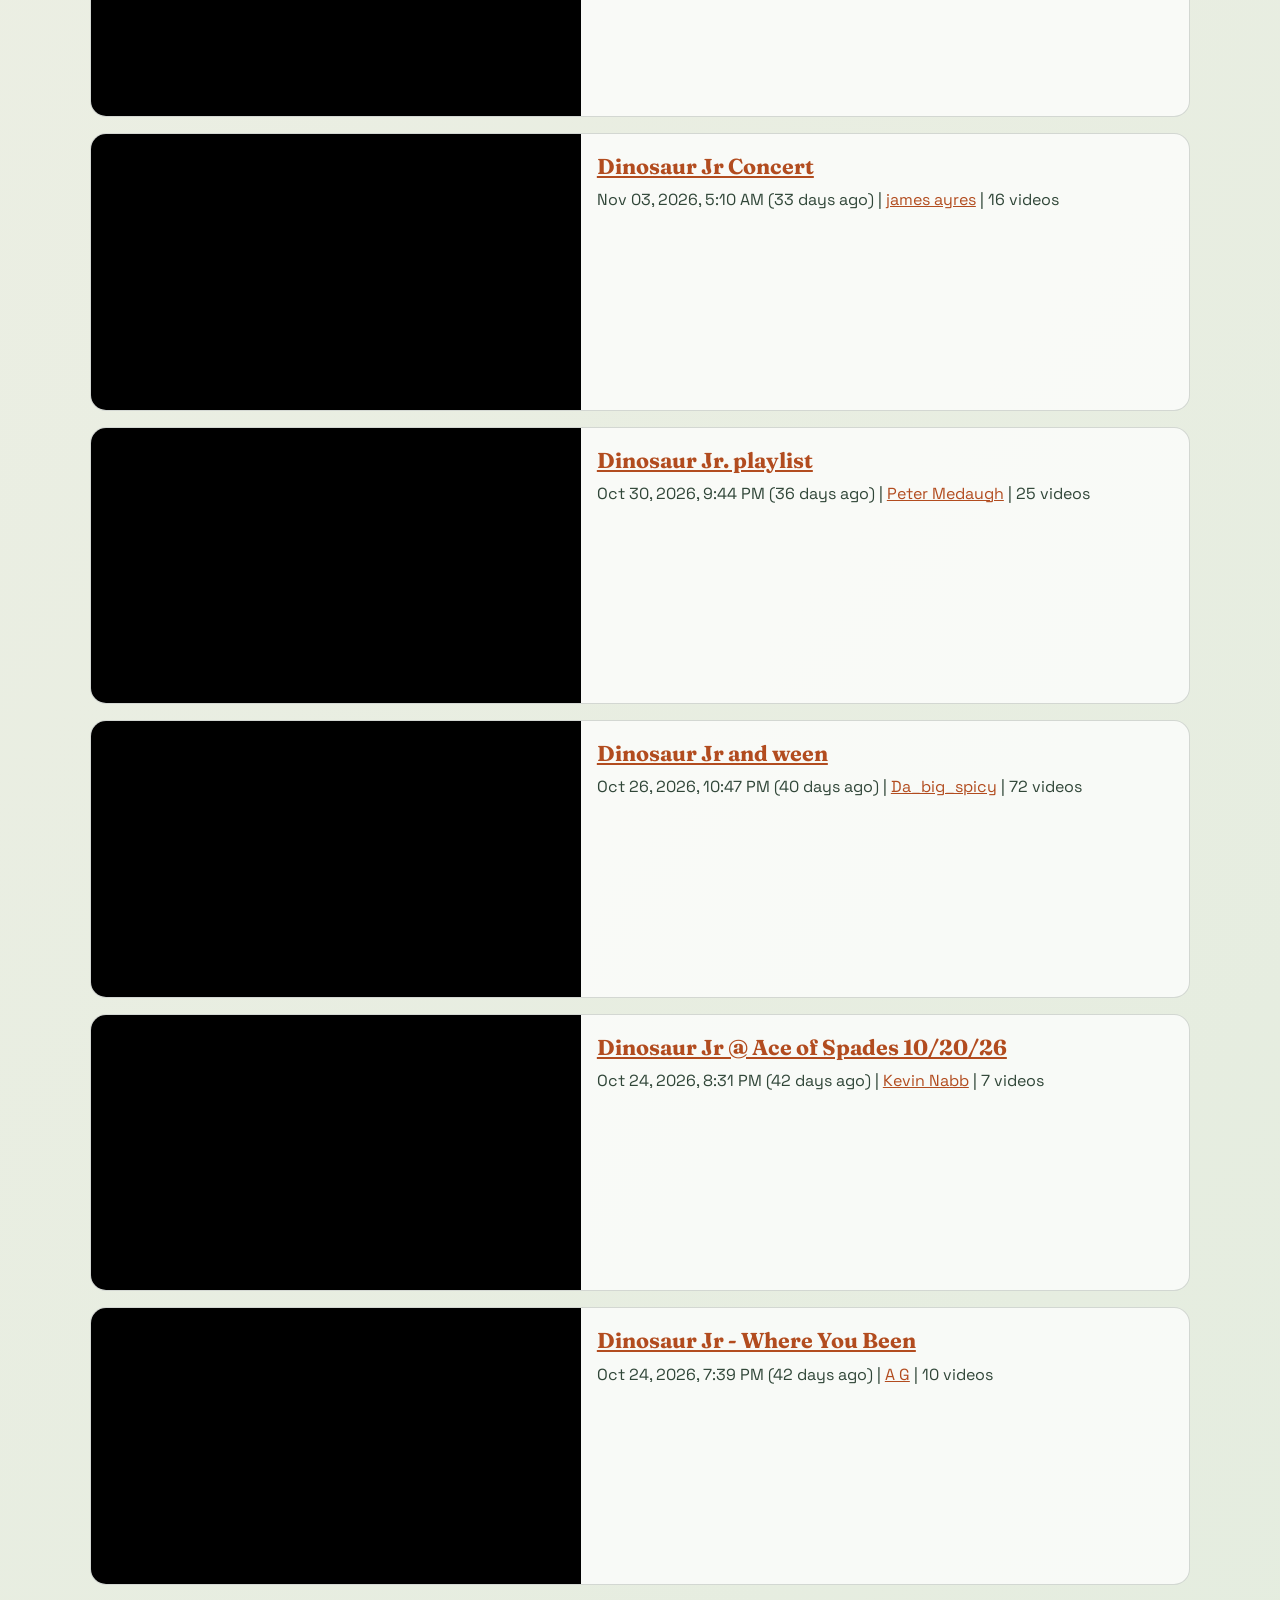
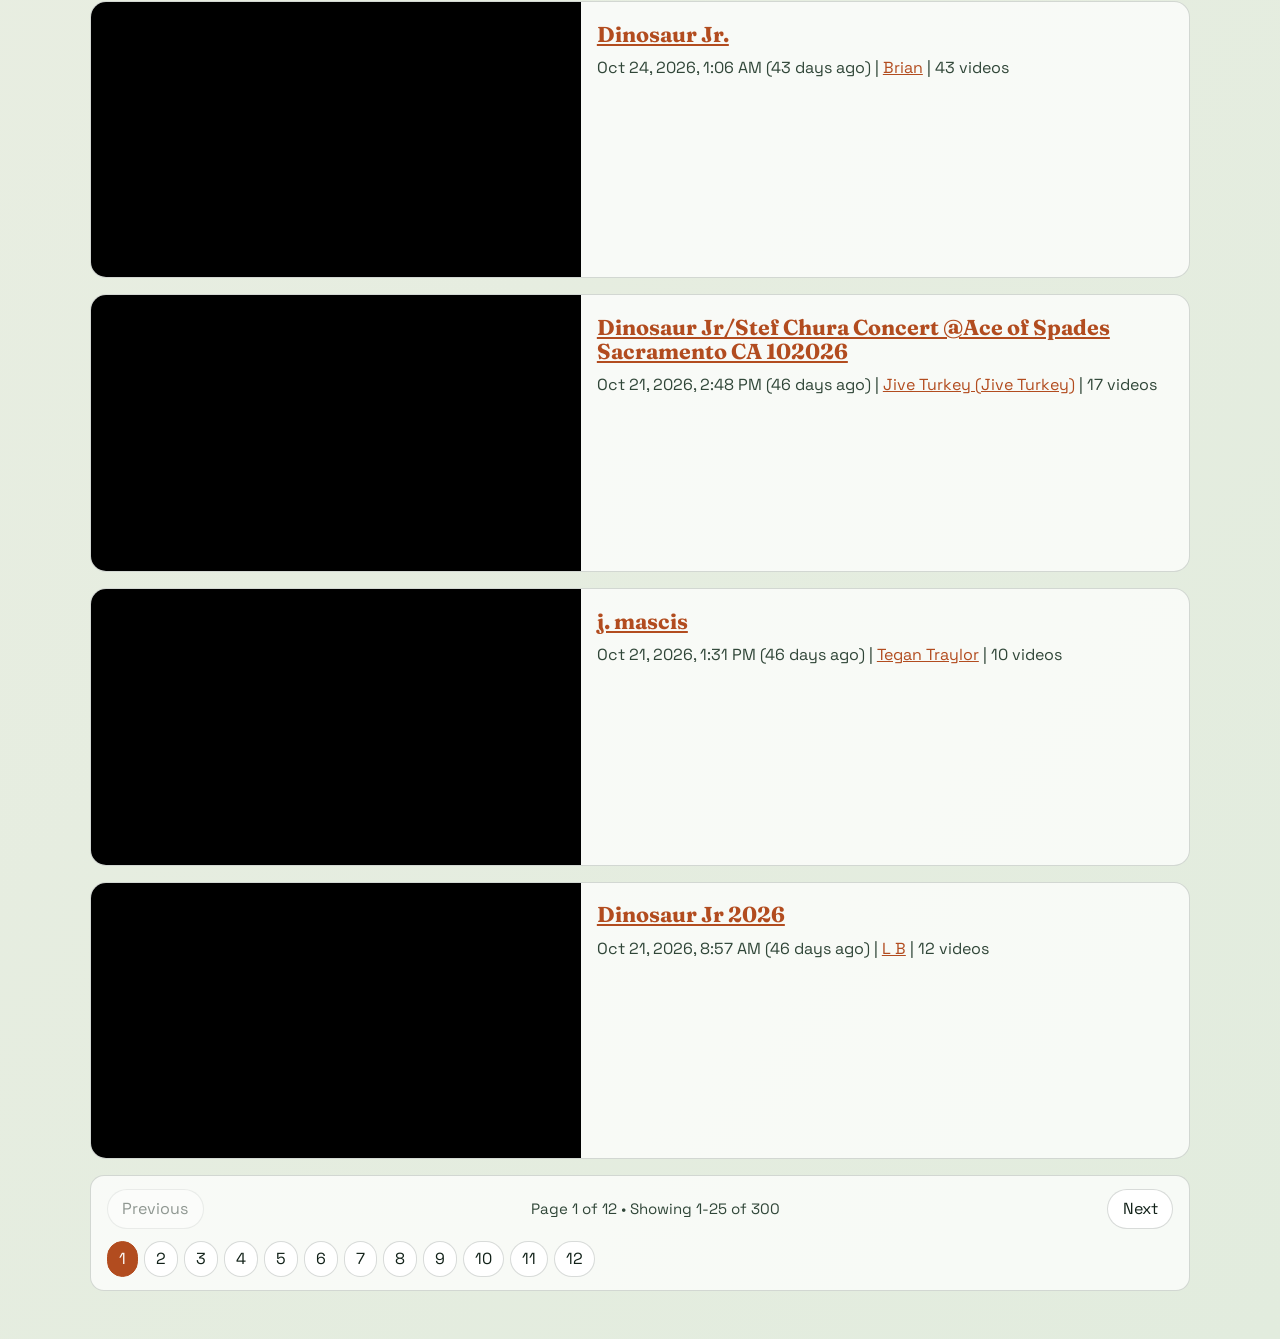
==== commit bb9f4bb5: "chore: refresh YouTube results and playlists" ====
--- a/docs/playlists.html
+++ b/docs/playlists.html
@@ -16,7 +16,7 @@
       <p class="eyebrow">YouTube Playlists</p>
       <h1>Latest Playlists</h1>
             <p class="lede">Query: <a href="https://www.youtube.com/results?search_query=%22dinosaur+jr%22+OR+mascis+OR+%22j+mascis%22+OR+%22jmascis%22+OR+sebadoh+OR+%22lou+Barlow%22+OR+%22dinosaurjr%22" target="_blank" rel="noopener noreferrer">&quot;dinosaur jr&quot; OR mascis OR &quot;j mascis&quot; OR &quot;jmascis&quot; OR sebadoh OR &quot;lou Barlow&quot; OR &quot;dinosaurjr&quot;</a></p>
-            <p class="meta">Latest successful fetch: <span class="js-time" data-time-iso="2026-11-27T00:03:27Z">2026-11-27 00:03 UTC</span> | Total playlists: 300</p>
+            <p class="meta">Latest successful fetch: <span class="js-time" data-time-iso="2026-11-27T12:01:46Z">2026-11-27 12:01 UTC</span> | Total playlists: 300</p>
     </header>
 
         <section class="video-grid" data-page-size="25">
@@ -24,6 +24,86 @@
 <article class="video-card">
   <div class="embed-wrap">
     <iframe
+      src="https://www.youtube.com/embed/videoseries?list=PLcjCjiHlI1Eg"
+      title="dinosaur jr"
+      loading="lazy"
+      allow="accelerometer; autoplay; clipboard-write; encrypted-media; gyroscope; picture-in-picture; web-share"
+      referrerpolicy="strict-origin-when-cross-origin"
+      allowfullscreen>
+    </iframe>
+  </div>
+
+  <div class="video-content">
+    <h2><a href="https://www.youtube.com/playlist?list=PLcjCjiHlI1Eg" target="_blank" rel="noopener noreferrer">dinosaur jr</a></h2>
+                <p class="video-meta"><span class="js-time" data-time-iso="2026-11-27T10:29:58Z">2026-11-27 10:29 UTC</span> | <a href="https://www.youtube.com/channel/UCbAiTb1qXC-HqYg5ZpLG7CA" target="_blank" rel="noopener noreferrer">jeanfrancois</a> | 57 videos</p>
+    <p></p>
+  </div>
+</article>
+
+
+<article class="video-card">
+  <div class="embed-wrap">
+    <iframe
+      src="https://www.youtube.com/embed/videoseries?list=PLYEdLDhzW-8Q"
+      title="j mascis &amp; dinosaur jr at cbgb&#39;s"
+      loading="lazy"
+      allow="accelerometer; autoplay; clipboard-write; encrypted-media; gyroscope; picture-in-picture; web-share"
+      referrerpolicy="strict-origin-when-cross-origin"
+      allowfullscreen>
+    </iframe>
+  </div>
+
+  <div class="video-content">
+    <h2><a href="https://www.youtube.com/playlist?list=PLYEdLDhzW-8Q" target="_blank" rel="noopener noreferrer">j mascis &amp;amp; dinosaur jr at cbgb&amp;#39;s</a></h2>
+                <p class="video-meta"><span class="js-time" data-time-iso="2026-11-27T08:34:15Z">2026-11-27 08:34 UTC</span> | <a href="https://www.youtube.com/channel/UCEiNSiN0D0PznZaupXjM6xA" target="_blank" rel="noopener noreferrer">Darin Donner</a> | 12 videos</p>
+    <p></p>
+  </div>
+</article>
+
+
+<article class="video-card">
+  <div class="embed-wrap">
+    <iframe
+      src="https://www.youtube.com/embed/videoseries?list=PLBZwkaCUhuvs"
+      title="j mascis martin and me"
+      loading="lazy"
+      allow="accelerometer; autoplay; clipboard-write; encrypted-media; gyroscope; picture-in-picture; web-share"
+      referrerpolicy="strict-origin-when-cross-origin"
+      allowfullscreen>
+    </iframe>
+  </div>
+
+  <div class="video-content">
+    <h2><a href="https://www.youtube.com/playlist?list=PLBZwkaCUhuvs" target="_blank" rel="noopener noreferrer">j mascis martin and me</a></h2>
+                <p class="video-meta"><span class="js-time" data-time-iso="2026-11-27T08:26:45Z">2026-11-27 08:26 UTC</span> | <a href="https://www.youtube.com/channel/UCEiNSiN0D0PznZaupXjM6xA" target="_blank" rel="noopener noreferrer">Darin Donner</a> | 14 videos</p>
+    <p></p>
+  </div>
+</article>
+
+
+<article class="video-card">
+  <div class="embed-wrap">
+    <iframe
+      src="https://www.youtube.com/embed/videoseries?list=PLGmCQX2x4kaM"
+      title="live dinosaur jr"
+      loading="lazy"
+      allow="accelerometer; autoplay; clipboard-write; encrypted-media; gyroscope; picture-in-picture; web-share"
+      referrerpolicy="strict-origin-when-cross-origin"
+      allowfullscreen>
+    </iframe>
+  </div>
+
+  <div class="video-content">
+    <h2><a href="https://www.youtube.com/playlist?list=PLGmCQX2x4kaM" target="_blank" rel="noopener noreferrer">live dinosaur jr</a></h2>
+                <p class="video-meta"><span class="js-time" data-time-iso="2026-11-27T08:07:10Z">2026-11-27 08:07 UTC</span> | <a href="https://www.youtube.com/channel/UCEiNSiN0D0PznZaupXjM6xA" target="_blank" rel="noopener noreferrer">Darin Donner</a> | 50 videos</p>
+    <p></p>
+  </div>
+</article>
+
+
+<article class="video-card">
+  <div class="embed-wrap">
+    <iframe
       src="https://www.youtube.com/embed/videoseries?list=PLeoSI0aNjxsM"
       title="dinosaur jr"
       loading="lazy"
@@ -56,26 +136,6 @@
   <div class="video-content">
     <h2><a href="https://www.youtube.com/playlist?list=PLYBhZWI-oApQ" target="_blank" rel="noopener noreferrer">Dinosaur Jr</a></h2>
                 <p class="video-meta"><span class="js-time" data-time-iso="2026-11-24T08:40:04Z">2026-11-24 08:40 UTC</span> | <a href="https://www.youtube.com/channel/UCPLrNpDL370oIoyGsZouSwA" target="_blank" rel="noopener noreferrer">Karol</a> | 6 videos</p>
-    <p></p>
-  </div>
-</article>
-
-
-<article class="video-card">
-  <div class="embed-wrap">
-    <iframe
-      src="https://www.youtube.com/embed/videoseries?list=PLIdDaILDtERk"
-      title="Sebadoh - Bakesale"
-      loading="lazy"
-      allow="accelerometer; autoplay; clipboard-write; encrypted-media; gyroscope; picture-in-picture; web-share"
-      referrerpolicy="strict-origin-when-cross-origin"
-      allowfullscreen>
-    </iframe>
-  </div>
-
-  <div class="video-content">
-    <h2><a href="https://www.youtube.com/playlist?list=PLIdDaILDtERk" target="_blank" rel="noopener noreferrer">Sebadoh - Bakesale</a></h2>
-                <p class="video-meta"><span class="js-time" data-time-iso="2026-11-24T00:32:23Z">2026-11-24 00:32 UTC</span> | <a href="https://www.youtube.com/channel/UCj91djjo33ThigTrknCsNmw" target="_blank" rel="noopener noreferrer">Fernando DLM</a> | 15 videos</p>
     <p></p>
   </div>
 </article>
@@ -164,26 +224,6 @@
 <article class="video-card">
   <div class="embed-wrap">
     <iframe
-      src="https://www.youtube.com/embed/videoseries?list=PLMPxbwHGxW_I"
-      title="Dinosaur Jr, Starter Dozen + 2"
-      loading="lazy"
-      allow="accelerometer; autoplay; clipboard-write; encrypted-media; gyroscope; picture-in-picture; web-share"
-      referrerpolicy="strict-origin-when-cross-origin"
-      allowfullscreen>
-    </iframe>
-  </div>
-
-  <div class="video-content">
-    <h2><a href="https://www.youtube.com/playlist?list=PLMPxbwHGxW_I" target="_blank" rel="noopener noreferrer">Dinosaur Jr, Starter Dozen + 2</a></h2>
-                <p class="video-meta"><span class="js-time" data-time-iso="2026-11-08T23:14:31Z">2026-11-08 23:14 UTC</span> | <a href="https://www.youtube.com/channel/UCusksjvnsMbKBB3PCqLnlyQ" target="_blank" rel="noopener noreferrer">TrendyWebAltar</a> | 14 videos</p>
-    <p>A casual proposal that if you take a song from each Dinosaur Jr album, it can work as an intro to the band where you don&#x27;t get only ...</p>
-  </div>
-</article>
-
-
-<article class="video-card">
-  <div class="embed-wrap">
-    <iframe
       src="https://www.youtube.com/embed/videoseries?list=PLQXafb3fph1U"
       title="DINOSAUR JR"
       loading="lazy"
@@ -304,26 +344,6 @@
 <article class="video-card">
   <div class="embed-wrap">
     <iframe
-      src="https://www.youtube.com/embed/videoseries?list=PLJVaiZh3roL4"
-      title="Dinosaur-Jr-Setlist"
-      loading="lazy"
-      allow="accelerometer; autoplay; clipboard-write; encrypted-media; gyroscope; picture-in-picture; web-share"
-      referrerpolicy="strict-origin-when-cross-origin"
-      allowfullscreen>
-    </iframe>
-  </div>
-
-  <div class="video-content">
-    <h2><a href="https://www.youtube.com/playlist?list=PLJVaiZh3roL4" target="_blank" rel="noopener noreferrer">Dinosaur-Jr-Setlist</a></h2>
-                <p class="video-meta"><span class="js-time" data-time-iso="2026-11-03T18:08:27Z">2026-11-03 18:08 UTC</span> | <a href="https://www.youtube.com/channel/UCx2lmeCLEx6VQrtOoXcW4Mw" target="_blank" rel="noopener noreferrer">Katie Richardson</a> | 17 videos</p>
-    <p></p>
-  </div>
-</article>
-
-
-<article class="video-card">
-  <div class="embed-wrap">
-    <iframe
       src="https://www.youtube.com/embed/videoseries?list=PLbUwQoMQqnP4"
       title="Dinosaur Jr Concert"
       loading="lazy"
@@ -364,6 +384,106 @@
 <article class="video-card">
   <div class="embed-wrap">
     <iframe
+      src="https://www.youtube.com/embed/videoseries?list=PLJdZWnd6ImGY"
+      title="Dinosaur Jr and ween"
+      loading="lazy"
+      allow="accelerometer; autoplay; clipboard-write; encrypted-media; gyroscope; picture-in-picture; web-share"
+      referrerpolicy="strict-origin-when-cross-origin"
+      allowfullscreen>
+    </iframe>
+  </div>
+
+  <div class="video-content">
+    <h2><a href="https://www.youtube.com/playlist?list=PLJdZWnd6ImGY" target="_blank" rel="noopener noreferrer">Dinosaur Jr and ween</a></h2>
+                <p class="video-meta"><span class="js-time" data-time-iso="2026-10-26T22:47:55Z">2026-10-26 22:47 UTC</span> | <a href="https://www.youtube.com/channel/UC-RhETFyCQKCqU_4bAT03cw" target="_blank" rel="noopener noreferrer">Da_big_spicy</a> | 72 videos</p>
+    <p></p>
+  </div>
+</article>
+
+
+<article class="video-card">
+  <div class="embed-wrap">
+    <iframe
+      src="https://www.youtube.com/embed/videoseries?list=PLcmNs-WjVBeA"
+      title="Dinosaur Jr @ Ace of Spades 10/20/26"
+      loading="lazy"
+      allow="accelerometer; autoplay; clipboard-write; encrypted-media; gyroscope; picture-in-picture; web-share"
+      referrerpolicy="strict-origin-when-cross-origin"
+      allowfullscreen>
+    </iframe>
+  </div>
+
+  <div class="video-content">
+    <h2><a href="https://www.youtube.com/playlist?list=PLcmNs-WjVBeA" target="_blank" rel="noopener noreferrer">Dinosaur Jr @ Ace of Spades 10/20/26</a></h2>
+                <p class="video-meta"><span class="js-time" data-time-iso="2026-10-24T20:31:34Z">2026-10-24 20:31 UTC</span> | <a href="https://www.youtube.com/channel/UCUIW5ZGtpqjqmU2nlTkhPNg" target="_blank" rel="noopener noreferrer">Kevin Nabb</a> | 7 videos</p>
+    <p></p>
+  </div>
+</article>
+
+
+<article class="video-card">
+  <div class="embed-wrap">
+    <iframe
+      src="https://www.youtube.com/embed/videoseries?list=PLVATvcT2-Bf0"
+      title="Dinosaur Jr - Where You Been"
+      loading="lazy"
+      allow="accelerometer; autoplay; clipboard-write; encrypted-media; gyroscope; picture-in-picture; web-share"
+      referrerpolicy="strict-origin-when-cross-origin"
+      allowfullscreen>
+    </iframe>
+  </div>
+
+  <div class="video-content">
+    <h2><a href="https://www.youtube.com/playlist?list=PLVATvcT2-Bf0" target="_blank" rel="noopener noreferrer">Dinosaur Jr - Where You Been</a></h2>
+                <p class="video-meta"><span class="js-time" data-time-iso="2026-10-24T19:39:17Z">2026-10-24 19:39 UTC</span> | <a href="https://www.youtube.com/channel/UCwDNmHccxZIsz-klrhasTOA" target="_blank" rel="noopener noreferrer">A G</a> | 10 videos</p>
+    <p></p>
+  </div>
+</article>
+
+
+<article class="video-card">
+  <div class="embed-wrap">
+    <iframe
+      src="https://www.youtube.com/embed/videoseries?list=PLUPat30zMZQ4"
+      title="Dinosaur Jr."
+      loading="lazy"
+      allow="accelerometer; autoplay; clipboard-write; encrypted-media; gyroscope; picture-in-picture; web-share"
+      referrerpolicy="strict-origin-when-cross-origin"
+      allowfullscreen>
+    </iframe>
+  </div>
+
+  <div class="video-content">
+    <h2><a href="https://www.youtube.com/playlist?list=PLUPat30zMZQ4" target="_blank" rel="noopener noreferrer">Dinosaur Jr.</a></h2>
+                <p class="video-meta"><span class="js-time" data-time-iso="2026-10-24T01:06:17Z">2026-10-24 01:06 UTC</span> | <a href="https://www.youtube.com/channel/UCuQJ7L6JRdVxVMF0r8t7cdQ" target="_blank" rel="noopener noreferrer">Brian</a> | 43 videos</p>
+    <p></p>
+  </div>
+</article>
+
+
+<article class="video-card">
+  <div class="embed-wrap">
+    <iframe
+      src="https://www.youtube.com/embed/videoseries?list=PLYKPqgJBZ1Fc"
+      title="Dinosaur Jr/Stef Chura Concert @Ace of Spades Sacramento CA 102026"
+      loading="lazy"
+      allow="accelerometer; autoplay; clipboard-write; encrypted-media; gyroscope; picture-in-picture; web-share"
+      referrerpolicy="strict-origin-when-cross-origin"
+      allowfullscreen>
+    </iframe>
+  </div>
+
+  <div class="video-content">
+    <h2><a href="https://www.youtube.com/playlist?list=PLYKPqgJBZ1Fc" target="_blank" rel="noopener noreferrer">Dinosaur Jr/Stef Chura Concert @Ace of Spades Sacramento CA 102026</a></h2>
+                <p class="video-meta"><span class="js-time" data-time-iso="2026-10-21T14:48:04Z">2026-10-21 14:48 UTC</span> | <a href="https://www.youtube.com/channel/UC2SFGtVuODOa_319eeTqWZQ" target="_blank" rel="noopener noreferrer">Jive Turkey (Jive Turkey)</a> | 17 videos</p>
+    <p></p>
+  </div>
+</article>
+
+
+<article class="video-card">
+  <div class="embed-wrap">
+    <iframe
       src="https://www.youtube.com/embed/videoseries?list=PLG6vVqIjulLg"
       title="j. mascis"
       loading="lazy"
@@ -384,6 +504,26 @@
 <article class="video-card">
   <div class="embed-wrap">
     <iframe
+      src="https://www.youtube.com/embed/videoseries?list=PLQyihE-CAVXg"
+      title="Dinosaur Jr 2026"
+      loading="lazy"
+      allow="accelerometer; autoplay; clipboard-write; encrypted-media; gyroscope; picture-in-picture; web-share"
+      referrerpolicy="strict-origin-when-cross-origin"
+      allowfullscreen>
+    </iframe>
+  </div>
+
+  <div class="video-content">
+    <h2><a href="https://www.youtube.com/playlist?list=PLQyihE-CAVXg" target="_blank" rel="noopener noreferrer">Dinosaur Jr 2026</a></h2>
+                <p class="video-meta"><span class="js-time" data-time-iso="2026-10-21T08:57:37Z">2026-10-21 08:57 UTC</span> | <a href="https://www.youtube.com/channel/UCMnSyyC9hbGL6uSOuCxE2Fg" target="_blank" rel="noopener noreferrer">L B</a> | 12 videos</p>
+    <p></p>
+  </div>
+</article>
+
+
+<article class="video-card">
+  <div class="embed-wrap">
+    <iframe
       src="https://www.youtube.com/embed/videoseries?list=PLQIK39RWuRQ8"
       title="dinosaur jr 2026 final playlist"
       loading="lazy"
@@ -404,6 +544,46 @@
 <article class="video-card">
   <div class="embed-wrap">
     <iframe
+      src="https://www.youtube.com/embed/videoseries?list=PLVZqp-s1te1g"
+      title="dinosaur jr"
+      loading="lazy"
+      allow="accelerometer; autoplay; clipboard-write; encrypted-media; gyroscope; picture-in-picture; web-share"
+      referrerpolicy="strict-origin-when-cross-origin"
+      allowfullscreen>
+    </iframe>
+  </div>
+
+  <div class="video-content">
+    <h2><a href="https://www.youtube.com/playlist?list=PLVZqp-s1te1g" target="_blank" rel="noopener noreferrer">dinosaur jr</a></h2>
+                <p class="video-meta"><span class="js-time" data-time-iso="2026-10-20T17:34:46Z">2026-10-20 17:34 UTC</span> | <a href="https://www.youtube.com/channel/UCyIyAtTQ_5-v_ql4L-YeHtQ" target="_blank" rel="noopener noreferrer">ari vestite</a> | 29 videos</p>
+    <p></p>
+  </div>
+</article>
+
+
+<article class="video-card">
+  <div class="embed-wrap">
+    <iframe
+      src="https://www.youtube.com/embed/videoseries?list=PLL2FNyO6no48"
+      title="Dinosaur jr @The Bellwether 10/16/26"
+      loading="lazy"
+      allow="accelerometer; autoplay; clipboard-write; encrypted-media; gyroscope; picture-in-picture; web-share"
+      referrerpolicy="strict-origin-when-cross-origin"
+      allowfullscreen>
+    </iframe>
+  </div>
+
+  <div class="video-content">
+    <h2><a href="https://www.youtube.com/playlist?list=PLL2FNyO6no48" target="_blank" rel="noopener noreferrer">Dinosaur jr @The Bellwether 10/16/26</a></h2>
+                <p class="video-meta"><span class="js-time" data-time-iso="2026-10-19T21:14:27Z">2026-10-19 21:14 UTC</span> | <a href="https://www.youtube.com/channel/UC6YCcbqVDrAV_9Y6XDYkF4A" target="_blank" rel="noopener noreferrer">Mihalis.</a> | 17 videos</p>
+    <p></p>
+  </div>
+</article>
+
+
+<article class="video-card">
+  <div class="embed-wrap">
+    <iframe
       src="https://www.youtube.com/embed/videoseries?list=PLAvy9UNh1nxs"
       title="Dinosaur Jr. 2026 Setlist"
       loading="lazy"
@@ -444,6 +624,66 @@
 <article class="video-card">
   <div class="embed-wrap">
     <iframe
+      src="https://www.youtube.com/embed/videoseries?list=PLXijmrkDxq7I"
+      title="dinosaur jr confusion"
+      loading="lazy"
+      allow="accelerometer; autoplay; clipboard-write; encrypted-media; gyroscope; picture-in-picture; web-share"
+      referrerpolicy="strict-origin-when-cross-origin"
+      allowfullscreen>
+    </iframe>
+  </div>
+
+  <div class="video-content">
+    <h2><a href="https://www.youtube.com/playlist?list=PLXijmrkDxq7I" target="_blank" rel="noopener noreferrer">dinosaur jr confusion</a></h2>
+                <p class="video-meta"><span class="js-time" data-time-iso="2026-10-17T22:28:15Z">2026-10-17 22:28 UTC</span> | <a href="https://www.youtube.com/channel/UCI7c0bHN5Zt6kH0X2XoNy5g" target="_blank" rel="noopener noreferrer">Kamm</a> | 15 videos</p>
+    <p></p>
+  </div>
+</article>
+
+
+<article class="video-card">
+  <div class="embed-wrap">
+    <iframe
+      src="https://www.youtube.com/embed/videoseries?list=PLW991hfZ2O9I"
+      title="Dinosaur jr \ud83c\udf12\ud83e\udd18"
+      loading="lazy"
+      allow="accelerometer; autoplay; clipboard-write; encrypted-media; gyroscope; picture-in-picture; web-share"
+      referrerpolicy="strict-origin-when-cross-origin"
+      allowfullscreen>
+    </iframe>
+  </div>
+
+  <div class="video-content">
+    <h2><a href="https://www.youtube.com/playlist?list=PLW991hfZ2O9I" target="_blank" rel="noopener noreferrer">Dinosaur jr 🌒🤘</a></h2>
+                <p class="video-meta"><span class="js-time" data-time-iso="2026-10-15T05:53:15Z">2026-10-15 05:53 UTC</span> | <a href="https://www.youtube.com/channel/UCSK3PEMVSnFblqyp9wFBKww" target="_blank" rel="noopener noreferrer">Wish to see 90</a> | 9 videos</p>
+    <p></p>
+  </div>
+</article>
+
+
+<article class="video-card">
+  <div class="embed-wrap">
+    <iframe
+      src="https://www.youtube.com/embed/videoseries?list=PLFD4Q7bPFHEY"
+      title="Dinosaur Jr"
+      loading="lazy"
+      allow="accelerometer; autoplay; clipboard-write; encrypted-media; gyroscope; picture-in-picture; web-share"
+      referrerpolicy="strict-origin-when-cross-origin"
+      allowfullscreen>
+    </iframe>
+  </div>
+
+  <div class="video-content">
+    <h2><a href="https://www.youtube.com/playlist?list=PLFD4Q7bPFHEY" target="_blank" rel="noopener noreferrer">Dinosaur Jr</a></h2>
+                <p class="video-meta"><span class="js-time" data-time-iso="2026-10-14T02:33:46Z">2026-10-14 02:33 UTC</span> | <a href="https://www.youtube.com/channel/UCLG_81l0L_b3l5kt_M1n9dg" target="_blank" rel="noopener noreferrer">Erick</a> | 25 videos</p>
+    <p></p>
+  </div>
+</article>
+
+
+<article class="video-card">
+  <div class="embed-wrap">
+    <iframe
       src="https://www.youtube.com/embed/videoseries?list=PLLcMk2AaAeyc"
       title="Dinosaur Jr 2026 setlist"
       loading="lazy"
@@ -484,6 +724,106 @@
 <article class="video-card">
   <div class="embed-wrap">
     <iframe
+      src="https://www.youtube.com/embed/videoseries?list=PLdYZiUgE7siY"
+      title="Dinosaur Jr., Stef Chura 20261011 at Belly Up Tavern"
+      loading="lazy"
+      allow="accelerometer; autoplay; clipboard-write; encrypted-media; gyroscope; picture-in-picture; web-share"
+      referrerpolicy="strict-origin-when-cross-origin"
+      allowfullscreen>
+    </iframe>
+  </div>
+
+  <div class="video-content">
+    <h2><a href="https://www.youtube.com/playlist?list=PLdYZiUgE7siY" target="_blank" rel="noopener noreferrer">Dinosaur Jr., Stef Chura 20261011 at Belly Up Tavern</a></h2>
+                <p class="video-meta"><span class="js-time" data-time-iso="2026-10-12T19:59:32Z">2026-10-12 19:59 UTC</span> | <a href="https://www.youtube.com/channel/UCpr3ZvAZuvZwiMnXLh3kblg" target="_blank" rel="noopener noreferrer">leisure engineer</a> | 11 videos</p>
+    <p></p>
+  </div>
+</article>
+
+
+<article class="video-card">
+  <div class="embed-wrap">
+    <iframe
+      src="https://www.youtube.com/embed/videoseries?list=PLatIQ5ep_uLc"
+      title="J. MASCIS ( FRONTMAN OF &quot;&quot;DINOSAUR JR.&quot;&quot; )"
+      loading="lazy"
+      allow="accelerometer; autoplay; clipboard-write; encrypted-media; gyroscope; picture-in-picture; web-share"
+      referrerpolicy="strict-origin-when-cross-origin"
+      allowfullscreen>
+    </iframe>
+  </div>
+
+  <div class="video-content">
+    <h2><a href="https://www.youtube.com/playlist?list=PLatIQ5ep_uLc" target="_blank" rel="noopener noreferrer">J. MASCIS ( FRONTMAN OF &amp;quot;&amp;quot;DINOSAUR JR.&amp;quot;&amp;quot; )</a></h2>
+                <p class="video-meta"><span class="js-time" data-time-iso="2026-10-12T17:08:56Z">2026-10-12 17:08 UTC</span> | <a href="https://www.youtube.com/channel/UCdQhaDmZi8R09hP1xHzd4XA" target="_blank" rel="noopener noreferrer">Brian dale</a> | 10 videos</p>
+    <p></p>
+  </div>
+</article>
+
+
+<article class="video-card">
+  <div class="embed-wrap">
+    <iframe
+      src="https://www.youtube.com/embed/videoseries?list=PLAowA37gwxrM"
+      title="There Near Tour Dinosaur Jr"
+      loading="lazy"
+      allow="accelerometer; autoplay; clipboard-write; encrypted-media; gyroscope; picture-in-picture; web-share"
+      referrerpolicy="strict-origin-when-cross-origin"
+      allowfullscreen>
+    </iframe>
+  </div>
+
+  <div class="video-content">
+    <h2><a href="https://www.youtube.com/playlist?list=PLAowA37gwxrM" target="_blank" rel="noopener noreferrer">There Near Tour Dinosaur Jr</a></h2>
+                <p class="video-meta"><span class="js-time" data-time-iso="2026-10-11T22:14:50Z">2026-10-11 22:14 UTC</span> | <a href="https://www.youtube.com/channel/UCZ2EStm9LYEeWbcKkDfFh8Q" target="_blank" rel="noopener noreferrer">Necro69</a> | 12 videos</p>
+    <p></p>
+  </div>
+</article>
+
+
+<article class="video-card">
+  <div class="embed-wrap">
+    <iframe
+      src="https://www.youtube.com/embed/videoseries?list=PLSS9unsd7Z-Q"
+      title="Dinosaur Jr."
+      loading="lazy"
+      allow="accelerometer; autoplay; clipboard-write; encrypted-media; gyroscope; picture-in-picture; web-share"
+      referrerpolicy="strict-origin-when-cross-origin"
+      allowfullscreen>
+    </iframe>
+  </div>
+
+  <div class="video-content">
+    <h2><a href="https://www.youtube.com/playlist?list=PLSS9unsd7Z-Q" target="_blank" rel="noopener noreferrer">Dinosaur Jr.</a></h2>
+                <p class="video-meta"><span class="js-time" data-time-iso="2026-10-11T12:19:45Z">2026-10-11 12:19 UTC</span> | <a href="https://www.youtube.com/channel/UCsLAOUspuz8qaJiWMVH9LCw" target="_blank" rel="noopener noreferrer">Emad Kangarani</a> | 18 videos</p>
+    <p></p>
+  </div>
+</article>
+
+
+<article class="video-card">
+  <div class="embed-wrap">
+    <iframe
+      src="https://www.youtube.com/embed/videoseries?list=PLdqFw5tlqObo"
+      title="Dinosaur JR!!"
+      loading="lazy"
+      allow="accelerometer; autoplay; clipboard-write; encrypted-media; gyroscope; picture-in-picture; web-share"
+      referrerpolicy="strict-origin-when-cross-origin"
+      allowfullscreen>
+    </iframe>
+  </div>
+
+  <div class="video-content">
+    <h2><a href="https://www.youtube.com/playlist?list=PLdqFw5tlqObo" target="_blank" rel="noopener noreferrer">Dinosaur JR!!</a></h2>
+                <p class="video-meta"><span class="js-time" data-time-iso="2026-10-10T23:18:57Z">2026-10-10 23:18 UTC</span> | <a href="https://www.youtube.com/channel/UCZo9l1crJW_la1Y36No-jrA" target="_blank" rel="noopener noreferrer">Dan Koprowicz</a> | 17 videos</p>
+    <p></p>
+  </div>
+</article>
+
+
+<article class="video-card">
+  <div class="embed-wrap">
+    <iframe
       src="https://www.youtube.com/embed/videoseries?list=PLe3upHO7KcoI"
       title="dinosaur jr"
       loading="lazy"
@@ -544,18 +884,78 @@
 <article class="video-card">
   <div class="embed-wrap">
     <iframe
-      src="https://www.youtube.com/embed/videoseries?list=PLA8kJk1K1OII"
-      title="Dinosaur jr."
-      loading="lazy"
-      allow="accelerometer; autoplay; clipboard-write; encrypted-media; gyroscope; picture-in-picture; web-share"
-      referrerpolicy="strict-origin-when-cross-origin"
-      allowfullscreen>
-    </iframe>
-  </div>
-
-  <div class="video-content">
-    <h2><a href="https://www.youtube.com/playlist?list=PLA8kJk1K1OII" target="_blank" rel="noopener noreferrer">Dinosaur jr.</a></h2>
-                <p class="video-meta"><span class="js-time" data-time-iso="2026-10-01T15:00:10Z">2026-10-01 15:00 UTC</span> | <a href="https://www.youtube.com/channel/UCtIW8SO4oxoHvM8zKD6dl8A" target="_blank" rel="noopener noreferrer">Dude</a> | 94 videos</p>
+      src="https://www.youtube.com/embed/videoseries?list=PLFGy6_Q0zZ5Q"
+      title="Dinosaur Jr"
+      loading="lazy"
+      allow="accelerometer; autoplay; clipboard-write; encrypted-media; gyroscope; picture-in-picture; web-share"
+      referrerpolicy="strict-origin-when-cross-origin"
+      allowfullscreen>
+    </iframe>
+  </div>
+
+  <div class="video-content">
+    <h2><a href="https://www.youtube.com/playlist?list=PLFGy6_Q0zZ5Q" target="_blank" rel="noopener noreferrer">Dinosaur Jr</a></h2>
+                <p class="video-meta"><span class="js-time" data-time-iso="2026-10-05T18:26:29Z">2026-10-05 18:26 UTC</span> | <a href="https://www.youtube.com/channel/UCtHFghCVd3A0AEqQvRnMBqg" target="_blank" rel="noopener noreferrer">Paul</a> | 14 videos</p>
+    <p></p>
+  </div>
+</article>
+
+
+<article class="video-card">
+  <div class="embed-wrap">
+    <iframe
+      src="https://www.youtube.com/embed/videoseries?list=PLDkwBv7b1wts"
+      title="Dinosaur Jr Green Mind"
+      loading="lazy"
+      allow="accelerometer; autoplay; clipboard-write; encrypted-media; gyroscope; picture-in-picture; web-share"
+      referrerpolicy="strict-origin-when-cross-origin"
+      allowfullscreen>
+    </iframe>
+  </div>
+
+  <div class="video-content">
+    <h2><a href="https://www.youtube.com/playlist?list=PLDkwBv7b1wts" target="_blank" rel="noopener noreferrer">Dinosaur Jr Green Mind</a></h2>
+                <p class="video-meta"><span class="js-time" data-time-iso="2026-10-04T16:47:35Z">2026-10-04 16:47 UTC</span> | <a href="https://www.youtube.com/channel/UCYjj5aH5uExG2q9xuE6o8ng" target="_blank" rel="noopener noreferrer">Raanan Malkin</a> | 10 videos</p>
+    <p></p>
+  </div>
+</article>
+
+
+<article class="video-card">
+  <div class="embed-wrap">
+    <iframe
+      src="https://www.youtube.com/embed/videoseries?list=PLfJKCG7yiHEA"
+      title="Dinosaur Jr. - (2026) There Near FULL ALBUM KARAOKE"
+      loading="lazy"
+      allow="accelerometer; autoplay; clipboard-write; encrypted-media; gyroscope; picture-in-picture; web-share"
+      referrerpolicy="strict-origin-when-cross-origin"
+      allowfullscreen>
+    </iframe>
+  </div>
+
+  <div class="video-content">
+    <h2><a href="https://www.youtube.com/playlist?list=PLfJKCG7yiHEA" target="_blank" rel="noopener noreferrer">Dinosaur Jr. - (2026) There Near FULL ALBUM KARAOKE</a></h2>
+                <p class="video-meta"><span class="js-time" data-time-iso="2026-10-01T17:43:42Z">2026-10-01 17:43 UTC</span> | <a href="https://www.youtube.com/channel/UC_OsvX5tgAMkB4Wnh2CqDNA" target="_blank" rel="noopener noreferrer">Close Enough For Karaoke</a> | 11 videos</p>
+    <p>01 Several Got Away 02 No Friends 03 Everything at Once 04 Take Me With You 05 Blowin&#x27; Up 06 Gone Off 07 Clam Along 08 ...</p>
+  </div>
+</article>
+
+
+<article class="video-card">
+  <div class="embed-wrap">
+    <iframe
+      src="https://www.youtube.com/embed/videoseries?list=PLMh3LxY3rIXA"
+      title="Dinosaur Jr."
+      loading="lazy"
+      allow="accelerometer; autoplay; clipboard-write; encrypted-media; gyroscope; picture-in-picture; web-share"
+      referrerpolicy="strict-origin-when-cross-origin"
+      allowfullscreen>
+    </iframe>
+  </div>
+
+  <div class="video-content">
+    <h2><a href="https://www.youtube.com/playlist?list=PLMh3LxY3rIXA" target="_blank" rel="noopener noreferrer">Dinosaur Jr.</a></h2>
+                <p class="video-meta"><span class="js-time" data-time-iso="2026-09-30T19:13:28Z">2026-09-30 19:13 UTC</span> | <a href="https://www.youtube.com/channel/UCbIMbLtyul5PGRz-qXs7q3w" target="_blank" rel="noopener noreferrer">Gusta Erhart</a> | 143 videos</p>
     <p></p>
   </div>
 </article>
@@ -584,6 +984,26 @@
 <article class="video-card">
   <div class="embed-wrap">
     <iframe
+      src="https://www.youtube.com/embed/videoseries?list=PLK3flEwe5bK8"
+      title="Dinosaur JR"
+      loading="lazy"
+      allow="accelerometer; autoplay; clipboard-write; encrypted-media; gyroscope; picture-in-picture; web-share"
+      referrerpolicy="strict-origin-when-cross-origin"
+      allowfullscreen>
+    </iframe>
+  </div>
+
+  <div class="video-content">
+    <h2><a href="https://www.youtube.com/playlist?list=PLK3flEwe5bK8" target="_blank" rel="noopener noreferrer">Dinosaur JR</a></h2>
+                <p class="video-meta"><span class="js-time" data-time-iso="2026-09-23T18:29:36Z">2026-09-23 18:29 UTC</span> | <a href="https://www.youtube.com/channel/UCtSuJrMwnRPRpptsV1BtCYA" target="_blank" rel="noopener noreferrer">Housework Playlists </a> | 21 videos</p>
+    <p>The Best of the JR.</p>
+  </div>
+</article>
+
+
+<article class="video-card">
+  <div class="embed-wrap">
+    <iframe
       src="https://www.youtube.com/embed/videoseries?list=PLZC9Jkf-QnQU"
       title="Dinosaur Jr."
       loading="lazy"
@@ -604,366 +1024,6 @@
 <article class="video-card">
   <div class="embed-wrap">
     <iframe
-      src="https://www.youtube.com/embed/videoseries?list=PLE-lftJTUpZA"
-      title="DINOSAUR JR"
-      loading="lazy"
-      allow="accelerometer; autoplay; clipboard-write; encrypted-media; gyroscope; picture-in-picture; web-share"
-      referrerpolicy="strict-origin-when-cross-origin"
-      allowfullscreen>
-    </iframe>
-  </div>
-
-  <div class="video-content">
-    <h2><a href="https://www.youtube.com/playlist?list=PLE-lftJTUpZA" target="_blank" rel="noopener noreferrer">DINOSAUR JR</a></h2>
-                <p class="video-meta"><span class="js-time" data-time-iso="2026-09-19T17:19:49Z">2026-09-19 17:19 UTC</span> | <a href="https://www.youtube.com/channel/UCBQYhMBmKregHg6Bl9QC2lA" target="_blank" rel="noopener noreferrer">Mars</a> | 116 videos</p>
-    <p></p>
-  </div>
-</article>
-
-
-<article class="video-card">
-  <div class="embed-wrap">
-    <iframe
-      src="https://www.youtube.com/embed/videoseries?list=PLDfCcJYLfg4s"
-      title="Dinosaur Jr"
-      loading="lazy"
-      allow="accelerometer; autoplay; clipboard-write; encrypted-media; gyroscope; picture-in-picture; web-share"
-      referrerpolicy="strict-origin-when-cross-origin"
-      allowfullscreen>
-    </iframe>
-  </div>
-
-  <div class="video-content">
-    <h2><a href="https://www.youtube.com/playlist?list=PLDfCcJYLfg4s" target="_blank" rel="noopener noreferrer">Dinosaur Jr</a></h2>
-                <p class="video-meta"><span class="js-time" data-time-iso="2026-09-13T09:27:35Z">2026-09-13 09:27 UTC</span> | <a href="https://www.youtube.com/channel/UCn9wTyJj_un6mL0ZdFafQ3A" target="_blank" rel="noopener noreferrer">muziek allerlei</a> | 297 videos</p>
-    <p></p>
-  </div>
-</article>
-
-
-<article class="video-card">
-  <div class="embed-wrap">
-    <iframe
-      src="https://www.youtube.com/embed/videoseries?list=PLV8kA1HmWWYY"
-      title="Dinosaur Jr.  1987-09-20: Richmond, VA, USA | FULL ALBUM"
-      loading="lazy"
-      allow="accelerometer; autoplay; clipboard-write; encrypted-media; gyroscope; picture-in-picture; web-share"
-      referrerpolicy="strict-origin-when-cross-origin"
-      allowfullscreen>
-    </iframe>
-  </div>
-
-  <div class="video-content">
-    <h2><a href="https://www.youtube.com/playlist?list=PLV8kA1HmWWYY" target="_blank" rel="noopener noreferrer">Dinosaur Jr.  1987-09-20: Richmond, VA, USA | FULL ALBUM</a></h2>
-                <p class="video-meta"><span class="js-time" data-time-iso="2026-09-13T01:31:14Z">2026-09-13 01:31 UTC</span> | <a href="https://www.youtube.com/channel/UCt4IpASJ7MyJkla2fL8k8PA" target="_blank" rel="noopener noreferrer">Ona Yeeloy</a> | 44 videos</p>
-    <p></p>
-  </div>
-</article>
-
-
-<article class="video-card">
-  <div class="embed-wrap">
-    <iframe
-      src="https://www.youtube.com/embed/videoseries?list=PLBpgIdqPTuno"
-      title="Dinosaur Jr"
-      loading="lazy"
-      allow="accelerometer; autoplay; clipboard-write; encrypted-media; gyroscope; picture-in-picture; web-share"
-      referrerpolicy="strict-origin-when-cross-origin"
-      allowfullscreen>
-    </iframe>
-  </div>
-
-  <div class="video-content">
-    <h2><a href="https://www.youtube.com/playlist?list=PLBpgIdqPTuno" target="_blank" rel="noopener noreferrer">Dinosaur Jr</a></h2>
-                <p class="video-meta"><span class="js-time" data-time-iso="2026-09-09T10:14:12Z">2026-09-09 10:14 UTC</span> | <a href="https://www.youtube.com/channel/UC_r7YNpX4brNjPcHdB3AHaA" target="_blank" rel="noopener noreferrer">白潟徳治</a> | 68 videos</p>
-    <p></p>
-  </div>
-</article>
-
-
-<article class="video-card">
-  <div class="embed-wrap">
-    <iframe
-      src="https://www.youtube.com/embed/videoseries?list=PLDk4iaAAs3L8"
-      title="Setlist: Dinosaur Jr. July 25, 2025"
-      loading="lazy"
-      allow="accelerometer; autoplay; clipboard-write; encrypted-media; gyroscope; picture-in-picture; web-share"
-      referrerpolicy="strict-origin-when-cross-origin"
-      allowfullscreen>
-    </iframe>
-  </div>
-
-  <div class="video-content">
-    <h2><a href="https://www.youtube.com/playlist?list=PLDk4iaAAs3L8" target="_blank" rel="noopener noreferrer">Setlist: Dinosaur Jr. July 25, 2025</a></h2>
-                <p class="video-meta"><span class="js-time" data-time-iso="2026-09-07T21:18:39Z">2026-09-07 21:18 UTC</span> | <a href="https://www.youtube.com/channel/UCDVZOxX7jy53Rv4xg7vQWBw" target="_blank" rel="noopener noreferrer">Tylervision</a> | 17 videos</p>
-    <p>The Andrew J. Brady Music Center.</p>
-  </div>
-</article>
-
-
-<article class="video-card">
-  <div class="embed-wrap">
-    <iframe
-      src="https://www.youtube.com/embed/videoseries?list=PLHuKupbTngnw"
-      title="Dinosaur Jr. - Bcb723 Listening Mix"
-      loading="lazy"
-      allow="accelerometer; autoplay; clipboard-write; encrypted-media; gyroscope; picture-in-picture; web-share"
-      referrerpolicy="strict-origin-when-cross-origin"
-      allowfullscreen>
-    </iframe>
-  </div>
-
-  <div class="video-content">
-    <h2><a href="https://www.youtube.com/playlist?list=PLHuKupbTngnw" target="_blank" rel="noopener noreferrer">Dinosaur Jr. - Bcb723 Listening Mix</a></h2>
-                <p class="video-meta"><span class="js-time" data-time-iso="2026-09-05T22:05:39Z">2026-09-05 22:05 UTC</span> | <a href="https://www.youtube.com/channel/UCtM0vgHKqQJGXZAnYNu7L6g" target="_blank" rel="noopener noreferrer">Brennan</a> | 273 videos</p>
-    <p></p>
-  </div>
-</article>
-
-
-<article class="video-card">
-  <div class="embed-wrap">
-    <iframe
-      src="https://www.youtube.com/embed/videoseries?list=PLSs_pdqeuTCI"
-      title="dinosaur jr"
-      loading="lazy"
-      allow="accelerometer; autoplay; clipboard-write; encrypted-media; gyroscope; picture-in-picture; web-share"
-      referrerpolicy="strict-origin-when-cross-origin"
-      allowfullscreen>
-    </iframe>
-  </div>
-
-  <div class="video-content">
-    <h2><a href="https://www.youtube.com/playlist?list=PLSs_pdqeuTCI" target="_blank" rel="noopener noreferrer">dinosaur jr</a></h2>
-                <p class="video-meta"><span class="js-time" data-time-iso="2026-09-04T08:49:38Z">2026-09-04 08:49 UTC</span> | <a href="https://www.youtube.com/channel/UC2UXAOSNRMuQV8H0Sw6Aqkw" target="_blank" rel="noopener noreferrer">Graham Temple-Sowerby</a> | 21 videos</p>
-    <p></p>
-  </div>
-</article>
-
-
-<article class="video-card">
-  <div class="embed-wrap">
-    <iframe
-      src="https://www.youtube.com/embed/videoseries?list=PLZIhTPO9Ixcg"
-      title="Dinosaur Jr \ud83e\udd95"
-      loading="lazy"
-      allow="accelerometer; autoplay; clipboard-write; encrypted-media; gyroscope; picture-in-picture; web-share"
-      referrerpolicy="strict-origin-when-cross-origin"
-      allowfullscreen>
-    </iframe>
-  </div>
-
-  <div class="video-content">
-    <h2><a href="https://www.youtube.com/playlist?list=PLZIhTPO9Ixcg" target="_blank" rel="noopener noreferrer">Dinosaur Jr 🦕</a></h2>
-                <p class="video-meta"><span class="js-time" data-time-iso="2026-09-03T18:48:02Z">2026-09-03 18:48 UTC</span> | <a href="https://www.youtube.com/channel/UCiTmjnCWvlK9zpgUwGjpSFw" target="_blank" rel="noopener noreferrer">Jared May</a> | 167 videos</p>
-    <p></p>
-  </div>
-</article>
-
-
-<article class="video-card">
-  <div class="embed-wrap">
-    <iframe
-      src="https://www.youtube.com/embed/videoseries?list=PLdwnUqzusIJE"
-      title="Rock: Dinosaur Jr."
-      loading="lazy"
-      allow="accelerometer; autoplay; clipboard-write; encrypted-media; gyroscope; picture-in-picture; web-share"
-      referrerpolicy="strict-origin-when-cross-origin"
-      allowfullscreen>
-    </iframe>
-  </div>
-
-  <div class="video-content">
-    <h2><a href="https://www.youtube.com/playlist?list=PLdwnUqzusIJE" target="_blank" rel="noopener noreferrer">Rock: Dinosaur Jr.</a></h2>
-                <p class="video-meta"><span class="js-time" data-time-iso="2026-09-02T02:34:38Z">2026-09-02 02:34 UTC</span> | <a href="https://www.youtube.com/channel/UCKQOMBBVza07yQGSCRZ_qZQ" target="_blank" rel="noopener noreferrer">Doug E. Fresh</a> | 117 videos</p>
-    <p></p>
-  </div>
-</article>
-
-
-<article class="video-card">
-  <div class="embed-wrap">
-    <iframe
-      src="https://www.youtube.com/embed/videoseries?list=PLaCbKTNc8frQ"
-      title="DINOSAUR JR  there near"
-      loading="lazy"
-      allow="accelerometer; autoplay; clipboard-write; encrypted-media; gyroscope; picture-in-picture; web-share"
-      referrerpolicy="strict-origin-when-cross-origin"
-      allowfullscreen>
-    </iframe>
-  </div>
-
-  <div class="video-content">
-    <h2><a href="https://www.youtube.com/playlist?list=PLaCbKTNc8frQ" target="_blank" rel="noopener noreferrer">DINOSAUR JR  there near</a></h2>
-                <p class="video-meta"><span class="js-time" data-time-iso="2026-09-01T19:08:21Z">2026-09-01 19:08 UTC</span> | <a href="https://www.youtube.com/channel/UC5OUvbExhAnRZQRPaWqd9Bw" target="_blank" rel="noopener noreferrer">xavi domingo</a> | 11 videos</p>
-    <p></p>
-  </div>
-</article>
-
-
-<article class="video-card">
-  <div class="embed-wrap">
-    <iframe
-      src="https://www.youtube.com/embed/videoseries?list=PLE-GSlNtHGlA"
-      title="J Mascis, Sinclair, 2/25"
-      loading="lazy"
-      allow="accelerometer; autoplay; clipboard-write; encrypted-media; gyroscope; picture-in-picture; web-share"
-      referrerpolicy="strict-origin-when-cross-origin"
-      allowfullscreen>
-    </iframe>
-  </div>
-
-  <div class="video-content">
-    <h2><a href="https://www.youtube.com/playlist?list=PLE-GSlNtHGlA" target="_blank" rel="noopener noreferrer">J Mascis, Sinclair, 2/25</a></h2>
-                <p class="video-meta"><span class="js-time" data-time-iso="2026-09-01T02:08:24Z">2026-09-01 02:08 UTC</span> | <a href="https://www.youtube.com/channel/UCVStYRw5XXPLkc048ShRpeg" target="_blank" rel="noopener noreferrer">Abigail Salerno</a> | 9 videos</p>
-    <p></p>
-  </div>
-</article>
-
-
-<article class="video-card">
-  <div class="embed-wrap">
-    <iframe
-      src="https://www.youtube.com/embed/videoseries?list=PLExTb4HQKJ8A"
-      title="Dinosaur Jr. Album 2026 - There Near"
-      loading="lazy"
-      allow="accelerometer; autoplay; clipboard-write; encrypted-media; gyroscope; picture-in-picture; web-share"
-      referrerpolicy="strict-origin-when-cross-origin"
-      allowfullscreen>
-    </iframe>
-  </div>
-
-  <div class="video-content">
-    <h2><a href="https://www.youtube.com/playlist?list=PLExTb4HQKJ8A" target="_blank" rel="noopener noreferrer">Dinosaur Jr. Album 2026 - There Near</a></h2>
-                <p class="video-meta"><span class="js-time" data-time-iso="2026-08-27T23:39:07Z">2026-08-27 23:39 UTC</span> | <a href="https://www.youtube.com/channel/UCfuKVWZ2ke9BNsvYM8ltAkg" target="_blank" rel="noopener noreferrer">PLS PLAY MUSIC </a> | 16 videos</p>
-    <p>Dinosaur Jr. There Near Official Album Playlist Dinosaur Jr. New Album 2026 Dinosaur Jr. Full Album 2026 Dinosaur Jr. Album ...</p>
-  </div>
-</article>
-
-
-<article class="video-card">
-  <div class="embed-wrap">
-    <iframe
-      src="https://www.youtube.com/embed/videoseries?list=PLJ9tF4Ws5hxM"
-      title="Dinosaur Jr."
-      loading="lazy"
-      allow="accelerometer; autoplay; clipboard-write; encrypted-media; gyroscope; picture-in-picture; web-share"
-      referrerpolicy="strict-origin-when-cross-origin"
-      allowfullscreen>
-    </iframe>
-  </div>
-
-  <div class="video-content">
-    <h2><a href="https://www.youtube.com/playlist?list=PLJ9tF4Ws5hxM" target="_blank" rel="noopener noreferrer">Dinosaur Jr.</a></h2>
-                <p class="video-meta"><span class="js-time" data-time-iso="2026-08-27T22:57:46Z">2026-08-27 22:57 UTC</span> | <a href="https://www.youtube.com/channel/UC7hJJh_rxFQaTESoirlHOeg" target="_blank" rel="noopener noreferrer">Neil Congrave</a> | 176 videos</p>
-    <p></p>
-  </div>
-</article>
-
-
-<article class="video-card">
-  <div class="embed-wrap">
-    <iframe
-      src="https://www.youtube.com/embed/videoseries?list=PLDdDOaWmFEy0"
-      title="Dinosaur Jr. \u2013 There Near [2026]"
-      loading="lazy"
-      allow="accelerometer; autoplay; clipboard-write; encrypted-media; gyroscope; picture-in-picture; web-share"
-      referrerpolicy="strict-origin-when-cross-origin"
-      allowfullscreen>
-    </iframe>
-  </div>
-
-  <div class="video-content">
-    <h2><a href="https://www.youtube.com/playlist?list=PLDdDOaWmFEy0" target="_blank" rel="noopener noreferrer">Dinosaur Jr. – There Near [2026]</a></h2>
-                <p class="video-meta"><span class="js-time" data-time-iso="2026-08-27T21:26:24Z">2026-08-27 21:26 UTC</span> | <a href="https://www.youtube.com/channel/UCk9zPo1zdn3gwkKdcMPcgZA" target="_blank" rel="noopener noreferrer">Nicko Lambropoulos</a> | 14 videos</p>
-    <p>Dinosaur Jr. – There Near ℗ &amp; © 2026 Jagjaguwar TRACKLIST: ⒈ Several Got Away ⒉ No Friends ⒊ Everything At Once ⒋ ...</p>
-  </div>
-</article>
-
-
-<article class="video-card">
-  <div class="embed-wrap">
-    <iframe
-      src="https://www.youtube.com/embed/videoseries?list=PLEDMrUmU6jGc"
-      title="Dinosaur Jr. (1987) You&#39;re Living All Over Me"
-      loading="lazy"
-      allow="accelerometer; autoplay; clipboard-write; encrypted-media; gyroscope; picture-in-picture; web-share"
-      referrerpolicy="strict-origin-when-cross-origin"
-      allowfullscreen>
-    </iframe>
-  </div>
-
-  <div class="video-content">
-    <h2><a href="https://www.youtube.com/playlist?list=PLEDMrUmU6jGc" target="_blank" rel="noopener noreferrer">Dinosaur Jr. (1987) You&amp;#39;re Living All Over Me</a></h2>
-                <p class="video-meta"><span class="js-time" data-time-iso="2026-08-22T02:51:11Z">2026-08-22 02:51 UTC</span> | <a href="https://www.youtube.com/channel/UCoVbIxezQ01awI7qXCc_VHQ" target="_blank" rel="noopener noreferrer">KLON Radio</a> | 10 videos</p>
-    <p></p>
-  </div>
-</article>
-
-
-<article class="video-card">
-  <div class="embed-wrap">
-    <iframe
-      src="https://www.youtube.com/embed/videoseries?list=PLFE4khBBrcfc"
-      title="DINOSAUR JR"
-      loading="lazy"
-      allow="accelerometer; autoplay; clipboard-write; encrypted-media; gyroscope; picture-in-picture; web-share"
-      referrerpolicy="strict-origin-when-cross-origin"
-      allowfullscreen>
-    </iframe>
-  </div>
-
-  <div class="video-content">
-    <h2><a href="https://www.youtube.com/playlist?list=PLFE4khBBrcfc" target="_blank" rel="noopener noreferrer">DINOSAUR JR</a></h2>
-                <p class="video-meta"><span class="js-time" data-time-iso="2026-08-12T23:15:39Z">2026-08-12 23:15 UTC</span> | <a href="https://www.youtube.com/channel/UCOme5w-IoC10x_kT1Eulw5w" target="_blank" rel="noopener noreferrer">Edgardo Pinzon</a> | 8 videos</p>
-    <p></p>
-  </div>
-</article>
-
-
-<article class="video-card">
-  <div class="embed-wrap">
-    <iframe
-      src="https://www.youtube.com/embed/videoseries?list=PLT1stodlYwCY"
-      title="Dinosaur Jr."
-      loading="lazy"
-      allow="accelerometer; autoplay; clipboard-write; encrypted-media; gyroscope; picture-in-picture; web-share"
-      referrerpolicy="strict-origin-when-cross-origin"
-      allowfullscreen>
-    </iframe>
-  </div>
-
-  <div class="video-content">
-    <h2><a href="https://www.youtube.com/playlist?list=PLT1stodlYwCY" target="_blank" rel="noopener noreferrer">Dinosaur Jr.</a></h2>
-                <p class="video-meta"><span class="js-time" data-time-iso="2026-08-10T13:32:00Z">2026-08-10 13:32 UTC</span> | <a href="https://www.youtube.com/channel/UCQ4C45591UqUB5uR0k21-WQ" target="_blank" rel="noopener noreferrer">ZE4</a> | 12 videos</p>
-    <p></p>
-  </div>
-</article>
-
-
-<article class="video-card">
-  <div class="embed-wrap">
-    <iframe
-      src="https://www.youtube.com/embed/videoseries?list=PLZ9KbMXdvMXU"
-      title="Dinosaur Jr."
-      loading="lazy"
-      allow="accelerometer; autoplay; clipboard-write; encrypted-media; gyroscope; picture-in-picture; web-share"
-      referrerpolicy="strict-origin-when-cross-origin"
-      allowfullscreen>
-    </iframe>
-  </div>
-
-  <div class="video-content">
-    <h2><a href="https://www.youtube.com/playlist?list=PLZ9KbMXdvMXU" target="_blank" rel="noopener noreferrer">Dinosaur Jr.</a></h2>
-                <p class="video-meta"><span class="js-time" data-time-iso="2026-08-09T11:34:54Z">2026-08-09 11:34 UTC</span> | <a href="https://www.youtube.com/channel/UCbdOhBkJO3khnPmgrhYaVSA" target="_blank" rel="noopener noreferrer">Ali Javier</a> | 10 videos</p>
-    <p></p>
-  </div>
-</article>
-
-
-<article class="video-card">
-  <div class="embed-wrap">
-    <iframe
       src="https://www.youtube.com/embed/videoseries?list=PLJ1ILOY50Ue4"
       title="Sebadoh bakesale"
       loading="lazy"
@@ -1036,6 +1096,26 @@
   <div class="video-content">
     <h2><a href="https://www.youtube.com/playlist?list=PLMvzD_siBAco" target="_blank" rel="noopener noreferrer">Dinosaur Jr</a></h2>
                 <p class="video-meta"><span class="js-time" data-time-iso="2026-07-27T01:16:57Z">2026-07-27 01:16 UTC</span> | <a href="https://www.youtube.com/channel/UCQddg76IkDShwVzYztShrEA" target="_blank" rel="noopener noreferrer">Jude Broussard</a> | 10 videos</p>
+    <p></p>
+  </div>
+</article>
+
+
+<article class="video-card">
+  <div class="embed-wrap">
+    <iframe
+      src="https://www.youtube.com/embed/videoseries?list=PLbmY-bSZylb8"
+      title="dinosaur jr"
+      loading="lazy"
+      allow="accelerometer; autoplay; clipboard-write; encrypted-media; gyroscope; picture-in-picture; web-share"
+      referrerpolicy="strict-origin-when-cross-origin"
+      allowfullscreen>
+    </iframe>
+  </div>
+
+  <div class="video-content">
+    <h2><a href="https://www.youtube.com/playlist?list=PLbmY-bSZylb8" target="_blank" rel="noopener noreferrer">dinosaur jr</a></h2>
+                <p class="video-meta"><span class="js-time" data-time-iso="2026-07-17T13:02:33Z">2026-07-17 13:02 UTC</span> | <a href="https://www.youtube.com/channel/UC1ovQEaCd82tjZsqMZL3bCg" target="_blank" rel="noopener noreferrer">Taki76</a> | 117 videos</p>
     <p></p>
   </div>
 </article>
@@ -1204,6 +1284,26 @@
 <article class="video-card">
   <div class="embed-wrap">
     <iframe
+      src="https://www.youtube.com/embed/videoseries?list=PLdefEaJAc5LU"
+      title="Dinosaur Jr."
+      loading="lazy"
+      allow="accelerometer; autoplay; clipboard-write; encrypted-media; gyroscope; picture-in-picture; web-share"
+      referrerpolicy="strict-origin-when-cross-origin"
+      allowfullscreen>
+    </iframe>
+  </div>
+
+  <div class="video-content">
+    <h2><a href="https://www.youtube.com/playlist?list=PLdefEaJAc5LU" target="_blank" rel="noopener noreferrer">Dinosaur Jr.</a></h2>
+                <p class="video-meta"><span class="js-time" data-time-iso="2026-06-30T19:37:49Z">2026-06-30 19:37 UTC</span> | <a href="https://www.youtube.com/channel/UC_k9sV2EnntaVb_INUCqBAw" target="_blank" rel="noopener noreferrer">Zodas</a> | 13 videos</p>
+    <p></p>
+  </div>
+</article>
+
+
+<article class="video-card">
+  <div class="embed-wrap">
+    <iframe
       src="https://www.youtube.com/embed/videoseries?list=PLQ53MyqbvRzo"
       title="Dinosaur Jr."
       loading="lazy"
@@ -1224,6 +1324,46 @@
 <article class="video-card">
   <div class="embed-wrap">
     <iframe
+      src="https://www.youtube.com/embed/videoseries?list=PLh3_zSjN7gXTMMycs7nIKlw0VU243932m"
+      title="Dinosaur Jr"
+      loading="lazy"
+      allow="accelerometer; autoplay; clipboard-write; encrypted-media; gyroscope; picture-in-picture; web-share"
+      referrerpolicy="strict-origin-when-cross-origin"
+      allowfullscreen>
+    </iframe>
+  </div>
+
+  <div class="video-content">
+    <h2><a href="https://www.youtube.com/playlist?list=PLh3_zSjN7gXTMMycs7nIKlw0VU243932m" target="_blank" rel="noopener noreferrer">Dinosaur Jr</a></h2>
+                <p class="video-meta"><span class="js-time" data-time-iso="2026-06-24T16:26:42Z">2026-06-24 16:26 UTC</span> | <a href="https://www.youtube.com/channel/UCu14iuofwT9qSJYfxEnGI4w" target="_blank" rel="noopener noreferrer">Emma</a> | 130 videos</p>
+    <p></p>
+  </div>
+</article>
+
+
+<article class="video-card">
+  <div class="embed-wrap">
+    <iframe
+      src="https://www.youtube.com/embed/videoseries?list=PLCxx_DIlUa96aPZcilmP5mhsQNWVKYHR3"
+      title="Without a Sound (2019 Remastered) - Dinosaur JR"
+      loading="lazy"
+      allow="accelerometer; autoplay; clipboard-write; encrypted-media; gyroscope; picture-in-picture; web-share"
+      referrerpolicy="strict-origin-when-cross-origin"
+      allowfullscreen>
+    </iframe>
+  </div>
+
+  <div class="video-content">
+    <h2><a href="https://www.youtube.com/playlist?list=PLCxx_DIlUa96aPZcilmP5mhsQNWVKYHR3" target="_blank" rel="noopener noreferrer">Without a Sound (2019 Remastered) - Dinosaur JR</a></h2>
+                <p class="video-meta"><span class="js-time" data-time-iso="2026-06-22T18:58:05Z">2026-06-22 18:58 UTC</span> | <a href="https://www.youtube.com/channel/UCSnM6TlF2RRB8E6GDTPzC1g" target="_blank" rel="noopener noreferrer">thenoisy paw</a> | 29 videos</p>
+    <p></p>
+  </div>
+</article>
+
+
+<article class="video-card">
+  <div class="embed-wrap">
+    <iframe
       src="https://www.youtube.com/embed/videoseries?list=PLTrucGuquyVIrlO2_WECgV73c0lYQhJsV"
       title="Dinosaur Jr."
       loading="lazy"
@@ -1244,6 +1384,26 @@
 <article class="video-card">
   <div class="embed-wrap">
     <iframe
+      src="https://www.youtube.com/embed/videoseries?list=PLDCQEf3HlAQs"
+      title="Dinosaur Jr. Halloween"
+      loading="lazy"
+      allow="accelerometer; autoplay; clipboard-write; encrypted-media; gyroscope; picture-in-picture; web-share"
+      referrerpolicy="strict-origin-when-cross-origin"
+      allowfullscreen>
+    </iframe>
+  </div>
+
+  <div class="video-content">
+    <h2><a href="https://www.youtube.com/playlist?list=PLDCQEf3HlAQs" target="_blank" rel="noopener noreferrer">Dinosaur Jr. Halloween</a></h2>
+                <p class="video-meta"><span class="js-time" data-time-iso="2026-06-15T19:49:25Z">2026-06-15 19:49 UTC</span> | <a href="https://www.youtube.com/channel/UCjAc9t-4kXKe5_L2X-C-xGg" target="_blank" rel="noopener noreferrer">GarbageSphinx</a> | 7 videos</p>
+    <p></p>
+  </div>
+</article>
+
+
+<article class="video-card">
+  <div class="embed-wrap">
+    <iframe
       src="https://www.youtube.com/embed/videoseries?list=PL794EzVAtItGpKmUqx0Q9_FYLMglU-q2T"
       title="my bloody valentine and j mascis live @ glasgow ovo hydro"
       loading="lazy"
@@ -1264,6 +1424,26 @@
 <article class="video-card">
   <div class="embed-wrap">
     <iframe
+      src="https://www.youtube.com/embed/videoseries?list=PL_kaGGR-8mz6K8-1CYmgrVm_B9qVscTUD"
+      title="Dinosaur Jr. live"
+      loading="lazy"
+      allow="accelerometer; autoplay; clipboard-write; encrypted-media; gyroscope; picture-in-picture; web-share"
+      referrerpolicy="strict-origin-when-cross-origin"
+      allowfullscreen>
+    </iframe>
+  </div>
+
+  <div class="video-content">
+    <h2><a href="https://www.youtube.com/playlist?list=PL_kaGGR-8mz6K8-1CYmgrVm_B9qVscTUD" target="_blank" rel="noopener noreferrer">Dinosaur Jr. live</a></h2>
+                <p class="video-meta"><span class="js-time" data-time-iso="2026-06-08T19:51:09Z">2026-06-08 19:51 UTC</span> | <a href="https://www.youtube.com/channel/UCHyWfW6Rm6xBOBHevxzCgRQ" target="_blank" rel="noopener noreferrer">Frankenberry</a> | 18 videos</p>
+    <p></p>
+  </div>
+</article>
+
+
+<article class="video-card">
+  <div class="embed-wrap">
+    <iframe
       src="https://www.youtube.com/embed/videoseries?list=PLEOMOHKhhJabzyWCN9tr9ZFZF9OknCNpw"
       title="Dinosaur Jr The Best Of"
       loading="lazy"
@@ -1284,6 +1464,26 @@
 <article class="video-card">
   <div class="embed-wrap">
     <iframe
+      src="https://www.youtube.com/embed/videoseries?list=PLIQ5ejNDv0SHtx_0aatrBMFGwBSGs1-_z"
+      title="Dinosaur Jr. - Where You Been (Complete Edition)"
+      loading="lazy"
+      allow="accelerometer; autoplay; clipboard-write; encrypted-media; gyroscope; picture-in-picture; web-share"
+      referrerpolicy="strict-origin-when-cross-origin"
+      allowfullscreen>
+    </iframe>
+  </div>
+
+  <div class="video-content">
+    <h2><a href="https://www.youtube.com/playlist?list=PLIQ5ejNDv0SHtx_0aatrBMFGwBSGs1-_z" target="_blank" rel="noopener noreferrer">Dinosaur Jr. - Where You Been (Complete Edition)</a></h2>
+                <p class="video-meta"><span class="js-time" data-time-iso="2026-06-03T23:54:20Z">2026-06-03 23:54 UTC</span> | <a href="https://www.youtube.com/channel/UCA_f5vzb_GVe_BwNEY9bOZg" target="_blank" rel="noopener noreferrer">Nicolás Soto</a> | 16 videos</p>
+    <p>Where You Been es el quinto álbum de estudio de Dinosaur Jr. Lanzado el 9 de febrero de 1993 este álbum marcó el momento ...</p>
+  </div>
+</article>
+
+
+<article class="video-card">
+  <div class="embed-wrap">
+    <iframe
       src="https://www.youtube.com/embed/videoseries?list=PLDCjSqcE-gIRhWkalTkgy6E8qKEktrzdz"
       title="Dinosaur Jr. - 2011-06-26: Variety Playhouse, Athens, GA, USA (Full Album)"
       loading="lazy"
@@ -1364,6 +1564,106 @@
 <article class="video-card">
   <div class="embed-wrap">
     <iframe
+      src="https://www.youtube.com/embed/videoseries?list=PLSchFX0lX2aRarOolpmxYwVPzrC-oW-t1"
+      title="Dinosaur Jr.  1987-09-20: Richmond, VA, USA | FULL ALBUM"
+      loading="lazy"
+      allow="accelerometer; autoplay; clipboard-write; encrypted-media; gyroscope; picture-in-picture; web-share"
+      referrerpolicy="strict-origin-when-cross-origin"
+      allowfullscreen>
+    </iframe>
+  </div>
+
+  <div class="video-content">
+    <h2><a href="https://www.youtube.com/playlist?list=PLSchFX0lX2aRarOolpmxYwVPzrC-oW-t1" target="_blank" rel="noopener noreferrer">Dinosaur Jr.  1987-09-20: Richmond, VA, USA | FULL ALBUM</a></h2>
+                <p class="video-meta"><span class="js-time" data-time-iso="2026-06-01T20:20:13Z">2026-06-01 20:20 UTC</span> | <a href="https://www.youtube.com/channel/UCS0vHfBJbo076uGCsRm4ESA" target="_blank" rel="noopener noreferrer">Jerlene Hearnsberger</a> | 50 videos</p>
+    <p></p>
+  </div>
+</article>
+
+
+<article class="video-card">
+  <div class="embed-wrap">
+    <iframe
+      src="https://www.youtube.com/embed/videoseries?list=PLFaemImFtQi6E8P4U_NPSkHnZktpYxYYB"
+      title="Dinosaur Jr.  1987-09-20: Richmond, VA, USA | FULL ALBUM"
+      loading="lazy"
+      allow="accelerometer; autoplay; clipboard-write; encrypted-media; gyroscope; picture-in-picture; web-share"
+      referrerpolicy="strict-origin-when-cross-origin"
+      allowfullscreen>
+    </iframe>
+  </div>
+
+  <div class="video-content">
+    <h2><a href="https://www.youtube.com/playlist?list=PLFaemImFtQi6E8P4U_NPSkHnZktpYxYYB" target="_blank" rel="noopener noreferrer">Dinosaur Jr.  1987-09-20: Richmond, VA, USA | FULL ALBUM</a></h2>
+                <p class="video-meta"><span class="js-time" data-time-iso="2026-06-01T20:19:08Z">2026-06-01 20:19 UTC</span> | <a href="https://www.youtube.com/channel/UCi2pWXOoMh3UIPYfjCd7yPw" target="_blank" rel="noopener noreferrer">Shaunna Stitzer</a> | 50 videos</p>
+    <p></p>
+  </div>
+</article>
+
+
+<article class="video-card">
+  <div class="embed-wrap">
+    <iframe
+      src="https://www.youtube.com/embed/videoseries?list=PLSAFhfaQScxPKvs28gpuImknOICQp2kxU"
+      title="Dinosaur Jr. - 2011-06-26: Variety Playhouse, Athens, GA, USA (Full Album)"
+      loading="lazy"
+      allow="accelerometer; autoplay; clipboard-write; encrypted-media; gyroscope; picture-in-picture; web-share"
+      referrerpolicy="strict-origin-when-cross-origin"
+      allowfullscreen>
+    </iframe>
+  </div>
+
+  <div class="video-content">
+    <h2><a href="https://www.youtube.com/playlist?list=PLSAFhfaQScxPKvs28gpuImknOICQp2kxU" target="_blank" rel="noopener noreferrer">Dinosaur Jr. - 2011-06-26: Variety Playhouse, Athens, GA, USA (Full Album)</a></h2>
+                <p class="video-meta"><span class="js-time" data-time-iso="2026-06-01T15:15:19Z">2026-06-01 15:15 UTC</span> | <a href="https://www.youtube.com/channel/UCOmEjVp7-8EeqLNorfhQqEg" target="_blank" rel="noopener noreferrer">Rick Soloveichik</a> | 50 videos</p>
+    <p></p>
+  </div>
+</article>
+
+
+<article class="video-card">
+  <div class="embed-wrap">
+    <iframe
+      src="https://www.youtube.com/embed/videoseries?list=PL-UfIOU7hzBxMNb3iL4uteXM__yNOfm3b"
+      title="Dinosaur Jr.  2011-06-26: Variety Playhouse, Athens, GA, USA | FULL ALBUM"
+      loading="lazy"
+      allow="accelerometer; autoplay; clipboard-write; encrypted-media; gyroscope; picture-in-picture; web-share"
+      referrerpolicy="strict-origin-when-cross-origin"
+      allowfullscreen>
+    </iframe>
+  </div>
+
+  <div class="video-content">
+    <h2><a href="https://www.youtube.com/playlist?list=PL-UfIOU7hzBxMNb3iL4uteXM__yNOfm3b" target="_blank" rel="noopener noreferrer">Dinosaur Jr.  2011-06-26: Variety Playhouse, Athens, GA, USA | FULL ALBUM</a></h2>
+                <p class="video-meta"><span class="js-time" data-time-iso="2026-05-31T15:17:15Z">2026-05-31 15:17 UTC</span> | <a href="https://www.youtube.com/channel/UCRa5uM2sQtVDd6vOYWqTiAQ" target="_blank" rel="noopener noreferrer">Herman Gault</a> | 50 videos</p>
+    <p></p>
+  </div>
+</article>
+
+
+<article class="video-card">
+  <div class="embed-wrap">
+    <iframe
+      src="https://www.youtube.com/embed/videoseries?list=PLkCD0GEaDWdNXAo9epNe8-3MSoXhN9GGj"
+      title="Dinosaur Jr"
+      loading="lazy"
+      allow="accelerometer; autoplay; clipboard-write; encrypted-media; gyroscope; picture-in-picture; web-share"
+      referrerpolicy="strict-origin-when-cross-origin"
+      allowfullscreen>
+    </iframe>
+  </div>
+
+  <div class="video-content">
+    <h2><a href="https://www.youtube.com/playlist?list=PLkCD0GEaDWdNXAo9epNe8-3MSoXhN9GGj" target="_blank" rel="noopener noreferrer">Dinosaur Jr</a></h2>
+                <p class="video-meta"><span class="js-time" data-time-iso="2026-05-31T03:21:50Z">2026-05-31 03:21 UTC</span> | <a href="https://www.youtube.com/channel/UC5O9gkqmmPmPcGoEwd27qnw" target="_blank" rel="noopener noreferrer">Kenny Goundas</a> | 11 videos</p>
+    <p></p>
+  </div>
+</article>
+
+
+<article class="video-card">
+  <div class="embed-wrap">
+    <iframe
       src="https://www.youtube.com/embed/videoseries?list=PLCGlIvTvNbyOSGZMEfTys-rM1AB2b9LzH"
       title="Dinosaur Jr. - 2011-06-26: Variety Playhouse, Athens, GA, USA (Full Album)"
       loading="lazy"
@@ -1396,6 +1696,26 @@
   <div class="video-content">
     <h2><a href="https://www.youtube.com/playlist?list=PLeASSzHvQYTloZfoKxMFgb6a0nV-jlwFk" target="_blank" rel="noopener noreferrer">Dinosaur Jr</a></h2>
                 <p class="video-meta"><span class="js-time" data-time-iso="2026-05-21T16:21:49Z">2026-05-21 16:21 UTC</span> | <a href="https://www.youtube.com/channel/UCvPtP4rVqYDI8qRRAULAf3g" target="_blank" rel="noopener noreferrer">Jamie Illman</a> | 141 videos</p>
+    <p></p>
+  </div>
+</article>
+
+
+<article class="video-card">
+  <div class="embed-wrap">
+    <iframe
+      src="https://www.youtube.com/embed/videoseries?list=PLB9WvQ6kDo1aFTeasttB2D8DkGiYNMQEU"
+      title="Dinosaur Jr."
+      loading="lazy"
+      allow="accelerometer; autoplay; clipboard-write; encrypted-media; gyroscope; picture-in-picture; web-share"
+      referrerpolicy="strict-origin-when-cross-origin"
+      allowfullscreen>
+    </iframe>
+  </div>
+
+  <div class="video-content">
+    <h2><a href="https://www.youtube.com/playlist?list=PLB9WvQ6kDo1aFTeasttB2D8DkGiYNMQEU" target="_blank" rel="noopener noreferrer">Dinosaur Jr.</a></h2>
+                <p class="video-meta"><span class="js-time" data-time-iso="2026-05-20T19:37:04Z">2026-05-20 19:37 UTC</span> | <a href="https://www.youtube.com/channel/UCLfkWnnaxaVIh87RRzq2sbg" target="_blank" rel="noopener noreferrer">Saturno64</a> | 53 videos</p>
     <p></p>
   </div>
 </article>
@@ -1564,6 +1884,26 @@
 <article class="video-card">
   <div class="embed-wrap">
     <iframe
+      src="https://www.youtube.com/embed/videoseries?list=PLVuC6mfy71mjB3n23MkSPczQKqGz7GIz_"
+      title="Dinosaur Jr"
+      loading="lazy"
+      allow="accelerometer; autoplay; clipboard-write; encrypted-media; gyroscope; picture-in-picture; web-share"
+      referrerpolicy="strict-origin-when-cross-origin"
+      allowfullscreen>
+    </iframe>
+  </div>
+
+  <div class="video-content">
+    <h2><a href="https://www.youtube.com/playlist?list=PLVuC6mfy71mjB3n23MkSPczQKqGz7GIz_" target="_blank" rel="noopener noreferrer">Dinosaur Jr</a></h2>
+                <p class="video-meta"><span class="js-time" data-time-iso="2026-05-09T19:57:27Z">2026-05-09 19:57 UTC</span> | <a href="https://www.youtube.com/channel/UCbfd0sj0D1uylDsGnt3bPoA" target="_blank" rel="noopener noreferrer">GettingOn</a> | 11 videos</p>
+    <p></p>
+  </div>
+</article>
+
+
+<article class="video-card">
+  <div class="embed-wrap">
+    <iframe
       src="https://www.youtube.com/embed/videoseries?list=PLrAXFU6USRBxuNetWZU0Hgdlxp_sGbe3d"
       title="dinosaur jr discography"
       loading="lazy"
@@ -1584,6 +1924,26 @@
 <article class="video-card">
   <div class="embed-wrap">
     <iframe
+      src="https://www.youtube.com/embed/videoseries?list=PLfkmTw8hsv-p3bni3pUE8B5DDias2rp-U"
+      title="dinosaur jr"
+      loading="lazy"
+      allow="accelerometer; autoplay; clipboard-write; encrypted-media; gyroscope; picture-in-picture; web-share"
+      referrerpolicy="strict-origin-when-cross-origin"
+      allowfullscreen>
+    </iframe>
+  </div>
+
+  <div class="video-content">
+    <h2><a href="https://www.youtube.com/playlist?list=PLfkmTw8hsv-p3bni3pUE8B5DDias2rp-U" target="_blank" rel="noopener noreferrer">dinosaur jr</a></h2>
+                <p class="video-meta"><span class="js-time" data-time-iso="2026-04-28T22:52:08Z">2026-04-28 22:52 UTC</span> | <a href="https://www.youtube.com/channel/UCMrtZuUUJ500Z71VYt2-9Ng" target="_blank" rel="noopener noreferrer">woolybugger</a> | 20 videos</p>
+    <p></p>
+  </div>
+</article>
+
+
+<article class="video-card">
+  <div class="embed-wrap">
+    <iframe
       src="https://www.youtube.com/embed/videoseries?list=PLoLY7xvIHs_XS68E5TDepjASTVR3DERip"
       title="Dinosaur jr"
       loading="lazy"
@@ -1624,6 +1984,26 @@
 <article class="video-card">
   <div class="embed-wrap">
     <iframe
+      src="https://www.youtube.com/embed/videoseries?list=PLDcIF2Cf9mEI-u3bXhrQ--JaCSw-eYgMk"
+      title="Dinosaur Jr. covering other artists"
+      loading="lazy"
+      allow="accelerometer; autoplay; clipboard-write; encrypted-media; gyroscope; picture-in-picture; web-share"
+      referrerpolicy="strict-origin-when-cross-origin"
+      allowfullscreen>
+    </iframe>
+  </div>
+
+  <div class="video-content">
+    <h2><a href="https://www.youtube.com/playlist?list=PLDcIF2Cf9mEI-u3bXhrQ--JaCSw-eYgMk" target="_blank" rel="noopener noreferrer">Dinosaur Jr. covering other artists</a></h2>
+                <p class="video-meta"><span class="js-time" data-time-iso="2026-04-17T04:42:28Z">2026-04-17 04:42 UTC</span> | <a href="https://www.youtube.com/channel/UC-un81Vs5D5XD_PI1tJHdlw" target="_blank" rel="noopener noreferrer">RaysExhausted </a> | 12 videos</p>
+    <p></p>
+  </div>
+</article>
+
+
+<article class="video-card">
+  <div class="embed-wrap">
+    <iframe
       src="https://www.youtube.com/embed/videoseries?list=PLJ5j9pR3MaL3HtNVKJLDQP2IKUyWM9WAi"
       title="DINOSAUR JR"
       loading="lazy"
@@ -1644,6 +2024,26 @@
 <article class="video-card">
   <div class="embed-wrap">
     <iframe
+      src="https://www.youtube.com/embed/videoseries?list=PL7jkHFYzmrxJUtw639aqgNsLY40FScAip"
+      title="...Dinosaur Jr."
+      loading="lazy"
+      allow="accelerometer; autoplay; clipboard-write; encrypted-media; gyroscope; picture-in-picture; web-share"
+      referrerpolicy="strict-origin-when-cross-origin"
+      allowfullscreen>
+    </iframe>
+  </div>
+
+  <div class="video-content">
+    <h2><a href="https://www.youtube.com/playlist?list=PL7jkHFYzmrxJUtw639aqgNsLY40FScAip" target="_blank" rel="noopener noreferrer">...Dinosaur Jr.</a></h2>
+                <p class="video-meta"><span class="js-time" data-time-iso="2026-04-06T23:12:44Z">2026-04-06 23:12 UTC</span> | <a href="https://www.youtube.com/channel/UC3LSxvdbyecLLL63TeQR6Xw" target="_blank" rel="noopener noreferrer">yuvalcauly</a> | 28 videos</p>
+    <p></p>
+  </div>
+</article>
+
+
+<article class="video-card">
+  <div class="embed-wrap">
+    <iframe
       src="https://www.youtube.com/embed/videoseries?list=PLJ4NsV2-ENjLUALo35Leg8pzIPoaEl63Y"
       title="Dinosaur Jr - Best Songs"
       loading="lazy"
@@ -1704,6 +2104,26 @@
 <article class="video-card">
   <div class="embed-wrap">
     <iframe
+      src="https://www.youtube.com/embed/videoseries?list=PLt7HjNY0dXe6xvLSjaf5jGAigWOrox0aH"
+      title="Dinosaur jr"
+      loading="lazy"
+      allow="accelerometer; autoplay; clipboard-write; encrypted-media; gyroscope; picture-in-picture; web-share"
+      referrerpolicy="strict-origin-when-cross-origin"
+      allowfullscreen>
+    </iframe>
+  </div>
+
+  <div class="video-content">
+    <h2><a href="https://www.youtube.com/playlist?list=PLt7HjNY0dXe6xvLSjaf5jGAigWOrox0aH" target="_blank" rel="noopener noreferrer">Dinosaur jr</a></h2>
+                <p class="video-meta"><span class="js-time" data-time-iso="2026-03-30T06:10:46Z">2026-03-30 06:10 UTC</span> | <a href="https://www.youtube.com/channel/UCV4P1hEEloNC8vjoiiRKpZQ" target="_blank" rel="noopener noreferrer">Recko</a> | 36 videos</p>
+    <p>Dinosaur jr songs I like.</p>
+  </div>
+</article>
+
+
+<article class="video-card">
+  <div class="embed-wrap">
+    <iframe
       src="https://www.youtube.com/embed/videoseries?list=PLoJnvEqFlAm_HsZjqg6v8Aj5c9LdIpciI"
       title="Setlist DINOSAUR Jr.  live Urbino agoust 5 2005"
       loading="lazy"
@@ -1957,986 +2377,6 @@
     <h2><a href="https://www.youtube.com/playlist?list=PLA_YPyssJ7LgG7I695yHdEIdObo0x0Ezc" target="_blank" rel="noopener noreferrer">Dinosaur jr</a></h2>
                 <p class="video-meta"><span class="js-time" data-time-iso="2026-02-16T03:04:53Z">2026-02-16 03:04 UTC</span> | <a href="https://www.youtube.com/channel/UCDdfTTt9RQHFhGYQArCjbBw" target="_blank" rel="noopener noreferrer">VOICE YOUR OPINION</a> | 10 videos</p>
     <p></p>
-  </div>
-</article>
-
-
-<article class="video-card">
-  <div class="embed-wrap">
-    <iframe
-      src="https://www.youtube.com/embed/videoseries?list=PLoH02_S_YeBmWpp_aj6TsfRStWkHq_4EO"
-      title="DINOSAUR JR"
-      loading="lazy"
-      allow="accelerometer; autoplay; clipboard-write; encrypted-media; gyroscope; picture-in-picture; web-share"
-      referrerpolicy="strict-origin-when-cross-origin"
-      allowfullscreen>
-    </iframe>
-  </div>
-
-  <div class="video-content">
-    <h2><a href="https://www.youtube.com/playlist?list=PLoH02_S_YeBmWpp_aj6TsfRStWkHq_4EO" target="_blank" rel="noopener noreferrer">DINOSAUR JR</a></h2>
-                <p class="video-meta"><span class="js-time" data-time-iso="2026-02-11T19:52:45Z">2026-02-11 19:52 UTC</span> | <a href="https://www.youtube.com/channel/UCt-MlgswTGTKA3EnkWdMrfw" target="_blank" rel="noopener noreferrer">mitsos johnson</a> | 109 videos</p>
-    <p></p>
-  </div>
-</article>
-
-
-<article class="video-card">
-  <div class="embed-wrap">
-    <iframe
-      src="https://www.youtube.com/embed/videoseries?list=PLYgTQSnx-Ly5-3_0TmTFxYjQMgwhaDAgy"
-      title="Dinosaur Jr/ Mascis"
-      loading="lazy"
-      allow="accelerometer; autoplay; clipboard-write; encrypted-media; gyroscope; picture-in-picture; web-share"
-      referrerpolicy="strict-origin-when-cross-origin"
-      allowfullscreen>
-    </iframe>
-  </div>
-
-  <div class="video-content">
-    <h2><a href="https://www.youtube.com/playlist?list=PLYgTQSnx-Ly5-3_0TmTFxYjQMgwhaDAgy" target="_blank" rel="noopener noreferrer">Dinosaur Jr/ Mascis</a></h2>
-                <p class="video-meta"><span class="js-time" data-time-iso="2026-02-07T09:20:25Z">2026-02-07 09:20 UTC</span> | <a href="https://www.youtube.com/channel/UCRWLYuFfMpfcKCxs6-9rFeg" target="_blank" rel="noopener noreferrer">Will Stafford </a> | 47 videos</p>
-    <p></p>
-  </div>
-</article>
-
-
-<article class="video-card">
-  <div class="embed-wrap">
-    <iframe
-      src="https://www.youtube.com/embed/videoseries?list=PLiWiUvLUBXdpnYJ7W5m13O3TEWtcWf4pS"
-      title="Dinosaur Jr.  Emptiness at The Sinclair | FULL ALBUM"
-      loading="lazy"
-      allow="accelerometer; autoplay; clipboard-write; encrypted-media; gyroscope; picture-in-picture; web-share"
-      referrerpolicy="strict-origin-when-cross-origin"
-      allowfullscreen>
-    </iframe>
-  </div>
-
-  <div class="video-content">
-    <h2><a href="https://www.youtube.com/playlist?list=PLiWiUvLUBXdpnYJ7W5m13O3TEWtcWf4pS" target="_blank" rel="noopener noreferrer">Dinosaur Jr.  Emptiness at The Sinclair | FULL ALBUM</a></h2>
-                <p class="video-meta"><span class="js-time" data-time-iso="2026-01-29T17:33:11Z">2026-01-29 17:33 UTC</span> | <a href="https://www.youtube.com/channel/UC_rjx5vLRNZ6n-ESDDIAY0g" target="_blank" rel="noopener noreferrer">Tyrone Zachter</a> | 26 videos</p>
-    <p></p>
-  </div>
-</article>
-
-
-<article class="video-card">
-  <div class="embed-wrap">
-    <iframe
-      src="https://www.youtube.com/embed/videoseries?list=PLDErGz4BqWYdz_vX_TLLb5erRDK1S7aNU"
-      title="dinosaur jr"
-      loading="lazy"
-      allow="accelerometer; autoplay; clipboard-write; encrypted-media; gyroscope; picture-in-picture; web-share"
-      referrerpolicy="strict-origin-when-cross-origin"
-      allowfullscreen>
-    </iframe>
-  </div>
-
-  <div class="video-content">
-    <h2><a href="https://www.youtube.com/playlist?list=PLDErGz4BqWYdz_vX_TLLb5erRDK1S7aNU" target="_blank" rel="noopener noreferrer">dinosaur jr</a></h2>
-                <p class="video-meta"><span class="js-time" data-time-iso="2026-01-27T09:47:08Z">2026-01-27 09:47 UTC</span> | <a href="https://www.youtube.com/channel/UCneE6t_EYIOgON1rMdtpwJQ" target="_blank" rel="noopener noreferrer">truce</a> | 27 videos</p>
-    <p></p>
-  </div>
-</article>
-
-
-<article class="video-card">
-  <div class="embed-wrap">
-    <iframe
-      src="https://www.youtube.com/embed/videoseries?list=PLc067dhM1ts4m_KzldFw-vQGocxLXy-48"
-      title="Ear Bleeding Country: The Best of Dinosaur Jr."
-      loading="lazy"
-      allow="accelerometer; autoplay; clipboard-write; encrypted-media; gyroscope; picture-in-picture; web-share"
-      referrerpolicy="strict-origin-when-cross-origin"
-      allowfullscreen>
-    </iframe>
-  </div>
-
-  <div class="video-content">
-    <h2><a href="https://www.youtube.com/playlist?list=PLc067dhM1ts4m_KzldFw-vQGocxLXy-48" target="_blank" rel="noopener noreferrer">Ear Bleeding Country: The Best of Dinosaur Jr.</a></h2>
-                <p class="video-meta"><span class="js-time" data-time-iso="2026-01-09T20:11:05Z">2026-01-09 20:11 UTC</span> | <a href="https://www.youtube.com/channel/UCAkY0c7jXds3LHnpDd9POgA" target="_blank" rel="noopener noreferrer">a generic white man</a> | 38 videos</p>
-    <p></p>
-  </div>
-</article>
-
-
-<article class="video-card">
-  <div class="embed-wrap">
-    <iframe
-      src="https://www.youtube.com/embed/videoseries?list=PLuy0bmScRXkHNfzfJsPrq1t2JEuTpj5ID"
-      title="Dinosaur Jr."
-      loading="lazy"
-      allow="accelerometer; autoplay; clipboard-write; encrypted-media; gyroscope; picture-in-picture; web-share"
-      referrerpolicy="strict-origin-when-cross-origin"
-      allowfullscreen>
-    </iframe>
-  </div>
-
-  <div class="video-content">
-    <h2><a href="https://www.youtube.com/playlist?list=PLuy0bmScRXkHNfzfJsPrq1t2JEuTpj5ID" target="_blank" rel="noopener noreferrer">Dinosaur Jr.</a></h2>
-                <p class="video-meta"><span class="js-time" data-time-iso="2026-01-08T00:33:41Z">2026-01-08 00:33 UTC</span> | <a href="https://www.youtube.com/channel/UCKuvTMT9OrCx7m5YJcFTqaw" target="_blank" rel="noopener noreferrer">Bridgett De Leon</a> | 53 videos</p>
-    <p></p>
-  </div>
-</article>
-
-
-<article class="video-card">
-  <div class="embed-wrap">
-    <iframe
-      src="https://www.youtube.com/embed/videoseries?list=PLM0jPcYB2ju9aaLt0mmoaetyg1gvxB4if"
-      title="Dinosaur Jr. compi"
-      loading="lazy"
-      allow="accelerometer; autoplay; clipboard-write; encrypted-media; gyroscope; picture-in-picture; web-share"
-      referrerpolicy="strict-origin-when-cross-origin"
-      allowfullscreen>
-    </iframe>
-  </div>
-
-  <div class="video-content">
-    <h2><a href="https://www.youtube.com/playlist?list=PLM0jPcYB2ju9aaLt0mmoaetyg1gvxB4if" target="_blank" rel="noopener noreferrer">Dinosaur Jr. compi</a></h2>
-                <p class="video-meta"><span class="js-time" data-time-iso="2025-12-25T16:13:50Z">2025-12-25 16:13 UTC</span> | <a href="https://www.youtube.com/channel/UCWFxrpkxQDz_5CjxWKSvmAg" target="_blank" rel="noopener noreferrer">Arnaldo Vidal</a> | 24 videos</p>
-    <p></p>
-  </div>
-</article>
-
-
-<article class="video-card">
-  <div class="embed-wrap">
-    <iframe
-      src="https://www.youtube.com/embed/videoseries?list=PLsfyt9L2HqIw7A85oZrv7xJqWI5B_UWf2"
-      title="dinosaur Jr mix"
-      loading="lazy"
-      allow="accelerometer; autoplay; clipboard-write; encrypted-media; gyroscope; picture-in-picture; web-share"
-      referrerpolicy="strict-origin-when-cross-origin"
-      allowfullscreen>
-    </iframe>
-  </div>
-
-  <div class="video-content">
-    <h2><a href="https://www.youtube.com/playlist?list=PLsfyt9L2HqIw7A85oZrv7xJqWI5B_UWf2" target="_blank" rel="noopener noreferrer">dinosaur Jr mix</a></h2>
-                <p class="video-meta"><span class="js-time" data-time-iso="2025-12-18T15:46:55Z">2025-12-18 15:46 UTC</span> | <a href="https://www.youtube.com/channel/UCzMlzYevs7PM9GDxM5e2N5w" target="_blank" rel="noopener noreferrer">Michael </a> | 11 videos</p>
-    <p>my own personal favs.</p>
-  </div>
-</article>
-
-
-<article class="video-card">
-  <div class="embed-wrap">
-    <iframe
-      src="https://www.youtube.com/embed/videoseries?list=PL8QaUotc-A-CiiZNDUGX3WQPmXe6mykOz"
-      title="Dinosaur Jr. - Where You Been (Full album)"
-      loading="lazy"
-      allow="accelerometer; autoplay; clipboard-write; encrypted-media; gyroscope; picture-in-picture; web-share"
-      referrerpolicy="strict-origin-when-cross-origin"
-      allowfullscreen>
-    </iframe>
-  </div>
-
-  <div class="video-content">
-    <h2><a href="https://www.youtube.com/playlist?list=PL8QaUotc-A-CiiZNDUGX3WQPmXe6mykOz" target="_blank" rel="noopener noreferrer">Dinosaur Jr. - Where You Been (Full album)</a></h2>
-                <p class="video-meta"><span class="js-time" data-time-iso="2025-12-12T12:52:25Z">2025-12-12 12:52 UTC</span> | <a href="https://www.youtube.com/channel/UCHK5mgaNDIhwsQJ11Gl51nQ" target="_blank" rel="noopener noreferrer">Alberto gomez salas</a> | 13 videos</p>
-    <p></p>
-  </div>
-</article>
-
-
-<article class="video-card">
-  <div class="embed-wrap">
-    <iframe
-      src="https://www.youtube.com/embed/videoseries?list=PLRYX6_JmGq8B9psodCuReMN5SUbHiXHcJ"
-      title="Dinosaur Jr. \u2013 Without A Sound (1994) [Full Album]"
-      loading="lazy"
-      allow="accelerometer; autoplay; clipboard-write; encrypted-media; gyroscope; picture-in-picture; web-share"
-      referrerpolicy="strict-origin-when-cross-origin"
-      allowfullscreen>
-    </iframe>
-  </div>
-
-  <div class="video-content">
-    <h2><a href="https://www.youtube.com/playlist?list=PLRYX6_JmGq8B9psodCuReMN5SUbHiXHcJ" target="_blank" rel="noopener noreferrer">Dinosaur Jr. – Without A Sound (1994) [Full Album]</a></h2>
-                <p class="video-meta"><span class="js-time" data-time-iso="2025-12-05T01:04:28Z">2025-12-05 01:04 UTC</span> | <a href="https://www.youtube.com/channel/UCQc4uC35HapfNmkJQSMdOAg" target="_blank" rel="noopener noreferrer">Cacique Sealth</a> | 11 videos</p>
-    <p></p>
-  </div>
-</article>
-
-
-<article class="video-card">
-  <div class="embed-wrap">
-    <iframe
-      src="https://www.youtube.com/embed/videoseries?list=PLRYX6_JmGq8DHpJEz_hdBTkuIMmRIlmLT"
-      title="Dinosaur Jr. \u2013 Where You Been (1993) [Full Album]"
-      loading="lazy"
-      allow="accelerometer; autoplay; clipboard-write; encrypted-media; gyroscope; picture-in-picture; web-share"
-      referrerpolicy="strict-origin-when-cross-origin"
-      allowfullscreen>
-    </iframe>
-  </div>
-
-  <div class="video-content">
-    <h2><a href="https://www.youtube.com/playlist?list=PLRYX6_JmGq8DHpJEz_hdBTkuIMmRIlmLT" target="_blank" rel="noopener noreferrer">Dinosaur Jr. – Where You Been (1993) [Full Album]</a></h2>
-                <p class="video-meta"><span class="js-time" data-time-iso="2025-12-05T00:47:32Z">2025-12-05 00:47 UTC</span> | <a href="https://www.youtube.com/channel/UCQc4uC35HapfNmkJQSMdOAg" target="_blank" rel="noopener noreferrer">Cacique Sealth</a> | 12 videos</p>
-    <p></p>
-  </div>
-</article>
-
-
-<article class="video-card">
-  <div class="embed-wrap">
-    <iframe
-      src="https://www.youtube.com/embed/videoseries?list=PLRYX6_JmGq8ArKrkv_dh7Wx3k3R5oQVXL"
-      title="Dinosaur Jr. \u2013 Bug (1988) [Full Album]"
-      loading="lazy"
-      allow="accelerometer; autoplay; clipboard-write; encrypted-media; gyroscope; picture-in-picture; web-share"
-      referrerpolicy="strict-origin-when-cross-origin"
-      allowfullscreen>
-    </iframe>
-  </div>
-
-  <div class="video-content">
-    <h2><a href="https://www.youtube.com/playlist?list=PLRYX6_JmGq8ArKrkv_dh7Wx3k3R5oQVXL" target="_blank" rel="noopener noreferrer">Dinosaur Jr. – Bug (1988) [Full Album]</a></h2>
-                <p class="video-meta"><span class="js-time" data-time-iso="2025-12-04T21:24:10Z">2025-12-04 21:24 UTC</span> | <a href="https://www.youtube.com/channel/UCQc4uC35HapfNmkJQSMdOAg" target="_blank" rel="noopener noreferrer">Cacique Sealth</a> | 10 videos</p>
-    <p></p>
-  </div>
-</article>
-
-
-<article class="video-card">
-  <div class="embed-wrap">
-    <iframe
-      src="https://www.youtube.com/embed/videoseries?list=PLRYX6_JmGq8BEwWf1k7T8xDB4u9i69mUd"
-      title="Dinosaur Jr. \u2013 Dinosaur (1985) [Full Album]"
-      loading="lazy"
-      allow="accelerometer; autoplay; clipboard-write; encrypted-media; gyroscope; picture-in-picture; web-share"
-      referrerpolicy="strict-origin-when-cross-origin"
-      allowfullscreen>
-    </iframe>
-  </div>
-
-  <div class="video-content">
-    <h2><a href="https://www.youtube.com/playlist?list=PLRYX6_JmGq8BEwWf1k7T8xDB4u9i69mUd" target="_blank" rel="noopener noreferrer">Dinosaur Jr. – Dinosaur (1985) [Full Album]</a></h2>
-                <p class="video-meta"><span class="js-time" data-time-iso="2025-12-04T20:50:06Z">2025-12-04 20:50 UTC</span> | <a href="https://www.youtube.com/channel/UCQc4uC35HapfNmkJQSMdOAg" target="_blank" rel="noopener noreferrer">Cacique Sealth</a> | 11 videos</p>
-    <p></p>
-  </div>
-</article>
-
-
-<article class="video-card">
-  <div class="embed-wrap">
-    <iframe
-      src="https://www.youtube.com/embed/videoseries?list=PLb4iyk87_3qIiUgyCk73YMrtYHHXDdVZD"
-      title="DINOSAUR JR."
-      loading="lazy"
-      allow="accelerometer; autoplay; clipboard-write; encrypted-media; gyroscope; picture-in-picture; web-share"
-      referrerpolicy="strict-origin-when-cross-origin"
-      allowfullscreen>
-    </iframe>
-  </div>
-
-  <div class="video-content">
-    <h2><a href="https://www.youtube.com/playlist?list=PLb4iyk87_3qIiUgyCk73YMrtYHHXDdVZD" target="_blank" rel="noopener noreferrer">DINOSAUR JR.</a></h2>
-                <p class="video-meta"><span class="js-time" data-time-iso="2025-11-23T14:23:09Z">2025-11-23 14:23 UTC</span> | <a href="https://www.youtube.com/channel/UCRIjq4Q7Va34J98mTYzBWKg" target="_blank" rel="noopener noreferrer">noro</a> | 12 videos</p>
-    <p>FARM LP.</p>
-  </div>
-</article>
-
-
-<article class="video-card">
-  <div class="embed-wrap">
-    <iframe
-      src="https://www.youtube.com/embed/videoseries?list=PLOes-njVCYcLv7O9qXE3-R0KR5SIcXXfY"
-      title="Dinosaur Jr. - \u201cTiny\u201d (Single)"
-      loading="lazy"
-      allow="accelerometer; autoplay; clipboard-write; encrypted-media; gyroscope; picture-in-picture; web-share"
-      referrerpolicy="strict-origin-when-cross-origin"
-      allowfullscreen>
-    </iframe>
-  </div>
-
-  <div class="video-content">
-    <h2><a href="https://www.youtube.com/playlist?list=PLOes-njVCYcLv7O9qXE3-R0KR5SIcXXfY" target="_blank" rel="noopener noreferrer">Dinosaur Jr. - “Tiny” (Single)</a></h2>
-                <p class="video-meta"><span class="js-time" data-time-iso="2025-11-15T07:31:21Z">2025-11-15 07:31 UTC</span> | <a href="https://www.youtube.com/channel/UCi8PeGRZthP2c1v_fRPaPkQ" target="_blank" rel="noopener noreferrer">Emily Boscarino</a> | 30 videos</p>
-    <p></p>
-  </div>
-</article>
-
-
-<article class="video-card">
-  <div class="embed-wrap">
-    <iframe
-      src="https://www.youtube.com/embed/videoseries?list=PL_F1RDUVTZX2fq6Ny9nDbxVRNuAqrh9lX"
-      title="DINOSAUR JR."
-      loading="lazy"
-      allow="accelerometer; autoplay; clipboard-write; encrypted-media; gyroscope; picture-in-picture; web-share"
-      referrerpolicy="strict-origin-when-cross-origin"
-      allowfullscreen>
-    </iframe>
-  </div>
-
-  <div class="video-content">
-    <h2><a href="https://www.youtube.com/playlist?list=PL_F1RDUVTZX2fq6Ny9nDbxVRNuAqrh9lX" target="_blank" rel="noopener noreferrer">DINOSAUR JR.</a></h2>
-                <p class="video-meta"><span class="js-time" data-time-iso="2025-11-12T19:37:04Z">2025-11-12 19:37 UTC</span> | <a href="https://www.youtube.com/channel/UC8AI_lF8B9Ep81eyajfybbw" target="_blank" rel="noopener noreferrer">EL CHIRINGUITO MUSICAL</a> | 27 videos</p>
-    <p></p>
-  </div>
-</article>
-
-
-<article class="video-card">
-  <div class="embed-wrap">
-    <iframe
-      src="https://www.youtube.com/embed/videoseries?list=PLdgfKxKXqHyd-P09hY3W8cSyCJEk5H0Ua"
-      title="Dinosaur Jr. - Nothin&#39;s Goin On (Single)"
-      loading="lazy"
-      allow="accelerometer; autoplay; clipboard-write; encrypted-media; gyroscope; picture-in-picture; web-share"
-      referrerpolicy="strict-origin-when-cross-origin"
-      allowfullscreen>
-    </iframe>
-  </div>
-
-  <div class="video-content">
-    <h2><a href="https://www.youtube.com/playlist?list=PLdgfKxKXqHyd-P09hY3W8cSyCJEk5H0Ua" target="_blank" rel="noopener noreferrer">Dinosaur Jr. - Nothin&amp;#39;s Goin On (Single)</a></h2>
-                <p class="video-meta"><span class="js-time" data-time-iso="2025-11-09T20:31:58Z">2025-11-09 20:31 UTC</span> | <a href="https://www.youtube.com/channel/UCS3DVsipazSBH4CX2c-Zd1g" target="_blank" rel="noopener noreferrer">Rose Chatlos</a> | 54 videos</p>
-    <p></p>
-  </div>
-</article>
-
-
-<article class="video-card">
-  <div class="embed-wrap">
-    <iframe
-      src="https://www.youtube.com/embed/videoseries?list=PLGeJOJ3JacA_fgDtY45kpAp02adcUrcte"
-      title="Dinosaur Jr."
-      loading="lazy"
-      allow="accelerometer; autoplay; clipboard-write; encrypted-media; gyroscope; picture-in-picture; web-share"
-      referrerpolicy="strict-origin-when-cross-origin"
-      allowfullscreen>
-    </iframe>
-  </div>
-
-  <div class="video-content">
-    <h2><a href="https://www.youtube.com/playlist?list=PLGeJOJ3JacA_fgDtY45kpAp02adcUrcte" target="_blank" rel="noopener noreferrer">Dinosaur Jr.</a></h2>
-                <p class="video-meta"><span class="js-time" data-time-iso="2025-11-09T02:04:04Z">2025-11-09 02:04 UTC</span> | <a href="https://www.youtube.com/channel/UCd8TgVKBrETEtlBC40KYyvQ" target="_blank" rel="noopener noreferrer">Rodrigo Quiros Sequeira</a> | 7 videos</p>
-    <p></p>
-  </div>
-</article>
-
-
-<article class="video-card">
-  <div class="embed-wrap">
-    <iframe
-      src="https://www.youtube.com/embed/videoseries?list=PLoR4e6RPWa-37Ltbuz4AfjooprbLgcfbb"
-      title="Dinosaur Jr. - U.S.A. 1991 (Full Album)"
-      loading="lazy"
-      allow="accelerometer; autoplay; clipboard-write; encrypted-media; gyroscope; picture-in-picture; web-share"
-      referrerpolicy="strict-origin-when-cross-origin"
-      allowfullscreen>
-    </iframe>
-  </div>
-
-  <div class="video-content">
-    <h2><a href="https://www.youtube.com/playlist?list=PLoR4e6RPWa-37Ltbuz4AfjooprbLgcfbb" target="_blank" rel="noopener noreferrer">Dinosaur Jr. - U.S.A. 1991 (Full Album)</a></h2>
-                <p class="video-meta"><span class="js-time" data-time-iso="2025-11-05T22:33:17Z">2025-11-05 22:33 UTC</span> | <a href="https://www.youtube.com/channel/UC5FFFbY9lKjrQSpnWMTkhuw" target="_blank" rel="noopener noreferrer">Gianna Leasor</a> | 56 videos</p>
-    <p></p>
-  </div>
-</article>
-
-
-<article class="video-card">
-  <div class="embed-wrap">
-    <iframe
-      src="https://www.youtube.com/embed/videoseries?list=PLueteQgh7wjd9WHys8Md73STH_N3zH8yu"
-      title="Dinosaur Jr.  Hand It Over | FULL ALBUM"
-      loading="lazy"
-      allow="accelerometer; autoplay; clipboard-write; encrypted-media; gyroscope; picture-in-picture; web-share"
-      referrerpolicy="strict-origin-when-cross-origin"
-      allowfullscreen>
-    </iframe>
-  </div>
-
-  <div class="video-content">
-    <h2><a href="https://www.youtube.com/playlist?list=PLueteQgh7wjd9WHys8Md73STH_N3zH8yu" target="_blank" rel="noopener noreferrer">Dinosaur Jr.  Hand It Over | FULL ALBUM</a></h2>
-                <p class="video-meta"><span class="js-time" data-time-iso="2025-11-05T12:30:31Z">2025-11-05 12:30 UTC</span> | <a href="https://www.youtube.com/channel/UCFwp5HSX6qAUAX2cQtQZ0OA" target="_blank" rel="noopener noreferrer">Margaret Stoel</a> | 55 videos</p>
-    <p></p>
-  </div>
-</article>
-
-
-<article class="video-card">
-  <div class="embed-wrap">
-    <iframe
-      src="https://www.youtube.com/embed/videoseries?list=PLbI6U-j37Llfftg91ZQ3s0XqecSPjZIwv"
-      title="Lou Barlow and his acoustic Sentridoh"
-      loading="lazy"
-      allow="accelerometer; autoplay; clipboard-write; encrypted-media; gyroscope; picture-in-picture; web-share"
-      referrerpolicy="strict-origin-when-cross-origin"
-      allowfullscreen>
-    </iframe>
-  </div>
-
-  <div class="video-content">
-    <h2><a href="https://www.youtube.com/playlist?list=PLbI6U-j37Llfftg91ZQ3s0XqecSPjZIwv" target="_blank" rel="noopener noreferrer">Lou Barlow and his acoustic Sentridoh</a></h2>
-                <p class="video-meta"><span class="js-time" data-time-iso="2025-11-04T03:22:19Z">2025-11-04 03:22 UTC</span> | <a href="https://www.youtube.com/channel/UCcIi4NHBPIDG7B0DtG1_V1w" target="_blank" rel="noopener noreferrer">Bon Spinosa</a> | 38 videos</p>
-    <p></p>
-  </div>
-</article>
-
-
-<article class="video-card">
-  <div class="embed-wrap">
-    <iframe
-      src="https://www.youtube.com/embed/videoseries?list=PLOLfoYCf1X9qo5GwptMM07QG_Z15R77Ov"
-      title="Dinosaur jr videos"
-      loading="lazy"
-      allow="accelerometer; autoplay; clipboard-write; encrypted-media; gyroscope; picture-in-picture; web-share"
-      referrerpolicy="strict-origin-when-cross-origin"
-      allowfullscreen>
-    </iframe>
-  </div>
-
-  <div class="video-content">
-    <h2><a href="https://www.youtube.com/playlist?list=PLOLfoYCf1X9qo5GwptMM07QG_Z15R77Ov" target="_blank" rel="noopener noreferrer">Dinosaur jr videos</a></h2>
-                <p class="video-meta"><span class="js-time" data-time-iso="2025-11-02T12:17:39Z">2025-11-02 12:17 UTC</span> | <a href="https://www.youtube.com/channel/UChTI6EB6HCLyx5dcgxDczoA" target="_blank" rel="noopener noreferrer">cleft turnip</a> | 21 videos</p>
-    <p></p>
-  </div>
-</article>
-
-
-<article class="video-card">
-  <div class="embed-wrap">
-    <iframe
-      src="https://www.youtube.com/embed/videoseries?list=PLspB-HcEyxUBfbpO-SygGiN5v0L59xPqs"
-      title="Dinosaur Jr."
-      loading="lazy"
-      allow="accelerometer; autoplay; clipboard-write; encrypted-media; gyroscope; picture-in-picture; web-share"
-      referrerpolicy="strict-origin-when-cross-origin"
-      allowfullscreen>
-    </iframe>
-  </div>
-
-  <div class="video-content">
-    <h2><a href="https://www.youtube.com/playlist?list=PLspB-HcEyxUBfbpO-SygGiN5v0L59xPqs" target="_blank" rel="noopener noreferrer">Dinosaur Jr.</a></h2>
-                <p class="video-meta"><span class="js-time" data-time-iso="2025-11-01T14:18:02Z">2025-11-01 14:18 UTC</span> | <a href="https://www.youtube.com/channel/UC7BGIpzC7aNtpcnwgk_eJ1w" target="_blank" rel="noopener noreferrer">Marcus Cope</a> | 154 videos</p>
-    <p>Albums.</p>
-  </div>
-</article>
-
-
-<article class="video-card">
-  <div class="embed-wrap">
-    <iframe
-      src="https://www.youtube.com/embed/videoseries?list=PLqA4mB-9pTrxrr2Mp0HJLgd4xKAKfcLZ1"
-      title="seBADoh - Select Songs from the Middle East - 9/21/2025"
-      loading="lazy"
-      allow="accelerometer; autoplay; clipboard-write; encrypted-media; gyroscope; picture-in-picture; web-share"
-      referrerpolicy="strict-origin-when-cross-origin"
-      allowfullscreen>
-    </iframe>
-  </div>
-
-  <div class="video-content">
-    <h2><a href="https://www.youtube.com/playlist?list=PLqA4mB-9pTrxrr2Mp0HJLgd4xKAKfcLZ1" target="_blank" rel="noopener noreferrer">seBADoh - Select Songs from the Middle East - 9/21/2025</a></h2>
-                <p class="video-meta"><span class="js-time" data-time-iso="2025-09-22T19:45:52Z">2025-09-22 19:45 UTC</span> | <a href="https://www.youtube.com/channel/UCNmhSNRhEUp6znICO_2yfqg" target="_blank" rel="noopener noreferrer">Bradley&#x27;s Almanac</a> | 10 videos</p>
-    <p>Select songs from Sebadoh&#x27;s set at the Middle East Downstairs on Sunday, September 21st, 2025.</p>
-  </div>
-</article>
-
-
-<article class="video-card">
-  <div class="embed-wrap">
-    <iframe
-      src="https://www.youtube.com/embed/videoseries?list=PLOjwhGg5zlu5HxtbTCem1Gd-YdSPmFwlb"
-      title="Dinosaur Jr."
-      loading="lazy"
-      allow="accelerometer; autoplay; clipboard-write; encrypted-media; gyroscope; picture-in-picture; web-share"
-      referrerpolicy="strict-origin-when-cross-origin"
-      allowfullscreen>
-    </iframe>
-  </div>
-
-  <div class="video-content">
-    <h2><a href="https://www.youtube.com/playlist?list=PLOjwhGg5zlu5HxtbTCem1Gd-YdSPmFwlb" target="_blank" rel="noopener noreferrer">Dinosaur Jr.</a></h2>
-                <p class="video-meta"><span class="js-time" data-time-iso="2025-09-19T01:00:53Z">2025-09-19 01:00 UTC</span> | <a href="https://www.youtube.com/channel/UCDPh55GRujKxYseTvR1S3Sg" target="_blank" rel="noopener noreferrer">Diego Mélo</a> | 18 videos</p>
-    <p>10/11/2024, São Paulo.</p>
-  </div>
-</article>
-
-
-<article class="video-card">
-  <div class="embed-wrap">
-    <iframe
-      src="https://www.youtube.com/embed/videoseries?list=PLb1X12tklKzBWE7b5waj0KPF8GbRJZ35t"
-      title="Dinosaur Jr."
-      loading="lazy"
-      allow="accelerometer; autoplay; clipboard-write; encrypted-media; gyroscope; picture-in-picture; web-share"
-      referrerpolicy="strict-origin-when-cross-origin"
-      allowfullscreen>
-    </iframe>
-  </div>
-
-  <div class="video-content">
-    <h2><a href="https://www.youtube.com/playlist?list=PLb1X12tklKzBWE7b5waj0KPF8GbRJZ35t" target="_blank" rel="noopener noreferrer">Dinosaur Jr.</a></h2>
-                <p class="video-meta"><span class="js-time" data-time-iso="2025-09-14T09:32:25Z">2025-09-14 09:32 UTC</span> | <a href="https://www.youtube.com/channel/UCS-7OiPq4XSgv0ycH2g7rYg" target="_blank" rel="noopener noreferrer">Alan Byrne</a> | 13 videos</p>
-    <p></p>
-  </div>
-</article>
-
-
-<article class="video-card">
-  <div class="embed-wrap">
-    <iframe
-      src="https://www.youtube.com/embed/videoseries?list=PLqA4mB-9pTryZzN7eZinG6XlYSwbHCN5T"
-      title="Lou Barlow - Select Songs Live in Plainfield VT - 8/15/2025"
-      loading="lazy"
-      allow="accelerometer; autoplay; clipboard-write; encrypted-media; gyroscope; picture-in-picture; web-share"
-      referrerpolicy="strict-origin-when-cross-origin"
-      allowfullscreen>
-    </iframe>
-  </div>
-
-  <div class="video-content">
-    <h2><a href="https://www.youtube.com/playlist?list=PLqA4mB-9pTryZzN7eZinG6XlYSwbHCN5T" target="_blank" rel="noopener noreferrer">Lou Barlow - Select Songs Live in Plainfield VT - 8/15/2025</a></h2>
-                <p class="video-meta"><span class="js-time" data-time-iso="2025-08-25T21:17:32Z">2025-08-25 21:17 UTC</span> | <a href="https://www.youtube.com/channel/UCNmhSNRhEUp6znICO_2yfqg" target="_blank" rel="noopener noreferrer">Bradley&#x27;s Almanac</a> | 12 videos</p>
-    <p>Select songs from Lou Barlow&#x27;s live solo performance at the Plainfield Town Hall Opera House in Plainfield, Vermont on Friday, ...</p>
-  </div>
-</article>
-
-
-<article class="video-card">
-  <div class="embed-wrap">
-    <iframe
-      src="https://www.youtube.com/embed/videoseries?list=PLbfLZr66NUVxyijJFQ7_HecekjRLwp2Ee"
-      title="Lou Barlow - Another Collection of Home Recordings"
-      loading="lazy"
-      allow="accelerometer; autoplay; clipboard-write; encrypted-media; gyroscope; picture-in-picture; web-share"
-      referrerpolicy="strict-origin-when-cross-origin"
-      allowfullscreen>
-    </iframe>
-  </div>
-
-  <div class="video-content">
-    <h2><a href="https://www.youtube.com/playlist?list=PLbfLZr66NUVxyijJFQ7_HecekjRLwp2Ee" target="_blank" rel="noopener noreferrer">Lou Barlow - Another Collection of Home Recordings</a></h2>
-                <p class="video-meta"><span class="js-time" data-time-iso="2025-08-23T05:29:36Z">2025-08-23 05:29 UTC</span> | <a href="https://www.youtube.com/channel/UCeRYWv6LU7ybXhT8qBMeKHg" target="_blank" rel="noopener noreferrer">Mintrecs</a> | 12 videos</p>
-    <p>Lou Barlow - Another Collection of Home Recordings Release date: October 12, 1994 on Mint Records ...</p>
-  </div>
-</article>
-
-
-<article class="video-card">
-  <div class="embed-wrap">
-    <iframe
-      src="https://www.youtube.com/embed/videoseries?list=PLEew98Ye0YVBZiiIpXGbpdsEsO94QIB7r"
-      title="Mix - Sentridoh/Lou Barlow"
-      loading="lazy"
-      allow="accelerometer; autoplay; clipboard-write; encrypted-media; gyroscope; picture-in-picture; web-share"
-      referrerpolicy="strict-origin-when-cross-origin"
-      allowfullscreen>
-    </iframe>
-  </div>
-
-  <div class="video-content">
-    <h2><a href="https://www.youtube.com/playlist?list=PLEew98Ye0YVBZiiIpXGbpdsEsO94QIB7r" target="_blank" rel="noopener noreferrer">Mix - Sentridoh/Lou Barlow</a></h2>
-                <p class="video-meta"><span class="js-time" data-time-iso="2025-08-17T02:53:04Z">2025-08-17 02:53 UTC</span> | <a href="https://www.youtube.com/channel/UC4TmHOvWIb2wzxV0LyFHWfA" target="_blank" rel="noopener noreferrer">benjiirenic</a> | 34 videos</p>
-    <p>Music by Sentridoh/Lou Barlow / Sentridoh/Lou Barlow tracklist: Organ Raise The Bells Cello Pooh Piece Untitled 1 Raise Your ...</p>
-  </div>
-</article>
-
-
-<article class="video-card">
-  <div class="embed-wrap">
-    <iframe
-      src="https://www.youtube.com/embed/videoseries?list=PLgW5vPTXTjZ8YUz5NS0YK_X6ll6tG0EZf"
-      title="sentridoh/lou barlow - free sentridoh, songs from loobiecore (Full Album)"
-      loading="lazy"
-      allow="accelerometer; autoplay; clipboard-write; encrypted-media; gyroscope; picture-in-picture; web-share"
-      referrerpolicy="strict-origin-when-cross-origin"
-      allowfullscreen>
-    </iframe>
-  </div>
-
-  <div class="video-content">
-    <h2><a href="https://www.youtube.com/playlist?list=PLgW5vPTXTjZ8YUz5NS0YK_X6ll6tG0EZf" target="_blank" rel="noopener noreferrer">sentridoh/lou barlow - free sentridoh, songs from loobiecore (Full Album)</a></h2>
-                <p class="video-meta"><span class="js-time" data-time-iso="2025-08-15T21:46:28Z">2025-08-15 21:46 UTC</span> | <a href="https://www.youtube.com/channel/UC2wIDlfkDC2VyrHAUZlUZCQ" target="_blank" rel="noopener noreferrer">ejrosie</a> | 26 videos</p>
-    <p>The full album for free sentridoh, songs from loobiecore / Music by sentridoh/lou barlow playlist sentridoh/lou barlow - free ...</p>
-  </div>
-</article>
-
-
-<article class="video-card">
-  <div class="embed-wrap">
-    <iframe
-      src="https://www.youtube.com/embed/videoseries?list=PLshQKTvHykLyLQj6SxqeUYp7q8O7yHXnV"
-      title="Lou Barlow, Rudi Trouve - Subsonic 6 (Full Album)"
-      loading="lazy"
-      allow="accelerometer; autoplay; clipboard-write; encrypted-media; gyroscope; picture-in-picture; web-share"
-      referrerpolicy="strict-origin-when-cross-origin"
-      allowfullscreen>
-    </iframe>
-  </div>
-
-  <div class="video-content">
-    <h2><a href="https://www.youtube.com/playlist?list=PLshQKTvHykLyLQj6SxqeUYp7q8O7yHXnV" target="_blank" rel="noopener noreferrer">Lou Barlow, Rudi Trouve - Subsonic 6 (Full Album)</a></h2>
-                <p class="video-meta"><span class="js-time" data-time-iso="2025-08-13T00:14:48Z">2025-08-13 00:14 UTC</span> | <a href="https://www.youtube.com/channel/UCzQZxMuinZLugXNvVJUL4Ng" target="_blank" rel="noopener noreferrer">marssze</a> | 21 videos</p>
-    <p>The full album for Subsonic 6 / Music by Lou Barlow, Rudi Trouve playlist Lou Barlow, Rudi Trouve - Subsonic 6 / Lou Barlow, ...</p>
-  </div>
-</article>
-
-
-<article class="video-card">
-  <div class="embed-wrap">
-    <iframe
-      src="https://www.youtube.com/embed/videoseries?list=PLlBW_7NrimxIgvbwDIfxv9t5rvwCdsWsR"
-      title="Lou Barlow - Goodnight Unknown (Full Album)"
-      loading="lazy"
-      allow="accelerometer; autoplay; clipboard-write; encrypted-media; gyroscope; picture-in-picture; web-share"
-      referrerpolicy="strict-origin-when-cross-origin"
-      allowfullscreen>
-    </iframe>
-  </div>
-
-  <div class="video-content">
-    <h2><a href="https://www.youtube.com/playlist?list=PLlBW_7NrimxIgvbwDIfxv9t5rvwCdsWsR" target="_blank" rel="noopener noreferrer">Lou Barlow - Goodnight Unknown (Full Album)</a></h2>
-                <p class="video-meta"><span class="js-time" data-time-iso="2025-08-12T03:01:10Z">2025-08-12 03:01 UTC</span> | <a href="https://www.youtube.com/channel/UCTTubqMuycyEgbUC3s7jweA" target="_blank" rel="noopener noreferrer">angiemac89</a> | 16 videos</p>
-    <p>The full album for Goodnight Unknown / Music by Lou Barlow playlist Lou Barlow - Goodnight Unknown / Lou Barlow Full Album ...</p>
-  </div>
-</article>
-
-
-<article class="video-card">
-  <div class="embed-wrap">
-    <iframe
-      src="https://www.youtube.com/embed/videoseries?list=PL9kbriOwA9uGv1IvYZ1oE9IlicOPuVBzS"
-      title="J Mascis and the Fog - J Mascis and the Fog Live at Maxwell&#39;s 11/18/2004 (Full Album)"
-      loading="lazy"
-      allow="accelerometer; autoplay; clipboard-write; encrypted-media; gyroscope; picture-in-picture; web-share"
-      referrerpolicy="strict-origin-when-cross-origin"
-      allowfullscreen>
-    </iframe>
-  </div>
-
-  <div class="video-content">
-    <h2><a href="https://www.youtube.com/playlist?list=PL9kbriOwA9uGv1IvYZ1oE9IlicOPuVBzS" target="_blank" rel="noopener noreferrer">J Mascis and the Fog - J Mascis and the Fog Live at Maxwell&amp;#39;s 11/18/2004 (Full Album)</a></h2>
-                <p class="video-meta"><span class="js-time" data-time-iso="2025-08-12T01:45:36Z">2025-08-12 01:45 UTC</span> | <a href="https://www.youtube.com/channel/UCB_lQIIrlfEWIq1D7PbvsRQ" target="_blank" rel="noopener noreferrer">mibimai</a> | 13 videos</p>
-    <p>The full album for J Mascis and the Fog Live at Maxwell&#x27;s 11/18/2004 / Music by J Mascis and the Fog playlist J Mascis and the ...</p>
-  </div>
-</article>
-
-
-<article class="video-card">
-  <div class="embed-wrap">
-    <iframe
-      src="https://www.youtube.com/embed/videoseries?list=PLXRe_06w1meJZdk_L7u35BmYfFvTIW_rB"
-      title="Dinosaur Jr. - Chocomel Daze (Full Album)"
-      loading="lazy"
-      allow="accelerometer; autoplay; clipboard-write; encrypted-media; gyroscope; picture-in-picture; web-share"
-      referrerpolicy="strict-origin-when-cross-origin"
-      allowfullscreen>
-    </iframe>
-  </div>
-
-  <div class="video-content">
-    <h2><a href="https://www.youtube.com/playlist?list=PLXRe_06w1meJZdk_L7u35BmYfFvTIW_rB" target="_blank" rel="noopener noreferrer">Dinosaur Jr. - Chocomel Daze (Full Album)</a></h2>
-                <p class="video-meta"><span class="js-time" data-time-iso="2025-08-12T01:30:16Z">2025-08-12 01:30 UTC</span> | <a href="https://www.youtube.com/channel/UCxfP9fbZMXjsPxDey2GdUJA" target="_blank" rel="noopener noreferrer">rsikkens</a> | 12 videos</p>
-    <p>The full album for Chocomel Daze / Music by Dinosaur Jr. playlist Dinosaur Jr. - Chocomel Daze / Dinosaur Jr. Full Album ...</p>
-  </div>
-</article>
-
-
-<article class="video-card">
-  <div class="embed-wrap">
-    <iframe
-      src="https://www.youtube.com/embed/videoseries?list=PL29UEeJwb_L7bGQS8eAfEBiftZ_c3OrPs"
-      title="Sentridoh/Lou Barlow - Lou B&#39;s Wasted Pieces &#39;87-&#39;93 (Full Album)"
-      loading="lazy"
-      allow="accelerometer; autoplay; clipboard-write; encrypted-media; gyroscope; picture-in-picture; web-share"
-      referrerpolicy="strict-origin-when-cross-origin"
-      allowfullscreen>
-    </iframe>
-  </div>
-
-  <div class="video-content">
-    <h2><a href="https://www.youtube.com/playlist?list=PL29UEeJwb_L7bGQS8eAfEBiftZ_c3OrPs" target="_blank" rel="noopener noreferrer">Sentridoh/Lou Barlow - Lou B&amp;#39;s Wasted Pieces &amp;#39;87-&amp;#39;93 (Full Album)</a></h2>
-                <p class="video-meta"><span class="js-time" data-time-iso="2025-08-11T22:43:10Z">2025-08-11 22:43 UTC</span> | <a href="https://www.youtube.com/channel/UCVuDQntd0RbkABmXB8fRpMg" target="_blank" rel="noopener noreferrer">adrielsebastiaan</a> | 34 videos</p>
-    <p>The full album for Lou B&#x27;s Wasted Pieces &#x27;87-&#x27;93 / Music by Sentridoh/Lou Barlow playlist Sentridoh/Lou Barlow - Lou B&#x27;s Wasted ...</p>
-  </div>
-</article>
-
-
-<article class="video-card">
-  <div class="embed-wrap">
-    <iframe
-      src="https://www.youtube.com/embed/videoseries?list=PLwaaFBYXB327EY2ZkDmFgIMKfOiqFf05e"
-      title="Dinosaur Jr."
-      loading="lazy"
-      allow="accelerometer; autoplay; clipboard-write; encrypted-media; gyroscope; picture-in-picture; web-share"
-      referrerpolicy="strict-origin-when-cross-origin"
-      allowfullscreen>
-    </iframe>
-  </div>
-
-  <div class="video-content">
-    <h2><a href="https://www.youtube.com/playlist?list=PLwaaFBYXB327EY2ZkDmFgIMKfOiqFf05e" target="_blank" rel="noopener noreferrer">Dinosaur Jr.</a></h2>
-                <p class="video-meta"><span class="js-time" data-time-iso="2025-08-11T09:43:49Z">2025-08-11 09:43 UTC</span> | <a href="https://www.youtube.com/channel/UCTco7_oqDQw5bfcJICVlSeA" target="_blank" rel="noopener noreferrer">local popular culture in nippon </a> | 11 videos</p>
-    <p></p>
-  </div>
-</article>
-
-
-<article class="video-card">
-  <div class="embed-wrap">
-    <iframe
-      src="https://www.youtube.com/embed/videoseries?list=PLn9ZHQFyNicq9qN5OlU6e6nf5sGUoIFxf"
-      title="Lou Barlow - Songs from Loobiecore 2.5 (Full Album)"
-      loading="lazy"
-      allow="accelerometer; autoplay; clipboard-write; encrypted-media; gyroscope; picture-in-picture; web-share"
-      referrerpolicy="strict-origin-when-cross-origin"
-      allowfullscreen>
-    </iframe>
-  </div>
-
-  <div class="video-content">
-    <h2><a href="https://www.youtube.com/playlist?list=PLn9ZHQFyNicq9qN5OlU6e6nf5sGUoIFxf" target="_blank" rel="noopener noreferrer">Lou Barlow - Songs from Loobiecore 2.5 (Full Album)</a></h2>
-                <p class="video-meta"><span class="js-time" data-time-iso="2025-08-10T23:48:22Z">2025-08-10 23:48 UTC</span> | <a href="https://www.youtube.com/channel/UCbcWr7_cJgAPYfloY9ksA4A" target="_blank" rel="noopener noreferrer">trutje1970</a> | 32 videos</p>
-    <p>The full album for Songs from Loobiecore 2.5 / Music by Lou Barlow playlist Lou Barlow - Songs from Loobiecore 2.5 / Lou Barlow ...</p>
-  </div>
-</article>
-
-
-<article class="video-card">
-  <div class="embed-wrap">
-    <iframe
-      src="https://www.youtube.com/embed/videoseries?list=PL9ElQ_sK6adL2RAdkQvu1i-FQlTiuH0xY"
-      title="J Mascis - J &amp; Friends Sing &amp; Chant For Amma (Full Album)"
-      loading="lazy"
-      allow="accelerometer; autoplay; clipboard-write; encrypted-media; gyroscope; picture-in-picture; web-share"
-      referrerpolicy="strict-origin-when-cross-origin"
-      allowfullscreen>
-    </iframe>
-  </div>
-
-  <div class="video-content">
-    <h2><a href="https://www.youtube.com/playlist?list=PL9ElQ_sK6adL2RAdkQvu1i-FQlTiuH0xY" target="_blank" rel="noopener noreferrer">J Mascis - J &amp;amp; Friends Sing &amp;amp; Chant For Amma (Full Album)</a></h2>
-                <p class="video-meta"><span class="js-time" data-time-iso="2025-08-10T22:47:50Z">2025-08-10 22:47 UTC</span> | <a href="https://www.youtube.com/channel/UCDtT76PsKfHsPpCf_QLCCuw" target="_blank" rel="noopener noreferrer">lmanning07</a> | 7 videos</p>
-    <p>The full album for J &amp; Friends Sing &amp; Chant For Amma / Music by J Mascis playlist J Mascis - J &amp; Friends Sing &amp; Chant For Amma ...</p>
-  </div>
-</article>
-
-
-<article class="video-card">
-  <div class="embed-wrap">
-    <iframe
-      src="https://www.youtube.com/embed/videoseries?list=PLvcyvwXUt5hHqAwaYV70hnGeNfEEJ9NeO"
-      title="Dinosaur Jr. - Live In The Middle East (Full Album)"
-      loading="lazy"
-      allow="accelerometer; autoplay; clipboard-write; encrypted-media; gyroscope; picture-in-picture; web-share"
-      referrerpolicy="strict-origin-when-cross-origin"
-      allowfullscreen>
-    </iframe>
-  </div>
-
-  <div class="video-content">
-    <h2><a href="https://www.youtube.com/playlist?list=PLvcyvwXUt5hHqAwaYV70hnGeNfEEJ9NeO" target="_blank" rel="noopener noreferrer">Dinosaur Jr. - Live In The Middle East (Full Album)</a></h2>
-                <p class="video-meta"><span class="js-time" data-time-iso="2025-08-08T22:44:37Z">2025-08-08 22:44 UTC</span> | <a href="https://www.youtube.com/channel/UCDy2gkR0N1sj2PznMhRy-Dg" target="_blank" rel="noopener noreferrer">MetallicaAngel</a> | 20 videos</p>
-    <p>The full album for Live In The Middle East / Music by Dinosaur Jr. playlist Dinosaur Jr. - Live In The Middle East / Dinosaur Jr. Full ...</p>
-  </div>
-</article>
-
-
-<article class="video-card">
-  <div class="embed-wrap">
-    <iframe
-      src="https://www.youtube.com/embed/videoseries?list=PL7tCPNRlAF2Ysi9UlNapSDGVH5ulYiAEV"
-      title="Dinosaur Jr. - I Bet On Sky (Full Album)"
-      loading="lazy"
-      allow="accelerometer; autoplay; clipboard-write; encrypted-media; gyroscope; picture-in-picture; web-share"
-      referrerpolicy="strict-origin-when-cross-origin"
-      allowfullscreen>
-    </iframe>
-  </div>
-
-  <div class="video-content">
-    <h2><a href="https://www.youtube.com/playlist?list=PL7tCPNRlAF2Ysi9UlNapSDGVH5ulYiAEV" target="_blank" rel="noopener noreferrer">Dinosaur Jr. - I Bet On Sky (Full Album)</a></h2>
-                <p class="video-meta"><span class="js-time" data-time-iso="2025-08-08T22:29:10Z">2025-08-08 22:29 UTC</span> | <a href="https://www.youtube.com/channel/UCP9W2YgvSrri3iXc0x7MpcQ" target="_blank" rel="noopener noreferrer">TropicalFantasy</a> | 11 videos</p>
-    <p>The full album for I Bet On Sky / Music by Dinosaur Jr. playlist Dinosaur Jr. - I Bet On Sky / Dinosaur Jr. Full Album I Bet On Sky ...</p>
-  </div>
-</article>
-
-
-<article class="video-card">
-  <div class="embed-wrap">
-    <iframe
-      src="https://www.youtube.com/embed/videoseries?list=PL7giU6w4-ZuA4Ifcaxo9VWuFNDx3Yuu05"
-      title="Mix - Lou Barlow"
-      loading="lazy"
-      allow="accelerometer; autoplay; clipboard-write; encrypted-media; gyroscope; picture-in-picture; web-share"
-      referrerpolicy="strict-origin-when-cross-origin"
-      allowfullscreen>
-    </iframe>
-  </div>
-
-  <div class="video-content">
-    <h2><a href="https://www.youtube.com/playlist?list=PL7giU6w4-ZuA4Ifcaxo9VWuFNDx3Yuu05" target="_blank" rel="noopener noreferrer">Mix - Lou Barlow</a></h2>
-                <p class="video-meta"><span class="js-time" data-time-iso="2025-08-08T22:25:48Z">2025-08-08 22:25 UTC</span> | <a href="https://www.youtube.com/channel/UCv4yYsNyIN6Buknnf4Q6vSg" target="_blank" rel="noopener noreferrer">berrysale</a> | 166 videos</p>
-    <p>Music by Lou Barlow / Lou Barlow tracklist: Legendary Morning&#x27;s After Me Holding Back the Year Game of Pricks Mary Caterpillar ...</p>
-  </div>
-</article>
-
-
-<article class="video-card">
-  <div class="embed-wrap">
-    <iframe
-      src="https://www.youtube.com/embed/videoseries?list=PLa1PIytIVhLOC3P8OMSExYGDCJIOa-57Y"
-      title="Mix - J Mascis"
-      loading="lazy"
-      allow="accelerometer; autoplay; clipboard-write; encrypted-media; gyroscope; picture-in-picture; web-share"
-      referrerpolicy="strict-origin-when-cross-origin"
-      allowfullscreen>
-    </iframe>
-  </div>
-
-  <div class="video-content">
-    <h2><a href="https://www.youtube.com/playlist?list=PLa1PIytIVhLOC3P8OMSExYGDCJIOa-57Y" target="_blank" rel="noopener noreferrer">Mix - J Mascis</a></h2>
-                <p class="video-meta"><span class="js-time" data-time-iso="2025-08-07T17:27:19Z">2025-08-07 17:27 UTC</span> | <a href="https://www.youtube.com/channel/UChsox639VOG5t2JGwpXQh_Q" target="_blank" rel="noopener noreferrer">bigmanjoey</a> | 146 videos</p>
-    <p>Music by J Mascis / J Mascis tracklist: Me Again Fade Into You Can&#x27;t Believe We&#x27;re Here Several Shades Of Why See You At The ...</p>
-  </div>
-</article>
-
-
-<article class="video-card">
-  <div class="embed-wrap">
-    <iframe
-      src="https://www.youtube.com/embed/videoseries?list=PLysvtmnTJNyF9oUfD0Txs-Fr4_qh-jNRw"
-      title="Dinosaur Jr. - Emptiness at The Sinclair (Full Album)"
-      loading="lazy"
-      allow="accelerometer; autoplay; clipboard-write; encrypted-media; gyroscope; picture-in-picture; web-share"
-      referrerpolicy="strict-origin-when-cross-origin"
-      allowfullscreen>
-    </iframe>
-  </div>
-
-  <div class="video-content">
-    <h2><a href="https://www.youtube.com/playlist?list=PLysvtmnTJNyF9oUfD0Txs-Fr4_qh-jNRw" target="_blank" rel="noopener noreferrer">Dinosaur Jr. - Emptiness at The Sinclair (Full Album)</a></h2>
-                <p class="video-meta"><span class="js-time" data-time-iso="2025-08-05T22:06:40Z">2025-08-05 22:06 UTC</span> | <a href="https://www.youtube.com/channel/UCD59e_2hPuLbDvCGWey9oYQ" target="_blank" rel="noopener noreferrer">hrichikghosh</a> | 18 videos</p>
-    <p>The full album for Emptiness at The Sinclair / Music by Dinosaur Jr. playlist Dinosaur Jr. - Emptiness at The Sinclair / Dinosaur Jr.</p>
-  </div>
-</article>
-
-
-<article class="video-card">
-  <div class="embed-wrap">
-    <iframe
-      src="https://www.youtube.com/embed/videoseries?list=PL-u05PF-vMBL2vNL4y0apjuiblDQclFTC"
-      title="Sebadoh - The Freed Man (Full Album)"
-      loading="lazy"
-      allow="accelerometer; autoplay; clipboard-write; encrypted-media; gyroscope; picture-in-picture; web-share"
-      referrerpolicy="strict-origin-when-cross-origin"
-      allowfullscreen>
-    </iframe>
-  </div>
-
-  <div class="video-content">
-    <h2><a href="https://www.youtube.com/playlist?list=PL-u05PF-vMBL2vNL4y0apjuiblDQclFTC" target="_blank" rel="noopener noreferrer">Sebadoh - The Freed Man (Full Album)</a></h2>
-                <p class="video-meta"><span class="js-time" data-time-iso="2025-08-05T01:24:19Z">2025-08-05 01:24 UTC</span> | <a href="https://www.youtube.com/channel/UCD7-S3WmK6qRWHQ-ghUD2_w" target="_blank" rel="noopener noreferrer">esartin</a> | 55 videos</p>
-    <p>The full album for The Freed Man / Music by Sebadoh playlist Sebadoh - The Freed Man / Sebadoh Full Album The Freed Man ...</p>
-  </div>
-</article>
-
-
-<article class="video-card">
-  <div class="embed-wrap">
-    <iframe
-      src="https://www.youtube.com/embed/videoseries?list=PLxN0aEC-XUOGoKpO8ZD0F6T6imnGMGIjU"
-      title="J Mascis - Elastic Days (Full Album)"
-      loading="lazy"
-      allow="accelerometer; autoplay; clipboard-write; encrypted-media; gyroscope; picture-in-picture; web-share"
-      referrerpolicy="strict-origin-when-cross-origin"
-      allowfullscreen>
-    </iframe>
-  </div>
-
-  <div class="video-content">
-    <h2><a href="https://www.youtube.com/playlist?list=PLxN0aEC-XUOGoKpO8ZD0F6T6imnGMGIjU" target="_blank" rel="noopener noreferrer">J Mascis - Elastic Days (Full Album)</a></h2>
-                <p class="video-meta"><span class="js-time" data-time-iso="2025-08-05T00:53:12Z">2025-08-05 00:53 UTC</span> | <a href="https://www.youtube.com/channel/UCz8gEId7GoVdT83YKO8TR1w" target="_blank" rel="noopener noreferrer">barbie85033</a> | 13 videos</p>
-    <p>The full album for Elastic Days / Music by J Mascis playlist J Mascis - Elastic Days / J Mascis Full Album Elastic Days tracklist (J ...</p>
-  </div>
-</article>
-
-
-<article class="video-card">
-  <div class="embed-wrap">
-    <iframe
-      src="https://www.youtube.com/embed/videoseries?list=PLBEzm76YUYg5lMXPreGaFErUZztiWrY3m"
-      title="Sebadoh - The Sebadoh (Full Album)"
-      loading="lazy"
-      allow="accelerometer; autoplay; clipboard-write; encrypted-media; gyroscope; picture-in-picture; web-share"
-      referrerpolicy="strict-origin-when-cross-origin"
-      allowfullscreen>
-    </iframe>
-  </div>
-
-  <div class="video-content">
-    <h2><a href="https://www.youtube.com/playlist?list=PLBEzm76YUYg5lMXPreGaFErUZztiWrY3m" target="_blank" rel="noopener noreferrer">Sebadoh - The Sebadoh (Full Album)</a></h2>
-                <p class="video-meta"><span class="js-time" data-time-iso="2025-08-04T22:07:57Z">2025-08-04 22:07 UTC</span> | <a href="https://www.youtube.com/channel/UCh3t0bVjYlcXLbEbpov_zIA" target="_blank" rel="noopener noreferrer">vaughtjulie</a> | 17 videos</p>
-    <p>The full album for The Sebadoh / Music by Sebadoh playlist Sebadoh - The Sebadoh / Sebadoh Full Album The Sebadoh tracklist ...</p>
-  </div>
-</article>
-
-
-<article class="video-card">
-  <div class="embed-wrap">
-    <iframe
-      src="https://www.youtube.com/embed/videoseries?list=PLEWB9KEmx2XzHsBuIhX_PeQKkeylI-PJJ"
-      title="Mix - Dinosaur Jr."
-      loading="lazy"
-      allow="accelerometer; autoplay; clipboard-write; encrypted-media; gyroscope; picture-in-picture; web-share"
-      referrerpolicy="strict-origin-when-cross-origin"
-      allowfullscreen>
-    </iframe>
-  </div>
-
-  <div class="video-content">
-    <h2><a href="https://www.youtube.com/playlist?list=PLEWB9KEmx2XzHsBuIhX_PeQKkeylI-PJJ" target="_blank" rel="noopener noreferrer">Mix - Dinosaur Jr.</a></h2>
-                <p class="video-meta"><span class="js-time" data-time-iso="2025-08-04T19:37:30Z">2025-08-04 19:37 UTC</span> | <a href="https://www.youtube.com/channel/UCw7ZW6bnJTTiqx8EccfIIaw" target="_blank" rel="noopener noreferrer">alessandratesta</a> | 179 videos</p>
-    <p>Music by Dinosaur Jr. / Dinosaur Jr. tracklist: Just Like Heaven Freak Scene The Lung Little Fury Things In a Jar Crumble Almost ...</p>
-  </div>
-</article>
-
-
-<article class="video-card">
-  <div class="embed-wrap">
-    <iframe
-      src="https://www.youtube.com/embed/videoseries?list=PLP3IK7t65jLBXrTkhcH_JSXFhDddDgdVc"
-      title="Dinosaur Jr. - Beyond (Full Album)"
-      loading="lazy"
-      allow="accelerometer; autoplay; clipboard-write; encrypted-media; gyroscope; picture-in-picture; web-share"
-      referrerpolicy="strict-origin-when-cross-origin"
-      allowfullscreen>
-    </iframe>
-  </div>
-
-  <div class="video-content">
-    <h2><a href="https://www.youtube.com/playlist?list=PLP3IK7t65jLBXrTkhcH_JSXFhDddDgdVc" target="_blank" rel="noopener noreferrer">Dinosaur Jr. - Beyond (Full Album)</a></h2>
-                <p class="video-meta"><span class="js-time" data-time-iso="2025-08-04T04:10:37Z">2025-08-04 04:10 UTC</span> | <a href="https://www.youtube.com/channel/UChoJh8Q_s5n-KQl_Vn6eLHg" target="_blank" rel="noopener noreferrer">marycielob</a> | 12 videos</p>
-    <p>The full album for Beyond / Music by Dinosaur Jr. playlist Dinosaur Jr. - Beyond / Dinosaur Jr. Full Album Beyond tracklist ...</p>
-  </div>
-</article>
-
-
-<article class="video-card">
-  <div class="embed-wrap">
-    <iframe
-      src="https://www.youtube.com/embed/videoseries?list=PLcJ-YJFcSZLmBMjRXUPgU7pA1WICEd2cl"
-      title="Dinosaur Jr. - Farm (Full Album)"
-      loading="lazy"
-      allow="accelerometer; autoplay; clipboard-write; encrypted-media; gyroscope; picture-in-picture; web-share"
-      referrerpolicy="strict-origin-when-cross-origin"
-      allowfullscreen>
-    </iframe>
-  </div>
-
-  <div class="video-content">
-    <h2><a href="https://www.youtube.com/playlist?list=PLcJ-YJFcSZLmBMjRXUPgU7pA1WICEd2cl" target="_blank" rel="noopener noreferrer">Dinosaur Jr. - Farm (Full Album)</a></h2>
-                <p class="video-meta"><span class="js-time" data-time-iso="2025-08-04T02:26:03Z">2025-08-04 02:26 UTC</span> | <a href="https://www.youtube.com/channel/UCWwKTmtYRRPbrHyo9YnWVKw" target="_blank" rel="noopener noreferrer">apefisk</a> | 13 videos</p>
-    <p>The full album for Farm / Music by Dinosaur Jr. playlist Dinosaur Jr. - Farm / Dinosaur Jr. Full Album Farm tracklist (Dinosaur Jr.): ...</p>
   </div>
 </article>
 
@@ -3944,26 +3384,6 @@
 <article class="video-card">
   <div class="embed-wrap">
     <iframe
-      src="https://www.youtube.com/embed/videoseries?list=PL9UD1Ju8umOX5GGagBs2R0qZEIUsvPI9E"
-      title="Dinosaur Jr. Average Setlist"
-      loading="lazy"
-      allow="accelerometer; autoplay; clipboard-write; encrypted-media; gyroscope; picture-in-picture; web-share"
-      referrerpolicy="strict-origin-when-cross-origin"
-      allowfullscreen>
-    </iframe>
-  </div>
-
-  <div class="video-content">
-    <h2><a href="https://www.youtube.com/playlist?list=PL9UD1Ju8umOX5GGagBs2R0qZEIUsvPI9E" target="_blank" rel="noopener noreferrer">Dinosaur Jr. Average Setlist</a></h2>
-                <p class="video-meta"><span class="js-time" data-time-iso="2024-09-10T17:03:07Z">2024-09-10 17:03 UTC</span> | <a href="https://www.youtube.com/channel/UC7xZ5-pWvYGalmbQw_69MHA" target="_blank" rel="noopener noreferrer">Joseph Boccagno</a> | 8 videos</p>
-    <p>Dinosaur Jr. average setlist for The Voyage to the Blue Planet tour.</p>
-  </div>
-</article>
-
-
-<article class="video-card">
-  <div class="embed-wrap">
-    <iframe
       src="https://www.youtube.com/embed/videoseries?list=PL8Q1V7KfpKnjMSxekRpwszI2ZhrLr1914"
       title="Dinosaur Jr. Video Collection"
       loading="lazy"
@@ -4084,26 +3504,6 @@
 <article class="video-card">
   <div class="embed-wrap">
     <iframe
-      src="https://www.youtube.com/embed/videoseries?list=PLitKtRQYOI1i2ZYl3x9KeQTrsbP3VyZRM"
-      title="Dinosaur Jr"
-      loading="lazy"
-      allow="accelerometer; autoplay; clipboard-write; encrypted-media; gyroscope; picture-in-picture; web-share"
-      referrerpolicy="strict-origin-when-cross-origin"
-      allowfullscreen>
-    </iframe>
-  </div>
-
-  <div class="video-content">
-    <h2><a href="https://www.youtube.com/playlist?list=PLitKtRQYOI1i2ZYl3x9KeQTrsbP3VyZRM" target="_blank" rel="noopener noreferrer">Dinosaur Jr</a></h2>
-                <p class="video-meta"><span class="js-time" data-time-iso="2024-07-04T23:05:28Z">2024-07-04 23:05 UTC</span> | <a href="https://www.youtube.com/channel/UCDw5vcRNul5AkudrBDZ3-eA" target="_blank" rel="noopener noreferrer">Koopa</a> | 40 videos</p>
-    <p></p>
-  </div>
-</article>
-
-
-<article class="video-card">
-  <div class="embed-wrap">
-    <iframe
       src="https://www.youtube.com/embed/videoseries?list=PLr6ha6SKZ0XPUsT6Npag8wD1g1xKbqZdR"
       title="From DEEP WOUND To DINOSAUR Jr."
       loading="lazy"
@@ -4484,26 +3884,6 @@
 <article class="video-card">
   <div class="embed-wrap">
     <iframe
-      src="https://www.youtube.com/embed/videoseries?list=PLcYwZhAbpnvjNdoWyH5FABa1jgQYHo0_n"
-      title="dinosaur jr"
-      loading="lazy"
-      allow="accelerometer; autoplay; clipboard-write; encrypted-media; gyroscope; picture-in-picture; web-share"
-      referrerpolicy="strict-origin-when-cross-origin"
-      allowfullscreen>
-    </iframe>
-  </div>
-
-  <div class="video-content">
-    <h2><a href="https://www.youtube.com/playlist?list=PLcYwZhAbpnvjNdoWyH5FABa1jgQYHo0_n" target="_blank" rel="noopener noreferrer">dinosaur jr</a></h2>
-                <p class="video-meta"><span class="js-time" data-time-iso="2024-02-04T12:36:57Z">2024-02-04 12:36 UTC</span> | <a href="https://www.youtube.com/channel/UC8hzTzxDap5aigyWJZp8Vsw" target="_blank" rel="noopener noreferrer">Chance Mobley</a> | 119 videos</p>
-    <p></p>
-  </div>
-</article>
-
-
-<article class="video-card">
-  <div class="embed-wrap">
-    <iframe
       src="https://www.youtube.com/embed/videoseries?list=PLY2t9x90RLi-K-GT2oKnXEM7nHZUSA_Sc"
       title="Dinosaur Jr"
       loading="lazy"
@@ -4664,6 +4044,26 @@
 <article class="video-card">
   <div class="embed-wrap">
     <iframe
+      src="https://www.youtube.com/embed/videoseries?list=PLUX4TTXGDj7PdRYH0WlPaySaXUFVQfwO5"
+      title="J Mascis"
+      loading="lazy"
+      allow="accelerometer; autoplay; clipboard-write; encrypted-media; gyroscope; picture-in-picture; web-share"
+      referrerpolicy="strict-origin-when-cross-origin"
+      allowfullscreen>
+    </iframe>
+  </div>
+
+  <div class="video-content">
+    <h2><a href="https://www.youtube.com/playlist?list=PLUX4TTXGDj7PdRYH0WlPaySaXUFVQfwO5" target="_blank" rel="noopener noreferrer">J Mascis</a></h2>
+                <p class="video-meta"><span class="js-time" data-time-iso="2023-12-12T23:21:38Z">2023-12-12 23:21 UTC</span> | <a href="https://www.youtube.com/channel/UC59nMB8dY_dxC2OvqMvgt6g" target="_blank" rel="noopener noreferrer">Morrigan</a> | 85 videos</p>
+    <p></p>
+  </div>
+</article>
+
+
+<article class="video-card">
+  <div class="embed-wrap">
+    <iframe
       src="https://www.youtube.com/embed/videoseries?list=PLHyK9_YNVyBi0eg4M8iTlnU7eNyZy2q39"
       title="DINOSAUR JR"
       loading="lazy"
@@ -4676,6 +4076,26 @@
   <div class="video-content">
     <h2><a href="https://www.youtube.com/playlist?list=PLHyK9_YNVyBi0eg4M8iTlnU7eNyZy2q39" target="_blank" rel="noopener noreferrer">DINOSAUR JR</a></h2>
                 <p class="video-meta"><span class="js-time" data-time-iso="2023-11-20T13:29:19Z">2023-11-20 13:29 UTC</span> | <a href="https://www.youtube.com/channel/UCQjVvURWcRdc3lkFS_fxjLA" target="_blank" rel="noopener noreferrer">Dave Leafey</a> | 56 videos</p>
+    <p></p>
+  </div>
+</article>
+
+
+<article class="video-card">
+  <div class="embed-wrap">
+    <iframe
+      src="https://www.youtube.com/embed/videoseries?list=PLnE6zQinjtyYefPPMVfVQnoYGtnatHTKu"
+      title="j mascis"
+      loading="lazy"
+      allow="accelerometer; autoplay; clipboard-write; encrypted-media; gyroscope; picture-in-picture; web-share"
+      referrerpolicy="strict-origin-when-cross-origin"
+      allowfullscreen>
+    </iframe>
+  </div>
+
+  <div class="video-content">
+    <h2><a href="https://www.youtube.com/playlist?list=PLnE6zQinjtyYefPPMVfVQnoYGtnatHTKu" target="_blank" rel="noopener noreferrer">j mascis</a></h2>
+                <p class="video-meta"><span class="js-time" data-time-iso="2023-10-26T19:54:30Z">2023-10-26 19:54 UTC</span> | <a href="https://www.youtube.com/channel/UCJC4cKUsq2TAFHgH0ju7GkQ" target="_blank" rel="noopener noreferrer">Domenick M</a> | 58 videos</p>
     <p></p>
   </div>
 </article>
@@ -5144,26 +4564,6 @@
 <article class="video-card">
   <div class="embed-wrap">
     <iframe
-      src="https://www.youtube.com/embed/videoseries?list=PLaPe8Xczs0nFEZ13zbMH7GM8iBcE6KSCm"
-      title="Rocking the Forest EP, by Sebadoh! 1992"
-      loading="lazy"
-      allow="accelerometer; autoplay; clipboard-write; encrypted-media; gyroscope; picture-in-picture; web-share"
-      referrerpolicy="strict-origin-when-cross-origin"
-      allowfullscreen>
-    </iframe>
-  </div>
-
-  <div class="video-content">
-    <h2><a href="https://www.youtube.com/playlist?list=PLaPe8Xczs0nFEZ13zbMH7GM8iBcE6KSCm" target="_blank" rel="noopener noreferrer">Rocking the Forest EP, by Sebadoh! 1992</a></h2>
-                <p class="video-meta"><span class="js-time" data-time-iso="2022-10-06T01:08:36Z">2022-10-06 01:08 UTC</span> | <a href="https://www.youtube.com/channel/UCofPPmaybe_N-s_-Z8sc2mA" target="_blank" rel="noopener noreferrer">Jenni D</a> | 8 videos</p>
-    <p></p>
-  </div>
-</article>
-
-
-<article class="video-card">
-  <div class="embed-wrap">
-    <iframe
       src="https://www.youtube.com/embed/videoseries?list=PLn0sh1kOujQQLGS05lmASVds7sleUkTUG"
       title="Dinosaur Jr \ud83e\udd95"
       loading="lazy"
@@ -6017,6 +5417,606 @@
     <h2><a href="https://www.youtube.com/playlist?list=PLS80DLvJe1xp4RLSXyfRmeJg2-KCHrLDj" target="_blank" rel="noopener noreferrer">Dinosaur Jr Greatest Hits Vol 1</a></h2>
                 <p class="video-meta"><span class="js-time" data-time-iso="2020-12-14T06:29:27Z">2020-12-14 06:29 UTC</span> | <a href="https://www.youtube.com/channel/UCj5r1JDl633RrAvv0Zn6www" target="_blank" rel="noopener noreferrer">Stay Sharp Picks</a> | 10 videos</p>
     <p>rock alternative amherst mass legends jay mascis enjoy.</p>
+  </div>
+</article>
+
+
+<article class="video-card">
+  <div class="embed-wrap">
+    <iframe
+      src="https://www.youtube.com/embed/videoseries?list=PLzjee4oo3d9sQqHLjXn5Ku31uiXG24ce1"
+      title="J Mascis and Dinosaur Jr"
+      loading="lazy"
+      allow="accelerometer; autoplay; clipboard-write; encrypted-media; gyroscope; picture-in-picture; web-share"
+      referrerpolicy="strict-origin-when-cross-origin"
+      allowfullscreen>
+    </iframe>
+  </div>
+
+  <div class="video-content">
+    <h2><a href="https://www.youtube.com/playlist?list=PLzjee4oo3d9sQqHLjXn5Ku31uiXG24ce1" target="_blank" rel="noopener noreferrer">J Mascis and Dinosaur Jr</a></h2>
+                <p class="video-meta"><span class="js-time" data-time-iso="2020-12-09T12:23:54Z">2020-12-09 12:23 UTC</span> | <a href="https://www.youtube.com/channel/UCqFAqJQIaKaqCwIFTsUve7w" target="_blank" rel="noopener noreferrer">ProMark-5A-Oak</a> | 139 videos</p>
+    <p></p>
+  </div>
+</article>
+
+
+<article class="video-card">
+  <div class="embed-wrap">
+    <iframe
+      src="https://www.youtube.com/embed/videoseries?list=PL6Zn8Jqxdpm0uSg9m8CWYuYxeAwoNcCEw"
+      title="J Mascis"
+      loading="lazy"
+      allow="accelerometer; autoplay; clipboard-write; encrypted-media; gyroscope; picture-in-picture; web-share"
+      referrerpolicy="strict-origin-when-cross-origin"
+      allowfullscreen>
+    </iframe>
+  </div>
+
+  <div class="video-content">
+    <h2><a href="https://www.youtube.com/playlist?list=PL6Zn8Jqxdpm0uSg9m8CWYuYxeAwoNcCEw" target="_blank" rel="noopener noreferrer">J Mascis</a></h2>
+                <p class="video-meta"><span class="js-time" data-time-iso="2020-10-24T11:26:20Z">2020-10-24 11:26 UTC</span> | <a href="https://www.youtube.com/channel/UCy2kEwR8m5XJOGfyD3TONug" target="_blank" rel="noopener noreferrer">Brian H</a> | 10 videos</p>
+    <p></p>
+  </div>
+</article>
+
+
+<article class="video-card">
+  <div class="embed-wrap">
+    <iframe
+      src="https://www.youtube.com/embed/videoseries?list=PLjSw5ylZPOhZB4bTRQicH4oUO3LbevBxR"
+      title="J Mascis"
+      loading="lazy"
+      allow="accelerometer; autoplay; clipboard-write; encrypted-media; gyroscope; picture-in-picture; web-share"
+      referrerpolicy="strict-origin-when-cross-origin"
+      allowfullscreen>
+    </iframe>
+  </div>
+
+  <div class="video-content">
+    <h2><a href="https://www.youtube.com/playlist?list=PLjSw5ylZPOhZB4bTRQicH4oUO3LbevBxR" target="_blank" rel="noopener noreferrer">J Mascis</a></h2>
+                <p class="video-meta"><span class="js-time" data-time-iso="2020-10-17T09:00:50Z">2020-10-17 09:00 UTC</span> | <a href="https://www.youtube.com/channel/UCBKz1hwHLlO9ke0cLVqSI8Q" target="_blank" rel="noopener noreferrer">Frédéric FILMOTTE</a> | 14 videos</p>
+    <p></p>
+  </div>
+</article>
+
+
+<article class="video-card">
+  <div class="embed-wrap">
+    <iframe
+      src="https://www.youtube.com/embed/videoseries?list=PLY1Pww_kjY1FMOKXuHE6_VCjI0qSJNxFI"
+      title="Dinosaur Jr."
+      loading="lazy"
+      allow="accelerometer; autoplay; clipboard-write; encrypted-media; gyroscope; picture-in-picture; web-share"
+      referrerpolicy="strict-origin-when-cross-origin"
+      allowfullscreen>
+    </iframe>
+  </div>
+
+  <div class="video-content">
+    <h2><a href="https://www.youtube.com/playlist?list=PLY1Pww_kjY1FMOKXuHE6_VCjI0qSJNxFI" target="_blank" rel="noopener noreferrer">Dinosaur Jr.</a></h2>
+                <p class="video-meta"><span class="js-time" data-time-iso="2020-10-13T02:35:47Z">2020-10-13 02:35 UTC</span> | <a href="https://www.youtube.com/channel/UCMipbZmwdOyNd_ZhVbOvtiw" target="_blank" rel="noopener noreferrer">Generic White Male</a> | 7 videos</p>
+    <p></p>
+  </div>
+</article>
+
+
+<article class="video-card">
+  <div class="embed-wrap">
+    <iframe
+      src="https://www.youtube.com/embed/videoseries?list=PLF8UrehIClEY-rtKuiDTqpuKWV8e7TSyz"
+      title="J Mascis - Daytrotter Sessions 6/4/2011"
+      loading="lazy"
+      allow="accelerometer; autoplay; clipboard-write; encrypted-media; gyroscope; picture-in-picture; web-share"
+      referrerpolicy="strict-origin-when-cross-origin"
+      allowfullscreen>
+    </iframe>
+  </div>
+
+  <div class="video-content">
+    <h2><a href="https://www.youtube.com/playlist?list=PLF8UrehIClEY-rtKuiDTqpuKWV8e7TSyz" target="_blank" rel="noopener noreferrer">J Mascis - Daytrotter Sessions 6/4/2011</a></h2>
+                <p class="video-meta"><span class="js-time" data-time-iso="2020-09-30T13:13:01Z">2020-09-30 13:13 UTC</span> | <a href="https://www.youtube.com/channel/UC5vTL1GKo0Ek_VmnB9KHh4A" target="_blank" rel="noopener noreferrer">FreakSceneNet Audio</a> | 10 videos</p>
+    <p>Recorded 6/4/2011 - Gundlach Bundschu Winery (Sonoma, CA)</p>
+  </div>
+</article>
+
+
+<article class="video-card">
+  <div class="embed-wrap">
+    <iframe
+      src="https://www.youtube.com/embed/videoseries?list=PLahwQVJSqWAH65HgZ2mpY30nhL1zdYEZZ"
+      title="Dinosaur Jr - I Bet on Sky"
+      loading="lazy"
+      allow="accelerometer; autoplay; clipboard-write; encrypted-media; gyroscope; picture-in-picture; web-share"
+      referrerpolicy="strict-origin-when-cross-origin"
+      allowfullscreen>
+    </iframe>
+  </div>
+
+  <div class="video-content">
+    <h2><a href="https://www.youtube.com/playlist?list=PLahwQVJSqWAH65HgZ2mpY30nhL1zdYEZZ" target="_blank" rel="noopener noreferrer">Dinosaur Jr - I Bet on Sky</a></h2>
+                <p class="video-meta"><span class="js-time" data-time-iso="2020-09-26T01:50:15Z">2020-09-26 01:50 UTC</span> | <a href="https://www.youtube.com/channel/UCOQ_1JNn0hJ3nfGuv2saXpw" target="_blank" rel="noopener noreferrer">Roy Kent&#x27;s Eyebrows</a> | 10 videos</p>
+    <p></p>
+  </div>
+</article>
+
+
+<article class="video-card">
+  <div class="embed-wrap">
+    <iframe
+      src="https://www.youtube.com/embed/videoseries?list=PLDbadKzGsfT1nQWcHnAg3l77dqYfC3Ayj"
+      title="Dinosaur Jr. and J Mascis"
+      loading="lazy"
+      allow="accelerometer; autoplay; clipboard-write; encrypted-media; gyroscope; picture-in-picture; web-share"
+      referrerpolicy="strict-origin-when-cross-origin"
+      allowfullscreen>
+    </iframe>
+  </div>
+
+  <div class="video-content">
+    <h2><a href="https://www.youtube.com/playlist?list=PLDbadKzGsfT1nQWcHnAg3l77dqYfC3Ayj" target="_blank" rel="noopener noreferrer">Dinosaur Jr. and J Mascis</a></h2>
+                <p class="video-meta"><span class="js-time" data-time-iso="2020-09-13T19:20:51Z">2020-09-13 19:20 UTC</span> | <a href="https://www.youtube.com/channel/UCwfC2merxGwtfPJpsawuFgg" target="_blank" rel="noopener noreferrer">Кирилл Вольта</a> | 7 videos</p>
+    <p></p>
+  </div>
+</article>
+
+
+<article class="video-card">
+  <div class="embed-wrap">
+    <iframe
+      src="https://www.youtube.com/embed/videoseries?list=PL88BMJIpvMsYOkrBfC0r6x74hceHamaux"
+      title="J Mascis"
+      loading="lazy"
+      allow="accelerometer; autoplay; clipboard-write; encrypted-media; gyroscope; picture-in-picture; web-share"
+      referrerpolicy="strict-origin-when-cross-origin"
+      allowfullscreen>
+    </iframe>
+  </div>
+
+  <div class="video-content">
+    <h2><a href="https://www.youtube.com/playlist?list=PL88BMJIpvMsYOkrBfC0r6x74hceHamaux" target="_blank" rel="noopener noreferrer">J Mascis</a></h2>
+                <p class="video-meta"><span class="js-time" data-time-iso="2020-09-06T18:36:39Z">2020-09-06 18:36 UTC</span> | <a href="https://www.youtube.com/channel/UCgi0V4tuqwbLYdpI7C32tlA" target="_blank" rel="noopener noreferrer">Navtrtl</a> | 18 videos</p>
+    <p></p>
+  </div>
+</article>
+
+
+<article class="video-card">
+  <div class="embed-wrap">
+    <iframe
+      src="https://www.youtube.com/embed/videoseries?list=PLhcmgHUGQAMcoJTG8sjAJ_uqSwlch3Cb7"
+      title="J Mascis"
+      loading="lazy"
+      allow="accelerometer; autoplay; clipboard-write; encrypted-media; gyroscope; picture-in-picture; web-share"
+      referrerpolicy="strict-origin-when-cross-origin"
+      allowfullscreen>
+    </iframe>
+  </div>
+
+  <div class="video-content">
+    <h2><a href="https://www.youtube.com/playlist?list=PLhcmgHUGQAMcoJTG8sjAJ_uqSwlch3Cb7" target="_blank" rel="noopener noreferrer">J Mascis</a></h2>
+                <p class="video-meta"><span class="js-time" data-time-iso="2020-08-13T05:26:11Z">2020-08-13 05:26 UTC</span> | <a href="https://www.youtube.com/channel/UCRzAUx1IB-uyyb0gArwGp5A" target="_blank" rel="noopener noreferrer">marquess</a> | 7 videos</p>
+    <p></p>
+  </div>
+</article>
+
+
+<article class="video-card">
+  <div class="embed-wrap">
+    <iframe
+      src="https://www.youtube.com/embed/videoseries?list=PL1iZQi5mYmAlYi9Z3LKvlBR0am_iFx4GO"
+      title="Dinosaur Jr."
+      loading="lazy"
+      allow="accelerometer; autoplay; clipboard-write; encrypted-media; gyroscope; picture-in-picture; web-share"
+      referrerpolicy="strict-origin-when-cross-origin"
+      allowfullscreen>
+    </iframe>
+  </div>
+
+  <div class="video-content">
+    <h2><a href="https://www.youtube.com/playlist?list=PL1iZQi5mYmAlYi9Z3LKvlBR0am_iFx4GO" target="_blank" rel="noopener noreferrer">Dinosaur Jr.</a></h2>
+                <p class="video-meta"><span class="js-time" data-time-iso="2020-08-07T03:46:25Z">2020-08-07 03:46 UTC</span> | <a href="https://www.youtube.com/channel/UC8Ue8tMAJjzAv-LdE-mWy7w" target="_blank" rel="noopener noreferrer">Casey Puett</a> | 13 videos</p>
+    <p></p>
+  </div>
+</article>
+
+
+<article class="video-card">
+  <div class="embed-wrap">
+    <iframe
+      src="https://www.youtube.com/embed/videoseries?list=PLtdKbZRrS2PrInaOC5B3o8LmoVgfq6EX3"
+      title="\u30c0\u30a4\u30ca\u30bd\u30fcJr.\u3010\u540d\u66f2\u30d9\u30b9\u30c8\u30c6\u30f3\u3011Dinosaur Jr. Greatest 10 songs (goromusic.com)"
+      loading="lazy"
+      allow="accelerometer; autoplay; clipboard-write; encrypted-media; gyroscope; picture-in-picture; web-share"
+      referrerpolicy="strict-origin-when-cross-origin"
+      allowfullscreen>
+    </iframe>
+  </div>
+
+  <div class="video-content">
+    <h2><a href="https://www.youtube.com/playlist?list=PLtdKbZRrS2PrInaOC5B3o8LmoVgfq6EX3" target="_blank" rel="noopener noreferrer">ダイナソーJr.【名曲ベストテン】Dinosaur Jr. Greatest 10 songs (goromusic.com)</a></h2>
+                <p class="video-meta"><span class="js-time" data-time-iso="2020-06-28T07:51:59Z">2020-06-28 07:51 UTC</span> | <a href="https://www.youtube.com/channel/UCviUs6ySONL3-6RVlfreRAA" target="_blank" rel="noopener noreferrer">ゴローN</a> | 10 videos</p>
+    <p></p>
+  </div>
+</article>
+
+
+<article class="video-card">
+  <div class="embed-wrap">
+    <iframe
+      src="https://www.youtube.com/embed/videoseries?list=PL3JkaSoEtBpYxWQrXOLQIY-FgSR3NGXxZ"
+      title="J Mascis"
+      loading="lazy"
+      allow="accelerometer; autoplay; clipboard-write; encrypted-media; gyroscope; picture-in-picture; web-share"
+      referrerpolicy="strict-origin-when-cross-origin"
+      allowfullscreen>
+    </iframe>
+  </div>
+
+  <div class="video-content">
+    <h2><a href="https://www.youtube.com/playlist?list=PL3JkaSoEtBpYxWQrXOLQIY-FgSR3NGXxZ" target="_blank" rel="noopener noreferrer">J Mascis</a></h2>
+                <p class="video-meta"><span class="js-time" data-time-iso="2020-06-17T13:20:55Z">2020-06-17 13:20 UTC</span> | <a href="https://www.youtube.com/channel/UCpivq0qiBLPTXpP0wFhQ4EA" target="_blank" rel="noopener noreferrer">As a.k.a Aslocas</a> | 7 videos</p>
+    <p></p>
+  </div>
+</article>
+
+
+<article class="video-card">
+  <div class="embed-wrap">
+    <iframe
+      src="https://www.youtube.com/embed/videoseries?list=PLDnTSR977dTTJUQJ21kgr82JPT_3Gw12r"
+      title="J mascis best"
+      loading="lazy"
+      allow="accelerometer; autoplay; clipboard-write; encrypted-media; gyroscope; picture-in-picture; web-share"
+      referrerpolicy="strict-origin-when-cross-origin"
+      allowfullscreen>
+    </iframe>
+  </div>
+
+  <div class="video-content">
+    <h2><a href="https://www.youtube.com/playlist?list=PLDnTSR977dTTJUQJ21kgr82JPT_3Gw12r" target="_blank" rel="noopener noreferrer">J mascis best</a></h2>
+                <p class="video-meta"><span class="js-time" data-time-iso="2020-06-02T09:53:47Z">2020-06-02 09:53 UTC</span> | <a href="https://www.youtube.com/channel/UCa29B2bCh7OxruwsRWUszXA" target="_blank" rel="noopener noreferrer">Tony Elmer</a> | 36 videos</p>
+    <p></p>
+  </div>
+</article>
+
+
+<article class="video-card">
+  <div class="embed-wrap">
+    <iframe
+      src="https://www.youtube.com/embed/videoseries?list=PLO_1QTFeiiDV_sX922wNk7IzjoO7bGZEA"
+      title="Dinosaur Jr &amp; J Mascis"
+      loading="lazy"
+      allow="accelerometer; autoplay; clipboard-write; encrypted-media; gyroscope; picture-in-picture; web-share"
+      referrerpolicy="strict-origin-when-cross-origin"
+      allowfullscreen>
+    </iframe>
+  </div>
+
+  <div class="video-content">
+    <h2><a href="https://www.youtube.com/playlist?list=PLO_1QTFeiiDV_sX922wNk7IzjoO7bGZEA" target="_blank" rel="noopener noreferrer">Dinosaur Jr &amp;amp; J Mascis</a></h2>
+                <p class="video-meta"><span class="js-time" data-time-iso="2020-05-21T15:51:27Z">2020-05-21 15:51 UTC</span> | <a href="https://www.youtube.com/channel/UC_42-GhMjX7A67NBSRgFRiA" target="_blank" rel="noopener noreferrer">JUST KLUNKER</a> | 92 videos</p>
+    <p></p>
+  </div>
+</article>
+
+
+<article class="video-card">
+  <div class="embed-wrap">
+    <iframe
+      src="https://www.youtube.com/embed/videoseries?list=PLz6fYeROpAx5u_r1C5JOw_eZ0HKt0zE5X"
+      title="J Mascis - TV Performances"
+      loading="lazy"
+      allow="accelerometer; autoplay; clipboard-write; encrypted-media; gyroscope; picture-in-picture; web-share"
+      referrerpolicy="strict-origin-when-cross-origin"
+      allowfullscreen>
+    </iframe>
+  </div>
+
+  <div class="video-content">
+    <h2><a href="https://www.youtube.com/playlist?list=PLz6fYeROpAx5u_r1C5JOw_eZ0HKt0zE5X" target="_blank" rel="noopener noreferrer">J Mascis - TV Performances</a></h2>
+                <p class="video-meta"><span class="js-time" data-time-iso="2020-05-06T12:26:04Z">2020-05-06 12:26 UTC</span> | <a href="https://www.youtube.com/channel/UC1uTU8Qf20g7zzbc9NJyp2A" target="_blank" rel="noopener noreferrer">FreakSceneNet</a> | 7 videos</p>
+    <p></p>
+  </div>
+</article>
+
+
+<article class="video-card">
+  <div class="embed-wrap">
+    <iframe
+      src="https://www.youtube.com/embed/videoseries?list=PLxPPFrbN3tOYFfTL8M-jUcvKkY2hijR-9"
+      title="Dinosaur Jr. Greatest Hits"
+      loading="lazy"
+      allow="accelerometer; autoplay; clipboard-write; encrypted-media; gyroscope; picture-in-picture; web-share"
+      referrerpolicy="strict-origin-when-cross-origin"
+      allowfullscreen>
+    </iframe>
+  </div>
+
+  <div class="video-content">
+    <h2><a href="https://www.youtube.com/playlist?list=PLxPPFrbN3tOYFfTL8M-jUcvKkY2hijR-9" target="_blank" rel="noopener noreferrer">Dinosaur Jr. Greatest Hits</a></h2>
+                <p class="video-meta"><span class="js-time" data-time-iso="2020-05-05T20:31:41Z">2020-05-05 20:31 UTC</span> | <a href="https://www.youtube.com/channel/UCZy5HaZn_7qBRe9VCIbAl6w" target="_blank" rel="noopener noreferrer">Marcos Brabo</a> | 13 videos</p>
+    <p>Dinosaur Jr.&#x27;s new album &#x27;Give a Glimpse of What Yer Not&#x27; is out August 5, 2016 - in anticipation we&#x27;ve compiled all the favorite ...</p>
+  </div>
+</article>
+
+
+<article class="video-card">
+  <div class="embed-wrap">
+    <iframe
+      src="https://www.youtube.com/embed/videoseries?list=PLAtB65HqXWtSAbxR0p3gc0Jgz59uKFOXB"
+      title="Dinosaur Jr. Music Videos"
+      loading="lazy"
+      allow="accelerometer; autoplay; clipboard-write; encrypted-media; gyroscope; picture-in-picture; web-share"
+      referrerpolicy="strict-origin-when-cross-origin"
+      allowfullscreen>
+    </iframe>
+  </div>
+
+  <div class="video-content">
+    <h2><a href="https://www.youtube.com/playlist?list=PLAtB65HqXWtSAbxR0p3gc0Jgz59uKFOXB" target="_blank" rel="noopener noreferrer">Dinosaur Jr. Music Videos</a></h2>
+                <p class="video-meta"><span class="js-time" data-time-iso="2020-04-29T03:50:30Z">2020-04-29 03:50 UTC</span> | <a href="https://www.youtube.com/channel/UCnkfBGQ09Dcz4M9zOhLpLiQ" target="_blank" rel="noopener noreferrer">Sully Holmes</a> | 38 videos</p>
+    <p>All Dinosaur Jr. music videos in chronological order of when they were released/made.</p>
+  </div>
+</article>
+
+
+<article class="video-card">
+  <div class="embed-wrap">
+    <iframe
+      src="https://www.youtube.com/embed/videoseries?list=PL_Mzg1364RALHLVwJvHiOJl3DBwlZxIXK"
+      title="Dinosaur Jr. - Beyond (2007)"
+      loading="lazy"
+      allow="accelerometer; autoplay; clipboard-write; encrypted-media; gyroscope; picture-in-picture; web-share"
+      referrerpolicy="strict-origin-when-cross-origin"
+      allowfullscreen>
+    </iframe>
+  </div>
+
+  <div class="video-content">
+    <h2><a href="https://www.youtube.com/playlist?list=PL_Mzg1364RALHLVwJvHiOJl3DBwlZxIXK" target="_blank" rel="noopener noreferrer">Dinosaur Jr. - Beyond (2007)</a></h2>
+                <p class="video-meta"><span class="js-time" data-time-iso="2020-04-06T03:24:27Z">2020-04-06 03:24 UTC</span> | <a href="https://www.youtube.com/channel/UCKfkBmNDNa-ZpFX3My-hXSw" target="_blank" rel="noopener noreferrer">h4unther</a> | 11 videos</p>
+    <p>Album Full HD Topic.</p>
+  </div>
+</article>
+
+
+<article class="video-card">
+  <div class="embed-wrap">
+    <iframe
+      src="https://www.youtube.com/embed/videoseries?list=PLnkNAABaCXp_YsYyr5YT_DBXM-tLubkqZ"
+      title="dinosaur jr. music videos"
+      loading="lazy"
+      allow="accelerometer; autoplay; clipboard-write; encrypted-media; gyroscope; picture-in-picture; web-share"
+      referrerpolicy="strict-origin-when-cross-origin"
+      allowfullscreen>
+    </iframe>
+  </div>
+
+  <div class="video-content">
+    <h2><a href="https://www.youtube.com/playlist?list=PLnkNAABaCXp_YsYyr5YT_DBXM-tLubkqZ" target="_blank" rel="noopener noreferrer">dinosaur jr. music videos</a></h2>
+                <p class="video-meta"><span class="js-time" data-time-iso="2020-03-21T01:47:08Z">2020-03-21 01:47 UTC</span> | <a href="https://www.youtube.com/channel/UC15jBNDFeAn7c8OSlL8HO0A" target="_blank" rel="noopener noreferrer">Coleman Sawyer</a> | 18 videos</p>
+    <p></p>
+  </div>
+</article>
+
+
+<article class="video-card">
+  <div class="embed-wrap">
+    <iframe
+      src="https://www.youtube.com/embed/videoseries?list=PLniwsA4-xou1Hd9071BV5pQp1TXwTdL38"
+      title="Dinosaur Jr Covers"
+      loading="lazy"
+      allow="accelerometer; autoplay; clipboard-write; encrypted-media; gyroscope; picture-in-picture; web-share"
+      referrerpolicy="strict-origin-when-cross-origin"
+      allowfullscreen>
+    </iframe>
+  </div>
+
+  <div class="video-content">
+    <h2><a href="https://www.youtube.com/playlist?list=PLniwsA4-xou1Hd9071BV5pQp1TXwTdL38" target="_blank" rel="noopener noreferrer">Dinosaur Jr Covers</a></h2>
+                <p class="video-meta"><span class="js-time" data-time-iso="2020-03-10T14:42:40Z">2020-03-10 14:42 UTC</span> | <a href="https://www.youtube.com/channel/UCKHBhWyKRjN9TP2EqsJHJhg" target="_blank" rel="noopener noreferrer">A channel from 2006</a> | 6 videos</p>
+    <p>Some of the best Dinosaur Jr. covers i&#x27;ve come across.</p>
+  </div>
+</article>
+
+
+<article class="video-card">
+  <div class="embed-wrap">
+    <iframe
+      src="https://www.youtube.com/embed/videoseries?list=PLQtRo1lXjk6lvoOnBQYQMB4ukl-a9j5aP"
+      title="Stuff - J Mascis"
+      loading="lazy"
+      allow="accelerometer; autoplay; clipboard-write; encrypted-media; gyroscope; picture-in-picture; web-share"
+      referrerpolicy="strict-origin-when-cross-origin"
+      allowfullscreen>
+    </iframe>
+  </div>
+
+  <div class="video-content">
+    <h2><a href="https://www.youtube.com/playlist?list=PLQtRo1lXjk6lvoOnBQYQMB4ukl-a9j5aP" target="_blank" rel="noopener noreferrer">Stuff - J Mascis</a></h2>
+                <p class="video-meta"><span class="js-time" data-time-iso="2020-02-14T05:29:19Z">2020-02-14 05:29 UTC</span> | <a href="https://www.youtube.com/channel/UCbAydcdjitaFDKEobK_p-fQ" target="_blank" rel="noopener noreferrer">Matt S</a> | 12 videos</p>
+    <p></p>
+  </div>
+</article>
+
+
+<article class="video-card">
+  <div class="embed-wrap">
+    <iframe
+      src="https://www.youtube.com/embed/videoseries?list=PLujJgQPXZmf9OZdN28gwr2bx49wZWLT24"
+      title="Dinosaur Jr smash hits"
+      loading="lazy"
+      allow="accelerometer; autoplay; clipboard-write; encrypted-media; gyroscope; picture-in-picture; web-share"
+      referrerpolicy="strict-origin-when-cross-origin"
+      allowfullscreen>
+    </iframe>
+  </div>
+
+  <div class="video-content">
+    <h2><a href="https://www.youtube.com/playlist?list=PLujJgQPXZmf9OZdN28gwr2bx49wZWLT24" target="_blank" rel="noopener noreferrer">Dinosaur Jr smash hits</a></h2>
+                <p class="video-meta"><span class="js-time" data-time-iso="2020-02-07T16:13:31Z">2020-02-07 16:13 UTC</span> | <a href="https://www.youtube.com/channel/UC2UvvQp9ICo-9M3TfKmnDbg" target="_blank" rel="noopener noreferrer">Antonio</a> | 18 videos</p>
+    <p></p>
+  </div>
+</article>
+
+
+<article class="video-card">
+  <div class="embed-wrap">
+    <iframe
+      src="https://www.youtube.com/embed/videoseries?list=PLmm8bCTxa9xvFWt3ZXg7FpOoTuMrH6G5e"
+      title="Dinosaur Jr.-My Favorite Band"
+      loading="lazy"
+      allow="accelerometer; autoplay; clipboard-write; encrypted-media; gyroscope; picture-in-picture; web-share"
+      referrerpolicy="strict-origin-when-cross-origin"
+      allowfullscreen>
+    </iframe>
+  </div>
+
+  <div class="video-content">
+    <h2><a href="https://www.youtube.com/playlist?list=PLmm8bCTxa9xvFWt3ZXg7FpOoTuMrH6G5e" target="_blank" rel="noopener noreferrer">Dinosaur Jr.-My Favorite Band</a></h2>
+                <p class="video-meta"><span class="js-time" data-time-iso="2020-02-04T17:07:05Z">2020-02-04 17:07 UTC</span> | <a href="https://www.youtube.com/channel/UCObCtlbPuCgJXYdliwboxdg" target="_blank" rel="noopener noreferrer">LeAnne Marie</a> | 10 videos</p>
+    <p></p>
+  </div>
+</article>
+
+
+<article class="video-card">
+  <div class="embed-wrap">
+    <iframe
+      src="https://www.youtube.com/embed/videoseries?list=PL_1VYeL1Xj6n2dCHAxuubLVY384jTMqbU"
+      title="Bob Marley,Dinosaur Jr. The Lemon heads,"
+      loading="lazy"
+      allow="accelerometer; autoplay; clipboard-write; encrypted-media; gyroscope; picture-in-picture; web-share"
+      referrerpolicy="strict-origin-when-cross-origin"
+      allowfullscreen>
+    </iframe>
+  </div>
+
+  <div class="video-content">
+    <h2><a href="https://www.youtube.com/playlist?list=PL_1VYeL1Xj6n2dCHAxuubLVY384jTMqbU" target="_blank" rel="noopener noreferrer">Bob Marley,Dinosaur Jr. The Lemon heads,</a></h2>
+                <p class="video-meta"><span class="js-time" data-time-iso="2020-02-01T15:58:46Z">2020-02-01 15:58 UTC</span> | <a href="https://www.youtube.com/channel/UCvCSaihy20hgIbFJUoAY6Hg" target="_blank" rel="noopener noreferrer">Anthony Shelfo</a> | 26 videos</p>
+    <p></p>
+  </div>
+</article>
+
+
+<article class="video-card">
+  <div class="embed-wrap">
+    <iframe
+      src="https://www.youtube.com/embed/videoseries?list=PLJOaFAGZdBCU2d7cRd5zWvgSEankDGGq8"
+      title="J mascis\u2019 enthusiasm"
+      loading="lazy"
+      allow="accelerometer; autoplay; clipboard-write; encrypted-media; gyroscope; picture-in-picture; web-share"
+      referrerpolicy="strict-origin-when-cross-origin"
+      allowfullscreen>
+    </iframe>
+  </div>
+
+  <div class="video-content">
+    <h2><a href="https://www.youtube.com/playlist?list=PLJOaFAGZdBCU2d7cRd5zWvgSEankDGGq8" target="_blank" rel="noopener noreferrer">J mascis’ enthusiasm</a></h2>
+                <p class="video-meta"><span class="js-time" data-time-iso="2020-01-26T07:41:08Z">2020-01-26 07:41 UTC</span> | <a href="https://www.youtube.com/channel/UCDiVaIm2ZMtYftqbfNogXlA" target="_blank" rel="noopener noreferrer">Harold Symons</a> | 7 videos</p>
+    <p></p>
+  </div>
+</article>
+
+
+<article class="video-card">
+  <div class="embed-wrap">
+    <iframe
+      src="https://www.youtube.com/embed/videoseries?list=PLVIA6Rq10-LrCecgznfnaE82eUDxYAcvK"
+      title="Dinosaur jr"
+      loading="lazy"
+      allow="accelerometer; autoplay; clipboard-write; encrypted-media; gyroscope; picture-in-picture; web-share"
+      referrerpolicy="strict-origin-when-cross-origin"
+      allowfullscreen>
+    </iframe>
+  </div>
+
+  <div class="video-content">
+    <h2><a href="https://www.youtube.com/playlist?list=PLVIA6Rq10-LrCecgznfnaE82eUDxYAcvK" target="_blank" rel="noopener noreferrer">Dinosaur jr</a></h2>
+                <p class="video-meta"><span class="js-time" data-time-iso="2020-01-22T12:16:12Z">2020-01-22 12:16 UTC</span> | <a href="https://www.youtube.com/channel/UCqfbb5mgXlFDsMopfwZxNLw" target="_blank" rel="noopener noreferrer">Danny Grier</a> | 11 videos</p>
+    <p>A playlist of Dinosaur Jr. videos.</p>
+  </div>
+</article>
+
+
+<article class="video-card">
+  <div class="embed-wrap">
+    <iframe
+      src="https://www.youtube.com/embed/videoseries?list=PL1VhJ2zO5I_JkvL-qQL9jidhfM5nf4gih"
+      title="J Mascis Jazzmaster"
+      loading="lazy"
+      allow="accelerometer; autoplay; clipboard-write; encrypted-media; gyroscope; picture-in-picture; web-share"
+      referrerpolicy="strict-origin-when-cross-origin"
+      allowfullscreen>
+    </iframe>
+  </div>
+
+  <div class="video-content">
+    <h2><a href="https://www.youtube.com/playlist?list=PL1VhJ2zO5I_JkvL-qQL9jidhfM5nf4gih" target="_blank" rel="noopener noreferrer">J Mascis Jazzmaster</a></h2>
+                <p class="video-meta"><span class="js-time" data-time-iso="2020-01-09T07:22:50Z">2020-01-09 07:22 UTC</span> | <a href="https://www.youtube.com/channel/UC0QvwxakonzexK-lyNutWdg" target="_blank" rel="noopener noreferrer">David Williams</a> | 15 videos</p>
+    <p></p>
+  </div>
+</article>
+
+
+<article class="video-card">
+  <div class="embed-wrap">
+    <iframe
+      src="https://www.youtube.com/embed/videoseries?list=PLT63TK9mgmwk6BVZSGnkrhEM2nsQz53IE"
+      title="J Mascis"
+      loading="lazy"
+      allow="accelerometer; autoplay; clipboard-write; encrypted-media; gyroscope; picture-in-picture; web-share"
+      referrerpolicy="strict-origin-when-cross-origin"
+      allowfullscreen>
+    </iframe>
+  </div>
+
+  <div class="video-content">
+    <h2><a href="https://www.youtube.com/playlist?list=PLT63TK9mgmwk6BVZSGnkrhEM2nsQz53IE" target="_blank" rel="noopener noreferrer">J Mascis</a></h2>
+                <p class="video-meta"><span class="js-time" data-time-iso="2019-12-12T04:20:38Z">2019-12-12 04:20 UTC</span> | <a href="https://www.youtube.com/channel/UCPDfKmW3Q4WwksCO1iCDqbg" target="_blank" rel="noopener noreferrer">wgclark110</a> | 10 videos</p>
+    <p></p>
+  </div>
+</article>
+
+
+<article class="video-card">
+  <div class="embed-wrap">
+    <iframe
+      src="https://www.youtube.com/embed/videoseries?list=PL6-DfCK2lKmZfMIioagu41kMtigUvTREq"
+      title="Dinosaur Jr. Radio"
+      loading="lazy"
+      allow="accelerometer; autoplay; clipboard-write; encrypted-media; gyroscope; picture-in-picture; web-share"
+      referrerpolicy="strict-origin-when-cross-origin"
+      allowfullscreen>
+    </iframe>
+  </div>
+
+  <div class="video-content">
+    <h2><a href="https://www.youtube.com/playlist?list=PL6-DfCK2lKmZfMIioagu41kMtigUvTREq" target="_blank" rel="noopener noreferrer">Dinosaur Jr. Radio</a></h2>
+                <p class="video-meta"><span class="js-time" data-time-iso="2019-12-03T12:33:27Z">2019-12-03 12:33 UTC</span> | <a href="https://www.youtube.com/channel/UCQWxRgSHDaRuvS1h1F1KVyw" target="_blank" rel="noopener noreferrer">Francisco Jose Castro Colodrero</a> | 49 videos</p>
+    <p>Playlist Created with https://www.tunemymusic.com?source=plcreated that lets you transfer your playlist to YouTube from any ...</p>
+  </div>
+</article>
+
+
+<article class="video-card">
+  <div class="embed-wrap">
+    <iframe
+      src="https://www.youtube.com/embed/videoseries?list=PLufU8eTan15lSX5P1oi6jh3jz6Zj4Vxen"
+      title="J Mascis - Elastic Days"
+      loading="lazy"
+      allow="accelerometer; autoplay; clipboard-write; encrypted-media; gyroscope; picture-in-picture; web-share"
+      referrerpolicy="strict-origin-when-cross-origin"
+      allowfullscreen>
+    </iframe>
+  </div>
+
+  <div class="video-content">
+    <h2><a href="https://www.youtube.com/playlist?list=PLufU8eTan15lSX5P1oi6jh3jz6Zj4Vxen" target="_blank" rel="noopener noreferrer">J Mascis - Elastic Days</a></h2>
+                <p class="video-meta"><span class="js-time" data-time-iso="2019-11-27T02:28:32Z">2019-11-27 02:28 UTC</span> | <a href="https://www.youtube.com/channel/UCoBo6frt8CNSfsZ4x_o5cCg" target="_blank" rel="noopener noreferrer">punkandlifting</a> | 10 videos</p>
+    <p></p>
   </div>
 </article>
 
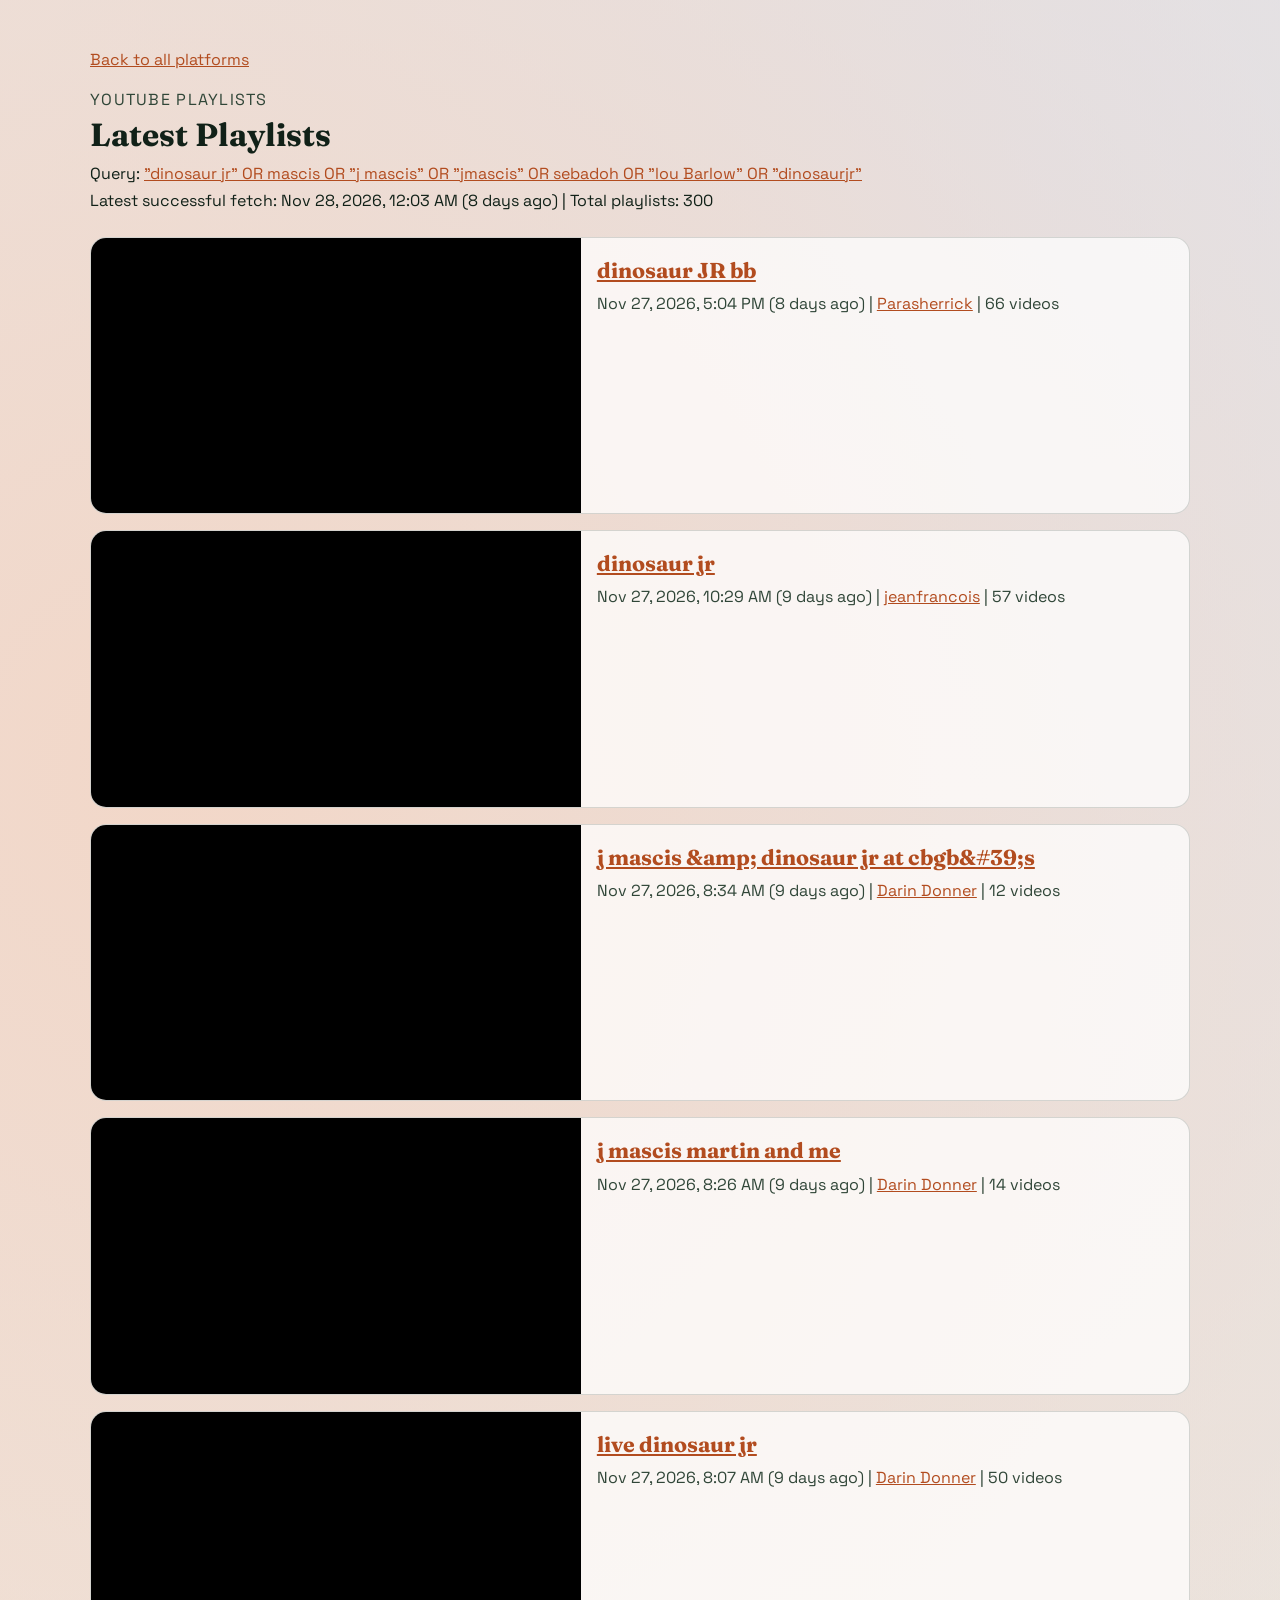
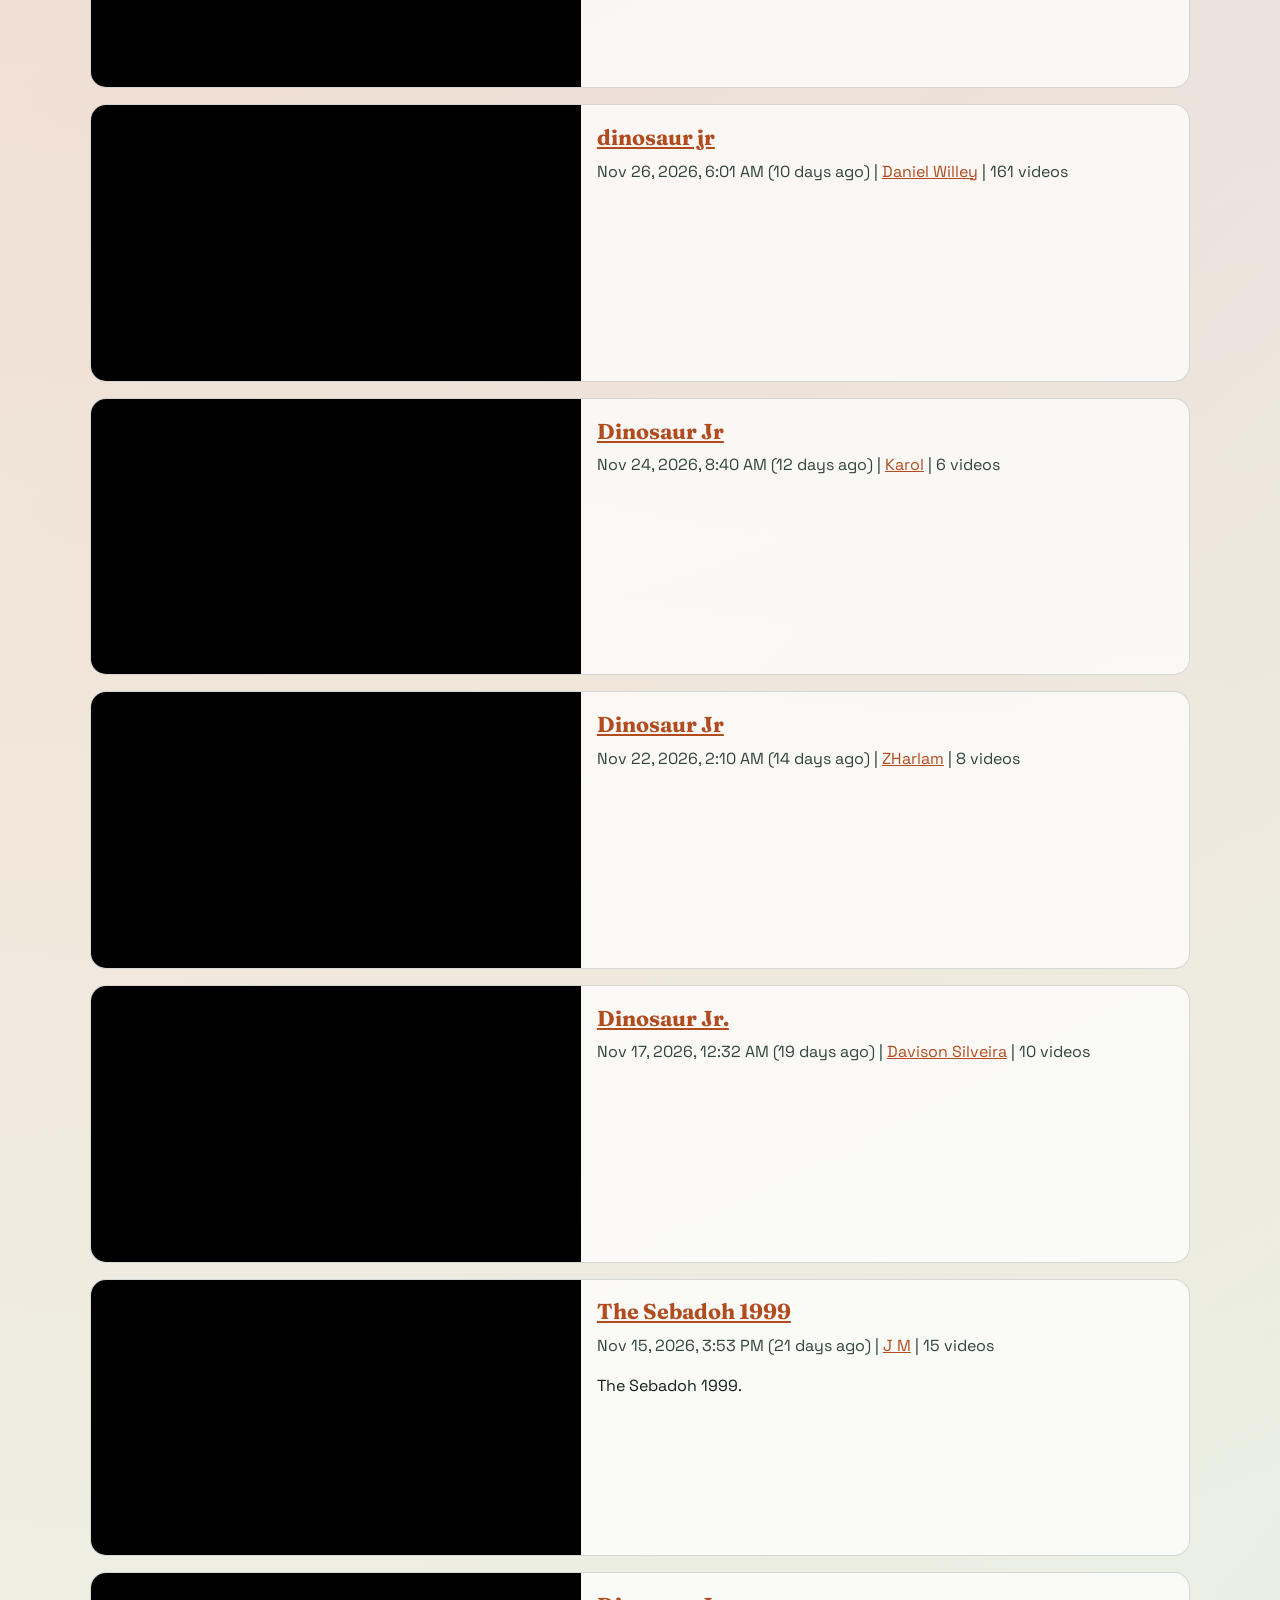
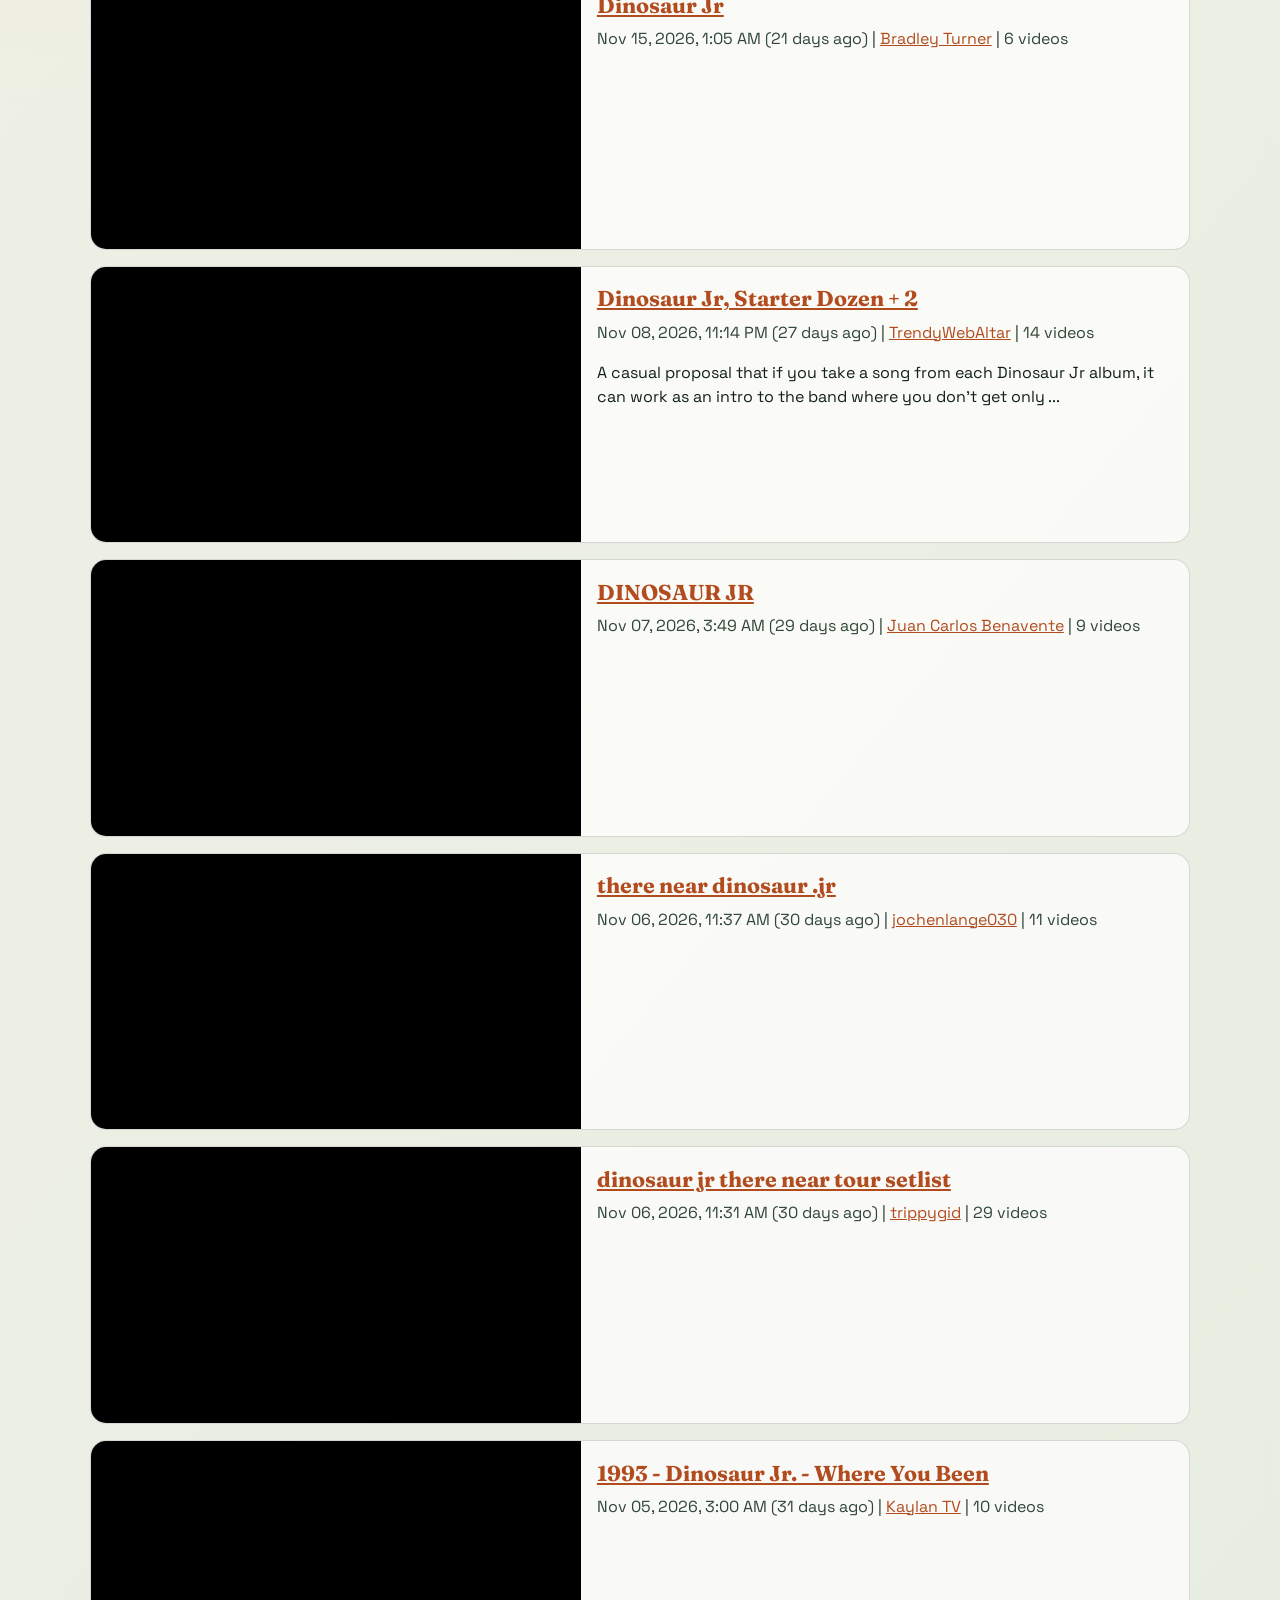
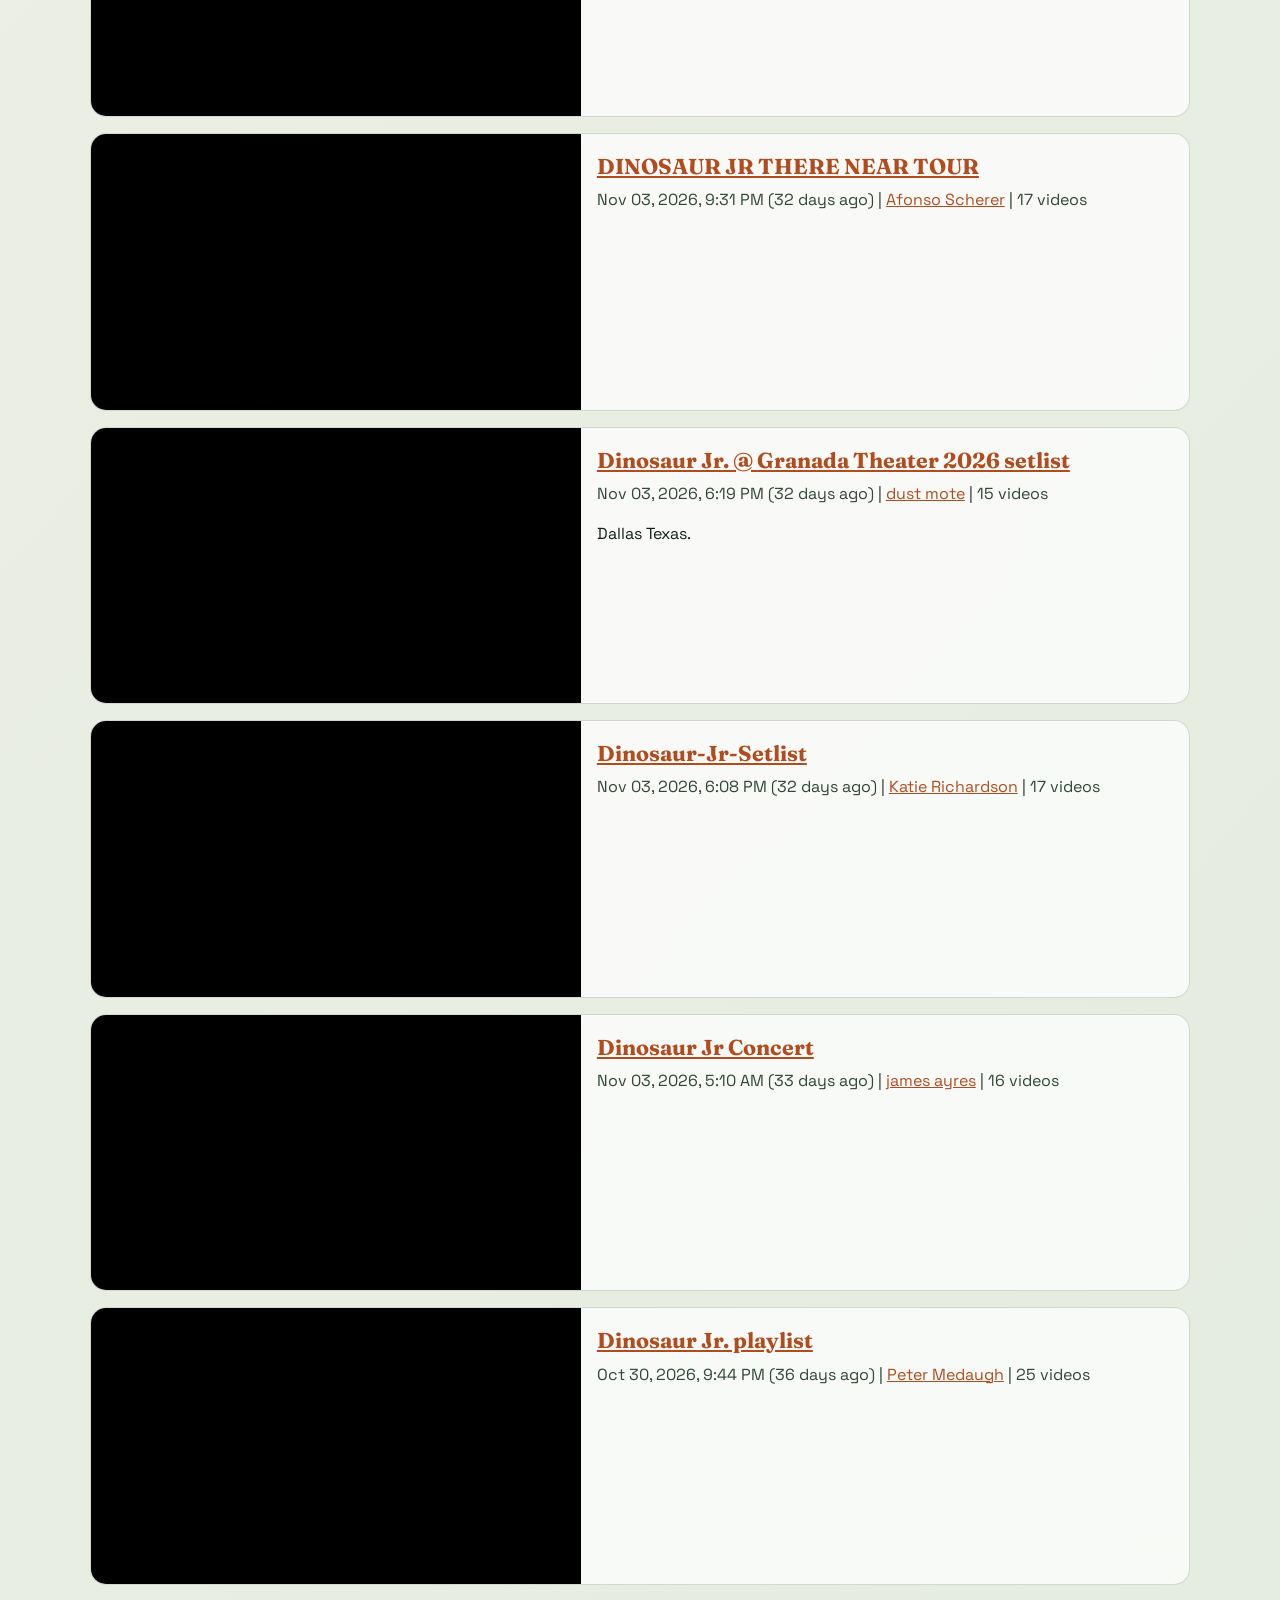
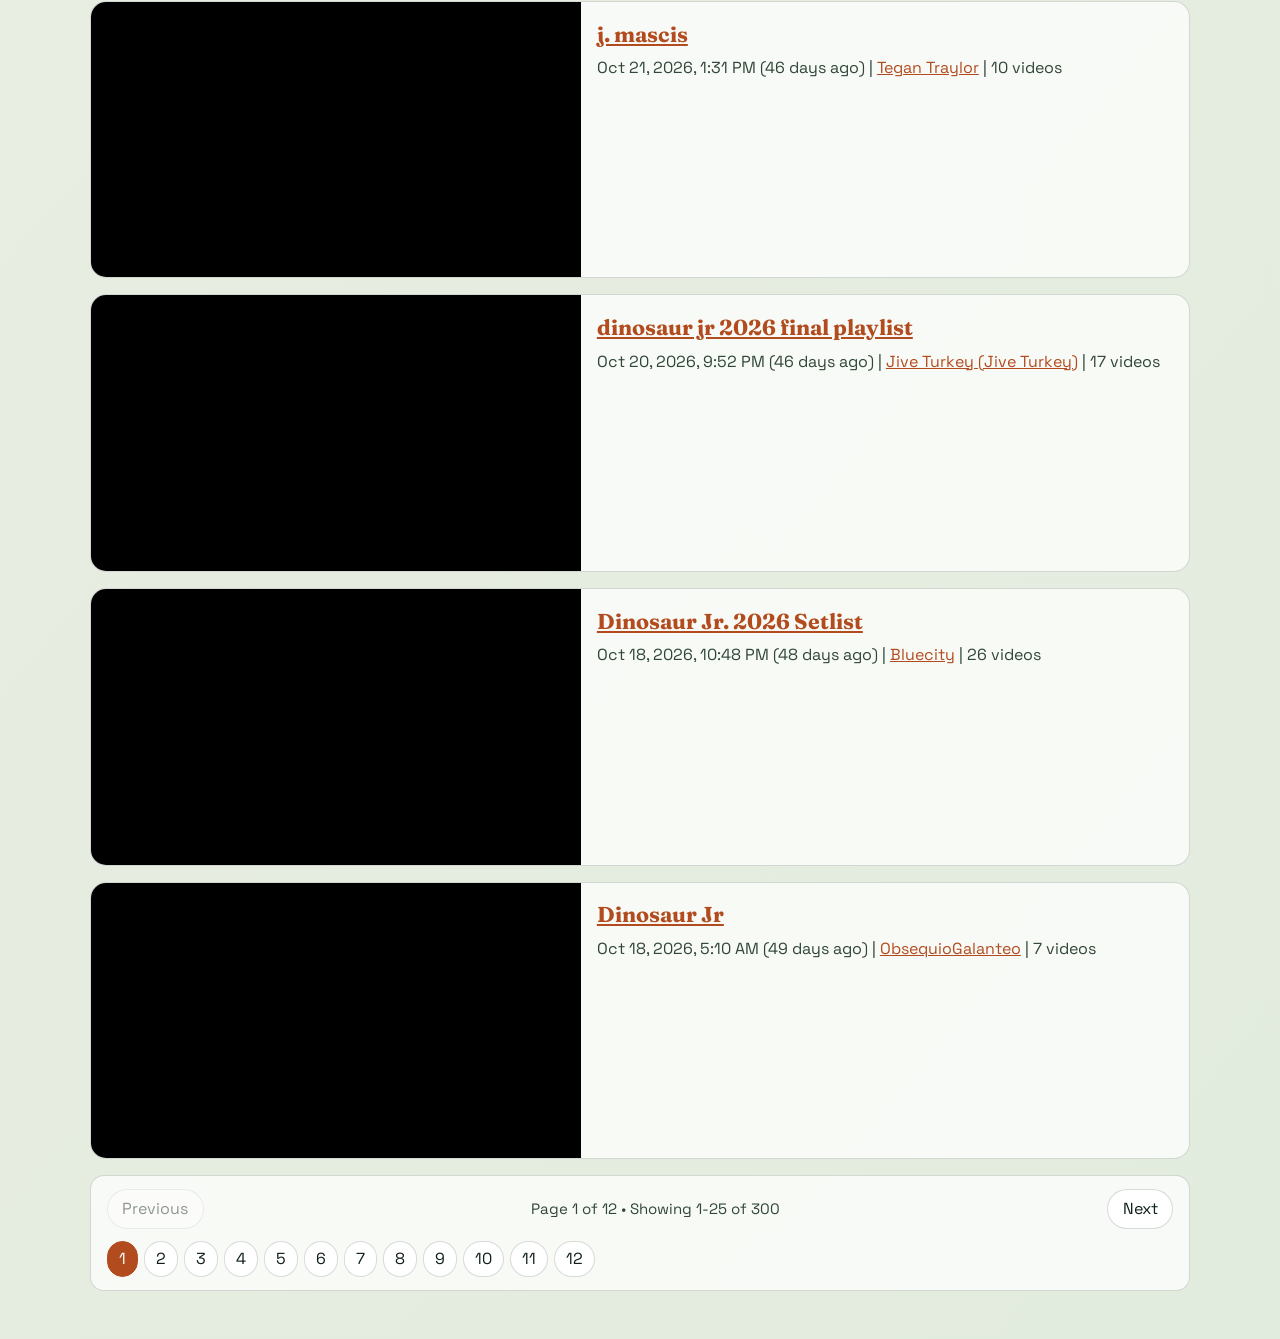
==== commit 039f6c69: "chore: refresh YouTube results and playlists" ====
--- a/docs/playlists.html
+++ b/docs/playlists.html
@@ -16,11 +16,31 @@
       <p class="eyebrow">YouTube Playlists</p>
       <h1>Latest Playlists</h1>
             <p class="lede">Query: <a href="https://www.youtube.com/results?search_query=%22dinosaur+jr%22+OR+mascis+OR+%22j+mascis%22+OR+%22jmascis%22+OR+sebadoh+OR+%22lou+Barlow%22+OR+%22dinosaurjr%22" target="_blank" rel="noopener noreferrer">&quot;dinosaur jr&quot; OR mascis OR &quot;j mascis&quot; OR &quot;jmascis&quot; OR sebadoh OR &quot;lou Barlow&quot; OR &quot;dinosaurjr&quot;</a></p>
-            <p class="meta">Latest successful fetch: <span class="js-time" data-time-iso="2026-11-27T12:01:46Z">2026-11-27 12:01 UTC</span> | Total playlists: 300</p>
+            <p class="meta">Latest successful fetch: <span class="js-time" data-time-iso="2026-11-28T00:03:11Z">2026-11-28 00:03 UTC</span> | Total playlists: 300</p>
     </header>
 
         <section class="video-grid" data-page-size="25">
       
+<article class="video-card">
+  <div class="embed-wrap">
+    <iframe
+      src="https://www.youtube.com/embed/videoseries?list=PLYAqQVklE1OY"
+      title="dinosaur JR bb"
+      loading="lazy"
+      allow="accelerometer; autoplay; clipboard-write; encrypted-media; gyroscope; picture-in-picture; web-share"
+      referrerpolicy="strict-origin-when-cross-origin"
+      allowfullscreen>
+    </iframe>
+  </div>
+
+  <div class="video-content">
+    <h2><a href="https://www.youtube.com/playlist?list=PLYAqQVklE1OY" target="_blank" rel="noopener noreferrer">dinosaur JR bb</a></h2>
+                <p class="video-meta"><span class="js-time" data-time-iso="2026-11-27T17:04:22Z">2026-11-27 17:04 UTC</span> | <a href="https://www.youtube.com/channel/UCFkMTP8m6LoWhJtdqQJ5PoA" target="_blank" rel="noopener noreferrer">Parasherrick</a> | 66 videos</p>
+    <p></p>
+  </div>
+</article>
+
+
 <article class="video-card">
   <div class="embed-wrap">
     <iframe
@@ -224,6 +244,26 @@
 <article class="video-card">
   <div class="embed-wrap">
     <iframe
+      src="https://www.youtube.com/embed/videoseries?list=PLMPxbwHGxW_I"
+      title="Dinosaur Jr, Starter Dozen + 2"
+      loading="lazy"
+      allow="accelerometer; autoplay; clipboard-write; encrypted-media; gyroscope; picture-in-picture; web-share"
+      referrerpolicy="strict-origin-when-cross-origin"
+      allowfullscreen>
+    </iframe>
+  </div>
+
+  <div class="video-content">
+    <h2><a href="https://www.youtube.com/playlist?list=PLMPxbwHGxW_I" target="_blank" rel="noopener noreferrer">Dinosaur Jr, Starter Dozen + 2</a></h2>
+                <p class="video-meta"><span class="js-time" data-time-iso="2026-11-08T23:14:31Z">2026-11-08 23:14 UTC</span> | <a href="https://www.youtube.com/channel/UCusksjvnsMbKBB3PCqLnlyQ" target="_blank" rel="noopener noreferrer">TrendyWebAltar</a> | 14 videos</p>
+    <p>A casual proposal that if you take a song from each Dinosaur Jr album, it can work as an intro to the band where you don&#x27;t get only ...</p>
+  </div>
+</article>
+
+
+<article class="video-card">
+  <div class="embed-wrap">
+    <iframe
       src="https://www.youtube.com/embed/videoseries?list=PLQXafb3fph1U"
       title="DINOSAUR JR"
       loading="lazy"
@@ -344,6 +384,26 @@
 <article class="video-card">
   <div class="embed-wrap">
     <iframe
+      src="https://www.youtube.com/embed/videoseries?list=PLJVaiZh3roL4"
+      title="Dinosaur-Jr-Setlist"
+      loading="lazy"
+      allow="accelerometer; autoplay; clipboard-write; encrypted-media; gyroscope; picture-in-picture; web-share"
+      referrerpolicy="strict-origin-when-cross-origin"
+      allowfullscreen>
+    </iframe>
+  </div>
+
+  <div class="video-content">
+    <h2><a href="https://www.youtube.com/playlist?list=PLJVaiZh3roL4" target="_blank" rel="noopener noreferrer">Dinosaur-Jr-Setlist</a></h2>
+                <p class="video-meta"><span class="js-time" data-time-iso="2026-11-03T18:08:27Z">2026-11-03 18:08 UTC</span> | <a href="https://www.youtube.com/channel/UCx2lmeCLEx6VQrtOoXcW4Mw" target="_blank" rel="noopener noreferrer">Katie Richardson</a> | 17 videos</p>
+    <p></p>
+  </div>
+</article>
+
+
+<article class="video-card">
+  <div class="embed-wrap">
+    <iframe
       src="https://www.youtube.com/embed/videoseries?list=PLbUwQoMQqnP4"
       title="Dinosaur Jr Concert"
       loading="lazy"
@@ -384,106 +444,6 @@
 <article class="video-card">
   <div class="embed-wrap">
     <iframe
-      src="https://www.youtube.com/embed/videoseries?list=PLJdZWnd6ImGY"
-      title="Dinosaur Jr and ween"
-      loading="lazy"
-      allow="accelerometer; autoplay; clipboard-write; encrypted-media; gyroscope; picture-in-picture; web-share"
-      referrerpolicy="strict-origin-when-cross-origin"
-      allowfullscreen>
-    </iframe>
-  </div>
-
-  <div class="video-content">
-    <h2><a href="https://www.youtube.com/playlist?list=PLJdZWnd6ImGY" target="_blank" rel="noopener noreferrer">Dinosaur Jr and ween</a></h2>
-                <p class="video-meta"><span class="js-time" data-time-iso="2026-10-26T22:47:55Z">2026-10-26 22:47 UTC</span> | <a href="https://www.youtube.com/channel/UC-RhETFyCQKCqU_4bAT03cw" target="_blank" rel="noopener noreferrer">Da_big_spicy</a> | 72 videos</p>
-    <p></p>
-  </div>
-</article>
-
-
-<article class="video-card">
-  <div class="embed-wrap">
-    <iframe
-      src="https://www.youtube.com/embed/videoseries?list=PLcmNs-WjVBeA"
-      title="Dinosaur Jr @ Ace of Spades 10/20/26"
-      loading="lazy"
-      allow="accelerometer; autoplay; clipboard-write; encrypted-media; gyroscope; picture-in-picture; web-share"
-      referrerpolicy="strict-origin-when-cross-origin"
-      allowfullscreen>
-    </iframe>
-  </div>
-
-  <div class="video-content">
-    <h2><a href="https://www.youtube.com/playlist?list=PLcmNs-WjVBeA" target="_blank" rel="noopener noreferrer">Dinosaur Jr @ Ace of Spades 10/20/26</a></h2>
-                <p class="video-meta"><span class="js-time" data-time-iso="2026-10-24T20:31:34Z">2026-10-24 20:31 UTC</span> | <a href="https://www.youtube.com/channel/UCUIW5ZGtpqjqmU2nlTkhPNg" target="_blank" rel="noopener noreferrer">Kevin Nabb</a> | 7 videos</p>
-    <p></p>
-  </div>
-</article>
-
-
-<article class="video-card">
-  <div class="embed-wrap">
-    <iframe
-      src="https://www.youtube.com/embed/videoseries?list=PLVATvcT2-Bf0"
-      title="Dinosaur Jr - Where You Been"
-      loading="lazy"
-      allow="accelerometer; autoplay; clipboard-write; encrypted-media; gyroscope; picture-in-picture; web-share"
-      referrerpolicy="strict-origin-when-cross-origin"
-      allowfullscreen>
-    </iframe>
-  </div>
-
-  <div class="video-content">
-    <h2><a href="https://www.youtube.com/playlist?list=PLVATvcT2-Bf0" target="_blank" rel="noopener noreferrer">Dinosaur Jr - Where You Been</a></h2>
-                <p class="video-meta"><span class="js-time" data-time-iso="2026-10-24T19:39:17Z">2026-10-24 19:39 UTC</span> | <a href="https://www.youtube.com/channel/UCwDNmHccxZIsz-klrhasTOA" target="_blank" rel="noopener noreferrer">A G</a> | 10 videos</p>
-    <p></p>
-  </div>
-</article>
-
-
-<article class="video-card">
-  <div class="embed-wrap">
-    <iframe
-      src="https://www.youtube.com/embed/videoseries?list=PLUPat30zMZQ4"
-      title="Dinosaur Jr."
-      loading="lazy"
-      allow="accelerometer; autoplay; clipboard-write; encrypted-media; gyroscope; picture-in-picture; web-share"
-      referrerpolicy="strict-origin-when-cross-origin"
-      allowfullscreen>
-    </iframe>
-  </div>
-
-  <div class="video-content">
-    <h2><a href="https://www.youtube.com/playlist?list=PLUPat30zMZQ4" target="_blank" rel="noopener noreferrer">Dinosaur Jr.</a></h2>
-                <p class="video-meta"><span class="js-time" data-time-iso="2026-10-24T01:06:17Z">2026-10-24 01:06 UTC</span> | <a href="https://www.youtube.com/channel/UCuQJ7L6JRdVxVMF0r8t7cdQ" target="_blank" rel="noopener noreferrer">Brian</a> | 43 videos</p>
-    <p></p>
-  </div>
-</article>
-
-
-<article class="video-card">
-  <div class="embed-wrap">
-    <iframe
-      src="https://www.youtube.com/embed/videoseries?list=PLYKPqgJBZ1Fc"
-      title="Dinosaur Jr/Stef Chura Concert @Ace of Spades Sacramento CA 102026"
-      loading="lazy"
-      allow="accelerometer; autoplay; clipboard-write; encrypted-media; gyroscope; picture-in-picture; web-share"
-      referrerpolicy="strict-origin-when-cross-origin"
-      allowfullscreen>
-    </iframe>
-  </div>
-
-  <div class="video-content">
-    <h2><a href="https://www.youtube.com/playlist?list=PLYKPqgJBZ1Fc" target="_blank" rel="noopener noreferrer">Dinosaur Jr/Stef Chura Concert @Ace of Spades Sacramento CA 102026</a></h2>
-                <p class="video-meta"><span class="js-time" data-time-iso="2026-10-21T14:48:04Z">2026-10-21 14:48 UTC</span> | <a href="https://www.youtube.com/channel/UC2SFGtVuODOa_319eeTqWZQ" target="_blank" rel="noopener noreferrer">Jive Turkey (Jive Turkey)</a> | 17 videos</p>
-    <p></p>
-  </div>
-</article>
-
-
-<article class="video-card">
-  <div class="embed-wrap">
-    <iframe
       src="https://www.youtube.com/embed/videoseries?list=PLG6vVqIjulLg"
       title="j. mascis"
       loading="lazy"
@@ -504,26 +464,6 @@
 <article class="video-card">
   <div class="embed-wrap">
     <iframe
-      src="https://www.youtube.com/embed/videoseries?list=PLQyihE-CAVXg"
-      title="Dinosaur Jr 2026"
-      loading="lazy"
-      allow="accelerometer; autoplay; clipboard-write; encrypted-media; gyroscope; picture-in-picture; web-share"
-      referrerpolicy="strict-origin-when-cross-origin"
-      allowfullscreen>
-    </iframe>
-  </div>
-
-  <div class="video-content">
-    <h2><a href="https://www.youtube.com/playlist?list=PLQyihE-CAVXg" target="_blank" rel="noopener noreferrer">Dinosaur Jr 2026</a></h2>
-                <p class="video-meta"><span class="js-time" data-time-iso="2026-10-21T08:57:37Z">2026-10-21 08:57 UTC</span> | <a href="https://www.youtube.com/channel/UCMnSyyC9hbGL6uSOuCxE2Fg" target="_blank" rel="noopener noreferrer">L B</a> | 12 videos</p>
-    <p></p>
-  </div>
-</article>
-
-
-<article class="video-card">
-  <div class="embed-wrap">
-    <iframe
       src="https://www.youtube.com/embed/videoseries?list=PLQIK39RWuRQ8"
       title="dinosaur jr 2026 final playlist"
       loading="lazy"
@@ -544,46 +484,6 @@
 <article class="video-card">
   <div class="embed-wrap">
     <iframe
-      src="https://www.youtube.com/embed/videoseries?list=PLVZqp-s1te1g"
-      title="dinosaur jr"
-      loading="lazy"
-      allow="accelerometer; autoplay; clipboard-write; encrypted-media; gyroscope; picture-in-picture; web-share"
-      referrerpolicy="strict-origin-when-cross-origin"
-      allowfullscreen>
-    </iframe>
-  </div>
-
-  <div class="video-content">
-    <h2><a href="https://www.youtube.com/playlist?list=PLVZqp-s1te1g" target="_blank" rel="noopener noreferrer">dinosaur jr</a></h2>
-                <p class="video-meta"><span class="js-time" data-time-iso="2026-10-20T17:34:46Z">2026-10-20 17:34 UTC</span> | <a href="https://www.youtube.com/channel/UCyIyAtTQ_5-v_ql4L-YeHtQ" target="_blank" rel="noopener noreferrer">ari vestite</a> | 29 videos</p>
-    <p></p>
-  </div>
-</article>
-
-
-<article class="video-card">
-  <div class="embed-wrap">
-    <iframe
-      src="https://www.youtube.com/embed/videoseries?list=PLL2FNyO6no48"
-      title="Dinosaur jr @The Bellwether 10/16/26"
-      loading="lazy"
-      allow="accelerometer; autoplay; clipboard-write; encrypted-media; gyroscope; picture-in-picture; web-share"
-      referrerpolicy="strict-origin-when-cross-origin"
-      allowfullscreen>
-    </iframe>
-  </div>
-
-  <div class="video-content">
-    <h2><a href="https://www.youtube.com/playlist?list=PLL2FNyO6no48" target="_blank" rel="noopener noreferrer">Dinosaur jr @The Bellwether 10/16/26</a></h2>
-                <p class="video-meta"><span class="js-time" data-time-iso="2026-10-19T21:14:27Z">2026-10-19 21:14 UTC</span> | <a href="https://www.youtube.com/channel/UC6YCcbqVDrAV_9Y6XDYkF4A" target="_blank" rel="noopener noreferrer">Mihalis.</a> | 17 videos</p>
-    <p></p>
-  </div>
-</article>
-
-
-<article class="video-card">
-  <div class="embed-wrap">
-    <iframe
       src="https://www.youtube.com/embed/videoseries?list=PLAvy9UNh1nxs"
       title="Dinosaur Jr. 2026 Setlist"
       loading="lazy"
@@ -624,66 +524,6 @@
 <article class="video-card">
   <div class="embed-wrap">
     <iframe
-      src="https://www.youtube.com/embed/videoseries?list=PLXijmrkDxq7I"
-      title="dinosaur jr confusion"
-      loading="lazy"
-      allow="accelerometer; autoplay; clipboard-write; encrypted-media; gyroscope; picture-in-picture; web-share"
-      referrerpolicy="strict-origin-when-cross-origin"
-      allowfullscreen>
-    </iframe>
-  </div>
-
-  <div class="video-content">
-    <h2><a href="https://www.youtube.com/playlist?list=PLXijmrkDxq7I" target="_blank" rel="noopener noreferrer">dinosaur jr confusion</a></h2>
-                <p class="video-meta"><span class="js-time" data-time-iso="2026-10-17T22:28:15Z">2026-10-17 22:28 UTC</span> | <a href="https://www.youtube.com/channel/UCI7c0bHN5Zt6kH0X2XoNy5g" target="_blank" rel="noopener noreferrer">Kamm</a> | 15 videos</p>
-    <p></p>
-  </div>
-</article>
-
-
-<article class="video-card">
-  <div class="embed-wrap">
-    <iframe
-      src="https://www.youtube.com/embed/videoseries?list=PLW991hfZ2O9I"
-      title="Dinosaur jr \ud83c\udf12\ud83e\udd18"
-      loading="lazy"
-      allow="accelerometer; autoplay; clipboard-write; encrypted-media; gyroscope; picture-in-picture; web-share"
-      referrerpolicy="strict-origin-when-cross-origin"
-      allowfullscreen>
-    </iframe>
-  </div>
-
-  <div class="video-content">
-    <h2><a href="https://www.youtube.com/playlist?list=PLW991hfZ2O9I" target="_blank" rel="noopener noreferrer">Dinosaur jr 🌒🤘</a></h2>
-                <p class="video-meta"><span class="js-time" data-time-iso="2026-10-15T05:53:15Z">2026-10-15 05:53 UTC</span> | <a href="https://www.youtube.com/channel/UCSK3PEMVSnFblqyp9wFBKww" target="_blank" rel="noopener noreferrer">Wish to see 90</a> | 9 videos</p>
-    <p></p>
-  </div>
-</article>
-
-
-<article class="video-card">
-  <div class="embed-wrap">
-    <iframe
-      src="https://www.youtube.com/embed/videoseries?list=PLFD4Q7bPFHEY"
-      title="Dinosaur Jr"
-      loading="lazy"
-      allow="accelerometer; autoplay; clipboard-write; encrypted-media; gyroscope; picture-in-picture; web-share"
-      referrerpolicy="strict-origin-when-cross-origin"
-      allowfullscreen>
-    </iframe>
-  </div>
-
-  <div class="video-content">
-    <h2><a href="https://www.youtube.com/playlist?list=PLFD4Q7bPFHEY" target="_blank" rel="noopener noreferrer">Dinosaur Jr</a></h2>
-                <p class="video-meta"><span class="js-time" data-time-iso="2026-10-14T02:33:46Z">2026-10-14 02:33 UTC</span> | <a href="https://www.youtube.com/channel/UCLG_81l0L_b3l5kt_M1n9dg" target="_blank" rel="noopener noreferrer">Erick</a> | 25 videos</p>
-    <p></p>
-  </div>
-</article>
-
-
-<article class="video-card">
-  <div class="embed-wrap">
-    <iframe
       src="https://www.youtube.com/embed/videoseries?list=PLLcMk2AaAeyc"
       title="Dinosaur Jr 2026 setlist"
       loading="lazy"
@@ -724,106 +564,6 @@
 <article class="video-card">
   <div class="embed-wrap">
     <iframe
-      src="https://www.youtube.com/embed/videoseries?list=PLdYZiUgE7siY"
-      title="Dinosaur Jr., Stef Chura 20261011 at Belly Up Tavern"
-      loading="lazy"
-      allow="accelerometer; autoplay; clipboard-write; encrypted-media; gyroscope; picture-in-picture; web-share"
-      referrerpolicy="strict-origin-when-cross-origin"
-      allowfullscreen>
-    </iframe>
-  </div>
-
-  <div class="video-content">
-    <h2><a href="https://www.youtube.com/playlist?list=PLdYZiUgE7siY" target="_blank" rel="noopener noreferrer">Dinosaur Jr., Stef Chura 20261011 at Belly Up Tavern</a></h2>
-                <p class="video-meta"><span class="js-time" data-time-iso="2026-10-12T19:59:32Z">2026-10-12 19:59 UTC</span> | <a href="https://www.youtube.com/channel/UCpr3ZvAZuvZwiMnXLh3kblg" target="_blank" rel="noopener noreferrer">leisure engineer</a> | 11 videos</p>
-    <p></p>
-  </div>
-</article>
-
-
-<article class="video-card">
-  <div class="embed-wrap">
-    <iframe
-      src="https://www.youtube.com/embed/videoseries?list=PLatIQ5ep_uLc"
-      title="J. MASCIS ( FRONTMAN OF &quot;&quot;DINOSAUR JR.&quot;&quot; )"
-      loading="lazy"
-      allow="accelerometer; autoplay; clipboard-write; encrypted-media; gyroscope; picture-in-picture; web-share"
-      referrerpolicy="strict-origin-when-cross-origin"
-      allowfullscreen>
-    </iframe>
-  </div>
-
-  <div class="video-content">
-    <h2><a href="https://www.youtube.com/playlist?list=PLatIQ5ep_uLc" target="_blank" rel="noopener noreferrer">J. MASCIS ( FRONTMAN OF &amp;quot;&amp;quot;DINOSAUR JR.&amp;quot;&amp;quot; )</a></h2>
-                <p class="video-meta"><span class="js-time" data-time-iso="2026-10-12T17:08:56Z">2026-10-12 17:08 UTC</span> | <a href="https://www.youtube.com/channel/UCdQhaDmZi8R09hP1xHzd4XA" target="_blank" rel="noopener noreferrer">Brian dale</a> | 10 videos</p>
-    <p></p>
-  </div>
-</article>
-
-
-<article class="video-card">
-  <div class="embed-wrap">
-    <iframe
-      src="https://www.youtube.com/embed/videoseries?list=PLAowA37gwxrM"
-      title="There Near Tour Dinosaur Jr"
-      loading="lazy"
-      allow="accelerometer; autoplay; clipboard-write; encrypted-media; gyroscope; picture-in-picture; web-share"
-      referrerpolicy="strict-origin-when-cross-origin"
-      allowfullscreen>
-    </iframe>
-  </div>
-
-  <div class="video-content">
-    <h2><a href="https://www.youtube.com/playlist?list=PLAowA37gwxrM" target="_blank" rel="noopener noreferrer">There Near Tour Dinosaur Jr</a></h2>
-                <p class="video-meta"><span class="js-time" data-time-iso="2026-10-11T22:14:50Z">2026-10-11 22:14 UTC</span> | <a href="https://www.youtube.com/channel/UCZ2EStm9LYEeWbcKkDfFh8Q" target="_blank" rel="noopener noreferrer">Necro69</a> | 12 videos</p>
-    <p></p>
-  </div>
-</article>
-
-
-<article class="video-card">
-  <div class="embed-wrap">
-    <iframe
-      src="https://www.youtube.com/embed/videoseries?list=PLSS9unsd7Z-Q"
-      title="Dinosaur Jr."
-      loading="lazy"
-      allow="accelerometer; autoplay; clipboard-write; encrypted-media; gyroscope; picture-in-picture; web-share"
-      referrerpolicy="strict-origin-when-cross-origin"
-      allowfullscreen>
-    </iframe>
-  </div>
-
-  <div class="video-content">
-    <h2><a href="https://www.youtube.com/playlist?list=PLSS9unsd7Z-Q" target="_blank" rel="noopener noreferrer">Dinosaur Jr.</a></h2>
-                <p class="video-meta"><span class="js-time" data-time-iso="2026-10-11T12:19:45Z">2026-10-11 12:19 UTC</span> | <a href="https://www.youtube.com/channel/UCsLAOUspuz8qaJiWMVH9LCw" target="_blank" rel="noopener noreferrer">Emad Kangarani</a> | 18 videos</p>
-    <p></p>
-  </div>
-</article>
-
-
-<article class="video-card">
-  <div class="embed-wrap">
-    <iframe
-      src="https://www.youtube.com/embed/videoseries?list=PLdqFw5tlqObo"
-      title="Dinosaur JR!!"
-      loading="lazy"
-      allow="accelerometer; autoplay; clipboard-write; encrypted-media; gyroscope; picture-in-picture; web-share"
-      referrerpolicy="strict-origin-when-cross-origin"
-      allowfullscreen>
-    </iframe>
-  </div>
-
-  <div class="video-content">
-    <h2><a href="https://www.youtube.com/playlist?list=PLdqFw5tlqObo" target="_blank" rel="noopener noreferrer">Dinosaur JR!!</a></h2>
-                <p class="video-meta"><span class="js-time" data-time-iso="2026-10-10T23:18:57Z">2026-10-10 23:18 UTC</span> | <a href="https://www.youtube.com/channel/UCZo9l1crJW_la1Y36No-jrA" target="_blank" rel="noopener noreferrer">Dan Koprowicz</a> | 17 videos</p>
-    <p></p>
-  </div>
-</article>
-
-
-<article class="video-card">
-  <div class="embed-wrap">
-    <iframe
       src="https://www.youtube.com/embed/videoseries?list=PLe3upHO7KcoI"
       title="dinosaur jr"
       loading="lazy"
@@ -884,78 +624,18 @@
 <article class="video-card">
   <div class="embed-wrap">
     <iframe
-      src="https://www.youtube.com/embed/videoseries?list=PLFGy6_Q0zZ5Q"
-      title="Dinosaur Jr"
-      loading="lazy"
-      allow="accelerometer; autoplay; clipboard-write; encrypted-media; gyroscope; picture-in-picture; web-share"
-      referrerpolicy="strict-origin-when-cross-origin"
-      allowfullscreen>
-    </iframe>
-  </div>
-
-  <div class="video-content">
-    <h2><a href="https://www.youtube.com/playlist?list=PLFGy6_Q0zZ5Q" target="_blank" rel="noopener noreferrer">Dinosaur Jr</a></h2>
-                <p class="video-meta"><span class="js-time" data-time-iso="2026-10-05T18:26:29Z">2026-10-05 18:26 UTC</span> | <a href="https://www.youtube.com/channel/UCtHFghCVd3A0AEqQvRnMBqg" target="_blank" rel="noopener noreferrer">Paul</a> | 14 videos</p>
-    <p></p>
-  </div>
-</article>
-
-
-<article class="video-card">
-  <div class="embed-wrap">
-    <iframe
-      src="https://www.youtube.com/embed/videoseries?list=PLDkwBv7b1wts"
-      title="Dinosaur Jr Green Mind"
-      loading="lazy"
-      allow="accelerometer; autoplay; clipboard-write; encrypted-media; gyroscope; picture-in-picture; web-share"
-      referrerpolicy="strict-origin-when-cross-origin"
-      allowfullscreen>
-    </iframe>
-  </div>
-
-  <div class="video-content">
-    <h2><a href="https://www.youtube.com/playlist?list=PLDkwBv7b1wts" target="_blank" rel="noopener noreferrer">Dinosaur Jr Green Mind</a></h2>
-                <p class="video-meta"><span class="js-time" data-time-iso="2026-10-04T16:47:35Z">2026-10-04 16:47 UTC</span> | <a href="https://www.youtube.com/channel/UCYjj5aH5uExG2q9xuE6o8ng" target="_blank" rel="noopener noreferrer">Raanan Malkin</a> | 10 videos</p>
-    <p></p>
-  </div>
-</article>
-
-
-<article class="video-card">
-  <div class="embed-wrap">
-    <iframe
-      src="https://www.youtube.com/embed/videoseries?list=PLfJKCG7yiHEA"
-      title="Dinosaur Jr. - (2026) There Near FULL ALBUM KARAOKE"
-      loading="lazy"
-      allow="accelerometer; autoplay; clipboard-write; encrypted-media; gyroscope; picture-in-picture; web-share"
-      referrerpolicy="strict-origin-when-cross-origin"
-      allowfullscreen>
-    </iframe>
-  </div>
-
-  <div class="video-content">
-    <h2><a href="https://www.youtube.com/playlist?list=PLfJKCG7yiHEA" target="_blank" rel="noopener noreferrer">Dinosaur Jr. - (2026) There Near FULL ALBUM KARAOKE</a></h2>
-                <p class="video-meta"><span class="js-time" data-time-iso="2026-10-01T17:43:42Z">2026-10-01 17:43 UTC</span> | <a href="https://www.youtube.com/channel/UC_OsvX5tgAMkB4Wnh2CqDNA" target="_blank" rel="noopener noreferrer">Close Enough For Karaoke</a> | 11 videos</p>
-    <p>01 Several Got Away 02 No Friends 03 Everything at Once 04 Take Me With You 05 Blowin&#x27; Up 06 Gone Off 07 Clam Along 08 ...</p>
-  </div>
-</article>
-
-
-<article class="video-card">
-  <div class="embed-wrap">
-    <iframe
-      src="https://www.youtube.com/embed/videoseries?list=PLMh3LxY3rIXA"
-      title="Dinosaur Jr."
-      loading="lazy"
-      allow="accelerometer; autoplay; clipboard-write; encrypted-media; gyroscope; picture-in-picture; web-share"
-      referrerpolicy="strict-origin-when-cross-origin"
-      allowfullscreen>
-    </iframe>
-  </div>
-
-  <div class="video-content">
-    <h2><a href="https://www.youtube.com/playlist?list=PLMh3LxY3rIXA" target="_blank" rel="noopener noreferrer">Dinosaur Jr.</a></h2>
-                <p class="video-meta"><span class="js-time" data-time-iso="2026-09-30T19:13:28Z">2026-09-30 19:13 UTC</span> | <a href="https://www.youtube.com/channel/UCbIMbLtyul5PGRz-qXs7q3w" target="_blank" rel="noopener noreferrer">Gusta Erhart</a> | 143 videos</p>
+      src="https://www.youtube.com/embed/videoseries?list=PLA8kJk1K1OII"
+      title="Dinosaur jr."
+      loading="lazy"
+      allow="accelerometer; autoplay; clipboard-write; encrypted-media; gyroscope; picture-in-picture; web-share"
+      referrerpolicy="strict-origin-when-cross-origin"
+      allowfullscreen>
+    </iframe>
+  </div>
+
+  <div class="video-content">
+    <h2><a href="https://www.youtube.com/playlist?list=PLA8kJk1K1OII" target="_blank" rel="noopener noreferrer">Dinosaur jr.</a></h2>
+                <p class="video-meta"><span class="js-time" data-time-iso="2026-10-01T15:00:10Z">2026-10-01 15:00 UTC</span> | <a href="https://www.youtube.com/channel/UCtIW8SO4oxoHvM8zKD6dl8A" target="_blank" rel="noopener noreferrer">Dude</a> | 94 videos</p>
     <p></p>
   </div>
 </article>
@@ -984,26 +664,6 @@
 <article class="video-card">
   <div class="embed-wrap">
     <iframe
-      src="https://www.youtube.com/embed/videoseries?list=PLK3flEwe5bK8"
-      title="Dinosaur JR"
-      loading="lazy"
-      allow="accelerometer; autoplay; clipboard-write; encrypted-media; gyroscope; picture-in-picture; web-share"
-      referrerpolicy="strict-origin-when-cross-origin"
-      allowfullscreen>
-    </iframe>
-  </div>
-
-  <div class="video-content">
-    <h2><a href="https://www.youtube.com/playlist?list=PLK3flEwe5bK8" target="_blank" rel="noopener noreferrer">Dinosaur JR</a></h2>
-                <p class="video-meta"><span class="js-time" data-time-iso="2026-09-23T18:29:36Z">2026-09-23 18:29 UTC</span> | <a href="https://www.youtube.com/channel/UCtSuJrMwnRPRpptsV1BtCYA" target="_blank" rel="noopener noreferrer">Housework Playlists </a> | 21 videos</p>
-    <p>The Best of the JR.</p>
-  </div>
-</article>
-
-
-<article class="video-card">
-  <div class="embed-wrap">
-    <iframe
       src="https://www.youtube.com/embed/videoseries?list=PLZC9Jkf-QnQU"
       title="Dinosaur Jr."
       loading="lazy"
@@ -1015,7 +675,387 @@
 
   <div class="video-content">
     <h2><a href="https://www.youtube.com/playlist?list=PLZC9Jkf-QnQU" target="_blank" rel="noopener noreferrer">Dinosaur Jr.</a></h2>
-                <p class="video-meta"><span class="js-time" data-time-iso="2026-09-20T15:40:16Z">2026-09-20 15:40 UTC</span> | <a href="https://www.youtube.com/channel/UCdwjaY7Rxp-4lbYs5sZxI9g" target="_blank" rel="noopener noreferrer">Wolv Ov Siberia</a> | 158 videos</p>
+                <p class="video-meta"><span class="js-time" data-time-iso="2026-09-20T15:40:16Z">2026-09-20 15:40 UTC</span> | <a href="https://www.youtube.com/channel/UCdwjaY7Rxp-4lbYs5sZxI9g" target="_blank" rel="noopener noreferrer">Wolv Ov Siberia</a> | 159 videos</p>
+    <p></p>
+  </div>
+</article>
+
+
+<article class="video-card">
+  <div class="embed-wrap">
+    <iframe
+      src="https://www.youtube.com/embed/videoseries?list=PLE-lftJTUpZA"
+      title="DINOSAUR JR"
+      loading="lazy"
+      allow="accelerometer; autoplay; clipboard-write; encrypted-media; gyroscope; picture-in-picture; web-share"
+      referrerpolicy="strict-origin-when-cross-origin"
+      allowfullscreen>
+    </iframe>
+  </div>
+
+  <div class="video-content">
+    <h2><a href="https://www.youtube.com/playlist?list=PLE-lftJTUpZA" target="_blank" rel="noopener noreferrer">DINOSAUR JR</a></h2>
+                <p class="video-meta"><span class="js-time" data-time-iso="2026-09-19T17:19:49Z">2026-09-19 17:19 UTC</span> | <a href="https://www.youtube.com/channel/UCBQYhMBmKregHg6Bl9QC2lA" target="_blank" rel="noopener noreferrer">Mars</a> | 116 videos</p>
+    <p></p>
+  </div>
+</article>
+
+
+<article class="video-card">
+  <div class="embed-wrap">
+    <iframe
+      src="https://www.youtube.com/embed/videoseries?list=PLDfCcJYLfg4s"
+      title="Dinosaur Jr"
+      loading="lazy"
+      allow="accelerometer; autoplay; clipboard-write; encrypted-media; gyroscope; picture-in-picture; web-share"
+      referrerpolicy="strict-origin-when-cross-origin"
+      allowfullscreen>
+    </iframe>
+  </div>
+
+  <div class="video-content">
+    <h2><a href="https://www.youtube.com/playlist?list=PLDfCcJYLfg4s" target="_blank" rel="noopener noreferrer">Dinosaur Jr</a></h2>
+                <p class="video-meta"><span class="js-time" data-time-iso="2026-09-13T09:27:35Z">2026-09-13 09:27 UTC</span> | <a href="https://www.youtube.com/channel/UCn9wTyJj_un6mL0ZdFafQ3A" target="_blank" rel="noopener noreferrer">muziek allerlei</a> | 297 videos</p>
+    <p></p>
+  </div>
+</article>
+
+
+<article class="video-card">
+  <div class="embed-wrap">
+    <iframe
+      src="https://www.youtube.com/embed/videoseries?list=PLV8kA1HmWWYY"
+      title="Dinosaur Jr.  1987-09-20: Richmond, VA, USA | FULL ALBUM"
+      loading="lazy"
+      allow="accelerometer; autoplay; clipboard-write; encrypted-media; gyroscope; picture-in-picture; web-share"
+      referrerpolicy="strict-origin-when-cross-origin"
+      allowfullscreen>
+    </iframe>
+  </div>
+
+  <div class="video-content">
+    <h2><a href="https://www.youtube.com/playlist?list=PLV8kA1HmWWYY" target="_blank" rel="noopener noreferrer">Dinosaur Jr.  1987-09-20: Richmond, VA, USA | FULL ALBUM</a></h2>
+                <p class="video-meta"><span class="js-time" data-time-iso="2026-09-13T01:31:14Z">2026-09-13 01:31 UTC</span> | <a href="https://www.youtube.com/channel/UCt4IpASJ7MyJkla2fL8k8PA" target="_blank" rel="noopener noreferrer">Ona Yeeloy</a> | 44 videos</p>
+    <p></p>
+  </div>
+</article>
+
+
+<article class="video-card">
+  <div class="embed-wrap">
+    <iframe
+      src="https://www.youtube.com/embed/videoseries?list=PLBpgIdqPTuno"
+      title="Dinosaur Jr"
+      loading="lazy"
+      allow="accelerometer; autoplay; clipboard-write; encrypted-media; gyroscope; picture-in-picture; web-share"
+      referrerpolicy="strict-origin-when-cross-origin"
+      allowfullscreen>
+    </iframe>
+  </div>
+
+  <div class="video-content">
+    <h2><a href="https://www.youtube.com/playlist?list=PLBpgIdqPTuno" target="_blank" rel="noopener noreferrer">Dinosaur Jr</a></h2>
+                <p class="video-meta"><span class="js-time" data-time-iso="2026-09-09T10:14:12Z">2026-09-09 10:14 UTC</span> | <a href="https://www.youtube.com/channel/UC_r7YNpX4brNjPcHdB3AHaA" target="_blank" rel="noopener noreferrer">白潟徳治</a> | 68 videos</p>
+    <p></p>
+  </div>
+</article>
+
+
+<article class="video-card">
+  <div class="embed-wrap">
+    <iframe
+      src="https://www.youtube.com/embed/videoseries?list=PLDk4iaAAs3L8"
+      title="Setlist: Dinosaur Jr. July 25, 2025"
+      loading="lazy"
+      allow="accelerometer; autoplay; clipboard-write; encrypted-media; gyroscope; picture-in-picture; web-share"
+      referrerpolicy="strict-origin-when-cross-origin"
+      allowfullscreen>
+    </iframe>
+  </div>
+
+  <div class="video-content">
+    <h2><a href="https://www.youtube.com/playlist?list=PLDk4iaAAs3L8" target="_blank" rel="noopener noreferrer">Setlist: Dinosaur Jr. July 25, 2025</a></h2>
+                <p class="video-meta"><span class="js-time" data-time-iso="2026-09-07T21:18:39Z">2026-09-07 21:18 UTC</span> | <a href="https://www.youtube.com/channel/UCDVZOxX7jy53Rv4xg7vQWBw" target="_blank" rel="noopener noreferrer">Tylervision</a> | 17 videos</p>
+    <p>The Andrew J. Brady Music Center.</p>
+  </div>
+</article>
+
+
+<article class="video-card">
+  <div class="embed-wrap">
+    <iframe
+      src="https://www.youtube.com/embed/videoseries?list=PLHuKupbTngnw"
+      title="Dinosaur Jr. - Bcb723 Listening Mix"
+      loading="lazy"
+      allow="accelerometer; autoplay; clipboard-write; encrypted-media; gyroscope; picture-in-picture; web-share"
+      referrerpolicy="strict-origin-when-cross-origin"
+      allowfullscreen>
+    </iframe>
+  </div>
+
+  <div class="video-content">
+    <h2><a href="https://www.youtube.com/playlist?list=PLHuKupbTngnw" target="_blank" rel="noopener noreferrer">Dinosaur Jr. - Bcb723 Listening Mix</a></h2>
+                <p class="video-meta"><span class="js-time" data-time-iso="2026-09-05T22:05:39Z">2026-09-05 22:05 UTC</span> | <a href="https://www.youtube.com/channel/UCtM0vgHKqQJGXZAnYNu7L6g" target="_blank" rel="noopener noreferrer">Brennan</a> | 273 videos</p>
+    <p></p>
+  </div>
+</article>
+
+
+<article class="video-card">
+  <div class="embed-wrap">
+    <iframe
+      src="https://www.youtube.com/embed/videoseries?list=PLSs_pdqeuTCI"
+      title="dinosaur jr"
+      loading="lazy"
+      allow="accelerometer; autoplay; clipboard-write; encrypted-media; gyroscope; picture-in-picture; web-share"
+      referrerpolicy="strict-origin-when-cross-origin"
+      allowfullscreen>
+    </iframe>
+  </div>
+
+  <div class="video-content">
+    <h2><a href="https://www.youtube.com/playlist?list=PLSs_pdqeuTCI" target="_blank" rel="noopener noreferrer">dinosaur jr</a></h2>
+                <p class="video-meta"><span class="js-time" data-time-iso="2026-09-04T08:49:38Z">2026-09-04 08:49 UTC</span> | <a href="https://www.youtube.com/channel/UC2UXAOSNRMuQV8H0Sw6Aqkw" target="_blank" rel="noopener noreferrer">Graham Temple-Sowerby</a> | 21 videos</p>
+    <p></p>
+  </div>
+</article>
+
+
+<article class="video-card">
+  <div class="embed-wrap">
+    <iframe
+      src="https://www.youtube.com/embed/videoseries?list=PLZIhTPO9Ixcg"
+      title="Dinosaur Jr \ud83e\udd95"
+      loading="lazy"
+      allow="accelerometer; autoplay; clipboard-write; encrypted-media; gyroscope; picture-in-picture; web-share"
+      referrerpolicy="strict-origin-when-cross-origin"
+      allowfullscreen>
+    </iframe>
+  </div>
+
+  <div class="video-content">
+    <h2><a href="https://www.youtube.com/playlist?list=PLZIhTPO9Ixcg" target="_blank" rel="noopener noreferrer">Dinosaur Jr 🦕</a></h2>
+                <p class="video-meta"><span class="js-time" data-time-iso="2026-09-03T18:48:02Z">2026-09-03 18:48 UTC</span> | <a href="https://www.youtube.com/channel/UCiTmjnCWvlK9zpgUwGjpSFw" target="_blank" rel="noopener noreferrer">Jared May</a> | 167 videos</p>
+    <p></p>
+  </div>
+</article>
+
+
+<article class="video-card">
+  <div class="embed-wrap">
+    <iframe
+      src="https://www.youtube.com/embed/videoseries?list=PLdwnUqzusIJE"
+      title="Rock: Dinosaur Jr."
+      loading="lazy"
+      allow="accelerometer; autoplay; clipboard-write; encrypted-media; gyroscope; picture-in-picture; web-share"
+      referrerpolicy="strict-origin-when-cross-origin"
+      allowfullscreen>
+    </iframe>
+  </div>
+
+  <div class="video-content">
+    <h2><a href="https://www.youtube.com/playlist?list=PLdwnUqzusIJE" target="_blank" rel="noopener noreferrer">Rock: Dinosaur Jr.</a></h2>
+                <p class="video-meta"><span class="js-time" data-time-iso="2026-09-02T02:34:38Z">2026-09-02 02:34 UTC</span> | <a href="https://www.youtube.com/channel/UCKQOMBBVza07yQGSCRZ_qZQ" target="_blank" rel="noopener noreferrer">Doug E. Fresh</a> | 174 videos</p>
+    <p></p>
+  </div>
+</article>
+
+
+<article class="video-card">
+  <div class="embed-wrap">
+    <iframe
+      src="https://www.youtube.com/embed/videoseries?list=PLaCbKTNc8frQ"
+      title="DINOSAUR JR  there near"
+      loading="lazy"
+      allow="accelerometer; autoplay; clipboard-write; encrypted-media; gyroscope; picture-in-picture; web-share"
+      referrerpolicy="strict-origin-when-cross-origin"
+      allowfullscreen>
+    </iframe>
+  </div>
+
+  <div class="video-content">
+    <h2><a href="https://www.youtube.com/playlist?list=PLaCbKTNc8frQ" target="_blank" rel="noopener noreferrer">DINOSAUR JR  there near</a></h2>
+                <p class="video-meta"><span class="js-time" data-time-iso="2026-09-01T19:08:21Z">2026-09-01 19:08 UTC</span> | <a href="https://www.youtube.com/channel/UC5OUvbExhAnRZQRPaWqd9Bw" target="_blank" rel="noopener noreferrer">xavi domingo</a> | 11 videos</p>
+    <p></p>
+  </div>
+</article>
+
+
+<article class="video-card">
+  <div class="embed-wrap">
+    <iframe
+      src="https://www.youtube.com/embed/videoseries?list=PLE-GSlNtHGlA"
+      title="J Mascis, Sinclair, 2/25"
+      loading="lazy"
+      allow="accelerometer; autoplay; clipboard-write; encrypted-media; gyroscope; picture-in-picture; web-share"
+      referrerpolicy="strict-origin-when-cross-origin"
+      allowfullscreen>
+    </iframe>
+  </div>
+
+  <div class="video-content">
+    <h2><a href="https://www.youtube.com/playlist?list=PLE-GSlNtHGlA" target="_blank" rel="noopener noreferrer">J Mascis, Sinclair, 2/25</a></h2>
+                <p class="video-meta"><span class="js-time" data-time-iso="2026-09-01T02:08:24Z">2026-09-01 02:08 UTC</span> | <a href="https://www.youtube.com/channel/UCVStYRw5XXPLkc048ShRpeg" target="_blank" rel="noopener noreferrer">Abigail Salerno</a> | 9 videos</p>
+    <p></p>
+  </div>
+</article>
+
+
+<article class="video-card">
+  <div class="embed-wrap">
+    <iframe
+      src="https://www.youtube.com/embed/videoseries?list=PLWUSl8UGdZ3Q"
+      title="DINOSAUR JR. Playlist"
+      loading="lazy"
+      allow="accelerometer; autoplay; clipboard-write; encrypted-media; gyroscope; picture-in-picture; web-share"
+      referrerpolicy="strict-origin-when-cross-origin"
+      allowfullscreen>
+    </iframe>
+  </div>
+
+  <div class="video-content">
+    <h2><a href="https://www.youtube.com/playlist?list=PLWUSl8UGdZ3Q" target="_blank" rel="noopener noreferrer">DINOSAUR JR. Playlist</a></h2>
+                <p class="video-meta"><span class="js-time" data-time-iso="2026-08-29T02:12:54Z">2026-08-29 02:12 UTC</span> | <a href="https://www.youtube.com/channel/UCGZAMBVmtVghknhQRKnV_5g" target="_blank" rel="noopener noreferrer">AGE OF  DECAY MUSIC</a> | 48 videos</p>
+    <p></p>
+  </div>
+</article>
+
+
+<article class="video-card">
+  <div class="embed-wrap">
+    <iframe
+      src="https://www.youtube.com/embed/videoseries?list=PLExTb4HQKJ8A"
+      title="Dinosaur Jr. Album 2026 - There Near"
+      loading="lazy"
+      allow="accelerometer; autoplay; clipboard-write; encrypted-media; gyroscope; picture-in-picture; web-share"
+      referrerpolicy="strict-origin-when-cross-origin"
+      allowfullscreen>
+    </iframe>
+  </div>
+
+  <div class="video-content">
+    <h2><a href="https://www.youtube.com/playlist?list=PLExTb4HQKJ8A" target="_blank" rel="noopener noreferrer">Dinosaur Jr. Album 2026 - There Near</a></h2>
+                <p class="video-meta"><span class="js-time" data-time-iso="2026-08-27T23:39:07Z">2026-08-27 23:39 UTC</span> | <a href="https://www.youtube.com/channel/UCfuKVWZ2ke9BNsvYM8ltAkg" target="_blank" rel="noopener noreferrer">PLS PLAY MUSIC </a> | 16 videos</p>
+    <p>Dinosaur Jr. There Near Official Album Playlist Dinosaur Jr. New Album 2026 Dinosaur Jr. Full Album 2026 Dinosaur Jr. Album ...</p>
+  </div>
+</article>
+
+
+<article class="video-card">
+  <div class="embed-wrap">
+    <iframe
+      src="https://www.youtube.com/embed/videoseries?list=PLJ9tF4Ws5hxM"
+      title="Dinosaur Jr."
+      loading="lazy"
+      allow="accelerometer; autoplay; clipboard-write; encrypted-media; gyroscope; picture-in-picture; web-share"
+      referrerpolicy="strict-origin-when-cross-origin"
+      allowfullscreen>
+    </iframe>
+  </div>
+
+  <div class="video-content">
+    <h2><a href="https://www.youtube.com/playlist?list=PLJ9tF4Ws5hxM" target="_blank" rel="noopener noreferrer">Dinosaur Jr.</a></h2>
+                <p class="video-meta"><span class="js-time" data-time-iso="2026-08-27T22:57:46Z">2026-08-27 22:57 UTC</span> | <a href="https://www.youtube.com/channel/UC7hJJh_rxFQaTESoirlHOeg" target="_blank" rel="noopener noreferrer">Neil Congrave</a> | 176 videos</p>
+    <p></p>
+  </div>
+</article>
+
+
+<article class="video-card">
+  <div class="embed-wrap">
+    <iframe
+      src="https://www.youtube.com/embed/videoseries?list=PLDdDOaWmFEy0"
+      title="Dinosaur Jr. \u2013 There Near [2026]"
+      loading="lazy"
+      allow="accelerometer; autoplay; clipboard-write; encrypted-media; gyroscope; picture-in-picture; web-share"
+      referrerpolicy="strict-origin-when-cross-origin"
+      allowfullscreen>
+    </iframe>
+  </div>
+
+  <div class="video-content">
+    <h2><a href="https://www.youtube.com/playlist?list=PLDdDOaWmFEy0" target="_blank" rel="noopener noreferrer">Dinosaur Jr. – There Near [2026]</a></h2>
+                <p class="video-meta"><span class="js-time" data-time-iso="2026-08-27T21:26:24Z">2026-08-27 21:26 UTC</span> | <a href="https://www.youtube.com/channel/UCk9zPo1zdn3gwkKdcMPcgZA" target="_blank" rel="noopener noreferrer">Nicko Lambropoulos</a> | 14 videos</p>
+    <p>Dinosaur Jr. – There Near ℗ &amp; © 2026 Jagjaguwar TRACKLIST: ⒈ Several Got Away ⒉ No Friends ⒊ Everything At Once ⒋ ...</p>
+  </div>
+</article>
+
+
+<article class="video-card">
+  <div class="embed-wrap">
+    <iframe
+      src="https://www.youtube.com/embed/videoseries?list=PLEDMrUmU6jGc"
+      title="Dinosaur Jr. (1987) You&#39;re Living All Over Me"
+      loading="lazy"
+      allow="accelerometer; autoplay; clipboard-write; encrypted-media; gyroscope; picture-in-picture; web-share"
+      referrerpolicy="strict-origin-when-cross-origin"
+      allowfullscreen>
+    </iframe>
+  </div>
+
+  <div class="video-content">
+    <h2><a href="https://www.youtube.com/playlist?list=PLEDMrUmU6jGc" target="_blank" rel="noopener noreferrer">Dinosaur Jr. (1987) You&amp;#39;re Living All Over Me</a></h2>
+                <p class="video-meta"><span class="js-time" data-time-iso="2026-08-22T02:51:11Z">2026-08-22 02:51 UTC</span> | <a href="https://www.youtube.com/channel/UCoVbIxezQ01awI7qXCc_VHQ" target="_blank" rel="noopener noreferrer">KLON Radio</a> | 10 videos</p>
+    <p></p>
+  </div>
+</article>
+
+
+<article class="video-card">
+  <div class="embed-wrap">
+    <iframe
+      src="https://www.youtube.com/embed/videoseries?list=PLFE4khBBrcfc"
+      title="DINOSAUR JR"
+      loading="lazy"
+      allow="accelerometer; autoplay; clipboard-write; encrypted-media; gyroscope; picture-in-picture; web-share"
+      referrerpolicy="strict-origin-when-cross-origin"
+      allowfullscreen>
+    </iframe>
+  </div>
+
+  <div class="video-content">
+    <h2><a href="https://www.youtube.com/playlist?list=PLFE4khBBrcfc" target="_blank" rel="noopener noreferrer">DINOSAUR JR</a></h2>
+                <p class="video-meta"><span class="js-time" data-time-iso="2026-08-12T23:15:39Z">2026-08-12 23:15 UTC</span> | <a href="https://www.youtube.com/channel/UCOme5w-IoC10x_kT1Eulw5w" target="_blank" rel="noopener noreferrer">Edgardo Pinzon</a> | 8 videos</p>
+    <p></p>
+  </div>
+</article>
+
+
+<article class="video-card">
+  <div class="embed-wrap">
+    <iframe
+      src="https://www.youtube.com/embed/videoseries?list=PLT1stodlYwCY"
+      title="Dinosaur Jr."
+      loading="lazy"
+      allow="accelerometer; autoplay; clipboard-write; encrypted-media; gyroscope; picture-in-picture; web-share"
+      referrerpolicy="strict-origin-when-cross-origin"
+      allowfullscreen>
+    </iframe>
+  </div>
+
+  <div class="video-content">
+    <h2><a href="https://www.youtube.com/playlist?list=PLT1stodlYwCY" target="_blank" rel="noopener noreferrer">Dinosaur Jr.</a></h2>
+                <p class="video-meta"><span class="js-time" data-time-iso="2026-08-10T13:32:00Z">2026-08-10 13:32 UTC</span> | <a href="https://www.youtube.com/channel/UCQ4C45591UqUB5uR0k21-WQ" target="_blank" rel="noopener noreferrer">ZE4</a> | 12 videos</p>
+    <p></p>
+  </div>
+</article>
+
+
+<article class="video-card">
+  <div class="embed-wrap">
+    <iframe
+      src="https://www.youtube.com/embed/videoseries?list=PLZ9KbMXdvMXU"
+      title="Dinosaur Jr."
+      loading="lazy"
+      allow="accelerometer; autoplay; clipboard-write; encrypted-media; gyroscope; picture-in-picture; web-share"
+      referrerpolicy="strict-origin-when-cross-origin"
+      allowfullscreen>
+    </iframe>
+  </div>
+
+  <div class="video-content">
+    <h2><a href="https://www.youtube.com/playlist?list=PLZ9KbMXdvMXU" target="_blank" rel="noopener noreferrer">Dinosaur Jr.</a></h2>
+                <p class="video-meta"><span class="js-time" data-time-iso="2026-08-09T11:34:54Z">2026-08-09 11:34 UTC</span> | <a href="https://www.youtube.com/channel/UCbdOhBkJO3khnPmgrhYaVSA" target="_blank" rel="noopener noreferrer">Ali Javier</a> | 10 videos</p>
     <p></p>
   </div>
 </article>
@@ -1096,26 +1136,6 @@
   <div class="video-content">
     <h2><a href="https://www.youtube.com/playlist?list=PLMvzD_siBAco" target="_blank" rel="noopener noreferrer">Dinosaur Jr</a></h2>
                 <p class="video-meta"><span class="js-time" data-time-iso="2026-07-27T01:16:57Z">2026-07-27 01:16 UTC</span> | <a href="https://www.youtube.com/channel/UCQddg76IkDShwVzYztShrEA" target="_blank" rel="noopener noreferrer">Jude Broussard</a> | 10 videos</p>
-    <p></p>
-  </div>
-</article>
-
-
-<article class="video-card">
-  <div class="embed-wrap">
-    <iframe
-      src="https://www.youtube.com/embed/videoseries?list=PLbmY-bSZylb8"
-      title="dinosaur jr"
-      loading="lazy"
-      allow="accelerometer; autoplay; clipboard-write; encrypted-media; gyroscope; picture-in-picture; web-share"
-      referrerpolicy="strict-origin-when-cross-origin"
-      allowfullscreen>
-    </iframe>
-  </div>
-
-  <div class="video-content">
-    <h2><a href="https://www.youtube.com/playlist?list=PLbmY-bSZylb8" target="_blank" rel="noopener noreferrer">dinosaur jr</a></h2>
-                <p class="video-meta"><span class="js-time" data-time-iso="2026-07-17T13:02:33Z">2026-07-17 13:02 UTC</span> | <a href="https://www.youtube.com/channel/UC1ovQEaCd82tjZsqMZL3bCg" target="_blank" rel="noopener noreferrer">Taki76</a> | 117 videos</p>
     <p></p>
   </div>
 </article>
@@ -1284,26 +1304,6 @@
 <article class="video-card">
   <div class="embed-wrap">
     <iframe
-      src="https://www.youtube.com/embed/videoseries?list=PLdefEaJAc5LU"
-      title="Dinosaur Jr."
-      loading="lazy"
-      allow="accelerometer; autoplay; clipboard-write; encrypted-media; gyroscope; picture-in-picture; web-share"
-      referrerpolicy="strict-origin-when-cross-origin"
-      allowfullscreen>
-    </iframe>
-  </div>
-
-  <div class="video-content">
-    <h2><a href="https://www.youtube.com/playlist?list=PLdefEaJAc5LU" target="_blank" rel="noopener noreferrer">Dinosaur Jr.</a></h2>
-                <p class="video-meta"><span class="js-time" data-time-iso="2026-06-30T19:37:49Z">2026-06-30 19:37 UTC</span> | <a href="https://www.youtube.com/channel/UC_k9sV2EnntaVb_INUCqBAw" target="_blank" rel="noopener noreferrer">Zodas</a> | 13 videos</p>
-    <p></p>
-  </div>
-</article>
-
-
-<article class="video-card">
-  <div class="embed-wrap">
-    <iframe
       src="https://www.youtube.com/embed/videoseries?list=PLQ53MyqbvRzo"
       title="Dinosaur Jr."
       loading="lazy"
@@ -1324,46 +1324,6 @@
 <article class="video-card">
   <div class="embed-wrap">
     <iframe
-      src="https://www.youtube.com/embed/videoseries?list=PLh3_zSjN7gXTMMycs7nIKlw0VU243932m"
-      title="Dinosaur Jr"
-      loading="lazy"
-      allow="accelerometer; autoplay; clipboard-write; encrypted-media; gyroscope; picture-in-picture; web-share"
-      referrerpolicy="strict-origin-when-cross-origin"
-      allowfullscreen>
-    </iframe>
-  </div>
-
-  <div class="video-content">
-    <h2><a href="https://www.youtube.com/playlist?list=PLh3_zSjN7gXTMMycs7nIKlw0VU243932m" target="_blank" rel="noopener noreferrer">Dinosaur Jr</a></h2>
-                <p class="video-meta"><span class="js-time" data-time-iso="2026-06-24T16:26:42Z">2026-06-24 16:26 UTC</span> | <a href="https://www.youtube.com/channel/UCu14iuofwT9qSJYfxEnGI4w" target="_blank" rel="noopener noreferrer">Emma</a> | 130 videos</p>
-    <p></p>
-  </div>
-</article>
-
-
-<article class="video-card">
-  <div class="embed-wrap">
-    <iframe
-      src="https://www.youtube.com/embed/videoseries?list=PLCxx_DIlUa96aPZcilmP5mhsQNWVKYHR3"
-      title="Without a Sound (2019 Remastered) - Dinosaur JR"
-      loading="lazy"
-      allow="accelerometer; autoplay; clipboard-write; encrypted-media; gyroscope; picture-in-picture; web-share"
-      referrerpolicy="strict-origin-when-cross-origin"
-      allowfullscreen>
-    </iframe>
-  </div>
-
-  <div class="video-content">
-    <h2><a href="https://www.youtube.com/playlist?list=PLCxx_DIlUa96aPZcilmP5mhsQNWVKYHR3" target="_blank" rel="noopener noreferrer">Without a Sound (2019 Remastered) - Dinosaur JR</a></h2>
-                <p class="video-meta"><span class="js-time" data-time-iso="2026-06-22T18:58:05Z">2026-06-22 18:58 UTC</span> | <a href="https://www.youtube.com/channel/UCSnM6TlF2RRB8E6GDTPzC1g" target="_blank" rel="noopener noreferrer">thenoisy paw</a> | 29 videos</p>
-    <p></p>
-  </div>
-</article>
-
-
-<article class="video-card">
-  <div class="embed-wrap">
-    <iframe
       src="https://www.youtube.com/embed/videoseries?list=PLTrucGuquyVIrlO2_WECgV73c0lYQhJsV"
       title="Dinosaur Jr."
       loading="lazy"
@@ -1384,26 +1344,6 @@
 <article class="video-card">
   <div class="embed-wrap">
     <iframe
-      src="https://www.youtube.com/embed/videoseries?list=PLDCQEf3HlAQs"
-      title="Dinosaur Jr. Halloween"
-      loading="lazy"
-      allow="accelerometer; autoplay; clipboard-write; encrypted-media; gyroscope; picture-in-picture; web-share"
-      referrerpolicy="strict-origin-when-cross-origin"
-      allowfullscreen>
-    </iframe>
-  </div>
-
-  <div class="video-content">
-    <h2><a href="https://www.youtube.com/playlist?list=PLDCQEf3HlAQs" target="_blank" rel="noopener noreferrer">Dinosaur Jr. Halloween</a></h2>
-                <p class="video-meta"><span class="js-time" data-time-iso="2026-06-15T19:49:25Z">2026-06-15 19:49 UTC</span> | <a href="https://www.youtube.com/channel/UCjAc9t-4kXKe5_L2X-C-xGg" target="_blank" rel="noopener noreferrer">GarbageSphinx</a> | 7 videos</p>
-    <p></p>
-  </div>
-</article>
-
-
-<article class="video-card">
-  <div class="embed-wrap">
-    <iframe
       src="https://www.youtube.com/embed/videoseries?list=PL794EzVAtItGpKmUqx0Q9_FYLMglU-q2T"
       title="my bloody valentine and j mascis live @ glasgow ovo hydro"
       loading="lazy"
@@ -1424,26 +1364,6 @@
 <article class="video-card">
   <div class="embed-wrap">
     <iframe
-      src="https://www.youtube.com/embed/videoseries?list=PL_kaGGR-8mz6K8-1CYmgrVm_B9qVscTUD"
-      title="Dinosaur Jr. live"
-      loading="lazy"
-      allow="accelerometer; autoplay; clipboard-write; encrypted-media; gyroscope; picture-in-picture; web-share"
-      referrerpolicy="strict-origin-when-cross-origin"
-      allowfullscreen>
-    </iframe>
-  </div>
-
-  <div class="video-content">
-    <h2><a href="https://www.youtube.com/playlist?list=PL_kaGGR-8mz6K8-1CYmgrVm_B9qVscTUD" target="_blank" rel="noopener noreferrer">Dinosaur Jr. live</a></h2>
-                <p class="video-meta"><span class="js-time" data-time-iso="2026-06-08T19:51:09Z">2026-06-08 19:51 UTC</span> | <a href="https://www.youtube.com/channel/UCHyWfW6Rm6xBOBHevxzCgRQ" target="_blank" rel="noopener noreferrer">Frankenberry</a> | 18 videos</p>
-    <p></p>
-  </div>
-</article>
-
-
-<article class="video-card">
-  <div class="embed-wrap">
-    <iframe
       src="https://www.youtube.com/embed/videoseries?list=PLEOMOHKhhJabzyWCN9tr9ZFZF9OknCNpw"
       title="Dinosaur Jr The Best Of"
       loading="lazy"
@@ -1464,26 +1384,6 @@
 <article class="video-card">
   <div class="embed-wrap">
     <iframe
-      src="https://www.youtube.com/embed/videoseries?list=PLIQ5ejNDv0SHtx_0aatrBMFGwBSGs1-_z"
-      title="Dinosaur Jr. - Where You Been (Complete Edition)"
-      loading="lazy"
-      allow="accelerometer; autoplay; clipboard-write; encrypted-media; gyroscope; picture-in-picture; web-share"
-      referrerpolicy="strict-origin-when-cross-origin"
-      allowfullscreen>
-    </iframe>
-  </div>
-
-  <div class="video-content">
-    <h2><a href="https://www.youtube.com/playlist?list=PLIQ5ejNDv0SHtx_0aatrBMFGwBSGs1-_z" target="_blank" rel="noopener noreferrer">Dinosaur Jr. - Where You Been (Complete Edition)</a></h2>
-                <p class="video-meta"><span class="js-time" data-time-iso="2026-06-03T23:54:20Z">2026-06-03 23:54 UTC</span> | <a href="https://www.youtube.com/channel/UCA_f5vzb_GVe_BwNEY9bOZg" target="_blank" rel="noopener noreferrer">Nicolás Soto</a> | 16 videos</p>
-    <p>Where You Been es el quinto álbum de estudio de Dinosaur Jr. Lanzado el 9 de febrero de 1993 este álbum marcó el momento ...</p>
-  </div>
-</article>
-
-
-<article class="video-card">
-  <div class="embed-wrap">
-    <iframe
       src="https://www.youtube.com/embed/videoseries?list=PLDCjSqcE-gIRhWkalTkgy6E8qKEktrzdz"
       title="Dinosaur Jr. - 2011-06-26: Variety Playhouse, Athens, GA, USA (Full Album)"
       loading="lazy"
@@ -1564,106 +1464,6 @@
 <article class="video-card">
   <div class="embed-wrap">
     <iframe
-      src="https://www.youtube.com/embed/videoseries?list=PLSchFX0lX2aRarOolpmxYwVPzrC-oW-t1"
-      title="Dinosaur Jr.  1987-09-20: Richmond, VA, USA | FULL ALBUM"
-      loading="lazy"
-      allow="accelerometer; autoplay; clipboard-write; encrypted-media; gyroscope; picture-in-picture; web-share"
-      referrerpolicy="strict-origin-when-cross-origin"
-      allowfullscreen>
-    </iframe>
-  </div>
-
-  <div class="video-content">
-    <h2><a href="https://www.youtube.com/playlist?list=PLSchFX0lX2aRarOolpmxYwVPzrC-oW-t1" target="_blank" rel="noopener noreferrer">Dinosaur Jr.  1987-09-20: Richmond, VA, USA | FULL ALBUM</a></h2>
-                <p class="video-meta"><span class="js-time" data-time-iso="2026-06-01T20:20:13Z">2026-06-01 20:20 UTC</span> | <a href="https://www.youtube.com/channel/UCS0vHfBJbo076uGCsRm4ESA" target="_blank" rel="noopener noreferrer">Jerlene Hearnsberger</a> | 50 videos</p>
-    <p></p>
-  </div>
-</article>
-
-
-<article class="video-card">
-  <div class="embed-wrap">
-    <iframe
-      src="https://www.youtube.com/embed/videoseries?list=PLFaemImFtQi6E8P4U_NPSkHnZktpYxYYB"
-      title="Dinosaur Jr.  1987-09-20: Richmond, VA, USA | FULL ALBUM"
-      loading="lazy"
-      allow="accelerometer; autoplay; clipboard-write; encrypted-media; gyroscope; picture-in-picture; web-share"
-      referrerpolicy="strict-origin-when-cross-origin"
-      allowfullscreen>
-    </iframe>
-  </div>
-
-  <div class="video-content">
-    <h2><a href="https://www.youtube.com/playlist?list=PLFaemImFtQi6E8P4U_NPSkHnZktpYxYYB" target="_blank" rel="noopener noreferrer">Dinosaur Jr.  1987-09-20: Richmond, VA, USA | FULL ALBUM</a></h2>
-                <p class="video-meta"><span class="js-time" data-time-iso="2026-06-01T20:19:08Z">2026-06-01 20:19 UTC</span> | <a href="https://www.youtube.com/channel/UCi2pWXOoMh3UIPYfjCd7yPw" target="_blank" rel="noopener noreferrer">Shaunna Stitzer</a> | 50 videos</p>
-    <p></p>
-  </div>
-</article>
-
-
-<article class="video-card">
-  <div class="embed-wrap">
-    <iframe
-      src="https://www.youtube.com/embed/videoseries?list=PLSAFhfaQScxPKvs28gpuImknOICQp2kxU"
-      title="Dinosaur Jr. - 2011-06-26: Variety Playhouse, Athens, GA, USA (Full Album)"
-      loading="lazy"
-      allow="accelerometer; autoplay; clipboard-write; encrypted-media; gyroscope; picture-in-picture; web-share"
-      referrerpolicy="strict-origin-when-cross-origin"
-      allowfullscreen>
-    </iframe>
-  </div>
-
-  <div class="video-content">
-    <h2><a href="https://www.youtube.com/playlist?list=PLSAFhfaQScxPKvs28gpuImknOICQp2kxU" target="_blank" rel="noopener noreferrer">Dinosaur Jr. - 2011-06-26: Variety Playhouse, Athens, GA, USA (Full Album)</a></h2>
-                <p class="video-meta"><span class="js-time" data-time-iso="2026-06-01T15:15:19Z">2026-06-01 15:15 UTC</span> | <a href="https://www.youtube.com/channel/UCOmEjVp7-8EeqLNorfhQqEg" target="_blank" rel="noopener noreferrer">Rick Soloveichik</a> | 50 videos</p>
-    <p></p>
-  </div>
-</article>
-
-
-<article class="video-card">
-  <div class="embed-wrap">
-    <iframe
-      src="https://www.youtube.com/embed/videoseries?list=PL-UfIOU7hzBxMNb3iL4uteXM__yNOfm3b"
-      title="Dinosaur Jr.  2011-06-26: Variety Playhouse, Athens, GA, USA | FULL ALBUM"
-      loading="lazy"
-      allow="accelerometer; autoplay; clipboard-write; encrypted-media; gyroscope; picture-in-picture; web-share"
-      referrerpolicy="strict-origin-when-cross-origin"
-      allowfullscreen>
-    </iframe>
-  </div>
-
-  <div class="video-content">
-    <h2><a href="https://www.youtube.com/playlist?list=PL-UfIOU7hzBxMNb3iL4uteXM__yNOfm3b" target="_blank" rel="noopener noreferrer">Dinosaur Jr.  2011-06-26: Variety Playhouse, Athens, GA, USA | FULL ALBUM</a></h2>
-                <p class="video-meta"><span class="js-time" data-time-iso="2026-05-31T15:17:15Z">2026-05-31 15:17 UTC</span> | <a href="https://www.youtube.com/channel/UCRa5uM2sQtVDd6vOYWqTiAQ" target="_blank" rel="noopener noreferrer">Herman Gault</a> | 50 videos</p>
-    <p></p>
-  </div>
-</article>
-
-
-<article class="video-card">
-  <div class="embed-wrap">
-    <iframe
-      src="https://www.youtube.com/embed/videoseries?list=PLkCD0GEaDWdNXAo9epNe8-3MSoXhN9GGj"
-      title="Dinosaur Jr"
-      loading="lazy"
-      allow="accelerometer; autoplay; clipboard-write; encrypted-media; gyroscope; picture-in-picture; web-share"
-      referrerpolicy="strict-origin-when-cross-origin"
-      allowfullscreen>
-    </iframe>
-  </div>
-
-  <div class="video-content">
-    <h2><a href="https://www.youtube.com/playlist?list=PLkCD0GEaDWdNXAo9epNe8-3MSoXhN9GGj" target="_blank" rel="noopener noreferrer">Dinosaur Jr</a></h2>
-                <p class="video-meta"><span class="js-time" data-time-iso="2026-05-31T03:21:50Z">2026-05-31 03:21 UTC</span> | <a href="https://www.youtube.com/channel/UC5O9gkqmmPmPcGoEwd27qnw" target="_blank" rel="noopener noreferrer">Kenny Goundas</a> | 11 videos</p>
-    <p></p>
-  </div>
-</article>
-
-
-<article class="video-card">
-  <div class="embed-wrap">
-    <iframe
       src="https://www.youtube.com/embed/videoseries?list=PLCGlIvTvNbyOSGZMEfTys-rM1AB2b9LzH"
       title="Dinosaur Jr. - 2011-06-26: Variety Playhouse, Athens, GA, USA (Full Album)"
       loading="lazy"
@@ -1696,26 +1496,6 @@
   <div class="video-content">
     <h2><a href="https://www.youtube.com/playlist?list=PLeASSzHvQYTloZfoKxMFgb6a0nV-jlwFk" target="_blank" rel="noopener noreferrer">Dinosaur Jr</a></h2>
                 <p class="video-meta"><span class="js-time" data-time-iso="2026-05-21T16:21:49Z">2026-05-21 16:21 UTC</span> | <a href="https://www.youtube.com/channel/UCvPtP4rVqYDI8qRRAULAf3g" target="_blank" rel="noopener noreferrer">Jamie Illman</a> | 141 videos</p>
-    <p></p>
-  </div>
-</article>
-
-
-<article class="video-card">
-  <div class="embed-wrap">
-    <iframe
-      src="https://www.youtube.com/embed/videoseries?list=PLB9WvQ6kDo1aFTeasttB2D8DkGiYNMQEU"
-      title="Dinosaur Jr."
-      loading="lazy"
-      allow="accelerometer; autoplay; clipboard-write; encrypted-media; gyroscope; picture-in-picture; web-share"
-      referrerpolicy="strict-origin-when-cross-origin"
-      allowfullscreen>
-    </iframe>
-  </div>
-
-  <div class="video-content">
-    <h2><a href="https://www.youtube.com/playlist?list=PLB9WvQ6kDo1aFTeasttB2D8DkGiYNMQEU" target="_blank" rel="noopener noreferrer">Dinosaur Jr.</a></h2>
-                <p class="video-meta"><span class="js-time" data-time-iso="2026-05-20T19:37:04Z">2026-05-20 19:37 UTC</span> | <a href="https://www.youtube.com/channel/UCLfkWnnaxaVIh87RRzq2sbg" target="_blank" rel="noopener noreferrer">Saturno64</a> | 53 videos</p>
     <p></p>
   </div>
 </article>
@@ -1884,26 +1664,6 @@
 <article class="video-card">
   <div class="embed-wrap">
     <iframe
-      src="https://www.youtube.com/embed/videoseries?list=PLVuC6mfy71mjB3n23MkSPczQKqGz7GIz_"
-      title="Dinosaur Jr"
-      loading="lazy"
-      allow="accelerometer; autoplay; clipboard-write; encrypted-media; gyroscope; picture-in-picture; web-share"
-      referrerpolicy="strict-origin-when-cross-origin"
-      allowfullscreen>
-    </iframe>
-  </div>
-
-  <div class="video-content">
-    <h2><a href="https://www.youtube.com/playlist?list=PLVuC6mfy71mjB3n23MkSPczQKqGz7GIz_" target="_blank" rel="noopener noreferrer">Dinosaur Jr</a></h2>
-                <p class="video-meta"><span class="js-time" data-time-iso="2026-05-09T19:57:27Z">2026-05-09 19:57 UTC</span> | <a href="https://www.youtube.com/channel/UCbfd0sj0D1uylDsGnt3bPoA" target="_blank" rel="noopener noreferrer">GettingOn</a> | 11 videos</p>
-    <p></p>
-  </div>
-</article>
-
-
-<article class="video-card">
-  <div class="embed-wrap">
-    <iframe
       src="https://www.youtube.com/embed/videoseries?list=PLrAXFU6USRBxuNetWZU0Hgdlxp_sGbe3d"
       title="dinosaur jr discography"
       loading="lazy"
@@ -1924,26 +1684,6 @@
 <article class="video-card">
   <div class="embed-wrap">
     <iframe
-      src="https://www.youtube.com/embed/videoseries?list=PLfkmTw8hsv-p3bni3pUE8B5DDias2rp-U"
-      title="dinosaur jr"
-      loading="lazy"
-      allow="accelerometer; autoplay; clipboard-write; encrypted-media; gyroscope; picture-in-picture; web-share"
-      referrerpolicy="strict-origin-when-cross-origin"
-      allowfullscreen>
-    </iframe>
-  </div>
-
-  <div class="video-content">
-    <h2><a href="https://www.youtube.com/playlist?list=PLfkmTw8hsv-p3bni3pUE8B5DDias2rp-U" target="_blank" rel="noopener noreferrer">dinosaur jr</a></h2>
-                <p class="video-meta"><span class="js-time" data-time-iso="2026-04-28T22:52:08Z">2026-04-28 22:52 UTC</span> | <a href="https://www.youtube.com/channel/UCMrtZuUUJ500Z71VYt2-9Ng" target="_blank" rel="noopener noreferrer">woolybugger</a> | 20 videos</p>
-    <p></p>
-  </div>
-</article>
-
-
-<article class="video-card">
-  <div class="embed-wrap">
-    <iframe
       src="https://www.youtube.com/embed/videoseries?list=PLoLY7xvIHs_XS68E5TDepjASTVR3DERip"
       title="Dinosaur jr"
       loading="lazy"
@@ -1984,26 +1724,6 @@
 <article class="video-card">
   <div class="embed-wrap">
     <iframe
-      src="https://www.youtube.com/embed/videoseries?list=PLDcIF2Cf9mEI-u3bXhrQ--JaCSw-eYgMk"
-      title="Dinosaur Jr. covering other artists"
-      loading="lazy"
-      allow="accelerometer; autoplay; clipboard-write; encrypted-media; gyroscope; picture-in-picture; web-share"
-      referrerpolicy="strict-origin-when-cross-origin"
-      allowfullscreen>
-    </iframe>
-  </div>
-
-  <div class="video-content">
-    <h2><a href="https://www.youtube.com/playlist?list=PLDcIF2Cf9mEI-u3bXhrQ--JaCSw-eYgMk" target="_blank" rel="noopener noreferrer">Dinosaur Jr. covering other artists</a></h2>
-                <p class="video-meta"><span class="js-time" data-time-iso="2026-04-17T04:42:28Z">2026-04-17 04:42 UTC</span> | <a href="https://www.youtube.com/channel/UC-un81Vs5D5XD_PI1tJHdlw" target="_blank" rel="noopener noreferrer">RaysExhausted </a> | 12 videos</p>
-    <p></p>
-  </div>
-</article>
-
-
-<article class="video-card">
-  <div class="embed-wrap">
-    <iframe
       src="https://www.youtube.com/embed/videoseries?list=PLJ5j9pR3MaL3HtNVKJLDQP2IKUyWM9WAi"
       title="DINOSAUR JR"
       loading="lazy"
@@ -2024,26 +1744,6 @@
 <article class="video-card">
   <div class="embed-wrap">
     <iframe
-      src="https://www.youtube.com/embed/videoseries?list=PL7jkHFYzmrxJUtw639aqgNsLY40FScAip"
-      title="...Dinosaur Jr."
-      loading="lazy"
-      allow="accelerometer; autoplay; clipboard-write; encrypted-media; gyroscope; picture-in-picture; web-share"
-      referrerpolicy="strict-origin-when-cross-origin"
-      allowfullscreen>
-    </iframe>
-  </div>
-
-  <div class="video-content">
-    <h2><a href="https://www.youtube.com/playlist?list=PL7jkHFYzmrxJUtw639aqgNsLY40FScAip" target="_blank" rel="noopener noreferrer">...Dinosaur Jr.</a></h2>
-                <p class="video-meta"><span class="js-time" data-time-iso="2026-04-06T23:12:44Z">2026-04-06 23:12 UTC</span> | <a href="https://www.youtube.com/channel/UC3LSxvdbyecLLL63TeQR6Xw" target="_blank" rel="noopener noreferrer">yuvalcauly</a> | 28 videos</p>
-    <p></p>
-  </div>
-</article>
-
-
-<article class="video-card">
-  <div class="embed-wrap">
-    <iframe
       src="https://www.youtube.com/embed/videoseries?list=PLJ4NsV2-ENjLUALo35Leg8pzIPoaEl63Y"
       title="Dinosaur Jr - Best Songs"
       loading="lazy"
@@ -2104,26 +1804,6 @@
 <article class="video-card">
   <div class="embed-wrap">
     <iframe
-      src="https://www.youtube.com/embed/videoseries?list=PLt7HjNY0dXe6xvLSjaf5jGAigWOrox0aH"
-      title="Dinosaur jr"
-      loading="lazy"
-      allow="accelerometer; autoplay; clipboard-write; encrypted-media; gyroscope; picture-in-picture; web-share"
-      referrerpolicy="strict-origin-when-cross-origin"
-      allowfullscreen>
-    </iframe>
-  </div>
-
-  <div class="video-content">
-    <h2><a href="https://www.youtube.com/playlist?list=PLt7HjNY0dXe6xvLSjaf5jGAigWOrox0aH" target="_blank" rel="noopener noreferrer">Dinosaur jr</a></h2>
-                <p class="video-meta"><span class="js-time" data-time-iso="2026-03-30T06:10:46Z">2026-03-30 06:10 UTC</span> | <a href="https://www.youtube.com/channel/UCV4P1hEEloNC8vjoiiRKpZQ" target="_blank" rel="noopener noreferrer">Recko</a> | 36 videos</p>
-    <p>Dinosaur jr songs I like.</p>
-  </div>
-</article>
-
-
-<article class="video-card">
-  <div class="embed-wrap">
-    <iframe
       src="https://www.youtube.com/embed/videoseries?list=PLoJnvEqFlAm_HsZjqg6v8Aj5c9LdIpciI"
       title="Setlist DINOSAUR Jr.  live Urbino agoust 5 2005"
       loading="lazy"
@@ -2377,6 +2057,966 @@
     <h2><a href="https://www.youtube.com/playlist?list=PLA_YPyssJ7LgG7I695yHdEIdObo0x0Ezc" target="_blank" rel="noopener noreferrer">Dinosaur jr</a></h2>
                 <p class="video-meta"><span class="js-time" data-time-iso="2026-02-16T03:04:53Z">2026-02-16 03:04 UTC</span> | <a href="https://www.youtube.com/channel/UCDdfTTt9RQHFhGYQArCjbBw" target="_blank" rel="noopener noreferrer">VOICE YOUR OPINION</a> | 10 videos</p>
     <p></p>
+  </div>
+</article>
+
+
+<article class="video-card">
+  <div class="embed-wrap">
+    <iframe
+      src="https://www.youtube.com/embed/videoseries?list=PLoH02_S_YeBmWpp_aj6TsfRStWkHq_4EO"
+      title="DINOSAUR JR"
+      loading="lazy"
+      allow="accelerometer; autoplay; clipboard-write; encrypted-media; gyroscope; picture-in-picture; web-share"
+      referrerpolicy="strict-origin-when-cross-origin"
+      allowfullscreen>
+    </iframe>
+  </div>
+
+  <div class="video-content">
+    <h2><a href="https://www.youtube.com/playlist?list=PLoH02_S_YeBmWpp_aj6TsfRStWkHq_4EO" target="_blank" rel="noopener noreferrer">DINOSAUR JR</a></h2>
+                <p class="video-meta"><span class="js-time" data-time-iso="2026-02-11T19:52:45Z">2026-02-11 19:52 UTC</span> | <a href="https://www.youtube.com/channel/UCt-MlgswTGTKA3EnkWdMrfw" target="_blank" rel="noopener noreferrer">mitsos johnson</a> | 109 videos</p>
+    <p></p>
+  </div>
+</article>
+
+
+<article class="video-card">
+  <div class="embed-wrap">
+    <iframe
+      src="https://www.youtube.com/embed/videoseries?list=PLYgTQSnx-Ly5-3_0TmTFxYjQMgwhaDAgy"
+      title="Dinosaur Jr/ Mascis"
+      loading="lazy"
+      allow="accelerometer; autoplay; clipboard-write; encrypted-media; gyroscope; picture-in-picture; web-share"
+      referrerpolicy="strict-origin-when-cross-origin"
+      allowfullscreen>
+    </iframe>
+  </div>
+
+  <div class="video-content">
+    <h2><a href="https://www.youtube.com/playlist?list=PLYgTQSnx-Ly5-3_0TmTFxYjQMgwhaDAgy" target="_blank" rel="noopener noreferrer">Dinosaur Jr/ Mascis</a></h2>
+                <p class="video-meta"><span class="js-time" data-time-iso="2026-02-07T09:20:25Z">2026-02-07 09:20 UTC</span> | <a href="https://www.youtube.com/channel/UCRWLYuFfMpfcKCxs6-9rFeg" target="_blank" rel="noopener noreferrer">Will Stafford </a> | 47 videos</p>
+    <p></p>
+  </div>
+</article>
+
+
+<article class="video-card">
+  <div class="embed-wrap">
+    <iframe
+      src="https://www.youtube.com/embed/videoseries?list=PLiWiUvLUBXdpnYJ7W5m13O3TEWtcWf4pS"
+      title="Dinosaur Jr.  Emptiness at The Sinclair | FULL ALBUM"
+      loading="lazy"
+      allow="accelerometer; autoplay; clipboard-write; encrypted-media; gyroscope; picture-in-picture; web-share"
+      referrerpolicy="strict-origin-when-cross-origin"
+      allowfullscreen>
+    </iframe>
+  </div>
+
+  <div class="video-content">
+    <h2><a href="https://www.youtube.com/playlist?list=PLiWiUvLUBXdpnYJ7W5m13O3TEWtcWf4pS" target="_blank" rel="noopener noreferrer">Dinosaur Jr.  Emptiness at The Sinclair | FULL ALBUM</a></h2>
+                <p class="video-meta"><span class="js-time" data-time-iso="2026-01-29T17:33:11Z">2026-01-29 17:33 UTC</span> | <a href="https://www.youtube.com/channel/UC_rjx5vLRNZ6n-ESDDIAY0g" target="_blank" rel="noopener noreferrer">Tyrone Zachter</a> | 26 videos</p>
+    <p></p>
+  </div>
+</article>
+
+
+<article class="video-card">
+  <div class="embed-wrap">
+    <iframe
+      src="https://www.youtube.com/embed/videoseries?list=PLDErGz4BqWYdz_vX_TLLb5erRDK1S7aNU"
+      title="dinosaur jr"
+      loading="lazy"
+      allow="accelerometer; autoplay; clipboard-write; encrypted-media; gyroscope; picture-in-picture; web-share"
+      referrerpolicy="strict-origin-when-cross-origin"
+      allowfullscreen>
+    </iframe>
+  </div>
+
+  <div class="video-content">
+    <h2><a href="https://www.youtube.com/playlist?list=PLDErGz4BqWYdz_vX_TLLb5erRDK1S7aNU" target="_blank" rel="noopener noreferrer">dinosaur jr</a></h2>
+                <p class="video-meta"><span class="js-time" data-time-iso="2026-01-27T09:47:08Z">2026-01-27 09:47 UTC</span> | <a href="https://www.youtube.com/channel/UCneE6t_EYIOgON1rMdtpwJQ" target="_blank" rel="noopener noreferrer">truce</a> | 27 videos</p>
+    <p></p>
+  </div>
+</article>
+
+
+<article class="video-card">
+  <div class="embed-wrap">
+    <iframe
+      src="https://www.youtube.com/embed/videoseries?list=PLc067dhM1ts4m_KzldFw-vQGocxLXy-48"
+      title="Ear Bleeding Country: The Best of Dinosaur Jr."
+      loading="lazy"
+      allow="accelerometer; autoplay; clipboard-write; encrypted-media; gyroscope; picture-in-picture; web-share"
+      referrerpolicy="strict-origin-when-cross-origin"
+      allowfullscreen>
+    </iframe>
+  </div>
+
+  <div class="video-content">
+    <h2><a href="https://www.youtube.com/playlist?list=PLc067dhM1ts4m_KzldFw-vQGocxLXy-48" target="_blank" rel="noopener noreferrer">Ear Bleeding Country: The Best of Dinosaur Jr.</a></h2>
+                <p class="video-meta"><span class="js-time" data-time-iso="2026-01-09T20:11:05Z">2026-01-09 20:11 UTC</span> | <a href="https://www.youtube.com/channel/UCAkY0c7jXds3LHnpDd9POgA" target="_blank" rel="noopener noreferrer">a generic white man</a> | 38 videos</p>
+    <p></p>
+  </div>
+</article>
+
+
+<article class="video-card">
+  <div class="embed-wrap">
+    <iframe
+      src="https://www.youtube.com/embed/videoseries?list=PLuy0bmScRXkHNfzfJsPrq1t2JEuTpj5ID"
+      title="Dinosaur Jr."
+      loading="lazy"
+      allow="accelerometer; autoplay; clipboard-write; encrypted-media; gyroscope; picture-in-picture; web-share"
+      referrerpolicy="strict-origin-when-cross-origin"
+      allowfullscreen>
+    </iframe>
+  </div>
+
+  <div class="video-content">
+    <h2><a href="https://www.youtube.com/playlist?list=PLuy0bmScRXkHNfzfJsPrq1t2JEuTpj5ID" target="_blank" rel="noopener noreferrer">Dinosaur Jr.</a></h2>
+                <p class="video-meta"><span class="js-time" data-time-iso="2026-01-08T00:33:41Z">2026-01-08 00:33 UTC</span> | <a href="https://www.youtube.com/channel/UCKuvTMT9OrCx7m5YJcFTqaw" target="_blank" rel="noopener noreferrer">Bridgett De Leon</a> | 53 videos</p>
+    <p></p>
+  </div>
+</article>
+
+
+<article class="video-card">
+  <div class="embed-wrap">
+    <iframe
+      src="https://www.youtube.com/embed/videoseries?list=PLM0jPcYB2ju9aaLt0mmoaetyg1gvxB4if"
+      title="Dinosaur Jr. compi"
+      loading="lazy"
+      allow="accelerometer; autoplay; clipboard-write; encrypted-media; gyroscope; picture-in-picture; web-share"
+      referrerpolicy="strict-origin-when-cross-origin"
+      allowfullscreen>
+    </iframe>
+  </div>
+
+  <div class="video-content">
+    <h2><a href="https://www.youtube.com/playlist?list=PLM0jPcYB2ju9aaLt0mmoaetyg1gvxB4if" target="_blank" rel="noopener noreferrer">Dinosaur Jr. compi</a></h2>
+                <p class="video-meta"><span class="js-time" data-time-iso="2025-12-25T16:13:50Z">2025-12-25 16:13 UTC</span> | <a href="https://www.youtube.com/channel/UCWFxrpkxQDz_5CjxWKSvmAg" target="_blank" rel="noopener noreferrer">Arnaldo Vidal</a> | 24 videos</p>
+    <p></p>
+  </div>
+</article>
+
+
+<article class="video-card">
+  <div class="embed-wrap">
+    <iframe
+      src="https://www.youtube.com/embed/videoseries?list=PLsfyt9L2HqIw7A85oZrv7xJqWI5B_UWf2"
+      title="dinosaur Jr mix"
+      loading="lazy"
+      allow="accelerometer; autoplay; clipboard-write; encrypted-media; gyroscope; picture-in-picture; web-share"
+      referrerpolicy="strict-origin-when-cross-origin"
+      allowfullscreen>
+    </iframe>
+  </div>
+
+  <div class="video-content">
+    <h2><a href="https://www.youtube.com/playlist?list=PLsfyt9L2HqIw7A85oZrv7xJqWI5B_UWf2" target="_blank" rel="noopener noreferrer">dinosaur Jr mix</a></h2>
+                <p class="video-meta"><span class="js-time" data-time-iso="2025-12-18T15:46:55Z">2025-12-18 15:46 UTC</span> | <a href="https://www.youtube.com/channel/UCzMlzYevs7PM9GDxM5e2N5w" target="_blank" rel="noopener noreferrer">Michael </a> | 11 videos</p>
+    <p>my own personal favs.</p>
+  </div>
+</article>
+
+
+<article class="video-card">
+  <div class="embed-wrap">
+    <iframe
+      src="https://www.youtube.com/embed/videoseries?list=PL8QaUotc-A-CiiZNDUGX3WQPmXe6mykOz"
+      title="Dinosaur Jr. - Where You Been (Full album)"
+      loading="lazy"
+      allow="accelerometer; autoplay; clipboard-write; encrypted-media; gyroscope; picture-in-picture; web-share"
+      referrerpolicy="strict-origin-when-cross-origin"
+      allowfullscreen>
+    </iframe>
+  </div>
+
+  <div class="video-content">
+    <h2><a href="https://www.youtube.com/playlist?list=PL8QaUotc-A-CiiZNDUGX3WQPmXe6mykOz" target="_blank" rel="noopener noreferrer">Dinosaur Jr. - Where You Been (Full album)</a></h2>
+                <p class="video-meta"><span class="js-time" data-time-iso="2025-12-12T12:52:25Z">2025-12-12 12:52 UTC</span> | <a href="https://www.youtube.com/channel/UCHK5mgaNDIhwsQJ11Gl51nQ" target="_blank" rel="noopener noreferrer">Alberto gomez salas</a> | 13 videos</p>
+    <p></p>
+  </div>
+</article>
+
+
+<article class="video-card">
+  <div class="embed-wrap">
+    <iframe
+      src="https://www.youtube.com/embed/videoseries?list=PLRYX6_JmGq8B9psodCuReMN5SUbHiXHcJ"
+      title="Dinosaur Jr. \u2013 Without A Sound (1994) [Full Album]"
+      loading="lazy"
+      allow="accelerometer; autoplay; clipboard-write; encrypted-media; gyroscope; picture-in-picture; web-share"
+      referrerpolicy="strict-origin-when-cross-origin"
+      allowfullscreen>
+    </iframe>
+  </div>
+
+  <div class="video-content">
+    <h2><a href="https://www.youtube.com/playlist?list=PLRYX6_JmGq8B9psodCuReMN5SUbHiXHcJ" target="_blank" rel="noopener noreferrer">Dinosaur Jr. – Without A Sound (1994) [Full Album]</a></h2>
+                <p class="video-meta"><span class="js-time" data-time-iso="2025-12-05T01:04:28Z">2025-12-05 01:04 UTC</span> | <a href="https://www.youtube.com/channel/UCQc4uC35HapfNmkJQSMdOAg" target="_blank" rel="noopener noreferrer">Cacique Sealth</a> | 11 videos</p>
+    <p></p>
+  </div>
+</article>
+
+
+<article class="video-card">
+  <div class="embed-wrap">
+    <iframe
+      src="https://www.youtube.com/embed/videoseries?list=PLRYX6_JmGq8DHpJEz_hdBTkuIMmRIlmLT"
+      title="Dinosaur Jr. \u2013 Where You Been (1993) [Full Album]"
+      loading="lazy"
+      allow="accelerometer; autoplay; clipboard-write; encrypted-media; gyroscope; picture-in-picture; web-share"
+      referrerpolicy="strict-origin-when-cross-origin"
+      allowfullscreen>
+    </iframe>
+  </div>
+
+  <div class="video-content">
+    <h2><a href="https://www.youtube.com/playlist?list=PLRYX6_JmGq8DHpJEz_hdBTkuIMmRIlmLT" target="_blank" rel="noopener noreferrer">Dinosaur Jr. – Where You Been (1993) [Full Album]</a></h2>
+                <p class="video-meta"><span class="js-time" data-time-iso="2025-12-05T00:47:32Z">2025-12-05 00:47 UTC</span> | <a href="https://www.youtube.com/channel/UCQc4uC35HapfNmkJQSMdOAg" target="_blank" rel="noopener noreferrer">Cacique Sealth</a> | 12 videos</p>
+    <p></p>
+  </div>
+</article>
+
+
+<article class="video-card">
+  <div class="embed-wrap">
+    <iframe
+      src="https://www.youtube.com/embed/videoseries?list=PLRYX6_JmGq8ArKrkv_dh7Wx3k3R5oQVXL"
+      title="Dinosaur Jr. \u2013 Bug (1988) [Full Album]"
+      loading="lazy"
+      allow="accelerometer; autoplay; clipboard-write; encrypted-media; gyroscope; picture-in-picture; web-share"
+      referrerpolicy="strict-origin-when-cross-origin"
+      allowfullscreen>
+    </iframe>
+  </div>
+
+  <div class="video-content">
+    <h2><a href="https://www.youtube.com/playlist?list=PLRYX6_JmGq8ArKrkv_dh7Wx3k3R5oQVXL" target="_blank" rel="noopener noreferrer">Dinosaur Jr. – Bug (1988) [Full Album]</a></h2>
+                <p class="video-meta"><span class="js-time" data-time-iso="2025-12-04T21:24:10Z">2025-12-04 21:24 UTC</span> | <a href="https://www.youtube.com/channel/UCQc4uC35HapfNmkJQSMdOAg" target="_blank" rel="noopener noreferrer">Cacique Sealth</a> | 10 videos</p>
+    <p></p>
+  </div>
+</article>
+
+
+<article class="video-card">
+  <div class="embed-wrap">
+    <iframe
+      src="https://www.youtube.com/embed/videoseries?list=PLRYX6_JmGq8BEwWf1k7T8xDB4u9i69mUd"
+      title="Dinosaur Jr. \u2013 Dinosaur (1985) [Full Album]"
+      loading="lazy"
+      allow="accelerometer; autoplay; clipboard-write; encrypted-media; gyroscope; picture-in-picture; web-share"
+      referrerpolicy="strict-origin-when-cross-origin"
+      allowfullscreen>
+    </iframe>
+  </div>
+
+  <div class="video-content">
+    <h2><a href="https://www.youtube.com/playlist?list=PLRYX6_JmGq8BEwWf1k7T8xDB4u9i69mUd" target="_blank" rel="noopener noreferrer">Dinosaur Jr. – Dinosaur (1985) [Full Album]</a></h2>
+                <p class="video-meta"><span class="js-time" data-time-iso="2025-12-04T20:50:06Z">2025-12-04 20:50 UTC</span> | <a href="https://www.youtube.com/channel/UCQc4uC35HapfNmkJQSMdOAg" target="_blank" rel="noopener noreferrer">Cacique Sealth</a> | 11 videos</p>
+    <p></p>
+  </div>
+</article>
+
+
+<article class="video-card">
+  <div class="embed-wrap">
+    <iframe
+      src="https://www.youtube.com/embed/videoseries?list=PLb4iyk87_3qIiUgyCk73YMrtYHHXDdVZD"
+      title="DINOSAUR JR."
+      loading="lazy"
+      allow="accelerometer; autoplay; clipboard-write; encrypted-media; gyroscope; picture-in-picture; web-share"
+      referrerpolicy="strict-origin-when-cross-origin"
+      allowfullscreen>
+    </iframe>
+  </div>
+
+  <div class="video-content">
+    <h2><a href="https://www.youtube.com/playlist?list=PLb4iyk87_3qIiUgyCk73YMrtYHHXDdVZD" target="_blank" rel="noopener noreferrer">DINOSAUR JR.</a></h2>
+                <p class="video-meta"><span class="js-time" data-time-iso="2025-11-23T14:23:09Z">2025-11-23 14:23 UTC</span> | <a href="https://www.youtube.com/channel/UCRIjq4Q7Va34J98mTYzBWKg" target="_blank" rel="noopener noreferrer">noro</a> | 12 videos</p>
+    <p>FARM LP.</p>
+  </div>
+</article>
+
+
+<article class="video-card">
+  <div class="embed-wrap">
+    <iframe
+      src="https://www.youtube.com/embed/videoseries?list=PLOes-njVCYcLv7O9qXE3-R0KR5SIcXXfY"
+      title="Dinosaur Jr. - \u201cTiny\u201d (Single)"
+      loading="lazy"
+      allow="accelerometer; autoplay; clipboard-write; encrypted-media; gyroscope; picture-in-picture; web-share"
+      referrerpolicy="strict-origin-when-cross-origin"
+      allowfullscreen>
+    </iframe>
+  </div>
+
+  <div class="video-content">
+    <h2><a href="https://www.youtube.com/playlist?list=PLOes-njVCYcLv7O9qXE3-R0KR5SIcXXfY" target="_blank" rel="noopener noreferrer">Dinosaur Jr. - “Tiny” (Single)</a></h2>
+                <p class="video-meta"><span class="js-time" data-time-iso="2025-11-15T07:31:21Z">2025-11-15 07:31 UTC</span> | <a href="https://www.youtube.com/channel/UCi8PeGRZthP2c1v_fRPaPkQ" target="_blank" rel="noopener noreferrer">Emily Boscarino</a> | 30 videos</p>
+    <p></p>
+  </div>
+</article>
+
+
+<article class="video-card">
+  <div class="embed-wrap">
+    <iframe
+      src="https://www.youtube.com/embed/videoseries?list=PL_F1RDUVTZX2fq6Ny9nDbxVRNuAqrh9lX"
+      title="DINOSAUR JR."
+      loading="lazy"
+      allow="accelerometer; autoplay; clipboard-write; encrypted-media; gyroscope; picture-in-picture; web-share"
+      referrerpolicy="strict-origin-when-cross-origin"
+      allowfullscreen>
+    </iframe>
+  </div>
+
+  <div class="video-content">
+    <h2><a href="https://www.youtube.com/playlist?list=PL_F1RDUVTZX2fq6Ny9nDbxVRNuAqrh9lX" target="_blank" rel="noopener noreferrer">DINOSAUR JR.</a></h2>
+                <p class="video-meta"><span class="js-time" data-time-iso="2025-11-12T19:37:04Z">2025-11-12 19:37 UTC</span> | <a href="https://www.youtube.com/channel/UC8AI_lF8B9Ep81eyajfybbw" target="_blank" rel="noopener noreferrer">EL CHIRINGUITO MUSICAL</a> | 27 videos</p>
+    <p></p>
+  </div>
+</article>
+
+
+<article class="video-card">
+  <div class="embed-wrap">
+    <iframe
+      src="https://www.youtube.com/embed/videoseries?list=PLdgfKxKXqHyd-P09hY3W8cSyCJEk5H0Ua"
+      title="Dinosaur Jr. - Nothin&#39;s Goin On (Single)"
+      loading="lazy"
+      allow="accelerometer; autoplay; clipboard-write; encrypted-media; gyroscope; picture-in-picture; web-share"
+      referrerpolicy="strict-origin-when-cross-origin"
+      allowfullscreen>
+    </iframe>
+  </div>
+
+  <div class="video-content">
+    <h2><a href="https://www.youtube.com/playlist?list=PLdgfKxKXqHyd-P09hY3W8cSyCJEk5H0Ua" target="_blank" rel="noopener noreferrer">Dinosaur Jr. - Nothin&amp;#39;s Goin On (Single)</a></h2>
+                <p class="video-meta"><span class="js-time" data-time-iso="2025-11-09T20:31:58Z">2025-11-09 20:31 UTC</span> | <a href="https://www.youtube.com/channel/UCS3DVsipazSBH4CX2c-Zd1g" target="_blank" rel="noopener noreferrer">Rose Chatlos</a> | 54 videos</p>
+    <p></p>
+  </div>
+</article>
+
+
+<article class="video-card">
+  <div class="embed-wrap">
+    <iframe
+      src="https://www.youtube.com/embed/videoseries?list=PLGeJOJ3JacA_fgDtY45kpAp02adcUrcte"
+      title="Dinosaur Jr."
+      loading="lazy"
+      allow="accelerometer; autoplay; clipboard-write; encrypted-media; gyroscope; picture-in-picture; web-share"
+      referrerpolicy="strict-origin-when-cross-origin"
+      allowfullscreen>
+    </iframe>
+  </div>
+
+  <div class="video-content">
+    <h2><a href="https://www.youtube.com/playlist?list=PLGeJOJ3JacA_fgDtY45kpAp02adcUrcte" target="_blank" rel="noopener noreferrer">Dinosaur Jr.</a></h2>
+                <p class="video-meta"><span class="js-time" data-time-iso="2025-11-09T02:04:04Z">2025-11-09 02:04 UTC</span> | <a href="https://www.youtube.com/channel/UCd8TgVKBrETEtlBC40KYyvQ" target="_blank" rel="noopener noreferrer">Rodrigo Quiros Sequeira</a> | 7 videos</p>
+    <p></p>
+  </div>
+</article>
+
+
+<article class="video-card">
+  <div class="embed-wrap">
+    <iframe
+      src="https://www.youtube.com/embed/videoseries?list=PLoR4e6RPWa-37Ltbuz4AfjooprbLgcfbb"
+      title="Dinosaur Jr. - U.S.A. 1991 (Full Album)"
+      loading="lazy"
+      allow="accelerometer; autoplay; clipboard-write; encrypted-media; gyroscope; picture-in-picture; web-share"
+      referrerpolicy="strict-origin-when-cross-origin"
+      allowfullscreen>
+    </iframe>
+  </div>
+
+  <div class="video-content">
+    <h2><a href="https://www.youtube.com/playlist?list=PLoR4e6RPWa-37Ltbuz4AfjooprbLgcfbb" target="_blank" rel="noopener noreferrer">Dinosaur Jr. - U.S.A. 1991 (Full Album)</a></h2>
+                <p class="video-meta"><span class="js-time" data-time-iso="2025-11-05T22:33:17Z">2025-11-05 22:33 UTC</span> | <a href="https://www.youtube.com/channel/UC5FFFbY9lKjrQSpnWMTkhuw" target="_blank" rel="noopener noreferrer">Gianna Leasor</a> | 56 videos</p>
+    <p></p>
+  </div>
+</article>
+
+
+<article class="video-card">
+  <div class="embed-wrap">
+    <iframe
+      src="https://www.youtube.com/embed/videoseries?list=PLbI6U-j37Llfftg91ZQ3s0XqecSPjZIwv"
+      title="Lou Barlow and his acoustic Sentridoh"
+      loading="lazy"
+      allow="accelerometer; autoplay; clipboard-write; encrypted-media; gyroscope; picture-in-picture; web-share"
+      referrerpolicy="strict-origin-when-cross-origin"
+      allowfullscreen>
+    </iframe>
+  </div>
+
+  <div class="video-content">
+    <h2><a href="https://www.youtube.com/playlist?list=PLbI6U-j37Llfftg91ZQ3s0XqecSPjZIwv" target="_blank" rel="noopener noreferrer">Lou Barlow and his acoustic Sentridoh</a></h2>
+                <p class="video-meta"><span class="js-time" data-time-iso="2025-11-04T03:22:19Z">2025-11-04 03:22 UTC</span> | <a href="https://www.youtube.com/channel/UCcIi4NHBPIDG7B0DtG1_V1w" target="_blank" rel="noopener noreferrer">Bon Spinosa</a> | 38 videos</p>
+    <p></p>
+  </div>
+</article>
+
+
+<article class="video-card">
+  <div class="embed-wrap">
+    <iframe
+      src="https://www.youtube.com/embed/videoseries?list=PLOLfoYCf1X9qo5GwptMM07QG_Z15R77Ov"
+      title="Dinosaur jr videos"
+      loading="lazy"
+      allow="accelerometer; autoplay; clipboard-write; encrypted-media; gyroscope; picture-in-picture; web-share"
+      referrerpolicy="strict-origin-when-cross-origin"
+      allowfullscreen>
+    </iframe>
+  </div>
+
+  <div class="video-content">
+    <h2><a href="https://www.youtube.com/playlist?list=PLOLfoYCf1X9qo5GwptMM07QG_Z15R77Ov" target="_blank" rel="noopener noreferrer">Dinosaur jr videos</a></h2>
+                <p class="video-meta"><span class="js-time" data-time-iso="2025-11-02T12:17:39Z">2025-11-02 12:17 UTC</span> | <a href="https://www.youtube.com/channel/UChTI6EB6HCLyx5dcgxDczoA" target="_blank" rel="noopener noreferrer">cleft turnip</a> | 21 videos</p>
+    <p></p>
+  </div>
+</article>
+
+
+<article class="video-card">
+  <div class="embed-wrap">
+    <iframe
+      src="https://www.youtube.com/embed/videoseries?list=PLspB-HcEyxUBfbpO-SygGiN5v0L59xPqs"
+      title="Dinosaur Jr."
+      loading="lazy"
+      allow="accelerometer; autoplay; clipboard-write; encrypted-media; gyroscope; picture-in-picture; web-share"
+      referrerpolicy="strict-origin-when-cross-origin"
+      allowfullscreen>
+    </iframe>
+  </div>
+
+  <div class="video-content">
+    <h2><a href="https://www.youtube.com/playlist?list=PLspB-HcEyxUBfbpO-SygGiN5v0L59xPqs" target="_blank" rel="noopener noreferrer">Dinosaur Jr.</a></h2>
+                <p class="video-meta"><span class="js-time" data-time-iso="2025-11-01T14:18:02Z">2025-11-01 14:18 UTC</span> | <a href="https://www.youtube.com/channel/UC7BGIpzC7aNtpcnwgk_eJ1w" target="_blank" rel="noopener noreferrer">Marcus Cope</a> | 154 videos</p>
+    <p>Albums.</p>
+  </div>
+</article>
+
+
+<article class="video-card">
+  <div class="embed-wrap">
+    <iframe
+      src="https://www.youtube.com/embed/videoseries?list=PLqA4mB-9pTrxrr2Mp0HJLgd4xKAKfcLZ1"
+      title="seBADoh - Select Songs from the Middle East - 9/21/2025"
+      loading="lazy"
+      allow="accelerometer; autoplay; clipboard-write; encrypted-media; gyroscope; picture-in-picture; web-share"
+      referrerpolicy="strict-origin-when-cross-origin"
+      allowfullscreen>
+    </iframe>
+  </div>
+
+  <div class="video-content">
+    <h2><a href="https://www.youtube.com/playlist?list=PLqA4mB-9pTrxrr2Mp0HJLgd4xKAKfcLZ1" target="_blank" rel="noopener noreferrer">seBADoh - Select Songs from the Middle East - 9/21/2025</a></h2>
+                <p class="video-meta"><span class="js-time" data-time-iso="2025-09-22T19:45:52Z">2025-09-22 19:45 UTC</span> | <a href="https://www.youtube.com/channel/UCNmhSNRhEUp6znICO_2yfqg" target="_blank" rel="noopener noreferrer">Bradley&#x27;s Almanac</a> | 10 videos</p>
+    <p>Select songs from Sebadoh&#x27;s set at the Middle East Downstairs on Sunday, September 21st, 2025.</p>
+  </div>
+</article>
+
+
+<article class="video-card">
+  <div class="embed-wrap">
+    <iframe
+      src="https://www.youtube.com/embed/videoseries?list=PLOjwhGg5zlu5HxtbTCem1Gd-YdSPmFwlb"
+      title="Dinosaur Jr."
+      loading="lazy"
+      allow="accelerometer; autoplay; clipboard-write; encrypted-media; gyroscope; picture-in-picture; web-share"
+      referrerpolicy="strict-origin-when-cross-origin"
+      allowfullscreen>
+    </iframe>
+  </div>
+
+  <div class="video-content">
+    <h2><a href="https://www.youtube.com/playlist?list=PLOjwhGg5zlu5HxtbTCem1Gd-YdSPmFwlb" target="_blank" rel="noopener noreferrer">Dinosaur Jr.</a></h2>
+                <p class="video-meta"><span class="js-time" data-time-iso="2025-09-19T01:00:53Z">2025-09-19 01:00 UTC</span> | <a href="https://www.youtube.com/channel/UCDPh55GRujKxYseTvR1S3Sg" target="_blank" rel="noopener noreferrer">Diego Mélo</a> | 18 videos</p>
+    <p>10/11/2024, São Paulo.</p>
+  </div>
+</article>
+
+
+<article class="video-card">
+  <div class="embed-wrap">
+    <iframe
+      src="https://www.youtube.com/embed/videoseries?list=PLb1X12tklKzBWE7b5waj0KPF8GbRJZ35t"
+      title="Dinosaur Jr."
+      loading="lazy"
+      allow="accelerometer; autoplay; clipboard-write; encrypted-media; gyroscope; picture-in-picture; web-share"
+      referrerpolicy="strict-origin-when-cross-origin"
+      allowfullscreen>
+    </iframe>
+  </div>
+
+  <div class="video-content">
+    <h2><a href="https://www.youtube.com/playlist?list=PLb1X12tklKzBWE7b5waj0KPF8GbRJZ35t" target="_blank" rel="noopener noreferrer">Dinosaur Jr.</a></h2>
+                <p class="video-meta"><span class="js-time" data-time-iso="2025-09-14T09:32:25Z">2025-09-14 09:32 UTC</span> | <a href="https://www.youtube.com/channel/UCS-7OiPq4XSgv0ycH2g7rYg" target="_blank" rel="noopener noreferrer">Alan Byrne</a> | 13 videos</p>
+    <p></p>
+  </div>
+</article>
+
+
+<article class="video-card">
+  <div class="embed-wrap">
+    <iframe
+      src="https://www.youtube.com/embed/videoseries?list=PLqA4mB-9pTryZzN7eZinG6XlYSwbHCN5T"
+      title="Lou Barlow - Select Songs Live in Plainfield VT - 8/15/2025"
+      loading="lazy"
+      allow="accelerometer; autoplay; clipboard-write; encrypted-media; gyroscope; picture-in-picture; web-share"
+      referrerpolicy="strict-origin-when-cross-origin"
+      allowfullscreen>
+    </iframe>
+  </div>
+
+  <div class="video-content">
+    <h2><a href="https://www.youtube.com/playlist?list=PLqA4mB-9pTryZzN7eZinG6XlYSwbHCN5T" target="_blank" rel="noopener noreferrer">Lou Barlow - Select Songs Live in Plainfield VT - 8/15/2025</a></h2>
+                <p class="video-meta"><span class="js-time" data-time-iso="2025-08-25T21:17:32Z">2025-08-25 21:17 UTC</span> | <a href="https://www.youtube.com/channel/UCNmhSNRhEUp6znICO_2yfqg" target="_blank" rel="noopener noreferrer">Bradley&#x27;s Almanac</a> | 12 videos</p>
+    <p>Select songs from Lou Barlow&#x27;s live solo performance at the Plainfield Town Hall Opera House in Plainfield, Vermont on Friday, ...</p>
+  </div>
+</article>
+
+
+<article class="video-card">
+  <div class="embed-wrap">
+    <iframe
+      src="https://www.youtube.com/embed/videoseries?list=PLbfLZr66NUVxyijJFQ7_HecekjRLwp2Ee"
+      title="Lou Barlow - Another Collection of Home Recordings"
+      loading="lazy"
+      allow="accelerometer; autoplay; clipboard-write; encrypted-media; gyroscope; picture-in-picture; web-share"
+      referrerpolicy="strict-origin-when-cross-origin"
+      allowfullscreen>
+    </iframe>
+  </div>
+
+  <div class="video-content">
+    <h2><a href="https://www.youtube.com/playlist?list=PLbfLZr66NUVxyijJFQ7_HecekjRLwp2Ee" target="_blank" rel="noopener noreferrer">Lou Barlow - Another Collection of Home Recordings</a></h2>
+                <p class="video-meta"><span class="js-time" data-time-iso="2025-08-23T05:29:36Z">2025-08-23 05:29 UTC</span> | <a href="https://www.youtube.com/channel/UCeRYWv6LU7ybXhT8qBMeKHg" target="_blank" rel="noopener noreferrer">Mintrecs</a> | 12 videos</p>
+    <p>Lou Barlow - Another Collection of Home Recordings Release date: October 12, 1994 on Mint Records ...</p>
+  </div>
+</article>
+
+
+<article class="video-card">
+  <div class="embed-wrap">
+    <iframe
+      src="https://www.youtube.com/embed/videoseries?list=PLEew98Ye0YVBZiiIpXGbpdsEsO94QIB7r"
+      title="Mix - Sentridoh/Lou Barlow"
+      loading="lazy"
+      allow="accelerometer; autoplay; clipboard-write; encrypted-media; gyroscope; picture-in-picture; web-share"
+      referrerpolicy="strict-origin-when-cross-origin"
+      allowfullscreen>
+    </iframe>
+  </div>
+
+  <div class="video-content">
+    <h2><a href="https://www.youtube.com/playlist?list=PLEew98Ye0YVBZiiIpXGbpdsEsO94QIB7r" target="_blank" rel="noopener noreferrer">Mix - Sentridoh/Lou Barlow</a></h2>
+                <p class="video-meta"><span class="js-time" data-time-iso="2025-08-17T02:53:04Z">2025-08-17 02:53 UTC</span> | <a href="https://www.youtube.com/channel/UC4TmHOvWIb2wzxV0LyFHWfA" target="_blank" rel="noopener noreferrer">benjiirenic</a> | 34 videos</p>
+    <p>Music by Sentridoh/Lou Barlow / Sentridoh/Lou Barlow tracklist: Organ Raise The Bells Cello Pooh Piece Untitled 1 Raise Your ...</p>
+  </div>
+</article>
+
+
+<article class="video-card">
+  <div class="embed-wrap">
+    <iframe
+      src="https://www.youtube.com/embed/videoseries?list=PLgW5vPTXTjZ8YUz5NS0YK_X6ll6tG0EZf"
+      title="sentridoh/lou barlow - free sentridoh, songs from loobiecore (Full Album)"
+      loading="lazy"
+      allow="accelerometer; autoplay; clipboard-write; encrypted-media; gyroscope; picture-in-picture; web-share"
+      referrerpolicy="strict-origin-when-cross-origin"
+      allowfullscreen>
+    </iframe>
+  </div>
+
+  <div class="video-content">
+    <h2><a href="https://www.youtube.com/playlist?list=PLgW5vPTXTjZ8YUz5NS0YK_X6ll6tG0EZf" target="_blank" rel="noopener noreferrer">sentridoh/lou barlow - free sentridoh, songs from loobiecore (Full Album)</a></h2>
+                <p class="video-meta"><span class="js-time" data-time-iso="2025-08-15T21:46:28Z">2025-08-15 21:46 UTC</span> | <a href="https://www.youtube.com/channel/UC2wIDlfkDC2VyrHAUZlUZCQ" target="_blank" rel="noopener noreferrer">ejrosie</a> | 26 videos</p>
+    <p>The full album for free sentridoh, songs from loobiecore / Music by sentridoh/lou barlow playlist sentridoh/lou barlow - free ...</p>
+  </div>
+</article>
+
+
+<article class="video-card">
+  <div class="embed-wrap">
+    <iframe
+      src="https://www.youtube.com/embed/videoseries?list=PLshQKTvHykLyLQj6SxqeUYp7q8O7yHXnV"
+      title="Lou Barlow, Rudi Trouve - Subsonic 6 (Full Album)"
+      loading="lazy"
+      allow="accelerometer; autoplay; clipboard-write; encrypted-media; gyroscope; picture-in-picture; web-share"
+      referrerpolicy="strict-origin-when-cross-origin"
+      allowfullscreen>
+    </iframe>
+  </div>
+
+  <div class="video-content">
+    <h2><a href="https://www.youtube.com/playlist?list=PLshQKTvHykLyLQj6SxqeUYp7q8O7yHXnV" target="_blank" rel="noopener noreferrer">Lou Barlow, Rudi Trouve - Subsonic 6 (Full Album)</a></h2>
+                <p class="video-meta"><span class="js-time" data-time-iso="2025-08-13T00:14:48Z">2025-08-13 00:14 UTC</span> | <a href="https://www.youtube.com/channel/UCzQZxMuinZLugXNvVJUL4Ng" target="_blank" rel="noopener noreferrer">marssze</a> | 21 videos</p>
+    <p>The full album for Subsonic 6 / Music by Lou Barlow, Rudi Trouve playlist Lou Barlow, Rudi Trouve - Subsonic 6 / Lou Barlow, ...</p>
+  </div>
+</article>
+
+
+<article class="video-card">
+  <div class="embed-wrap">
+    <iframe
+      src="https://www.youtube.com/embed/videoseries?list=PLlBW_7NrimxIgvbwDIfxv9t5rvwCdsWsR"
+      title="Lou Barlow - Goodnight Unknown (Full Album)"
+      loading="lazy"
+      allow="accelerometer; autoplay; clipboard-write; encrypted-media; gyroscope; picture-in-picture; web-share"
+      referrerpolicy="strict-origin-when-cross-origin"
+      allowfullscreen>
+    </iframe>
+  </div>
+
+  <div class="video-content">
+    <h2><a href="https://www.youtube.com/playlist?list=PLlBW_7NrimxIgvbwDIfxv9t5rvwCdsWsR" target="_blank" rel="noopener noreferrer">Lou Barlow - Goodnight Unknown (Full Album)</a></h2>
+                <p class="video-meta"><span class="js-time" data-time-iso="2025-08-12T03:01:10Z">2025-08-12 03:01 UTC</span> | <a href="https://www.youtube.com/channel/UCTTubqMuycyEgbUC3s7jweA" target="_blank" rel="noopener noreferrer">angiemac89</a> | 16 videos</p>
+    <p>The full album for Goodnight Unknown / Music by Lou Barlow playlist Lou Barlow - Goodnight Unknown / Lou Barlow Full Album ...</p>
+  </div>
+</article>
+
+
+<article class="video-card">
+  <div class="embed-wrap">
+    <iframe
+      src="https://www.youtube.com/embed/videoseries?list=PL9kbriOwA9uGv1IvYZ1oE9IlicOPuVBzS"
+      title="J Mascis and the Fog - J Mascis and the Fog Live at Maxwell&#39;s 11/18/2004 (Full Album)"
+      loading="lazy"
+      allow="accelerometer; autoplay; clipboard-write; encrypted-media; gyroscope; picture-in-picture; web-share"
+      referrerpolicy="strict-origin-when-cross-origin"
+      allowfullscreen>
+    </iframe>
+  </div>
+
+  <div class="video-content">
+    <h2><a href="https://www.youtube.com/playlist?list=PL9kbriOwA9uGv1IvYZ1oE9IlicOPuVBzS" target="_blank" rel="noopener noreferrer">J Mascis and the Fog - J Mascis and the Fog Live at Maxwell&amp;#39;s 11/18/2004 (Full Album)</a></h2>
+                <p class="video-meta"><span class="js-time" data-time-iso="2025-08-12T01:45:36Z">2025-08-12 01:45 UTC</span> | <a href="https://www.youtube.com/channel/UCB_lQIIrlfEWIq1D7PbvsRQ" target="_blank" rel="noopener noreferrer">mibimai</a> | 13 videos</p>
+    <p>The full album for J Mascis and the Fog Live at Maxwell&#x27;s 11/18/2004 / Music by J Mascis and the Fog playlist J Mascis and the ...</p>
+  </div>
+</article>
+
+
+<article class="video-card">
+  <div class="embed-wrap">
+    <iframe
+      src="https://www.youtube.com/embed/videoseries?list=PLXRe_06w1meJZdk_L7u35BmYfFvTIW_rB"
+      title="Dinosaur Jr. - Chocomel Daze (Full Album)"
+      loading="lazy"
+      allow="accelerometer; autoplay; clipboard-write; encrypted-media; gyroscope; picture-in-picture; web-share"
+      referrerpolicy="strict-origin-when-cross-origin"
+      allowfullscreen>
+    </iframe>
+  </div>
+
+  <div class="video-content">
+    <h2><a href="https://www.youtube.com/playlist?list=PLXRe_06w1meJZdk_L7u35BmYfFvTIW_rB" target="_blank" rel="noopener noreferrer">Dinosaur Jr. - Chocomel Daze (Full Album)</a></h2>
+                <p class="video-meta"><span class="js-time" data-time-iso="2025-08-12T01:30:16Z">2025-08-12 01:30 UTC</span> | <a href="https://www.youtube.com/channel/UCxfP9fbZMXjsPxDey2GdUJA" target="_blank" rel="noopener noreferrer">rsikkens</a> | 12 videos</p>
+    <p>The full album for Chocomel Daze / Music by Dinosaur Jr. playlist Dinosaur Jr. - Chocomel Daze / Dinosaur Jr. Full Album ...</p>
+  </div>
+</article>
+
+
+<article class="video-card">
+  <div class="embed-wrap">
+    <iframe
+      src="https://www.youtube.com/embed/videoseries?list=PL29UEeJwb_L7bGQS8eAfEBiftZ_c3OrPs"
+      title="Sentridoh/Lou Barlow - Lou B&#39;s Wasted Pieces &#39;87-&#39;93 (Full Album)"
+      loading="lazy"
+      allow="accelerometer; autoplay; clipboard-write; encrypted-media; gyroscope; picture-in-picture; web-share"
+      referrerpolicy="strict-origin-when-cross-origin"
+      allowfullscreen>
+    </iframe>
+  </div>
+
+  <div class="video-content">
+    <h2><a href="https://www.youtube.com/playlist?list=PL29UEeJwb_L7bGQS8eAfEBiftZ_c3OrPs" target="_blank" rel="noopener noreferrer">Sentridoh/Lou Barlow - Lou B&amp;#39;s Wasted Pieces &amp;#39;87-&amp;#39;93 (Full Album)</a></h2>
+                <p class="video-meta"><span class="js-time" data-time-iso="2025-08-11T22:43:10Z">2025-08-11 22:43 UTC</span> | <a href="https://www.youtube.com/channel/UCVuDQntd0RbkABmXB8fRpMg" target="_blank" rel="noopener noreferrer">adrielsebastiaan</a> | 34 videos</p>
+    <p>The full album for Lou B&#x27;s Wasted Pieces &#x27;87-&#x27;93 / Music by Sentridoh/Lou Barlow playlist Sentridoh/Lou Barlow - Lou B&#x27;s Wasted ...</p>
+  </div>
+</article>
+
+
+<article class="video-card">
+  <div class="embed-wrap">
+    <iframe
+      src="https://www.youtube.com/embed/videoseries?list=PLwaaFBYXB327EY2ZkDmFgIMKfOiqFf05e"
+      title="Dinosaur Jr."
+      loading="lazy"
+      allow="accelerometer; autoplay; clipboard-write; encrypted-media; gyroscope; picture-in-picture; web-share"
+      referrerpolicy="strict-origin-when-cross-origin"
+      allowfullscreen>
+    </iframe>
+  </div>
+
+  <div class="video-content">
+    <h2><a href="https://www.youtube.com/playlist?list=PLwaaFBYXB327EY2ZkDmFgIMKfOiqFf05e" target="_blank" rel="noopener noreferrer">Dinosaur Jr.</a></h2>
+                <p class="video-meta"><span class="js-time" data-time-iso="2025-08-11T09:43:49Z">2025-08-11 09:43 UTC</span> | <a href="https://www.youtube.com/channel/UCTco7_oqDQw5bfcJICVlSeA" target="_blank" rel="noopener noreferrer">local popular culture in nippon </a> | 11 videos</p>
+    <p></p>
+  </div>
+</article>
+
+
+<article class="video-card">
+  <div class="embed-wrap">
+    <iframe
+      src="https://www.youtube.com/embed/videoseries?list=PLn9ZHQFyNicq9qN5OlU6e6nf5sGUoIFxf"
+      title="Lou Barlow - Songs from Loobiecore 2.5 (Full Album)"
+      loading="lazy"
+      allow="accelerometer; autoplay; clipboard-write; encrypted-media; gyroscope; picture-in-picture; web-share"
+      referrerpolicy="strict-origin-when-cross-origin"
+      allowfullscreen>
+    </iframe>
+  </div>
+
+  <div class="video-content">
+    <h2><a href="https://www.youtube.com/playlist?list=PLn9ZHQFyNicq9qN5OlU6e6nf5sGUoIFxf" target="_blank" rel="noopener noreferrer">Lou Barlow - Songs from Loobiecore 2.5 (Full Album)</a></h2>
+                <p class="video-meta"><span class="js-time" data-time-iso="2025-08-10T23:48:22Z">2025-08-10 23:48 UTC</span> | <a href="https://www.youtube.com/channel/UCbcWr7_cJgAPYfloY9ksA4A" target="_blank" rel="noopener noreferrer">trutje1970</a> | 32 videos</p>
+    <p>The full album for Songs from Loobiecore 2.5 / Music by Lou Barlow playlist Lou Barlow - Songs from Loobiecore 2.5 / Lou Barlow ...</p>
+  </div>
+</article>
+
+
+<article class="video-card">
+  <div class="embed-wrap">
+    <iframe
+      src="https://www.youtube.com/embed/videoseries?list=PL9ElQ_sK6adL2RAdkQvu1i-FQlTiuH0xY"
+      title="J Mascis - J &amp; Friends Sing &amp; Chant For Amma (Full Album)"
+      loading="lazy"
+      allow="accelerometer; autoplay; clipboard-write; encrypted-media; gyroscope; picture-in-picture; web-share"
+      referrerpolicy="strict-origin-when-cross-origin"
+      allowfullscreen>
+    </iframe>
+  </div>
+
+  <div class="video-content">
+    <h2><a href="https://www.youtube.com/playlist?list=PL9ElQ_sK6adL2RAdkQvu1i-FQlTiuH0xY" target="_blank" rel="noopener noreferrer">J Mascis - J &amp;amp; Friends Sing &amp;amp; Chant For Amma (Full Album)</a></h2>
+                <p class="video-meta"><span class="js-time" data-time-iso="2025-08-10T22:47:50Z">2025-08-10 22:47 UTC</span> | <a href="https://www.youtube.com/channel/UCDtT76PsKfHsPpCf_QLCCuw" target="_blank" rel="noopener noreferrer">lmanning07</a> | 7 videos</p>
+    <p>The full album for J &amp; Friends Sing &amp; Chant For Amma / Music by J Mascis playlist J Mascis - J &amp; Friends Sing &amp; Chant For Amma ...</p>
+  </div>
+</article>
+
+
+<article class="video-card">
+  <div class="embed-wrap">
+    <iframe
+      src="https://www.youtube.com/embed/videoseries?list=PLvcyvwXUt5hHqAwaYV70hnGeNfEEJ9NeO"
+      title="Dinosaur Jr. - Live In The Middle East (Full Album)"
+      loading="lazy"
+      allow="accelerometer; autoplay; clipboard-write; encrypted-media; gyroscope; picture-in-picture; web-share"
+      referrerpolicy="strict-origin-when-cross-origin"
+      allowfullscreen>
+    </iframe>
+  </div>
+
+  <div class="video-content">
+    <h2><a href="https://www.youtube.com/playlist?list=PLvcyvwXUt5hHqAwaYV70hnGeNfEEJ9NeO" target="_blank" rel="noopener noreferrer">Dinosaur Jr. - Live In The Middle East (Full Album)</a></h2>
+                <p class="video-meta"><span class="js-time" data-time-iso="2025-08-08T22:44:37Z">2025-08-08 22:44 UTC</span> | <a href="https://www.youtube.com/channel/UCDy2gkR0N1sj2PznMhRy-Dg" target="_blank" rel="noopener noreferrer">MetallicaAngel</a> | 20 videos</p>
+    <p>The full album for Live In The Middle East / Music by Dinosaur Jr. playlist Dinosaur Jr. - Live In The Middle East / Dinosaur Jr. Full ...</p>
+  </div>
+</article>
+
+
+<article class="video-card">
+  <div class="embed-wrap">
+    <iframe
+      src="https://www.youtube.com/embed/videoseries?list=PL7tCPNRlAF2Ysi9UlNapSDGVH5ulYiAEV"
+      title="Dinosaur Jr. - I Bet On Sky (Full Album)"
+      loading="lazy"
+      allow="accelerometer; autoplay; clipboard-write; encrypted-media; gyroscope; picture-in-picture; web-share"
+      referrerpolicy="strict-origin-when-cross-origin"
+      allowfullscreen>
+    </iframe>
+  </div>
+
+  <div class="video-content">
+    <h2><a href="https://www.youtube.com/playlist?list=PL7tCPNRlAF2Ysi9UlNapSDGVH5ulYiAEV" target="_blank" rel="noopener noreferrer">Dinosaur Jr. - I Bet On Sky (Full Album)</a></h2>
+                <p class="video-meta"><span class="js-time" data-time-iso="2025-08-08T22:29:10Z">2025-08-08 22:29 UTC</span> | <a href="https://www.youtube.com/channel/UCP9W2YgvSrri3iXc0x7MpcQ" target="_blank" rel="noopener noreferrer">TropicalFantasy</a> | 11 videos</p>
+    <p>The full album for I Bet On Sky / Music by Dinosaur Jr. playlist Dinosaur Jr. - I Bet On Sky / Dinosaur Jr. Full Album I Bet On Sky ...</p>
+  </div>
+</article>
+
+
+<article class="video-card">
+  <div class="embed-wrap">
+    <iframe
+      src="https://www.youtube.com/embed/videoseries?list=PL7giU6w4-ZuA4Ifcaxo9VWuFNDx3Yuu05"
+      title="Mix - Lou Barlow"
+      loading="lazy"
+      allow="accelerometer; autoplay; clipboard-write; encrypted-media; gyroscope; picture-in-picture; web-share"
+      referrerpolicy="strict-origin-when-cross-origin"
+      allowfullscreen>
+    </iframe>
+  </div>
+
+  <div class="video-content">
+    <h2><a href="https://www.youtube.com/playlist?list=PL7giU6w4-ZuA4Ifcaxo9VWuFNDx3Yuu05" target="_blank" rel="noopener noreferrer">Mix - Lou Barlow</a></h2>
+                <p class="video-meta"><span class="js-time" data-time-iso="2025-08-08T22:25:48Z">2025-08-08 22:25 UTC</span> | <a href="https://www.youtube.com/channel/UCv4yYsNyIN6Buknnf4Q6vSg" target="_blank" rel="noopener noreferrer">berrysale</a> | 166 videos</p>
+    <p>Music by Lou Barlow / Lou Barlow tracklist: Legendary Morning&#x27;s After Me Holding Back the Year Game of Pricks Mary Caterpillar ...</p>
+  </div>
+</article>
+
+
+<article class="video-card">
+  <div class="embed-wrap">
+    <iframe
+      src="https://www.youtube.com/embed/videoseries?list=PLa1PIytIVhLOC3P8OMSExYGDCJIOa-57Y"
+      title="Mix - J Mascis"
+      loading="lazy"
+      allow="accelerometer; autoplay; clipboard-write; encrypted-media; gyroscope; picture-in-picture; web-share"
+      referrerpolicy="strict-origin-when-cross-origin"
+      allowfullscreen>
+    </iframe>
+  </div>
+
+  <div class="video-content">
+    <h2><a href="https://www.youtube.com/playlist?list=PLa1PIytIVhLOC3P8OMSExYGDCJIOa-57Y" target="_blank" rel="noopener noreferrer">Mix - J Mascis</a></h2>
+                <p class="video-meta"><span class="js-time" data-time-iso="2025-08-07T17:27:19Z">2025-08-07 17:27 UTC</span> | <a href="https://www.youtube.com/channel/UChsox639VOG5t2JGwpXQh_Q" target="_blank" rel="noopener noreferrer">bigmanjoey</a> | 146 videos</p>
+    <p>Music by J Mascis / J Mascis tracklist: Me Again Fade Into You Can&#x27;t Believe We&#x27;re Here Several Shades Of Why See You At The ...</p>
+  </div>
+</article>
+
+
+<article class="video-card">
+  <div class="embed-wrap">
+    <iframe
+      src="https://www.youtube.com/embed/videoseries?list=PLysvtmnTJNyF9oUfD0Txs-Fr4_qh-jNRw"
+      title="Dinosaur Jr. - Emptiness at The Sinclair (Full Album)"
+      loading="lazy"
+      allow="accelerometer; autoplay; clipboard-write; encrypted-media; gyroscope; picture-in-picture; web-share"
+      referrerpolicy="strict-origin-when-cross-origin"
+      allowfullscreen>
+    </iframe>
+  </div>
+
+  <div class="video-content">
+    <h2><a href="https://www.youtube.com/playlist?list=PLysvtmnTJNyF9oUfD0Txs-Fr4_qh-jNRw" target="_blank" rel="noopener noreferrer">Dinosaur Jr. - Emptiness at The Sinclair (Full Album)</a></h2>
+                <p class="video-meta"><span class="js-time" data-time-iso="2025-08-05T22:06:40Z">2025-08-05 22:06 UTC</span> | <a href="https://www.youtube.com/channel/UCD59e_2hPuLbDvCGWey9oYQ" target="_blank" rel="noopener noreferrer">hrichikghosh</a> | 18 videos</p>
+    <p>The full album for Emptiness at The Sinclair / Music by Dinosaur Jr. playlist Dinosaur Jr. - Emptiness at The Sinclair / Dinosaur Jr.</p>
+  </div>
+</article>
+
+
+<article class="video-card">
+  <div class="embed-wrap">
+    <iframe
+      src="https://www.youtube.com/embed/videoseries?list=PL-u05PF-vMBL2vNL4y0apjuiblDQclFTC"
+      title="Sebadoh - The Freed Man (Full Album)"
+      loading="lazy"
+      allow="accelerometer; autoplay; clipboard-write; encrypted-media; gyroscope; picture-in-picture; web-share"
+      referrerpolicy="strict-origin-when-cross-origin"
+      allowfullscreen>
+    </iframe>
+  </div>
+
+  <div class="video-content">
+    <h2><a href="https://www.youtube.com/playlist?list=PL-u05PF-vMBL2vNL4y0apjuiblDQclFTC" target="_blank" rel="noopener noreferrer">Sebadoh - The Freed Man (Full Album)</a></h2>
+                <p class="video-meta"><span class="js-time" data-time-iso="2025-08-05T01:24:19Z">2025-08-05 01:24 UTC</span> | <a href="https://www.youtube.com/channel/UCD7-S3WmK6qRWHQ-ghUD2_w" target="_blank" rel="noopener noreferrer">esartin</a> | 55 videos</p>
+    <p>The full album for The Freed Man / Music by Sebadoh playlist Sebadoh - The Freed Man / Sebadoh Full Album The Freed Man ...</p>
+  </div>
+</article>
+
+
+<article class="video-card">
+  <div class="embed-wrap">
+    <iframe
+      src="https://www.youtube.com/embed/videoseries?list=PLxN0aEC-XUOGoKpO8ZD0F6T6imnGMGIjU"
+      title="J Mascis - Elastic Days (Full Album)"
+      loading="lazy"
+      allow="accelerometer; autoplay; clipboard-write; encrypted-media; gyroscope; picture-in-picture; web-share"
+      referrerpolicy="strict-origin-when-cross-origin"
+      allowfullscreen>
+    </iframe>
+  </div>
+
+  <div class="video-content">
+    <h2><a href="https://www.youtube.com/playlist?list=PLxN0aEC-XUOGoKpO8ZD0F6T6imnGMGIjU" target="_blank" rel="noopener noreferrer">J Mascis - Elastic Days (Full Album)</a></h2>
+                <p class="video-meta"><span class="js-time" data-time-iso="2025-08-05T00:53:12Z">2025-08-05 00:53 UTC</span> | <a href="https://www.youtube.com/channel/UCz8gEId7GoVdT83YKO8TR1w" target="_blank" rel="noopener noreferrer">barbie85033</a> | 13 videos</p>
+    <p>The full album for Elastic Days / Music by J Mascis playlist J Mascis - Elastic Days / J Mascis Full Album Elastic Days tracklist (J ...</p>
+  </div>
+</article>
+
+
+<article class="video-card">
+  <div class="embed-wrap">
+    <iframe
+      src="https://www.youtube.com/embed/videoseries?list=PLBEzm76YUYg5lMXPreGaFErUZztiWrY3m"
+      title="Sebadoh - The Sebadoh (Full Album)"
+      loading="lazy"
+      allow="accelerometer; autoplay; clipboard-write; encrypted-media; gyroscope; picture-in-picture; web-share"
+      referrerpolicy="strict-origin-when-cross-origin"
+      allowfullscreen>
+    </iframe>
+  </div>
+
+  <div class="video-content">
+    <h2><a href="https://www.youtube.com/playlist?list=PLBEzm76YUYg5lMXPreGaFErUZztiWrY3m" target="_blank" rel="noopener noreferrer">Sebadoh - The Sebadoh (Full Album)</a></h2>
+                <p class="video-meta"><span class="js-time" data-time-iso="2025-08-04T22:07:57Z">2025-08-04 22:07 UTC</span> | <a href="https://www.youtube.com/channel/UCh3t0bVjYlcXLbEbpov_zIA" target="_blank" rel="noopener noreferrer">vaughtjulie</a> | 17 videos</p>
+    <p>The full album for The Sebadoh / Music by Sebadoh playlist Sebadoh - The Sebadoh / Sebadoh Full Album The Sebadoh tracklist ...</p>
+  </div>
+</article>
+
+
+<article class="video-card">
+  <div class="embed-wrap">
+    <iframe
+      src="https://www.youtube.com/embed/videoseries?list=PLEWB9KEmx2XzHsBuIhX_PeQKkeylI-PJJ"
+      title="Mix - Dinosaur Jr."
+      loading="lazy"
+      allow="accelerometer; autoplay; clipboard-write; encrypted-media; gyroscope; picture-in-picture; web-share"
+      referrerpolicy="strict-origin-when-cross-origin"
+      allowfullscreen>
+    </iframe>
+  </div>
+
+  <div class="video-content">
+    <h2><a href="https://www.youtube.com/playlist?list=PLEWB9KEmx2XzHsBuIhX_PeQKkeylI-PJJ" target="_blank" rel="noopener noreferrer">Mix - Dinosaur Jr.</a></h2>
+                <p class="video-meta"><span class="js-time" data-time-iso="2025-08-04T19:37:30Z">2025-08-04 19:37 UTC</span> | <a href="https://www.youtube.com/channel/UCw7ZW6bnJTTiqx8EccfIIaw" target="_blank" rel="noopener noreferrer">alessandratesta</a> | 179 videos</p>
+    <p>Music by Dinosaur Jr. / Dinosaur Jr. tracklist: Just Like Heaven Freak Scene The Lung Little Fury Things In a Jar Crumble Almost ...</p>
+  </div>
+</article>
+
+
+<article class="video-card">
+  <div class="embed-wrap">
+    <iframe
+      src="https://www.youtube.com/embed/videoseries?list=PLP3IK7t65jLBXrTkhcH_JSXFhDddDgdVc"
+      title="Dinosaur Jr. - Beyond (Full Album)"
+      loading="lazy"
+      allow="accelerometer; autoplay; clipboard-write; encrypted-media; gyroscope; picture-in-picture; web-share"
+      referrerpolicy="strict-origin-when-cross-origin"
+      allowfullscreen>
+    </iframe>
+  </div>
+
+  <div class="video-content">
+    <h2><a href="https://www.youtube.com/playlist?list=PLP3IK7t65jLBXrTkhcH_JSXFhDddDgdVc" target="_blank" rel="noopener noreferrer">Dinosaur Jr. - Beyond (Full Album)</a></h2>
+                <p class="video-meta"><span class="js-time" data-time-iso="2025-08-04T04:10:37Z">2025-08-04 04:10 UTC</span> | <a href="https://www.youtube.com/channel/UChoJh8Q_s5n-KQl_Vn6eLHg" target="_blank" rel="noopener noreferrer">marycielob</a> | 12 videos</p>
+    <p>The full album for Beyond / Music by Dinosaur Jr. playlist Dinosaur Jr. - Beyond / Dinosaur Jr. Full Album Beyond tracklist ...</p>
+  </div>
+</article>
+
+
+<article class="video-card">
+  <div class="embed-wrap">
+    <iframe
+      src="https://www.youtube.com/embed/videoseries?list=PLcJ-YJFcSZLmBMjRXUPgU7pA1WICEd2cl"
+      title="Dinosaur Jr. - Farm (Full Album)"
+      loading="lazy"
+      allow="accelerometer; autoplay; clipboard-write; encrypted-media; gyroscope; picture-in-picture; web-share"
+      referrerpolicy="strict-origin-when-cross-origin"
+      allowfullscreen>
+    </iframe>
+  </div>
+
+  <div class="video-content">
+    <h2><a href="https://www.youtube.com/playlist?list=PLcJ-YJFcSZLmBMjRXUPgU7pA1WICEd2cl" target="_blank" rel="noopener noreferrer">Dinosaur Jr. - Farm (Full Album)</a></h2>
+                <p class="video-meta"><span class="js-time" data-time-iso="2025-08-04T02:26:03Z">2025-08-04 02:26 UTC</span> | <a href="https://www.youtube.com/channel/UCWwKTmtYRRPbrHyo9YnWVKw" target="_blank" rel="noopener noreferrer">apefisk</a> | 13 videos</p>
+    <p>The full album for Farm / Music by Dinosaur Jr. playlist Dinosaur Jr. - Farm / Dinosaur Jr. Full Album Farm tracklist (Dinosaur Jr.): ...</p>
   </div>
 </article>
 
@@ -2624,26 +3264,6 @@
 <article class="video-card">
   <div class="embed-wrap">
     <iframe
-      src="https://www.youtube.com/embed/videoseries?list=PLB_BJCgBzd_spytnDfI9frG8UH_pG3TfO"
-      title="Dinosaur Jr &amp; Snail Mail setlist 2025"
-      loading="lazy"
-      allow="accelerometer; autoplay; clipboard-write; encrypted-media; gyroscope; picture-in-picture; web-share"
-      referrerpolicy="strict-origin-when-cross-origin"
-      allowfullscreen>
-    </iframe>
-  </div>
-
-  <div class="video-content">
-    <h2><a href="https://www.youtube.com/playlist?list=PLB_BJCgBzd_spytnDfI9frG8UH_pG3TfO" target="_blank" rel="noopener noreferrer">Dinosaur Jr &amp;amp; Snail Mail setlist 2025</a></h2>
-                <p class="video-meta"><span class="js-time" data-time-iso="2025-07-22T20:34:02Z">2025-07-22 20:34 UTC</span> | <a href="https://www.youtube.com/channel/UCrcI3X6E2kKapN9e8vSYa9g" target="_blank" rel="noopener noreferrer">Chris Kobet</a> | 37 videos</p>
-    <p></p>
-  </div>
-</article>
-
-
-<article class="video-card">
-  <div class="embed-wrap">
-    <iframe
       src="https://www.youtube.com/embed/videoseries?list=PLcplRuStwXBEchn38_rDQM8S_wbkJNnlJ"
       title="DINOSAUR JR."
       loading="lazy"
@@ -2764,26 +3384,6 @@
 <article class="video-card">
   <div class="embed-wrap">
     <iframe
-      src="https://www.youtube.com/embed/videoseries?list=PLWglaGIYe9b7o6Niz-VDcVMdyQo8_u7n-"
-      title="dinosaur jr"
-      loading="lazy"
-      allow="accelerometer; autoplay; clipboard-write; encrypted-media; gyroscope; picture-in-picture; web-share"
-      referrerpolicy="strict-origin-when-cross-origin"
-      allowfullscreen>
-    </iframe>
-  </div>
-
-  <div class="video-content">
-    <h2><a href="https://www.youtube.com/playlist?list=PLWglaGIYe9b7o6Niz-VDcVMdyQo8_u7n-" target="_blank" rel="noopener noreferrer">dinosaur jr</a></h2>
-                <p class="video-meta"><span class="js-time" data-time-iso="2025-06-27T06:13:42Z">2025-06-27 06:13 UTC</span> | <a href="https://www.youtube.com/channel/UCUWz87ZKdaHlx87vB4OFguA" target="_blank" rel="noopener noreferrer">Michael McKinney</a> | 48 videos</p>
-    <p></p>
-  </div>
-</article>
-
-
-<article class="video-card">
-  <div class="embed-wrap">
-    <iframe
       src="https://www.youtube.com/embed/videoseries?list=PLf64Ynv2Hl9HxtEGN5v-bDOSMw6NSy8P9"
       title="Dinosaur Jr SBS 2026"
       loading="lazy"
@@ -3384,6 +3984,46 @@
 <article class="video-card">
   <div class="embed-wrap">
     <iframe
+      src="https://www.youtube.com/embed/videoseries?list=PL9UD1Ju8umOX5GGagBs2R0qZEIUsvPI9E"
+      title="Dinosaur Jr. Average Setlist"
+      loading="lazy"
+      allow="accelerometer; autoplay; clipboard-write; encrypted-media; gyroscope; picture-in-picture; web-share"
+      referrerpolicy="strict-origin-when-cross-origin"
+      allowfullscreen>
+    </iframe>
+  </div>
+
+  <div class="video-content">
+    <h2><a href="https://www.youtube.com/playlist?list=PL9UD1Ju8umOX5GGagBs2R0qZEIUsvPI9E" target="_blank" rel="noopener noreferrer">Dinosaur Jr. Average Setlist</a></h2>
+                <p class="video-meta"><span class="js-time" data-time-iso="2024-09-10T17:03:07Z">2024-09-10 17:03 UTC</span> | <a href="https://www.youtube.com/channel/UC7xZ5-pWvYGalmbQw_69MHA" target="_blank" rel="noopener noreferrer">Joseph Boccagno</a> | 8 videos</p>
+    <p>Dinosaur Jr. average setlist for The Voyage to the Blue Planet tour.</p>
+  </div>
+</article>
+
+
+<article class="video-card">
+  <div class="embed-wrap">
+    <iframe
+      src="https://www.youtube.com/embed/videoseries?list=PLRwrszdcuG3BYIb9nZHSotGPKrPJYqKh8"
+      title="Weezer Flaming Lips Dinosaur Jr"
+      loading="lazy"
+      allow="accelerometer; autoplay; clipboard-write; encrypted-media; gyroscope; picture-in-picture; web-share"
+      referrerpolicy="strict-origin-when-cross-origin"
+      allowfullscreen>
+    </iframe>
+  </div>
+
+  <div class="video-content">
+    <h2><a href="https://www.youtube.com/playlist?list=PLRwrszdcuG3BYIb9nZHSotGPKrPJYqKh8" target="_blank" rel="noopener noreferrer">Weezer Flaming Lips Dinosaur Jr</a></h2>
+                <p class="video-meta"><span class="js-time" data-time-iso="2024-09-07T06:21:50Z">2024-09-07 06:21 UTC</span> | <a href="https://www.youtube.com/channel/UCiR76dKRoDWnkPYM3p_oWgA" target="_blank" rel="noopener noreferrer">Wave Particle 23</a> | 24 videos</p>
+    <p></p>
+  </div>
+</article>
+
+
+<article class="video-card">
+  <div class="embed-wrap">
+    <iframe
       src="https://www.youtube.com/embed/videoseries?list=PL8Q1V7KfpKnjMSxekRpwszI2ZhrLr1914"
       title="Dinosaur Jr. Video Collection"
       loading="lazy"
@@ -4484,6 +5124,26 @@
 <article class="video-card">
   <div class="embed-wrap">
     <iframe
+      src="https://www.youtube.com/embed/videoseries?list=PLY794u4ALcq-L55hOGs0qo6hsdTO-YCz-"
+      title="J Mascis"
+      loading="lazy"
+      allow="accelerometer; autoplay; clipboard-write; encrypted-media; gyroscope; picture-in-picture; web-share"
+      referrerpolicy="strict-origin-when-cross-origin"
+      allowfullscreen>
+    </iframe>
+  </div>
+
+  <div class="video-content">
+    <h2><a href="https://www.youtube.com/playlist?list=PLY794u4ALcq-L55hOGs0qo6hsdTO-YCz-" target="_blank" rel="noopener noreferrer">J Mascis</a></h2>
+                <p class="video-meta"><span class="js-time" data-time-iso="2022-12-22T12:59:17Z">2022-12-22 12:59 UTC</span> | <a href="https://www.youtube.com/channel/UC5AeMWXqQUVc7JoW9ySY50A" target="_blank" rel="noopener noreferrer">Liberty-Cap</a> | 60 videos</p>
+    <p></p>
+  </div>
+</article>
+
+
+<article class="video-card">
+  <div class="embed-wrap">
+    <iframe
       src="https://www.youtube.com/embed/videoseries?list=PLNZ0cTaAfacGENis3VnGQ81r2VG3V-VSq"
       title="Dinosaur Jr &amp; Guided by Voices @ Terminal 5 NYC on 12/03/2022"
       loading="lazy"
@@ -4744,6 +5404,26 @@
 <article class="video-card">
   <div class="embed-wrap">
     <iframe
+      src="https://www.youtube.com/embed/videoseries?list=PLVlA7k9mkZmsEQ9NMdR90euW3glm3CckZ"
+      title="J Mascis"
+      loading="lazy"
+      allow="accelerometer; autoplay; clipboard-write; encrypted-media; gyroscope; picture-in-picture; web-share"
+      referrerpolicy="strict-origin-when-cross-origin"
+      allowfullscreen>
+    </iframe>
+  </div>
+
+  <div class="video-content">
+    <h2><a href="https://www.youtube.com/playlist?list=PLVlA7k9mkZmsEQ9NMdR90euW3glm3CckZ" target="_blank" rel="noopener noreferrer">J Mascis</a></h2>
+                <p class="video-meta"><span class="js-time" data-time-iso="2022-03-28T17:50:19Z">2022-03-28 17:50 UTC</span> | <a href="https://www.youtube.com/channel/UCRoAXJho-d9iawQpw4-1zoA" target="_blank" rel="noopener noreferrer">Mirna Valhalla</a> | 25 videos</p>
+    <p></p>
+  </div>
+</article>
+
+
+<article class="video-card">
+  <div class="embed-wrap">
+    <iframe
       src="https://www.youtube.com/embed/videoseries?list=PLLJomVjCOvkijq5OCMgePfvi_OhPo7tbz"
       title="Dinosaur Jr"
       loading="lazy"
@@ -4864,26 +5544,6 @@
 <article class="video-card">
   <div class="embed-wrap">
     <iframe
-      src="https://www.youtube.com/embed/videoseries?list=PLPYjW-c-5XCgXEl_YcJfiPmxDpIetIE6F"
-      title="DINOSAUR JR."
-      loading="lazy"
-      allow="accelerometer; autoplay; clipboard-write; encrypted-media; gyroscope; picture-in-picture; web-share"
-      referrerpolicy="strict-origin-when-cross-origin"
-      allowfullscreen>
-    </iframe>
-  </div>
-
-  <div class="video-content">
-    <h2><a href="https://www.youtube.com/playlist?list=PLPYjW-c-5XCgXEl_YcJfiPmxDpIetIE6F" target="_blank" rel="noopener noreferrer">DINOSAUR JR.</a></h2>
-                <p class="video-meta"><span class="js-time" data-time-iso="2022-01-14T14:53:34Z">2022-01-14 14:53 UTC</span> | <a href="https://www.youtube.com/channel/UCWTyYxgewhyTNPkk6nbCoow" target="_blank" rel="noopener noreferrer">EDDIE NOVA</a> | 21 videos</p>
-    <p></p>
-  </div>
-</article>
-
-
-<article class="video-card">
-  <div class="embed-wrap">
-    <iframe
       src="https://www.youtube.com/embed/videoseries?list=PL6H4g-gc1PWzQjUOl7Pec70pesUIzVxRj"
       title="Witch-J. Mascis"
       loading="lazy"
@@ -5157,26 +5817,6 @@
     <h2><a href="https://www.youtube.com/playlist?list=PLu16OJOOzsq2MLdjRzvCKEyRVvfIZ7WrI" target="_blank" rel="noopener noreferrer">Dinosaur jr</a></h2>
                 <p class="video-meta"><span class="js-time" data-time-iso="2021-06-19T23:29:00Z">2021-06-19 23:29 UTC</span> | <a href="https://www.youtube.com/channel/UC3Wu6n2AaC0gMfObyTNgZ5g" target="_blank" rel="noopener noreferrer">tetilatus</a> | 8 videos</p>
     <p></p>
-  </div>
-</article>
-
-
-<article class="video-card">
-  <div class="embed-wrap">
-    <iframe
-      src="https://www.youtube.com/embed/videoseries?list=PLTwBzh1VktznUhj8Wb1w3UfbjoJiXN6ve"
-      title="Disco express : Dinosaur Jr."
-      loading="lazy"
-      allow="accelerometer; autoplay; clipboard-write; encrypted-media; gyroscope; picture-in-picture; web-share"
-      referrerpolicy="strict-origin-when-cross-origin"
-      allowfullscreen>
-    </iframe>
-  </div>
-
-  <div class="video-content">
-    <h2><a href="https://www.youtube.com/playlist?list=PLTwBzh1VktznUhj8Wb1w3UfbjoJiXN6ve" target="_blank" rel="noopener noreferrer">Disco express : Dinosaur Jr.</a></h2>
-                <p class="video-meta"><span class="js-time" data-time-iso="2021-05-09T08:10:53Z">2021-05-09 08:10 UTC</span> | <a href="https://www.youtube.com/channel/UC_t7wBoFuU6Vw41QOxei_FQ" target="_blank" rel="noopener noreferrer">Exit Musik</a> | 20 videos</p>
-    <p>Article à retrouver sur exitmusik.fr.</p>
   </div>
 </article>
 
@@ -5244,6 +5884,26 @@
 <article class="video-card">
   <div class="embed-wrap">
     <iframe
+      src="https://www.youtube.com/embed/videoseries?list=PLyOk_iko4xE6GMqDmPqzyzSm_-MXf-OHI"
+      title="J. Mascis"
+      loading="lazy"
+      allow="accelerometer; autoplay; clipboard-write; encrypted-media; gyroscope; picture-in-picture; web-share"
+      referrerpolicy="strict-origin-when-cross-origin"
+      allowfullscreen>
+    </iframe>
+  </div>
+
+  <div class="video-content">
+    <h2><a href="https://www.youtube.com/playlist?list=PLyOk_iko4xE6GMqDmPqzyzSm_-MXf-OHI" target="_blank" rel="noopener noreferrer">J. Mascis</a></h2>
+                <p class="video-meta"><span class="js-time" data-time-iso="2021-04-02T17:33:30Z">2021-04-02 17:33 UTC</span> | <a href="https://www.youtube.com/channel/UCo6w9EvJBfPSwthU0fLZm_Q" target="_blank" rel="noopener noreferrer">huh</a> | 118 videos</p>
+    <p></p>
+  </div>
+</article>
+
+
+<article class="video-card">
+  <div class="embed-wrap">
+    <iframe
       src="https://www.youtube.com/embed/videoseries?list=PLoB11Z8A5Nz-9skO3QXfzoWe-dav69BgQ"
       title="Lou Barlow - Reason to Live"
       loading="lazy"
@@ -5256,6 +5916,26 @@
   <div class="video-content">
     <h2><a href="https://www.youtube.com/playlist?list=PLoB11Z8A5Nz-9skO3QXfzoWe-dav69BgQ" target="_blank" rel="noopener noreferrer">Lou Barlow - Reason to Live</a></h2>
                 <p class="video-meta"><span class="js-time" data-time-iso="2021-03-29T15:04:11Z">2021-03-29 15:04 UTC</span> | <a href="https://www.youtube.com/channel/UCVqqooL0OLCftRt3s_6BBlQ" target="_blank" rel="noopener noreferrer">Joyful Noise Recordings</a> | 17 videos</p>
+    <p></p>
+  </div>
+</article>
+
+
+<article class="video-card">
+  <div class="embed-wrap">
+    <iframe
+      src="https://www.youtube.com/embed/videoseries?list=PLHtWhfLVOoRGxlvC2jCyFwJ4odjm2f0rQ"
+      title="J\u30fbmascis"
+      loading="lazy"
+      allow="accelerometer; autoplay; clipboard-write; encrypted-media; gyroscope; picture-in-picture; web-share"
+      referrerpolicy="strict-origin-when-cross-origin"
+      allowfullscreen>
+    </iframe>
+  </div>
+
+  <div class="video-content">
+    <h2><a href="https://www.youtube.com/playlist?list=PLHtWhfLVOoRGxlvC2jCyFwJ4odjm2f0rQ" target="_blank" rel="noopener noreferrer">J・mascis</a></h2>
+                <p class="video-meta"><span class="js-time" data-time-iso="2021-03-13T23:31:53Z">2021-03-13 23:31 UTC</span> | <a href="https://www.youtube.com/channel/UCxpNFOJVd1juBZTBekRUElQ" target="_blank" rel="noopener noreferrer">清水裕久</a> | 19 videos</p>
     <p></p>
   </div>
 </article>
@@ -5336,686 +6016,6 @@
   <div class="video-content">
     <h2><a href="https://www.youtube.com/playlist?list=PLqDGvd-6tzUs1EM3_X8FAcysoypcIyN4r" target="_blank" rel="noopener noreferrer">Dinosaur Jr. - I Bet On The Sky - Full Album</a></h2>
                 <p class="video-meta"><span class="js-time" data-time-iso="2021-01-21T04:26:23Z">2021-01-21 04:26 UTC</span> | <a href="https://www.youtube.com/channel/UCEVxXOEgf2ZS0WwK9V_Vvhg" target="_blank" rel="noopener noreferrer">Gerald Morris</a> | 13 videos</p>
-    <p></p>
-  </div>
-</article>
-
-
-<article class="video-card">
-  <div class="embed-wrap">
-    <iframe
-      src="https://www.youtube.com/embed/videoseries?list=PLFV4Gr8OvH_N39p-DjaxsdZsMgEwsxkzV"
-      title="Dinosaur Jr Best Imaginary Mixtape"
-      loading="lazy"
-      allow="accelerometer; autoplay; clipboard-write; encrypted-media; gyroscope; picture-in-picture; web-share"
-      referrerpolicy="strict-origin-when-cross-origin"
-      allowfullscreen>
-    </iframe>
-  </div>
-
-  <div class="video-content">
-    <h2><a href="https://www.youtube.com/playlist?list=PLFV4Gr8OvH_N39p-DjaxsdZsMgEwsxkzV" target="_blank" rel="noopener noreferrer">Dinosaur Jr Best Imaginary Mixtape</a></h2>
-                <p class="video-meta"><span class="js-time" data-time-iso="2021-01-13T01:53:23Z">2021-01-13 01:53 UTC</span> | <a href="https://www.youtube.com/channel/UCXayJVTj22Z6po2SVwsJn4Q" target="_blank" rel="noopener noreferrer">Andrew Bullock</a> | 19 videos</p>
-    <p>https://www.dinosaurjr.com.</p>
-  </div>
-</article>
-
-
-<article class="video-card">
-  <div class="embed-wrap">
-    <iframe
-      src="https://www.youtube.com/embed/videoseries?list=PLOGW1bBa98oK70VgZP4jA2r7pF5vUz6lq"
-      title="Dinosaur Jr. \u2013 Older Stuff"
-      loading="lazy"
-      allow="accelerometer; autoplay; clipboard-write; encrypted-media; gyroscope; picture-in-picture; web-share"
-      referrerpolicy="strict-origin-when-cross-origin"
-      allowfullscreen>
-    </iframe>
-  </div>
-
-  <div class="video-content">
-    <h2><a href="https://www.youtube.com/playlist?list=PLOGW1bBa98oK70VgZP4jA2r7pF5vUz6lq" target="_blank" rel="noopener noreferrer">Dinosaur Jr. – Older Stuff</a></h2>
-                <p class="video-meta"><span class="js-time" data-time-iso="2020-12-31T16:21:10Z">2020-12-31 16:21 UTC</span> | <a href="https://www.youtube.com/channel/UCEs0RqygqJ2K5eUqLwxmgAQ" target="_blank" rel="noopener noreferrer">Chris Hager</a> | 71 videos</p>
-    <p></p>
-  </div>
-</article>
-
-
-<article class="video-card">
-  <div class="embed-wrap">
-    <iframe
-      src="https://www.youtube.com/embed/videoseries?list=PLlqCTAn5ppFLSe0tlkFN4ylKOW_mhAPBk"
-      title="Dinosaur Jr. - Green Mind [1991] Vinyl rip"
-      loading="lazy"
-      allow="accelerometer; autoplay; clipboard-write; encrypted-media; gyroscope; picture-in-picture; web-share"
-      referrerpolicy="strict-origin-when-cross-origin"
-      allowfullscreen>
-    </iframe>
-  </div>
-
-  <div class="video-content">
-    <h2><a href="https://www.youtube.com/playlist?list=PLlqCTAn5ppFLSe0tlkFN4ylKOW_mhAPBk" target="_blank" rel="noopener noreferrer">Dinosaur Jr. - Green Mind [1991] Vinyl rip</a></h2>
-                <p class="video-meta"><span class="js-time" data-time-iso="2020-12-23T21:11:40Z">2020-12-23 21:11 UTC</span> | <a href="https://www.youtube.com/channel/UC3BcmKPmZawzC_vNfWagbFQ" target="_blank" rel="noopener noreferrer">Melómanu</a> | 10 videos</p>
-    <p></p>
-  </div>
-</article>
-
-
-<article class="video-card">
-  <div class="embed-wrap">
-    <iframe
-      src="https://www.youtube.com/embed/videoseries?list=PLS80DLvJe1xp4RLSXyfRmeJg2-KCHrLDj"
-      title="Dinosaur Jr Greatest Hits Vol 1"
-      loading="lazy"
-      allow="accelerometer; autoplay; clipboard-write; encrypted-media; gyroscope; picture-in-picture; web-share"
-      referrerpolicy="strict-origin-when-cross-origin"
-      allowfullscreen>
-    </iframe>
-  </div>
-
-  <div class="video-content">
-    <h2><a href="https://www.youtube.com/playlist?list=PLS80DLvJe1xp4RLSXyfRmeJg2-KCHrLDj" target="_blank" rel="noopener noreferrer">Dinosaur Jr Greatest Hits Vol 1</a></h2>
-                <p class="video-meta"><span class="js-time" data-time-iso="2020-12-14T06:29:27Z">2020-12-14 06:29 UTC</span> | <a href="https://www.youtube.com/channel/UCj5r1JDl633RrAvv0Zn6www" target="_blank" rel="noopener noreferrer">Stay Sharp Picks</a> | 10 videos</p>
-    <p>rock alternative amherst mass legends jay mascis enjoy.</p>
-  </div>
-</article>
-
-
-<article class="video-card">
-  <div class="embed-wrap">
-    <iframe
-      src="https://www.youtube.com/embed/videoseries?list=PLzjee4oo3d9sQqHLjXn5Ku31uiXG24ce1"
-      title="J Mascis and Dinosaur Jr"
-      loading="lazy"
-      allow="accelerometer; autoplay; clipboard-write; encrypted-media; gyroscope; picture-in-picture; web-share"
-      referrerpolicy="strict-origin-when-cross-origin"
-      allowfullscreen>
-    </iframe>
-  </div>
-
-  <div class="video-content">
-    <h2><a href="https://www.youtube.com/playlist?list=PLzjee4oo3d9sQqHLjXn5Ku31uiXG24ce1" target="_blank" rel="noopener noreferrer">J Mascis and Dinosaur Jr</a></h2>
-                <p class="video-meta"><span class="js-time" data-time-iso="2020-12-09T12:23:54Z">2020-12-09 12:23 UTC</span> | <a href="https://www.youtube.com/channel/UCqFAqJQIaKaqCwIFTsUve7w" target="_blank" rel="noopener noreferrer">ProMark-5A-Oak</a> | 139 videos</p>
-    <p></p>
-  </div>
-</article>
-
-
-<article class="video-card">
-  <div class="embed-wrap">
-    <iframe
-      src="https://www.youtube.com/embed/videoseries?list=PL6Zn8Jqxdpm0uSg9m8CWYuYxeAwoNcCEw"
-      title="J Mascis"
-      loading="lazy"
-      allow="accelerometer; autoplay; clipboard-write; encrypted-media; gyroscope; picture-in-picture; web-share"
-      referrerpolicy="strict-origin-when-cross-origin"
-      allowfullscreen>
-    </iframe>
-  </div>
-
-  <div class="video-content">
-    <h2><a href="https://www.youtube.com/playlist?list=PL6Zn8Jqxdpm0uSg9m8CWYuYxeAwoNcCEw" target="_blank" rel="noopener noreferrer">J Mascis</a></h2>
-                <p class="video-meta"><span class="js-time" data-time-iso="2020-10-24T11:26:20Z">2020-10-24 11:26 UTC</span> | <a href="https://www.youtube.com/channel/UCy2kEwR8m5XJOGfyD3TONug" target="_blank" rel="noopener noreferrer">Brian H</a> | 10 videos</p>
-    <p></p>
-  </div>
-</article>
-
-
-<article class="video-card">
-  <div class="embed-wrap">
-    <iframe
-      src="https://www.youtube.com/embed/videoseries?list=PLjSw5ylZPOhZB4bTRQicH4oUO3LbevBxR"
-      title="J Mascis"
-      loading="lazy"
-      allow="accelerometer; autoplay; clipboard-write; encrypted-media; gyroscope; picture-in-picture; web-share"
-      referrerpolicy="strict-origin-when-cross-origin"
-      allowfullscreen>
-    </iframe>
-  </div>
-
-  <div class="video-content">
-    <h2><a href="https://www.youtube.com/playlist?list=PLjSw5ylZPOhZB4bTRQicH4oUO3LbevBxR" target="_blank" rel="noopener noreferrer">J Mascis</a></h2>
-                <p class="video-meta"><span class="js-time" data-time-iso="2020-10-17T09:00:50Z">2020-10-17 09:00 UTC</span> | <a href="https://www.youtube.com/channel/UCBKz1hwHLlO9ke0cLVqSI8Q" target="_blank" rel="noopener noreferrer">Frédéric FILMOTTE</a> | 14 videos</p>
-    <p></p>
-  </div>
-</article>
-
-
-<article class="video-card">
-  <div class="embed-wrap">
-    <iframe
-      src="https://www.youtube.com/embed/videoseries?list=PLY1Pww_kjY1FMOKXuHE6_VCjI0qSJNxFI"
-      title="Dinosaur Jr."
-      loading="lazy"
-      allow="accelerometer; autoplay; clipboard-write; encrypted-media; gyroscope; picture-in-picture; web-share"
-      referrerpolicy="strict-origin-when-cross-origin"
-      allowfullscreen>
-    </iframe>
-  </div>
-
-  <div class="video-content">
-    <h2><a href="https://www.youtube.com/playlist?list=PLY1Pww_kjY1FMOKXuHE6_VCjI0qSJNxFI" target="_blank" rel="noopener noreferrer">Dinosaur Jr.</a></h2>
-                <p class="video-meta"><span class="js-time" data-time-iso="2020-10-13T02:35:47Z">2020-10-13 02:35 UTC</span> | <a href="https://www.youtube.com/channel/UCMipbZmwdOyNd_ZhVbOvtiw" target="_blank" rel="noopener noreferrer">Generic White Male</a> | 7 videos</p>
-    <p></p>
-  </div>
-</article>
-
-
-<article class="video-card">
-  <div class="embed-wrap">
-    <iframe
-      src="https://www.youtube.com/embed/videoseries?list=PLF8UrehIClEY-rtKuiDTqpuKWV8e7TSyz"
-      title="J Mascis - Daytrotter Sessions 6/4/2011"
-      loading="lazy"
-      allow="accelerometer; autoplay; clipboard-write; encrypted-media; gyroscope; picture-in-picture; web-share"
-      referrerpolicy="strict-origin-when-cross-origin"
-      allowfullscreen>
-    </iframe>
-  </div>
-
-  <div class="video-content">
-    <h2><a href="https://www.youtube.com/playlist?list=PLF8UrehIClEY-rtKuiDTqpuKWV8e7TSyz" target="_blank" rel="noopener noreferrer">J Mascis - Daytrotter Sessions 6/4/2011</a></h2>
-                <p class="video-meta"><span class="js-time" data-time-iso="2020-09-30T13:13:01Z">2020-09-30 13:13 UTC</span> | <a href="https://www.youtube.com/channel/UC5vTL1GKo0Ek_VmnB9KHh4A" target="_blank" rel="noopener noreferrer">FreakSceneNet Audio</a> | 10 videos</p>
-    <p>Recorded 6/4/2011 - Gundlach Bundschu Winery (Sonoma, CA)</p>
-  </div>
-</article>
-
-
-<article class="video-card">
-  <div class="embed-wrap">
-    <iframe
-      src="https://www.youtube.com/embed/videoseries?list=PLahwQVJSqWAH65HgZ2mpY30nhL1zdYEZZ"
-      title="Dinosaur Jr - I Bet on Sky"
-      loading="lazy"
-      allow="accelerometer; autoplay; clipboard-write; encrypted-media; gyroscope; picture-in-picture; web-share"
-      referrerpolicy="strict-origin-when-cross-origin"
-      allowfullscreen>
-    </iframe>
-  </div>
-
-  <div class="video-content">
-    <h2><a href="https://www.youtube.com/playlist?list=PLahwQVJSqWAH65HgZ2mpY30nhL1zdYEZZ" target="_blank" rel="noopener noreferrer">Dinosaur Jr - I Bet on Sky</a></h2>
-                <p class="video-meta"><span class="js-time" data-time-iso="2020-09-26T01:50:15Z">2020-09-26 01:50 UTC</span> | <a href="https://www.youtube.com/channel/UCOQ_1JNn0hJ3nfGuv2saXpw" target="_blank" rel="noopener noreferrer">Roy Kent&#x27;s Eyebrows</a> | 10 videos</p>
-    <p></p>
-  </div>
-</article>
-
-
-<article class="video-card">
-  <div class="embed-wrap">
-    <iframe
-      src="https://www.youtube.com/embed/videoseries?list=PLDbadKzGsfT1nQWcHnAg3l77dqYfC3Ayj"
-      title="Dinosaur Jr. and J Mascis"
-      loading="lazy"
-      allow="accelerometer; autoplay; clipboard-write; encrypted-media; gyroscope; picture-in-picture; web-share"
-      referrerpolicy="strict-origin-when-cross-origin"
-      allowfullscreen>
-    </iframe>
-  </div>
-
-  <div class="video-content">
-    <h2><a href="https://www.youtube.com/playlist?list=PLDbadKzGsfT1nQWcHnAg3l77dqYfC3Ayj" target="_blank" rel="noopener noreferrer">Dinosaur Jr. and J Mascis</a></h2>
-                <p class="video-meta"><span class="js-time" data-time-iso="2020-09-13T19:20:51Z">2020-09-13 19:20 UTC</span> | <a href="https://www.youtube.com/channel/UCwfC2merxGwtfPJpsawuFgg" target="_blank" rel="noopener noreferrer">Кирилл Вольта</a> | 7 videos</p>
-    <p></p>
-  </div>
-</article>
-
-
-<article class="video-card">
-  <div class="embed-wrap">
-    <iframe
-      src="https://www.youtube.com/embed/videoseries?list=PL88BMJIpvMsYOkrBfC0r6x74hceHamaux"
-      title="J Mascis"
-      loading="lazy"
-      allow="accelerometer; autoplay; clipboard-write; encrypted-media; gyroscope; picture-in-picture; web-share"
-      referrerpolicy="strict-origin-when-cross-origin"
-      allowfullscreen>
-    </iframe>
-  </div>
-
-  <div class="video-content">
-    <h2><a href="https://www.youtube.com/playlist?list=PL88BMJIpvMsYOkrBfC0r6x74hceHamaux" target="_blank" rel="noopener noreferrer">J Mascis</a></h2>
-                <p class="video-meta"><span class="js-time" data-time-iso="2020-09-06T18:36:39Z">2020-09-06 18:36 UTC</span> | <a href="https://www.youtube.com/channel/UCgi0V4tuqwbLYdpI7C32tlA" target="_blank" rel="noopener noreferrer">Navtrtl</a> | 18 videos</p>
-    <p></p>
-  </div>
-</article>
-
-
-<article class="video-card">
-  <div class="embed-wrap">
-    <iframe
-      src="https://www.youtube.com/embed/videoseries?list=PLhcmgHUGQAMcoJTG8sjAJ_uqSwlch3Cb7"
-      title="J Mascis"
-      loading="lazy"
-      allow="accelerometer; autoplay; clipboard-write; encrypted-media; gyroscope; picture-in-picture; web-share"
-      referrerpolicy="strict-origin-when-cross-origin"
-      allowfullscreen>
-    </iframe>
-  </div>
-
-  <div class="video-content">
-    <h2><a href="https://www.youtube.com/playlist?list=PLhcmgHUGQAMcoJTG8sjAJ_uqSwlch3Cb7" target="_blank" rel="noopener noreferrer">J Mascis</a></h2>
-                <p class="video-meta"><span class="js-time" data-time-iso="2020-08-13T05:26:11Z">2020-08-13 05:26 UTC</span> | <a href="https://www.youtube.com/channel/UCRzAUx1IB-uyyb0gArwGp5A" target="_blank" rel="noopener noreferrer">marquess</a> | 7 videos</p>
-    <p></p>
-  </div>
-</article>
-
-
-<article class="video-card">
-  <div class="embed-wrap">
-    <iframe
-      src="https://www.youtube.com/embed/videoseries?list=PL1iZQi5mYmAlYi9Z3LKvlBR0am_iFx4GO"
-      title="Dinosaur Jr."
-      loading="lazy"
-      allow="accelerometer; autoplay; clipboard-write; encrypted-media; gyroscope; picture-in-picture; web-share"
-      referrerpolicy="strict-origin-when-cross-origin"
-      allowfullscreen>
-    </iframe>
-  </div>
-
-  <div class="video-content">
-    <h2><a href="https://www.youtube.com/playlist?list=PL1iZQi5mYmAlYi9Z3LKvlBR0am_iFx4GO" target="_blank" rel="noopener noreferrer">Dinosaur Jr.</a></h2>
-                <p class="video-meta"><span class="js-time" data-time-iso="2020-08-07T03:46:25Z">2020-08-07 03:46 UTC</span> | <a href="https://www.youtube.com/channel/UC8Ue8tMAJjzAv-LdE-mWy7w" target="_blank" rel="noopener noreferrer">Casey Puett</a> | 13 videos</p>
-    <p></p>
-  </div>
-</article>
-
-
-<article class="video-card">
-  <div class="embed-wrap">
-    <iframe
-      src="https://www.youtube.com/embed/videoseries?list=PLtdKbZRrS2PrInaOC5B3o8LmoVgfq6EX3"
-      title="\u30c0\u30a4\u30ca\u30bd\u30fcJr.\u3010\u540d\u66f2\u30d9\u30b9\u30c8\u30c6\u30f3\u3011Dinosaur Jr. Greatest 10 songs (goromusic.com)"
-      loading="lazy"
-      allow="accelerometer; autoplay; clipboard-write; encrypted-media; gyroscope; picture-in-picture; web-share"
-      referrerpolicy="strict-origin-when-cross-origin"
-      allowfullscreen>
-    </iframe>
-  </div>
-
-  <div class="video-content">
-    <h2><a href="https://www.youtube.com/playlist?list=PLtdKbZRrS2PrInaOC5B3o8LmoVgfq6EX3" target="_blank" rel="noopener noreferrer">ダイナソーJr.【名曲ベストテン】Dinosaur Jr. Greatest 10 songs (goromusic.com)</a></h2>
-                <p class="video-meta"><span class="js-time" data-time-iso="2020-06-28T07:51:59Z">2020-06-28 07:51 UTC</span> | <a href="https://www.youtube.com/channel/UCviUs6ySONL3-6RVlfreRAA" target="_blank" rel="noopener noreferrer">ゴローN</a> | 10 videos</p>
-    <p></p>
-  </div>
-</article>
-
-
-<article class="video-card">
-  <div class="embed-wrap">
-    <iframe
-      src="https://www.youtube.com/embed/videoseries?list=PL3JkaSoEtBpYxWQrXOLQIY-FgSR3NGXxZ"
-      title="J Mascis"
-      loading="lazy"
-      allow="accelerometer; autoplay; clipboard-write; encrypted-media; gyroscope; picture-in-picture; web-share"
-      referrerpolicy="strict-origin-when-cross-origin"
-      allowfullscreen>
-    </iframe>
-  </div>
-
-  <div class="video-content">
-    <h2><a href="https://www.youtube.com/playlist?list=PL3JkaSoEtBpYxWQrXOLQIY-FgSR3NGXxZ" target="_blank" rel="noopener noreferrer">J Mascis</a></h2>
-                <p class="video-meta"><span class="js-time" data-time-iso="2020-06-17T13:20:55Z">2020-06-17 13:20 UTC</span> | <a href="https://www.youtube.com/channel/UCpivq0qiBLPTXpP0wFhQ4EA" target="_blank" rel="noopener noreferrer">As a.k.a Aslocas</a> | 7 videos</p>
-    <p></p>
-  </div>
-</article>
-
-
-<article class="video-card">
-  <div class="embed-wrap">
-    <iframe
-      src="https://www.youtube.com/embed/videoseries?list=PLDnTSR977dTTJUQJ21kgr82JPT_3Gw12r"
-      title="J mascis best"
-      loading="lazy"
-      allow="accelerometer; autoplay; clipboard-write; encrypted-media; gyroscope; picture-in-picture; web-share"
-      referrerpolicy="strict-origin-when-cross-origin"
-      allowfullscreen>
-    </iframe>
-  </div>
-
-  <div class="video-content">
-    <h2><a href="https://www.youtube.com/playlist?list=PLDnTSR977dTTJUQJ21kgr82JPT_3Gw12r" target="_blank" rel="noopener noreferrer">J mascis best</a></h2>
-                <p class="video-meta"><span class="js-time" data-time-iso="2020-06-02T09:53:47Z">2020-06-02 09:53 UTC</span> | <a href="https://www.youtube.com/channel/UCa29B2bCh7OxruwsRWUszXA" target="_blank" rel="noopener noreferrer">Tony Elmer</a> | 36 videos</p>
-    <p></p>
-  </div>
-</article>
-
-
-<article class="video-card">
-  <div class="embed-wrap">
-    <iframe
-      src="https://www.youtube.com/embed/videoseries?list=PLO_1QTFeiiDV_sX922wNk7IzjoO7bGZEA"
-      title="Dinosaur Jr &amp; J Mascis"
-      loading="lazy"
-      allow="accelerometer; autoplay; clipboard-write; encrypted-media; gyroscope; picture-in-picture; web-share"
-      referrerpolicy="strict-origin-when-cross-origin"
-      allowfullscreen>
-    </iframe>
-  </div>
-
-  <div class="video-content">
-    <h2><a href="https://www.youtube.com/playlist?list=PLO_1QTFeiiDV_sX922wNk7IzjoO7bGZEA" target="_blank" rel="noopener noreferrer">Dinosaur Jr &amp;amp; J Mascis</a></h2>
-                <p class="video-meta"><span class="js-time" data-time-iso="2020-05-21T15:51:27Z">2020-05-21 15:51 UTC</span> | <a href="https://www.youtube.com/channel/UC_42-GhMjX7A67NBSRgFRiA" target="_blank" rel="noopener noreferrer">JUST KLUNKER</a> | 92 videos</p>
-    <p></p>
-  </div>
-</article>
-
-
-<article class="video-card">
-  <div class="embed-wrap">
-    <iframe
-      src="https://www.youtube.com/embed/videoseries?list=PLz6fYeROpAx5u_r1C5JOw_eZ0HKt0zE5X"
-      title="J Mascis - TV Performances"
-      loading="lazy"
-      allow="accelerometer; autoplay; clipboard-write; encrypted-media; gyroscope; picture-in-picture; web-share"
-      referrerpolicy="strict-origin-when-cross-origin"
-      allowfullscreen>
-    </iframe>
-  </div>
-
-  <div class="video-content">
-    <h2><a href="https://www.youtube.com/playlist?list=PLz6fYeROpAx5u_r1C5JOw_eZ0HKt0zE5X" target="_blank" rel="noopener noreferrer">J Mascis - TV Performances</a></h2>
-                <p class="video-meta"><span class="js-time" data-time-iso="2020-05-06T12:26:04Z">2020-05-06 12:26 UTC</span> | <a href="https://www.youtube.com/channel/UC1uTU8Qf20g7zzbc9NJyp2A" target="_blank" rel="noopener noreferrer">FreakSceneNet</a> | 7 videos</p>
-    <p></p>
-  </div>
-</article>
-
-
-<article class="video-card">
-  <div class="embed-wrap">
-    <iframe
-      src="https://www.youtube.com/embed/videoseries?list=PLxPPFrbN3tOYFfTL8M-jUcvKkY2hijR-9"
-      title="Dinosaur Jr. Greatest Hits"
-      loading="lazy"
-      allow="accelerometer; autoplay; clipboard-write; encrypted-media; gyroscope; picture-in-picture; web-share"
-      referrerpolicy="strict-origin-when-cross-origin"
-      allowfullscreen>
-    </iframe>
-  </div>
-
-  <div class="video-content">
-    <h2><a href="https://www.youtube.com/playlist?list=PLxPPFrbN3tOYFfTL8M-jUcvKkY2hijR-9" target="_blank" rel="noopener noreferrer">Dinosaur Jr. Greatest Hits</a></h2>
-                <p class="video-meta"><span class="js-time" data-time-iso="2020-05-05T20:31:41Z">2020-05-05 20:31 UTC</span> | <a href="https://www.youtube.com/channel/UCZy5HaZn_7qBRe9VCIbAl6w" target="_blank" rel="noopener noreferrer">Marcos Brabo</a> | 13 videos</p>
-    <p>Dinosaur Jr.&#x27;s new album &#x27;Give a Glimpse of What Yer Not&#x27; is out August 5, 2016 - in anticipation we&#x27;ve compiled all the favorite ...</p>
-  </div>
-</article>
-
-
-<article class="video-card">
-  <div class="embed-wrap">
-    <iframe
-      src="https://www.youtube.com/embed/videoseries?list=PLAtB65HqXWtSAbxR0p3gc0Jgz59uKFOXB"
-      title="Dinosaur Jr. Music Videos"
-      loading="lazy"
-      allow="accelerometer; autoplay; clipboard-write; encrypted-media; gyroscope; picture-in-picture; web-share"
-      referrerpolicy="strict-origin-when-cross-origin"
-      allowfullscreen>
-    </iframe>
-  </div>
-
-  <div class="video-content">
-    <h2><a href="https://www.youtube.com/playlist?list=PLAtB65HqXWtSAbxR0p3gc0Jgz59uKFOXB" target="_blank" rel="noopener noreferrer">Dinosaur Jr. Music Videos</a></h2>
-                <p class="video-meta"><span class="js-time" data-time-iso="2020-04-29T03:50:30Z">2020-04-29 03:50 UTC</span> | <a href="https://www.youtube.com/channel/UCnkfBGQ09Dcz4M9zOhLpLiQ" target="_blank" rel="noopener noreferrer">Sully Holmes</a> | 38 videos</p>
-    <p>All Dinosaur Jr. music videos in chronological order of when they were released/made.</p>
-  </div>
-</article>
-
-
-<article class="video-card">
-  <div class="embed-wrap">
-    <iframe
-      src="https://www.youtube.com/embed/videoseries?list=PL_Mzg1364RALHLVwJvHiOJl3DBwlZxIXK"
-      title="Dinosaur Jr. - Beyond (2007)"
-      loading="lazy"
-      allow="accelerometer; autoplay; clipboard-write; encrypted-media; gyroscope; picture-in-picture; web-share"
-      referrerpolicy="strict-origin-when-cross-origin"
-      allowfullscreen>
-    </iframe>
-  </div>
-
-  <div class="video-content">
-    <h2><a href="https://www.youtube.com/playlist?list=PL_Mzg1364RALHLVwJvHiOJl3DBwlZxIXK" target="_blank" rel="noopener noreferrer">Dinosaur Jr. - Beyond (2007)</a></h2>
-                <p class="video-meta"><span class="js-time" data-time-iso="2020-04-06T03:24:27Z">2020-04-06 03:24 UTC</span> | <a href="https://www.youtube.com/channel/UCKfkBmNDNa-ZpFX3My-hXSw" target="_blank" rel="noopener noreferrer">h4unther</a> | 11 videos</p>
-    <p>Album Full HD Topic.</p>
-  </div>
-</article>
-
-
-<article class="video-card">
-  <div class="embed-wrap">
-    <iframe
-      src="https://www.youtube.com/embed/videoseries?list=PLnkNAABaCXp_YsYyr5YT_DBXM-tLubkqZ"
-      title="dinosaur jr. music videos"
-      loading="lazy"
-      allow="accelerometer; autoplay; clipboard-write; encrypted-media; gyroscope; picture-in-picture; web-share"
-      referrerpolicy="strict-origin-when-cross-origin"
-      allowfullscreen>
-    </iframe>
-  </div>
-
-  <div class="video-content">
-    <h2><a href="https://www.youtube.com/playlist?list=PLnkNAABaCXp_YsYyr5YT_DBXM-tLubkqZ" target="_blank" rel="noopener noreferrer">dinosaur jr. music videos</a></h2>
-                <p class="video-meta"><span class="js-time" data-time-iso="2020-03-21T01:47:08Z">2020-03-21 01:47 UTC</span> | <a href="https://www.youtube.com/channel/UC15jBNDFeAn7c8OSlL8HO0A" target="_blank" rel="noopener noreferrer">Coleman Sawyer</a> | 18 videos</p>
-    <p></p>
-  </div>
-</article>
-
-
-<article class="video-card">
-  <div class="embed-wrap">
-    <iframe
-      src="https://www.youtube.com/embed/videoseries?list=PLniwsA4-xou1Hd9071BV5pQp1TXwTdL38"
-      title="Dinosaur Jr Covers"
-      loading="lazy"
-      allow="accelerometer; autoplay; clipboard-write; encrypted-media; gyroscope; picture-in-picture; web-share"
-      referrerpolicy="strict-origin-when-cross-origin"
-      allowfullscreen>
-    </iframe>
-  </div>
-
-  <div class="video-content">
-    <h2><a href="https://www.youtube.com/playlist?list=PLniwsA4-xou1Hd9071BV5pQp1TXwTdL38" target="_blank" rel="noopener noreferrer">Dinosaur Jr Covers</a></h2>
-                <p class="video-meta"><span class="js-time" data-time-iso="2020-03-10T14:42:40Z">2020-03-10 14:42 UTC</span> | <a href="https://www.youtube.com/channel/UCKHBhWyKRjN9TP2EqsJHJhg" target="_blank" rel="noopener noreferrer">A channel from 2006</a> | 6 videos</p>
-    <p>Some of the best Dinosaur Jr. covers i&#x27;ve come across.</p>
-  </div>
-</article>
-
-
-<article class="video-card">
-  <div class="embed-wrap">
-    <iframe
-      src="https://www.youtube.com/embed/videoseries?list=PLQtRo1lXjk6lvoOnBQYQMB4ukl-a9j5aP"
-      title="Stuff - J Mascis"
-      loading="lazy"
-      allow="accelerometer; autoplay; clipboard-write; encrypted-media; gyroscope; picture-in-picture; web-share"
-      referrerpolicy="strict-origin-when-cross-origin"
-      allowfullscreen>
-    </iframe>
-  </div>
-
-  <div class="video-content">
-    <h2><a href="https://www.youtube.com/playlist?list=PLQtRo1lXjk6lvoOnBQYQMB4ukl-a9j5aP" target="_blank" rel="noopener noreferrer">Stuff - J Mascis</a></h2>
-                <p class="video-meta"><span class="js-time" data-time-iso="2020-02-14T05:29:19Z">2020-02-14 05:29 UTC</span> | <a href="https://www.youtube.com/channel/UCbAydcdjitaFDKEobK_p-fQ" target="_blank" rel="noopener noreferrer">Matt S</a> | 12 videos</p>
-    <p></p>
-  </div>
-</article>
-
-
-<article class="video-card">
-  <div class="embed-wrap">
-    <iframe
-      src="https://www.youtube.com/embed/videoseries?list=PLujJgQPXZmf9OZdN28gwr2bx49wZWLT24"
-      title="Dinosaur Jr smash hits"
-      loading="lazy"
-      allow="accelerometer; autoplay; clipboard-write; encrypted-media; gyroscope; picture-in-picture; web-share"
-      referrerpolicy="strict-origin-when-cross-origin"
-      allowfullscreen>
-    </iframe>
-  </div>
-
-  <div class="video-content">
-    <h2><a href="https://www.youtube.com/playlist?list=PLujJgQPXZmf9OZdN28gwr2bx49wZWLT24" target="_blank" rel="noopener noreferrer">Dinosaur Jr smash hits</a></h2>
-                <p class="video-meta"><span class="js-time" data-time-iso="2020-02-07T16:13:31Z">2020-02-07 16:13 UTC</span> | <a href="https://www.youtube.com/channel/UC2UvvQp9ICo-9M3TfKmnDbg" target="_blank" rel="noopener noreferrer">Antonio</a> | 18 videos</p>
-    <p></p>
-  </div>
-</article>
-
-
-<article class="video-card">
-  <div class="embed-wrap">
-    <iframe
-      src="https://www.youtube.com/embed/videoseries?list=PLmm8bCTxa9xvFWt3ZXg7FpOoTuMrH6G5e"
-      title="Dinosaur Jr.-My Favorite Band"
-      loading="lazy"
-      allow="accelerometer; autoplay; clipboard-write; encrypted-media; gyroscope; picture-in-picture; web-share"
-      referrerpolicy="strict-origin-when-cross-origin"
-      allowfullscreen>
-    </iframe>
-  </div>
-
-  <div class="video-content">
-    <h2><a href="https://www.youtube.com/playlist?list=PLmm8bCTxa9xvFWt3ZXg7FpOoTuMrH6G5e" target="_blank" rel="noopener noreferrer">Dinosaur Jr.-My Favorite Band</a></h2>
-                <p class="video-meta"><span class="js-time" data-time-iso="2020-02-04T17:07:05Z">2020-02-04 17:07 UTC</span> | <a href="https://www.youtube.com/channel/UCObCtlbPuCgJXYdliwboxdg" target="_blank" rel="noopener noreferrer">LeAnne Marie</a> | 10 videos</p>
-    <p></p>
-  </div>
-</article>
-
-
-<article class="video-card">
-  <div class="embed-wrap">
-    <iframe
-      src="https://www.youtube.com/embed/videoseries?list=PL_1VYeL1Xj6n2dCHAxuubLVY384jTMqbU"
-      title="Bob Marley,Dinosaur Jr. The Lemon heads,"
-      loading="lazy"
-      allow="accelerometer; autoplay; clipboard-write; encrypted-media; gyroscope; picture-in-picture; web-share"
-      referrerpolicy="strict-origin-when-cross-origin"
-      allowfullscreen>
-    </iframe>
-  </div>
-
-  <div class="video-content">
-    <h2><a href="https://www.youtube.com/playlist?list=PL_1VYeL1Xj6n2dCHAxuubLVY384jTMqbU" target="_blank" rel="noopener noreferrer">Bob Marley,Dinosaur Jr. The Lemon heads,</a></h2>
-                <p class="video-meta"><span class="js-time" data-time-iso="2020-02-01T15:58:46Z">2020-02-01 15:58 UTC</span> | <a href="https://www.youtube.com/channel/UCvCSaihy20hgIbFJUoAY6Hg" target="_blank" rel="noopener noreferrer">Anthony Shelfo</a> | 26 videos</p>
-    <p></p>
-  </div>
-</article>
-
-
-<article class="video-card">
-  <div class="embed-wrap">
-    <iframe
-      src="https://www.youtube.com/embed/videoseries?list=PLJOaFAGZdBCU2d7cRd5zWvgSEankDGGq8"
-      title="J mascis\u2019 enthusiasm"
-      loading="lazy"
-      allow="accelerometer; autoplay; clipboard-write; encrypted-media; gyroscope; picture-in-picture; web-share"
-      referrerpolicy="strict-origin-when-cross-origin"
-      allowfullscreen>
-    </iframe>
-  </div>
-
-  <div class="video-content">
-    <h2><a href="https://www.youtube.com/playlist?list=PLJOaFAGZdBCU2d7cRd5zWvgSEankDGGq8" target="_blank" rel="noopener noreferrer">J mascis’ enthusiasm</a></h2>
-                <p class="video-meta"><span class="js-time" data-time-iso="2020-01-26T07:41:08Z">2020-01-26 07:41 UTC</span> | <a href="https://www.youtube.com/channel/UCDiVaIm2ZMtYftqbfNogXlA" target="_blank" rel="noopener noreferrer">Harold Symons</a> | 7 videos</p>
-    <p></p>
-  </div>
-</article>
-
-
-<article class="video-card">
-  <div class="embed-wrap">
-    <iframe
-      src="https://www.youtube.com/embed/videoseries?list=PLVIA6Rq10-LrCecgznfnaE82eUDxYAcvK"
-      title="Dinosaur jr"
-      loading="lazy"
-      allow="accelerometer; autoplay; clipboard-write; encrypted-media; gyroscope; picture-in-picture; web-share"
-      referrerpolicy="strict-origin-when-cross-origin"
-      allowfullscreen>
-    </iframe>
-  </div>
-
-  <div class="video-content">
-    <h2><a href="https://www.youtube.com/playlist?list=PLVIA6Rq10-LrCecgznfnaE82eUDxYAcvK" target="_blank" rel="noopener noreferrer">Dinosaur jr</a></h2>
-                <p class="video-meta"><span class="js-time" data-time-iso="2020-01-22T12:16:12Z">2020-01-22 12:16 UTC</span> | <a href="https://www.youtube.com/channel/UCqfbb5mgXlFDsMopfwZxNLw" target="_blank" rel="noopener noreferrer">Danny Grier</a> | 11 videos</p>
-    <p>A playlist of Dinosaur Jr. videos.</p>
-  </div>
-</article>
-
-
-<article class="video-card">
-  <div class="embed-wrap">
-    <iframe
-      src="https://www.youtube.com/embed/videoseries?list=PL1VhJ2zO5I_JkvL-qQL9jidhfM5nf4gih"
-      title="J Mascis Jazzmaster"
-      loading="lazy"
-      allow="accelerometer; autoplay; clipboard-write; encrypted-media; gyroscope; picture-in-picture; web-share"
-      referrerpolicy="strict-origin-when-cross-origin"
-      allowfullscreen>
-    </iframe>
-  </div>
-
-  <div class="video-content">
-    <h2><a href="https://www.youtube.com/playlist?list=PL1VhJ2zO5I_JkvL-qQL9jidhfM5nf4gih" target="_blank" rel="noopener noreferrer">J Mascis Jazzmaster</a></h2>
-                <p class="video-meta"><span class="js-time" data-time-iso="2020-01-09T07:22:50Z">2020-01-09 07:22 UTC</span> | <a href="https://www.youtube.com/channel/UC0QvwxakonzexK-lyNutWdg" target="_blank" rel="noopener noreferrer">David Williams</a> | 15 videos</p>
-    <p></p>
-  </div>
-</article>
-
-
-<article class="video-card">
-  <div class="embed-wrap">
-    <iframe
-      src="https://www.youtube.com/embed/videoseries?list=PLT63TK9mgmwk6BVZSGnkrhEM2nsQz53IE"
-      title="J Mascis"
-      loading="lazy"
-      allow="accelerometer; autoplay; clipboard-write; encrypted-media; gyroscope; picture-in-picture; web-share"
-      referrerpolicy="strict-origin-when-cross-origin"
-      allowfullscreen>
-    </iframe>
-  </div>
-
-  <div class="video-content">
-    <h2><a href="https://www.youtube.com/playlist?list=PLT63TK9mgmwk6BVZSGnkrhEM2nsQz53IE" target="_blank" rel="noopener noreferrer">J Mascis</a></h2>
-                <p class="video-meta"><span class="js-time" data-time-iso="2019-12-12T04:20:38Z">2019-12-12 04:20 UTC</span> | <a href="https://www.youtube.com/channel/UCPDfKmW3Q4WwksCO1iCDqbg" target="_blank" rel="noopener noreferrer">wgclark110</a> | 10 videos</p>
-    <p></p>
-  </div>
-</article>
-
-
-<article class="video-card">
-  <div class="embed-wrap">
-    <iframe
-      src="https://www.youtube.com/embed/videoseries?list=PL6-DfCK2lKmZfMIioagu41kMtigUvTREq"
-      title="Dinosaur Jr. Radio"
-      loading="lazy"
-      allow="accelerometer; autoplay; clipboard-write; encrypted-media; gyroscope; picture-in-picture; web-share"
-      referrerpolicy="strict-origin-when-cross-origin"
-      allowfullscreen>
-    </iframe>
-  </div>
-
-  <div class="video-content">
-    <h2><a href="https://www.youtube.com/playlist?list=PL6-DfCK2lKmZfMIioagu41kMtigUvTREq" target="_blank" rel="noopener noreferrer">Dinosaur Jr. Radio</a></h2>
-                <p class="video-meta"><span class="js-time" data-time-iso="2019-12-03T12:33:27Z">2019-12-03 12:33 UTC</span> | <a href="https://www.youtube.com/channel/UCQWxRgSHDaRuvS1h1F1KVyw" target="_blank" rel="noopener noreferrer">Francisco Jose Castro Colodrero</a> | 49 videos</p>
-    <p>Playlist Created with https://www.tunemymusic.com?source=plcreated that lets you transfer your playlist to YouTube from any ...</p>
-  </div>
-</article>
-
-
-<article class="video-card">
-  <div class="embed-wrap">
-    <iframe
-      src="https://www.youtube.com/embed/videoseries?list=PLufU8eTan15lSX5P1oi6jh3jz6Zj4Vxen"
-      title="J Mascis - Elastic Days"
-      loading="lazy"
-      allow="accelerometer; autoplay; clipboard-write; encrypted-media; gyroscope; picture-in-picture; web-share"
-      referrerpolicy="strict-origin-when-cross-origin"
-      allowfullscreen>
-    </iframe>
-  </div>
-
-  <div class="video-content">
-    <h2><a href="https://www.youtube.com/playlist?list=PLufU8eTan15lSX5P1oi6jh3jz6Zj4Vxen" target="_blank" rel="noopener noreferrer">J Mascis - Elastic Days</a></h2>
-                <p class="video-meta"><span class="js-time" data-time-iso="2019-11-27T02:28:32Z">2019-11-27 02:28 UTC</span> | <a href="https://www.youtube.com/channel/UCoBo6frt8CNSfsZ4x_o5cCg" target="_blank" rel="noopener noreferrer">punkandlifting</a> | 10 videos</p>
     <p></p>
   </div>
 </article>
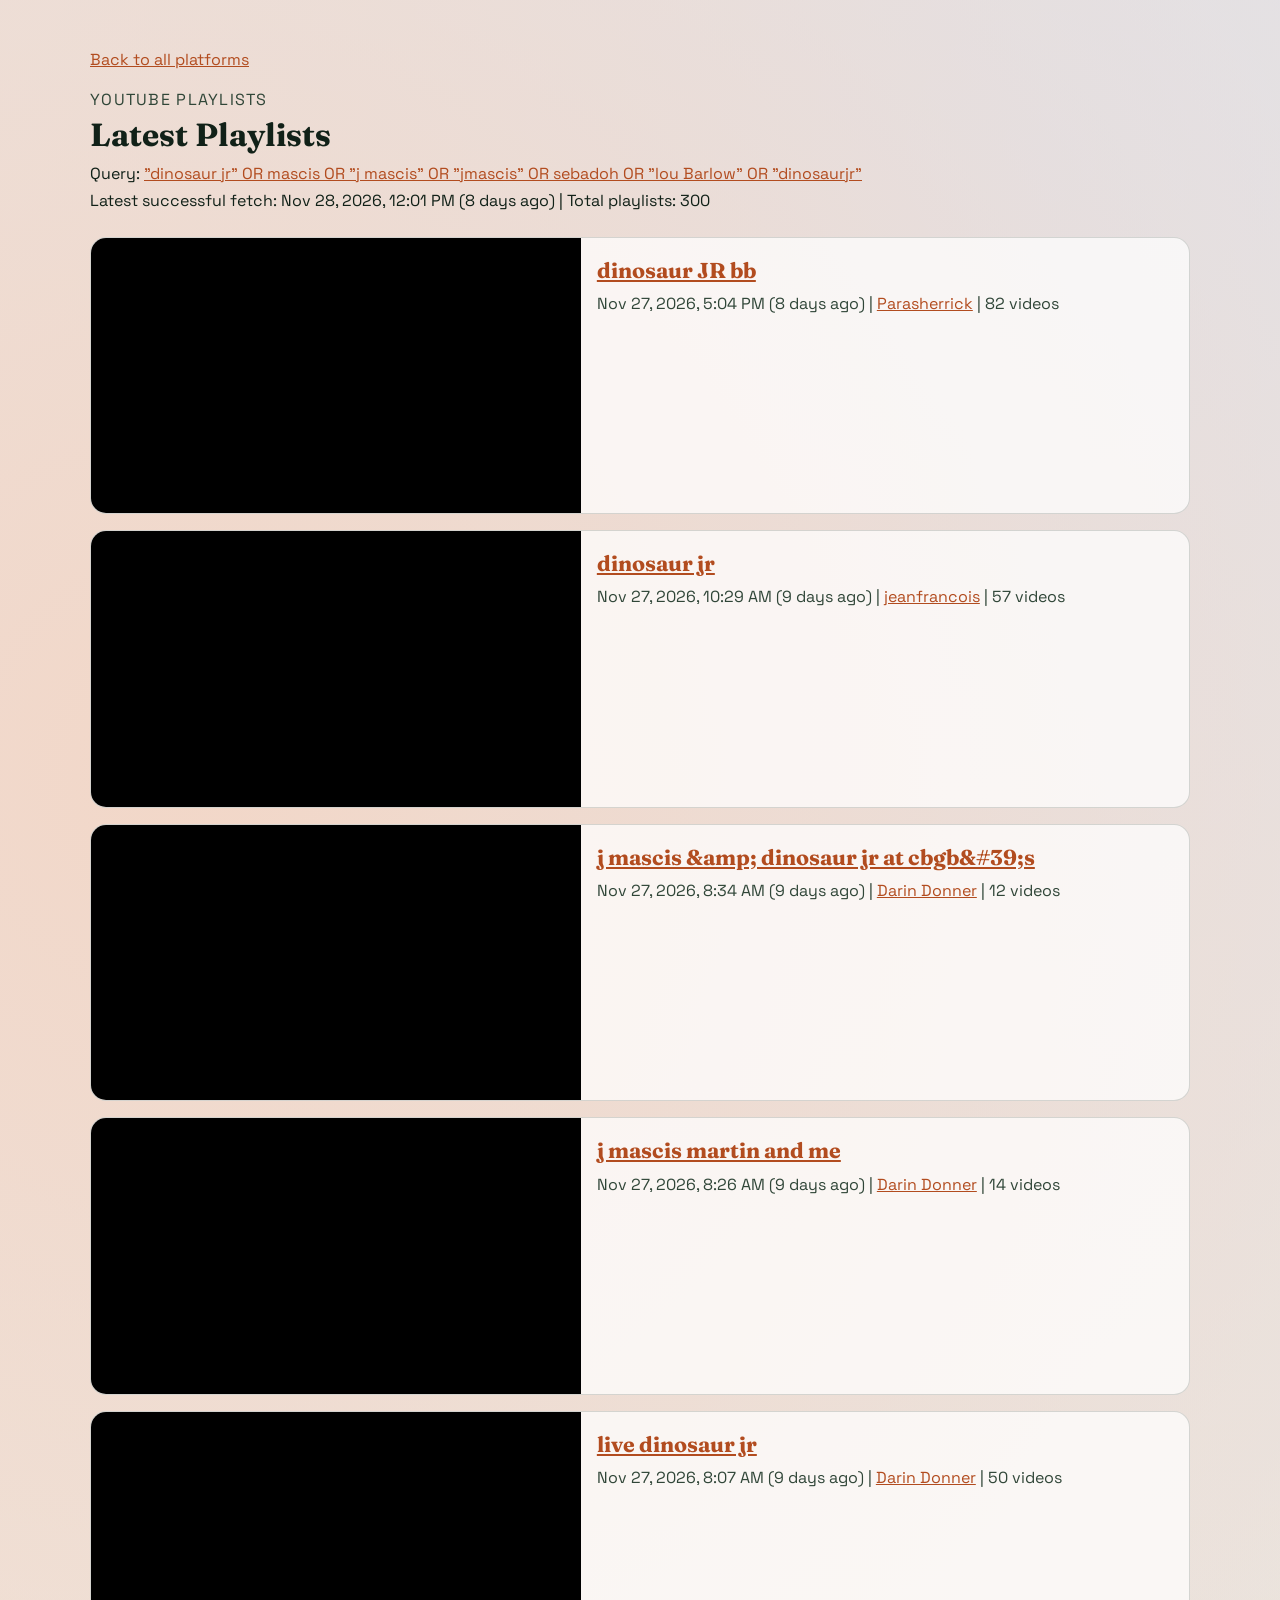
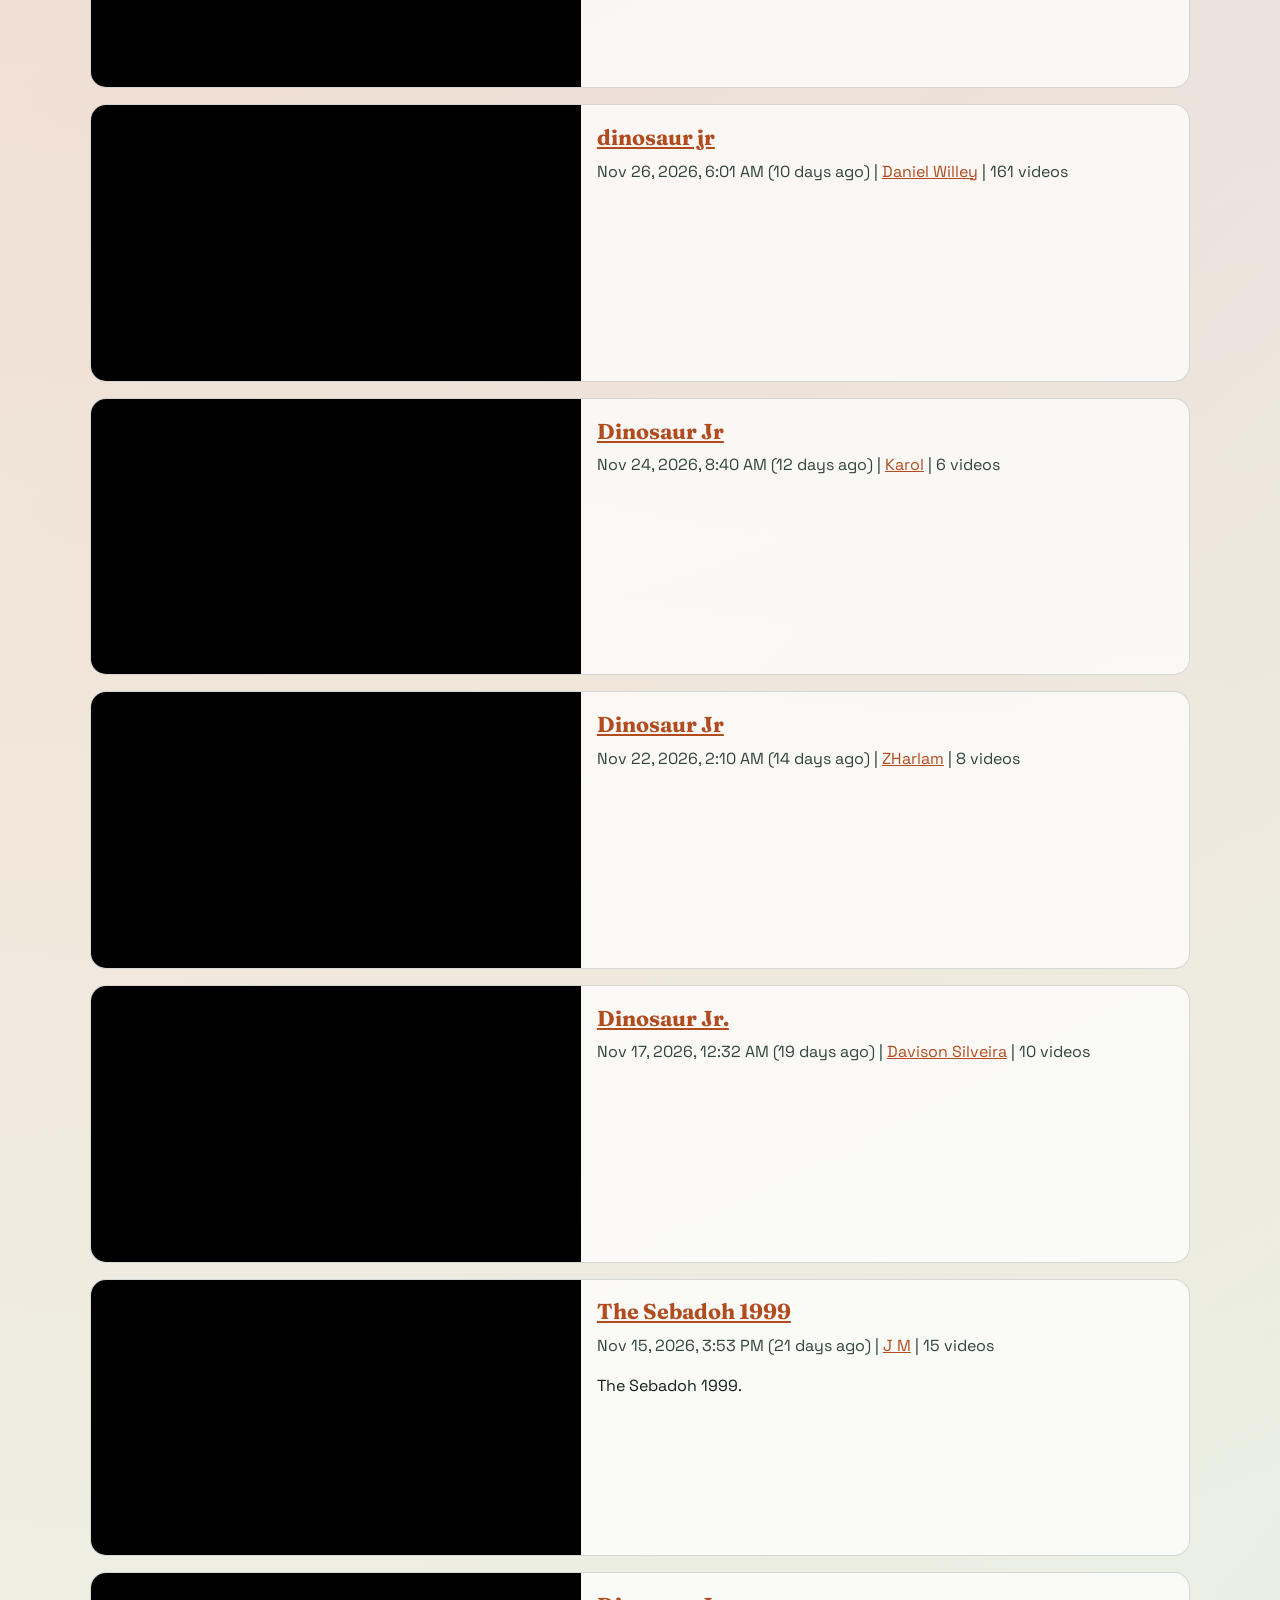
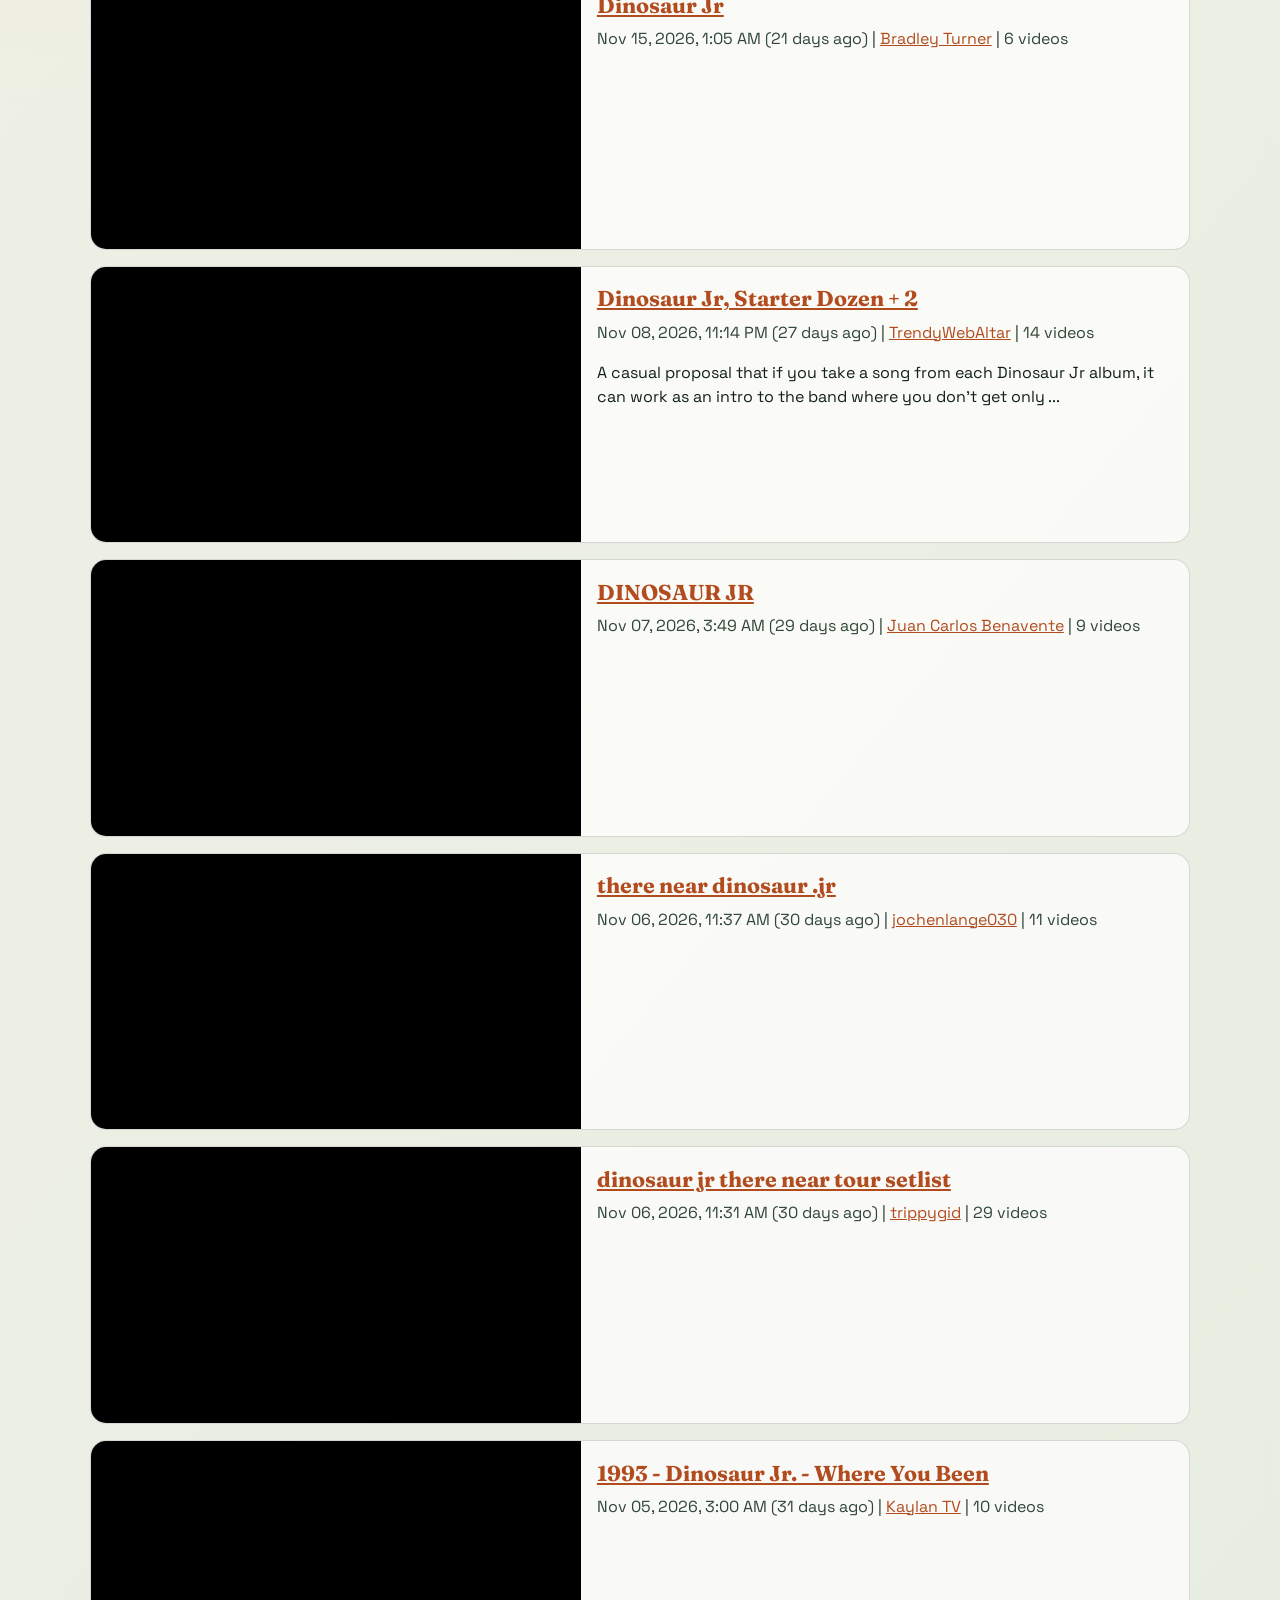
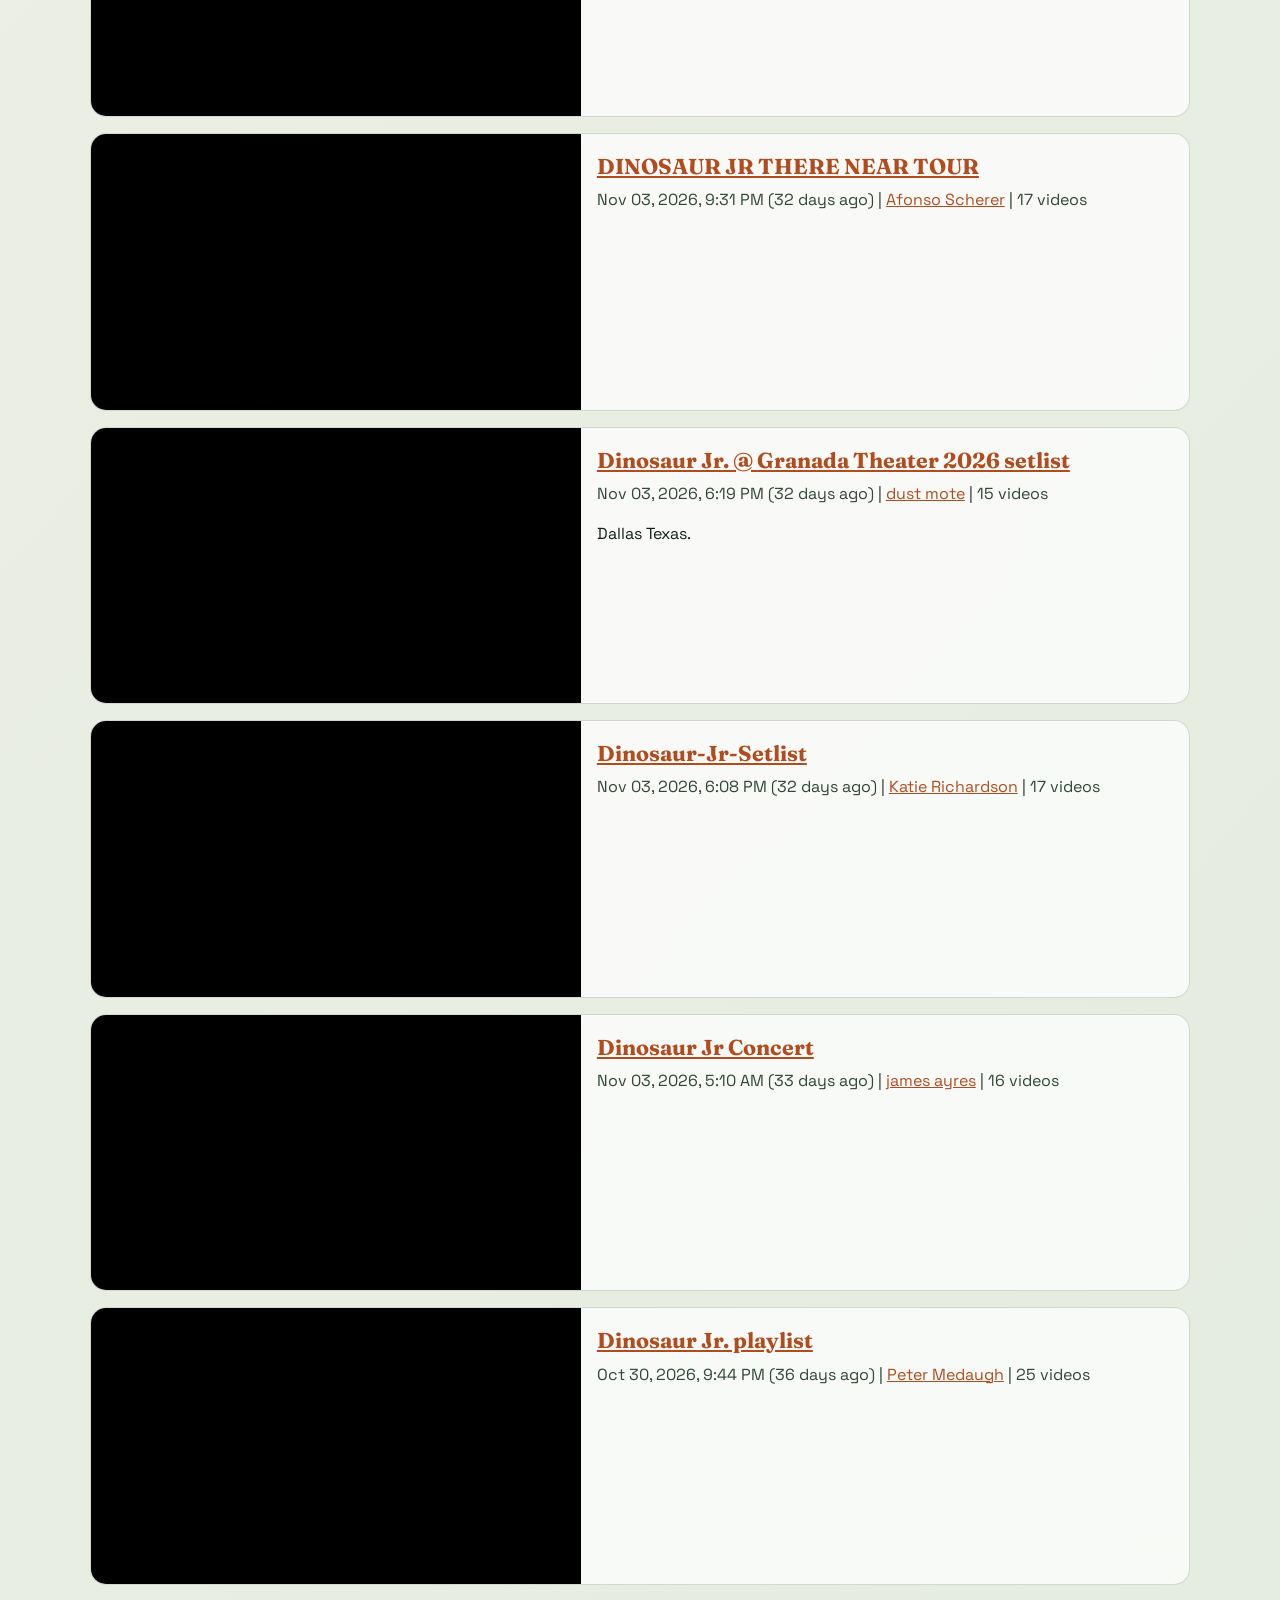
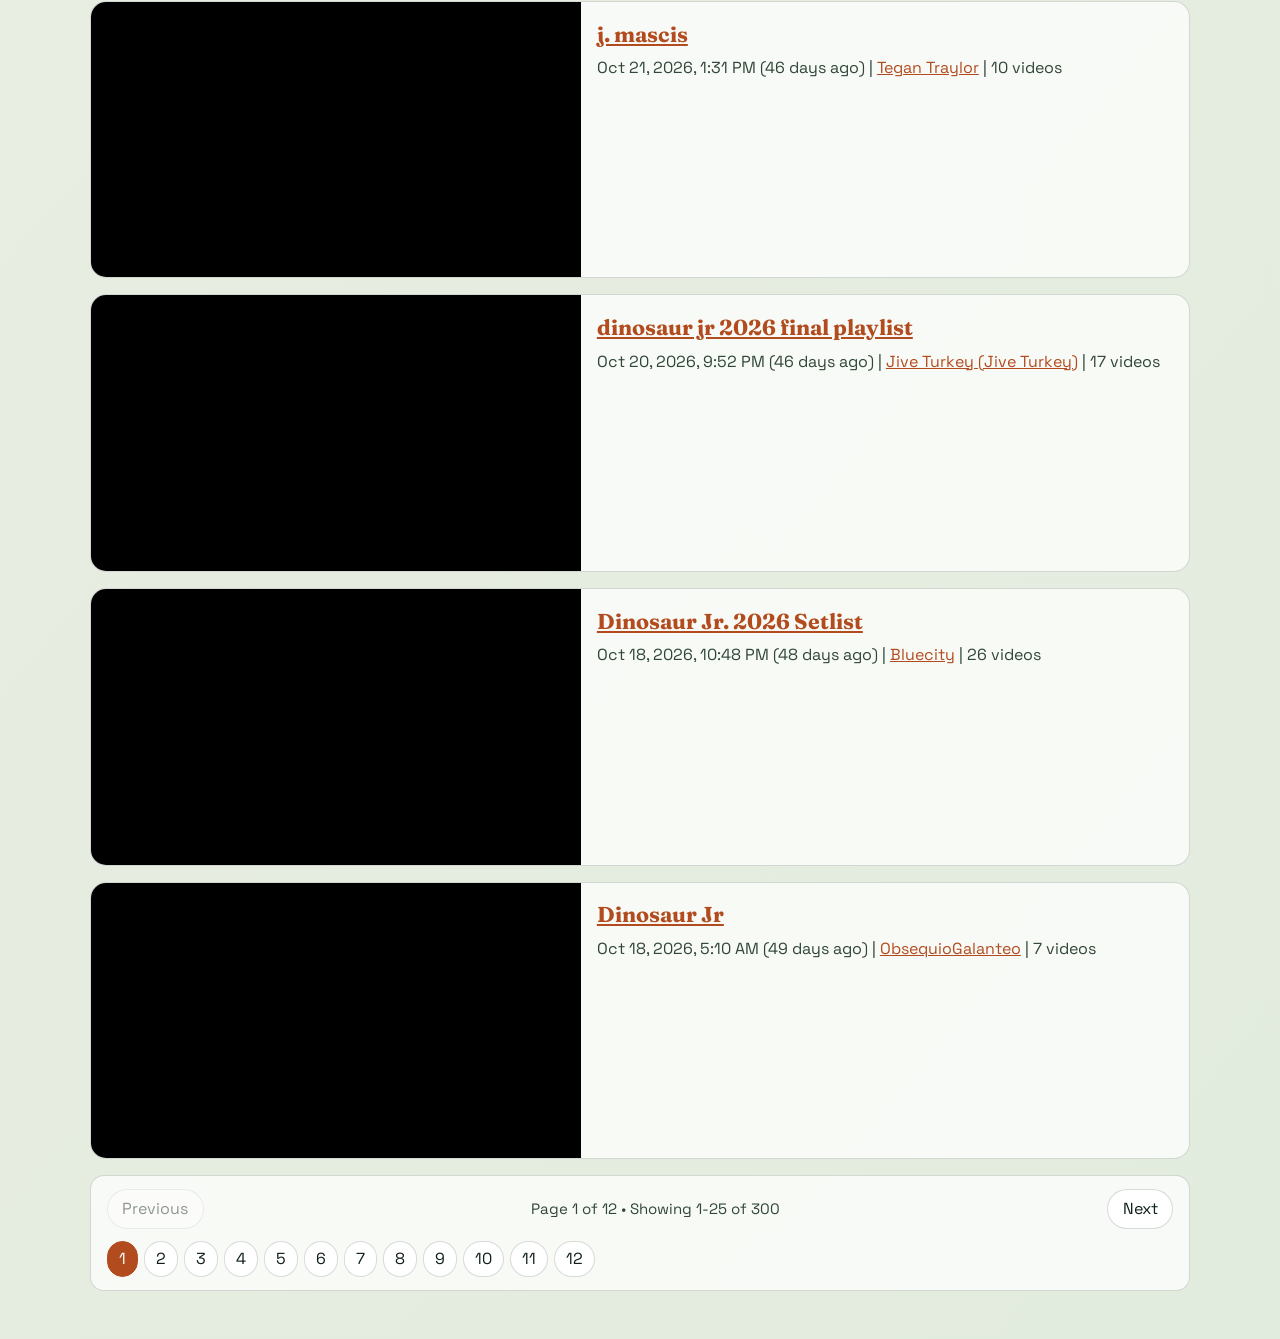
==== commit 92d0f16e: "chore: refresh YouTube results and playlists" ====
--- a/docs/playlists.html
+++ b/docs/playlists.html
@@ -16,7 +16,7 @@
       <p class="eyebrow">YouTube Playlists</p>
       <h1>Latest Playlists</h1>
             <p class="lede">Query: <a href="https://www.youtube.com/results?search_query=%22dinosaur+jr%22+OR+mascis+OR+%22j+mascis%22+OR+%22jmascis%22+OR+sebadoh+OR+%22lou+Barlow%22+OR+%22dinosaurjr%22" target="_blank" rel="noopener noreferrer">&quot;dinosaur jr&quot; OR mascis OR &quot;j mascis&quot; OR &quot;jmascis&quot; OR sebadoh OR &quot;lou Barlow&quot; OR &quot;dinosaurjr&quot;</a></p>
-            <p class="meta">Latest successful fetch: <span class="js-time" data-time-iso="2026-11-28T00:03:11Z">2026-11-28 00:03 UTC</span> | Total playlists: 300</p>
+            <p class="meta">Latest successful fetch: <span class="js-time" data-time-iso="2026-11-28T12:01:34Z">2026-11-28 12:01 UTC</span> | Total playlists: 300</p>
     </header>
 
         <section class="video-grid" data-page-size="25">
@@ -35,7 +35,7 @@
 
   <div class="video-content">
     <h2><a href="https://www.youtube.com/playlist?list=PLYAqQVklE1OY" target="_blank" rel="noopener noreferrer">dinosaur JR bb</a></h2>
-                <p class="video-meta"><span class="js-time" data-time-iso="2026-11-27T17:04:22Z">2026-11-27 17:04 UTC</span> | <a href="https://www.youtube.com/channel/UCFkMTP8m6LoWhJtdqQJ5PoA" target="_blank" rel="noopener noreferrer">Parasherrick</a> | 66 videos</p>
+                <p class="video-meta"><span class="js-time" data-time-iso="2026-11-27T17:04:22Z">2026-11-27 17:04 UTC</span> | <a href="https://www.youtube.com/channel/UCFkMTP8m6LoWhJtdqQJ5PoA" target="_blank" rel="noopener noreferrer">Parasherrick</a> | 82 videos</p>
     <p></p>
   </div>
 </article>
@@ -764,26 +764,6 @@
 <article class="video-card">
   <div class="embed-wrap">
     <iframe
-      src="https://www.youtube.com/embed/videoseries?list=PLDk4iaAAs3L8"
-      title="Setlist: Dinosaur Jr. July 25, 2025"
-      loading="lazy"
-      allow="accelerometer; autoplay; clipboard-write; encrypted-media; gyroscope; picture-in-picture; web-share"
-      referrerpolicy="strict-origin-when-cross-origin"
-      allowfullscreen>
-    </iframe>
-  </div>
-
-  <div class="video-content">
-    <h2><a href="https://www.youtube.com/playlist?list=PLDk4iaAAs3L8" target="_blank" rel="noopener noreferrer">Setlist: Dinosaur Jr. July 25, 2025</a></h2>
-                <p class="video-meta"><span class="js-time" data-time-iso="2026-09-07T21:18:39Z">2026-09-07 21:18 UTC</span> | <a href="https://www.youtube.com/channel/UCDVZOxX7jy53Rv4xg7vQWBw" target="_blank" rel="noopener noreferrer">Tylervision</a> | 17 videos</p>
-    <p>The Andrew J. Brady Music Center.</p>
-  </div>
-</article>
-
-
-<article class="video-card">
-  <div class="embed-wrap">
-    <iframe
       src="https://www.youtube.com/embed/videoseries?list=PLHuKupbTngnw"
       title="Dinosaur Jr. - Bcb723 Listening Mix"
       loading="lazy"
@@ -1144,6 +1124,46 @@
 <article class="video-card">
   <div class="embed-wrap">
     <iframe
+      src="https://www.youtube.com/embed/videoseries?list=PLLpIyh56tjfg"
+      title="Dinosaur Jr. 2026-07-21 Avondale Brewing Company, Birmingham, AL"
+      loading="lazy"
+      allow="accelerometer; autoplay; clipboard-write; encrypted-media; gyroscope; picture-in-picture; web-share"
+      referrerpolicy="strict-origin-when-cross-origin"
+      allowfullscreen>
+    </iframe>
+  </div>
+
+  <div class="video-content">
+    <h2><a href="https://www.youtube.com/playlist?list=PLLpIyh56tjfg" target="_blank" rel="noopener noreferrer">Dinosaur Jr. 2026-07-21 Avondale Brewing Company, Birmingham, AL</a></h2>
+                <p class="video-meta"><span class="js-time" data-time-iso="2026-07-23T18:52:49Z">2026-07-23 18:52 UTC</span> | <a href="https://www.youtube.com/channel/UCT0z4h2F8pVFYQsJjrkvmUA" target="_blank" rel="noopener noreferrer">JMC Live Recording</a> | 16 videos</p>
+    <p>Dinosaur Jr. 2026-07-21 Avondale Brewing Company Birmingham, AL Source: Schoeps MK4(ortf) ~ NBOB ~ BABYNBOX ~ Sony ...</p>
+  </div>
+</article>
+
+
+<article class="video-card">
+  <div class="embed-wrap">
+    <iframe
+      src="https://www.youtube.com/embed/videoseries?list=PLbmY-bSZylb8"
+      title="dinosaur jr"
+      loading="lazy"
+      allow="accelerometer; autoplay; clipboard-write; encrypted-media; gyroscope; picture-in-picture; web-share"
+      referrerpolicy="strict-origin-when-cross-origin"
+      allowfullscreen>
+    </iframe>
+  </div>
+
+  <div class="video-content">
+    <h2><a href="https://www.youtube.com/playlist?list=PLbmY-bSZylb8" target="_blank" rel="noopener noreferrer">dinosaur jr</a></h2>
+                <p class="video-meta"><span class="js-time" data-time-iso="2026-07-17T13:02:33Z">2026-07-17 13:02 UTC</span> | <a href="https://www.youtube.com/channel/UC1ovQEaCd82tjZsqMZL3bCg" target="_blank" rel="noopener noreferrer">Taki76</a> | 117 videos</p>
+    <p></p>
+  </div>
+</article>
+
+
+<article class="video-card">
+  <div class="embed-wrap">
+    <iframe
       src="https://www.youtube.com/embed/videoseries?list=PLF7PLsWqfrEE"
       title="J Mascis"
       loading="lazy"
@@ -1304,6 +1324,26 @@
 <article class="video-card">
   <div class="embed-wrap">
     <iframe
+      src="https://www.youtube.com/embed/videoseries?list=PLdefEaJAc5LU"
+      title="Dinosaur Jr."
+      loading="lazy"
+      allow="accelerometer; autoplay; clipboard-write; encrypted-media; gyroscope; picture-in-picture; web-share"
+      referrerpolicy="strict-origin-when-cross-origin"
+      allowfullscreen>
+    </iframe>
+  </div>
+
+  <div class="video-content">
+    <h2><a href="https://www.youtube.com/playlist?list=PLdefEaJAc5LU" target="_blank" rel="noopener noreferrer">Dinosaur Jr.</a></h2>
+                <p class="video-meta"><span class="js-time" data-time-iso="2026-06-30T19:37:49Z">2026-06-30 19:37 UTC</span> | <a href="https://www.youtube.com/channel/UC_k9sV2EnntaVb_INUCqBAw" target="_blank" rel="noopener noreferrer">Zodas</a> | 13 videos</p>
+    <p></p>
+  </div>
+</article>
+
+
+<article class="video-card">
+  <div class="embed-wrap">
+    <iframe
       src="https://www.youtube.com/embed/videoseries?list=PLQ53MyqbvRzo"
       title="Dinosaur Jr."
       loading="lazy"
@@ -1324,6 +1364,46 @@
 <article class="video-card">
   <div class="embed-wrap">
     <iframe
+      src="https://www.youtube.com/embed/videoseries?list=PLh3_zSjN7gXTMMycs7nIKlw0VU243932m"
+      title="Dinosaur Jr"
+      loading="lazy"
+      allow="accelerometer; autoplay; clipboard-write; encrypted-media; gyroscope; picture-in-picture; web-share"
+      referrerpolicy="strict-origin-when-cross-origin"
+      allowfullscreen>
+    </iframe>
+  </div>
+
+  <div class="video-content">
+    <h2><a href="https://www.youtube.com/playlist?list=PLh3_zSjN7gXTMMycs7nIKlw0VU243932m" target="_blank" rel="noopener noreferrer">Dinosaur Jr</a></h2>
+                <p class="video-meta"><span class="js-time" data-time-iso="2026-06-24T16:26:42Z">2026-06-24 16:26 UTC</span> | <a href="https://www.youtube.com/channel/UCu14iuofwT9qSJYfxEnGI4w" target="_blank" rel="noopener noreferrer">Emma</a> | 130 videos</p>
+    <p></p>
+  </div>
+</article>
+
+
+<article class="video-card">
+  <div class="embed-wrap">
+    <iframe
+      src="https://www.youtube.com/embed/videoseries?list=PLCxx_DIlUa96aPZcilmP5mhsQNWVKYHR3"
+      title="Without a Sound (2019 Remastered) - Dinosaur JR"
+      loading="lazy"
+      allow="accelerometer; autoplay; clipboard-write; encrypted-media; gyroscope; picture-in-picture; web-share"
+      referrerpolicy="strict-origin-when-cross-origin"
+      allowfullscreen>
+    </iframe>
+  </div>
+
+  <div class="video-content">
+    <h2><a href="https://www.youtube.com/playlist?list=PLCxx_DIlUa96aPZcilmP5mhsQNWVKYHR3" target="_blank" rel="noopener noreferrer">Without a Sound (2019 Remastered) - Dinosaur JR</a></h2>
+                <p class="video-meta"><span class="js-time" data-time-iso="2026-06-22T18:58:05Z">2026-06-22 18:58 UTC</span> | <a href="https://www.youtube.com/channel/UCSnM6TlF2RRB8E6GDTPzC1g" target="_blank" rel="noopener noreferrer">thenoisy paw</a> | 29 videos</p>
+    <p></p>
+  </div>
+</article>
+
+
+<article class="video-card">
+  <div class="embed-wrap">
+    <iframe
       src="https://www.youtube.com/embed/videoseries?list=PLTrucGuquyVIrlO2_WECgV73c0lYQhJsV"
       title="Dinosaur Jr."
       loading="lazy"
@@ -1344,6 +1424,26 @@
 <article class="video-card">
   <div class="embed-wrap">
     <iframe
+      src="https://www.youtube.com/embed/videoseries?list=PLDCQEf3HlAQs"
+      title="Dinosaur Jr. Halloween"
+      loading="lazy"
+      allow="accelerometer; autoplay; clipboard-write; encrypted-media; gyroscope; picture-in-picture; web-share"
+      referrerpolicy="strict-origin-when-cross-origin"
+      allowfullscreen>
+    </iframe>
+  </div>
+
+  <div class="video-content">
+    <h2><a href="https://www.youtube.com/playlist?list=PLDCQEf3HlAQs" target="_blank" rel="noopener noreferrer">Dinosaur Jr. Halloween</a></h2>
+                <p class="video-meta"><span class="js-time" data-time-iso="2026-06-15T19:49:25Z">2026-06-15 19:49 UTC</span> | <a href="https://www.youtube.com/channel/UCjAc9t-4kXKe5_L2X-C-xGg" target="_blank" rel="noopener noreferrer">GarbageSphinx</a> | 7 videos</p>
+    <p></p>
+  </div>
+</article>
+
+
+<article class="video-card">
+  <div class="embed-wrap">
+    <iframe
       src="https://www.youtube.com/embed/videoseries?list=PL794EzVAtItGpKmUqx0Q9_FYLMglU-q2T"
       title="my bloody valentine and j mascis live @ glasgow ovo hydro"
       loading="lazy"
@@ -1364,6 +1464,26 @@
 <article class="video-card">
   <div class="embed-wrap">
     <iframe
+      src="https://www.youtube.com/embed/videoseries?list=PL_kaGGR-8mz6K8-1CYmgrVm_B9qVscTUD"
+      title="Dinosaur Jr. live"
+      loading="lazy"
+      allow="accelerometer; autoplay; clipboard-write; encrypted-media; gyroscope; picture-in-picture; web-share"
+      referrerpolicy="strict-origin-when-cross-origin"
+      allowfullscreen>
+    </iframe>
+  </div>
+
+  <div class="video-content">
+    <h2><a href="https://www.youtube.com/playlist?list=PL_kaGGR-8mz6K8-1CYmgrVm_B9qVscTUD" target="_blank" rel="noopener noreferrer">Dinosaur Jr. live</a></h2>
+                <p class="video-meta"><span class="js-time" data-time-iso="2026-06-08T19:51:09Z">2026-06-08 19:51 UTC</span> | <a href="https://www.youtube.com/channel/UCHyWfW6Rm6xBOBHevxzCgRQ" target="_blank" rel="noopener noreferrer">Frankenberry</a> | 18 videos</p>
+    <p></p>
+  </div>
+</article>
+
+
+<article class="video-card">
+  <div class="embed-wrap">
+    <iframe
       src="https://www.youtube.com/embed/videoseries?list=PLEOMOHKhhJabzyWCN9tr9ZFZF9OknCNpw"
       title="Dinosaur Jr The Best Of"
       loading="lazy"
@@ -1384,6 +1504,26 @@
 <article class="video-card">
   <div class="embed-wrap">
     <iframe
+      src="https://www.youtube.com/embed/videoseries?list=PLIQ5ejNDv0SHtx_0aatrBMFGwBSGs1-_z"
+      title="Dinosaur Jr. - Where You Been (Complete Edition)"
+      loading="lazy"
+      allow="accelerometer; autoplay; clipboard-write; encrypted-media; gyroscope; picture-in-picture; web-share"
+      referrerpolicy="strict-origin-when-cross-origin"
+      allowfullscreen>
+    </iframe>
+  </div>
+
+  <div class="video-content">
+    <h2><a href="https://www.youtube.com/playlist?list=PLIQ5ejNDv0SHtx_0aatrBMFGwBSGs1-_z" target="_blank" rel="noopener noreferrer">Dinosaur Jr. - Where You Been (Complete Edition)</a></h2>
+                <p class="video-meta"><span class="js-time" data-time-iso="2026-06-03T23:54:20Z">2026-06-03 23:54 UTC</span> | <a href="https://www.youtube.com/channel/UCA_f5vzb_GVe_BwNEY9bOZg" target="_blank" rel="noopener noreferrer">Nicolás Soto</a> | 16 videos</p>
+    <p>Where You Been es el quinto álbum de estudio de Dinosaur Jr. Lanzado el 9 de febrero de 1993 este álbum marcó el momento ...</p>
+  </div>
+</article>
+
+
+<article class="video-card">
+  <div class="embed-wrap">
+    <iframe
       src="https://www.youtube.com/embed/videoseries?list=PLDCjSqcE-gIRhWkalTkgy6E8qKEktrzdz"
       title="Dinosaur Jr. - 2011-06-26: Variety Playhouse, Athens, GA, USA (Full Album)"
       loading="lazy"
@@ -1464,6 +1604,86 @@
 <article class="video-card">
   <div class="embed-wrap">
     <iframe
+      src="https://www.youtube.com/embed/videoseries?list=PLSchFX0lX2aRarOolpmxYwVPzrC-oW-t1"
+      title="Dinosaur Jr.  1987-09-20: Richmond, VA, USA | FULL ALBUM"
+      loading="lazy"
+      allow="accelerometer; autoplay; clipboard-write; encrypted-media; gyroscope; picture-in-picture; web-share"
+      referrerpolicy="strict-origin-when-cross-origin"
+      allowfullscreen>
+    </iframe>
+  </div>
+
+  <div class="video-content">
+    <h2><a href="https://www.youtube.com/playlist?list=PLSchFX0lX2aRarOolpmxYwVPzrC-oW-t1" target="_blank" rel="noopener noreferrer">Dinosaur Jr.  1987-09-20: Richmond, VA, USA | FULL ALBUM</a></h2>
+                <p class="video-meta"><span class="js-time" data-time-iso="2026-06-01T20:20:13Z">2026-06-01 20:20 UTC</span> | <a href="https://www.youtube.com/channel/UCS0vHfBJbo076uGCsRm4ESA" target="_blank" rel="noopener noreferrer">Jerlene Hearnsberger</a> | 50 videos</p>
+    <p></p>
+  </div>
+</article>
+
+
+<article class="video-card">
+  <div class="embed-wrap">
+    <iframe
+      src="https://www.youtube.com/embed/videoseries?list=PLSAFhfaQScxPKvs28gpuImknOICQp2kxU"
+      title="Dinosaur Jr. - 2011-06-26: Variety Playhouse, Athens, GA, USA (Full Album)"
+      loading="lazy"
+      allow="accelerometer; autoplay; clipboard-write; encrypted-media; gyroscope; picture-in-picture; web-share"
+      referrerpolicy="strict-origin-when-cross-origin"
+      allowfullscreen>
+    </iframe>
+  </div>
+
+  <div class="video-content">
+    <h2><a href="https://www.youtube.com/playlist?list=PLSAFhfaQScxPKvs28gpuImknOICQp2kxU" target="_blank" rel="noopener noreferrer">Dinosaur Jr. - 2011-06-26: Variety Playhouse, Athens, GA, USA (Full Album)</a></h2>
+                <p class="video-meta"><span class="js-time" data-time-iso="2026-06-01T15:15:19Z">2026-06-01 15:15 UTC</span> | <a href="https://www.youtube.com/channel/UCOmEjVp7-8EeqLNorfhQqEg" target="_blank" rel="noopener noreferrer">Rick Soloveichik</a> | 50 videos</p>
+    <p></p>
+  </div>
+</article>
+
+
+<article class="video-card">
+  <div class="embed-wrap">
+    <iframe
+      src="https://www.youtube.com/embed/videoseries?list=PL-UfIOU7hzBxMNb3iL4uteXM__yNOfm3b"
+      title="Dinosaur Jr.  2011-06-26: Variety Playhouse, Athens, GA, USA | FULL ALBUM"
+      loading="lazy"
+      allow="accelerometer; autoplay; clipboard-write; encrypted-media; gyroscope; picture-in-picture; web-share"
+      referrerpolicy="strict-origin-when-cross-origin"
+      allowfullscreen>
+    </iframe>
+  </div>
+
+  <div class="video-content">
+    <h2><a href="https://www.youtube.com/playlist?list=PL-UfIOU7hzBxMNb3iL4uteXM__yNOfm3b" target="_blank" rel="noopener noreferrer">Dinosaur Jr.  2011-06-26: Variety Playhouse, Athens, GA, USA | FULL ALBUM</a></h2>
+                <p class="video-meta"><span class="js-time" data-time-iso="2026-05-31T15:17:15Z">2026-05-31 15:17 UTC</span> | <a href="https://www.youtube.com/channel/UCRa5uM2sQtVDd6vOYWqTiAQ" target="_blank" rel="noopener noreferrer">Herman Gault</a> | 50 videos</p>
+    <p></p>
+  </div>
+</article>
+
+
+<article class="video-card">
+  <div class="embed-wrap">
+    <iframe
+      src="https://www.youtube.com/embed/videoseries?list=PLkCD0GEaDWdNXAo9epNe8-3MSoXhN9GGj"
+      title="Dinosaur Jr"
+      loading="lazy"
+      allow="accelerometer; autoplay; clipboard-write; encrypted-media; gyroscope; picture-in-picture; web-share"
+      referrerpolicy="strict-origin-when-cross-origin"
+      allowfullscreen>
+    </iframe>
+  </div>
+
+  <div class="video-content">
+    <h2><a href="https://www.youtube.com/playlist?list=PLkCD0GEaDWdNXAo9epNe8-3MSoXhN9GGj" target="_blank" rel="noopener noreferrer">Dinosaur Jr</a></h2>
+                <p class="video-meta"><span class="js-time" data-time-iso="2026-05-31T03:21:50Z">2026-05-31 03:21 UTC</span> | <a href="https://www.youtube.com/channel/UC5O9gkqmmPmPcGoEwd27qnw" target="_blank" rel="noopener noreferrer">Kenny Goundas</a> | 11 videos</p>
+    <p></p>
+  </div>
+</article>
+
+
+<article class="video-card">
+  <div class="embed-wrap">
+    <iframe
       src="https://www.youtube.com/embed/videoseries?list=PLCGlIvTvNbyOSGZMEfTys-rM1AB2b9LzH"
       title="Dinosaur Jr. - 2011-06-26: Variety Playhouse, Athens, GA, USA (Full Album)"
       loading="lazy"
@@ -1496,6 +1716,26 @@
   <div class="video-content">
     <h2><a href="https://www.youtube.com/playlist?list=PLeASSzHvQYTloZfoKxMFgb6a0nV-jlwFk" target="_blank" rel="noopener noreferrer">Dinosaur Jr</a></h2>
                 <p class="video-meta"><span class="js-time" data-time-iso="2026-05-21T16:21:49Z">2026-05-21 16:21 UTC</span> | <a href="https://www.youtube.com/channel/UCvPtP4rVqYDI8qRRAULAf3g" target="_blank" rel="noopener noreferrer">Jamie Illman</a> | 141 videos</p>
+    <p></p>
+  </div>
+</article>
+
+
+<article class="video-card">
+  <div class="embed-wrap">
+    <iframe
+      src="https://www.youtube.com/embed/videoseries?list=PLB9WvQ6kDo1aFTeasttB2D8DkGiYNMQEU"
+      title="Dinosaur Jr."
+      loading="lazy"
+      allow="accelerometer; autoplay; clipboard-write; encrypted-media; gyroscope; picture-in-picture; web-share"
+      referrerpolicy="strict-origin-when-cross-origin"
+      allowfullscreen>
+    </iframe>
+  </div>
+
+  <div class="video-content">
+    <h2><a href="https://www.youtube.com/playlist?list=PLB9WvQ6kDo1aFTeasttB2D8DkGiYNMQEU" target="_blank" rel="noopener noreferrer">Dinosaur Jr.</a></h2>
+                <p class="video-meta"><span class="js-time" data-time-iso="2026-05-20T19:37:04Z">2026-05-20 19:37 UTC</span> | <a href="https://www.youtube.com/channel/UCLfkWnnaxaVIh87RRzq2sbg" target="_blank" rel="noopener noreferrer">Saturno64</a> | 53 videos</p>
     <p></p>
   </div>
 </article>
@@ -1564,6 +1804,46 @@
 <article class="video-card">
   <div class="embed-wrap">
     <iframe
+      src="https://www.youtube.com/embed/videoseries?list=PLZtx-ByHoRSda3bX7fFe3epNGinhpY-9w"
+      title="Dinosaur jr- without a sound"
+      loading="lazy"
+      allow="accelerometer; autoplay; clipboard-write; encrypted-media; gyroscope; picture-in-picture; web-share"
+      referrerpolicy="strict-origin-when-cross-origin"
+      allowfullscreen>
+    </iframe>
+  </div>
+
+  <div class="video-content">
+    <h2><a href="https://www.youtube.com/playlist?list=PLZtx-ByHoRSda3bX7fFe3epNGinhpY-9w" target="_blank" rel="noopener noreferrer">Dinosaur jr- without a sound</a></h2>
+                <p class="video-meta"><span class="js-time" data-time-iso="2026-05-12T13:31:23Z">2026-05-12 13:31 UTC</span> | <a href="https://www.youtube.com/channel/UCbivojrxJkveZJYF44UkylQ" target="_blank" rel="noopener noreferrer">Middle Migraine.</a> | 29 videos</p>
+    <p></p>
+  </div>
+</article>
+
+
+<article class="video-card">
+  <div class="embed-wrap">
+    <iframe
+      src="https://www.youtube.com/embed/videoseries?list=PLZtx-ByHoRSd79AUkOUie1VH4FktkK--F"
+      title="dinosaur jr- where you been"
+      loading="lazy"
+      allow="accelerometer; autoplay; clipboard-write; encrypted-media; gyroscope; picture-in-picture; web-share"
+      referrerpolicy="strict-origin-when-cross-origin"
+      allowfullscreen>
+    </iframe>
+  </div>
+
+  <div class="video-content">
+    <h2><a href="https://www.youtube.com/playlist?list=PLZtx-ByHoRSd79AUkOUie1VH4FktkK--F" target="_blank" rel="noopener noreferrer">dinosaur jr- where you been</a></h2>
+                <p class="video-meta"><span class="js-time" data-time-iso="2026-05-11T22:24:26Z">2026-05-11 22:24 UTC</span> | <a href="https://www.youtube.com/channel/UCbivojrxJkveZJYF44UkylQ" target="_blank" rel="noopener noreferrer">Middle Migraine.</a> | 30 videos</p>
+    <p></p>
+  </div>
+</article>
+
+
+<article class="video-card">
+  <div class="embed-wrap">
+    <iframe
       src="https://www.youtube.com/embed/videoseries?list=PLJ5U4k-8GxoFlXjrWzgnNFJA5O97fDmgP"
       title="Dinosaur Jr"
       loading="lazy"
@@ -1664,6 +1944,26 @@
 <article class="video-card">
   <div class="embed-wrap">
     <iframe
+      src="https://www.youtube.com/embed/videoseries?list=PLVuC6mfy71mjB3n23MkSPczQKqGz7GIz_"
+      title="Dinosaur Jr"
+      loading="lazy"
+      allow="accelerometer; autoplay; clipboard-write; encrypted-media; gyroscope; picture-in-picture; web-share"
+      referrerpolicy="strict-origin-when-cross-origin"
+      allowfullscreen>
+    </iframe>
+  </div>
+
+  <div class="video-content">
+    <h2><a href="https://www.youtube.com/playlist?list=PLVuC6mfy71mjB3n23MkSPczQKqGz7GIz_" target="_blank" rel="noopener noreferrer">Dinosaur Jr</a></h2>
+                <p class="video-meta"><span class="js-time" data-time-iso="2026-05-09T19:57:27Z">2026-05-09 19:57 UTC</span> | <a href="https://www.youtube.com/channel/UCbfd0sj0D1uylDsGnt3bPoA" target="_blank" rel="noopener noreferrer">GettingOn</a> | 11 videos</p>
+    <p></p>
+  </div>
+</article>
+
+
+<article class="video-card">
+  <div class="embed-wrap">
+    <iframe
       src="https://www.youtube.com/embed/videoseries?list=PLrAXFU6USRBxuNetWZU0Hgdlxp_sGbe3d"
       title="dinosaur jr discography"
       loading="lazy"
@@ -1684,6 +1984,26 @@
 <article class="video-card">
   <div class="embed-wrap">
     <iframe
+      src="https://www.youtube.com/embed/videoseries?list=PLfkmTw8hsv-p3bni3pUE8B5DDias2rp-U"
+      title="dinosaur jr"
+      loading="lazy"
+      allow="accelerometer; autoplay; clipboard-write; encrypted-media; gyroscope; picture-in-picture; web-share"
+      referrerpolicy="strict-origin-when-cross-origin"
+      allowfullscreen>
+    </iframe>
+  </div>
+
+  <div class="video-content">
+    <h2><a href="https://www.youtube.com/playlist?list=PLfkmTw8hsv-p3bni3pUE8B5DDias2rp-U" target="_blank" rel="noopener noreferrer">dinosaur jr</a></h2>
+                <p class="video-meta"><span class="js-time" data-time-iso="2026-04-28T22:52:08Z">2026-04-28 22:52 UTC</span> | <a href="https://www.youtube.com/channel/UCMrtZuUUJ500Z71VYt2-9Ng" target="_blank" rel="noopener noreferrer">woolybugger</a> | 20 videos</p>
+    <p></p>
+  </div>
+</article>
+
+
+<article class="video-card">
+  <div class="embed-wrap">
+    <iframe
       src="https://www.youtube.com/embed/videoseries?list=PLoLY7xvIHs_XS68E5TDepjASTVR3DERip"
       title="Dinosaur jr"
       loading="lazy"
@@ -1724,6 +2044,26 @@
 <article class="video-card">
   <div class="embed-wrap">
     <iframe
+      src="https://www.youtube.com/embed/videoseries?list=PLDcIF2Cf9mEI-u3bXhrQ--JaCSw-eYgMk"
+      title="Dinosaur Jr. covering other artists"
+      loading="lazy"
+      allow="accelerometer; autoplay; clipboard-write; encrypted-media; gyroscope; picture-in-picture; web-share"
+      referrerpolicy="strict-origin-when-cross-origin"
+      allowfullscreen>
+    </iframe>
+  </div>
+
+  <div class="video-content">
+    <h2><a href="https://www.youtube.com/playlist?list=PLDcIF2Cf9mEI-u3bXhrQ--JaCSw-eYgMk" target="_blank" rel="noopener noreferrer">Dinosaur Jr. covering other artists</a></h2>
+                <p class="video-meta"><span class="js-time" data-time-iso="2026-04-17T04:42:28Z">2026-04-17 04:42 UTC</span> | <a href="https://www.youtube.com/channel/UC-un81Vs5D5XD_PI1tJHdlw" target="_blank" rel="noopener noreferrer">RaysExhausted </a> | 12 videos</p>
+    <p></p>
+  </div>
+</article>
+
+
+<article class="video-card">
+  <div class="embed-wrap">
+    <iframe
       src="https://www.youtube.com/embed/videoseries?list=PLJ5j9pR3MaL3HtNVKJLDQP2IKUyWM9WAi"
       title="DINOSAUR JR"
       loading="lazy"
@@ -1744,6 +2084,26 @@
 <article class="video-card">
   <div class="embed-wrap">
     <iframe
+      src="https://www.youtube.com/embed/videoseries?list=PL7jkHFYzmrxJUtw639aqgNsLY40FScAip"
+      title="...Dinosaur Jr."
+      loading="lazy"
+      allow="accelerometer; autoplay; clipboard-write; encrypted-media; gyroscope; picture-in-picture; web-share"
+      referrerpolicy="strict-origin-when-cross-origin"
+      allowfullscreen>
+    </iframe>
+  </div>
+
+  <div class="video-content">
+    <h2><a href="https://www.youtube.com/playlist?list=PL7jkHFYzmrxJUtw639aqgNsLY40FScAip" target="_blank" rel="noopener noreferrer">...Dinosaur Jr.</a></h2>
+                <p class="video-meta"><span class="js-time" data-time-iso="2026-04-06T23:12:44Z">2026-04-06 23:12 UTC</span> | <a href="https://www.youtube.com/channel/UC3LSxvdbyecLLL63TeQR6Xw" target="_blank" rel="noopener noreferrer">yuvalcauly</a> | 28 videos</p>
+    <p></p>
+  </div>
+</article>
+
+
+<article class="video-card">
+  <div class="embed-wrap">
+    <iframe
       src="https://www.youtube.com/embed/videoseries?list=PLJ4NsV2-ENjLUALo35Leg8pzIPoaEl63Y"
       title="Dinosaur Jr - Best Songs"
       loading="lazy"
@@ -1804,6 +2164,26 @@
 <article class="video-card">
   <div class="embed-wrap">
     <iframe
+      src="https://www.youtube.com/embed/videoseries?list=PLt7HjNY0dXe6xvLSjaf5jGAigWOrox0aH"
+      title="Dinosaur jr"
+      loading="lazy"
+      allow="accelerometer; autoplay; clipboard-write; encrypted-media; gyroscope; picture-in-picture; web-share"
+      referrerpolicy="strict-origin-when-cross-origin"
+      allowfullscreen>
+    </iframe>
+  </div>
+
+  <div class="video-content">
+    <h2><a href="https://www.youtube.com/playlist?list=PLt7HjNY0dXe6xvLSjaf5jGAigWOrox0aH" target="_blank" rel="noopener noreferrer">Dinosaur jr</a></h2>
+                <p class="video-meta"><span class="js-time" data-time-iso="2026-03-30T06:10:46Z">2026-03-30 06:10 UTC</span> | <a href="https://www.youtube.com/channel/UCV4P1hEEloNC8vjoiiRKpZQ" target="_blank" rel="noopener noreferrer">Recko</a> | 36 videos</p>
+    <p>Dinosaur jr songs I like.</p>
+  </div>
+</article>
+
+
+<article class="video-card">
+  <div class="embed-wrap">
+    <iframe
       src="https://www.youtube.com/embed/videoseries?list=PLoJnvEqFlAm_HsZjqg6v8Aj5c9LdIpciI"
       title="Setlist DINOSAUR Jr.  live Urbino agoust 5 2005"
       loading="lazy"
@@ -2017,1006 +2397,6 @@
     <h2><a href="https://www.youtube.com/playlist?list=PLJKsu4lL_CVe6h_W4RIAlxUWTu3l-yb7a" target="_blank" rel="noopener noreferrer">2026.3.1 いろいろあるねXXX Dinosaur Jr. vs Sonic Youth</a></h2>
                 <p class="video-meta"><span class="js-time" data-time-iso="2026-02-28T10:45:31Z">2026-02-28 10:45 UTC</span> | <a href="https://www.youtube.com/channel/UCHmSwpF0KUflgUdqjigu_wg" target="_blank" rel="noopener noreferrer">h.katoh1975の音楽処方箋  - Music Prescription -</a> | 14 videos</p>
     <p></p>
-  </div>
-</article>
-
-
-<article class="video-card">
-  <div class="embed-wrap">
-    <iframe
-      src="https://www.youtube.com/embed/videoseries?list=PLVRy-dXCQjufdcKFPOD5WfRmyGf7SsCNS"
-      title="dinosaur jr"
-      loading="lazy"
-      allow="accelerometer; autoplay; clipboard-write; encrypted-media; gyroscope; picture-in-picture; web-share"
-      referrerpolicy="strict-origin-when-cross-origin"
-      allowfullscreen>
-    </iframe>
-  </div>
-
-  <div class="video-content">
-    <h2><a href="https://www.youtube.com/playlist?list=PLVRy-dXCQjufdcKFPOD5WfRmyGf7SsCNS" target="_blank" rel="noopener noreferrer">dinosaur jr</a></h2>
-                <p class="video-meta"><span class="js-time" data-time-iso="2026-02-22T05:55:03Z">2026-02-22 05:55 UTC</span> | <a href="https://www.youtube.com/channel/UCzsCVbT7cIrpKgkMKZFa3Ag" target="_blank" rel="noopener noreferrer">Isaac Halkyard</a> | 18 videos</p>
-    <p></p>
-  </div>
-</article>
-
-
-<article class="video-card">
-  <div class="embed-wrap">
-    <iframe
-      src="https://www.youtube.com/embed/videoseries?list=PLA_YPyssJ7LgG7I695yHdEIdObo0x0Ezc"
-      title="Dinosaur jr"
-      loading="lazy"
-      allow="accelerometer; autoplay; clipboard-write; encrypted-media; gyroscope; picture-in-picture; web-share"
-      referrerpolicy="strict-origin-when-cross-origin"
-      allowfullscreen>
-    </iframe>
-  </div>
-
-  <div class="video-content">
-    <h2><a href="https://www.youtube.com/playlist?list=PLA_YPyssJ7LgG7I695yHdEIdObo0x0Ezc" target="_blank" rel="noopener noreferrer">Dinosaur jr</a></h2>
-                <p class="video-meta"><span class="js-time" data-time-iso="2026-02-16T03:04:53Z">2026-02-16 03:04 UTC</span> | <a href="https://www.youtube.com/channel/UCDdfTTt9RQHFhGYQArCjbBw" target="_blank" rel="noopener noreferrer">VOICE YOUR OPINION</a> | 10 videos</p>
-    <p></p>
-  </div>
-</article>
-
-
-<article class="video-card">
-  <div class="embed-wrap">
-    <iframe
-      src="https://www.youtube.com/embed/videoseries?list=PLoH02_S_YeBmWpp_aj6TsfRStWkHq_4EO"
-      title="DINOSAUR JR"
-      loading="lazy"
-      allow="accelerometer; autoplay; clipboard-write; encrypted-media; gyroscope; picture-in-picture; web-share"
-      referrerpolicy="strict-origin-when-cross-origin"
-      allowfullscreen>
-    </iframe>
-  </div>
-
-  <div class="video-content">
-    <h2><a href="https://www.youtube.com/playlist?list=PLoH02_S_YeBmWpp_aj6TsfRStWkHq_4EO" target="_blank" rel="noopener noreferrer">DINOSAUR JR</a></h2>
-                <p class="video-meta"><span class="js-time" data-time-iso="2026-02-11T19:52:45Z">2026-02-11 19:52 UTC</span> | <a href="https://www.youtube.com/channel/UCt-MlgswTGTKA3EnkWdMrfw" target="_blank" rel="noopener noreferrer">mitsos johnson</a> | 109 videos</p>
-    <p></p>
-  </div>
-</article>
-
-
-<article class="video-card">
-  <div class="embed-wrap">
-    <iframe
-      src="https://www.youtube.com/embed/videoseries?list=PLYgTQSnx-Ly5-3_0TmTFxYjQMgwhaDAgy"
-      title="Dinosaur Jr/ Mascis"
-      loading="lazy"
-      allow="accelerometer; autoplay; clipboard-write; encrypted-media; gyroscope; picture-in-picture; web-share"
-      referrerpolicy="strict-origin-when-cross-origin"
-      allowfullscreen>
-    </iframe>
-  </div>
-
-  <div class="video-content">
-    <h2><a href="https://www.youtube.com/playlist?list=PLYgTQSnx-Ly5-3_0TmTFxYjQMgwhaDAgy" target="_blank" rel="noopener noreferrer">Dinosaur Jr/ Mascis</a></h2>
-                <p class="video-meta"><span class="js-time" data-time-iso="2026-02-07T09:20:25Z">2026-02-07 09:20 UTC</span> | <a href="https://www.youtube.com/channel/UCRWLYuFfMpfcKCxs6-9rFeg" target="_blank" rel="noopener noreferrer">Will Stafford </a> | 47 videos</p>
-    <p></p>
-  </div>
-</article>
-
-
-<article class="video-card">
-  <div class="embed-wrap">
-    <iframe
-      src="https://www.youtube.com/embed/videoseries?list=PLiWiUvLUBXdpnYJ7W5m13O3TEWtcWf4pS"
-      title="Dinosaur Jr.  Emptiness at The Sinclair | FULL ALBUM"
-      loading="lazy"
-      allow="accelerometer; autoplay; clipboard-write; encrypted-media; gyroscope; picture-in-picture; web-share"
-      referrerpolicy="strict-origin-when-cross-origin"
-      allowfullscreen>
-    </iframe>
-  </div>
-
-  <div class="video-content">
-    <h2><a href="https://www.youtube.com/playlist?list=PLiWiUvLUBXdpnYJ7W5m13O3TEWtcWf4pS" target="_blank" rel="noopener noreferrer">Dinosaur Jr.  Emptiness at The Sinclair | FULL ALBUM</a></h2>
-                <p class="video-meta"><span class="js-time" data-time-iso="2026-01-29T17:33:11Z">2026-01-29 17:33 UTC</span> | <a href="https://www.youtube.com/channel/UC_rjx5vLRNZ6n-ESDDIAY0g" target="_blank" rel="noopener noreferrer">Tyrone Zachter</a> | 26 videos</p>
-    <p></p>
-  </div>
-</article>
-
-
-<article class="video-card">
-  <div class="embed-wrap">
-    <iframe
-      src="https://www.youtube.com/embed/videoseries?list=PLDErGz4BqWYdz_vX_TLLb5erRDK1S7aNU"
-      title="dinosaur jr"
-      loading="lazy"
-      allow="accelerometer; autoplay; clipboard-write; encrypted-media; gyroscope; picture-in-picture; web-share"
-      referrerpolicy="strict-origin-when-cross-origin"
-      allowfullscreen>
-    </iframe>
-  </div>
-
-  <div class="video-content">
-    <h2><a href="https://www.youtube.com/playlist?list=PLDErGz4BqWYdz_vX_TLLb5erRDK1S7aNU" target="_blank" rel="noopener noreferrer">dinosaur jr</a></h2>
-                <p class="video-meta"><span class="js-time" data-time-iso="2026-01-27T09:47:08Z">2026-01-27 09:47 UTC</span> | <a href="https://www.youtube.com/channel/UCneE6t_EYIOgON1rMdtpwJQ" target="_blank" rel="noopener noreferrer">truce</a> | 27 videos</p>
-    <p></p>
-  </div>
-</article>
-
-
-<article class="video-card">
-  <div class="embed-wrap">
-    <iframe
-      src="https://www.youtube.com/embed/videoseries?list=PLc067dhM1ts4m_KzldFw-vQGocxLXy-48"
-      title="Ear Bleeding Country: The Best of Dinosaur Jr."
-      loading="lazy"
-      allow="accelerometer; autoplay; clipboard-write; encrypted-media; gyroscope; picture-in-picture; web-share"
-      referrerpolicy="strict-origin-when-cross-origin"
-      allowfullscreen>
-    </iframe>
-  </div>
-
-  <div class="video-content">
-    <h2><a href="https://www.youtube.com/playlist?list=PLc067dhM1ts4m_KzldFw-vQGocxLXy-48" target="_blank" rel="noopener noreferrer">Ear Bleeding Country: The Best of Dinosaur Jr.</a></h2>
-                <p class="video-meta"><span class="js-time" data-time-iso="2026-01-09T20:11:05Z">2026-01-09 20:11 UTC</span> | <a href="https://www.youtube.com/channel/UCAkY0c7jXds3LHnpDd9POgA" target="_blank" rel="noopener noreferrer">a generic white man</a> | 38 videos</p>
-    <p></p>
-  </div>
-</article>
-
-
-<article class="video-card">
-  <div class="embed-wrap">
-    <iframe
-      src="https://www.youtube.com/embed/videoseries?list=PLuy0bmScRXkHNfzfJsPrq1t2JEuTpj5ID"
-      title="Dinosaur Jr."
-      loading="lazy"
-      allow="accelerometer; autoplay; clipboard-write; encrypted-media; gyroscope; picture-in-picture; web-share"
-      referrerpolicy="strict-origin-when-cross-origin"
-      allowfullscreen>
-    </iframe>
-  </div>
-
-  <div class="video-content">
-    <h2><a href="https://www.youtube.com/playlist?list=PLuy0bmScRXkHNfzfJsPrq1t2JEuTpj5ID" target="_blank" rel="noopener noreferrer">Dinosaur Jr.</a></h2>
-                <p class="video-meta"><span class="js-time" data-time-iso="2026-01-08T00:33:41Z">2026-01-08 00:33 UTC</span> | <a href="https://www.youtube.com/channel/UCKuvTMT9OrCx7m5YJcFTqaw" target="_blank" rel="noopener noreferrer">Bridgett De Leon</a> | 53 videos</p>
-    <p></p>
-  </div>
-</article>
-
-
-<article class="video-card">
-  <div class="embed-wrap">
-    <iframe
-      src="https://www.youtube.com/embed/videoseries?list=PLM0jPcYB2ju9aaLt0mmoaetyg1gvxB4if"
-      title="Dinosaur Jr. compi"
-      loading="lazy"
-      allow="accelerometer; autoplay; clipboard-write; encrypted-media; gyroscope; picture-in-picture; web-share"
-      referrerpolicy="strict-origin-when-cross-origin"
-      allowfullscreen>
-    </iframe>
-  </div>
-
-  <div class="video-content">
-    <h2><a href="https://www.youtube.com/playlist?list=PLM0jPcYB2ju9aaLt0mmoaetyg1gvxB4if" target="_blank" rel="noopener noreferrer">Dinosaur Jr. compi</a></h2>
-                <p class="video-meta"><span class="js-time" data-time-iso="2025-12-25T16:13:50Z">2025-12-25 16:13 UTC</span> | <a href="https://www.youtube.com/channel/UCWFxrpkxQDz_5CjxWKSvmAg" target="_blank" rel="noopener noreferrer">Arnaldo Vidal</a> | 24 videos</p>
-    <p></p>
-  </div>
-</article>
-
-
-<article class="video-card">
-  <div class="embed-wrap">
-    <iframe
-      src="https://www.youtube.com/embed/videoseries?list=PLsfyt9L2HqIw7A85oZrv7xJqWI5B_UWf2"
-      title="dinosaur Jr mix"
-      loading="lazy"
-      allow="accelerometer; autoplay; clipboard-write; encrypted-media; gyroscope; picture-in-picture; web-share"
-      referrerpolicy="strict-origin-when-cross-origin"
-      allowfullscreen>
-    </iframe>
-  </div>
-
-  <div class="video-content">
-    <h2><a href="https://www.youtube.com/playlist?list=PLsfyt9L2HqIw7A85oZrv7xJqWI5B_UWf2" target="_blank" rel="noopener noreferrer">dinosaur Jr mix</a></h2>
-                <p class="video-meta"><span class="js-time" data-time-iso="2025-12-18T15:46:55Z">2025-12-18 15:46 UTC</span> | <a href="https://www.youtube.com/channel/UCzMlzYevs7PM9GDxM5e2N5w" target="_blank" rel="noopener noreferrer">Michael </a> | 11 videos</p>
-    <p>my own personal favs.</p>
-  </div>
-</article>
-
-
-<article class="video-card">
-  <div class="embed-wrap">
-    <iframe
-      src="https://www.youtube.com/embed/videoseries?list=PL8QaUotc-A-CiiZNDUGX3WQPmXe6mykOz"
-      title="Dinosaur Jr. - Where You Been (Full album)"
-      loading="lazy"
-      allow="accelerometer; autoplay; clipboard-write; encrypted-media; gyroscope; picture-in-picture; web-share"
-      referrerpolicy="strict-origin-when-cross-origin"
-      allowfullscreen>
-    </iframe>
-  </div>
-
-  <div class="video-content">
-    <h2><a href="https://www.youtube.com/playlist?list=PL8QaUotc-A-CiiZNDUGX3WQPmXe6mykOz" target="_blank" rel="noopener noreferrer">Dinosaur Jr. - Where You Been (Full album)</a></h2>
-                <p class="video-meta"><span class="js-time" data-time-iso="2025-12-12T12:52:25Z">2025-12-12 12:52 UTC</span> | <a href="https://www.youtube.com/channel/UCHK5mgaNDIhwsQJ11Gl51nQ" target="_blank" rel="noopener noreferrer">Alberto gomez salas</a> | 13 videos</p>
-    <p></p>
-  </div>
-</article>
-
-
-<article class="video-card">
-  <div class="embed-wrap">
-    <iframe
-      src="https://www.youtube.com/embed/videoseries?list=PLRYX6_JmGq8B9psodCuReMN5SUbHiXHcJ"
-      title="Dinosaur Jr. \u2013 Without A Sound (1994) [Full Album]"
-      loading="lazy"
-      allow="accelerometer; autoplay; clipboard-write; encrypted-media; gyroscope; picture-in-picture; web-share"
-      referrerpolicy="strict-origin-when-cross-origin"
-      allowfullscreen>
-    </iframe>
-  </div>
-
-  <div class="video-content">
-    <h2><a href="https://www.youtube.com/playlist?list=PLRYX6_JmGq8B9psodCuReMN5SUbHiXHcJ" target="_blank" rel="noopener noreferrer">Dinosaur Jr. – Without A Sound (1994) [Full Album]</a></h2>
-                <p class="video-meta"><span class="js-time" data-time-iso="2025-12-05T01:04:28Z">2025-12-05 01:04 UTC</span> | <a href="https://www.youtube.com/channel/UCQc4uC35HapfNmkJQSMdOAg" target="_blank" rel="noopener noreferrer">Cacique Sealth</a> | 11 videos</p>
-    <p></p>
-  </div>
-</article>
-
-
-<article class="video-card">
-  <div class="embed-wrap">
-    <iframe
-      src="https://www.youtube.com/embed/videoseries?list=PLRYX6_JmGq8DHpJEz_hdBTkuIMmRIlmLT"
-      title="Dinosaur Jr. \u2013 Where You Been (1993) [Full Album]"
-      loading="lazy"
-      allow="accelerometer; autoplay; clipboard-write; encrypted-media; gyroscope; picture-in-picture; web-share"
-      referrerpolicy="strict-origin-when-cross-origin"
-      allowfullscreen>
-    </iframe>
-  </div>
-
-  <div class="video-content">
-    <h2><a href="https://www.youtube.com/playlist?list=PLRYX6_JmGq8DHpJEz_hdBTkuIMmRIlmLT" target="_blank" rel="noopener noreferrer">Dinosaur Jr. – Where You Been (1993) [Full Album]</a></h2>
-                <p class="video-meta"><span class="js-time" data-time-iso="2025-12-05T00:47:32Z">2025-12-05 00:47 UTC</span> | <a href="https://www.youtube.com/channel/UCQc4uC35HapfNmkJQSMdOAg" target="_blank" rel="noopener noreferrer">Cacique Sealth</a> | 12 videos</p>
-    <p></p>
-  </div>
-</article>
-
-
-<article class="video-card">
-  <div class="embed-wrap">
-    <iframe
-      src="https://www.youtube.com/embed/videoseries?list=PLRYX6_JmGq8ArKrkv_dh7Wx3k3R5oQVXL"
-      title="Dinosaur Jr. \u2013 Bug (1988) [Full Album]"
-      loading="lazy"
-      allow="accelerometer; autoplay; clipboard-write; encrypted-media; gyroscope; picture-in-picture; web-share"
-      referrerpolicy="strict-origin-when-cross-origin"
-      allowfullscreen>
-    </iframe>
-  </div>
-
-  <div class="video-content">
-    <h2><a href="https://www.youtube.com/playlist?list=PLRYX6_JmGq8ArKrkv_dh7Wx3k3R5oQVXL" target="_blank" rel="noopener noreferrer">Dinosaur Jr. – Bug (1988) [Full Album]</a></h2>
-                <p class="video-meta"><span class="js-time" data-time-iso="2025-12-04T21:24:10Z">2025-12-04 21:24 UTC</span> | <a href="https://www.youtube.com/channel/UCQc4uC35HapfNmkJQSMdOAg" target="_blank" rel="noopener noreferrer">Cacique Sealth</a> | 10 videos</p>
-    <p></p>
-  </div>
-</article>
-
-
-<article class="video-card">
-  <div class="embed-wrap">
-    <iframe
-      src="https://www.youtube.com/embed/videoseries?list=PLRYX6_JmGq8BEwWf1k7T8xDB4u9i69mUd"
-      title="Dinosaur Jr. \u2013 Dinosaur (1985) [Full Album]"
-      loading="lazy"
-      allow="accelerometer; autoplay; clipboard-write; encrypted-media; gyroscope; picture-in-picture; web-share"
-      referrerpolicy="strict-origin-when-cross-origin"
-      allowfullscreen>
-    </iframe>
-  </div>
-
-  <div class="video-content">
-    <h2><a href="https://www.youtube.com/playlist?list=PLRYX6_JmGq8BEwWf1k7T8xDB4u9i69mUd" target="_blank" rel="noopener noreferrer">Dinosaur Jr. – Dinosaur (1985) [Full Album]</a></h2>
-                <p class="video-meta"><span class="js-time" data-time-iso="2025-12-04T20:50:06Z">2025-12-04 20:50 UTC</span> | <a href="https://www.youtube.com/channel/UCQc4uC35HapfNmkJQSMdOAg" target="_blank" rel="noopener noreferrer">Cacique Sealth</a> | 11 videos</p>
-    <p></p>
-  </div>
-</article>
-
-
-<article class="video-card">
-  <div class="embed-wrap">
-    <iframe
-      src="https://www.youtube.com/embed/videoseries?list=PLb4iyk87_3qIiUgyCk73YMrtYHHXDdVZD"
-      title="DINOSAUR JR."
-      loading="lazy"
-      allow="accelerometer; autoplay; clipboard-write; encrypted-media; gyroscope; picture-in-picture; web-share"
-      referrerpolicy="strict-origin-when-cross-origin"
-      allowfullscreen>
-    </iframe>
-  </div>
-
-  <div class="video-content">
-    <h2><a href="https://www.youtube.com/playlist?list=PLb4iyk87_3qIiUgyCk73YMrtYHHXDdVZD" target="_blank" rel="noopener noreferrer">DINOSAUR JR.</a></h2>
-                <p class="video-meta"><span class="js-time" data-time-iso="2025-11-23T14:23:09Z">2025-11-23 14:23 UTC</span> | <a href="https://www.youtube.com/channel/UCRIjq4Q7Va34J98mTYzBWKg" target="_blank" rel="noopener noreferrer">noro</a> | 12 videos</p>
-    <p>FARM LP.</p>
-  </div>
-</article>
-
-
-<article class="video-card">
-  <div class="embed-wrap">
-    <iframe
-      src="https://www.youtube.com/embed/videoseries?list=PLOes-njVCYcLv7O9qXE3-R0KR5SIcXXfY"
-      title="Dinosaur Jr. - \u201cTiny\u201d (Single)"
-      loading="lazy"
-      allow="accelerometer; autoplay; clipboard-write; encrypted-media; gyroscope; picture-in-picture; web-share"
-      referrerpolicy="strict-origin-when-cross-origin"
-      allowfullscreen>
-    </iframe>
-  </div>
-
-  <div class="video-content">
-    <h2><a href="https://www.youtube.com/playlist?list=PLOes-njVCYcLv7O9qXE3-R0KR5SIcXXfY" target="_blank" rel="noopener noreferrer">Dinosaur Jr. - “Tiny” (Single)</a></h2>
-                <p class="video-meta"><span class="js-time" data-time-iso="2025-11-15T07:31:21Z">2025-11-15 07:31 UTC</span> | <a href="https://www.youtube.com/channel/UCi8PeGRZthP2c1v_fRPaPkQ" target="_blank" rel="noopener noreferrer">Emily Boscarino</a> | 30 videos</p>
-    <p></p>
-  </div>
-</article>
-
-
-<article class="video-card">
-  <div class="embed-wrap">
-    <iframe
-      src="https://www.youtube.com/embed/videoseries?list=PL_F1RDUVTZX2fq6Ny9nDbxVRNuAqrh9lX"
-      title="DINOSAUR JR."
-      loading="lazy"
-      allow="accelerometer; autoplay; clipboard-write; encrypted-media; gyroscope; picture-in-picture; web-share"
-      referrerpolicy="strict-origin-when-cross-origin"
-      allowfullscreen>
-    </iframe>
-  </div>
-
-  <div class="video-content">
-    <h2><a href="https://www.youtube.com/playlist?list=PL_F1RDUVTZX2fq6Ny9nDbxVRNuAqrh9lX" target="_blank" rel="noopener noreferrer">DINOSAUR JR.</a></h2>
-                <p class="video-meta"><span class="js-time" data-time-iso="2025-11-12T19:37:04Z">2025-11-12 19:37 UTC</span> | <a href="https://www.youtube.com/channel/UC8AI_lF8B9Ep81eyajfybbw" target="_blank" rel="noopener noreferrer">EL CHIRINGUITO MUSICAL</a> | 27 videos</p>
-    <p></p>
-  </div>
-</article>
-
-
-<article class="video-card">
-  <div class="embed-wrap">
-    <iframe
-      src="https://www.youtube.com/embed/videoseries?list=PLdgfKxKXqHyd-P09hY3W8cSyCJEk5H0Ua"
-      title="Dinosaur Jr. - Nothin&#39;s Goin On (Single)"
-      loading="lazy"
-      allow="accelerometer; autoplay; clipboard-write; encrypted-media; gyroscope; picture-in-picture; web-share"
-      referrerpolicy="strict-origin-when-cross-origin"
-      allowfullscreen>
-    </iframe>
-  </div>
-
-  <div class="video-content">
-    <h2><a href="https://www.youtube.com/playlist?list=PLdgfKxKXqHyd-P09hY3W8cSyCJEk5H0Ua" target="_blank" rel="noopener noreferrer">Dinosaur Jr. - Nothin&amp;#39;s Goin On (Single)</a></h2>
-                <p class="video-meta"><span class="js-time" data-time-iso="2025-11-09T20:31:58Z">2025-11-09 20:31 UTC</span> | <a href="https://www.youtube.com/channel/UCS3DVsipazSBH4CX2c-Zd1g" target="_blank" rel="noopener noreferrer">Rose Chatlos</a> | 54 videos</p>
-    <p></p>
-  </div>
-</article>
-
-
-<article class="video-card">
-  <div class="embed-wrap">
-    <iframe
-      src="https://www.youtube.com/embed/videoseries?list=PLGeJOJ3JacA_fgDtY45kpAp02adcUrcte"
-      title="Dinosaur Jr."
-      loading="lazy"
-      allow="accelerometer; autoplay; clipboard-write; encrypted-media; gyroscope; picture-in-picture; web-share"
-      referrerpolicy="strict-origin-when-cross-origin"
-      allowfullscreen>
-    </iframe>
-  </div>
-
-  <div class="video-content">
-    <h2><a href="https://www.youtube.com/playlist?list=PLGeJOJ3JacA_fgDtY45kpAp02adcUrcte" target="_blank" rel="noopener noreferrer">Dinosaur Jr.</a></h2>
-                <p class="video-meta"><span class="js-time" data-time-iso="2025-11-09T02:04:04Z">2025-11-09 02:04 UTC</span> | <a href="https://www.youtube.com/channel/UCd8TgVKBrETEtlBC40KYyvQ" target="_blank" rel="noopener noreferrer">Rodrigo Quiros Sequeira</a> | 7 videos</p>
-    <p></p>
-  </div>
-</article>
-
-
-<article class="video-card">
-  <div class="embed-wrap">
-    <iframe
-      src="https://www.youtube.com/embed/videoseries?list=PLoR4e6RPWa-37Ltbuz4AfjooprbLgcfbb"
-      title="Dinosaur Jr. - U.S.A. 1991 (Full Album)"
-      loading="lazy"
-      allow="accelerometer; autoplay; clipboard-write; encrypted-media; gyroscope; picture-in-picture; web-share"
-      referrerpolicy="strict-origin-when-cross-origin"
-      allowfullscreen>
-    </iframe>
-  </div>
-
-  <div class="video-content">
-    <h2><a href="https://www.youtube.com/playlist?list=PLoR4e6RPWa-37Ltbuz4AfjooprbLgcfbb" target="_blank" rel="noopener noreferrer">Dinosaur Jr. - U.S.A. 1991 (Full Album)</a></h2>
-                <p class="video-meta"><span class="js-time" data-time-iso="2025-11-05T22:33:17Z">2025-11-05 22:33 UTC</span> | <a href="https://www.youtube.com/channel/UC5FFFbY9lKjrQSpnWMTkhuw" target="_blank" rel="noopener noreferrer">Gianna Leasor</a> | 56 videos</p>
-    <p></p>
-  </div>
-</article>
-
-
-<article class="video-card">
-  <div class="embed-wrap">
-    <iframe
-      src="https://www.youtube.com/embed/videoseries?list=PLbI6U-j37Llfftg91ZQ3s0XqecSPjZIwv"
-      title="Lou Barlow and his acoustic Sentridoh"
-      loading="lazy"
-      allow="accelerometer; autoplay; clipboard-write; encrypted-media; gyroscope; picture-in-picture; web-share"
-      referrerpolicy="strict-origin-when-cross-origin"
-      allowfullscreen>
-    </iframe>
-  </div>
-
-  <div class="video-content">
-    <h2><a href="https://www.youtube.com/playlist?list=PLbI6U-j37Llfftg91ZQ3s0XqecSPjZIwv" target="_blank" rel="noopener noreferrer">Lou Barlow and his acoustic Sentridoh</a></h2>
-                <p class="video-meta"><span class="js-time" data-time-iso="2025-11-04T03:22:19Z">2025-11-04 03:22 UTC</span> | <a href="https://www.youtube.com/channel/UCcIi4NHBPIDG7B0DtG1_V1w" target="_blank" rel="noopener noreferrer">Bon Spinosa</a> | 38 videos</p>
-    <p></p>
-  </div>
-</article>
-
-
-<article class="video-card">
-  <div class="embed-wrap">
-    <iframe
-      src="https://www.youtube.com/embed/videoseries?list=PLOLfoYCf1X9qo5GwptMM07QG_Z15R77Ov"
-      title="Dinosaur jr videos"
-      loading="lazy"
-      allow="accelerometer; autoplay; clipboard-write; encrypted-media; gyroscope; picture-in-picture; web-share"
-      referrerpolicy="strict-origin-when-cross-origin"
-      allowfullscreen>
-    </iframe>
-  </div>
-
-  <div class="video-content">
-    <h2><a href="https://www.youtube.com/playlist?list=PLOLfoYCf1X9qo5GwptMM07QG_Z15R77Ov" target="_blank" rel="noopener noreferrer">Dinosaur jr videos</a></h2>
-                <p class="video-meta"><span class="js-time" data-time-iso="2025-11-02T12:17:39Z">2025-11-02 12:17 UTC</span> | <a href="https://www.youtube.com/channel/UChTI6EB6HCLyx5dcgxDczoA" target="_blank" rel="noopener noreferrer">cleft turnip</a> | 21 videos</p>
-    <p></p>
-  </div>
-</article>
-
-
-<article class="video-card">
-  <div class="embed-wrap">
-    <iframe
-      src="https://www.youtube.com/embed/videoseries?list=PLspB-HcEyxUBfbpO-SygGiN5v0L59xPqs"
-      title="Dinosaur Jr."
-      loading="lazy"
-      allow="accelerometer; autoplay; clipboard-write; encrypted-media; gyroscope; picture-in-picture; web-share"
-      referrerpolicy="strict-origin-when-cross-origin"
-      allowfullscreen>
-    </iframe>
-  </div>
-
-  <div class="video-content">
-    <h2><a href="https://www.youtube.com/playlist?list=PLspB-HcEyxUBfbpO-SygGiN5v0L59xPqs" target="_blank" rel="noopener noreferrer">Dinosaur Jr.</a></h2>
-                <p class="video-meta"><span class="js-time" data-time-iso="2025-11-01T14:18:02Z">2025-11-01 14:18 UTC</span> | <a href="https://www.youtube.com/channel/UC7BGIpzC7aNtpcnwgk_eJ1w" target="_blank" rel="noopener noreferrer">Marcus Cope</a> | 154 videos</p>
-    <p>Albums.</p>
-  </div>
-</article>
-
-
-<article class="video-card">
-  <div class="embed-wrap">
-    <iframe
-      src="https://www.youtube.com/embed/videoseries?list=PLqA4mB-9pTrxrr2Mp0HJLgd4xKAKfcLZ1"
-      title="seBADoh - Select Songs from the Middle East - 9/21/2025"
-      loading="lazy"
-      allow="accelerometer; autoplay; clipboard-write; encrypted-media; gyroscope; picture-in-picture; web-share"
-      referrerpolicy="strict-origin-when-cross-origin"
-      allowfullscreen>
-    </iframe>
-  </div>
-
-  <div class="video-content">
-    <h2><a href="https://www.youtube.com/playlist?list=PLqA4mB-9pTrxrr2Mp0HJLgd4xKAKfcLZ1" target="_blank" rel="noopener noreferrer">seBADoh - Select Songs from the Middle East - 9/21/2025</a></h2>
-                <p class="video-meta"><span class="js-time" data-time-iso="2025-09-22T19:45:52Z">2025-09-22 19:45 UTC</span> | <a href="https://www.youtube.com/channel/UCNmhSNRhEUp6znICO_2yfqg" target="_blank" rel="noopener noreferrer">Bradley&#x27;s Almanac</a> | 10 videos</p>
-    <p>Select songs from Sebadoh&#x27;s set at the Middle East Downstairs on Sunday, September 21st, 2025.</p>
-  </div>
-</article>
-
-
-<article class="video-card">
-  <div class="embed-wrap">
-    <iframe
-      src="https://www.youtube.com/embed/videoseries?list=PLOjwhGg5zlu5HxtbTCem1Gd-YdSPmFwlb"
-      title="Dinosaur Jr."
-      loading="lazy"
-      allow="accelerometer; autoplay; clipboard-write; encrypted-media; gyroscope; picture-in-picture; web-share"
-      referrerpolicy="strict-origin-when-cross-origin"
-      allowfullscreen>
-    </iframe>
-  </div>
-
-  <div class="video-content">
-    <h2><a href="https://www.youtube.com/playlist?list=PLOjwhGg5zlu5HxtbTCem1Gd-YdSPmFwlb" target="_blank" rel="noopener noreferrer">Dinosaur Jr.</a></h2>
-                <p class="video-meta"><span class="js-time" data-time-iso="2025-09-19T01:00:53Z">2025-09-19 01:00 UTC</span> | <a href="https://www.youtube.com/channel/UCDPh55GRujKxYseTvR1S3Sg" target="_blank" rel="noopener noreferrer">Diego Mélo</a> | 18 videos</p>
-    <p>10/11/2024, São Paulo.</p>
-  </div>
-</article>
-
-
-<article class="video-card">
-  <div class="embed-wrap">
-    <iframe
-      src="https://www.youtube.com/embed/videoseries?list=PLb1X12tklKzBWE7b5waj0KPF8GbRJZ35t"
-      title="Dinosaur Jr."
-      loading="lazy"
-      allow="accelerometer; autoplay; clipboard-write; encrypted-media; gyroscope; picture-in-picture; web-share"
-      referrerpolicy="strict-origin-when-cross-origin"
-      allowfullscreen>
-    </iframe>
-  </div>
-
-  <div class="video-content">
-    <h2><a href="https://www.youtube.com/playlist?list=PLb1X12tklKzBWE7b5waj0KPF8GbRJZ35t" target="_blank" rel="noopener noreferrer">Dinosaur Jr.</a></h2>
-                <p class="video-meta"><span class="js-time" data-time-iso="2025-09-14T09:32:25Z">2025-09-14 09:32 UTC</span> | <a href="https://www.youtube.com/channel/UCS-7OiPq4XSgv0ycH2g7rYg" target="_blank" rel="noopener noreferrer">Alan Byrne</a> | 13 videos</p>
-    <p></p>
-  </div>
-</article>
-
-
-<article class="video-card">
-  <div class="embed-wrap">
-    <iframe
-      src="https://www.youtube.com/embed/videoseries?list=PLqA4mB-9pTryZzN7eZinG6XlYSwbHCN5T"
-      title="Lou Barlow - Select Songs Live in Plainfield VT - 8/15/2025"
-      loading="lazy"
-      allow="accelerometer; autoplay; clipboard-write; encrypted-media; gyroscope; picture-in-picture; web-share"
-      referrerpolicy="strict-origin-when-cross-origin"
-      allowfullscreen>
-    </iframe>
-  </div>
-
-  <div class="video-content">
-    <h2><a href="https://www.youtube.com/playlist?list=PLqA4mB-9pTryZzN7eZinG6XlYSwbHCN5T" target="_blank" rel="noopener noreferrer">Lou Barlow - Select Songs Live in Plainfield VT - 8/15/2025</a></h2>
-                <p class="video-meta"><span class="js-time" data-time-iso="2025-08-25T21:17:32Z">2025-08-25 21:17 UTC</span> | <a href="https://www.youtube.com/channel/UCNmhSNRhEUp6znICO_2yfqg" target="_blank" rel="noopener noreferrer">Bradley&#x27;s Almanac</a> | 12 videos</p>
-    <p>Select songs from Lou Barlow&#x27;s live solo performance at the Plainfield Town Hall Opera House in Plainfield, Vermont on Friday, ...</p>
-  </div>
-</article>
-
-
-<article class="video-card">
-  <div class="embed-wrap">
-    <iframe
-      src="https://www.youtube.com/embed/videoseries?list=PLbfLZr66NUVxyijJFQ7_HecekjRLwp2Ee"
-      title="Lou Barlow - Another Collection of Home Recordings"
-      loading="lazy"
-      allow="accelerometer; autoplay; clipboard-write; encrypted-media; gyroscope; picture-in-picture; web-share"
-      referrerpolicy="strict-origin-when-cross-origin"
-      allowfullscreen>
-    </iframe>
-  </div>
-
-  <div class="video-content">
-    <h2><a href="https://www.youtube.com/playlist?list=PLbfLZr66NUVxyijJFQ7_HecekjRLwp2Ee" target="_blank" rel="noopener noreferrer">Lou Barlow - Another Collection of Home Recordings</a></h2>
-                <p class="video-meta"><span class="js-time" data-time-iso="2025-08-23T05:29:36Z">2025-08-23 05:29 UTC</span> | <a href="https://www.youtube.com/channel/UCeRYWv6LU7ybXhT8qBMeKHg" target="_blank" rel="noopener noreferrer">Mintrecs</a> | 12 videos</p>
-    <p>Lou Barlow - Another Collection of Home Recordings Release date: October 12, 1994 on Mint Records ...</p>
-  </div>
-</article>
-
-
-<article class="video-card">
-  <div class="embed-wrap">
-    <iframe
-      src="https://www.youtube.com/embed/videoseries?list=PLEew98Ye0YVBZiiIpXGbpdsEsO94QIB7r"
-      title="Mix - Sentridoh/Lou Barlow"
-      loading="lazy"
-      allow="accelerometer; autoplay; clipboard-write; encrypted-media; gyroscope; picture-in-picture; web-share"
-      referrerpolicy="strict-origin-when-cross-origin"
-      allowfullscreen>
-    </iframe>
-  </div>
-
-  <div class="video-content">
-    <h2><a href="https://www.youtube.com/playlist?list=PLEew98Ye0YVBZiiIpXGbpdsEsO94QIB7r" target="_blank" rel="noopener noreferrer">Mix - Sentridoh/Lou Barlow</a></h2>
-                <p class="video-meta"><span class="js-time" data-time-iso="2025-08-17T02:53:04Z">2025-08-17 02:53 UTC</span> | <a href="https://www.youtube.com/channel/UC4TmHOvWIb2wzxV0LyFHWfA" target="_blank" rel="noopener noreferrer">benjiirenic</a> | 34 videos</p>
-    <p>Music by Sentridoh/Lou Barlow / Sentridoh/Lou Barlow tracklist: Organ Raise The Bells Cello Pooh Piece Untitled 1 Raise Your ...</p>
-  </div>
-</article>
-
-
-<article class="video-card">
-  <div class="embed-wrap">
-    <iframe
-      src="https://www.youtube.com/embed/videoseries?list=PLgW5vPTXTjZ8YUz5NS0YK_X6ll6tG0EZf"
-      title="sentridoh/lou barlow - free sentridoh, songs from loobiecore (Full Album)"
-      loading="lazy"
-      allow="accelerometer; autoplay; clipboard-write; encrypted-media; gyroscope; picture-in-picture; web-share"
-      referrerpolicy="strict-origin-when-cross-origin"
-      allowfullscreen>
-    </iframe>
-  </div>
-
-  <div class="video-content">
-    <h2><a href="https://www.youtube.com/playlist?list=PLgW5vPTXTjZ8YUz5NS0YK_X6ll6tG0EZf" target="_blank" rel="noopener noreferrer">sentridoh/lou barlow - free sentridoh, songs from loobiecore (Full Album)</a></h2>
-                <p class="video-meta"><span class="js-time" data-time-iso="2025-08-15T21:46:28Z">2025-08-15 21:46 UTC</span> | <a href="https://www.youtube.com/channel/UC2wIDlfkDC2VyrHAUZlUZCQ" target="_blank" rel="noopener noreferrer">ejrosie</a> | 26 videos</p>
-    <p>The full album for free sentridoh, songs from loobiecore / Music by sentridoh/lou barlow playlist sentridoh/lou barlow - free ...</p>
-  </div>
-</article>
-
-
-<article class="video-card">
-  <div class="embed-wrap">
-    <iframe
-      src="https://www.youtube.com/embed/videoseries?list=PLshQKTvHykLyLQj6SxqeUYp7q8O7yHXnV"
-      title="Lou Barlow, Rudi Trouve - Subsonic 6 (Full Album)"
-      loading="lazy"
-      allow="accelerometer; autoplay; clipboard-write; encrypted-media; gyroscope; picture-in-picture; web-share"
-      referrerpolicy="strict-origin-when-cross-origin"
-      allowfullscreen>
-    </iframe>
-  </div>
-
-  <div class="video-content">
-    <h2><a href="https://www.youtube.com/playlist?list=PLshQKTvHykLyLQj6SxqeUYp7q8O7yHXnV" target="_blank" rel="noopener noreferrer">Lou Barlow, Rudi Trouve - Subsonic 6 (Full Album)</a></h2>
-                <p class="video-meta"><span class="js-time" data-time-iso="2025-08-13T00:14:48Z">2025-08-13 00:14 UTC</span> | <a href="https://www.youtube.com/channel/UCzQZxMuinZLugXNvVJUL4Ng" target="_blank" rel="noopener noreferrer">marssze</a> | 21 videos</p>
-    <p>The full album for Subsonic 6 / Music by Lou Barlow, Rudi Trouve playlist Lou Barlow, Rudi Trouve - Subsonic 6 / Lou Barlow, ...</p>
-  </div>
-</article>
-
-
-<article class="video-card">
-  <div class="embed-wrap">
-    <iframe
-      src="https://www.youtube.com/embed/videoseries?list=PLlBW_7NrimxIgvbwDIfxv9t5rvwCdsWsR"
-      title="Lou Barlow - Goodnight Unknown (Full Album)"
-      loading="lazy"
-      allow="accelerometer; autoplay; clipboard-write; encrypted-media; gyroscope; picture-in-picture; web-share"
-      referrerpolicy="strict-origin-when-cross-origin"
-      allowfullscreen>
-    </iframe>
-  </div>
-
-  <div class="video-content">
-    <h2><a href="https://www.youtube.com/playlist?list=PLlBW_7NrimxIgvbwDIfxv9t5rvwCdsWsR" target="_blank" rel="noopener noreferrer">Lou Barlow - Goodnight Unknown (Full Album)</a></h2>
-                <p class="video-meta"><span class="js-time" data-time-iso="2025-08-12T03:01:10Z">2025-08-12 03:01 UTC</span> | <a href="https://www.youtube.com/channel/UCTTubqMuycyEgbUC3s7jweA" target="_blank" rel="noopener noreferrer">angiemac89</a> | 16 videos</p>
-    <p>The full album for Goodnight Unknown / Music by Lou Barlow playlist Lou Barlow - Goodnight Unknown / Lou Barlow Full Album ...</p>
-  </div>
-</article>
-
-
-<article class="video-card">
-  <div class="embed-wrap">
-    <iframe
-      src="https://www.youtube.com/embed/videoseries?list=PL9kbriOwA9uGv1IvYZ1oE9IlicOPuVBzS"
-      title="J Mascis and the Fog - J Mascis and the Fog Live at Maxwell&#39;s 11/18/2004 (Full Album)"
-      loading="lazy"
-      allow="accelerometer; autoplay; clipboard-write; encrypted-media; gyroscope; picture-in-picture; web-share"
-      referrerpolicy="strict-origin-when-cross-origin"
-      allowfullscreen>
-    </iframe>
-  </div>
-
-  <div class="video-content">
-    <h2><a href="https://www.youtube.com/playlist?list=PL9kbriOwA9uGv1IvYZ1oE9IlicOPuVBzS" target="_blank" rel="noopener noreferrer">J Mascis and the Fog - J Mascis and the Fog Live at Maxwell&amp;#39;s 11/18/2004 (Full Album)</a></h2>
-                <p class="video-meta"><span class="js-time" data-time-iso="2025-08-12T01:45:36Z">2025-08-12 01:45 UTC</span> | <a href="https://www.youtube.com/channel/UCB_lQIIrlfEWIq1D7PbvsRQ" target="_blank" rel="noopener noreferrer">mibimai</a> | 13 videos</p>
-    <p>The full album for J Mascis and the Fog Live at Maxwell&#x27;s 11/18/2004 / Music by J Mascis and the Fog playlist J Mascis and the ...</p>
-  </div>
-</article>
-
-
-<article class="video-card">
-  <div class="embed-wrap">
-    <iframe
-      src="https://www.youtube.com/embed/videoseries?list=PLXRe_06w1meJZdk_L7u35BmYfFvTIW_rB"
-      title="Dinosaur Jr. - Chocomel Daze (Full Album)"
-      loading="lazy"
-      allow="accelerometer; autoplay; clipboard-write; encrypted-media; gyroscope; picture-in-picture; web-share"
-      referrerpolicy="strict-origin-when-cross-origin"
-      allowfullscreen>
-    </iframe>
-  </div>
-
-  <div class="video-content">
-    <h2><a href="https://www.youtube.com/playlist?list=PLXRe_06w1meJZdk_L7u35BmYfFvTIW_rB" target="_blank" rel="noopener noreferrer">Dinosaur Jr. - Chocomel Daze (Full Album)</a></h2>
-                <p class="video-meta"><span class="js-time" data-time-iso="2025-08-12T01:30:16Z">2025-08-12 01:30 UTC</span> | <a href="https://www.youtube.com/channel/UCxfP9fbZMXjsPxDey2GdUJA" target="_blank" rel="noopener noreferrer">rsikkens</a> | 12 videos</p>
-    <p>The full album for Chocomel Daze / Music by Dinosaur Jr. playlist Dinosaur Jr. - Chocomel Daze / Dinosaur Jr. Full Album ...</p>
-  </div>
-</article>
-
-
-<article class="video-card">
-  <div class="embed-wrap">
-    <iframe
-      src="https://www.youtube.com/embed/videoseries?list=PL29UEeJwb_L7bGQS8eAfEBiftZ_c3OrPs"
-      title="Sentridoh/Lou Barlow - Lou B&#39;s Wasted Pieces &#39;87-&#39;93 (Full Album)"
-      loading="lazy"
-      allow="accelerometer; autoplay; clipboard-write; encrypted-media; gyroscope; picture-in-picture; web-share"
-      referrerpolicy="strict-origin-when-cross-origin"
-      allowfullscreen>
-    </iframe>
-  </div>
-
-  <div class="video-content">
-    <h2><a href="https://www.youtube.com/playlist?list=PL29UEeJwb_L7bGQS8eAfEBiftZ_c3OrPs" target="_blank" rel="noopener noreferrer">Sentridoh/Lou Barlow - Lou B&amp;#39;s Wasted Pieces &amp;#39;87-&amp;#39;93 (Full Album)</a></h2>
-                <p class="video-meta"><span class="js-time" data-time-iso="2025-08-11T22:43:10Z">2025-08-11 22:43 UTC</span> | <a href="https://www.youtube.com/channel/UCVuDQntd0RbkABmXB8fRpMg" target="_blank" rel="noopener noreferrer">adrielsebastiaan</a> | 34 videos</p>
-    <p>The full album for Lou B&#x27;s Wasted Pieces &#x27;87-&#x27;93 / Music by Sentridoh/Lou Barlow playlist Sentridoh/Lou Barlow - Lou B&#x27;s Wasted ...</p>
-  </div>
-</article>
-
-
-<article class="video-card">
-  <div class="embed-wrap">
-    <iframe
-      src="https://www.youtube.com/embed/videoseries?list=PLwaaFBYXB327EY2ZkDmFgIMKfOiqFf05e"
-      title="Dinosaur Jr."
-      loading="lazy"
-      allow="accelerometer; autoplay; clipboard-write; encrypted-media; gyroscope; picture-in-picture; web-share"
-      referrerpolicy="strict-origin-when-cross-origin"
-      allowfullscreen>
-    </iframe>
-  </div>
-
-  <div class="video-content">
-    <h2><a href="https://www.youtube.com/playlist?list=PLwaaFBYXB327EY2ZkDmFgIMKfOiqFf05e" target="_blank" rel="noopener noreferrer">Dinosaur Jr.</a></h2>
-                <p class="video-meta"><span class="js-time" data-time-iso="2025-08-11T09:43:49Z">2025-08-11 09:43 UTC</span> | <a href="https://www.youtube.com/channel/UCTco7_oqDQw5bfcJICVlSeA" target="_blank" rel="noopener noreferrer">local popular culture in nippon </a> | 11 videos</p>
-    <p></p>
-  </div>
-</article>
-
-
-<article class="video-card">
-  <div class="embed-wrap">
-    <iframe
-      src="https://www.youtube.com/embed/videoseries?list=PLn9ZHQFyNicq9qN5OlU6e6nf5sGUoIFxf"
-      title="Lou Barlow - Songs from Loobiecore 2.5 (Full Album)"
-      loading="lazy"
-      allow="accelerometer; autoplay; clipboard-write; encrypted-media; gyroscope; picture-in-picture; web-share"
-      referrerpolicy="strict-origin-when-cross-origin"
-      allowfullscreen>
-    </iframe>
-  </div>
-
-  <div class="video-content">
-    <h2><a href="https://www.youtube.com/playlist?list=PLn9ZHQFyNicq9qN5OlU6e6nf5sGUoIFxf" target="_blank" rel="noopener noreferrer">Lou Barlow - Songs from Loobiecore 2.5 (Full Album)</a></h2>
-                <p class="video-meta"><span class="js-time" data-time-iso="2025-08-10T23:48:22Z">2025-08-10 23:48 UTC</span> | <a href="https://www.youtube.com/channel/UCbcWr7_cJgAPYfloY9ksA4A" target="_blank" rel="noopener noreferrer">trutje1970</a> | 32 videos</p>
-    <p>The full album for Songs from Loobiecore 2.5 / Music by Lou Barlow playlist Lou Barlow - Songs from Loobiecore 2.5 / Lou Barlow ...</p>
-  </div>
-</article>
-
-
-<article class="video-card">
-  <div class="embed-wrap">
-    <iframe
-      src="https://www.youtube.com/embed/videoseries?list=PL9ElQ_sK6adL2RAdkQvu1i-FQlTiuH0xY"
-      title="J Mascis - J &amp; Friends Sing &amp; Chant For Amma (Full Album)"
-      loading="lazy"
-      allow="accelerometer; autoplay; clipboard-write; encrypted-media; gyroscope; picture-in-picture; web-share"
-      referrerpolicy="strict-origin-when-cross-origin"
-      allowfullscreen>
-    </iframe>
-  </div>
-
-  <div class="video-content">
-    <h2><a href="https://www.youtube.com/playlist?list=PL9ElQ_sK6adL2RAdkQvu1i-FQlTiuH0xY" target="_blank" rel="noopener noreferrer">J Mascis - J &amp;amp; Friends Sing &amp;amp; Chant For Amma (Full Album)</a></h2>
-                <p class="video-meta"><span class="js-time" data-time-iso="2025-08-10T22:47:50Z">2025-08-10 22:47 UTC</span> | <a href="https://www.youtube.com/channel/UCDtT76PsKfHsPpCf_QLCCuw" target="_blank" rel="noopener noreferrer">lmanning07</a> | 7 videos</p>
-    <p>The full album for J &amp; Friends Sing &amp; Chant For Amma / Music by J Mascis playlist J Mascis - J &amp; Friends Sing &amp; Chant For Amma ...</p>
-  </div>
-</article>
-
-
-<article class="video-card">
-  <div class="embed-wrap">
-    <iframe
-      src="https://www.youtube.com/embed/videoseries?list=PLvcyvwXUt5hHqAwaYV70hnGeNfEEJ9NeO"
-      title="Dinosaur Jr. - Live In The Middle East (Full Album)"
-      loading="lazy"
-      allow="accelerometer; autoplay; clipboard-write; encrypted-media; gyroscope; picture-in-picture; web-share"
-      referrerpolicy="strict-origin-when-cross-origin"
-      allowfullscreen>
-    </iframe>
-  </div>
-
-  <div class="video-content">
-    <h2><a href="https://www.youtube.com/playlist?list=PLvcyvwXUt5hHqAwaYV70hnGeNfEEJ9NeO" target="_blank" rel="noopener noreferrer">Dinosaur Jr. - Live In The Middle East (Full Album)</a></h2>
-                <p class="video-meta"><span class="js-time" data-time-iso="2025-08-08T22:44:37Z">2025-08-08 22:44 UTC</span> | <a href="https://www.youtube.com/channel/UCDy2gkR0N1sj2PznMhRy-Dg" target="_blank" rel="noopener noreferrer">MetallicaAngel</a> | 20 videos</p>
-    <p>The full album for Live In The Middle East / Music by Dinosaur Jr. playlist Dinosaur Jr. - Live In The Middle East / Dinosaur Jr. Full ...</p>
-  </div>
-</article>
-
-
-<article class="video-card">
-  <div class="embed-wrap">
-    <iframe
-      src="https://www.youtube.com/embed/videoseries?list=PL7tCPNRlAF2Ysi9UlNapSDGVH5ulYiAEV"
-      title="Dinosaur Jr. - I Bet On Sky (Full Album)"
-      loading="lazy"
-      allow="accelerometer; autoplay; clipboard-write; encrypted-media; gyroscope; picture-in-picture; web-share"
-      referrerpolicy="strict-origin-when-cross-origin"
-      allowfullscreen>
-    </iframe>
-  </div>
-
-  <div class="video-content">
-    <h2><a href="https://www.youtube.com/playlist?list=PL7tCPNRlAF2Ysi9UlNapSDGVH5ulYiAEV" target="_blank" rel="noopener noreferrer">Dinosaur Jr. - I Bet On Sky (Full Album)</a></h2>
-                <p class="video-meta"><span class="js-time" data-time-iso="2025-08-08T22:29:10Z">2025-08-08 22:29 UTC</span> | <a href="https://www.youtube.com/channel/UCP9W2YgvSrri3iXc0x7MpcQ" target="_blank" rel="noopener noreferrer">TropicalFantasy</a> | 11 videos</p>
-    <p>The full album for I Bet On Sky / Music by Dinosaur Jr. playlist Dinosaur Jr. - I Bet On Sky / Dinosaur Jr. Full Album I Bet On Sky ...</p>
-  </div>
-</article>
-
-
-<article class="video-card">
-  <div class="embed-wrap">
-    <iframe
-      src="https://www.youtube.com/embed/videoseries?list=PL7giU6w4-ZuA4Ifcaxo9VWuFNDx3Yuu05"
-      title="Mix - Lou Barlow"
-      loading="lazy"
-      allow="accelerometer; autoplay; clipboard-write; encrypted-media; gyroscope; picture-in-picture; web-share"
-      referrerpolicy="strict-origin-when-cross-origin"
-      allowfullscreen>
-    </iframe>
-  </div>
-
-  <div class="video-content">
-    <h2><a href="https://www.youtube.com/playlist?list=PL7giU6w4-ZuA4Ifcaxo9VWuFNDx3Yuu05" target="_blank" rel="noopener noreferrer">Mix - Lou Barlow</a></h2>
-                <p class="video-meta"><span class="js-time" data-time-iso="2025-08-08T22:25:48Z">2025-08-08 22:25 UTC</span> | <a href="https://www.youtube.com/channel/UCv4yYsNyIN6Buknnf4Q6vSg" target="_blank" rel="noopener noreferrer">berrysale</a> | 166 videos</p>
-    <p>Music by Lou Barlow / Lou Barlow tracklist: Legendary Morning&#x27;s After Me Holding Back the Year Game of Pricks Mary Caterpillar ...</p>
-  </div>
-</article>
-
-
-<article class="video-card">
-  <div class="embed-wrap">
-    <iframe
-      src="https://www.youtube.com/embed/videoseries?list=PLa1PIytIVhLOC3P8OMSExYGDCJIOa-57Y"
-      title="Mix - J Mascis"
-      loading="lazy"
-      allow="accelerometer; autoplay; clipboard-write; encrypted-media; gyroscope; picture-in-picture; web-share"
-      referrerpolicy="strict-origin-when-cross-origin"
-      allowfullscreen>
-    </iframe>
-  </div>
-
-  <div class="video-content">
-    <h2><a href="https://www.youtube.com/playlist?list=PLa1PIytIVhLOC3P8OMSExYGDCJIOa-57Y" target="_blank" rel="noopener noreferrer">Mix - J Mascis</a></h2>
-                <p class="video-meta"><span class="js-time" data-time-iso="2025-08-07T17:27:19Z">2025-08-07 17:27 UTC</span> | <a href="https://www.youtube.com/channel/UChsox639VOG5t2JGwpXQh_Q" target="_blank" rel="noopener noreferrer">bigmanjoey</a> | 146 videos</p>
-    <p>Music by J Mascis / J Mascis tracklist: Me Again Fade Into You Can&#x27;t Believe We&#x27;re Here Several Shades Of Why See You At The ...</p>
-  </div>
-</article>
-
-
-<article class="video-card">
-  <div class="embed-wrap">
-    <iframe
-      src="https://www.youtube.com/embed/videoseries?list=PLysvtmnTJNyF9oUfD0Txs-Fr4_qh-jNRw"
-      title="Dinosaur Jr. - Emptiness at The Sinclair (Full Album)"
-      loading="lazy"
-      allow="accelerometer; autoplay; clipboard-write; encrypted-media; gyroscope; picture-in-picture; web-share"
-      referrerpolicy="strict-origin-when-cross-origin"
-      allowfullscreen>
-    </iframe>
-  </div>
-
-  <div class="video-content">
-    <h2><a href="https://www.youtube.com/playlist?list=PLysvtmnTJNyF9oUfD0Txs-Fr4_qh-jNRw" target="_blank" rel="noopener noreferrer">Dinosaur Jr. - Emptiness at The Sinclair (Full Album)</a></h2>
-                <p class="video-meta"><span class="js-time" data-time-iso="2025-08-05T22:06:40Z">2025-08-05 22:06 UTC</span> | <a href="https://www.youtube.com/channel/UCD59e_2hPuLbDvCGWey9oYQ" target="_blank" rel="noopener noreferrer">hrichikghosh</a> | 18 videos</p>
-    <p>The full album for Emptiness at The Sinclair / Music by Dinosaur Jr. playlist Dinosaur Jr. - Emptiness at The Sinclair / Dinosaur Jr.</p>
-  </div>
-</article>
-
-
-<article class="video-card">
-  <div class="embed-wrap">
-    <iframe
-      src="https://www.youtube.com/embed/videoseries?list=PL-u05PF-vMBL2vNL4y0apjuiblDQclFTC"
-      title="Sebadoh - The Freed Man (Full Album)"
-      loading="lazy"
-      allow="accelerometer; autoplay; clipboard-write; encrypted-media; gyroscope; picture-in-picture; web-share"
-      referrerpolicy="strict-origin-when-cross-origin"
-      allowfullscreen>
-    </iframe>
-  </div>
-
-  <div class="video-content">
-    <h2><a href="https://www.youtube.com/playlist?list=PL-u05PF-vMBL2vNL4y0apjuiblDQclFTC" target="_blank" rel="noopener noreferrer">Sebadoh - The Freed Man (Full Album)</a></h2>
-                <p class="video-meta"><span class="js-time" data-time-iso="2025-08-05T01:24:19Z">2025-08-05 01:24 UTC</span> | <a href="https://www.youtube.com/channel/UCD7-S3WmK6qRWHQ-ghUD2_w" target="_blank" rel="noopener noreferrer">esartin</a> | 55 videos</p>
-    <p>The full album for The Freed Man / Music by Sebadoh playlist Sebadoh - The Freed Man / Sebadoh Full Album The Freed Man ...</p>
-  </div>
-</article>
-
-
-<article class="video-card">
-  <div class="embed-wrap">
-    <iframe
-      src="https://www.youtube.com/embed/videoseries?list=PLxN0aEC-XUOGoKpO8ZD0F6T6imnGMGIjU"
-      title="J Mascis - Elastic Days (Full Album)"
-      loading="lazy"
-      allow="accelerometer; autoplay; clipboard-write; encrypted-media; gyroscope; picture-in-picture; web-share"
-      referrerpolicy="strict-origin-when-cross-origin"
-      allowfullscreen>
-    </iframe>
-  </div>
-
-  <div class="video-content">
-    <h2><a href="https://www.youtube.com/playlist?list=PLxN0aEC-XUOGoKpO8ZD0F6T6imnGMGIjU" target="_blank" rel="noopener noreferrer">J Mascis - Elastic Days (Full Album)</a></h2>
-                <p class="video-meta"><span class="js-time" data-time-iso="2025-08-05T00:53:12Z">2025-08-05 00:53 UTC</span> | <a href="https://www.youtube.com/channel/UCz8gEId7GoVdT83YKO8TR1w" target="_blank" rel="noopener noreferrer">barbie85033</a> | 13 videos</p>
-    <p>The full album for Elastic Days / Music by J Mascis playlist J Mascis - Elastic Days / J Mascis Full Album Elastic Days tracklist (J ...</p>
-  </div>
-</article>
-
-
-<article class="video-card">
-  <div class="embed-wrap">
-    <iframe
-      src="https://www.youtube.com/embed/videoseries?list=PLBEzm76YUYg5lMXPreGaFErUZztiWrY3m"
-      title="Sebadoh - The Sebadoh (Full Album)"
-      loading="lazy"
-      allow="accelerometer; autoplay; clipboard-write; encrypted-media; gyroscope; picture-in-picture; web-share"
-      referrerpolicy="strict-origin-when-cross-origin"
-      allowfullscreen>
-    </iframe>
-  </div>
-
-  <div class="video-content">
-    <h2><a href="https://www.youtube.com/playlist?list=PLBEzm76YUYg5lMXPreGaFErUZztiWrY3m" target="_blank" rel="noopener noreferrer">Sebadoh - The Sebadoh (Full Album)</a></h2>
-                <p class="video-meta"><span class="js-time" data-time-iso="2025-08-04T22:07:57Z">2025-08-04 22:07 UTC</span> | <a href="https://www.youtube.com/channel/UCh3t0bVjYlcXLbEbpov_zIA" target="_blank" rel="noopener noreferrer">vaughtjulie</a> | 17 videos</p>
-    <p>The full album for The Sebadoh / Music by Sebadoh playlist Sebadoh - The Sebadoh / Sebadoh Full Album The Sebadoh tracklist ...</p>
-  </div>
-</article>
-
-
-<article class="video-card">
-  <div class="embed-wrap">
-    <iframe
-      src="https://www.youtube.com/embed/videoseries?list=PLEWB9KEmx2XzHsBuIhX_PeQKkeylI-PJJ"
-      title="Mix - Dinosaur Jr."
-      loading="lazy"
-      allow="accelerometer; autoplay; clipboard-write; encrypted-media; gyroscope; picture-in-picture; web-share"
-      referrerpolicy="strict-origin-when-cross-origin"
-      allowfullscreen>
-    </iframe>
-  </div>
-
-  <div class="video-content">
-    <h2><a href="https://www.youtube.com/playlist?list=PLEWB9KEmx2XzHsBuIhX_PeQKkeylI-PJJ" target="_blank" rel="noopener noreferrer">Mix - Dinosaur Jr.</a></h2>
-                <p class="video-meta"><span class="js-time" data-time-iso="2025-08-04T19:37:30Z">2025-08-04 19:37 UTC</span> | <a href="https://www.youtube.com/channel/UCw7ZW6bnJTTiqx8EccfIIaw" target="_blank" rel="noopener noreferrer">alessandratesta</a> | 179 videos</p>
-    <p>Music by Dinosaur Jr. / Dinosaur Jr. tracklist: Just Like Heaven Freak Scene The Lung Little Fury Things In a Jar Crumble Almost ...</p>
-  </div>
-</article>
-
-
-<article class="video-card">
-  <div class="embed-wrap">
-    <iframe
-      src="https://www.youtube.com/embed/videoseries?list=PLP3IK7t65jLBXrTkhcH_JSXFhDddDgdVc"
-      title="Dinosaur Jr. - Beyond (Full Album)"
-      loading="lazy"
-      allow="accelerometer; autoplay; clipboard-write; encrypted-media; gyroscope; picture-in-picture; web-share"
-      referrerpolicy="strict-origin-when-cross-origin"
-      allowfullscreen>
-    </iframe>
-  </div>
-
-  <div class="video-content">
-    <h2><a href="https://www.youtube.com/playlist?list=PLP3IK7t65jLBXrTkhcH_JSXFhDddDgdVc" target="_blank" rel="noopener noreferrer">Dinosaur Jr. - Beyond (Full Album)</a></h2>
-                <p class="video-meta"><span class="js-time" data-time-iso="2025-08-04T04:10:37Z">2025-08-04 04:10 UTC</span> | <a href="https://www.youtube.com/channel/UChoJh8Q_s5n-KQl_Vn6eLHg" target="_blank" rel="noopener noreferrer">marycielob</a> | 12 videos</p>
-    <p>The full album for Beyond / Music by Dinosaur Jr. playlist Dinosaur Jr. - Beyond / Dinosaur Jr. Full Album Beyond tracklist ...</p>
-  </div>
-</article>
-
-
-<article class="video-card">
-  <div class="embed-wrap">
-    <iframe
-      src="https://www.youtube.com/embed/videoseries?list=PLcJ-YJFcSZLmBMjRXUPgU7pA1WICEd2cl"
-      title="Dinosaur Jr. - Farm (Full Album)"
-      loading="lazy"
-      allow="accelerometer; autoplay; clipboard-write; encrypted-media; gyroscope; picture-in-picture; web-share"
-      referrerpolicy="strict-origin-when-cross-origin"
-      allowfullscreen>
-    </iframe>
-  </div>
-
-  <div class="video-content">
-    <h2><a href="https://www.youtube.com/playlist?list=PLcJ-YJFcSZLmBMjRXUPgU7pA1WICEd2cl" target="_blank" rel="noopener noreferrer">Dinosaur Jr. - Farm (Full Album)</a></h2>
-                <p class="video-meta"><span class="js-time" data-time-iso="2025-08-04T02:26:03Z">2025-08-04 02:26 UTC</span> | <a href="https://www.youtube.com/channel/UCWwKTmtYRRPbrHyo9YnWVKw" target="_blank" rel="noopener noreferrer">apefisk</a> | 13 videos</p>
-    <p>The full album for Farm / Music by Dinosaur Jr. playlist Dinosaur Jr. - Farm / Dinosaur Jr. Full Album Farm tracklist (Dinosaur Jr.): ...</p>
   </div>
 </article>
 
@@ -6016,6 +5396,626 @@
   <div class="video-content">
     <h2><a href="https://www.youtube.com/playlist?list=PLqDGvd-6tzUs1EM3_X8FAcysoypcIyN4r" target="_blank" rel="noopener noreferrer">Dinosaur Jr. - I Bet On The Sky - Full Album</a></h2>
                 <p class="video-meta"><span class="js-time" data-time-iso="2021-01-21T04:26:23Z">2021-01-21 04:26 UTC</span> | <a href="https://www.youtube.com/channel/UCEVxXOEgf2ZS0WwK9V_Vvhg" target="_blank" rel="noopener noreferrer">Gerald Morris</a> | 13 videos</p>
+    <p></p>
+  </div>
+</article>
+
+
+<article class="video-card">
+  <div class="embed-wrap">
+    <iframe
+      src="https://www.youtube.com/embed/videoseries?list=PLFV4Gr8OvH_N39p-DjaxsdZsMgEwsxkzV"
+      title="Dinosaur Jr Best Imaginary Mixtape"
+      loading="lazy"
+      allow="accelerometer; autoplay; clipboard-write; encrypted-media; gyroscope; picture-in-picture; web-share"
+      referrerpolicy="strict-origin-when-cross-origin"
+      allowfullscreen>
+    </iframe>
+  </div>
+
+  <div class="video-content">
+    <h2><a href="https://www.youtube.com/playlist?list=PLFV4Gr8OvH_N39p-DjaxsdZsMgEwsxkzV" target="_blank" rel="noopener noreferrer">Dinosaur Jr Best Imaginary Mixtape</a></h2>
+                <p class="video-meta"><span class="js-time" data-time-iso="2021-01-13T01:53:23Z">2021-01-13 01:53 UTC</span> | <a href="https://www.youtube.com/channel/UCXayJVTj22Z6po2SVwsJn4Q" target="_blank" rel="noopener noreferrer">Andrew Bullock</a> | 19 videos</p>
+    <p>https://www.dinosaurjr.com.</p>
+  </div>
+</article>
+
+
+<article class="video-card">
+  <div class="embed-wrap">
+    <iframe
+      src="https://www.youtube.com/embed/videoseries?list=PLOGW1bBa98oK70VgZP4jA2r7pF5vUz6lq"
+      title="Dinosaur Jr. \u2013 Older Stuff"
+      loading="lazy"
+      allow="accelerometer; autoplay; clipboard-write; encrypted-media; gyroscope; picture-in-picture; web-share"
+      referrerpolicy="strict-origin-when-cross-origin"
+      allowfullscreen>
+    </iframe>
+  </div>
+
+  <div class="video-content">
+    <h2><a href="https://www.youtube.com/playlist?list=PLOGW1bBa98oK70VgZP4jA2r7pF5vUz6lq" target="_blank" rel="noopener noreferrer">Dinosaur Jr. – Older Stuff</a></h2>
+                <p class="video-meta"><span class="js-time" data-time-iso="2020-12-31T16:21:10Z">2020-12-31 16:21 UTC</span> | <a href="https://www.youtube.com/channel/UCEs0RqygqJ2K5eUqLwxmgAQ" target="_blank" rel="noopener noreferrer">Chris Hager</a> | 71 videos</p>
+    <p></p>
+  </div>
+</article>
+
+
+<article class="video-card">
+  <div class="embed-wrap">
+    <iframe
+      src="https://www.youtube.com/embed/videoseries?list=PLlqCTAn5ppFLSe0tlkFN4ylKOW_mhAPBk"
+      title="Dinosaur Jr. - Green Mind [1991] Vinyl rip"
+      loading="lazy"
+      allow="accelerometer; autoplay; clipboard-write; encrypted-media; gyroscope; picture-in-picture; web-share"
+      referrerpolicy="strict-origin-when-cross-origin"
+      allowfullscreen>
+    </iframe>
+  </div>
+
+  <div class="video-content">
+    <h2><a href="https://www.youtube.com/playlist?list=PLlqCTAn5ppFLSe0tlkFN4ylKOW_mhAPBk" target="_blank" rel="noopener noreferrer">Dinosaur Jr. - Green Mind [1991] Vinyl rip</a></h2>
+                <p class="video-meta"><span class="js-time" data-time-iso="2020-12-23T21:11:40Z">2020-12-23 21:11 UTC</span> | <a href="https://www.youtube.com/channel/UC3BcmKPmZawzC_vNfWagbFQ" target="_blank" rel="noopener noreferrer">Melómanu</a> | 10 videos</p>
+    <p></p>
+  </div>
+</article>
+
+
+<article class="video-card">
+  <div class="embed-wrap">
+    <iframe
+      src="https://www.youtube.com/embed/videoseries?list=PLS80DLvJe1xp4RLSXyfRmeJg2-KCHrLDj"
+      title="Dinosaur Jr Greatest Hits Vol 1"
+      loading="lazy"
+      allow="accelerometer; autoplay; clipboard-write; encrypted-media; gyroscope; picture-in-picture; web-share"
+      referrerpolicy="strict-origin-when-cross-origin"
+      allowfullscreen>
+    </iframe>
+  </div>
+
+  <div class="video-content">
+    <h2><a href="https://www.youtube.com/playlist?list=PLS80DLvJe1xp4RLSXyfRmeJg2-KCHrLDj" target="_blank" rel="noopener noreferrer">Dinosaur Jr Greatest Hits Vol 1</a></h2>
+                <p class="video-meta"><span class="js-time" data-time-iso="2020-12-14T06:29:27Z">2020-12-14 06:29 UTC</span> | <a href="https://www.youtube.com/channel/UCj5r1JDl633RrAvv0Zn6www" target="_blank" rel="noopener noreferrer">Stay Sharp Picks</a> | 10 videos</p>
+    <p>rock alternative amherst mass legends jay mascis enjoy.</p>
+  </div>
+</article>
+
+
+<article class="video-card">
+  <div class="embed-wrap">
+    <iframe
+      src="https://www.youtube.com/embed/videoseries?list=PLzjee4oo3d9sQqHLjXn5Ku31uiXG24ce1"
+      title="J Mascis and Dinosaur Jr"
+      loading="lazy"
+      allow="accelerometer; autoplay; clipboard-write; encrypted-media; gyroscope; picture-in-picture; web-share"
+      referrerpolicy="strict-origin-when-cross-origin"
+      allowfullscreen>
+    </iframe>
+  </div>
+
+  <div class="video-content">
+    <h2><a href="https://www.youtube.com/playlist?list=PLzjee4oo3d9sQqHLjXn5Ku31uiXG24ce1" target="_blank" rel="noopener noreferrer">J Mascis and Dinosaur Jr</a></h2>
+                <p class="video-meta"><span class="js-time" data-time-iso="2020-12-09T12:23:54Z">2020-12-09 12:23 UTC</span> | <a href="https://www.youtube.com/channel/UCqFAqJQIaKaqCwIFTsUve7w" target="_blank" rel="noopener noreferrer">ProMark-5A-Oak</a> | 139 videos</p>
+    <p></p>
+  </div>
+</article>
+
+
+<article class="video-card">
+  <div class="embed-wrap">
+    <iframe
+      src="https://www.youtube.com/embed/videoseries?list=PL6Zn8Jqxdpm0uSg9m8CWYuYxeAwoNcCEw"
+      title="J Mascis"
+      loading="lazy"
+      allow="accelerometer; autoplay; clipboard-write; encrypted-media; gyroscope; picture-in-picture; web-share"
+      referrerpolicy="strict-origin-when-cross-origin"
+      allowfullscreen>
+    </iframe>
+  </div>
+
+  <div class="video-content">
+    <h2><a href="https://www.youtube.com/playlist?list=PL6Zn8Jqxdpm0uSg9m8CWYuYxeAwoNcCEw" target="_blank" rel="noopener noreferrer">J Mascis</a></h2>
+                <p class="video-meta"><span class="js-time" data-time-iso="2020-10-24T11:26:20Z">2020-10-24 11:26 UTC</span> | <a href="https://www.youtube.com/channel/UCy2kEwR8m5XJOGfyD3TONug" target="_blank" rel="noopener noreferrer">Brian H</a> | 10 videos</p>
+    <p></p>
+  </div>
+</article>
+
+
+<article class="video-card">
+  <div class="embed-wrap">
+    <iframe
+      src="https://www.youtube.com/embed/videoseries?list=PLjSw5ylZPOhZB4bTRQicH4oUO3LbevBxR"
+      title="J Mascis"
+      loading="lazy"
+      allow="accelerometer; autoplay; clipboard-write; encrypted-media; gyroscope; picture-in-picture; web-share"
+      referrerpolicy="strict-origin-when-cross-origin"
+      allowfullscreen>
+    </iframe>
+  </div>
+
+  <div class="video-content">
+    <h2><a href="https://www.youtube.com/playlist?list=PLjSw5ylZPOhZB4bTRQicH4oUO3LbevBxR" target="_blank" rel="noopener noreferrer">J Mascis</a></h2>
+                <p class="video-meta"><span class="js-time" data-time-iso="2020-10-17T09:00:50Z">2020-10-17 09:00 UTC</span> | <a href="https://www.youtube.com/channel/UCBKz1hwHLlO9ke0cLVqSI8Q" target="_blank" rel="noopener noreferrer">Frédéric FILMOTTE</a> | 14 videos</p>
+    <p></p>
+  </div>
+</article>
+
+
+<article class="video-card">
+  <div class="embed-wrap">
+    <iframe
+      src="https://www.youtube.com/embed/videoseries?list=PLY1Pww_kjY1FMOKXuHE6_VCjI0qSJNxFI"
+      title="Dinosaur Jr."
+      loading="lazy"
+      allow="accelerometer; autoplay; clipboard-write; encrypted-media; gyroscope; picture-in-picture; web-share"
+      referrerpolicy="strict-origin-when-cross-origin"
+      allowfullscreen>
+    </iframe>
+  </div>
+
+  <div class="video-content">
+    <h2><a href="https://www.youtube.com/playlist?list=PLY1Pww_kjY1FMOKXuHE6_VCjI0qSJNxFI" target="_blank" rel="noopener noreferrer">Dinosaur Jr.</a></h2>
+                <p class="video-meta"><span class="js-time" data-time-iso="2020-10-13T02:35:47Z">2020-10-13 02:35 UTC</span> | <a href="https://www.youtube.com/channel/UCMipbZmwdOyNd_ZhVbOvtiw" target="_blank" rel="noopener noreferrer">Generic White Male</a> | 7 videos</p>
+    <p></p>
+  </div>
+</article>
+
+
+<article class="video-card">
+  <div class="embed-wrap">
+    <iframe
+      src="https://www.youtube.com/embed/videoseries?list=PLF8UrehIClEY-rtKuiDTqpuKWV8e7TSyz"
+      title="J Mascis - Daytrotter Sessions 6/4/2011"
+      loading="lazy"
+      allow="accelerometer; autoplay; clipboard-write; encrypted-media; gyroscope; picture-in-picture; web-share"
+      referrerpolicy="strict-origin-when-cross-origin"
+      allowfullscreen>
+    </iframe>
+  </div>
+
+  <div class="video-content">
+    <h2><a href="https://www.youtube.com/playlist?list=PLF8UrehIClEY-rtKuiDTqpuKWV8e7TSyz" target="_blank" rel="noopener noreferrer">J Mascis - Daytrotter Sessions 6/4/2011</a></h2>
+                <p class="video-meta"><span class="js-time" data-time-iso="2020-09-30T13:13:01Z">2020-09-30 13:13 UTC</span> | <a href="https://www.youtube.com/channel/UC5vTL1GKo0Ek_VmnB9KHh4A" target="_blank" rel="noopener noreferrer">FreakSceneNet Audio</a> | 10 videos</p>
+    <p>Recorded 6/4/2011 - Gundlach Bundschu Winery (Sonoma, CA)</p>
+  </div>
+</article>
+
+
+<article class="video-card">
+  <div class="embed-wrap">
+    <iframe
+      src="https://www.youtube.com/embed/videoseries?list=PLahwQVJSqWAH65HgZ2mpY30nhL1zdYEZZ"
+      title="Dinosaur Jr - I Bet on Sky"
+      loading="lazy"
+      allow="accelerometer; autoplay; clipboard-write; encrypted-media; gyroscope; picture-in-picture; web-share"
+      referrerpolicy="strict-origin-when-cross-origin"
+      allowfullscreen>
+    </iframe>
+  </div>
+
+  <div class="video-content">
+    <h2><a href="https://www.youtube.com/playlist?list=PLahwQVJSqWAH65HgZ2mpY30nhL1zdYEZZ" target="_blank" rel="noopener noreferrer">Dinosaur Jr - I Bet on Sky</a></h2>
+                <p class="video-meta"><span class="js-time" data-time-iso="2020-09-26T01:50:15Z">2020-09-26 01:50 UTC</span> | <a href="https://www.youtube.com/channel/UCOQ_1JNn0hJ3nfGuv2saXpw" target="_blank" rel="noopener noreferrer">Roy Kent&#x27;s Eyebrows</a> | 10 videos</p>
+    <p></p>
+  </div>
+</article>
+
+
+<article class="video-card">
+  <div class="embed-wrap">
+    <iframe
+      src="https://www.youtube.com/embed/videoseries?list=PLDbadKzGsfT1nQWcHnAg3l77dqYfC3Ayj"
+      title="Dinosaur Jr. and J Mascis"
+      loading="lazy"
+      allow="accelerometer; autoplay; clipboard-write; encrypted-media; gyroscope; picture-in-picture; web-share"
+      referrerpolicy="strict-origin-when-cross-origin"
+      allowfullscreen>
+    </iframe>
+  </div>
+
+  <div class="video-content">
+    <h2><a href="https://www.youtube.com/playlist?list=PLDbadKzGsfT1nQWcHnAg3l77dqYfC3Ayj" target="_blank" rel="noopener noreferrer">Dinosaur Jr. and J Mascis</a></h2>
+                <p class="video-meta"><span class="js-time" data-time-iso="2020-09-13T19:20:51Z">2020-09-13 19:20 UTC</span> | <a href="https://www.youtube.com/channel/UCwfC2merxGwtfPJpsawuFgg" target="_blank" rel="noopener noreferrer">Кирилл Вольта</a> | 7 videos</p>
+    <p></p>
+  </div>
+</article>
+
+
+<article class="video-card">
+  <div class="embed-wrap">
+    <iframe
+      src="https://www.youtube.com/embed/videoseries?list=PLJSyGgqQmj8QXgbRM3J-cj8t-2nLPLGe8"
+      title="Dinosaur Jr. - 2020-09-12 Cheshire Fairgrounds, Swanzey, NH"
+      loading="lazy"
+      allow="accelerometer; autoplay; clipboard-write; encrypted-media; gyroscope; picture-in-picture; web-share"
+      referrerpolicy="strict-origin-when-cross-origin"
+      allowfullscreen>
+    </iframe>
+  </div>
+
+  <div class="video-content">
+    <h2><a href="https://www.youtube.com/playlist?list=PLJSyGgqQmj8QXgbRM3J-cj8t-2nLPLGe8" target="_blank" rel="noopener noreferrer">Dinosaur Jr. - 2020-09-12 Cheshire Fairgrounds, Swanzey, NH</a></h2>
+                <p class="video-meta"><span class="js-time" data-time-iso="2020-09-13T17:33:03Z">2020-09-13 17:33 UTC</span> | <a href="https://www.youtube.com/channel/UC0cjkYiavpHvUcbUOXIbXJA" target="_blank" rel="noopener noreferrer">Good Concerts.  OK Recordings.</a> | 14 videos</p>
+    <p></p>
+  </div>
+</article>
+
+
+<article class="video-card">
+  <div class="embed-wrap">
+    <iframe
+      src="https://www.youtube.com/embed/videoseries?list=PL88BMJIpvMsYOkrBfC0r6x74hceHamaux"
+      title="J Mascis"
+      loading="lazy"
+      allow="accelerometer; autoplay; clipboard-write; encrypted-media; gyroscope; picture-in-picture; web-share"
+      referrerpolicy="strict-origin-when-cross-origin"
+      allowfullscreen>
+    </iframe>
+  </div>
+
+  <div class="video-content">
+    <h2><a href="https://www.youtube.com/playlist?list=PL88BMJIpvMsYOkrBfC0r6x74hceHamaux" target="_blank" rel="noopener noreferrer">J Mascis</a></h2>
+                <p class="video-meta"><span class="js-time" data-time-iso="2020-09-06T18:36:39Z">2020-09-06 18:36 UTC</span> | <a href="https://www.youtube.com/channel/UCgi0V4tuqwbLYdpI7C32tlA" target="_blank" rel="noopener noreferrer">Navtrtl</a> | 18 videos</p>
+    <p></p>
+  </div>
+</article>
+
+
+<article class="video-card">
+  <div class="embed-wrap">
+    <iframe
+      src="https://www.youtube.com/embed/videoseries?list=PLhcmgHUGQAMcoJTG8sjAJ_uqSwlch3Cb7"
+      title="J Mascis"
+      loading="lazy"
+      allow="accelerometer; autoplay; clipboard-write; encrypted-media; gyroscope; picture-in-picture; web-share"
+      referrerpolicy="strict-origin-when-cross-origin"
+      allowfullscreen>
+    </iframe>
+  </div>
+
+  <div class="video-content">
+    <h2><a href="https://www.youtube.com/playlist?list=PLhcmgHUGQAMcoJTG8sjAJ_uqSwlch3Cb7" target="_blank" rel="noopener noreferrer">J Mascis</a></h2>
+                <p class="video-meta"><span class="js-time" data-time-iso="2020-08-13T05:26:11Z">2020-08-13 05:26 UTC</span> | <a href="https://www.youtube.com/channel/UCRzAUx1IB-uyyb0gArwGp5A" target="_blank" rel="noopener noreferrer">marquess</a> | 7 videos</p>
+    <p></p>
+  </div>
+</article>
+
+
+<article class="video-card">
+  <div class="embed-wrap">
+    <iframe
+      src="https://www.youtube.com/embed/videoseries?list=PL1iZQi5mYmAlYi9Z3LKvlBR0am_iFx4GO"
+      title="Dinosaur Jr."
+      loading="lazy"
+      allow="accelerometer; autoplay; clipboard-write; encrypted-media; gyroscope; picture-in-picture; web-share"
+      referrerpolicy="strict-origin-when-cross-origin"
+      allowfullscreen>
+    </iframe>
+  </div>
+
+  <div class="video-content">
+    <h2><a href="https://www.youtube.com/playlist?list=PL1iZQi5mYmAlYi9Z3LKvlBR0am_iFx4GO" target="_blank" rel="noopener noreferrer">Dinosaur Jr.</a></h2>
+                <p class="video-meta"><span class="js-time" data-time-iso="2020-08-07T03:46:25Z">2020-08-07 03:46 UTC</span> | <a href="https://www.youtube.com/channel/UC8Ue8tMAJjzAv-LdE-mWy7w" target="_blank" rel="noopener noreferrer">Casey Puett</a> | 13 videos</p>
+    <p></p>
+  </div>
+</article>
+
+
+<article class="video-card">
+  <div class="embed-wrap">
+    <iframe
+      src="https://www.youtube.com/embed/videoseries?list=PLtdKbZRrS2PrInaOC5B3o8LmoVgfq6EX3"
+      title="\u30c0\u30a4\u30ca\u30bd\u30fcJr.\u3010\u540d\u66f2\u30d9\u30b9\u30c8\u30c6\u30f3\u3011Dinosaur Jr. Greatest 10 songs (goromusic.com)"
+      loading="lazy"
+      allow="accelerometer; autoplay; clipboard-write; encrypted-media; gyroscope; picture-in-picture; web-share"
+      referrerpolicy="strict-origin-when-cross-origin"
+      allowfullscreen>
+    </iframe>
+  </div>
+
+  <div class="video-content">
+    <h2><a href="https://www.youtube.com/playlist?list=PLtdKbZRrS2PrInaOC5B3o8LmoVgfq6EX3" target="_blank" rel="noopener noreferrer">ダイナソーJr.【名曲ベストテン】Dinosaur Jr. Greatest 10 songs (goromusic.com)</a></h2>
+                <p class="video-meta"><span class="js-time" data-time-iso="2020-06-28T07:51:59Z">2020-06-28 07:51 UTC</span> | <a href="https://www.youtube.com/channel/UCviUs6ySONL3-6RVlfreRAA" target="_blank" rel="noopener noreferrer">ゴローN</a> | 10 videos</p>
+    <p></p>
+  </div>
+</article>
+
+
+<article class="video-card">
+  <div class="embed-wrap">
+    <iframe
+      src="https://www.youtube.com/embed/videoseries?list=PL3JkaSoEtBpYxWQrXOLQIY-FgSR3NGXxZ"
+      title="J Mascis"
+      loading="lazy"
+      allow="accelerometer; autoplay; clipboard-write; encrypted-media; gyroscope; picture-in-picture; web-share"
+      referrerpolicy="strict-origin-when-cross-origin"
+      allowfullscreen>
+    </iframe>
+  </div>
+
+  <div class="video-content">
+    <h2><a href="https://www.youtube.com/playlist?list=PL3JkaSoEtBpYxWQrXOLQIY-FgSR3NGXxZ" target="_blank" rel="noopener noreferrer">J Mascis</a></h2>
+                <p class="video-meta"><span class="js-time" data-time-iso="2020-06-17T13:20:55Z">2020-06-17 13:20 UTC</span> | <a href="https://www.youtube.com/channel/UCpivq0qiBLPTXpP0wFhQ4EA" target="_blank" rel="noopener noreferrer">As a.k.a Aslocas</a> | 7 videos</p>
+    <p></p>
+  </div>
+</article>
+
+
+<article class="video-card">
+  <div class="embed-wrap">
+    <iframe
+      src="https://www.youtube.com/embed/videoseries?list=PLDnTSR977dTTJUQJ21kgr82JPT_3Gw12r"
+      title="J mascis best"
+      loading="lazy"
+      allow="accelerometer; autoplay; clipboard-write; encrypted-media; gyroscope; picture-in-picture; web-share"
+      referrerpolicy="strict-origin-when-cross-origin"
+      allowfullscreen>
+    </iframe>
+  </div>
+
+  <div class="video-content">
+    <h2><a href="https://www.youtube.com/playlist?list=PLDnTSR977dTTJUQJ21kgr82JPT_3Gw12r" target="_blank" rel="noopener noreferrer">J mascis best</a></h2>
+                <p class="video-meta"><span class="js-time" data-time-iso="2020-06-02T09:53:47Z">2020-06-02 09:53 UTC</span> | <a href="https://www.youtube.com/channel/UCa29B2bCh7OxruwsRWUszXA" target="_blank" rel="noopener noreferrer">Tony Elmer</a> | 36 videos</p>
+    <p></p>
+  </div>
+</article>
+
+
+<article class="video-card">
+  <div class="embed-wrap">
+    <iframe
+      src="https://www.youtube.com/embed/videoseries?list=PLO_1QTFeiiDV_sX922wNk7IzjoO7bGZEA"
+      title="Dinosaur Jr &amp; J Mascis"
+      loading="lazy"
+      allow="accelerometer; autoplay; clipboard-write; encrypted-media; gyroscope; picture-in-picture; web-share"
+      referrerpolicy="strict-origin-when-cross-origin"
+      allowfullscreen>
+    </iframe>
+  </div>
+
+  <div class="video-content">
+    <h2><a href="https://www.youtube.com/playlist?list=PLO_1QTFeiiDV_sX922wNk7IzjoO7bGZEA" target="_blank" rel="noopener noreferrer">Dinosaur Jr &amp;amp; J Mascis</a></h2>
+                <p class="video-meta"><span class="js-time" data-time-iso="2020-05-21T15:51:27Z">2020-05-21 15:51 UTC</span> | <a href="https://www.youtube.com/channel/UC_42-GhMjX7A67NBSRgFRiA" target="_blank" rel="noopener noreferrer">JUST KLUNKER</a> | 92 videos</p>
+    <p></p>
+  </div>
+</article>
+
+
+<article class="video-card">
+  <div class="embed-wrap">
+    <iframe
+      src="https://www.youtube.com/embed/videoseries?list=PLz6fYeROpAx5u_r1C5JOw_eZ0HKt0zE5X"
+      title="J Mascis - TV Performances"
+      loading="lazy"
+      allow="accelerometer; autoplay; clipboard-write; encrypted-media; gyroscope; picture-in-picture; web-share"
+      referrerpolicy="strict-origin-when-cross-origin"
+      allowfullscreen>
+    </iframe>
+  </div>
+
+  <div class="video-content">
+    <h2><a href="https://www.youtube.com/playlist?list=PLz6fYeROpAx5u_r1C5JOw_eZ0HKt0zE5X" target="_blank" rel="noopener noreferrer">J Mascis - TV Performances</a></h2>
+                <p class="video-meta"><span class="js-time" data-time-iso="2020-05-06T12:26:04Z">2020-05-06 12:26 UTC</span> | <a href="https://www.youtube.com/channel/UC1uTU8Qf20g7zzbc9NJyp2A" target="_blank" rel="noopener noreferrer">FreakSceneNet</a> | 7 videos</p>
+    <p></p>
+  </div>
+</article>
+
+
+<article class="video-card">
+  <div class="embed-wrap">
+    <iframe
+      src="https://www.youtube.com/embed/videoseries?list=PLxPPFrbN3tOYFfTL8M-jUcvKkY2hijR-9"
+      title="Dinosaur Jr. Greatest Hits"
+      loading="lazy"
+      allow="accelerometer; autoplay; clipboard-write; encrypted-media; gyroscope; picture-in-picture; web-share"
+      referrerpolicy="strict-origin-when-cross-origin"
+      allowfullscreen>
+    </iframe>
+  </div>
+
+  <div class="video-content">
+    <h2><a href="https://www.youtube.com/playlist?list=PLxPPFrbN3tOYFfTL8M-jUcvKkY2hijR-9" target="_blank" rel="noopener noreferrer">Dinosaur Jr. Greatest Hits</a></h2>
+                <p class="video-meta"><span class="js-time" data-time-iso="2020-05-05T20:31:41Z">2020-05-05 20:31 UTC</span> | <a href="https://www.youtube.com/channel/UCZy5HaZn_7qBRe9VCIbAl6w" target="_blank" rel="noopener noreferrer">Marcos Brabo</a> | 13 videos</p>
+    <p>Dinosaur Jr.&#x27;s new album &#x27;Give a Glimpse of What Yer Not&#x27; is out August 5, 2016 - in anticipation we&#x27;ve compiled all the favorite ...</p>
+  </div>
+</article>
+
+
+<article class="video-card">
+  <div class="embed-wrap">
+    <iframe
+      src="https://www.youtube.com/embed/videoseries?list=PL_Mzg1364RALHLVwJvHiOJl3DBwlZxIXK"
+      title="Dinosaur Jr. - Beyond (2007)"
+      loading="lazy"
+      allow="accelerometer; autoplay; clipboard-write; encrypted-media; gyroscope; picture-in-picture; web-share"
+      referrerpolicy="strict-origin-when-cross-origin"
+      allowfullscreen>
+    </iframe>
+  </div>
+
+  <div class="video-content">
+    <h2><a href="https://www.youtube.com/playlist?list=PL_Mzg1364RALHLVwJvHiOJl3DBwlZxIXK" target="_blank" rel="noopener noreferrer">Dinosaur Jr. - Beyond (2007)</a></h2>
+                <p class="video-meta"><span class="js-time" data-time-iso="2020-04-06T03:24:27Z">2020-04-06 03:24 UTC</span> | <a href="https://www.youtube.com/channel/UCKfkBmNDNa-ZpFX3My-hXSw" target="_blank" rel="noopener noreferrer">h4unther</a> | 11 videos</p>
+    <p>Album Full HD Topic.</p>
+  </div>
+</article>
+
+
+<article class="video-card">
+  <div class="embed-wrap">
+    <iframe
+      src="https://www.youtube.com/embed/videoseries?list=PLnkNAABaCXp_YsYyr5YT_DBXM-tLubkqZ"
+      title="dinosaur jr. music videos"
+      loading="lazy"
+      allow="accelerometer; autoplay; clipboard-write; encrypted-media; gyroscope; picture-in-picture; web-share"
+      referrerpolicy="strict-origin-when-cross-origin"
+      allowfullscreen>
+    </iframe>
+  </div>
+
+  <div class="video-content">
+    <h2><a href="https://www.youtube.com/playlist?list=PLnkNAABaCXp_YsYyr5YT_DBXM-tLubkqZ" target="_blank" rel="noopener noreferrer">dinosaur jr. music videos</a></h2>
+                <p class="video-meta"><span class="js-time" data-time-iso="2020-03-21T01:47:08Z">2020-03-21 01:47 UTC</span> | <a href="https://www.youtube.com/channel/UC15jBNDFeAn7c8OSlL8HO0A" target="_blank" rel="noopener noreferrer">Coleman Sawyer</a> | 18 videos</p>
+    <p></p>
+  </div>
+</article>
+
+
+<article class="video-card">
+  <div class="embed-wrap">
+    <iframe
+      src="https://www.youtube.com/embed/videoseries?list=PLniwsA4-xou1Hd9071BV5pQp1TXwTdL38"
+      title="Dinosaur Jr Covers"
+      loading="lazy"
+      allow="accelerometer; autoplay; clipboard-write; encrypted-media; gyroscope; picture-in-picture; web-share"
+      referrerpolicy="strict-origin-when-cross-origin"
+      allowfullscreen>
+    </iframe>
+  </div>
+
+  <div class="video-content">
+    <h2><a href="https://www.youtube.com/playlist?list=PLniwsA4-xou1Hd9071BV5pQp1TXwTdL38" target="_blank" rel="noopener noreferrer">Dinosaur Jr Covers</a></h2>
+                <p class="video-meta"><span class="js-time" data-time-iso="2020-03-10T14:42:40Z">2020-03-10 14:42 UTC</span> | <a href="https://www.youtube.com/channel/UCKHBhWyKRjN9TP2EqsJHJhg" target="_blank" rel="noopener noreferrer">A channel from 2006</a> | 6 videos</p>
+    <p>Some of the best Dinosaur Jr. covers i&#x27;ve come across.</p>
+  </div>
+</article>
+
+
+<article class="video-card">
+  <div class="embed-wrap">
+    <iframe
+      src="https://www.youtube.com/embed/videoseries?list=PLQtRo1lXjk6lvoOnBQYQMB4ukl-a9j5aP"
+      title="Stuff - J Mascis"
+      loading="lazy"
+      allow="accelerometer; autoplay; clipboard-write; encrypted-media; gyroscope; picture-in-picture; web-share"
+      referrerpolicy="strict-origin-when-cross-origin"
+      allowfullscreen>
+    </iframe>
+  </div>
+
+  <div class="video-content">
+    <h2><a href="https://www.youtube.com/playlist?list=PLQtRo1lXjk6lvoOnBQYQMB4ukl-a9j5aP" target="_blank" rel="noopener noreferrer">Stuff - J Mascis</a></h2>
+                <p class="video-meta"><span class="js-time" data-time-iso="2020-02-14T05:29:19Z">2020-02-14 05:29 UTC</span> | <a href="https://www.youtube.com/channel/UCbAydcdjitaFDKEobK_p-fQ" target="_blank" rel="noopener noreferrer">Matt S</a> | 12 videos</p>
+    <p></p>
+  </div>
+</article>
+
+
+<article class="video-card">
+  <div class="embed-wrap">
+    <iframe
+      src="https://www.youtube.com/embed/videoseries?list=PLujJgQPXZmf9OZdN28gwr2bx49wZWLT24"
+      title="Dinosaur Jr smash hits"
+      loading="lazy"
+      allow="accelerometer; autoplay; clipboard-write; encrypted-media; gyroscope; picture-in-picture; web-share"
+      referrerpolicy="strict-origin-when-cross-origin"
+      allowfullscreen>
+    </iframe>
+  </div>
+
+  <div class="video-content">
+    <h2><a href="https://www.youtube.com/playlist?list=PLujJgQPXZmf9OZdN28gwr2bx49wZWLT24" target="_blank" rel="noopener noreferrer">Dinosaur Jr smash hits</a></h2>
+                <p class="video-meta"><span class="js-time" data-time-iso="2020-02-07T16:13:31Z">2020-02-07 16:13 UTC</span> | <a href="https://www.youtube.com/channel/UC2UvvQp9ICo-9M3TfKmnDbg" target="_blank" rel="noopener noreferrer">Antonio</a> | 18 videos</p>
+    <p></p>
+  </div>
+</article>
+
+
+<article class="video-card">
+  <div class="embed-wrap">
+    <iframe
+      src="https://www.youtube.com/embed/videoseries?list=PLmm8bCTxa9xvFWt3ZXg7FpOoTuMrH6G5e"
+      title="Dinosaur Jr.-My Favorite Band"
+      loading="lazy"
+      allow="accelerometer; autoplay; clipboard-write; encrypted-media; gyroscope; picture-in-picture; web-share"
+      referrerpolicy="strict-origin-when-cross-origin"
+      allowfullscreen>
+    </iframe>
+  </div>
+
+  <div class="video-content">
+    <h2><a href="https://www.youtube.com/playlist?list=PLmm8bCTxa9xvFWt3ZXg7FpOoTuMrH6G5e" target="_blank" rel="noopener noreferrer">Dinosaur Jr.-My Favorite Band</a></h2>
+                <p class="video-meta"><span class="js-time" data-time-iso="2020-02-04T17:07:05Z">2020-02-04 17:07 UTC</span> | <a href="https://www.youtube.com/channel/UCObCtlbPuCgJXYdliwboxdg" target="_blank" rel="noopener noreferrer">LeAnne Marie</a> | 10 videos</p>
+    <p></p>
+  </div>
+</article>
+
+
+<article class="video-card">
+  <div class="embed-wrap">
+    <iframe
+      src="https://www.youtube.com/embed/videoseries?list=PL_1VYeL1Xj6n2dCHAxuubLVY384jTMqbU"
+      title="Bob Marley,Dinosaur Jr. The Lemon heads,"
+      loading="lazy"
+      allow="accelerometer; autoplay; clipboard-write; encrypted-media; gyroscope; picture-in-picture; web-share"
+      referrerpolicy="strict-origin-when-cross-origin"
+      allowfullscreen>
+    </iframe>
+  </div>
+
+  <div class="video-content">
+    <h2><a href="https://www.youtube.com/playlist?list=PL_1VYeL1Xj6n2dCHAxuubLVY384jTMqbU" target="_blank" rel="noopener noreferrer">Bob Marley,Dinosaur Jr. The Lemon heads,</a></h2>
+                <p class="video-meta"><span class="js-time" data-time-iso="2020-02-01T15:58:46Z">2020-02-01 15:58 UTC</span> | <a href="https://www.youtube.com/channel/UCvCSaihy20hgIbFJUoAY6Hg" target="_blank" rel="noopener noreferrer">Anthony Shelfo</a> | 26 videos</p>
+    <p></p>
+  </div>
+</article>
+
+
+<article class="video-card">
+  <div class="embed-wrap">
+    <iframe
+      src="https://www.youtube.com/embed/videoseries?list=PLJOaFAGZdBCU2d7cRd5zWvgSEankDGGq8"
+      title="J mascis\u2019 enthusiasm"
+      loading="lazy"
+      allow="accelerometer; autoplay; clipboard-write; encrypted-media; gyroscope; picture-in-picture; web-share"
+      referrerpolicy="strict-origin-when-cross-origin"
+      allowfullscreen>
+    </iframe>
+  </div>
+
+  <div class="video-content">
+    <h2><a href="https://www.youtube.com/playlist?list=PLJOaFAGZdBCU2d7cRd5zWvgSEankDGGq8" target="_blank" rel="noopener noreferrer">J mascis’ enthusiasm</a></h2>
+                <p class="video-meta"><span class="js-time" data-time-iso="2020-01-26T07:41:08Z">2020-01-26 07:41 UTC</span> | <a href="https://www.youtube.com/channel/UCDiVaIm2ZMtYftqbfNogXlA" target="_blank" rel="noopener noreferrer">Harold Symons</a> | 7 videos</p>
+    <p></p>
+  </div>
+</article>
+
+
+<article class="video-card">
+  <div class="embed-wrap">
+    <iframe
+      src="https://www.youtube.com/embed/videoseries?list=PLVIA6Rq10-LrCecgznfnaE82eUDxYAcvK"
+      title="Dinosaur jr"
+      loading="lazy"
+      allow="accelerometer; autoplay; clipboard-write; encrypted-media; gyroscope; picture-in-picture; web-share"
+      referrerpolicy="strict-origin-when-cross-origin"
+      allowfullscreen>
+    </iframe>
+  </div>
+
+  <div class="video-content">
+    <h2><a href="https://www.youtube.com/playlist?list=PLVIA6Rq10-LrCecgznfnaE82eUDxYAcvK" target="_blank" rel="noopener noreferrer">Dinosaur jr</a></h2>
+                <p class="video-meta"><span class="js-time" data-time-iso="2020-01-22T12:16:12Z">2020-01-22 12:16 UTC</span> | <a href="https://www.youtube.com/channel/UCqfbb5mgXlFDsMopfwZxNLw" target="_blank" rel="noopener noreferrer">Danny Grier</a> | 11 videos</p>
+    <p>A playlist of Dinosaur Jr. videos.</p>
+  </div>
+</article>
+
+
+<article class="video-card">
+  <div class="embed-wrap">
+    <iframe
+      src="https://www.youtube.com/embed/videoseries?list=PL1VhJ2zO5I_JkvL-qQL9jidhfM5nf4gih"
+      title="J Mascis Jazzmaster"
+      loading="lazy"
+      allow="accelerometer; autoplay; clipboard-write; encrypted-media; gyroscope; picture-in-picture; web-share"
+      referrerpolicy="strict-origin-when-cross-origin"
+      allowfullscreen>
+    </iframe>
+  </div>
+
+  <div class="video-content">
+    <h2><a href="https://www.youtube.com/playlist?list=PL1VhJ2zO5I_JkvL-qQL9jidhfM5nf4gih" target="_blank" rel="noopener noreferrer">J Mascis Jazzmaster</a></h2>
+                <p class="video-meta"><span class="js-time" data-time-iso="2020-01-09T07:22:50Z">2020-01-09 07:22 UTC</span> | <a href="https://www.youtube.com/channel/UC0QvwxakonzexK-lyNutWdg" target="_blank" rel="noopener noreferrer">David Williams</a> | 15 videos</p>
     <p></p>
   </div>
 </article>
